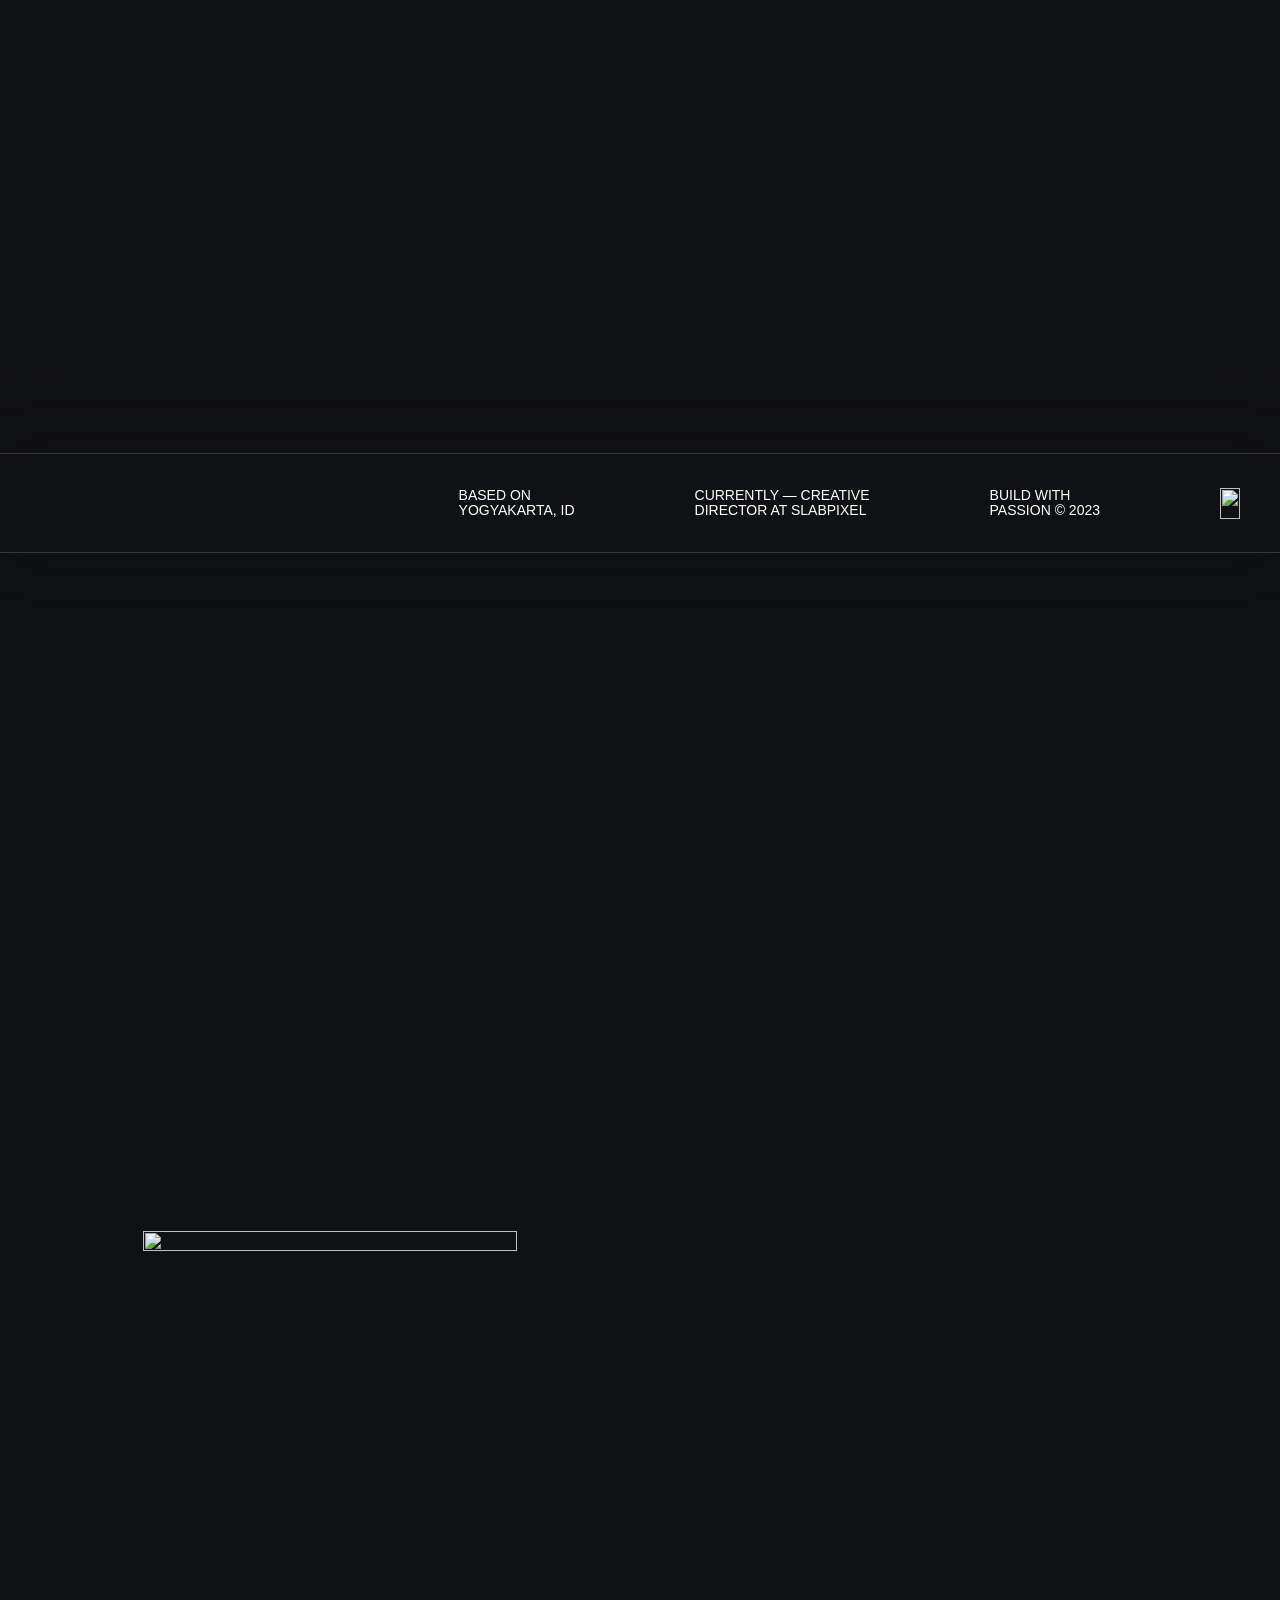
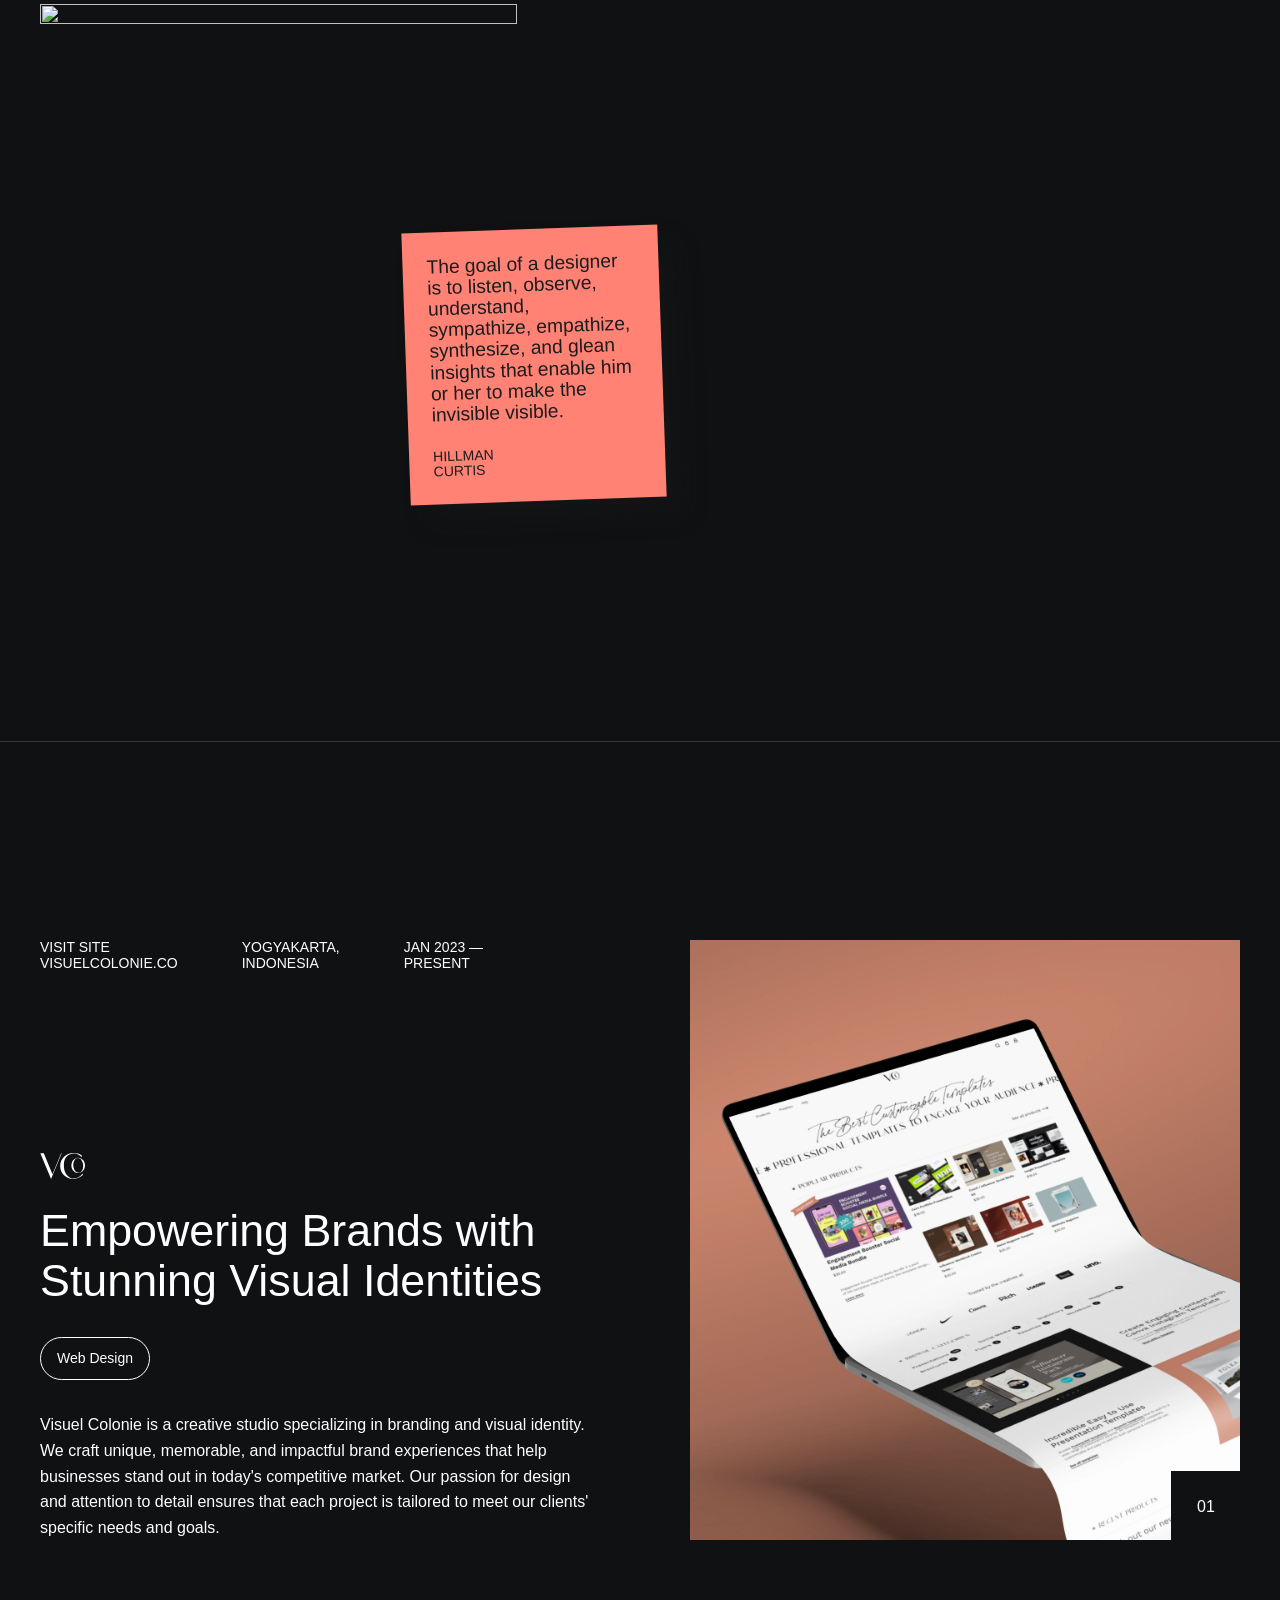
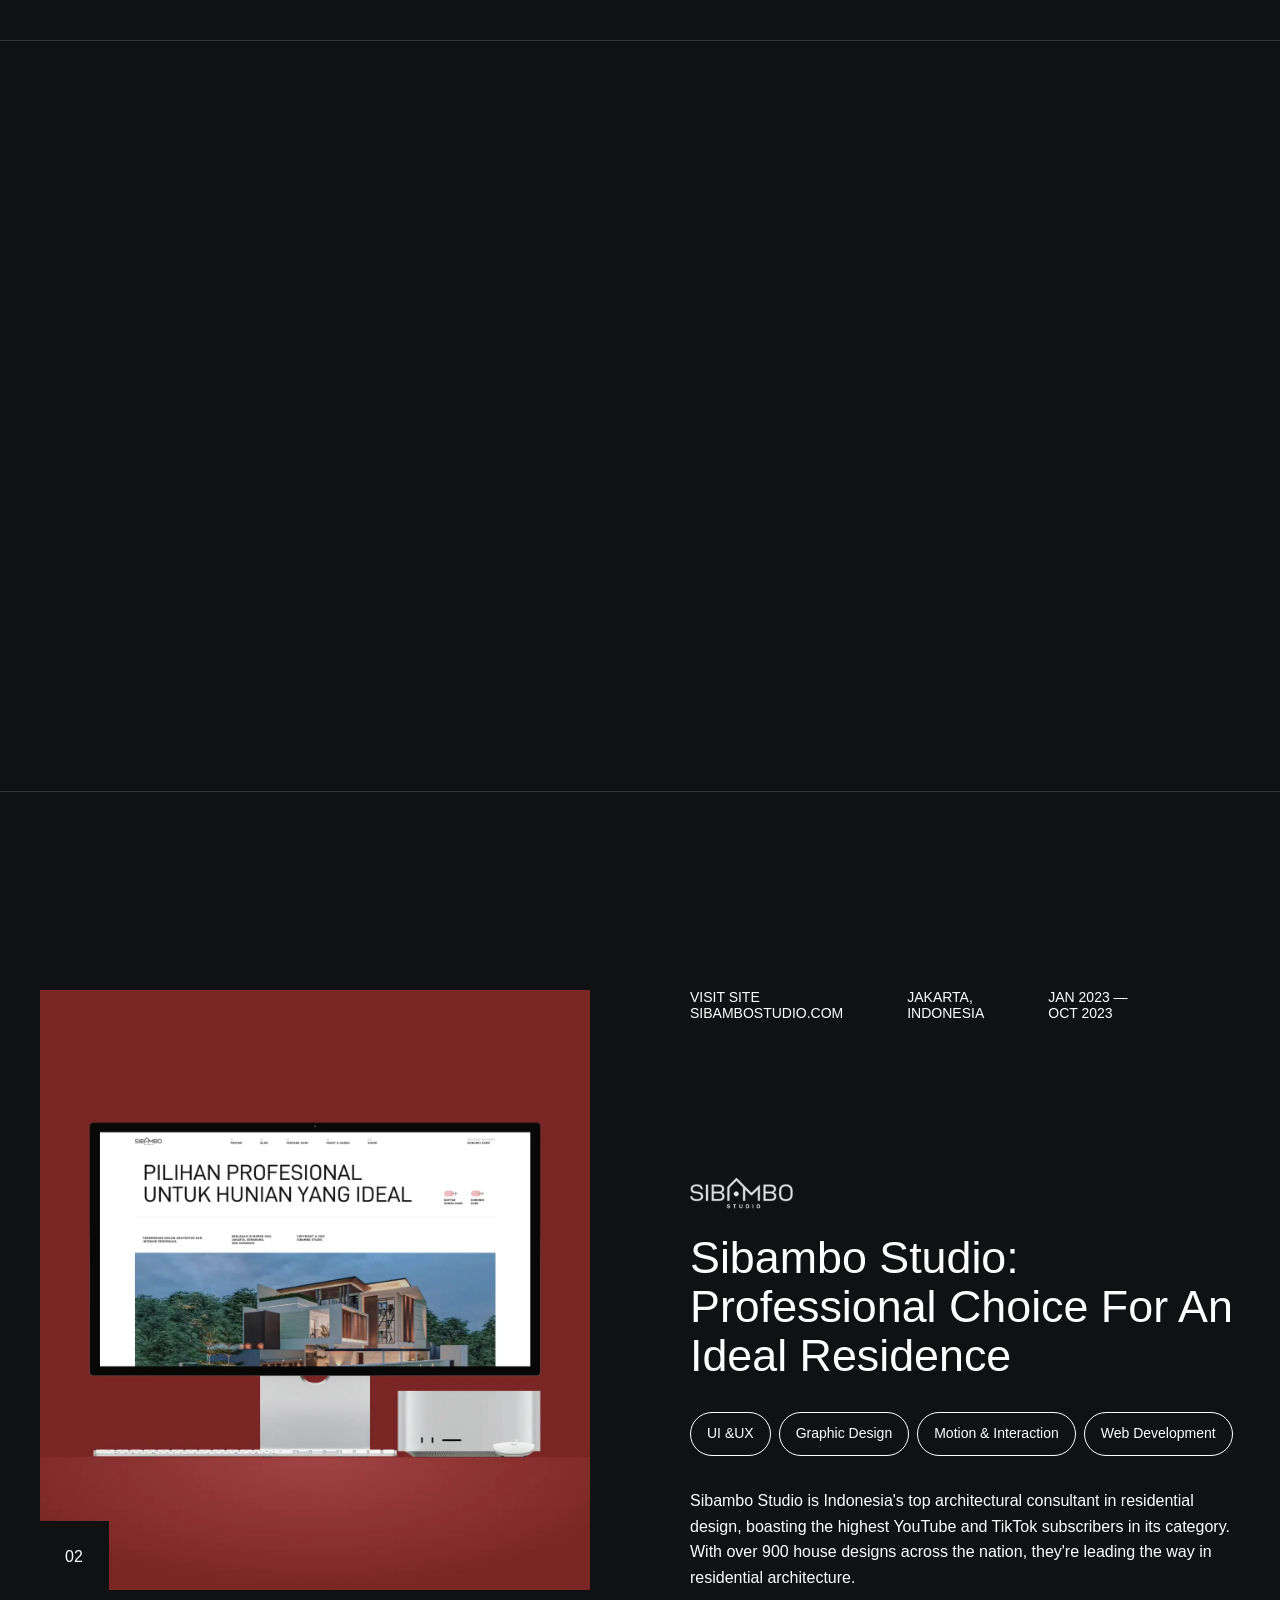
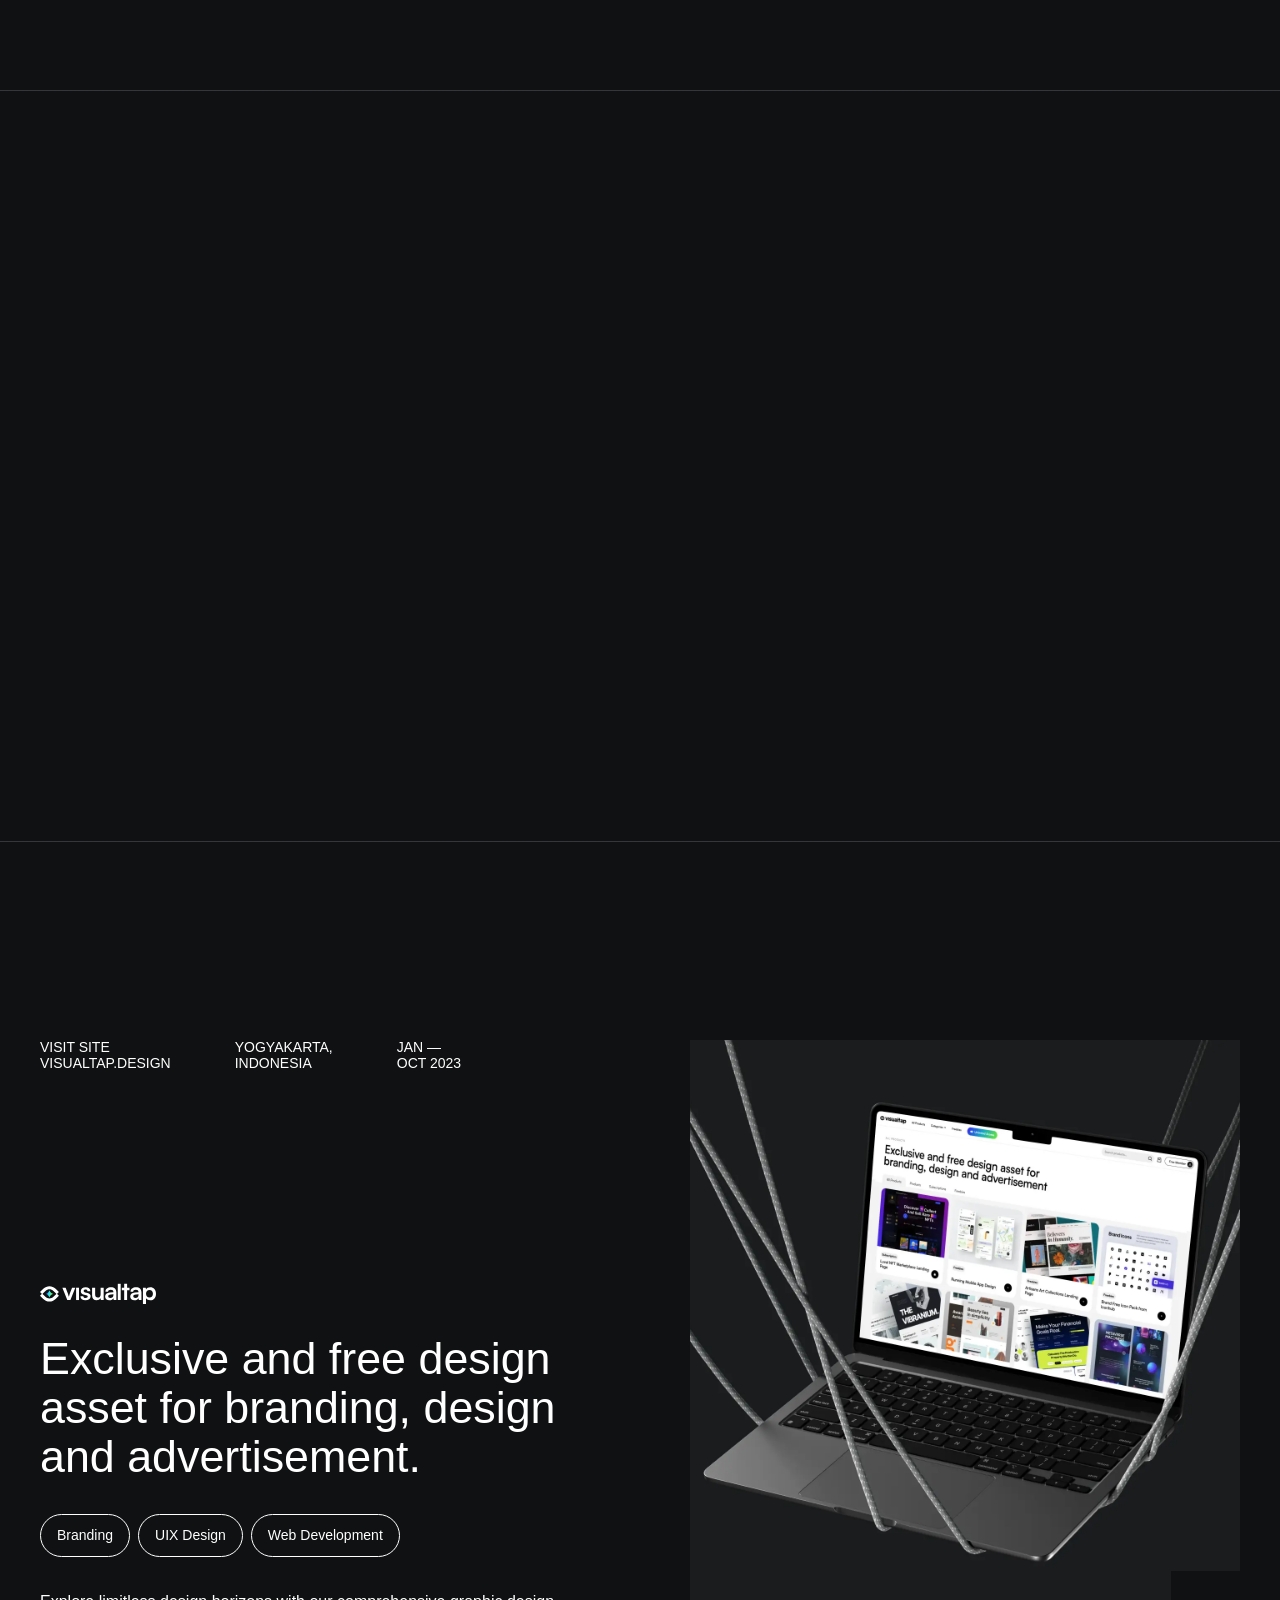
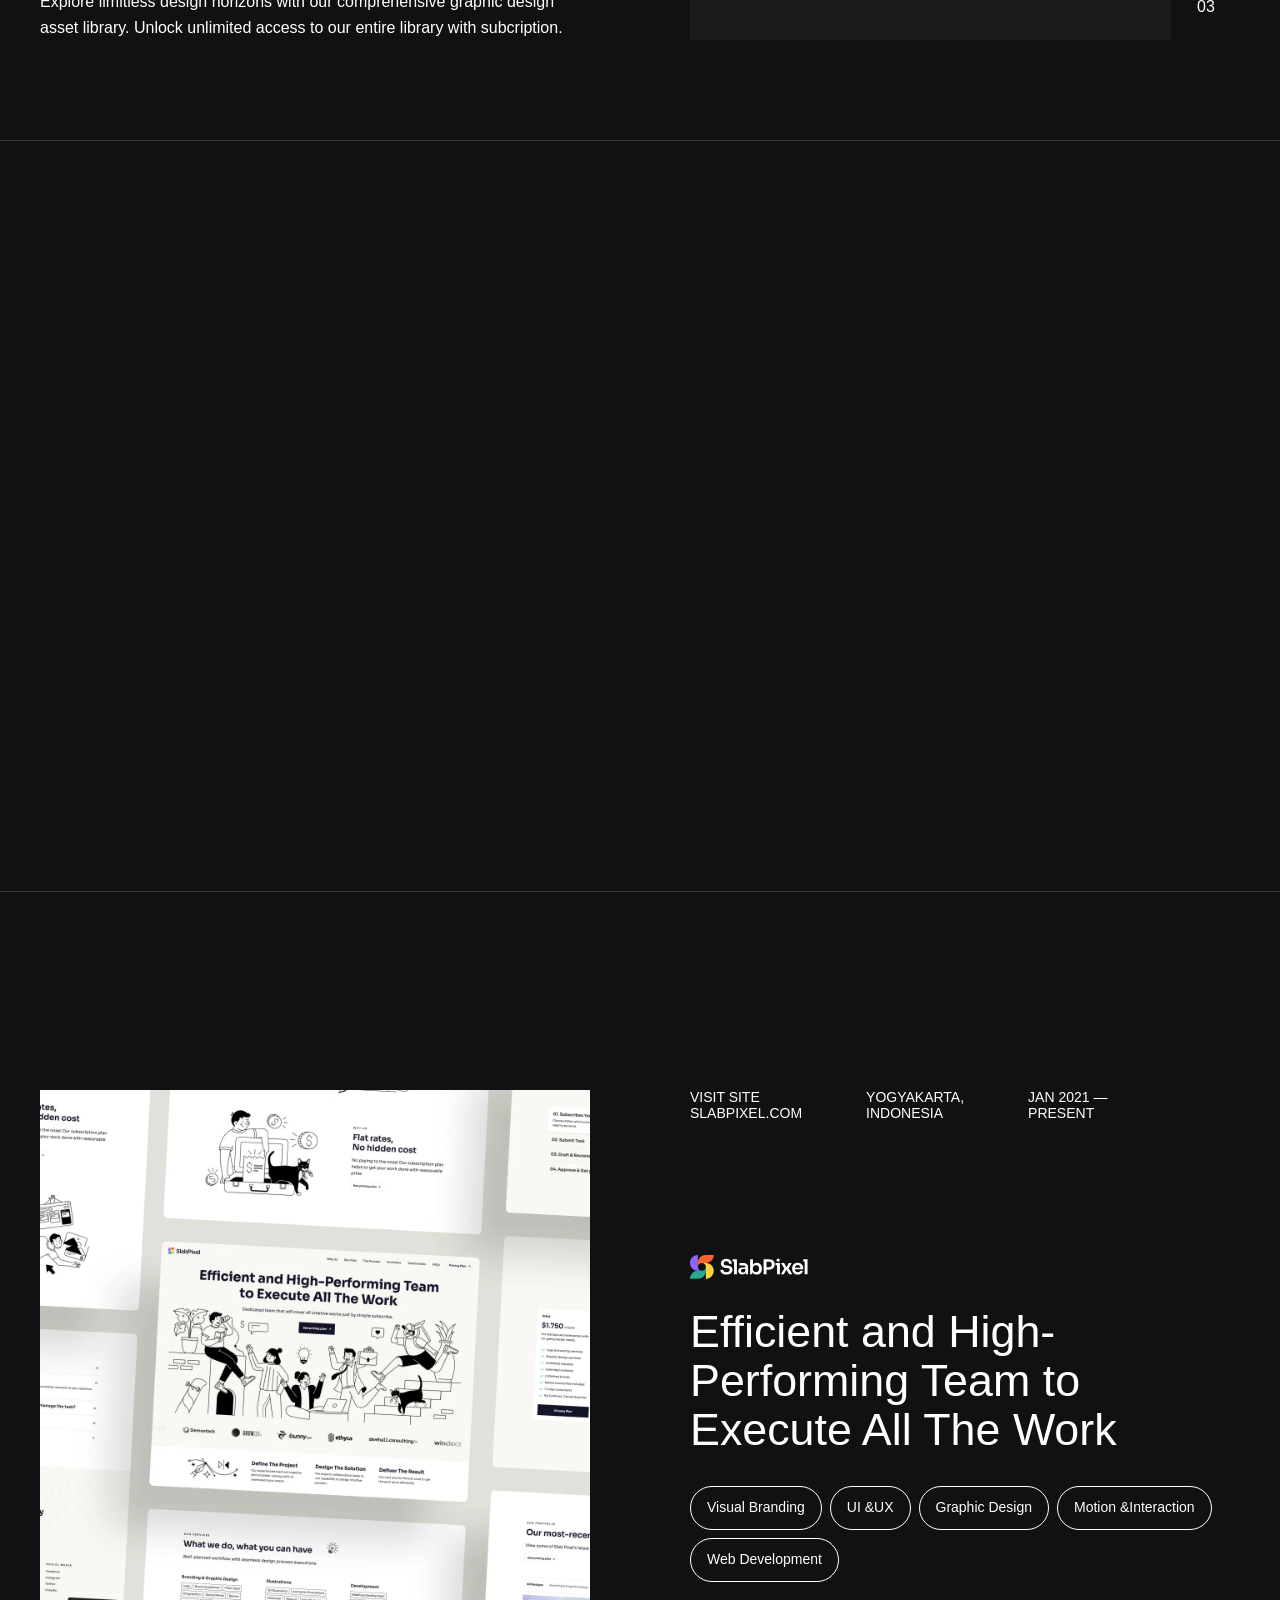
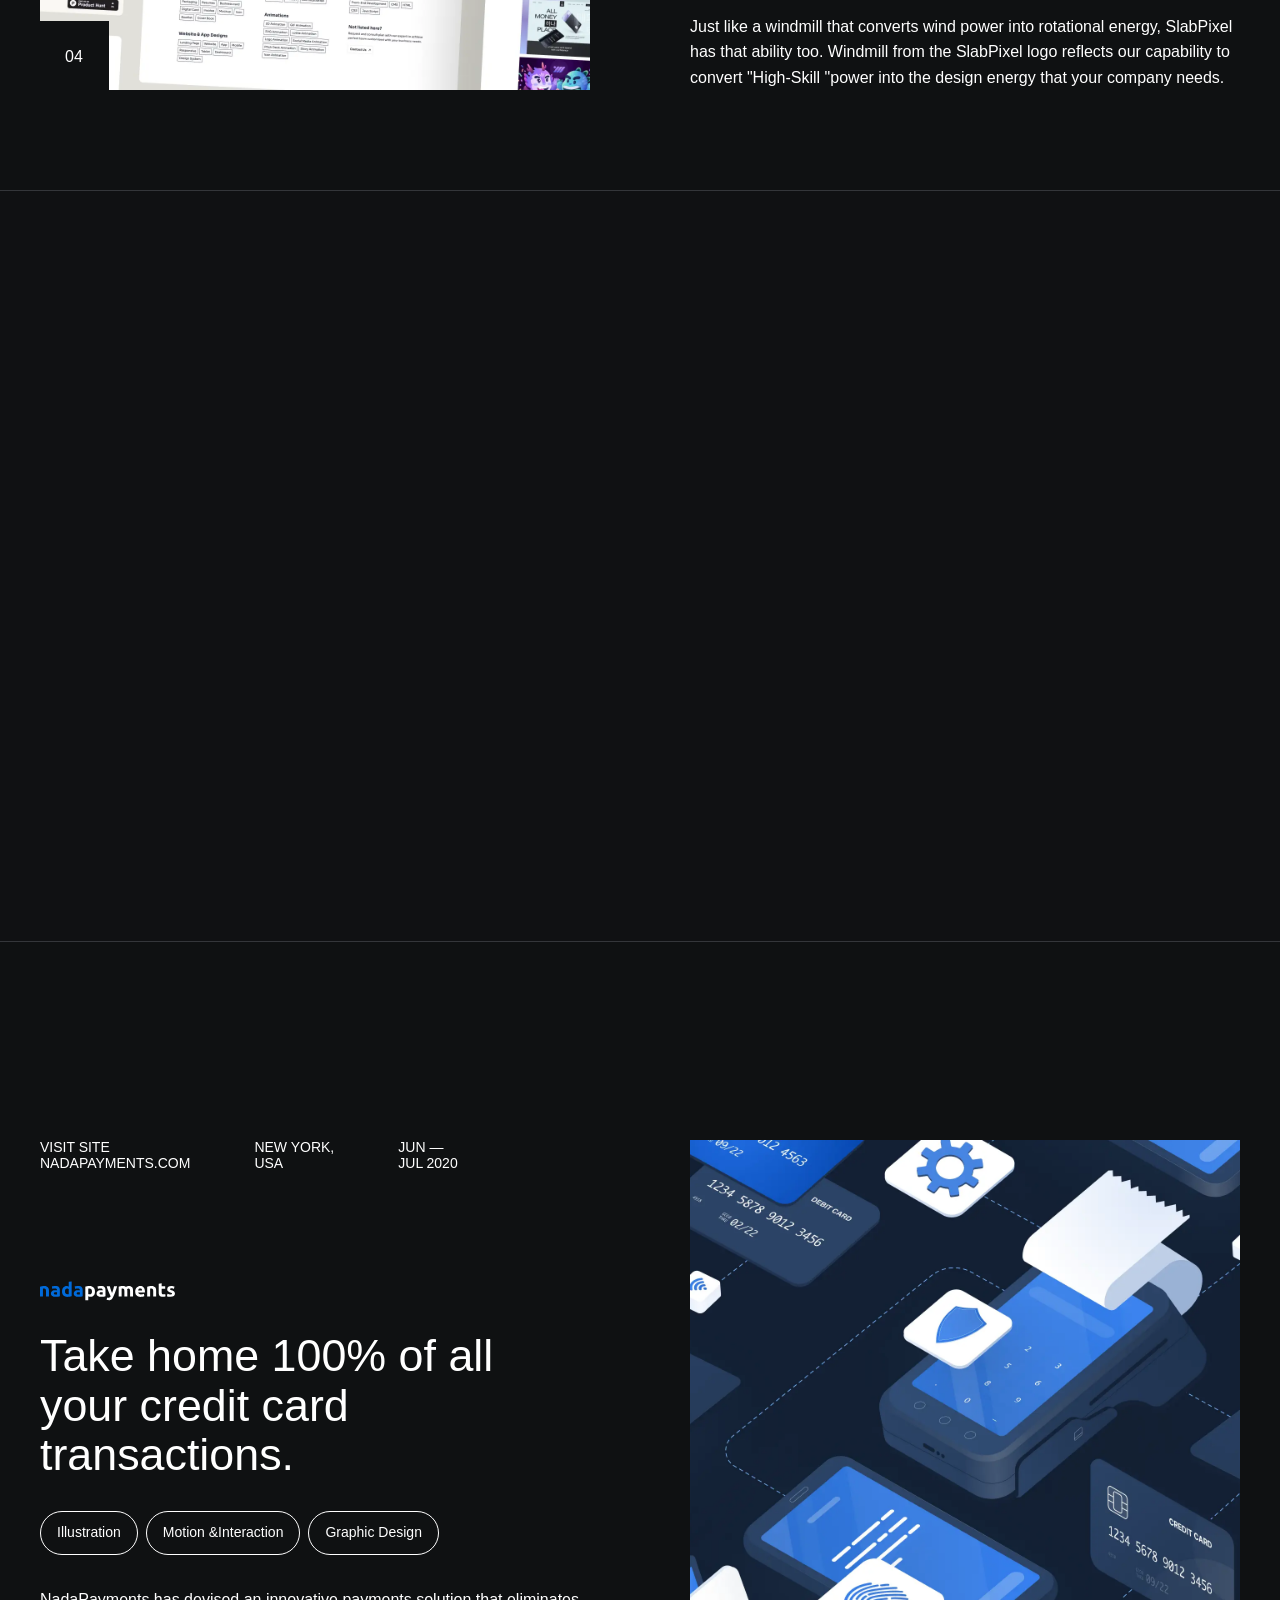
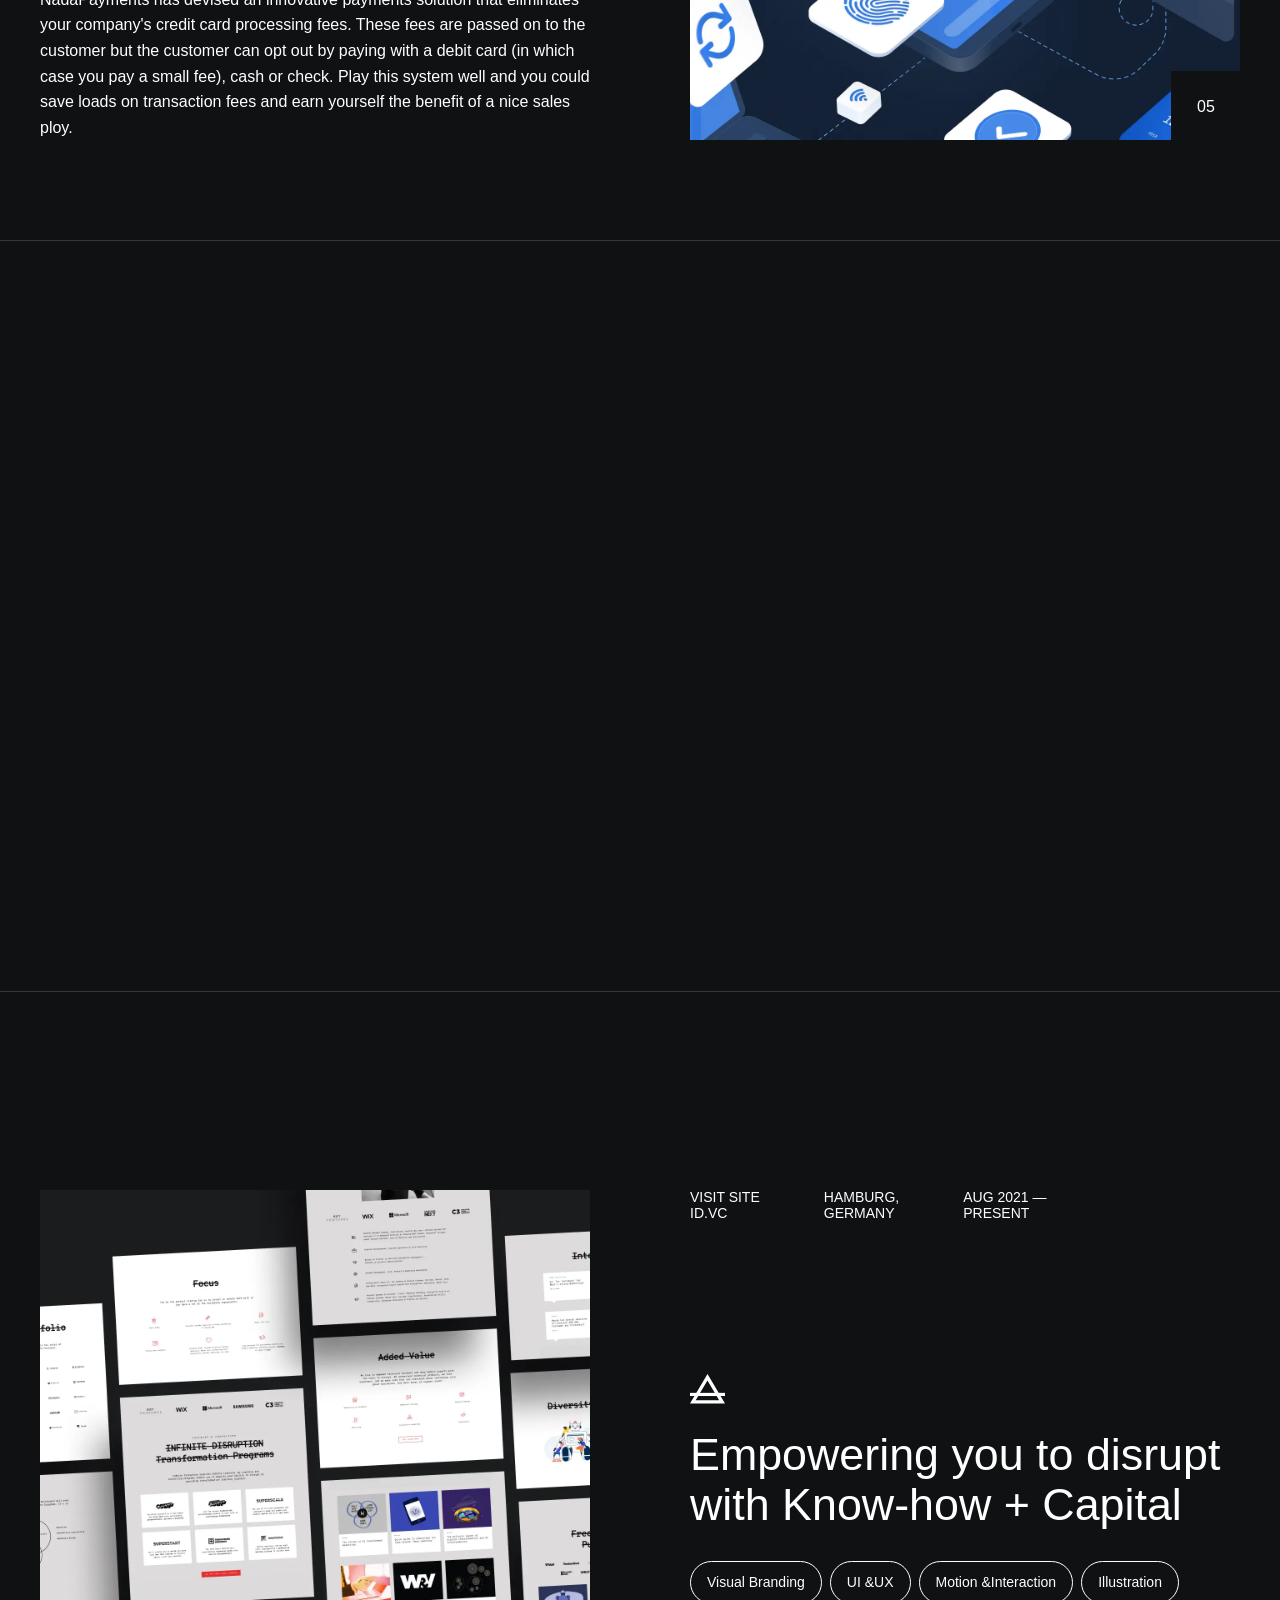
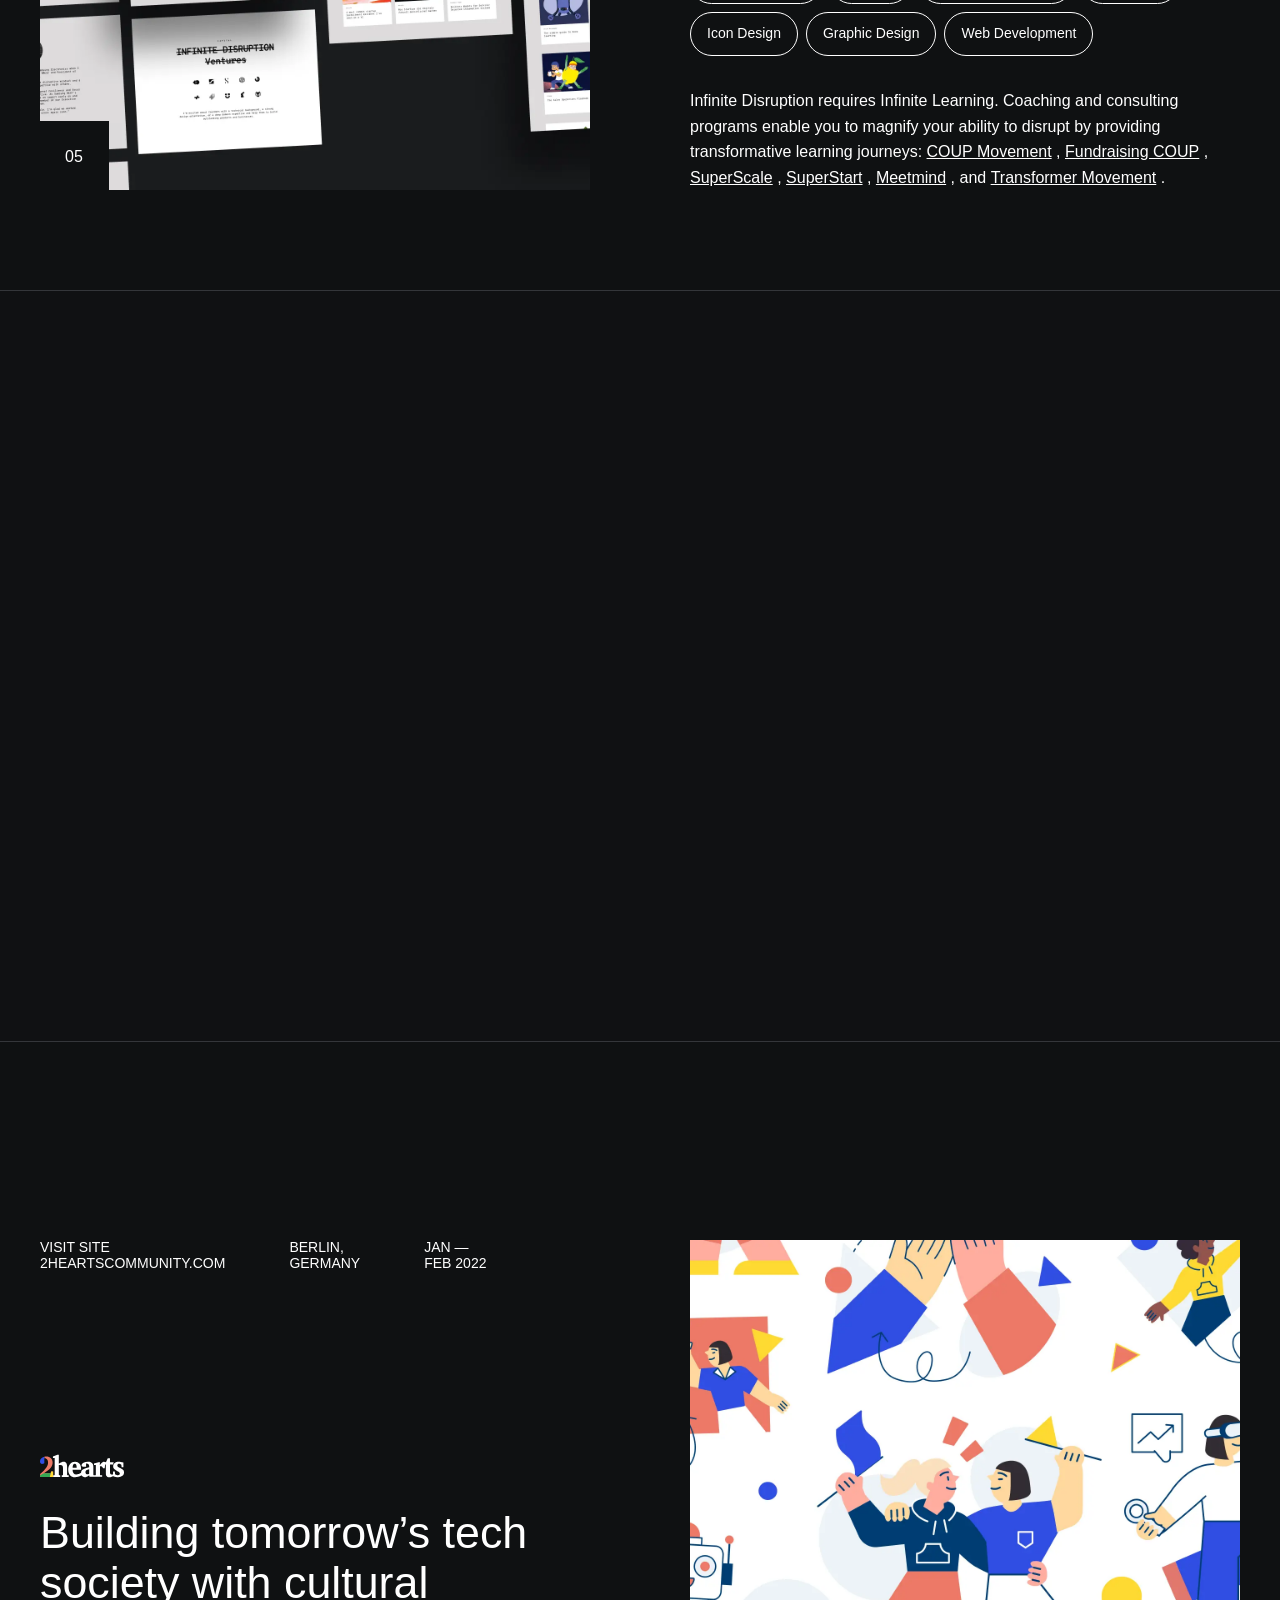
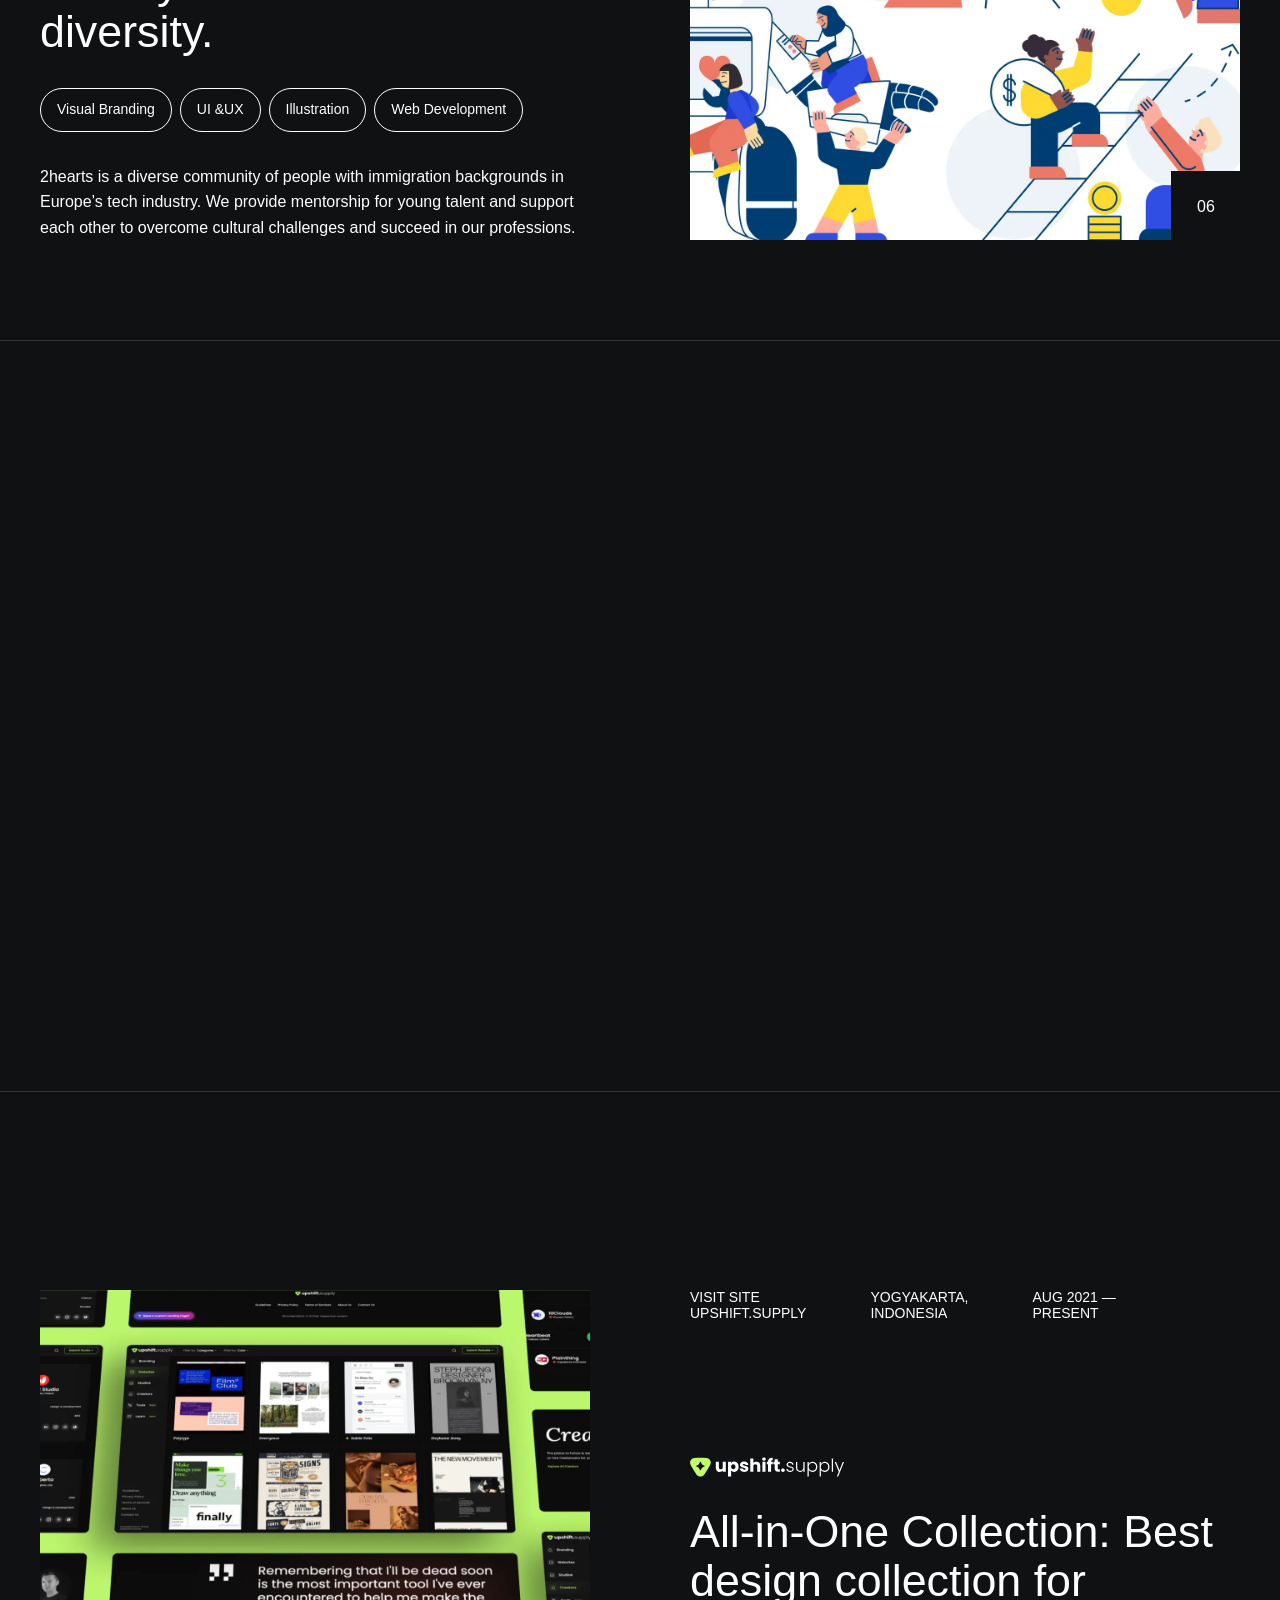
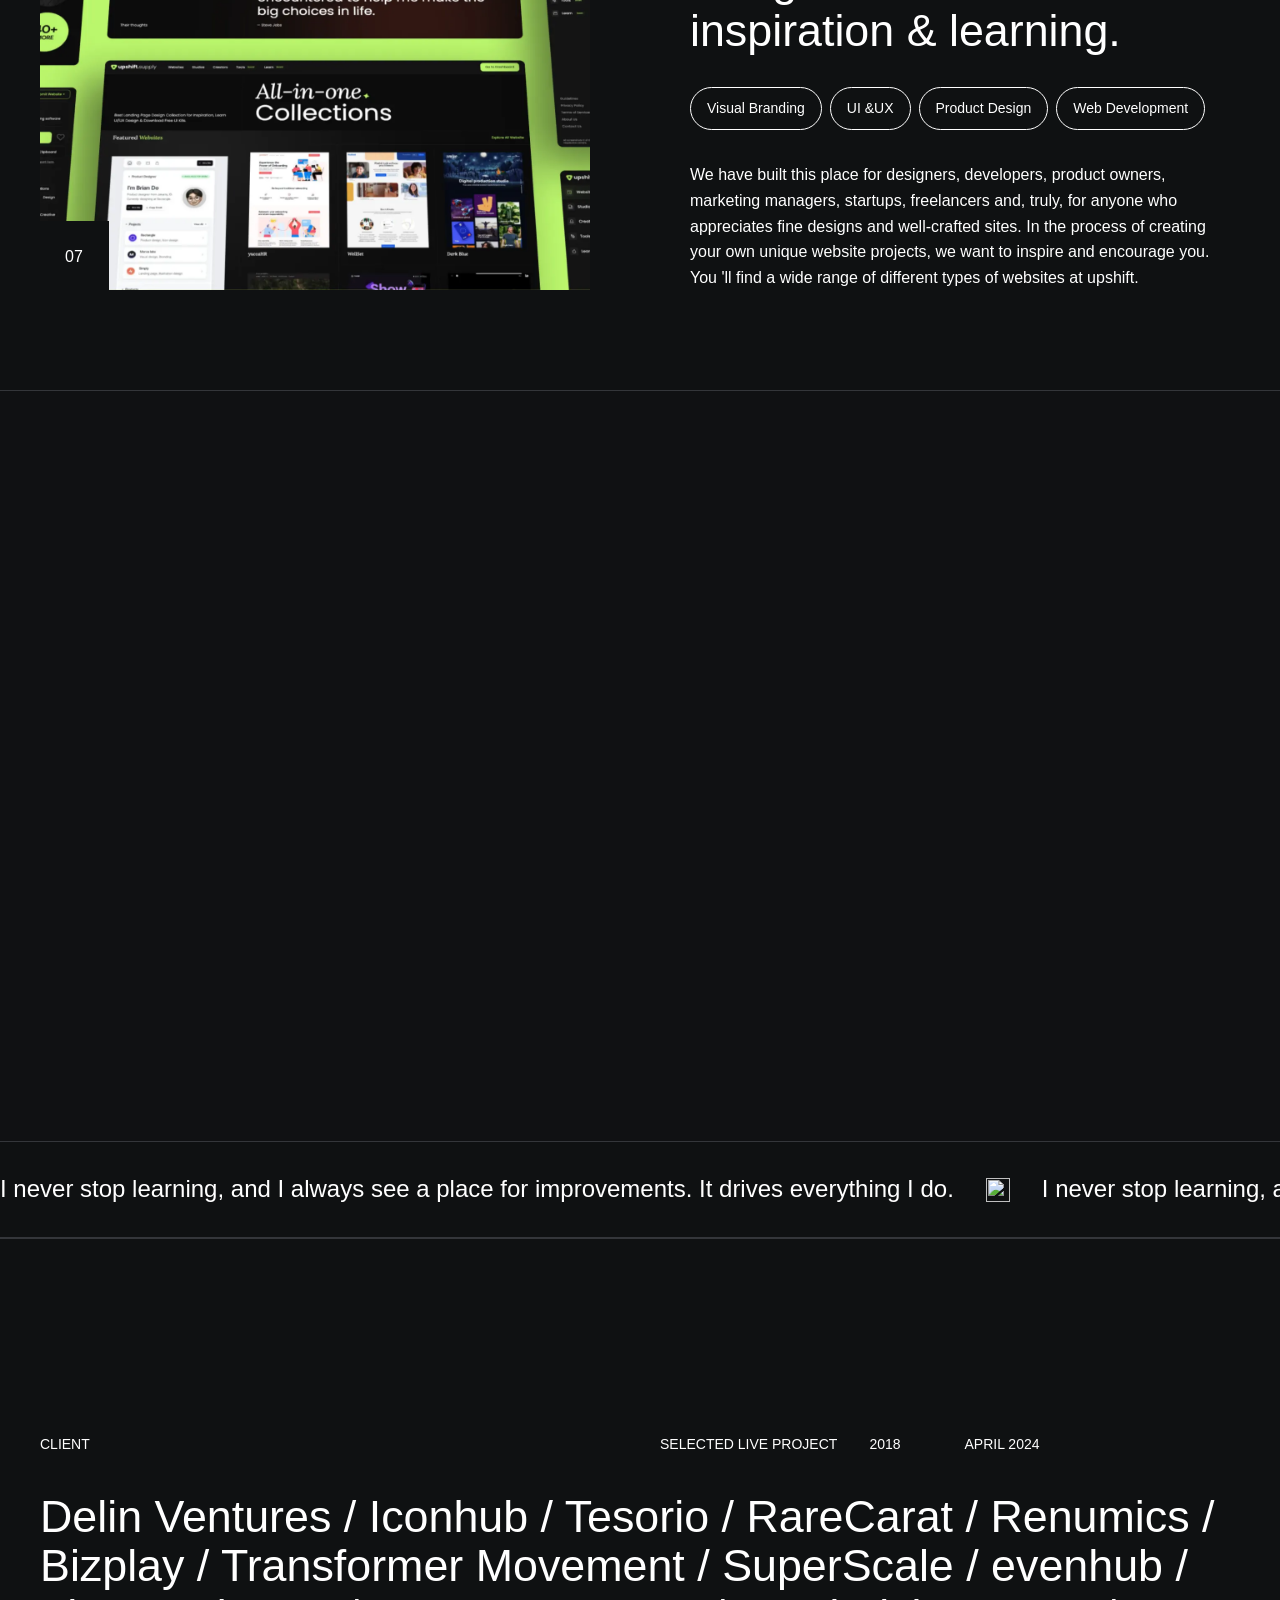
==== index.html @ 40f0d20d "update file" ====
<!DOCTYPE html>
<!-- This site was created in Webflow. https://www.webflow.com -->
<!-- Last Published: Tue Oct 24 2023 21:47:29 GMT+0000 (Coordinated Universal Time) -->
<html data-wf-domain="muhsalmon.webflow.io" data-wf-page="621a4f973ae00f10b6d14570"
    data-wf-site="5eaaff6f2c048cabeb929aa2" data-wf-status="1">

<head>
    <meta charset="utf-8" />
    <title>Muhammad Salmon - Visual Designer and Web Developer, based in Yogyakarta</title>
    <meta
        content="Expert Visual Designer & Web Developer in Yogyakarta | Crafting strategic, goal-oriented designs | Specializing in UI/UX, Product Design, Branding, Motion Graphics & Web Development | Transform your digital presence with Muhammad Salmon"
        name="description" />
    <meta content="Muhammad Salmon - Visual Designer and Web Developer, based in Yogyakarta" property="og:title" />
    <meta
        content="Visual Designer & Web Developer, based in Yogyakarta. Strategically designing things that actually work and achieve goals. Expertise in — Visual Identity, User Interface, User Experience, Product Design, Illustration, Motion Interaction, Icon, Graphic Design, and Web Development."
        property="og:description" />
    <meta
        content="https://assets-global.website-files.com/5eaaff6f2c048cabeb929aa2/62e2d67af2e6423e8e7da71c_cover-2.png"
        property="og:image" />
    <meta content="Muhammad Salmon - Visual Designer and Web Developer, based in Yogyakarta" property="twitter:title" />
    <meta
        content="Visual Designer & Web Developer, based in Yogyakarta. Strategically designing things that actually work and achieve goals. Expertise in — Visual Identity, User Interface, User Experience, Product Design, Illustration, Motion Interaction, Icon, Graphic Design, and Web Development."
        property="twitter:description" />
    <meta
        content="https://assets-global.website-files.com/5eaaff6f2c048cabeb929aa2/62e2d67af2e6423e8e7da71c_cover-2.png"
        property="twitter:image" />
    <meta property="og:type" content="website" />
    <meta content="summary_large_image" name="twitter:card" />
    <meta content="width=device-width, initial-scale=1" name="viewport" />
    <meta content="google-site-verification=dLWg-rcPOQfhmPPsnXAPffiFQlx8UR8rZKNXgzMjuQo"
        name="google-site-verification" />
    <meta content="Webflow" name="generator" />
    <link href="css/main.css" rel="stylesheet" type="text/css" />
    <style>
        @media (min-width: 992px) {
            html.w-mod-js:not(.w-mod-ix) [data-w-id="e2186590-a755-ec25-280a-7526d63b87fb"] {
                opacity: 0;
                -webkit-transform: translate3d(20px, 0, 0) scale3d(1, 1, 1) rotateX(0) rotateY(0) rotateZ(0) skew(0, 0);
                -moz-transform: translate3d(20px, 0, 0) scale3d(1, 1, 1) rotateX(0) rotateY(0) rotateZ(0) skew(0, 0);
                -ms-transform: translate3d(20px, 0, 0) scale3d(1, 1, 1) rotateX(0) rotateY(0) rotateZ(0) skew(0, 0);
                transform: translate3d(20px, 0, 0) scale3d(1, 1, 1) rotateX(0) rotateY(0) rotateZ(0) skew(0, 0);
            }

            html.w-mod-js:not(.w-mod-ix) [data-w-id="71e0983d-ef6e-a879-fd6f-4a4f6f9c9a0e"] {
                opacity: 0;
                -webkit-transform: translate3d(20px, 0, 0) scale3d(1, 1, 1) rotateX(0) rotateY(0) rotateZ(0) skew(0, 0);
                -moz-transform: translate3d(20px, 0, 0) scale3d(1, 1, 1) rotateX(0) rotateY(0) rotateZ(0) skew(0, 0);
                -ms-transform: translate3d(20px, 0, 0) scale3d(1, 1, 1) rotateX(0) rotateY(0) rotateZ(0) skew(0, 0);
                transform: translate3d(20px, 0, 0) scale3d(1, 1, 1) rotateX(0) rotateY(0) rotateZ(0) skew(0, 0);
            }

            html.w-mod-js:not(.w-mod-ix) [data-w-id="c417c3fc-08b6-05d9-a080-ac1e154d3569"] {
                opacity: 0;
                -webkit-transform: translate3d(20px, 0, 0) scale3d(1, 1, 1) rotateX(0) rotateY(0) rotateZ(0) skew(0, 0);
                -moz-transform: translate3d(20px, 0, 0) scale3d(1, 1, 1) rotateX(0) rotateY(0) rotateZ(0) skew(0, 0);
                -ms-transform: translate3d(20px, 0, 0) scale3d(1, 1, 1) rotateX(0) rotateY(0) rotateZ(0) skew(0, 0);
                transform: translate3d(20px, 0, 0) scale3d(1, 1, 1) rotateX(0) rotateY(0) rotateZ(0) skew(0, 0);
            }

            html.w-mod-js:not(.w-mod-ix) [data-w-id="1bffb077-4971-b724-c274-5c8fc122bd44"] {
                opacity: 0;
                -webkit-transform: translate3d(20px, 0, 0) scale3d(1, 1, 1) rotateX(0) rotateY(0) rotateZ(0) skew(0, 0);
                -moz-transform: translate3d(20px, 0, 0) scale3d(1, 1, 1) rotateX(0) rotateY(0) rotateZ(0) skew(0, 0);
                -ms-transform: translate3d(20px, 0, 0) scale3d(1, 1, 1) rotateX(0) rotateY(0) rotateZ(0) skew(0, 0);
                transform: translate3d(20px, 0, 0) scale3d(1, 1, 1) rotateX(0) rotateY(0) rotateZ(0) skew(0, 0);
            }

            html.w-mod-js:not(.w-mod-ix) [data-w-id="c3da18cb-e1f7-2787-ea1d-0f8b447a706e"] {
                opacity: 0;
                -webkit-transform: translate3d(20px, 0, 0) scale3d(1, 1, 1) rotateX(0) rotateY(0) rotateZ(0) skew(0, 0);
                -moz-transform: translate3d(20px, 0, 0) scale3d(1, 1, 1) rotateX(0) rotateY(0) rotateZ(0) skew(0, 0);
                -ms-transform: translate3d(20px, 0, 0) scale3d(1, 1, 1) rotateX(0) rotateY(0) rotateZ(0) skew(0, 0);
                transform: translate3d(20px, 0, 0) scale3d(1, 1, 1) rotateX(0) rotateY(0) rotateZ(0) skew(0, 0);
            }
        }
    </style>
    <link href="https://fonts.googleapis.com" rel="preconnect" />
    <link href="https://fonts.gstatic.com" rel="preconnect" crossorigin="anonymous" />
    <script src="https://ajax.googleapis.com/ajax/libs/webfont/1.6.26/webfont.js" type="text/javascript"></script>
    <script type="text/javascript">
        WebFont.load({
            google: {
                families: ["Montserrat:100,100italic,200,200italic,300,300italic,400,400italic,500,500italic,600,600italic,700,700italic,800,800italic,900,900italic", "Poppins:100,100italic,200,200italic,300,300italic,regular,italic,500,500italic,600,600italic,700,700italic,800,800italic,900,900italic", "Lora:regular,600"]
            }
        });
    </script>
    <script type="text/javascript">
        !function (o, c) {
            var n = c.documentElement
                , t = " w-mod-";
            n.className += t + "js",
                ("ontouchstart" in o || o.DocumentTouch && c instanceof DocumentTouch) && (n.className += t + "touch")
        }(window, document);
    </script>
    <link href="https://assets-global.website-files.com/5eaaff6f2c048cabeb929aa2/5eabeebfbc104736de6b925c_icon-32.svg"
        rel="shortcut icon" type="image/x-icon" />
    <link href="https://assets-global.website-files.com/5eaaff6f2c048cabeb929aa2/5eabee8a573fea613428a835_icon-256.svg"
        rel="apple-touch-icon" />
    <!-- Google tag (gtag.js) -->
    <script async src="https://www.googletagmanager.com/gtag/js?id=G-LTSCDB76YL"></script>
    <script>
        window.dataLayer = window.dataLayer || [];
        function gtag() { dataLayer.push(arguments); }
        gtag('js', new Date());

        gtag('config', 'G-LTSCDB76YL');
    </script>
    <style>
        /* Hide scrollbar for Chrome, Safari and Opera */
        .body::-webkit-scrollbar {
            display: none;
        }

        /* Hide scrollbar for IE, Edge and Firefox */
        .body {
            -ms-overflow-style: none;
            /* IE and Edge */
            scrollbar-width: none;
            /* Firefox */
        }
    </style>
    <script type="text/javascript">
        window.__WEBFLOW_CURRENCY_SETTINGS = {
            "currencyCode": "USD",
            "symbol": "$",
            "decimal": ".",
            "fractionDigits": 2,
            "group": ",",
            "template": "{{wf {\"path\":\"symbol\",\"type\":\"PlainText\"} }} {{wf {\"path\":\"amount\",\"type\":\"CommercePrice\"} }} {{wf {\"path\":\"currencyCode\",\"type\":\"PlainText\"} }}",
            "hideDecimalForWholeNumbers": false
        };
    </script>
    <script>
        document.addEventListener("DOMContentLoaded", function () {
            const mutationCallback = function (mutationsList, observer) {
                for (let mutation of mutationsList) {
                    if (mutation.type === 'childList' && mutation.addedNodes.length) {
                        for (let node of mutation.addedNodes) {
                            if (node.classList.contains("w-webflow-badge")) {
                                node.remove();
                            }
                        }
                    }
                }
            };

            const observer = new MutationObserver(mutationCallback);
            observer.observe(document, { childList: true, subtree: true });
        });
    </script>
    <script>
        document.addEventListener("DOMContentLoaded", function () {
            // Get references to elements with IDs "contact-form-desktop" and "contact-form-mobile"
            var desktopForm = document.getElementById("contact-form-desktop");
            var mobileForm = document.getElementById("contact-form-mobile");

            // Define a function to handle form submission
            function handleSubmit(event) {
                event.preventDefault(); // Prevent the default form submission

                // Serialize the form data
                var formData = new FormData(this);

                // Send the form data to the PHP script using fetch
                fetch("../php/contact-form.php", {
                    method: "POST",
                    body: formData
                })
                    .then(response => response.text())
                    .then(data => {
                        // Check the response and display the appropriate message
                        var successMessage = document.querySelector(".success-message.w-form-done");
                        var errorMessage = document.querySelector(".error-message.w-form-fail");
                        var question7 = document.querySelector(".div-questions.question-7");

                        if (data === "Form submitted successfully! The results have been sent to your email.") {
                            successMessage.style.display = "block";
                            errorMessage.style.display = "none";
                            question7.style.display = "none";
                        } else {
                            successMessage.style.display = "none";
                            errorMessage.style.display = "block";
                        }

                        // Display the response in the appropriate message container
                        document.getElementById("response-message").innerHTML = data;
                    })
                    .catch(error => {
                        console.error("Error:", error);
                    });
            }

            // Add the event listener to the desktop form
            if (desktopForm) {
                desktopForm.addEventListener("submit", handleSubmit);
            }

            // Add the event listener to the mobile form
            if (mobileForm) {
                mobileForm.addEventListener("submit", handleSubmit);
            }
        });
    </script>
</head>

<body class="body">
    <div data-w-id="7c38da92-daef-4288-8046-984091f89b3f" class="sec-header">
        <div data-w-id="a4f42eab-bb30-efd8-1ee8-6a1b8584205c"
            style="opacity:0;-webkit-transform:translate3d(0, 50px, 0) scale3d(1, 1, 1) rotateX(0) rotateY(0) rotateZ(0) skew(0, 0);-moz-transform:translate3d(0, 50px, 0) scale3d(1, 1, 1) rotateX(0) rotateY(0) rotateZ(0) skew(0, 0);-ms-transform:translate3d(0, 50px, 0) scale3d(1, 1, 1) rotateX(0) rotateY(0) rotateZ(0) skew(0, 0);transform:translate3d(0, 50px, 0) scale3d(1, 1, 1) rotateX(0) rotateY(0) rotateZ(0) skew(0, 0)"
            class="cont-header w-container">
            <h1 class="heading-1 header">Visual Designer & Web Developer, based in Yogyakarta — Strategically designing
                things that actually work and achieve goals.</h1>
            <div class="div-block">
                <img src="https://assets-global.website-files.com/5eaaff6f2c048cabeb929aa2/62d981c87136909f465e82c3_img-avatar-big.webp"
                    loading="eager" alt="" class="img-avatar-big" />
                <img src="https://assets-global.website-files.com/5eaaff6f2c048cabeb929aa2/63013ae75f6afb6466f5f4c0_img-hi.svg"
                    loading="lazy" alt="" class="img-hi" />
            </div>
        </div>
    </div>
    <div id="exploration" class="id-exploration"></div>
    <div data-w-id="1ae465e1-401d-1bcc-f209-66c1d1bf1934" class="sec-navbar">
        <div class="cont-navbar w-container">
            <div class="div-navbar">
                <a data-w-id="46221aa2-a01a-3096-9ec8-687bc10af2b2"
                    style="opacity:0;-webkit-transform:translate3d(-20px, 0, 0) scale3d(1, 1, 1) rotateX(0) rotateY(0) rotateZ(0) skew(0, 0);-moz-transform:translate3d(-20px, 0, 0) scale3d(1, 1, 1) rotateX(0) rotateY(0) rotateZ(0) skew(0, 0);-ms-transform:translate3d(-20px, 0, 0) scale3d(1, 1, 1) rotateX(0) rotateY(0) rotateZ(0) skew(0, 0);transform:translate3d(-20px, 0, 0) scale3d(1, 1, 1) rotateX(0) rotateY(0) rotateZ(0) skew(0, 0)"
                    href="/" aria-current="page" class="link-logo w-inline-block w--current">
                    <img src="https://assets-global.website-files.com/5eaaff6f2c048cabeb929aa2/62d981c82413ac01593921fe_img-avatar.webp"
                        loading="lazy" alt="" class="img-avatar" />
                    <h4 class="heading-4">
                        muhammad<br />salmon
                    </h4>
                </a>
                <div class="div-navigation">
                    <h4 data-w-id="7455bdda-223b-0b11-b7d6-69857ecc8363" class="heading-4">
                        based on<br />Yogyakarta, id
                    </h4>
                    <h4 data-w-id="2bd9cf5c-54f7-6f9c-012b-b82aa4e73bae" class="heading-4">
                        currently — Creative<br />
                        director AT <a href="https://slabpixel.com/" target="_blank" class="h4-link">SlabPixel</a>
                    </h4>
                    <h4 data-w-id="d6415cbe-d623-51d6-2d56-cb46d56bc2a6" class="heading-4">
                        Build with<br />passion © 2023
                    </h4>
                    <div class="div-menu">
                        <img src="https://assets-global.website-files.com/5eaaff6f2c048cabeb929aa2/62d981c89f12811f41a11e8b_icon-menu.svg"
                            loading="lazy" data-w-id="3907cedb-bc29-f667-d6f0-e39ce007139c" alt="" class="icon-menu" />
                        <img src="https://assets-global.website-files.com/5eaaff6f2c048cabeb929aa2/62d981c81bde82bbe4863417_icon-close.svg"
                            loading="lazy" alt="" class="icon-close" />
                    </div>
                </div>
                <div class="div-navigation-mobile">
                    <div class="div-menu">
                        <img src="https://assets-global.website-files.com/5eaaff6f2c048cabeb929aa2/62d981c89f12811f41a11e8b_icon-menu.svg"
                            loading="lazy" data-w-id="2914cd3b-393d-e839-bda1-c0a6296eee8b" alt="" class="icon-menu" />
                        <img src="https://assets-global.website-files.com/5eaaff6f2c048cabeb929aa2/62d981c81bde82bbe4863417_icon-close.svg"
                            loading="lazy" alt="" class="icon-close" />
                    </div>
                </div>
                <div class="div-navigation hide">
                    <h4 class="heading-4 navbar">
                        <a href="#exploration" class="h4-link">exploration</a>
                    </h4>
                    <h4 class="heading-4 navbar">
                        <a href="#work" class="h4-link">work</a>
                    </h4>
                    <h4 class="heading-4 navbar">
                        <a href="#client" class="h4-link">Client</a>
                    </h4>
                    <h4 class="heading-4 navbar">
                        <a href="#experience" class="h4-link">experience</a>
                    </h4>
                    <a href="#contact" class="btn-primary navbar w-button">Get in touch</a>
                </div>
            </div>
        </div>
    </div>
    <div class="sec-navbar fixed">
        <div class="cont-navbar w-container">
            <div class="div-navbar">
                <a href="/" aria-current="page" class="link-logo w-inline-block w--current">
                    <img src="https://assets-global.website-files.com/5eaaff6f2c048cabeb929aa2/62d981c82413ac01593921fe_img-avatar.webp"
                        loading="lazy" alt="" class="img-avatar" />
                    <h4 class="heading-4">
                        muhammad<br />salmon
                    </h4>
                </a>
                <div class="div-navigation navbar">
                    <h4 data-w-id="e2186590-a755-ec25-280a-7526d63b87fb" class="heading-4 navbar">
                        <a href="#exploration" class="h4-link">exploration</a>
                    </h4>
                    <h4 data-w-id="1bffb077-4971-b724-c274-5c8fc122bd44" class="heading-4 navbar">
                        <a href="#work" class="h4-link">work</a>
                    </h4>
                    <h4 data-w-id="c3da18cb-e1f7-2787-ea1d-0f8b447a706e" class="heading-4 navbar">
                        <a href="#client" class="h4-link">Client</a>
                    </h4>
                    <h4 data-w-id="c417c3fc-08b6-05d9-a080-ac1e154d3569" class="heading-4 navbar">
                        <a href="#experience" class="h4-link">experience</a>
                    </h4>
                    <a href="#contact" data-w-id="71e0983d-ef6e-a879-fd6f-4a4f6f9c9a0e"
                        class="btn-primary navbar w-button">Get in touch</a>
                </div>
            </div>
        </div>
    </div>
    <div class="sec-menu-mobile">
        <div class="cont-menu-mobile w-container">
            <img src="https://assets-global.website-files.com/5eaaff6f2c048cabeb929aa2/62d981c81bde82bbe4863417_icon-close.svg"
                loading="lazy" data-w-id="19af72e6-579e-5c24-8b54-259392792dc5" alt="" class="img-close" />
            <div class="div-menu-mobile">
                <a href="/" aria-current="page" class="link-menu w--current">HOME</a>
                <a href="#exploration" class="link-menu">EXPLORATION</a>
                <a href="#work" class="link-menu">work</a>
                <a href="#client" class="link-menu">client</a>
                <a href="#experience" class="link-menu">experience</a>
                <a href="#contact" class="link-menu">get in touch</a>
            </div>
        </div>
    </div>
    <div class="sec-work-grid">
        <div data-w-id="25b8dee3-e38b-89a5-bd49-fd223e5dc756" class="cont-work w-container">
            <div data-w-id="45d41194-2200-8c01-023a-dc4a54cc1e6f"
                style="opacity:0;-webkit-transform:translate3d(0, 50px, 0) scale3d(1, 1, 1) rotateX(0) rotateY(0) rotateZ(0) skew(0, 0);-moz-transform:translate3d(0, 50px, 0) scale3d(1, 1, 1) rotateX(0) rotateY(0) rotateZ(0) skew(0, 0);-ms-transform:translate3d(0, 50px, 0) scale3d(1, 1, 1) rotateX(0) rotateY(0) rotateZ(0) skew(0, 0);transform:translate3d(0, 50px, 0) scale3d(1, 1, 1) rotateX(0) rotateY(0) rotateZ(0) skew(0, 0)"
                class="div-grid align-bottom">
                <div id="w-node-cd08c152-6333-fc99-570d-1e43d4439dd1-b6d14570"
                    data-w-id="cd08c152-6333-fc99-570d-1e43d4439dd1" class="div-work-item">
                    <div data-poster-url="https://assets-global.website-files.com/5eaaff6f2c048cabeb929aa2/62d98787b39f6cbd7df66bae_Belder - Web Builder Dashboard-poster-00001.jpg"
                        data-video-urls="https://assets-global.website-files.com/5eaaff6f2c048cabeb929aa2/62d98787b39f6cbd7df66bae_Belder - Web Builder Dashboard-transcode.mp4,https://assets-global.website-files.com/5eaaff6f2c048cabeb929aa2/62d98787b39f6cbd7df66bae_Belder - Web Builder Dashboard-transcode.webm"
                        data-autoplay="true" data-loop="true" data-wf-ignore="true"
                        class="vid-work _1 w-background-video w-background-video-atom">
                        <video id="b6636f55-b1e8-34ee-99d4-e248e6a983a2-video" autoplay loop
                            style="background-image:url('https://assets-global.website-files.com/5eaaff6f2c048cabeb929aa2/62d98787b39f6cbd7df66bae_Belder - Web Builder Dashboard-poster-00001.jpg')"
                            muted playsinline data-wf-ignore="true" data-object-fit="cover">
                            <source
                                src="https://assets-global.website-files.com/5eaaff6f2c048cabeb929aa2/62d98787b39f6cbd7df66bae_Belder - Web Builder Dashboard-transcode.mp4"
                                data-wf-ignore="true">
                            <source
                                src="https://assets-global.website-files.com/5eaaff6f2c048cabeb929aa2/62d98787b39f6cbd7df66bae_Belder - Web Builder Dashboard-transcode.webm"
                                data-wf-ignore="true" />
                        </video>
                    </div>
                </div>
                <div id="w-node-d50bbd39-4834-0703-c73d-022a4870a148-b6d14570"
                    data-w-id="d50bbd39-4834-0703-c73d-022a4870a148" class="div-work-item">
                    <img src="https://assets-global.website-files.com/5eaaff6f2c048cabeb929aa2/62d9987b2aeaa536a43ec7b3_img-work-1.webp"
                        loading="eager" width="720"
                        sizes="(max-width: 479px) 92vw, (max-width: 767px) 5vw, (max-width: 991px) 4vw, (max-width: 1439px) 5vw, (max-width: 1919px) 2vw, 1vw"
                        alt=""
                        srcset="https://assets-global.website-files.com/5eaaff6f2c048cabeb929aa2/62d9987b2aeaa536a43ec7b3_img-work-1-p-500.webp 500w, https://assets-global.website-files.com/5eaaff6f2c048cabeb929aa2/62d9987b2aeaa536a43ec7b3_img-work-1-p-800.webp 800w, https://assets-global.website-files.com/5eaaff6f2c048cabeb929aa2/62d9987b2aeaa536a43ec7b3_img-work-1-p-1080.webp 1080w, https://assets-global.website-files.com/5eaaff6f2c048cabeb929aa2/62d9987b2aeaa536a43ec7b3_img-work-1.webp 1440w"
                        class="img-work" />
                    <div data-w-id="4bbee7c2-cbf5-8187-2c72-b6e3fde00815" class="div-quotes-1">
                        <p class="txt-quotes">Design is not just what it looks like and feels like. Design is how it
                            works.</p>
                        <h4 class="heading-4 color-black">
                            steve<br />job
                        </h4>
                        <img src="https://assets-global.website-files.com/5eaaff6f2c048cabeb929aa2/62daf390f9b3fe6b7b7a5522_img-avatar-add2.webp"
                            loading="lazy" alt="" class="img-avatar-1" />
                    </div>
                </div>
            </div>
            <div class="div-grid align-top">
                <div id="w-node-fd315f7e-4412-fdb7-a5c4-e12d86b8f12b-b6d14570"
                    data-w-id="fd315f7e-4412-fdb7-a5c4-e12d86b8f12b" class="div-work-item">
                    <img src="https://assets-global.website-files.com/5eaaff6f2c048cabeb929aa2/62d9987b8f111f9ade772eb7_img-work-6.webp"
                        loading="eager"
                        sizes="(max-width: 479px) 92vw, (max-width: 767px) 5vw, (max-width: 991px) 4vw, (max-width: 1439px) 5vw, (max-width: 1919px) 2vw, 1vw"
                        srcset="https://assets-global.website-files.com/5eaaff6f2c048cabeb929aa2/62d9987b8f111f9ade772eb7_img-work-6-p-500.webp 500w, https://assets-global.website-files.com/5eaaff6f2c048cabeb929aa2/62d9987b8f111f9ade772eb7_img-work-6-p-800.webp 800w, https://assets-global.website-files.com/5eaaff6f2c048cabeb929aa2/62d9987b8f111f9ade772eb7_img-work-6-p-1080.webp 1080w, https://assets-global.website-files.com/5eaaff6f2c048cabeb929aa2/62d9987b8f111f9ade772eb7_img-work-6.webp 1440w"
                        alt="" class="img-work" />
                </div>
                <div id="w-node-fd315f7e-4412-fdb7-a5c4-e12d86b8f129-b6d14570"
                    data-w-id="fd315f7e-4412-fdb7-a5c4-e12d86b8f129" class="div-work-item">
                    <div data-poster-url="https://assets-global.website-files.com/5eaaff6f2c048cabeb929aa2/62da6fa84ee03130ab611dbb_Sequence 01_7-poster-00001.jpg"
                        data-video-urls="https://assets-global.website-files.com/5eaaff6f2c048cabeb929aa2/62da6fa84ee03130ab611dbb_Sequence 01_7-transcode.mp4,https://assets-global.website-files.com/5eaaff6f2c048cabeb929aa2/62da6fa84ee03130ab611dbb_Sequence 01_7-transcode.webm"
                        data-autoplay="true" data-loop="true" data-wf-ignore="true"
                        class="vid-work _2 w-background-video w-background-video-atom">
                        <video id="866eacb1-e23d-fd81-7419-70041d8c9fa6-video" autoplay="" loop=""
                            style="background-image:url('https://assets-global.website-files.com/5eaaff6f2c048cabeb929aa2/62da6fa84ee03130ab611dbb_Sequence 01_7-poster-00001.jpg')"
                            muted="" playsinline="" data-wf-ignore="true" data-object-fit="cover">
                            <source
                                src="https://assets-global.website-files.com/5eaaff6f2c048cabeb929aa2/62da6fa84ee03130ab611dbb_Sequence 01_7-transcode.mp4"
                                data-wf-ignore="true">
                            <source
                                src="https://assets-global.website-files.com/5eaaff6f2c048cabeb929aa2/62da6fa84ee03130ab611dbb_Sequence 01_7-transcode.webm"
                                data-wf-ignore="true" />
                        </video>
                    </div>
                </div>
            </div>
            <div class="div-grid align-top">
                <div id="w-node-e3951cc6-7000-6da0-b8f2-f94d8d9ceeb1-b6d14570"
                    data-w-id="e3951cc6-7000-6da0-b8f2-f94d8d9ceeb1" class="div-work-item">
                    <img src="https://assets-global.website-files.com/5eaaff6f2c048cabeb929aa2/62d9930cb39f6c00baf6fbd0_img-work-4.webp"
                        loading="eager"
                        sizes="(max-width: 479px) 92vw, (max-width: 767px) 5vw, (max-width: 991px) 4vw, (max-width: 1439px) 5vw, (max-width: 1919px) 2vw, 1vw"
                        srcset="https://assets-global.website-files.com/5eaaff6f2c048cabeb929aa2/62d9930cb39f6c00baf6fbd0_img-work-4-p-500.webp 500w, https://assets-global.website-files.com/5eaaff6f2c048cabeb929aa2/62d9930cb39f6c00baf6fbd0_img-work-4-p-800.webp 800w, https://assets-global.website-files.com/5eaaff6f2c048cabeb929aa2/62d9930cb39f6c00baf6fbd0_img-work-4.webp 1080w"
                        alt="" class="img-work" />
                </div>
                <div id="w-node-e3951cc6-7000-6da0-b8f2-f94d8d9ceeb3-b6d14570"
                    data-w-id="e3951cc6-7000-6da0-b8f2-f94d8d9ceeb3" class="div-work-item">
                    <div data-poster-url="https://assets-global.website-files.com/5eaaff6f2c048cabeb929aa2/62d9940c445e7622015217f5_Reflex - Preview-poster-00001.jpg"
                        data-video-urls="https://assets-global.website-files.com/5eaaff6f2c048cabeb929aa2/62d9940c445e7622015217f5_Reflex - Preview-transcode.mp4,https://assets-global.website-files.com/5eaaff6f2c048cabeb929aa2/62d9940c445e7622015217f5_Reflex - Preview-transcode.webm"
                        data-autoplay="true" data-loop="true" data-wf-ignore="true"
                        class="vid-work _3 w-background-video w-background-video-atom">
                        <video id="e3951cc6-7000-6da0-b8f2-f94d8d9ceeb4-video" autoplay loop
                            style="background-image:url('https://assets-global.website-files.com/5eaaff6f2c048cabeb929aa2/62d9940c445e7622015217f5_Reflex - Preview-poster-00001.jpg')"
                            muted playsinline data-wf-ignore="true" data-object-fit="cover">
                            <source
                                src="https://assets-global.website-files.com/5eaaff6f2c048cabeb929aa2/62d9940c445e7622015217f5_Reflex - Preview-transcode.mp4"
                                data-wf-ignore="true">
                            <source
                                src="https://assets-global.website-files.com/5eaaff6f2c048cabeb929aa2/62d9940c445e7622015217f5_Reflex - Preview-transcode.webm"
                                data-wf-ignore="true" />
                        </video>
                    </div>
                    <div data-w-id="e3951cc6-7000-6da0-b8f2-f94d8d9ceeb5" class="div-quotes-2">
                        <p class="txt-quotes smaller">The goal of a designer is to listen, observe, understand,
                            sympathize, empathize, synthesize, and glean insights that enable him or her to make the
                            invisible visible.</p>
                        <h4 class="heading-4 color-black">
                            Hillman<br />Curtis
                        </h4>
                        <img src="https://assets-global.website-files.com/5eaaff6f2c048cabeb929aa2/62daf39077ee4946ad03fed8_img-avatar-add1.webp"
                            loading="lazy" alt="" class="img-avatar-2" />
                    </div>
                </div>
            </div>
        </div>
        <div id="work" class="id-work w-container"></div>
    </div>
    <div class="sec-work-featured">
        <div class="cont-work featured w-container">
            <div data-w-id="32a0a7df-cdb6-a552-c6f9-22b563bc742f" class="div-work-featured">
                <div id="w-node-_32a0a7df-cdb6-a552-c6f9-22b563bc7430-b6d14570" class="div-work-item">
                    <div class="div-work-details">
                        <h4 class="heading-4">
                            visit site<br />
                            <a href="https://visuelcolonie.co/" target="_blank" class="h4-link">visuelcolonie.co</a>
                        </h4>
                        <h4 class="heading-4">
                            Yogyakarta,<br />INDONESIA
                        </h4>
                        <h4 class="heading-4">
                            Jan 2023 —<br />Present
                        </h4>
                    </div>
                    <div class="div-work-heading">
                        <img src="images/img-featured-8.svg" loading="lazy" alt="" class="img-work featured" />
                        <h2 class="heading-2 padding-bottom">Empowering Brands with Stunning Visual Identities</h2>
                        <div class="div-label">
                            <div class="div-label-item">
                                <div class="text-block">Web Design</div>
                            </div>
                        </div>
                        <p class="txt-paragraph">Visuel Colonie is a creative studio specializing in branding and visual identity. We craft unique, memorable, and impactful brand experiences that help businesses stand out in today's competitive market. Our passion for design and attention to detail ensures that each project is tailored to meet our clients' specific needs and goals.</p>
                    </div>
                </div>
                <a id="w-node-baacff3f-cd65-d275-ab1a-a448079e4c84-b6d14570" href="https://visuelcolonie.co/"
                    target="_blank" class="link-work w-inline-block">
                    <div data-w-id="32a0a7df-cdb6-a552-c6f9-22b563bc744e" class="div-featured-item item-8">
                        <div class="div-work-number align-right">
                            <h3 class="heading-3 no-padding">01</h3>
                        </div>
                    </div>
                </a>
            </div>
        </div>
    </div>
    <div class="sec-work-featured">
        <div class="cont-work featured w-container">
            <div data-w-id="7d5dcc51-9927-154c-e84e-0a01040dfff0" class="div-work-featured">
                <a id="w-node-_772b6a7e-1eb7-7a48-5758-66a5263e4152-b6d14570" href="http://sibambostudio.com/"
                    target="_blank" class="link-work w-inline-block">
                    <div id="w-node-_7d5dcc51-9927-154c-e84e-0a01040dfff3-b6d14570"
                        data-w-id="7d5dcc51-9927-154c-e84e-0a01040dfff3" class="div-featured-item item-7">
                        <div class="div-work-number">
                            <h3 class="heading-3 no-padding">02</h3>
                        </div>
                    </div>
                </a>
                <div id="w-node-_7d5dcc51-9927-154c-e84e-0a01040dfff1-b6d14570" class="div-work-item">
                    <div class="div-work-details">
                        <h4 class="heading-4">
                            visit site<br />
                            <a href="http://sibambostudio.com/" target="_blank" class="h4-link">sibambostudio.com</a>
                        </h4>
                        <h4 class="heading-4">
                            jakarta,<br />indonesia
                        </h4>
                        <h4 class="heading-4">
                            jan 2023 —<br />oct 2023
                        </h4>
                    </div>
                    <div class="div-work-heading">
                        <img src="images/img-featured-7.webp" loading="lazy" alt="" class="img-work featured" />
                        <h2 class="heading-2 padding-bottom">Sibambo Studio: Professional Choice For An Ideal Residence
                        </h2>
                        <div class="div-label">
                            <div class="div-label-item">
                                <div class="text-block">UI &UX</div>
                            </div>
                            <div class="div-label-item">
                                <div class="text-block">Graphic Design</div>
                            </div>
                            <div class="div-label-item">
                                <div class="text-block">Motion & Interaction</div>
                            </div>
                            <div class="div-label-item">
                                <div class="text-block">Web Development</div>
                            </div>
                        </div>
                        <p class="txt-paragraph">
                            Sibambo Studio is Indonesia's top architectural consultant in residential design, boasting the highest YouTube and TikTok subscribers in its category. With over 900 house designs across the nation, they're leading the way in residential architecture.</p>
                    </div>
                </div>
            </div>
        </div>
    </div>
    <div class="sec-work-featured">
        <div class="cont-work featured w-container">
            <div data-w-id="32a0a7df-cdb6-a552-c6f9-22b563bc742f" class="div-work-featured">
                <div id="w-node-_32a0a7df-cdb6-a552-c6f9-22b563bc7430-b6d14570" class="div-work-item">
                    <div class="div-work-details">
                        <h4 class="heading-4">
                            visit site<br />
                            <a href="https://visualtap.design/" target="_blank" class="h4-link">visualtap.design</a>
                        </h4>
                        <h4 class="heading-4">
                            Yogyakarta,<br />INDONESIA
                        </h4>
                        <h4 class="heading-4">
                            Jan —<br />Oct 2023
                        </h4>
                    </div>
                    <div class="div-work-heading">
                        <img src="images/img-featured-6.svg" loading="lazy" alt="" class="img-work featured" />
                        <h2 class="heading-2 padding-bottom">Exclusive and free design asset for branding, design and
                            advertisement.</h2>
                        <div class="div-label">
                            <div class="div-label-item">
                                <div class="text-block">Branding</div>
                            </div>
                            <div class="div-label-item">
                                <div class="text-block">UIX Design</div>
                            </div>
                            <div class="div-label-item">
                                <div class="text-block">Web Development</div>
                            </div>
                        </div>
                        <p class="txt-paragraph">Explore limitless design horizons with our comprehensive graphic design
                            asset library. Unlock unlimited access to our entire library with subcription.</p>
                    </div>
                </div>
                <a id="w-node-baacff3f-cd65-d275-ab1a-a448079e4c84-b6d14570" href="https://visualtap.design/"
                    target="_blank" class="link-work w-inline-block">
                    <div data-w-id="32a0a7df-cdb6-a552-c6f9-22b563bc744e" class="div-featured-item item-6">
                        <div class="div-work-number align-right">
                            <h3 class="heading-3 no-padding">03</h3>
                        </div>
                    </div>
                </a>
            </div>
        </div>
    </div>
    <div class="sec-work-featured">
        <div class="cont-work featured w-container">
            <div data-w-id="7d5dcc51-9927-154c-e84e-0a01040dfff0" class="div-work-featured">
                <a id="w-node-_772b6a7e-1eb7-7a48-5758-66a5263e4152-b6d14570" href="http://slabpixel.com"
                    target="_blank" class="link-work w-inline-block">
                    <div id="w-node-_7d5dcc51-9927-154c-e84e-0a01040dfff3-b6d14570"
                        data-w-id="7d5dcc51-9927-154c-e84e-0a01040dfff3" class="div-featured-item item-1">
                        <div class="div-work-number">
                            <h3 class="heading-3 no-padding">04</h3>
                        </div>
                    </div>
                </a>
                <div id="w-node-_7d5dcc51-9927-154c-e84e-0a01040dfff1-b6d14570" class="div-work-item">
                    <div class="div-work-details">
                        <h4 class="heading-4">
                            visit site<br />
                            <a href="http://slabpixel.com" target="_blank" class="h4-link">slabpixel.com</a>
                        </h4>
                        <h4 class="heading-4">
                            yogyakarta,<br />indonesia
                        </h4>
                        <h4 class="heading-4">
                            jan 2021 —<br />present
                        </h4>
                    </div>
                    <div class="div-work-heading">
                        <img src="images/img-featured-1.svg" loading="lazy" alt="" class="img-work featured" />
                        <h2 class="heading-2 padding-bottom">Efficient and High-Performing Team to Execute All The Work
                        </h2>
                        <div class="div-label">
                            <div class="div-label-item">
                                <div class="text-block">Visual Branding</div>
                            </div>
                            <div class="div-label-item">
                                <div class="text-block">UI &UX</div>
                            </div>
                            <div class="div-label-item">
                                <div class="text-block">Graphic Design</div>
                            </div>
                            <div class="div-label-item">
                                <div class="text-block">Motion &Interaction</div>
                            </div>
                            <div class="div-label-item">
                                <div class="text-block">Web Development</div>
                            </div>
                        </div>
                        <p class="txt-paragraph">Just like a windmill that converts wind power into rotational energy,
                            SlabPixel has that ability too. Windmill from the SlabPixel logo reflects our capability to
                            convert &quot;High-Skill &quot;power into the design energy that your company needs.</p>
                    </div>
                </div>
            </div>
        </div>
    </div>
    <div class="sec-work-featured">
        <div class="cont-work featured w-container">
            <div data-w-id="32a0a7df-cdb6-a552-c6f9-22b563bc742f" class="div-work-featured">
                <div id="w-node-_32a0a7df-cdb6-a552-c6f9-22b563bc7430-b6d14570" class="div-work-item">
                    <div class="div-work-details">
                        <h4 class="heading-4">
                            visit site<br />
                            <a href="https://www.nadapayments.com/" target="_blank" class="h4-link">nadapayments.com</a>
                        </h4>
                        <h4 class="heading-4">
                            New York,<br />USA
                        </h4>
                        <h4 class="heading-4">
                            Jun —<br />Jul 2020
                        </h4>
                    </div>
                    <div class="div-work-heading">
                        <img src="images/img-featured-5.svg" loading="lazy" alt="" class="img-work featured" />
                        <h2 class="heading-2 padding-bottom">Take home 100% of all your credit card transactions.</h2>
                        <div class="div-label">
                            <div class="div-label-item">
                                <div class="text-block">Illustration</div>
                            </div>
                            <div class="div-label-item">
                                <div class="text-block">Motion &Interaction</div>
                            </div>
                            <div class="div-label-item">
                                <div class="text-block">Graphic Design</div>
                            </div>
                        </div>
                        <p class="txt-paragraph">NadaPayments has devised an innovative payments solution that
                            eliminates your company's credit card processing fees. These fees are passed on to the
                            customer but the customer can opt out by paying with a debit card (in which case you pay a
                            small fee), cash or check. Play this system well and you could save loads on transaction
                            fees and earn yourself the benefit of a nice sales ploy.</p>
                    </div>
                </div>
                <a id="w-node-baacff3f-cd65-d275-ab1a-a448079e4c84-b6d14570" href="https://www.nadapayments.com/"
                    target="_blank" class="link-work w-inline-block">
                    <div data-w-id="32a0a7df-cdb6-a552-c6f9-22b563bc744e" class="div-featured-item item-5">
                        <div class="div-work-number align-right">
                            <h3 class="heading-3 no-padding">05</h3>
                        </div>
                    </div>
                </a>
            </div>
        </div>
    </div>
    <div class="sec-work-featured">
        <div class="cont-work featured w-container">
            <div data-w-id="6d7a2d9e-7cb4-084e-f933-cbacd54fe02b" class="div-work-featured">
                <a id="w-node-_6d7a2d9e-7cb4-084e-f933-cbacd54fe068-b6d14570" href="http://id.vc" target="_blank"
                    class="link-work w-inline-block">
                    <div id="w-node-_6d7a2d9e-7cb4-084e-f933-cbacd54fe069-b6d14570"
                        data-w-id="6d7a2d9e-7cb4-084e-f933-cbacd54fe069" class="div-featured-item item-4">
                        <div class="div-work-number">
                            <h3 class="heading-3 no-padding">05</h3>
                        </div>
                    </div>
                </a>
                <div id="w-node-_6d7a2d9e-7cb4-084e-f933-cbacd54fe02c-b6d14570" class="div-work-item">
                    <div class="div-work-details">
                        <h4 class="heading-4">
                            visit site<br />
                            <a href="http://id.vc" target="_blank" class="h4-link">ID.VC</a>
                        </h4>
                        <h4 class="heading-4">
                            HAMBURG,<br />germany
                        </h4>
                        <h4 class="heading-4">
                            Aug 2021 —<br />PRESENT
                        </h4>
                    </div>
                    <div class="div-work-heading">
                        <img src="images/img-featured-4.svg" loading="lazy" alt="" class="img-work featured" />
                        <h2 class="heading-2 padding-bottom">Empowering you to disrupt with Know-how + Capital</h2>
                        <div class="div-label">
                            <div class="div-label-item">
                                <div class="text-block">Visual Branding</div>
                            </div>
                            <div class="div-label-item">
                                <div class="text-block">UI &UX</div>
                            </div>
                            <div class="div-label-item">
                                <div class="text-block">Motion &Interaction</div>
                            </div>
                            <div class="div-label-item">
                                <div class="text-block">Illustration</div>
                            </div>
                            <div class="div-label-item">
                                <div class="text-block">Icon Design</div>
                            </div>
                            <div class="div-label-item">
                                <div class="text-block">Graphic Design</div>
                            </div>
                            <div class="div-label-item">
                                <div class="text-block">Web Development</div>
                            </div>
                        </div>
                        <p class="txt-paragraph">
                            Infinite Disruption requires Infinite Learning. Coaching and consulting programs enable you
                            to magnify your ability to disrupt by providing transformative learning journeys: <a
                                href="http://coupmovement.com" target="_blank" class="txt-link">COUP Movement</a>
                            , <a href="http://fundraisingcoup.com" target="_blank" class="txt-link">Fundraising COUP</a>
                            , <a href="http://superscalenow.com" target="_blank" class="txt-link">SuperScale</a>
                            , <a href="http://superstartnow.com" target="_blank" class="txt-link">SuperStart</a>
                            , <a href="http://meetmind.com" target="_blank" class="txt-link">Meetmind</a>
                            , and <a href="http://transformermovement.com" target="_blank" class="txt-link">Transformer
                                Movement</a>
                            .
                        </p>
                    </div>
                </div>
            </div>
        </div>
    </div>
    <div class="sec-work-featured">
        <div class="cont-work featured w-container">
            <div data-w-id="726a686c-63a1-884e-e0b1-822536a30713" class="div-work-featured">
                <div id="w-node-_726a686c-63a1-884e-e0b1-822536a30714-b6d14570" class="div-work-item">
                    <div class="div-work-details">
                        <h4 class="heading-4">
                            visit site<br />
                            <a href="http://2heartscommunity.com" target="_blank"
                                class="h4-link">2heartscommunity.com</a>
                        </h4>
                        <h4 class="heading-4">
                            berlin,<br />germany
                        </h4>
                        <h4 class="heading-4">
                            Jan —<br />Feb 2022
                        </h4>
                    </div>
                    <div class="div-work-heading">
                        <img src="images/img-featured-2.svg" loading="lazy" alt="" class="img-work featured" />
                        <h2 class="heading-2 padding-bottom">Building tomorrow’s tech society with cultural diversity.
                        </h2>
                        <div class="div-label">
                            <div class="div-label-item">
                                <div class="text-block">Visual Branding</div>
                            </div>
                            <div class="div-label-item">
                                <div class="text-block">UI &UX</div>
                            </div>
                            <div class="div-label-item">
                                <div class="text-block">Illustration</div>
                            </div>
                            <div class="div-label-item">
                                <div class="text-block">Web Development</div>
                            </div>
                        </div>
                        <p class="txt-paragraph">2hearts is a diverse community of people with immigration backgrounds
                            in Europe’s tech industry. We provide mentorship for young talent and support each other to
                            overcome cultural challenges and succeed in our professions.</p>
                    </div>
                </div>
                <a id="w-node-_5589b8e4-bc78-42d7-0220-0f214362be87-b6d14570" href="http://2heartscommunity.com"
                    target="_blank" class="link-work w-inline-block">
                    <div id="w-node-_726a686c-63a1-884e-e0b1-822536a30733-b6d14570"
                        data-w-id="726a686c-63a1-884e-e0b1-822536a30733" class="div-featured-item item-3">
                        <div class="div-work-number align-right">
                            <h3 class="heading-3 no-padding">06</h3>
                        </div>
                    </div>
                </a>
            </div>
        </div>
    </div>
    <div class="sec-work-featured">
        <div class="cont-work featured w-container">
            <div data-w-id="b7610d57-86ef-1e34-bf31-ebc06a52f738" class="div-work-featured">
                <a id="w-node-_7ca48c99-8149-ff85-0e09-039aa10a1fcd-b6d14570" href="http://upshift.supply"
                    target="_blank" class="link-work w-inline-block">
                    <div id="w-node-b7610d57-86ef-1e34-bf31-ebc06a52f757-b6d14570"
                        data-w-id="b7610d57-86ef-1e34-bf31-ebc06a52f757" class="div-featured-item item-2">
                        <div class="div-work-number">
                            <h3 class="heading-3 no-padding">07</h3>
                        </div>
                    </div>
                </a>
                <div id="w-node-b7610d57-86ef-1e34-bf31-ebc06a52f739-b6d14570" class="div-work-item">
                    <div class="div-work-details">
                        <h4 class="heading-4">
                            visit site<br />
                            <a href="http://upshift.supply" target="_blank" class="h4-link">upshift.supply</a>
                        </h4>
                        <h4 class="heading-4">
                            yogyakarta,<br />indonesia
                        </h4>
                        <h4 class="heading-4">
                            Aug 2021 —<br />Present
                        </h4>
                    </div>
                    <div class="div-work-heading">
                        <img src="images/img-featured-3.svg" loading="lazy" alt="" class="img-work featured" />
                        <h2 class="heading-2 padding-bottom">All-in-One Collection: Best design collection for inspiration & learning.</h2>
                        <div class="div-label">
                            <div class="div-label-item">
                                <div class="text-block">Visual Branding</div>
                            </div>
                            <div class="div-label-item">
                                <div class="text-block">UI &UX</div>
                            </div>
                            <div class="div-label-item">
                                <div class="text-block">Product Design</div>
                            </div>
                            <div class="div-label-item">
                                <div class="text-block">Web Development</div>
                            </div>
                        </div>
                        <p class="txt-paragraph">We have built this place for designers, developers, product owners,
                            marketing managers, startups, freelancers and, truly, for anyone who appreciates fine
                            designs and well-crafted sites. In the process of creating your own unique website projects,
                            we want to inspire and encourage you. You &#x27;ll find a wide range of different types of
                            websites at upshift.</p>
                    </div>
                </div>
            </div>
        </div>
    </div>
    <div class="sec-running">
        <div class="cont-running w-container">
            <div data-w-id="67cb234f-fd34-7408-9800-7a6e5ce43567" class="div-running">
                <div class="txt-running">I never stop learning, and I always see a place for improvements. It drives
                    everything I do.</div>
                <img src="https://assets-global.website-files.com/5eaaff6f2c048cabeb929aa2/62da949d2c7bd63b4ae19fc7_icon-star.svg"
                    loading="lazy" alt="" class="img-star" />
                <div class="txt-running">I never stop learning, and I always see a place for improvements. It drives
                    everything I do.</div>
                <img src="https://assets-global.website-files.com/5eaaff6f2c048cabeb929aa2/62da949d2c7bd63b4ae19fc7_icon-star.svg"
                    loading="lazy" alt="" class="img-star" />
                <div class="txt-running">I never stop learning, and I always see a place for improvements. It drives
                    everything I do.</div>
            </div>
        </div>
    </div>
    <div id="client" class="id-client"></div>
    <div class="sec-live">
        <div data-w-id="364d6fcf-cfed-25d4-a918-e96e946fae28" class="cont-live w-container">
            <div class="div-grid">
                <div id="w-node-_23ddc8d9-350a-4b30-08f7-982378948c7d-b6d14570" class="div-live-header-item">
                    <h4 class="heading-4">client</h4>
                </div>
                <div id="w-node-_60d33afc-ebff-df20-d001-64439df7ba85-b6d14570" class="div-live-header-item">
                    <h4 class="heading-4">Selected live project</h4>
                    <h4 class="heading-4">2018</h4>
                    <img src="https://assets-global.website-files.com/5eaaff6f2c048cabeb929aa2/62da72be83203627101e610d_img-arrow.svg"
                        loading="lazy" alt="" class="img-arrow" />
                    <h4 class="heading-4">April 2024</h4>
                </div>
            </div>
            <div class="div-grid padding-top">
                <h2 id="w-node-_0c5e5347-422d-cc6b-c6fc-62abf801f2ea-b6d14570" class="heading-2 padding-bottom">
                    <a href="https://www.delinventures.com/" target="_blank" class="h2-link">Delin Ventures</a>
                    / <a href="http://iconhub.io" target="_blank" class="h2-link">Iconhub</a>
                    / <a href="http://tesorio.com" target="_blank" class="h2-link">Tesorio</a>
                    / <a href="https://www.rarecarat.com/" target="_blank" class="h2-link">RareCarat</a>
                    / <a href="https://renumics.com/" target="_blank" class="h2-link">Renumics</a>
                    / <a href="https://www.bizplay.com/" target="_blank" class="h2-link">Bizplay</a>
                    / <a href="http://transformermovement.com" target="_blank" class="h2-link">Transformer Movement</a>
                    / <a href="http://superscalenow.com" target="_blank" class="h2-link">SuperScale</a>
                    / <a href="https://www.joineventhub.com/" target="_blank" class="h2-link">evenhub</a>
                    / <a href="https://www.thegoodstore.com.au/" target="_blank" class="h2-link">TheGoodStore</a>
                    / <a href="http://coupmovement.com" target="_blank" class="h2-link">Coup Movement</a>
                    / <a href="http://fundraisingcoup.com" target="_blank" class="h2-link">Fundraising Coup</a>
                    / <a href="https://louisedirik.com/" target="_blank" class="h2-link">LouiseDirik</a>
                    / <a href="http://talentmagnetframework.com" target="_blank" class="h2-link">TalentMagnet</a>
                    / <a href="https://www.themostdisruptive.com/" target="_blank" class="h2-link">TheMostDisruptive</a>
                    / <a href="http://superstartnow.com" target="_blank" class="h2-link">SuperStart</a>
                    / and many more.
                </h2>
            </div>
        </div>
    </div>
    <div class="sec-client">
        <div class="cont-client w-container">
            <div data-w-id="147180e6-6e73-8495-9243-27297dfa1008" class="div-client _1">
                <img src="https://assets-global.website-files.com/5eaaff6f2c048cabeb929aa2/62da7a7767f1ce618812d110_img-logo-18.svg"
                    loading="lazy" alt="" class="img-client" />
                <img src="https://assets-global.website-files.com/5eaaff6f2c048cabeb929aa2/62da7a76694c956c44fba69f_img-logo-16.svg"
                    loading="lazy" alt="" class="img-client" />
                <img src="https://assets-global.website-files.com/5eaaff6f2c048cabeb929aa2/62da7a76cb0fa505d8da3893_img-logo-17.svg"
                    loading="lazy" alt="" class="img-client" />
                <img src="https://assets-global.website-files.com/5eaaff6f2c048cabeb929aa2/62da7a76cd3fea0d9d6b4036_img-logo-15.png"
                    loading="lazy" alt="" class="img-client" />
                <img src="https://assets-global.website-files.com/5eaaff6f2c048cabeb929aa2/62da7a765aa6182ce7080618_img-logo-14.png"
                    loading="lazy" alt="" class="img-client" />
                <img src="https://assets-global.website-files.com/5eaaff6f2c048cabeb929aa2/62da7a75a3bc5d3fe06923a4_img-logo-13.svg"
                    loading="lazy" alt="" class="img-client" />
            </div>
            <div data-w-id="2797ee4a-7981-374f-d65d-bd7ee9e39143" class="div-client _2">
                <img src="https://assets-global.website-files.com/5eaaff6f2c048cabeb929aa2/62da7ae83353de646446df9f_img-logo-11.svg"
                    loading="lazy" alt="" class="img-client" />
                <img src="https://assets-global.website-files.com/5eaaff6f2c048cabeb929aa2/62da7ae7cb0fa524b6da3b59_img-logo-10.svg"
                    loading="lazy" alt="" class="img-client" />
                <img src="https://assets-global.website-files.com/5eaaff6f2c048cabeb929aa2/62da7ae8650dccc11fac772e_img-logo-09.svg"
                    loading="lazy" alt="" class="img-client" />
                <img src="https://assets-global.website-files.com/5eaaff6f2c048cabeb929aa2/62da7ae754008ae328e838ff_img-logo-08.svg"
                    loading="lazy" alt="" class="img-client" />
                <img src="https://assets-global.website-files.com/5eaaff6f2c048cabeb929aa2/62da7ae7754c76d453b182c2_img-logo-12.svg"
                    loading="lazy" alt="" class="img-client" />
                <img src="https://assets-global.website-files.com/5eaaff6f2c048cabeb929aa2/62da7ae78af80616879f8a71_img-logo-07.svg"
                    loading="lazy" alt="" class="img-client" />
            </div>
            <div data-w-id="fa849cbe-17cf-0526-e3ed-5719fe71c17b" class="div-client _3">
                <img src="https://assets-global.website-files.com/5eaaff6f2c048cabeb929aa2/62da7bfb4ee0314e876191e5_img-logo-04.svg"
                    loading="lazy" alt="" class="img-client" />
                <img src="https://assets-global.website-files.com/5eaaff6f2c048cabeb929aa2/62da7bfbcd3fea34c36b514f_img-logo-06.svg"
                    loading="lazy" alt="" class="img-client" />
                <img src="https://assets-global.website-files.com/5eaaff6f2c048cabeb929aa2/62da7bfbd9559a47b090f6ac_img-logo-02.svg"
                    loading="lazy" alt="" class="img-client" />
                <img src="https://assets-global.website-files.com/5eaaff6f2c048cabeb929aa2/62da7bfbcd49617e33c24205_img-logo-05.svg"
                    loading="lazy" alt="" class="img-client" />
                <img src="https://assets-global.website-files.com/5eaaff6f2c048cabeb929aa2/62da7bfbcb6307d45e524a12_img-logo-01.png"
                    loading="lazy" alt="" class="img-client" />
                <img src="https://assets-global.website-files.com/5eaaff6f2c048cabeb929aa2/62da7bfb63ff24608ebf1944_img-logo-03.png"
                    loading="lazy" alt="" class="img-client" />
            </div>
        </div>
    </div>
    <div class="sec-tools">
        <div class="cont-tools w-container">
            <div class="div-tools">
                <img src="https://assets-global.website-files.com/5eaaff6f2c048cabeb929aa2/62f24607dd0a8a52a5925368_icon-app-group01.svg"
                    loading="lazy" alt="" class="img-tools" />
                <img src="https://assets-global.website-files.com/5eaaff6f2c048cabeb929aa2/62f2460655b33ffeeab48e77_icon-app-group02.svg"
                    loading="lazy" alt="" class="img-tools" />
                <img src="https://assets-global.website-files.com/5eaaff6f2c048cabeb929aa2/62f24607730ae0c50af4f352_icon-app-group03.svg"
                    loading="lazy" alt="" class="img-tools" />
            </div>
        </div>
    </div>
    <div id="experience" class="id-experience"></div>
    <div class="sec-experience">
        <div class="cont-experience w-container">
            <div data-w-id="df5d56f5-e4fe-dfdc-e8bf-4851b345c6bf" class="div-experience">
                <div id="w-node-_9cf19990-d3b7-b906-e437-2bc3de27b697-b6d14570" class="div-experience-item">
                    <div class="div-experience-heading">
                        <h4 class="heading-4">experience</h4>
                        <h2 class="heading-2 padding-both">Always passionate about creating beautiful &useful things.
                        </h2>
                        <p class="txt-paragraph">
                            Expertise in — Visual Identity, User Interface, User Experience, Product Design,
                            Illustration, Motion Interaction, Icon, Graphic Design, and Web Development.<br />
                            <br />Tools that I love ❤️ Figma, Principle, Webflow, Notion, Eagle, CleanShot, Slack,
                            Skype, Photoshop, and Illustrator.
                        </p>
                    </div>
                    <div class="div-work-details padding-top">
                        <h4 class="heading-4">
                            visit my linkedin<br />
                            <a href="http://linkedin.com/in/muhsalmon" target="_blank"
                                class="h4-link">linkedin.com/in/muhsalmon</a>
                        </h4>
                    </div>
                </div>
                <div id="w-node-_20ee8405-4674-0226-771b-c8817723d94d-b6d14570" class="div-experience-grid">
                    <a id="w-node-_647c3a5c-575d-6e37-8dfe-3f8b3f78b038-b6d14570" href="http://slabpixel.com"
                        target="_blank" class="link-experience w-inline-block">
                        <div data-w-id="bf810d05-4f02-53d9-2cb4-b9fb31b3c929" class="div-experience-grid-item">
                            <img src="https://assets-global.website-files.com/5eaaff6f2c048cabeb929aa2/60cf6a4d82c9a879664f1631_img-logo-exp8.webp"
                                loading="lazy" alt="" class="img-studio" />
                            <h3 class="heading-3 no-padding">Creative Director</h3>
                            <h4 class="heading-4">
                                SlabPixel<br />Aug 2022 - Present
                            </h4>
                        </div>
                    </a>
                    <a id="w-node-b7c24fb6-598d-c12f-6be9-8f1e8436c18d-b6d14570" href="http://oneweekwonders.com"
                        target="_blank" class="link-experience w-inline-block">
                        <div data-w-id="199c379f-31fe-cd43-3ab2-071e7fac96e0" class="div-experience-grid-item">
                            <img src="https://assets-global.website-files.com/5eaaff6f2c048cabeb929aa2/5edc56f89928733a7e77dd95_img-logo-exp2.webp"
                                loading="lazy" alt="" class="img-studio" />
                            <h3 class="heading-3 no-padding">Creative Director</h3>
                            <h4 class="heading-4">
                                One Week Wonders<br />Nov 2017 - Aug 2022
                            </h4>
                        </div>
                    </a>
                    <a id="w-node-_9e6b5c10-4a33-ae15-a2c4-7dbe8e95901e-b6d14570" href="http://sobat.io" target="_blank"
                        class="link-experience w-inline-block">
                        <div data-w-id="9d42d8a8-7c61-033d-43a7-fc761e038f73" class="div-experience-grid-item">
                            <img src="https://assets-global.website-files.com/5eaaff6f2c048cabeb929aa2/5edc56f8e93ebb254642e877_img-logo-exp1.webp"
                                loading="lazy" alt="" class="img-studio" />
                            <h3 class="heading-3 no-padding">Founder & Creative Director</h3>
                            <h4 class="heading-4">
                                Sobat Studio<br />Aug 2019 - Present
                            </h4>
                        </div>
                    </a>
                    <a id="w-node-_15510794-3f42-c11d-1a97-a931ef0f8118-b6d14570" href="http://upshift.supply"
                        target="_blank" class="link-experience w-inline-block">
                        <div data-w-id="7c30e4d4-1a14-c5e9-bc00-88ce92a7dad0" class="div-experience-grid-item">
                            <img src="https://assets-global.website-files.com/5eaaff6f2c048cabeb929aa2/60cf69be38e06cd70b226c72_img-logo-exp7.webp"
                                loading="lazy" alt="" class="img-studio" />
                            <h3 class="heading-3 no-padding">Co-Founder & Product Designer</h3>
                            <h4 class="heading-4">
                                Upshift.Supply<br />Sep 2020 - Present
                            </h4>
                        </div>
                    </a>
                    <a id="w-node-e5373e61-4539-12f1-9f33-93fec75cb37f-b6d14570" href="http://iconhub.com"
                        target="_blank" class="link-experience w-inline-block">
                        <div data-w-id="d5b18547-06e1-3768-4695-565679235c7b" class="div-experience-grid-item">
                            <img src="https://assets-global.website-files.com/5eaaff6f2c048cabeb929aa2/621679a6d3224852e7bb8836_img-logo-exp7.webp"
                                loading="lazy" alt="" class="img-studio" />
                            <h3 class="heading-3 no-padding">Product Designer</h3>
                            <h4 class="heading-4">
                                Iconhub<br />Sep 2020 - Present
                            </h4>
                        </div>
                    </a>
                    <a id="w-node-f1da59b9-07e8-358b-32ce-f15de47f093c-b6d14570" href="http://id.vc" target="_blank"
                        class="link-experience w-inline-block">
                        <div data-w-id="f367a3c3-d5ca-57bd-fea3-4e77d1985a50"
                            class="div-experience-grid-item last-item">
                            <img src="https://assets-global.website-files.com/5eaaff6f2c048cabeb929aa2/5edc56f899287346ba77dd94_img-logo-exp3.webp"
                                loading="lazy" alt="" class="img-studio" />
                            <h3 class="heading-3 no-padding">Visual Designer & Web Developer</h3>
                            <h4 class="heading-4">
                                INFINITE DISRUPTION<br />Feb 2020 – Present
                            </h4>
                        </div>
                    </a>
                </div>
            </div>
        </div>
    </div>
    <div id="contact" class="sec-contact">
        <div class="cont-contact w-container">
            <div data-w-id="19839f07-856f-d97c-2a06-a375a829858f" class="div-contact">
                <img src="https://assets-global.website-files.com/5eaaff6f2c048cabeb929aa2/62da9222cb0fa58edfdb5dab_img-avatar-big3.webp"
                    loading="lazy" alt="" class="img-avatar-contact" />
                <h2 class="heading-2 center-align">Let me know if you want to talk about your potential collaboration!
                </h2>
                <a data-w-id="13bf0689-1df4-4864-9e03-4b172a372d17" href="#" class="btn-primary w-button">Start
                    answering some questions</a>
                <div class="div-email">
                    <p class="txt-paragraph center-align">or, if you prefer to email me instead? click to copy</p>
                    <p fs-copyclip-element="copy-this" class="txt-paragraph hide">muhsalmon98@gmail.com</p>
                    <a href="#" fs-copyclip-duration="1000" fs-copyclip-element="click"
                        fs-copyclip-message="copied to your clipboard!"
                        class="button-small w-button">muhsalmon98@gmail.com</a>
                    <p class="txt-paragraph copy">click to copy</p>
                </div>
            </div>
            <div class="div-form">
                <div class="form-block w-form">
                    <form id="contact-form-desktop" action="" method="post" class="form">
                        <div class="div-questions question-1">
                            <h2 class="heading-2 padding-both">First of all, what &#x27;s your name?</h2>
                            <input type="text" class="form-field w-input" maxlength="256" name="name-2"
                                data-name="Name 2" placeholder="" id="name-2" required="" />
                            <a data-w-id="e428c70e-26bd-dcb9-22f5-d4f1305d87f3" href="#"
                                class="btn-secondary cencel w-button">. </a>
                            <a data-w-id="638821a9-9e34-28bb-fa17-cf2502bd4264" href="#"
                                class="btn-primary w-button">Next question!</a>
                        </div>
                        <div class="div-questions question-2">
                            <h2 class="heading-2 padding-both">Your fancy email address...</h2>
                            <input type="email" class="form-field w-input" maxlength="256" name="Email"
                                data-name="Email" placeholder="" id="Email" required="" />
                            <a data-w-id="6d163f6d-58bd-10b5-69a2-4a68a1763944" href="#"
                                class="btn-secondary back w-button">.</a>
                            <a data-w-id="21cd248b-ef7b-73d2-d4d5-5e3d40e42604" href="#"
                                class="btn-primary w-button">Next!</a>
                        </div>
                        <div class="div-questions question-3">
                            <h2 class="heading-2 padding-both">What Services are you interested in?</h2>
                            <div class="div-budget">
                                <label class="w-checkbox button-checkbox">
                                    <div class="w-checkbox-input w-checkbox-input--inputType-custom check"></div>
                                    <input type="checkbox" name="Visual-Identity" id="Visual-Identity"
                                        data-name="Visual Identity" style="opacity:0;position:absolute;z-index:-1" />
                                    <span class="check-label w-form-label" for="Visual-Identity">Visual Identity</span>
                                </label>
                                <label class="w-checkbox button-checkbox">
                                    <div class="w-checkbox-input w-checkbox-input--inputType-custom check"></div>
                                    <input type="checkbox" name="Web-App-Design" id="Web-App-Design"
                                        data-name="Web & App Design" style="opacity:0;position:absolute;z-index:-1" />
                                    <span class="check-label w-form-label" for="Web-App-Design">Web & App Design</span>
                                </label>
                                <label class="w-checkbox button-checkbox">
                                    <div class="w-checkbox-input w-checkbox-input--inputType-custom check"></div>
                                    <input type="checkbox" name="Graphic-Design" id="Graphic-Design"
                                        data-name="Graphic Design" style="opacity:0;position:absolute;z-index:-1" />
                                    <span class="check-label w-form-label" for="Graphic-Design">Graphic Design</span>
                                </label>
                                <label class="w-checkbox button-checkbox">
                                    <div class="w-checkbox-input w-checkbox-input--inputType-custom check"></div>
                                    <input type="checkbox" name="Illustration" id="Illustration"
                                        data-name="Illustration" style="opacity:0;position:absolute;z-index:-1" />
                                    <span class="check-label w-form-label" for="Illustration">Illustration</span>
                                </label>
                                <label class="w-checkbox button-checkbox">
                                    <div class="w-checkbox-input w-checkbox-input--inputType-custom check"></div>
                                    <input type="checkbox" name="Motion-Interaction" id="Motion-Interaction"
                                        data-name="Motion & Interaction"
                                        style="opacity:0;position:absolute;z-index:-1" />
                                    <span class="check-label w-form-label" for="Motion-Interaction">Motion &
                                        Interaction</span>
                                </label>
                                <label class="w-checkbox button-checkbox">
                                    <div class="w-checkbox-input w-checkbox-input--inputType-custom check"></div>
                                    <input type="checkbox" name="Icon-Design" id="Icon-Design" data-name="Icon Design"
                                        style="opacity:0;position:absolute;z-index:-1" />
                                    <span class="check-label w-form-label" for="Icon-Design">Icon Design</span>
                                </label>
                                <label class="w-checkbox button-checkbox">
                                    <div class="w-checkbox-input w-checkbox-input--inputType-custom check"></div>
                                    <input type="checkbox" name="Web-Development" id="Web-Development"
                                        data-name="Web Development" style="opacity:0;position:absolute;z-index:-1" />
                                    <span class="check-label w-form-label" for="Web-Development">Web Development</span>
                                </label>
                                <label class="w-checkbox button-checkbox">
                                    <div class="w-checkbox-input w-checkbox-input--inputType-custom check"></div>
                                    <input type="checkbox" name="Other" id="Other" data-name="Other"
                                        style="opacity:0;position:absolute;z-index:-1" />
                                    <span class="check-label w-form-label" for="Other">other...</span>
                                </label>
                            </div>
                            <a data-w-id="6a3ac0f0-6f4f-8ccd-3231-58fae11aa1fc" href="#"
                                class="btn-secondary back w-button">.</a>
                            <a data-w-id="0de7dee2-5d96-0e57-2e3d-eee474d4c90f" href="#"
                                class="btn-primary w-button">Next!</a>
                        </div>
                        <div class="div-questions question-4">
                            <h2 class="heading-2 padding-both">Do you have a timeline in mind?</h2>
                            <div class="div-budget">
                                <label class="button-radio w-radio">
                                    <div
                                        class="w-form-formradioinput w-form-formradioinput--inputType-custom radio w-radio-input">
                                    </div>
                                    <input type="radio" name="Timeline" id="ASAP" value="ASAP!" data-name="Timeline"
                                        style="opacity:0;position:absolute;z-index:-1" />
                                    <span class="radio-label w-form-label" for="ASAP">ASAP!</span>
                                </label>
                                <label class="button-radio w-radio">
                                    <div
                                        class="w-form-formradioinput w-form-formradioinput--inputType-custom radio w-radio-input">
                                    </div>
                                    <input type="radio" name="Timeline" id="1-2-Weeks" value="1-2 Weeks"
                                        data-name="Timeline" style="opacity:0;position:absolute;z-index:-1" />
                                    <span class="radio-label w-form-label" for="1-2-Weeks">1 - 2 Weeks</span>
                                </label>
                                <label class="button-radio w-radio">
                                    <div
                                        class="w-form-formradioinput w-form-formradioinput--inputType-custom radio w-radio-input">
                                    </div>
                                    <input type="radio" name="Timeline" id="2-4-Weeks" value="2-4 Weeks"
                                        data-name="Timeline" style="opacity:0;position:absolute;z-index:-1" />
                                    <span class="radio-label w-form-label" for="2-4-Weeks">2 - 4 Weeks</span>
                                </label>
                                <label class="button-radio w-radio">
                                    <div
                                        class="w-form-formradioinput w-form-formradioinput--inputType-custom radio w-radio-input">
                                    </div>
                                    <input type="radio" name="Timeline" id="1-2-Month" value="1-2 Month"
                                        data-name="Timeline" style="opacity:0;position:absolute;z-index:-1" />
                                    <span class="radio-label w-form-label" for="1-2-Month">1 - 2 month</span>
                                </label>
                                <label class="button-radio w-radio">
                                    <div
                                        class="w-form-formradioinput w-form-formradioinput--inputType-custom radio w-radio-input">
                                    </div>
                                    <input type="radio" name="Timeline" id="Long-Term" value="Long Term"
                                        data-name="Timeline" style="opacity:0;position:absolute;z-index:-1" />
                                    <span class="radio-label w-form-label" for="Long-Term">long-term</span>
                                </label>
                                <label class="button-radio w-radio">
                                    <div
                                        class="w-form-formradioinput w-form-formradioinput--inputType-custom radio w-radio-input">
                                    </div>
                                    <input type="radio" name="Timeline" id="Not-Sure" value="Not Sure"
                                        data-name="Timeline" style="opacity:0;position:absolute;z-index:-1" />
                                    <span class="radio-label w-form-label" for="Not-Sure">flexible timeline</span>
                                </label>
                            </div>
                            <a data-w-id="97d6fdfc-c980-2128-2a7e-4fe3b4d06cc8" href="#"
                                class="btn-secondary back w-button">Back</a>
                            <a data-w-id="1b17b57d-21f9-afc8-5464-67b7d47a9494" href="#"
                                class="btn-primary w-button">Next!</a>
                        </div>
                        <div class="div-questions question-5">
                            <h2 class="heading-2 padding-both">Tell us about your project goals in a snapshot...</h2>
                            <input type="text" class="form-field w-input" maxlength="256" name="Project-Details"
                                data-name="Project Details" placeholder="" id="Project-Details" required="" />
                            <a data-w-id="22b17ada-fcfc-4104-682c-8f1678729a3a" href="#"
                                class="btn-secondary back w-button">Back</a>
                            <a data-w-id="a2b3185b-915d-db48-1c6f-6f5062d48bce" href="#"
                                class="btn-primary w-button">Next!</a>
                        </div>
                        <div class="div-questions question-6">
                            <h2 class="heading-2 padding-both">What have you budgeted for this project?</h2>
                            <div class="div-budget">
                                <label class="button-radio w-radio">
                                    <div
                                        class="w-form-formradioinput w-form-formradioinput--inputType-custom radio w-radio-input">
                                    </div>
                                    <input type="radio" name="Budget" id="Under-1k-USD" value="Under $1k USD"
                                        data-name="Budget" style="opacity:0;position:absolute;z-index:-1" />
                                    <span class="radio-label w-form-label" for="Under-1k-USD">Under $1k USD</span>
                                </label>
                                <label class="button-radio w-radio">
                                    <div
                                        class="w-form-formradioinput w-form-formradioinput--inputType-custom radio w-radio-input">
                                    </div>
                                    <input type="radio" name="Budget" id="1k---5k-USD" value="$1k - $5k USD"
                                        data-name="Budget" style="opacity:0;position:absolute;z-index:-1" />
                                    <span class="radio-label w-form-label" for="1k---5k-USD">$1k - $5k USD</span>
                                </label>
                                <label class="button-radio w-radio">
                                    <div
                                        class="w-form-formradioinput w-form-formradioinput--inputType-custom radio w-radio-input">
                                    </div>
                                    <input type="radio" name="Budget" id="5k---10k-USD" value="$5k - $10k USD"
                                        data-name="Budget" style="opacity:0;position:absolute;z-index:-1" />
                                    <span class="radio-label w-form-label" for="5k---10k-USD">$5k - $10k USD</span>
                                </label>
                                <label class="button-radio w-radio">
                                    <div
                                        class="w-form-formradioinput w-form-formradioinput--inputType-custom radio w-radio-input">
                                    </div>
                                    <input type="radio" name="Budget" id="10k---25k-USD" value="$10k - $25k USD"
                                        data-name="Budget" style="opacity:0;position:absolute;z-index:-1" />
                                    <span class="radio-label w-form-label" for="10k---25k-USD">$10k - $25k USD</span>
                                </label>
                                <label class="button-radio w-radio">
                                    <div
                                        class="w-form-formradioinput w-form-formradioinput--inputType-custom radio w-radio-input">
                                    </div>
                                    <input type="radio" name="Budget" id="more-than-25k-USD" value="more than $25k USD"
                                        data-name="Budget" style="opacity:0;position:absolute;z-index:-1" />
                                    <span class="radio-label w-form-label" for="more-than-25k-USD">more than $25k
                                        USD</span>
                                </label>
                            </div>
                            <a data-w-id="c26d6a9e-cf63-3bbd-7749-eb580da68e76" href="#"
                                class="btn-secondary back w-button">Back</a>
                            <a data-w-id="6f11747e-81d1-fa86-8ba3-b4e89fd92010" href="#"
                                class="btn-primary w-button">Next!</a>
                        </div>
                        <div class="div-questions question-7">
                            <img alt="" loading="lazy"
                                src="https://assets-global.website-files.com/5eaaff6f2c048cabeb929aa2/62dfd7cbecd271f0ed11652d_img-avatar-big4.webp"
                                class="img-avatar-contact thankyou" />
                            <h2 class="heading-2 padding-both">That &#x27;s all! Thank you for filling out your
                                information.</h2>
                            <p class="txt-paragraph padding-bottom">Before submitting the form, please make sure each
                                question has been answered correctly.</p>
                            <a data-w-id="69b1ca9d-ca13-3572-36e0-75cd4e52aeaf" href="#"
                                class="btn-secondary back w-button">Back</a>
                            <input type="submit" value="Submit the form!" data-wait="Please wait..."
                                class="btn-primary w-button" />
                        </div>
                    </form>
                    <div class="success-message w-form-done">
                        <div class="div-success">
                            <img src="https://assets-global.website-files.com/5eaaff6f2c048cabeb929aa2/62dbfdad2ec14533cd19c576_img-avatar-add3.webp"
                                loading="lazy" alt="" class="img-avatar-3" />
                            <h2 class="heading-2 form-success">
                                Form submitted!<br />Thank you for getting in touch.
                            </h2>
                            <p class="txt-paragraph">I will get back in touch with you soon — Have a great day!</p>
                        </div>
                    </div>
                    <div class="error-message w-form-fail">
                        <div>Oops! Something went wrong while submitting the form.</div>
                    </div>
                </div>
            </div>
        </div>
    </div>
    <div class="sec-contact-mobile">
        <div class="cont-contact-mobile w-container">
            <div class="div-form mobile">
                <div class="form-block mobile w-form">
                    <form id="contact-form-mobile" action="" method="post" class="form mobile">
                        <div class="div-questions question-1">
                            <div class="div-questions-block">
                                <h2 class="heading-2 padding-both">First of all, what &#x27;s your name?</h2>
                                <input type="text" class="form-field w-input" maxlength="256" name="name-2"
                                    data-name="Name 2" placeholder="" id="name-2" required="" />
                            </div>
                            <div class="div-questions-block flex">
                                <a data-w-id="43b84cce-8f9d-ba92-e1ab-00432742e2eb" href="#"
                                    class="btn-secondary cencel w-button">. </a>
                                <a data-w-id="43b84cce-8f9d-ba92-e1ab-00432742e2ed" href="#"
                                    class="btn-primary mobile w-button">Next question!</a>
                            </div>
                        </div>
                        <div class="div-questions question-2">
                            <div class="div-questions-block">
                                <h2 class="heading-2 padding-both">Your fancy email address...</h2>
                                <input type="email" class="form-field w-input" maxlength="256" name="Email"
                                    data-name="Email" placeholder="" id="Email" required="" />
                            </div>
                            <div class="div-questions-block flex">
                                <a data-w-id="43b84cce-8f9d-ba92-e1ab-00432742e2f3" href="#"
                                    class="btn-secondary back w-button">.</a>
                                <a data-w-id="43b84cce-8f9d-ba92-e1ab-00432742e2f5" href="#"
                                    class="btn-primary mobile w-button">Next!</a>
                            </div>
                        </div>
                        <div class="div-questions question-3">
                            <div class="div-questions-block">
                                <h2 class="heading-2 padding-both">What Services are you interested in?</h2>
                                <div class="div-budget">
                                    <label class="w-checkbox button-checkbox">
                                        <div class="w-checkbox-input w-checkbox-input--inputType-custom check"></div>
                                        <input type="checkbox" name="Visual-Identity" id="Visual-Identity"
                                            data-name="Visual Identity 2"
                                            style="opacity:0;position:absolute;z-index:-1" />
                                        <span class="check-label w-form-label" for="Visual-Identity">Visual
                                            Identity</span>
                                    </label>
                                    <label class="w-checkbox button-checkbox">
                                        <div class="w-checkbox-input w-checkbox-input--inputType-custom check"></div>
                                        <input type="checkbox" name="Web-App-Design" id="Web-App-Design"
                                            data-name="Web App Design 2"
                                            style="opacity:0;position:absolute;z-index:-1" />
                                        <span class="check-label w-form-label" for="Web-App-Design">Web & App
                                            Design</span>
                                    </label>
                                    <label class="w-checkbox button-checkbox">
                                        <div class="w-checkbox-input w-checkbox-input--inputType-custom check"></div>
                                        <input type="checkbox" name="Graphic-Design" id="Graphic-Design"
                                            data-name="Graphic Design 2"
                                            style="opacity:0;position:absolute;z-index:-1" />
                                        <span class="check-label w-form-label" for="Graphic-Design">Graphic
                                            Design</span>
                                    </label>
                                    <label class="w-checkbox button-checkbox">
                                        <div class="w-checkbox-input w-checkbox-input--inputType-custom check"></div>
                                        <input type="checkbox" name="Illustration" id="Illustration"
                                            data-name="Illustration 2" style="opacity:0;position:absolute;z-index:-1" />
                                        <span class="check-label w-form-label" for="Illustration">Illustration</span>
                                    </label>
                                    <label class="w-checkbox button-checkbox">
                                        <div class="w-checkbox-input w-checkbox-input--inputType-custom check"></div>
                                        <input type="checkbox" name="Motion-Interaction" id="Motion-Interaction"
                                            data-name="Motion Interaction 2"
                                            style="opacity:0;position:absolute;z-index:-1" />
                                        <span class="check-label w-form-label" for="Motion-Interaction">Motion &
                                            Interaction</span>
                                    </label>
                                    <label class="w-checkbox button-checkbox">
                                        <div class="w-checkbox-input w-checkbox-input--inputType-custom check"></div>
                                        <input type="checkbox" name="Icon-Design" id="Icon-Design"
                                            data-name="Icon Design 2" style="opacity:0;position:absolute;z-index:-1" />
                                        <span class="check-label w-form-label" for="Icon-Design">Icon Design</span>
                                    </label>
                                    <label class="w-checkbox button-checkbox">
                                        <div class="w-checkbox-input w-checkbox-input--inputType-custom check"></div>
                                        <input type="checkbox" name="Web-Development" id="Web-Development"
                                            data-name="Web Development 2"
                                            style="opacity:0;position:absolute;z-index:-1" />
                                        <span class="check-label w-form-label" for="Web-Development">Web
                                            Development</span>
                                    </label>
                                    <label class="w-checkbox button-checkbox">
                                        <div class="w-checkbox-input w-checkbox-input--inputType-custom check"></div>
                                        <input type="checkbox" name="Other" id="Other" data-name="Other 2"
                                            style="opacity:0;position:absolute;z-index:-1" />
                                        <span class="check-label w-form-label" for="Other">other...</span>
                                    </label>
                                </div>
                            </div>
                            <div class="div-questions-block flex">
                                <a data-w-id="43b84cce-8f9d-ba92-e1ab-00432742e31b" href="#"
                                    class="btn-secondary back w-button">.</a>
                                <a data-w-id="43b84cce-8f9d-ba92-e1ab-00432742e31d" href="#"
                                    class="btn-primary mobile w-button">Next!</a>
                            </div>
                        </div>
                        <div class="div-questions question-4">
                            <div class="div-questions-block">
                                <h2 class="heading-2 padding-both">Do you have a timeline in mind?</h2>
                                <div class="div-budget">
                                    <label class="button-radio w-radio">
                                        <div
                                            class="w-form-formradioinput w-form-formradioinput--inputType-custom radio w-radio-input">
                                        </div>
                                        <input type="radio" name="Timeline" id="ASAP" value="ASAP!"
                                            data-name="Timeline" style="opacity:0;position:absolute;z-index:-1" />
                                        <span class="radio-label w-form-label" for="ASAP">ASAP!</span>
                                    </label>
                                    <label class="button-radio w-radio">
                                        <div
                                            class="w-form-formradioinput w-form-formradioinput--inputType-custom radio w-radio-input">
                                        </div>
                                        <input type="radio" name="Timeline" id="1-2-Weeks" value="1-2 Weeks"
                                            data-name="Timeline" style="opacity:0;position:absolute;z-index:-1" />
                                        <span class="radio-label w-form-label" for="1-2-Weeks">1 - 2 Weeks</span>
                                    </label>
                                    <label class="button-radio w-radio">
                                        <div
                                            class="w-form-formradioinput w-form-formradioinput--inputType-custom radio w-radio-input">
                                        </div>
                                        <input type="radio" name="Timeline" id="2-4-Weeks" value="2-4 Weeks"
                                            data-name="Timeline" style="opacity:0;position:absolute;z-index:-1" />
                                        <span class="radio-label w-form-label" for="2-4-Weeks">2 - 4 Weeks</span>
                                    </label>
                                    <label class="button-radio w-radio">
                                        <div
                                            class="w-form-formradioinput w-form-formradioinput--inputType-custom radio w-radio-input">
                                        </div>
                                        <input type="radio" name="Timeline" id="1-2-Month" value="1-2 Month"
                                            data-name="Timeline" style="opacity:0;position:absolute;z-index:-1" />
                                        <span class="radio-label w-form-label" for="1-2-Month">1 - 2 month</span>
                                    </label>
                                    <label class="button-radio w-radio">
                                        <div
                                            class="w-form-formradioinput w-form-formradioinput--inputType-custom radio w-radio-input">
                                        </div>
                                        <input type="radio" name="Timeline" id="Long-Term" value="Long-Term"
                                            data-name="Timeline" style="opacity:0;position:absolute;z-index:-1" />
                                        <span class="radio-label w-form-label" for="Long-Term">long-term</span>
                                    </label>
                                    <label class="button-radio w-radio">
                                        <div
                                            class="w-form-formradioinput w-form-formradioinput--inputType-custom radio w-radio-input">
                                        </div>
                                        <input type="radio" name="Timeline" id="Not-Sure" value="Not Sure"
                                            data-name="Timeline" style="opacity:0;position:absolute;z-index:-1" />
                                        <span class="radio-label w-form-label" for="Not-Sure">flexible timeline</span>
                                    </label>
                                </div>
                            </div>
                            <div class="div-questions-block flex">
                                <a data-w-id="43b84cce-8f9d-ba92-e1ab-00432742e33b" href="#"
                                    class="btn-secondary back w-button">Back</a>
                                <a data-w-id="43b84cce-8f9d-ba92-e1ab-00432742e33d" href="#"
                                    class="btn-primary mobile w-button">Next!</a>
                            </div>
                        </div>
                        <div class="div-questions question-5">
                            <div class="div-questions-block">
                                <h2 class="heading-2 padding-both">Tell us about your project goals in a snapshot...
                                </h2>
                                <input type="text" class="form-field w-input" maxlength="256" name="Project-Details"
                                    data-name="Project Details" placeholder="" id="Project-Details" required="" />
                            </div>
                            <div class="div-questions-block flex">
                                <a data-w-id="43b84cce-8f9d-ba92-e1ab-00432742e343" href="#"
                                    class="btn-secondary back w-button">Back</a>
                                <a data-w-id="43b84cce-8f9d-ba92-e1ab-00432742e345" href="#"
                                    class="btn-primary mobile w-button">Next!</a>
                            </div>
                        </div>
                        <div class="div-questions question-6">
                            <div class="div-questions-block">
                                <h2 class="heading-2 padding-both">What have you budgeted for this project?</h2>
                                <div class="div-budget">
                                    <label class="button-radio w-radio">
                                        <div
                                            class="w-form-formradioinput w-form-formradioinput--inputType-custom radio w-radio-input">
                                        </div>
                                        <input type="radio" name="Budget" id="Not-Sure" value="Not Sure"
                                            data-name="Budget" style="opacity:0;position:absolute;z-index:-1" />
                                        <span class="radio-label w-form-label" for="Not-Sure">not sure...</span>
                                    </label>
                                    <label class="button-radio w-radio">
                                        <div
                                            class="w-form-formradioinput w-form-formradioinput--inputType-custom radio w-radio-input">
                                        </div>
                                        <input type="radio" name="Budget" id="Under-1k-USD" value="Under $1k USD"
                                            data-name="Budget" style="opacity:0;position:absolute;z-index:-1" />
                                        <span class="radio-label w-form-label" for="Under-1k-USD">Under $1k USD</span>
                                    </label>
                                    <label class="button-radio w-radio">
                                        <div
                                            class="w-form-formradioinput w-form-formradioinput--inputType-custom radio w-radio-input">
                                        </div>
                                        <input type="radio" name="Budget" id="1k---5k-USD" value="$1k - $5k USD"
                                            data-name="Budget" style="opacity:0;position:absolute;z-index:-1" />
                                        <span class="radio-label w-form-label" for="1k---5k-USD">$1k - $5k USD</span>
                                    </label>
                                    <label class="button-radio w-radio">
                                        <div
                                            class="w-form-formradioinput w-form-formradioinput--inputType-custom radio w-radio-input">
                                        </div>
                                        <input type="radio" name="Budget" id="5k---10k-USD" value="$5k - $10k USD"
                                            data-name="Budget" style="opacity:0;position:absolute;z-index:-1" />
                                        <span class="radio-label w-form-label" for="5k---10k-USD">$5k - $10k USD</span>
                                    </label>
                                    <label class="button-radio w-radio">
                                        <div
                                            class="w-form-formradioinput w-form-formradioinput--inputType-custom radio w-radio-input">
                                        </div>
                                        <input type="radio" name="Budget" id="10k---25k-USD" value="$10k - $25k USD"
                                            data-name="Budget" style="opacity:0;position:absolute;z-index:-1" />
                                        <span class="radio-label w-form-label" for="10k---25k-USD">$10k - $25k
                                            USD</span>
                                    </label>
                                    <label class="button-radio w-radio">
                                        <div
                                            class="w-form-formradioinput w-form-formradioinput--inputType-custom radio w-radio-input">
                                        </div>
                                        <input type="radio" name="Budget" id="more-than-25k-USD"
                                            value="more than $25k USD" data-name="Budget"
                                            style="opacity:0;position:absolute;z-index:-1" />
                                        <span class="radio-label w-form-label" for="more-than-25k-USD">more than $25k
                                            USD</span>
                                    </label>
                                </div>
                            </div>
                            <div class="div-questions-block flex">
                                <a data-w-id="43b84cce-8f9d-ba92-e1ab-00432742e363" href="#"
                                    class="btn-secondary back w-button">Back</a>
                                <a data-w-id="43b84cce-8f9d-ba92-e1ab-00432742e365" href="#"
                                    class="btn-primary mobile w-button">Next!</a>
                            </div>
                        </div>
                        <div class="div-questions question-7">
                            <div class="div-questions-block">
                                <img alt="" loading="lazy"
                                    src="https://assets-global.website-files.com/5eaaff6f2c048cabeb929aa2/62dfd7cbecd271f0ed11652d_img-avatar-big4.webp"
                                    class="img-avatar-contact thankyou" />
                                <h2 class="heading-2 padding-both">That &#x27;s all! Thank you for filling out your
                                    information.</h2>
                                <p class="txt-paragraph padding-bottom">Before submitting the form, please make sure
                                    each question has been answered correctly.</p>
                            </div>
                            <div class="div-questions-block flex">
                                <a data-w-id="43b84cce-8f9d-ba92-e1ab-00432742e36c" href="#"
                                    class="btn-secondary back w-button">Back</a>
                                <input type="submit" value="Submit the form!" data-wait="Please wait..."
                                    class="btn-primary mobile w-button" />
                                <div id="response-message"></div>
                            </div>
                        </div>
                    </form>
                    <div class="success-message w-form-done">
                        <div class="div-success">
                            <img src="https://assets-global.website-files.com/5eaaff6f2c048cabeb929aa2/62dbfdad2ec14533cd19c576_img-avatar-add3.webp"
                                loading="lazy" alt="" class="img-avatar-3" />
                            <h2 class="heading-2 form-success">
                                Form submitted!<br />Thank you for getting in touch.
                            </h2>
                            <p class="txt-paragraph">I will get back in touch with you soon — Have a great day!</p>
                        </div>
                    </div>
                    <div class="error-message w-form-fail">
                        <div>Oops! Something went wrong while submitting the form.</div>
                    </div>
                </div>
            </div>
        </div>
    </div>
    <div class="sec-social">
        <div class="cont-social w-container">
            <div class="div-social">
                <div id="w-node-_4db07d80-22bc-c033-407b-60070a8060c1-b6d14570" class="div-social-item divider">
                    <h4 class="heading-4">Follow me on</h4>
                    <img src="https://assets-global.website-files.com/5eaaff6f2c048cabeb929aa2/62da72be83203627101e610d_img-arrow.svg"
                        loading="lazy" alt="" class="img-arrow" />
                    <h4 class="heading-4">Social Media</h4>
                </div>
                <div id="w-node-be115bc6-58f8-268d-e5f5-296d6cd5a8f6-b6d14570" class="div-social-item">
                    <a href="https://dribbble.com/kemonn" target="_blank" class="div-social-icon w-inline-block">
                        <img src="https://assets-global.website-files.com/5eaaff6f2c048cabeb929aa2/5eab5bf8adf96b06c3cb522f_Sosmed-dribbble.svg"
                            loading="lazy" alt="" class="icon-social" />
                    </a>
                    <a href="https://join.skype.com/invite/d2MpYZ27s1D1" target="_blank"
                        class="div-social-icon w-inline-block">
                        <img src="https://assets-global.website-files.com/5eaaff6f2c048cabeb929aa2/5eab5bf8508a3b1f21a790c5_Sosmed-skype.svg"
                            loading="lazy" alt="" class="icon-social" />
                    </a>
                    <a href="https://www.behance.net/muh_salmon" target="_blank" class="div-social-icon w-inline-block">
                        <img src="https://assets-global.website-files.com/5eaaff6f2c048cabeb929aa2/62dfd6b156b8048bceeb5cbb_Sosmed-behance.svg"
                            loading="lazy" alt="" class="icon-social" />
                    </a>
                    <a href="https://www.linkedin.com/in/muhsalmon/" target="_blank"
                        class="div-social-icon w-inline-block">
                        <img src="https://assets-global.website-files.com/5eaaff6f2c048cabeb929aa2/5eab5bf9adf96bcf81cb5230_Sosmed-linkedin.svg"
                            loading="lazy" alt="" class="icon-social" />
                    </a>
                    <a href="https://www.facebook.com/muh.salmon/" target="_blank"
                        class="div-social-icon w-inline-block">
                        <img src="https://assets-global.website-files.com/5eaaff6f2c048cabeb929aa2/5eab5bf932e6ce4121b8f497_Sosmed-facebook.svg"
                            loading="lazy" alt="" class="icon-social" />
                    </a>
                    <a href="https://www.instagram.com/m.kemonn/" target="_blank"
                        class="div-social-icon w-inline-block">
                        <img src="https://assets-global.website-files.com/5eaaff6f2c048cabeb929aa2/5eab5bf858f6c6405a625ba6_Sosmed-instagram.svg"
                            loading="lazy" alt="" class="icon-social" />
                    </a>
                </div>
            </div>
        </div>
    </div>
    <div class="cursor">
        <div data-w-id="e63754a5-b103-0dbc-d527-3ccff13bba39" class="cursor-dot"></div>
    </div>
    <div class="html-embed w-embed">
        <style>
            body:hover .cursor {
                opacity: 1.0;
            }

            .cursor {
                pointer-events: none;
            }
        </style>
    </div>
    <script src="https://d3e54v103j8qbb.cloudfront.net/js/jquery-3.5.1.min.dc5e7f18c8.js?site=5eaaff6f2c048cabeb929aa2"
        type="text/javascript" integrity="sha256-9/aliU8dGd2tb6OSsuzixeV4y/faTqgFtohetphbbj0="
        crossorigin="anonymous"></script>
    <script src="https://assets-global.website-files.com/5eaaff6f2c048cabeb929aa2/js/webflow.957a0a508.js"
        type="text/javascript"></script>
    <!-- [Attributes by Finsweet] Copy to clipboard -->
    <script defer src="https://cdn.jsdelivr.net/npm/@finsweet/attributes-copyclip@1/copyclip.js"></script>
    <script>
        history.scrollRestoration = "manual";
        $(window).on('unload', function () {
            $(window).scrollTop(0);
        });
    </script>
    <script>
        window.addEventListener("pageshow", function (event) {
            var historyTraversal = event.persisted || (typeof window.performance != "undefined" && window.performance.navigation.type === 2);
            if (historyTraversal) {
                // Handle page restore.
                window.location.reload();
            }
        });
    </script>
</body>

</html>
---- css/main.css ----
html {
  -ms-text-size-adjust: 100%;
  -webkit-text-size-adjust: 100%;
  font-family: sans-serif;
}

body {
  margin: 0;
}

article, aside, details, figcaption, figure, footer, header, hgroup, main, menu, nav, section, summary {
  display: block;
}

audio, canvas, progress, video {
  vertical-align: baseline;
  display: inline-block;
}

audio:not([controls]) {
  height: 0;
  display: none;
}

[hidden], template {
  display: none;
}

a {
  background-color: rgba(0, 0, 0, 0);
}

a:active, a:hover {
  outline: 0;
}

abbr[title] {
  border-bottom: 1px dotted;
}

b, strong {
  font-weight: bold;
}

dfn {
  font-style: italic;
}

h1 {
  margin: .67em 0;
  font-size: 2em;
}

mark {
  color: #000;
  background: #ff0;
}

small {
  font-size: 80%;
}

sub, sup {
  vertical-align: baseline;
  font-size: 75%;
  line-height: 0;
  position: relative;
}

sup {
  top: -.5em;
}

sub {
  bottom: -.25em;
}

img {
  border: 0;
}

svg:not(:root) {
  overflow: hidden;
}

figure {
  margin: 1em 40px;
}

hr {
  box-sizing: content-box;
  height: 0;
}

pre {
  overflow: auto;
}

code, kbd, pre, samp {
  font-family: monospace;
  font-size: 1em;
}

button, input, optgroup, select, textarea {
  color: inherit;
  font: inherit;
  margin: 0;
}

button {
  overflow: visible;
}

button, select {
  text-transform: none;
}

button, html input[type="button"], input[type="reset"] {
  -webkit-appearance: button;
  cursor: pointer;
}

button[disabled], html input[disabled] {
  cursor: default;
}

button::-moz-focus-inner, input::-moz-focus-inner {
  border: 0;
  padding: 0;
}

input {
  line-height: normal;
}

input[type="checkbox"], input[type="radio"] {
  box-sizing: border-box;
  padding: 0;
}

input[type="number"]::-webkit-inner-spin-button, input[type="number"]::-webkit-outer-spin-button {
  height: auto;
}

input[type="search"] {
  -webkit-appearance: none;
}

input[type="search"]::-webkit-search-cancel-button, input[type="search"]::-webkit-search-decoration {
  -webkit-appearance: none;
}

fieldset {
  border: 1px solid silver;
  margin: 0 2px;
  padding: .35em .625em .75em;
}

legend {
  border: 0;
  padding: 0;
}

textarea {
  overflow: auto;
}

optgroup {
  font-weight: bold;
}

table {
  border-collapse: collapse;
  border-spacing: 0;
}

td, th {
  padding: 0;
}

@font-face {
  font-family: webflow-icons;
  src: url("[data-uri]") format("truetype");
  font-weight: normal;
  font-style: normal;
}

[class^="w-icon-"], [class*=" w-icon-"] {
  speak: none;
  font-variant: normal;
  text-transform: none;
  -webkit-font-smoothing: antialiased;
  -moz-osx-font-smoothing: grayscale;
  font-style: normal;
  font-weight: normal;
  line-height: 1;
  font-family: webflow-icons !important;
}

.w-icon-slider-right:before {
  content: "î˜€";
}

.w-icon-slider-left:before {
  content: "î˜";
}

.w-icon-nav-menu:before {
  content: "î˜‚";
}

.w-icon-arrow-down:before, .w-icon-dropdown-toggle:before {
  content: "î˜ƒ";
}

.w-icon-file-upload-remove:before {
  content: "î¤€";
}

.w-icon-file-upload-icon:before {
  content: "î¤ƒ";
}

* {
  box-sizing: border-box;
}

html {
  height: 100%;
}

body {
  min-height: 100%;
  color: #333;
  background-color: #fff;
  margin: 0;
  font-family: Arial, sans-serif;
  font-size: 14px;
  line-height: 20px;
}

img {
  max-width: 100%;
  vertical-align: middle;
  display: inline-block;
}

html.w-mod-touch * {
  background-attachment: scroll !important;
}

.w-block {
  display: block;
}

.w-inline-block {
  max-width: 100%;
  display: inline-block;
}

.w-clearfix:before, .w-clearfix:after {
  content: " ";
  grid-area: 1 / 1 / 2 / 2;
  display: table;
}

.w-clearfix:after {
  clear: both;
}

.w-hidden {
  display: none;
}

.w-button {
  color: #fff;
  line-height: inherit;
  cursor: pointer;
  background-color: #3898ec;
  border: 0;
  border-radius: 0;
  padding: 9px 15px;
  text-decoration: none;
  display: inline-block;
}

input.w-button {
  -webkit-appearance: button;
}

html[data-w-dynpage] [data-w-cloak] {
  color: rgba(0, 0, 0, 0) !important;
}

.w-webflow-badge, .w-webflow-badge * {
  z-index: auto;
  visibility: visible;
  box-sizing: border-box;
  width: auto;
  height: auto;
  max-height: none;
  max-width: none;
  min-height: 0;
  min-width: 0;
  float: none;
  clear: none;
  box-shadow: none;
  opacity: 1;
  direction: ltr;
  font-family: inherit;
  font-weight: inherit;
  color: inherit;
  font-size: inherit;
  line-height: inherit;
  font-style: inherit;
  font-variant: inherit;
  text-align: inherit;
  letter-spacing: inherit;
  -webkit-text-decoration: inherit;
  text-decoration: inherit;
  text-indent: 0;
  text-transform: inherit;
  text-shadow: none;
  font-smoothing: auto;
  vertical-align: baseline;
  cursor: inherit;
  white-space: inherit;
  word-break: normal;
  word-spacing: normal;
  word-wrap: normal;
  background: none;
  border: 0 rgba(0, 0, 0, 0);
  border-radius: 0;
  margin: 0;
  padding: 0;
  list-style-type: disc;
  transition: none !important;
  display: none;
  position: static;
  top: auto;
  bottom: auto;
  left: auto;
  right: auto;
  overflow: visible;
  transform: none;
}

.w-webflow-badge {
  white-space: nowrap;
  cursor: pointer;
  box-shadow: 0 0 0 1px rgba(0, 0, 0, .1), 0 1px 3px rgba(0, 0, 0, .1);
  visibility: visible !important;
  z-index: 2147483647 !important;
  color: #aaadb0 !important;
  opacity: 1 !important;
  width: auto !important;
  height: auto !important;
  background-color: #fff !important;
  border-radius: 3px !important;
  margin: 0 !important;
  padding: 6px !important;
  font-size: 12px !important;
  line-height: 14px !important;
  text-decoration: none !important;
  display: inline-block !important;
  position: fixed !important;
  top: auto !important;
  bottom: 12px !important;
  left: auto !important;
  right: 12px !important;
  overflow: visible !important;
  transform: none !important;
}

.w-webflow-badge > img {
  visibility: visible !important;
  opacity: 1 !important;
  vertical-align: middle !important;
  display: inline-block !important;
}

h1, h2, h3, h4, h5, h6 {
  margin-bottom: 10px;
  font-weight: bold;
}

h1 {
  margin-top: 20px;
  font-size: 38px;
  line-height: 44px;
}

h2 {
  margin-top: 20px;
  font-size: 32px;
  line-height: 36px;
}

h3 {
  margin-top: 20px;
  font-size: 24px;
  line-height: 30px;
}

h4 {
  margin-top: 10px;
  font-size: 18px;
  line-height: 24px;
}

h5 {
  margin-top: 10px;
  font-size: 14px;
  line-height: 20px;
}

h6 {
  margin-top: 10px;
  font-size: 12px;
  line-height: 18px;
}

p {
  margin-top: 0;
  margin-bottom: 10px;
}

blockquote {
  border-left: 5px solid #e2e2e2;
  margin: 0 0 10px;
  padding: 10px 20px;
  font-size: 18px;
  line-height: 22px;
}

figure {
  margin: 0 0 10px;
}

figcaption {
  text-align: center;
  margin-top: 5px;
}

ul, ol {
  margin-top: 0;
  margin-bottom: 10px;
  padding-left: 40px;
}

.w-list-unstyled {
  padding-left: 0;
  list-style: none;
}

.w-embed:before, .w-embed:after {
  content: " ";
  grid-area: 1 / 1 / 2 / 2;
  display: table;
}

.w-embed:after {
  clear: both;
}

.w-video {
  width: 100%;
  padding: 0;
  position: relative;
}

.w-video iframe, .w-video object, .w-video embed {
  width: 100%;
  height: 100%;
  border: none;
  position: absolute;
  top: 0;
  left: 0;
}

fieldset {
  border: 0;
  margin: 0;
  padding: 0;
}

button, [type="button"], [type="reset"] {
  cursor: pointer;
  -webkit-appearance: button;
  border: 0;
}

.w-form {
  margin: 0 0 15px;
}

.w-form-done {
  text-align: center;
  background-color: #ddd;
  padding: 20px;
  display: none;
}

.w-form-fail {
  background-color: #ffdede;
  margin-top: 10px;
  padding: 10px;
  display: none;
}

label {
  margin-bottom: 5px;
  font-weight: bold;
  display: block;
}

.w-input, .w-select {
  width: 100%;
  height: 38px;
  color: #333;
  vertical-align: middle;
  background-color: #fff;
  border: 1px solid #ccc;
  margin-bottom: 10px;
  padding: 8px 12px;
  font-size: 14px;
  line-height: 1.42857;
  display: block;
}

.w-input:-moz-placeholder, .w-select:-moz-placeholder {
  color: #999;
}

.w-input::-moz-placeholder, .w-select::-moz-placeholder {
  color: #999;
  opacity: 1;
}

.w-input::-webkit-input-placeholder, .w-select::-webkit-input-placeholder {
  color: #999;
}

.w-input:focus, .w-select:focus {
  border-color: #3898ec;
  outline: 0;
}

.w-input[disabled], .w-select[disabled], .w-input[readonly], .w-select[readonly], fieldset[disabled] .w-input, fieldset[disabled] .w-select {
  cursor: not-allowed;
}

.w-input[disabled]:not(.w-input-disabled), .w-select[disabled]:not(.w-input-disabled), .w-input[readonly], .w-select[readonly], fieldset[disabled]:not(.w-input-disabled) .w-input, fieldset[disabled]:not(.w-input-disabled) .w-select {
  background-color: #eee;
}

textarea.w-input, textarea.w-select {
  height: auto;
}

.w-select {
  background-color: #f3f3f3;
}

.w-select[multiple] {
  height: auto;
}

.w-form-label {
  cursor: pointer;
  margin-bottom: 0;
  font-weight: normal;
  display: inline-block;
}

.w-radio {
  margin-bottom: 5px;
  padding-left: 20px;
  display: block;
}

.w-radio:before, .w-radio:after {
  content: " ";
  grid-area: 1 / 1 / 2 / 2;
  display: table;
}

.w-radio:after {
  clear: both;
}

.w-radio-input {
  float: left;
  margin: 3px 0 0 -20px;
  line-height: normal;
}

.w-file-upload {
  margin-bottom: 10px;
  display: block;
}

.w-file-upload-input {
  width: .1px;
  height: .1px;
  opacity: 0;
  z-index: -100;
  position: absolute;
  overflow: hidden;
}

.w-file-upload-default, .w-file-upload-uploading, .w-file-upload-success {
  color: #333;
  display: inline-block;
}

.w-file-upload-error {
  margin-top: 10px;
  display: block;
}

.w-file-upload-default.w-hidden, .w-file-upload-uploading.w-hidden, .w-file-upload-error.w-hidden, .w-file-upload-success.w-hidden {
  display: none;
}

.w-file-upload-uploading-btn {
  cursor: pointer;
  background-color: #fafafa;
  border: 1px solid #ccc;
  margin: 0;
  padding: 8px 12px;
  font-size: 14px;
  font-weight: normal;
  display: flex;
}

.w-file-upload-file {
  background-color: #fafafa;
  border: 1px solid #ccc;
  flex-grow: 1;
  justify-content: space-between;
  margin: 0;
  padding: 8px 9px 8px 11px;
  display: flex;
}

.w-file-upload-file-name {
  font-size: 14px;
  font-weight: normal;
  display: block;
}

.w-file-remove-link {
  width: auto;
  height: auto;
  cursor: pointer;
  margin-top: 3px;
  margin-left: 10px;
  padding: 3px;
  display: block;
}

.w-icon-file-upload-remove {
  margin: auto;
  font-size: 10px;
}

.w-file-upload-error-msg {
  color: #ea384c;
  padding: 2px 0;
  display: inline-block;
}

.w-file-upload-info {
  padding: 0 12px;
  line-height: 38px;
  display: inline-block;
}

.w-file-upload-label {
  cursor: pointer;
  background-color: #fafafa;
  border: 1px solid #ccc;
  margin: 0;
  padding: 8px 12px;
  font-size: 14px;
  font-weight: normal;
  display: inline-block;
}

.w-icon-file-upload-icon, .w-icon-file-upload-uploading {
  width: 20px;
  margin-right: 8px;
  display: inline-block;
}

.w-icon-file-upload-uploading {
  height: 20px;
}

.w-container {
  max-width: 940px;
  margin-left: auto;
  margin-right: auto;
}

.w-container:before, .w-container:after {
  content: " ";
  grid-area: 1 / 1 / 2 / 2;
  display: table;
}

.w-container:after {
  clear: both;
}

.w-container .w-row {
  margin-left: -10px;
  margin-right: -10px;
}

.w-row:before, .w-row:after {
  content: " ";
  grid-area: 1 / 1 / 2 / 2;
  display: table;
}

.w-row:after {
  clear: both;
}

.w-row .w-row {
  margin-left: 0;
  margin-right: 0;
}

.w-col {
  float: left;
  width: 100%;
  min-height: 1px;
  padding-left: 10px;
  padding-right: 10px;
  position: relative;
}

.w-col .w-col {
  padding-left: 0;
  padding-right: 0;
}

.w-col-1 {
  width: 8.33333%;
}

.w-col-2 {
  width: 16.6667%;
}

.w-col-3 {
  width: 25%;
}

.w-col-4 {
  width: 33.3333%;
}

.w-col-5 {
  width: 41.6667%;
}

.w-col-6 {
  width: 50%;
}

.w-col-7 {
  width: 58.3333%;
}

.w-col-8 {
  width: 66.6667%;
}

.w-col-9 {
  width: 75%;
}

.w-col-10 {
  width: 83.3333%;
}

.w-col-11 {
  width: 91.6667%;
}

.w-col-12 {
  width: 100%;
}

.w-hidden-main {
  display: none !important;
}

@media screen and (max-width: 991px) {
  .w-container {
    max-width: 728px;
  }

  .w-hidden-main {
    display: inherit !important;
  }

  .w-hidden-medium {
    display: none !important;
  }

  .w-col-medium-1 {
    width: 8.33333%;
  }

  .w-col-medium-2 {
    width: 16.6667%;
  }

  .w-col-medium-3 {
    width: 25%;
  }

  .w-col-medium-4 {
    width: 33.3333%;
  }

  .w-col-medium-5 {
    width: 41.6667%;
  }

  .w-col-medium-6 {
    width: 50%;
  }

  .w-col-medium-7 {
    width: 58.3333%;
  }

  .w-col-medium-8 {
    width: 66.6667%;
  }

  .w-col-medium-9 {
    width: 75%;
  }

  .w-col-medium-10 {
    width: 83.3333%;
  }

  .w-col-medium-11 {
    width: 91.6667%;
  }

  .w-col-medium-12 {
    width: 100%;
  }

  .w-col-stack {
    width: 100%;
    left: auto;
    right: auto;
  }
}

@media screen and (max-width: 767px) {
  .w-hidden-main, .w-hidden-medium {
    display: inherit !important;
  }

  .w-hidden-small {
    display: none !important;
  }

  .w-row, .w-container .w-row {
    margin-left: 0;
    margin-right: 0;
  }

  .w-col {
    width: 100%;
    left: auto;
    right: auto;
  }

  .w-col-small-1 {
    width: 8.33333%;
  }

  .w-col-small-2 {
    width: 16.6667%;
  }

  .w-col-small-3 {
    width: 25%;
  }

  .w-col-small-4 {
    width: 33.3333%;
  }

  .w-col-small-5 {
    width: 41.6667%;
  }

  .w-col-small-6 {
    width: 50%;
  }

  .w-col-small-7 {
    width: 58.3333%;
  }

  .w-col-small-8 {
    width: 66.6667%;
  }

  .w-col-small-9 {
    width: 75%;
  }

  .w-col-small-10 {
    width: 83.3333%;
  }

  .w-col-small-11 {
    width: 91.6667%;
  }

  .w-col-small-12 {
    width: 100%;
  }
}

@media screen and (max-width: 479px) {
  .w-container {
    max-width: none;
  }

  .w-hidden-main, .w-hidden-medium, .w-hidden-small {
    display: inherit !important;
  }

  .w-hidden-tiny {
    display: none !important;
  }

  .w-col {
    width: 100%;
  }

  .w-col-tiny-1 {
    width: 8.33333%;
  }

  .w-col-tiny-2 {
    width: 16.6667%;
  }

  .w-col-tiny-3 {
    width: 25%;
  }

  .w-col-tiny-4 {
    width: 33.3333%;
  }

  .w-col-tiny-5 {
    width: 41.6667%;
  }

  .w-col-tiny-6 {
    width: 50%;
  }

  .w-col-tiny-7 {
    width: 58.3333%;
  }

  .w-col-tiny-8 {
    width: 66.6667%;
  }

  .w-col-tiny-9 {
    width: 75%;
  }

  .w-col-tiny-10 {
    width: 83.3333%;
  }

  .w-col-tiny-11 {
    width: 91.6667%;
  }

  .w-col-tiny-12 {
    width: 100%;
  }
}

.w-widget {
  position: relative;
}

.w-widget-map {
  width: 100%;
  height: 400px;
}

.w-widget-map label {
  width: auto;
  display: inline;
}

.w-widget-map img {
  max-width: inherit;
}

.w-widget-map .gm-style-iw {
  text-align: center;
}

.w-widget-map .gm-style-iw > button {
  display: none !important;
}

.w-widget-twitter {
  overflow: hidden;
}

.w-widget-twitter-count-shim {
  vertical-align: top;
  width: 28px;
  height: 20px;
  text-align: center;
  background: #fff;
  border: 1px solid #758696;
  border-radius: 3px;
  display: inline-block;
  position: relative;
}

.w-widget-twitter-count-shim * {
  pointer-events: none;
  -webkit-user-select: none;
  -ms-user-select: none;
  user-select: none;
}

.w-widget-twitter-count-shim .w-widget-twitter-count-inner {
  text-align: center;
  color: #999;
  font-family: serif;
  font-size: 15px;
  line-height: 12px;
  position: relative;
}

.w-widget-twitter-count-shim .w-widget-twitter-count-clear {
  display: block;
  position: relative;
}

.w-widget-twitter-count-shim.w--large {
  width: 36px;
  height: 28px;
}

.w-widget-twitter-count-shim.w--large .w-widget-twitter-count-inner {
  font-size: 18px;
  line-height: 18px;
}

.w-widget-twitter-count-shim:not(.w--vertical) {
  margin-left: 5px;
  margin-right: 8px;
}

.w-widget-twitter-count-shim:not(.w--vertical).w--large {
  margin-left: 6px;
}

.w-widget-twitter-count-shim:not(.w--vertical):before, .w-widget-twitter-count-shim:not(.w--vertical):after {
  content: " ";
  height: 0;
  width: 0;
  pointer-events: none;
  border: solid rgba(0, 0, 0, 0);
  position: absolute;
  top: 50%;
  left: 0;
}

.w-widget-twitter-count-shim:not(.w--vertical):before {
  border-width: 4px;
  border-color: rgba(117, 134, 150, 0) #5d6c7b rgba(117, 134, 150, 0) rgba(117, 134, 150, 0);
  margin-top: -4px;
  margin-left: -9px;
}

.w-widget-twitter-count-shim:not(.w--vertical).w--large:before {
  border-width: 5px;
  margin-top: -5px;
  margin-left: -10px;
}

.w-widget-twitter-count-shim:not(.w--vertical):after {
  border-width: 4px;
  border-color: rgba(255, 255, 255, 0) #fff rgba(255, 255, 255, 0) rgba(255, 255, 255, 0);
  margin-top: -4px;
  margin-left: -8px;
}

.w-widget-twitter-count-shim:not(.w--vertical).w--large:after {
  border-width: 5px;
  margin-top: -5px;
  margin-left: -9px;
}

.w-widget-twitter-count-shim.w--vertical {
  width: 61px;
  height: 33px;
  margin-bottom: 8px;
}

.w-widget-twitter-count-shim.w--vertical:before, .w-widget-twitter-count-shim.w--vertical:after {
  content: " ";
  height: 0;
  width: 0;
  pointer-events: none;
  border: solid rgba(0, 0, 0, 0);
  position: absolute;
  top: 100%;
  left: 50%;
}

.w-widget-twitter-count-shim.w--vertical:before {
  border-width: 5px;
  border-color: #5d6c7b rgba(117, 134, 150, 0) rgba(117, 134, 150, 0);
  margin-left: -5px;
}

.w-widget-twitter-count-shim.w--vertical:after {
  border-width: 4px;
  border-color: #fff rgba(255, 255, 255, 0) rgba(255, 255, 255, 0);
  margin-left: -4px;
}

.w-widget-twitter-count-shim.w--vertical .w-widget-twitter-count-inner {
  font-size: 18px;
  line-height: 22px;
}

.w-widget-twitter-count-shim.w--vertical.w--large {
  width: 76px;
}

.w-background-video {
  height: 500px;
  color: #fff;
  position: relative;
  overflow: hidden;
}

.w-background-video > video {
  width: 100%;
  height: 100%;
  object-fit: cover;
  z-index: -100;
  background-position: 50%;
  background-size: cover;
  margin: auto;
  position: absolute;
  top: -100%;
  bottom: -100%;
  left: -100%;
  right: -100%;
}

.w-background-video > video::-webkit-media-controls-start-playback-button {
  -webkit-appearance: none;
  display: none !important;
}

.w-background-video--control {
  background-color: rgba(0, 0, 0, 0);
  padding: 0;
  position: absolute;
  bottom: 1em;
  right: 1em;
}

.w-background-video--control > [hidden] {
  display: none !important;
}

.w-slider {
  height: 300px;
  text-align: center;
  clear: both;
  -webkit-tap-highlight-color: rgba(0, 0, 0, 0);
  tap-highlight-color: rgba(0, 0, 0, 0);
  background: #ddd;
  position: relative;
}

.w-slider-mask {
  z-index: 1;
  height: 100%;
  white-space: nowrap;
  display: block;
  position: relative;
  left: 0;
  right: 0;
  overflow: hidden;
}

.w-slide {
  vertical-align: top;
  width: 100%;
  height: 100%;
  white-space: normal;
  text-align: left;
  display: inline-block;
  position: relative;
}

.w-slider-nav {
  z-index: 2;
  height: 40px;
  text-align: center;
  -webkit-tap-highlight-color: rgba(0, 0, 0, 0);
  tap-highlight-color: rgba(0, 0, 0, 0);
  margin: auto;
  padding-top: 10px;
  position: absolute;
  top: auto;
  bottom: 0;
  left: 0;
  right: 0;
}

.w-slider-nav.w-round > div {
  border-radius: 100%;
}

.w-slider-nav.w-num > div {
  width: auto;
  height: auto;
  font-size: inherit;
  line-height: inherit;
  padding: .2em .5em;
}

.w-slider-nav.w-shadow > div {
  box-shadow: 0 0 3px rgba(51, 51, 51, .4);
}

.w-slider-nav-invert {
  color: #fff;
}

.w-slider-nav-invert > div {
  background-color: rgba(34, 34, 34, .4);
}

.w-slider-nav-invert > div.w-active {
  background-color: #222;
}

.w-slider-dot {
  width: 1em;
  height: 1em;
  cursor: pointer;
  background-color: rgba(255, 255, 255, .4);
  margin: 0 3px .5em;
  transition: background-color .1s, color .1s;
  display: inline-block;
  position: relative;
}

.w-slider-dot.w-active {
  background-color: #fff;
}

.w-slider-dot:focus {
  outline: none;
  box-shadow: 0 0 0 2px #fff;
}

.w-slider-dot:focus.w-active {
  box-shadow: none;
}

.w-slider-arrow-left, .w-slider-arrow-right {
  width: 80px;
  cursor: pointer;
  color: #fff;
  -webkit-tap-highlight-color: rgba(0, 0, 0, 0);
  tap-highlight-color: rgba(0, 0, 0, 0);
  -webkit-user-select: none;
  -ms-user-select: none;
  user-select: none;
  margin: auto;
  font-size: 40px;
  position: absolute;
  top: 0;
  bottom: 0;
  left: 0;
  right: 0;
  overflow: hidden;
}

.w-slider-arrow-left [class^="w-icon-"], .w-slider-arrow-right [class^="w-icon-"], .w-slider-arrow-left [class*=" w-icon-"], .w-slider-arrow-right [class*=" w-icon-"] {
  position: absolute;
}

.w-slider-arrow-left:focus, .w-slider-arrow-right:focus {
  outline: 0;
}

.w-slider-arrow-left {
  z-index: 3;
  right: auto;
}

.w-slider-arrow-right {
  z-index: 4;
  left: auto;
}

.w-icon-slider-left, .w-icon-slider-right {
  width: 1em;
  height: 1em;
  margin: auto;
  top: 0;
  bottom: 0;
  left: 0;
  right: 0;
}

.w-slider-aria-label {
  clip: rect(0 0 0 0);
  height: 1px;
  width: 1px;
  border: 0;
  margin: -1px;
  padding: 0;
  position: absolute;
  overflow: hidden;
}

.w-slider-force-show {
  display: block !important;
}

.w-dropdown {
  text-align: left;
  z-index: 900;
  margin-left: auto;
  margin-right: auto;
  display: inline-block;
  position: relative;
}

.w-dropdown-btn, .w-dropdown-toggle, .w-dropdown-link {
  vertical-align: top;
  color: #222;
  text-align: left;
  white-space: nowrap;
  margin-left: auto;
  margin-right: auto;
  padding: 20px;
  text-decoration: none;
  position: relative;
}

.w-dropdown-toggle {
  -webkit-user-select: none;
  -ms-user-select: none;
  user-select: none;
  cursor: pointer;
  padding-right: 40px;
  display: inline-block;
}

.w-dropdown-toggle:focus {
  outline: 0;
}

.w-icon-dropdown-toggle {
  width: 1em;
  height: 1em;
  margin: auto 20px auto auto;
  position: absolute;
  top: 0;
  bottom: 0;
  right: 0;
}

.w-dropdown-list {
  min-width: 100%;
  background: #ddd;
  display: none;
  position: absolute;
}

.w-dropdown-list.w--open {
  display: block;
}

.w-dropdown-link {
  color: #222;
  padding: 10px 20px;
  display: block;
}

.w-dropdown-link.w--current {
  color: #0082f3;
}

.w-dropdown-link:focus {
  outline: 0;
}

@media screen and (max-width: 767px) {
  .w-nav-brand {
    padding-left: 10px;
  }
}

.w-lightbox-backdrop {
  cursor: auto;
  letter-spacing: normal;
  text-indent: 0;
  text-shadow: none;
  text-transform: none;
  visibility: visible;
  white-space: normal;
  word-break: normal;
  word-spacing: normal;
  word-wrap: normal;
  color: #fff;
  text-align: center;
  z-index: 2000;
  opacity: 0;
  -webkit-user-select: none;
  -moz-user-select: none;
  -webkit-tap-highlight-color: transparent;
  background: rgba(0, 0, 0, .9);
  outline: 0;
  font-family: Helvetica Neue, Helvetica, Ubuntu, Segoe UI, Verdana, sans-serif;
  font-size: 17px;
  font-style: normal;
  font-weight: 300;
  line-height: 1.2;
  list-style: disc;
  position: fixed;
  top: 0;
  bottom: 0;
  left: 0;
  right: 0;
  -webkit-transform: translate(0);
}

.w-lightbox-backdrop, .w-lightbox-container {
  height: 100%;
  -webkit-overflow-scrolling: touch;
  overflow: auto;
}

.w-lightbox-content {
  height: 100vh;
  position: relative;
  overflow: hidden;
}

.w-lightbox-view {
  width: 100vw;
  height: 100vh;
  opacity: 0;
  position: absolute;
}

.w-lightbox-view:before {
  content: "";
  height: 100vh;
}

.w-lightbox-group, .w-lightbox-group .w-lightbox-view, .w-lightbox-group .w-lightbox-view:before {
  height: 86vh;
}

.w-lightbox-frame, .w-lightbox-view:before {
  vertical-align: middle;
  display: inline-block;
}

.w-lightbox-figure {
  margin: 0;
  position: relative;
}

.w-lightbox-group .w-lightbox-figure {
  cursor: pointer;
}

.w-lightbox-img {
  width: auto;
  height: auto;
  max-width: none;
}

.w-lightbox-image {
  float: none;
  max-width: 100vw;
  max-height: 100vh;
  display: block;
}

.w-lightbox-group .w-lightbox-image {
  max-height: 86vh;
}

.w-lightbox-caption {
  text-align: left;
  text-overflow: ellipsis;
  white-space: nowrap;
  background: rgba(0, 0, 0, .4);
  padding: .5em 1em;
  position: absolute;
  bottom: 0;
  left: 0;
  right: 0;
  overflow: hidden;
}

.w-lightbox-embed {
  width: 100%;
  height: 100%;
  position: absolute;
  top: 0;
  bottom: 0;
  left: 0;
  right: 0;
}

.w-lightbox-control {
  width: 4em;
  cursor: pointer;
  background-position: center;
  background-repeat: no-repeat;
  background-size: 24px;
  transition: all .3s;
  position: absolute;
  top: 0;
}

.w-lightbox-left {
  background-image: url("[data-uri]");
  display: none;
  bottom: 0;
  left: 0;
}

.w-lightbox-right {
  background-image: url("[data-uri]");
  display: none;
  bottom: 0;
  right: 0;
}

.w-lightbox-close {
  height: 2.6em;
  background-image: url("[data-uri]");
  background-size: 18px;
  right: 0;
}

.w-lightbox-strip {
  white-space: nowrap;
  padding: 0 1vh;
  line-height: 0;
  position: absolute;
  bottom: 0;
  left: 0;
  right: 0;
  overflow-x: auto;
  overflow-y: hidden;
}

.w-lightbox-item {
  width: 10vh;
  box-sizing: content-box;
  cursor: pointer;
  padding: 2vh 1vh;
  display: inline-block;
  -webkit-transform: translate3d(0, 0, 0);
}

.w-lightbox-active {
  opacity: .3;
}

.w-lightbox-thumbnail {
  height: 10vh;
  background: #222;
  position: relative;
  overflow: hidden;
}

.w-lightbox-thumbnail-image {
  position: absolute;
  top: 0;
  left: 0;
}

.w-lightbox-thumbnail .w-lightbox-tall {
  width: 100%;
  top: 50%;
  transform: translate(0, -50%);
}

.w-lightbox-thumbnail .w-lightbox-wide {
  height: 100%;
  left: 50%;
  transform: translate(-50%);
}

.w-lightbox-spinner {
  box-sizing: border-box;
  width: 40px;
  height: 40px;
  border: 5px solid rgba(0, 0, 0, .4);
  border-radius: 50%;
  margin-top: -20px;
  margin-left: -20px;
  animation: .8s linear infinite spin;
  position: absolute;
  top: 50%;
  left: 50%;
}

.w-lightbox-spinner:after {
  content: "";
  border: 3px solid rgba(0, 0, 0, 0);
  border-bottom-color: #fff;
  border-radius: 50%;
  position: absolute;
  top: -4px;
  bottom: -4px;
  left: -4px;
  right: -4px;
}

.w-lightbox-hide {
  display: none;
}

.w-lightbox-noscroll {
  overflow: hidden;
}

@media (min-width: 768px) {
  .w-lightbox-content {
    height: 96vh;
    margin-top: 2vh;
  }

  .w-lightbox-view, .w-lightbox-view:before {
    height: 96vh;
  }

  .w-lightbox-group, .w-lightbox-group .w-lightbox-view, .w-lightbox-group .w-lightbox-view:before {
    height: 84vh;
  }

  .w-lightbox-image {
    max-width: 96vw;
    max-height: 96vh;
  }

  .w-lightbox-group .w-lightbox-image {
    max-width: 82.3vw;
    max-height: 84vh;
  }

  .w-lightbox-left, .w-lightbox-right {
    opacity: .5;
    display: block;
  }

  .w-lightbox-close {
    opacity: .8;
  }

  .w-lightbox-control:hover {
    opacity: 1;
  }
}

.w-lightbox-inactive, .w-lightbox-inactive:hover {
  opacity: 0;
}

.w-richtext:before, .w-richtext:after {
  content: " ";
  grid-area: 1 / 1 / 2 / 2;
  display: table;
}

.w-richtext:after {
  clear: both;
}

.w-richtext[contenteditable="true"]:before, .w-richtext[contenteditable="true"]:after {
  white-space: initial;
}

.w-richtext ol, .w-richtext ul {
  overflow: hidden;
}

.w-richtext .w-richtext-figure-selected.w-richtext-figure-type-video div:after, .w-richtext .w-richtext-figure-selected[data-rt-type="video"] div:after, .w-richtext .w-richtext-figure-selected.w-richtext-figure-type-image div, .w-richtext .w-richtext-figure-selected[data-rt-type="image"] div {
  outline: 2px solid #2895f7;
}

.w-richtext figure.w-richtext-figure-type-video > div:after, .w-richtext figure[data-rt-type="video"] > div:after {
  content: "";
  display: none;
  position: absolute;
  top: 0;
  bottom: 0;
  left: 0;
  right: 0;
}

.w-richtext figure {
  max-width: 60%;
  position: relative;
}

.w-richtext figure > div:before {
  cursor: default !important;
}

.w-richtext figure img {
  width: 100%;
}

.w-richtext figure figcaption.w-richtext-figcaption-placeholder {
  opacity: .6;
}

.w-richtext figure div {
  color: rgba(0, 0, 0, 0);
  font-size: 0;
}

.w-richtext figure.w-richtext-figure-type-image, .w-richtext figure[data-rt-type="image"] {
  display: table;
}

.w-richtext figure.w-richtext-figure-type-image > div, .w-richtext figure[data-rt-type="image"] > div {
  display: inline-block;
}

.w-richtext figure.w-richtext-figure-type-image > figcaption, .w-richtext figure[data-rt-type="image"] > figcaption {
  caption-side: bottom;
  display: table-caption;
}

.w-richtext figure.w-richtext-figure-type-video, .w-richtext figure[data-rt-type="video"] {
  width: 60%;
  height: 0;
}

.w-richtext figure.w-richtext-figure-type-video iframe, .w-richtext figure[data-rt-type="video"] iframe {
  width: 100%;
  height: 100%;
  position: absolute;
  top: 0;
  left: 0;
}

.w-richtext figure.w-richtext-figure-type-video > div, .w-richtext figure[data-rt-type="video"] > div {
  width: 100%;
}

.w-richtext figure.w-richtext-align-center {
  clear: both;
  margin-left: auto;
  margin-right: auto;
}

.w-richtext figure.w-richtext-align-center.w-richtext-figure-type-image > div, .w-richtext figure.w-richtext-align-center[data-rt-type="image"] > div {
  max-width: 100%;
}

.w-richtext figure.w-richtext-align-normal {
  clear: both;
}

.w-richtext figure.w-richtext-align-fullwidth {
  width: 100%;
  max-width: 100%;
  text-align: center;
  clear: both;
  margin-left: auto;
  margin-right: auto;
  display: block;
}

.w-richtext figure.w-richtext-align-fullwidth > div {
  padding-bottom: inherit;
  display: inline-block;
}

.w-richtext figure.w-richtext-align-fullwidth > figcaption {
  display: block;
}

.w-richtext figure.w-richtext-align-floatleft {
  float: left;
  clear: none;
  margin-right: 15px;
}

.w-richtext figure.w-richtext-align-floatright {
  float: right;
  clear: none;
  margin-left: 15px;
}

.w-nav {
  z-index: 1000;
  background: #ddd;
  position: relative;
}

.w-nav:before, .w-nav:after {
  content: " ";
  grid-area: 1 / 1 / 2 / 2;
  display: table;
}

.w-nav:after {
  clear: both;
}

.w-nav-brand {
  float: left;
  color: #333;
  text-decoration: none;
  position: relative;
}

.w-nav-link {
  vertical-align: top;
  color: #222;
  text-align: left;
  margin-left: auto;
  margin-right: auto;
  padding: 20px;
  text-decoration: none;
  display: inline-block;
  position: relative;
}

.w-nav-link.w--current {
  color: #0082f3;
}

.w-nav-menu {
  float: right;
  position: relative;
}

[data-nav-menu-open] {
  text-align: center;
  min-width: 200px;
  background: #c8c8c8;
  position: absolute;
  top: 100%;
  left: 0;
  right: 0;
  overflow: visible;
  display: block !important;
}

.w--nav-link-open {
  display: block;
  position: relative;
}

.w-nav-overlay {
  width: 100%;
  display: none;
  position: absolute;
  top: 100%;
  left: 0;
  right: 0;
  overflow: hidden;
}

.w-nav-overlay [data-nav-menu-open] {
  top: 0;
}

.w-nav[data-animation="over-left"] .w-nav-overlay {
  width: auto;
}

.w-nav[data-animation="over-left"] .w-nav-overlay, .w-nav[data-animation="over-left"] [data-nav-menu-open] {
  z-index: 1;
  top: 0;
  right: auto;
}

.w-nav[data-animation="over-right"] .w-nav-overlay {
  width: auto;
}

.w-nav[data-animation="over-right"] .w-nav-overlay, .w-nav[data-animation="over-right"] [data-nav-menu-open] {
  z-index: 1;
  top: 0;
  left: auto;
}

.w-nav-button {
  float: right;
  cursor: pointer;
  -webkit-tap-highlight-color: rgba(0, 0, 0, 0);
  tap-highlight-color: rgba(0, 0, 0, 0);
  -webkit-user-select: none;
  -ms-user-select: none;
  user-select: none;
  padding: 18px;
  font-size: 24px;
  display: none;
  position: relative;
}

.w-nav-button:focus {
  outline: 0;
}

.w-nav-button.w--open {
  color: #fff;
  background-color: #c8c8c8;
}

.w-nav[data-collapse="all"] .w-nav-menu {
  display: none;
}

.w-nav[data-collapse="all"] .w-nav-button, .w--nav-dropdown-open, .w--nav-dropdown-toggle-open {
  display: block;
}

.w--nav-dropdown-list-open {
  position: static;
}

@media screen and (max-width: 991px) {
  .w-nav[data-collapse="medium"] .w-nav-menu {
    display: none;
  }

  .w-nav[data-collapse="medium"] .w-nav-button {
    display: block;
  }
}

@media screen and (max-width: 767px) {
  .w-nav[data-collapse="small"] .w-nav-menu {
    display: none;
  }

  .w-nav[data-collapse="small"] .w-nav-button {
    display: block;
  }

  .w-nav-brand {
    padding-left: 10px;
  }
}

@media screen and (max-width: 479px) {
  .w-nav[data-collapse="tiny"] .w-nav-menu {
    display: none;
  }

  .w-nav[data-collapse="tiny"] .w-nav-button {
    display: block;
  }
}

.w-tabs {
  position: relative;
}

.w-tabs:before, .w-tabs:after {
  content: " ";
  grid-area: 1 / 1 / 2 / 2;
  display: table;
}

.w-tabs:after {
  clear: both;
}

.w-tab-menu {
  position: relative;
}

.w-tab-link {
  vertical-align: top;
  text-align: left;
  cursor: pointer;
  color: #222;
  background-color: #ddd;
  padding: 9px 30px;
  text-decoration: none;
  display: inline-block;
  position: relative;
}

.w-tab-link.w--current {
  background-color: #c8c8c8;
}

.w-tab-link:focus {
  outline: 0;
}

.w-tab-content {
  display: block;
  position: relative;
  overflow: hidden;
}

.w-tab-pane {
  display: none;
  position: relative;
}

.w--tab-active {
  display: block;
}

@media screen and (max-width: 479px) {
  .w-tab-link {
    display: block;
  }
}

.w-ix-emptyfix:after {
  content: "";
}

@keyframes spin {
  0% {
    transform: rotate(0);
  }

  100% {
    transform: rotate(360deg);
  }
}

.w-dyn-empty {
  background-color: #ddd;
  padding: 10px;
}

.w-dyn-hide, .w-dyn-bind-empty, .w-condition-invisible {
  display: none !important;
}

.wf-layout-layout {
  display: grid;
}

:root {
  --white: white;
  --black: #1b1c1f;
  --salmon: #ff8274;
  --dark-slate-grey: #34363a;
  --black-2: #26282c;
  --grey: #8d8d8f;
  --dim-grey: #545764;
}

.w-checkbox {
  margin-bottom: 5px;
  padding-left: 20px;
  display: block;
}

.w-checkbox:before {
  content: " ";
  grid-area: 1 / 1 / 2 / 2;
  display: table;
}

.w-checkbox:after {
  content: " ";
  clear: both;
  grid-area: 1 / 1 / 2 / 2;
  display: table;
}

.w-checkbox-input {
  float: left;
  margin: 4px 0 0 -20px;
  line-height: normal;
}

.w-checkbox-input--inputType-custom {
  width: 12px;
  height: 12px;
  border: 1px solid #ccc;
  border-radius: 2px;
}

.w-checkbox-input--inputType-custom.w--redirected-checked {
  background-color: #3898ec;
  background-image: url("https://d3e54v103j8qbb.cloudfront.net/static/custom-checkbox-checkmark.589d534424.svg");
  background-position: 50%;
  background-repeat: no-repeat;
  background-size: cover;
  border-color: #3898ec;
}

.w-checkbox-input--inputType-custom.w--redirected-focus {
  box-shadow: 0 0 3px 1px #3898ec;
}

.w-form-formradioinput--inputType-custom {
  width: 12px;
  height: 12px;
  border: 1px solid #ccc;
  border-radius: 50%;
}

.w-form-formradioinput--inputType-custom.w--redirected-focus {
  box-shadow: 0 0 3px 1px #3898ec;
}

.w-form-formradioinput--inputType-custom.w--redirected-checked {
  border-width: 4px;
  border-color: #3898ec;
}

.w-users-userformpagewrap {
  height: 100vh;
  max-width: 340px;
  flex-direction: column;
  justify-content: center;
  align-items: stretch;
  margin-left: auto;
  margin-right: auto;
  display: flex;
}

.w-users-userloginformwrapper {
  margin-bottom: 0;
  padding-left: 20px;
  padding-right: 20px;
  position: relative;
}

.w-users-userformheader {
  text-align: center;
}

.w-users-userformbutton {
  width: 100%;
  text-align: center;
}

.w-users-userformfooter {
  justify-content: space-between;
  margin-top: 12px;
  display: flex;
}

.w-users-userformerrorstate {
  margin-left: 20px;
  margin-right: 20px;
  position: absolute;
  top: 100%;
  left: 0%;
  right: 0%;
}

.w-users-usersignupformwrapper {
  margin-bottom: 0;
  padding-left: 20px;
  padding-right: 20px;
  position: relative;
}

.w-users-userformsuccessstate {
  display: none;
}

.w-checkbox-input {
  float: left;
  margin: 4px 0 0 -20px;
  line-height: normal;
}

.w-checkbox-input--inputType-custom {
  width: 12px;
  height: 12px;
  border: 1px solid #ccc;
  border-radius: 2px;
}

.w-checkbox-input--inputType-custom.w--redirected-checked {
  background-color: #3898ec;
  background-image: url("https://d3e54v103j8qbb.cloudfront.net/static/custom-checkbox-checkmark.589d534424.svg");
  background-position: 50%;
  background-repeat: no-repeat;
  background-size: cover;
  border-color: #3898ec;
}

.w-checkbox-input--inputType-custom.w--redirected-focus {
  box-shadow: 0 0 3px 1px #3898ec;
}

.w-users-usersignupverificationmessage {
  display: none;
}

.w-users-userresetpasswordformwrapper, .w-users-userupdatepasswordformwrapper {
  margin-bottom: 0;
  padding-left: 20px;
  padding-right: 20px;
  position: relative;
}

.w-users-useraccountwrapper {
  width: 100%;
  min-height: 100vh;
  background-color: #f5f5f5;
  padding: 20px;
}

.w-users-blockheader {
  background-color: #fff;
  border: 1px solid #e6e6e6;
  justify-content: space-between;
  align-items: baseline;
  padding: 4px 20px;
  display: flex;
}

.w-users-blockcontent {
  background-color: #fff;
  border-bottom: 1px solid #e6e6e6;
  border-left: 1px solid #e6e6e6;
  border-right: 1px solid #e6e6e6;
  margin-bottom: 20px;
  padding: 20px;
}

.w-users-useraccountformsavebutton {
  text-align: center;
  margin-right: 8px;
}

.w-users-useraccountformcancelbutton {
  text-align: center;
  color: #333;
  background-color: #d3d3d3;
}

.w-commerce-commercecartwrapper {
  display: inline-block;
  position: relative;
}

.w-commerce-commercecartopenlink {
  color: #fff;
  cursor: pointer;
  -webkit-appearance: none;
  -ms-appearance: none;
  appearance: none;
  background-color: #3898ec;
  border-width: 0;
  border-radius: 0;
  align-items: center;
  padding: 9px 15px;
  text-decoration: none;
  display: flex;
}

.w-commerce-commercecartopenlinkicon {
  margin-right: 8px;
}

.w-commerce-commercecartopenlinkcount {
  height: 18px;
  min-width: 18px;
  color: #3898ec;
  text-align: center;
  background-color: #fff;
  border-radius: 9px;
  margin-left: 8px;
  padding-left: 6px;
  padding-right: 6px;
  font-size: 11px;
  font-weight: 700;
  line-height: 18px;
  display: inline-block;
}

.w-commerce-commercecartcontainerwrapper {
  z-index: 1001;
  background-color: rgba(0, 0, 0, .8);
  position: fixed;
  top: 0;
  bottom: 0;
  left: 0;
  right: 0;
}

.w-commerce-commercecartcontainerwrapper--cartType-modal {
  flex-direction: column;
  justify-content: center;
  align-items: center;
  display: flex;
}

.w-commerce-commercecartcontainerwrapper--cartType-leftSidebar {
  flex-direction: row;
  justify-content: flex-start;
  align-items: stretch;
  display: flex;
}

.w-commerce-commercecartcontainerwrapper--cartType-rightSidebar {
  flex-direction: row;
  justify-content: flex-end;
  align-items: stretch;
  display: flex;
}

.w-commerce-commercecartcontainerwrapper--cartType-leftDropdown {
  background-color: rgba(0, 0, 0, 0);
  position: absolute;
  top: 100%;
  bottom: auto;
  left: 0;
  right: auto;
}

.w-commerce-commercecartcontainerwrapper--cartType-rightDropdown {
  background-color: rgba(0, 0, 0, 0);
  position: absolute;
  top: 100%;
  bottom: auto;
  left: auto;
  right: 0;
}

.w-commerce-commercecartcontainer {
  width: 100%;
  max-width: 480px;
  min-width: 320px;
  background-color: #fff;
  flex-direction: column;
  display: flex;
  overflow: auto;
  box-shadow: 0 5px 25px rgba(0, 0, 0, .25);
}

.w-commerce-commercecartheader {
  border-bottom: 1px solid #e6e6e6;
  flex: none;
  justify-content: space-between;
  align-items: center;
  padding: 16px 24px;
  display: flex;
  position: relative;
}

.w-commerce-commercecartheading {
  margin-top: 0;
  margin-bottom: 0;
  padding-left: 0;
  padding-right: 0;
}

.w-commerce-commercecartcloselink {
  width: 16px;
  height: 16px;
}

.w-commerce-commercecartformwrapper {
  flex-direction: column;
  flex: 1;
  display: flex;
}

.w-commerce-commercecartform {
  flex-direction: column;
  flex: 1;
  justify-content: flex-start;
  display: flex;
}

.w-commerce-commercecartlist {
  -webkit-overflow-scrolling: touch;
  flex: 1;
  padding: 12px 24px;
  overflow: auto;
}

.w-commerce-commercecartitem {
  align-items: flex-start;
  padding-top: 12px;
  padding-bottom: 12px;
  display: flex;
}

.w-commerce-commercecartitemimage {
  width: 60px;
  height: 0%;
}

.w-commerce-commercecartiteminfo {
  flex-direction: column;
  flex: 1;
  margin-left: 16px;
  margin-right: 16px;
  display: flex;
}

.w-commerce-commercecartproductname {
  font-weight: 700;
}

.w-commerce-commercecartoptionlist {
  margin-bottom: 0;
  padding-left: 0;
  text-decoration: none;
  list-style-type: none;
}

.w-commerce-commercecartquantity {
  height: 38px;
  width: 60px;
  -webkit-appearance: none;
  -ms-appearance: none;
  appearance: none;
  background-color: #fafafa;
  border: 1px solid #ddd;
  border-radius: 3px;
  margin-bottom: 10px;
  padding: 8px 6px 8px 12px;
  line-height: 20px;
  display: block;
}

.w-commerce-commercecartquantity::-ms-input-placeholder {
  color: #999;
}

.w-commerce-commercecartquantity::placeholder {
  color: #999;
}

.w-commerce-commercecartquantity:focus {
  border-color: #3898ec;
  outline-style: none;
}

.w-commerce-commercecartfooter {
  border-top: 1px solid #e6e6e6;
  flex-direction: column;
  flex: none;
  padding: 16px 24px 24px;
  display: flex;
}

.w-commerce-commercecartlineitem {
  flex: none;
  justify-content: space-between;
  align-items: baseline;
  margin-bottom: 16px;
  display: flex;
}

.w-commerce-commercecartordervalue {
  font-weight: 700;
}

.w-commerce-commercecartemptystate {
  flex: 1;
  justify-content: center;
  align-items: center;
  padding-top: 100px;
  padding-bottom: 100px;
  display: flex;
}

.w-commerce-commercecarterrorstate {
  background-color: #ffdede;
  flex: none;
  margin: 0 24px 24px;
  padding: 10px;
}

.w-commerce-commerceaddtocartform {
  margin: 0 0 15px;
}

.w-commerce-commerceaddtocartoptionpillgroup {
  margin-bottom: 10px;
  display: flex;
}

.w-commerce-commerceaddtocartoptionpill {
  color: #000;
  cursor: pointer;
  background-color: #fff;
  border: 1px solid #000;
  margin-right: 10px;
  padding: 8px 15px;
}

.w-commerce-commerceaddtocartoptionpill.w--ecommerce-pill-selected {
  color: #fff;
  background-color: #000;
}

.w-commerce-commerceaddtocartoptionpill.w--ecommerce-pill-disabled {
  color: #666;
  cursor: not-allowed;
  background-color: #e6e6e6;
  border-color: #e6e6e6;
  outline-style: none;
}

.w-commerce-commerceaddtocartquantityinput {
  height: 38px;
  width: 60px;
  -webkit-appearance: none;
  -ms-appearance: none;
  appearance: none;
  background-color: #fafafa;
  border: 1px solid #ddd;
  border-radius: 3px;
  margin-bottom: 10px;
  padding: 8px 6px 8px 12px;
  line-height: 20px;
  display: block;
}

.w-commerce-commerceaddtocartquantityinput::-ms-input-placeholder {
  color: #999;
}

.w-commerce-commerceaddtocartquantityinput::placeholder {
  color: #999;
}

.w-commerce-commerceaddtocartquantityinput:focus {
  border-color: #3898ec;
  outline-style: none;
}

.w-commerce-commerceaddtocartbutton {
  color: #fff;
  cursor: pointer;
  -webkit-appearance: none;
  -ms-appearance: none;
  appearance: none;
  background-color: #3898ec;
  border-width: 0;
  border-radius: 0;
  align-items: center;
  padding: 9px 15px;
  text-decoration: none;
  display: flex;
}

.w-commerce-commerceaddtocartbutton.w--ecommerce-add-to-cart-disabled {
  color: #666;
  cursor: not-allowed;
  background-color: #e6e6e6;
  border-color: #e6e6e6;
  outline-style: none;
}

.w-commerce-commercebuynowbutton {
  color: #fff;
  cursor: pointer;
  -webkit-appearance: none;
  -ms-appearance: none;
  appearance: none;
  background-color: #3898ec;
  border-width: 0;
  border-radius: 0;
  align-items: center;
  margin-top: 10px;
  padding: 9px 15px;
  text-decoration: none;
  display: inline-block;
}

.w-commerce-commercebuynowbutton.w--ecommerce-buy-now-disabled {
  color: #666;
  cursor: not-allowed;
  background-color: #e6e6e6;
  border-color: #e6e6e6;
  outline-style: none;
}

.w-commerce-commerceaddtocartoutofstock {
  background-color: #ddd;
  margin-top: 10px;
  padding: 10px;
}

.w-commerce-commerceaddtocarterror {
  background-color: #ffdede;
  margin-top: 10px;
  padding: 10px;
}

.w-commerce-commercecheckoutformcontainer {
  width: 100%;
  min-height: 100vh;
  background-color: #f5f5f5;
  padding: 20px;
}

.w-commerce-commercelayoutcontainer {
  justify-content: center;
  align-items: flex-start;
  display: flex;
}

.w-commerce-commercelayoutmain {
  flex: 0 800px;
  margin-right: 20px;
}

.w-commerce-commercecartapplepaybutton {
  color: #fff;
  cursor: pointer;
  -webkit-appearance: none;
  -ms-appearance: none;
  appearance: none;
  height: 38px;
  min-height: 30px;
  background-color: #000;
  border-width: 0;
  border-radius: 2px;
  align-items: center;
  margin-bottom: 8px;
  padding: 0;
  text-decoration: none;
  display: flex;
}

.w-commerce-commercecartapplepayicon {
  width: 100%;
  height: 50%;
  min-height: 20px;
}

.w-commerce-commercecartquickcheckoutbutton {
  color: #fff;
  cursor: pointer;
  -webkit-appearance: none;
  -ms-appearance: none;
  appearance: none;
  height: 38px;
  background-color: #000;
  border-width: 0;
  border-radius: 2px;
  justify-content: center;
  align-items: center;
  margin-bottom: 8px;
  padding: 0 15px;
  text-decoration: none;
  display: flex;
}

.w-commerce-commercequickcheckoutgoogleicon, .w-commerce-commercequickcheckoutmicrosofticon {
  margin-right: 8px;
  display: block;
}

.w-commerce-commercecheckoutcustomerinfowrapper {
  margin-bottom: 20px;
}

.w-commerce-commercecheckoutblockheader {
  background-color: #fff;
  border: 1px solid #e6e6e6;
  justify-content: space-between;
  align-items: baseline;
  padding: 4px 20px;
  display: flex;
}

.w-commerce-commercecheckoutblockcontent {
  background-color: #fff;
  border-bottom: 1px solid #e6e6e6;
  border-left: 1px solid #e6e6e6;
  border-right: 1px solid #e6e6e6;
  padding: 20px;
}

.w-commerce-commercecheckoutlabel {
  margin-bottom: 8px;
}

.w-commerce-commercecheckoutemailinput {
  height: 38px;
  width: 100%;
  -webkit-appearance: none;
  -ms-appearance: none;
  appearance: none;
  background-color: #fafafa;
  border: 1px solid #ddd;
  border-radius: 3px;
  margin-bottom: 0;
  padding: 8px 12px;
  line-height: 20px;
  display: block;
}

.w-commerce-commercecheckoutemailinput::-ms-input-placeholder {
  color: #999;
}

.w-commerce-commercecheckoutemailinput::placeholder {
  color: #999;
}

.w-commerce-commercecheckoutemailinput:focus {
  border-color: #3898ec;
  outline-style: none;
}

.w-commerce-commercecheckoutshippingaddresswrapper {
  margin-bottom: 20px;
}

.w-commerce-commercecheckoutshippingfullname {
  height: 38px;
  width: 100%;
  -webkit-appearance: none;
  -ms-appearance: none;
  appearance: none;
  background-color: #fafafa;
  border: 1px solid #ddd;
  border-radius: 3px;
  margin-bottom: 16px;
  padding: 8px 12px;
  line-height: 20px;
  display: block;
}

.w-commerce-commercecheckoutshippingfullname::-ms-input-placeholder {
  color: #999;
}

.w-commerce-commercecheckoutshippingfullname::placeholder {
  color: #999;
}

.w-commerce-commercecheckoutshippingfullname:focus {
  border-color: #3898ec;
  outline-style: none;
}

.w-commerce-commercecheckoutshippingstreetaddress {
  height: 38px;
  width: 100%;
  -webkit-appearance: none;
  -ms-appearance: none;
  appearance: none;
  background-color: #fafafa;
  border: 1px solid #ddd;
  border-radius: 3px;
  margin-bottom: 16px;
  padding: 8px 12px;
  line-height: 20px;
  display: block;
}

.w-commerce-commercecheckoutshippingstreetaddress::-ms-input-placeholder {
  color: #999;
}

.w-commerce-commercecheckoutshippingstreetaddress::placeholder {
  color: #999;
}

.w-commerce-commercecheckoutshippingstreetaddress:focus {
  border-color: #3898ec;
  outline-style: none;
}

.w-commerce-commercecheckoutshippingstreetaddressoptional {
  height: 38px;
  width: 100%;
  -webkit-appearance: none;
  -ms-appearance: none;
  appearance: none;
  background-color: #fafafa;
  border: 1px solid #ddd;
  border-radius: 3px;
  margin-bottom: 16px;
  padding: 8px 12px;
  line-height: 20px;
  display: block;
}

.w-commerce-commercecheckoutshippingstreetaddressoptional::-ms-input-placeholder {
  color: #999;
}

.w-commerce-commercecheckoutshippingstreetaddressoptional::placeholder {
  color: #999;
}

.w-commerce-commercecheckoutshippingstreetaddressoptional:focus {
  border-color: #3898ec;
  outline-style: none;
}

.w-commerce-commercecheckoutrow {
  margin-left: -8px;
  margin-right: -8px;
  display: flex;
}

.w-commerce-commercecheckoutcolumn {
  flex: 1;
  padding-left: 8px;
  padding-right: 8px;
}

.w-commerce-commercecheckoutshippingcity {
  height: 38px;
  width: 100%;
  -webkit-appearance: none;
  -ms-appearance: none;
  appearance: none;
  background-color: #fafafa;
  border: 1px solid #ddd;
  border-radius: 3px;
  margin-bottom: 16px;
  padding: 8px 12px;
  line-height: 20px;
  display: block;
}

.w-commerce-commercecheckoutshippingcity::-ms-input-placeholder {
  color: #999;
}

.w-commerce-commercecheckoutshippingcity::placeholder {
  color: #999;
}

.w-commerce-commercecheckoutshippingcity:focus {
  border-color: #3898ec;
  outline-style: none;
}

.w-commerce-commercecheckoutshippingstateprovince {
  height: 38px;
  width: 100%;
  -webkit-appearance: none;
  -ms-appearance: none;
  appearance: none;
  background-color: #fafafa;
  border: 1px solid #ddd;
  border-radius: 3px;
  margin-bottom: 16px;
  padding: 8px 12px;
  line-height: 20px;
  display: block;
}

.w-commerce-commercecheckoutshippingstateprovince::-ms-input-placeholder {
  color: #999;
}

.w-commerce-commercecheckoutshippingstateprovince::placeholder {
  color: #999;
}

.w-commerce-commercecheckoutshippingstateprovince:focus {
  border-color: #3898ec;
  outline-style: none;
}

.w-commerce-commercecheckoutshippingzippostalcode {
  height: 38px;
  width: 100%;
  -webkit-appearance: none;
  -ms-appearance: none;
  appearance: none;
  background-color: #fafafa;
  border: 1px solid #ddd;
  border-radius: 3px;
  margin-bottom: 16px;
  padding: 8px 12px;
  line-height: 20px;
  display: block;
}

.w-commerce-commercecheckoutshippingzippostalcode::-ms-input-placeholder {
  color: #999;
}

.w-commerce-commercecheckoutshippingzippostalcode::placeholder {
  color: #999;
}

.w-commerce-commercecheckoutshippingzippostalcode:focus {
  border-color: #3898ec;
  outline-style: none;
}

.w-commerce-commercecheckoutshippingcountryselector {
  height: 38px;
  width: 100%;
  -webkit-appearance: none;
  -ms-appearance: none;
  appearance: none;
  background-color: #fafafa;
  border: 1px solid #ddd;
  border-radius: 3px;
  margin-bottom: 0;
  padding: 8px 12px;
  line-height: 20px;
  display: block;
}

.w-commerce-commercecheckoutshippingcountryselector::-ms-input-placeholder {
  color: #999;
}

.w-commerce-commercecheckoutshippingcountryselector::placeholder {
  color: #999;
}

.w-commerce-commercecheckoutshippingcountryselector:focus {
  border-color: #3898ec;
  outline-style: none;
}

.w-commerce-commercecheckoutshippingmethodswrapper {
  margin-bottom: 20px;
}

.w-commerce-commercecheckoutshippingmethodslist {
  border-left: 1px solid #e6e6e6;
  border-right: 1px solid #e6e6e6;
}

.w-commerce-commercecheckoutshippingmethoditem {
  background-color: #fff;
  border-bottom: 1px solid #e6e6e6;
  flex-direction: row;
  align-items: baseline;
  margin-bottom: 0;
  padding: 16px;
  font-weight: 400;
  display: flex;
}

.w-commerce-commercecheckoutshippingmethoddescriptionblock {
  flex-direction: column;
  flex-grow: 1;
  margin-left: 12px;
  margin-right: 12px;
  display: flex;
}

.w-commerce-commerceboldtextblock {
  font-weight: 700;
}

.w-commerce-commercecheckoutshippingmethodsemptystate {
  text-align: center;
  background-color: #fff;
  border-bottom: 1px solid #e6e6e6;
  border-left: 1px solid #e6e6e6;
  border-right: 1px solid #e6e6e6;
  padding: 64px 16px;
}

.w-commerce-commercecheckoutpaymentinfowrapper {
  margin-bottom: 20px;
}

.w-commerce-commercecheckoutcardnumber {
  height: 38px;
  width: 100%;
  -webkit-appearance: none;
  -ms-appearance: none;
  appearance: none;
  cursor: text;
  background-color: #fafafa;
  border: 1px solid #ddd;
  border-radius: 3px;
  margin-bottom: 16px;
  padding: 8px 12px;
  line-height: 20px;
  display: block;
}

.w-commerce-commercecheckoutcardnumber::-ms-input-placeholder {
  color: #999;
}

.w-commerce-commercecheckoutcardnumber::placeholder {
  color: #999;
}

.w-commerce-commercecheckoutcardnumber:focus, .w-commerce-commercecheckoutcardnumber.-wfp-focus {
  border-color: #3898ec;
  outline-style: none;
}

.w-commerce-commercecheckoutcardexpirationdate {
  height: 38px;
  width: 100%;
  -webkit-appearance: none;
  -ms-appearance: none;
  appearance: none;
  cursor: text;
  background-color: #fafafa;
  border: 1px solid #ddd;
  border-radius: 3px;
  margin-bottom: 16px;
  padding: 8px 12px;
  line-height: 20px;
  display: block;
}

.w-commerce-commercecheckoutcardexpirationdate::-ms-input-placeholder {
  color: #999;
}

.w-commerce-commercecheckoutcardexpirationdate::placeholder {
  color: #999;
}

.w-commerce-commercecheckoutcardexpirationdate:focus, .w-commerce-commercecheckoutcardexpirationdate.-wfp-focus {
  border-color: #3898ec;
  outline-style: none;
}

.w-commerce-commercecheckoutcardsecuritycode {
  height: 38px;
  width: 100%;
  -webkit-appearance: none;
  -ms-appearance: none;
  appearance: none;
  cursor: text;
  background-color: #fafafa;
  border: 1px solid #ddd;
  border-radius: 3px;
  margin-bottom: 16px;
  padding: 8px 12px;
  line-height: 20px;
  display: block;
}

.w-commerce-commercecheckoutcardsecuritycode::-ms-input-placeholder {
  color: #999;
}

.w-commerce-commercecheckoutcardsecuritycode::placeholder {
  color: #999;
}

.w-commerce-commercecheckoutcardsecuritycode:focus, .w-commerce-commercecheckoutcardsecuritycode.-wfp-focus {
  border-color: #3898ec;
  outline-style: none;
}

.w-commerce-commercecheckoutbillingaddresstogglewrapper {
  flex-direction: row;
  display: flex;
}

.w-commerce-commercecheckoutbillingaddresstogglecheckbox {
  margin-top: 4px;
}

.w-commerce-commercecheckoutbillingaddresstogglelabel {
  margin-left: 8px;
  font-weight: 400;
}

.w-commerce-commercecheckoutbillingaddresswrapper {
  margin-top: 16px;
  margin-bottom: 20px;
}

.w-commerce-commercecheckoutbillingfullname {
  height: 38px;
  width: 100%;
  -webkit-appearance: none;
  -ms-appearance: none;
  appearance: none;
  background-color: #fafafa;
  border: 1px solid #ddd;
  border-radius: 3px;
  margin-bottom: 16px;
  padding: 8px 12px;
  line-height: 20px;
  display: block;
}

.w-commerce-commercecheckoutbillingfullname::-ms-input-placeholder {
  color: #999;
}

.w-commerce-commercecheckoutbillingfullname::placeholder {
  color: #999;
}

.w-commerce-commercecheckoutbillingfullname:focus {
  border-color: #3898ec;
  outline-style: none;
}

.w-commerce-commercecheckoutbillingstreetaddress {
  height: 38px;
  width: 100%;
  -webkit-appearance: none;
  -ms-appearance: none;
  appearance: none;
  background-color: #fafafa;
  border: 1px solid #ddd;
  border-radius: 3px;
  margin-bottom: 16px;
  padding: 8px 12px;
  line-height: 20px;
  display: block;
}

.w-commerce-commercecheckoutbillingstreetaddress::-ms-input-placeholder {
  color: #999;
}

.w-commerce-commercecheckoutbillingstreetaddress::placeholder {
  color: #999;
}

.w-commerce-commercecheckoutbillingstreetaddress:focus {
  border-color: #3898ec;
  outline-style: none;
}

.w-commerce-commercecheckoutbillingstreetaddressoptional {
  height: 38px;
  width: 100%;
  -webkit-appearance: none;
  -ms-appearance: none;
  appearance: none;
  background-color: #fafafa;
  border: 1px solid #ddd;
  border-radius: 3px;
  margin-bottom: 16px;
  padding: 8px 12px;
  line-height: 20px;
  display: block;
}

.w-commerce-commercecheckoutbillingstreetaddressoptional::-ms-input-placeholder {
  color: #999;
}

.w-commerce-commercecheckoutbillingstreetaddressoptional::placeholder {
  color: #999;
}

.w-commerce-commercecheckoutbillingstreetaddressoptional:focus {
  border-color: #3898ec;
  outline-style: none;
}

.w-commerce-commercecheckoutbillingcity {
  height: 38px;
  width: 100%;
  -webkit-appearance: none;
  -ms-appearance: none;
  appearance: none;
  background-color: #fafafa;
  border: 1px solid #ddd;
  border-radius: 3px;
  margin-bottom: 16px;
  padding: 8px 12px;
  line-height: 20px;
  display: block;
}

.w-commerce-commercecheckoutbillingcity::-ms-input-placeholder {
  color: #999;
}

.w-commerce-commercecheckoutbillingcity::placeholder {
  color: #999;
}

.w-commerce-commercecheckoutbillingcity:focus {
  border-color: #3898ec;
  outline-style: none;
}

.w-commerce-commercecheckoutbillingstateprovince {
  height: 38px;
  width: 100%;
  -webkit-appearance: none;
  -ms-appearance: none;
  appearance: none;
  background-color: #fafafa;
  border: 1px solid #ddd;
  border-radius: 3px;
  margin-bottom: 16px;
  padding: 8px 12px;
  line-height: 20px;
  display: block;
}

.w-commerce-commercecheckoutbillingstateprovince::-ms-input-placeholder {
  color: #999;
}

.w-commerce-commercecheckoutbillingstateprovince::placeholder {
  color: #999;
}

.w-commerce-commercecheckoutbillingstateprovince:focus {
  border-color: #3898ec;
  outline-style: none;
}

.w-commerce-commercecheckoutbillingzippostalcode {
  height: 38px;
  width: 100%;
  -webkit-appearance: none;
  -ms-appearance: none;
  appearance: none;
  background-color: #fafafa;
  border: 1px solid #ddd;
  border-radius: 3px;
  margin-bottom: 16px;
  padding: 8px 12px;
  line-height: 20px;
  display: block;
}

.w-commerce-commercecheckoutbillingzippostalcode::-ms-input-placeholder {
  color: #999;
}

.w-commerce-commercecheckoutbillingzippostalcode::placeholder {
  color: #999;
}

.w-commerce-commercecheckoutbillingzippostalcode:focus {
  border-color: #3898ec;
  outline-style: none;
}

.w-commerce-commercecheckoutbillingcountryselector {
  height: 38px;
  width: 100%;
  -webkit-appearance: none;
  -ms-appearance: none;
  appearance: none;
  background-color: #fafafa;
  border: 1px solid #ddd;
  border-radius: 3px;
  margin-bottom: 0;
  padding: 8px 12px;
  line-height: 20px;
  display: block;
}

.w-commerce-commercecheckoutbillingcountryselector::-ms-input-placeholder {
  color: #999;
}

.w-commerce-commercecheckoutbillingcountryselector::placeholder {
  color: #999;
}

.w-commerce-commercecheckoutbillingcountryselector:focus {
  border-color: #3898ec;
  outline-style: none;
}

.w-commerce-commercecheckoutorderitemswrapper {
  margin-bottom: 20px;
}

.w-commerce-commercecheckoutsummaryblockheader {
  background-color: #fff;
  border: 1px solid #e6e6e6;
  justify-content: space-between;
  align-items: baseline;
  padding: 4px 20px;
  display: flex;
}

.w-commerce-commercecheckoutorderitemslist {
  margin-bottom: -20px;
}

.w-commerce-commercecheckoutorderitem {
  margin-bottom: 20px;
  display: flex;
}

.w-commerce-commercecheckoutorderitemdescriptionwrapper {
  flex-grow: 1;
  margin-left: 16px;
  margin-right: 16px;
}

.w-commerce-commercecheckoutorderitemquantitywrapper {
  white-space: pre-wrap;
  display: flex;
}

.w-commerce-commercecheckoutorderitemoptionlist {
  margin-bottom: 0;
  padding-left: 0;
  text-decoration: none;
  list-style-type: none;
}

.w-commerce-commercelayoutsidebar {
  flex: 0 0 320px;
  position: -webkit-sticky;
  position: sticky;
  top: 20px;
}

.w-commerce-commercecheckoutordersummarywrapper {
  margin-bottom: 20px;
}

.w-commerce-commercecheckoutsummarylineitem, .w-commerce-commercecheckoutordersummaryextraitemslistitem {
  flex-direction: row;
  justify-content: space-between;
  margin-bottom: 8px;
  display: flex;
}

.w-commerce-commercecheckoutsummarytotal {
  font-weight: 700;
}

.w-commerce-commercecheckoutplaceorderbutton {
  color: #fff;
  cursor: pointer;
  -webkit-appearance: none;
  -ms-appearance: none;
  appearance: none;
  text-align: center;
  background-color: #3898ec;
  border-width: 0;
  border-radius: 3px;
  align-items: center;
  margin-bottom: 20px;
  padding: 9px 15px;
  text-decoration: none;
  display: block;
}

.w-commerce-commercecheckouterrorstate {
  background-color: #ffdede;
  margin-top: 16px;
  margin-bottom: 16px;
  padding: 10px 16px;
}

.w-commerce-commercepaypalcheckoutformcontainer {
  width: 100%;
  min-height: 100vh;
  background-color: #f5f5f5;
  padding: 20px;
}

.w-commerce-commercecheckoutcustomerinfosummarywrapper {
  margin-bottom: 20px;
}

.w-commerce-commercecheckoutsummaryitem, .w-commerce-commercecheckoutsummarylabel {
  margin-bottom: 8px;
}

.w-commerce-commercecheckoutsummaryflexboxdiv {
  flex-direction: row;
  justify-content: flex-start;
  display: flex;
}

.w-commerce-commercecheckoutsummarytextspacingondiv {
  margin-right: .33em;
}

.w-commerce-commercecheckoutpaymentsummarywrapper {
  margin-bottom: 20px;
}

.w-commerce-commercepaypalcheckouterrorstate {
  background-color: #ffdede;
  margin-top: 16px;
  margin-bottom: 16px;
  padding: 10px 16px;
}

.w-commerce-commerceorderconfirmationcontainer {
  width: 100%;
  min-height: 100vh;
  background-color: #f5f5f5;
  padding: 20px;
}

.w-commerce-commercecheckoutshippingsummarywrapper {
  margin-bottom: 20px;
}

@media screen and (max-width: 767px) {
  .w-commerce-commercelayoutcontainer {
    flex-direction: column;
    align-items: stretch;
  }

  .w-commerce-commercelayoutmain {
    flex-basis: auto;
    margin-right: 0;
  }

  .w-commerce-commercelayoutsidebar {
    flex-basis: auto;
  }
}

@media screen and (max-width: 479px) {
  .w-commerce-commercecartcontainerwrapper--cartType-modal {
    flex-direction: row;
    justify-content: center;
    align-items: stretch;
  }

  .w-commerce-commercecartcontainerwrapper--cartType-leftDropdown, .w-commerce-commercecartcontainerwrapper--cartType-rightDropdown {
    flex-direction: row;
    justify-content: center;
    align-items: stretch;
    display: flex;
    position: fixed;
    top: 0;
    bottom: 0;
    left: 0;
    right: 0;
  }

  .w-commerce-commercecartquantity, .w-commerce-commerceaddtocartquantityinput, .w-commerce-commercecheckoutemailinput, .w-commerce-commercecheckoutshippingfullname, .w-commerce-commercecheckoutshippingstreetaddress, .w-commerce-commercecheckoutshippingstreetaddressoptional {
    font-size: 16px;
  }

  .w-commerce-commercecheckoutrow {
    flex-direction: column;
  }

  .w-commerce-commercecheckoutshippingcity, .w-commerce-commercecheckoutshippingstateprovince, .w-commerce-commercecheckoutshippingzippostalcode, .w-commerce-commercecheckoutshippingcountryselector, .w-commerce-commercecheckoutcardnumber, .w-commerce-commercecheckoutcardexpirationdate, .w-commerce-commercecheckoutcardsecuritycode, .w-commerce-commercecheckoutbillingfullname, .w-commerce-commercecheckoutbillingstreetaddress, .w-commerce-commercecheckoutbillingstreetaddressoptional, .w-commerce-commercecheckoutbillingcity, .w-commerce-commercecheckoutbillingstateprovince, .w-commerce-commercecheckoutbillingzippostalcode, .w-commerce-commercecheckoutbillingcountryselector {
    font-size: 16px;
  }
}

body {
  color: #1a1b1f;
  font-family: Montserrat, sans-serif;
  font-size: 16px;
  font-weight: 400;
  line-height: 28px;
}

h1 {
  margin-top: 20px;
  margin-bottom: 15px;
  font-size: 44px;
  font-weight: 400;
  line-height: 62px;
}

h2 {
  margin-top: 10px;
  margin-bottom: 10px;
  font-size: 36px;
  font-weight: 600;
  line-height: 50px;
}

h3 {
  margin-top: 10px;
  margin-bottom: 10px;
  font-size: 30px;
  font-weight: 400;
  line-height: 46px;
}

h4 {
  margin-top: 10px;
  margin-bottom: 10px;
  font-size: 24px;
  font-weight: 400;
  line-height: 38px;
}

h5 {
  margin-top: 10px;
  margin-bottom: 10px;
  font-size: 20px;
  font-weight: 500;
  line-height: 34px;
}

h6 {
  margin-top: 10px;
  margin-bottom: 10px;
  font-size: 16px;
  font-weight: 500;
  line-height: 28px;
}

p {
  margin-bottom: 10px;
}

a {
  color: #1a1b1f;
  text-decoration: underline;
  transition: opacity .2s;
  display: block;
}

a:hover {
  color: #32343a;
}

a:active {
  color: #43464d;
}

ul {
  margin-top: 20px;
  margin-bottom: 20px;
  padding-left: 40px;
  list-style-type: disc;
}

li {
  margin-bottom: 10px;
}

img {
  display: block;
}

label {
  letter-spacing: 1px;
  text-transform: uppercase;
  margin-bottom: 10px;
  font-size: 12px;
  font-weight: 500;
  line-height: 20px;
}

blockquote {
  border-left: 5px solid #e2e2e2;
  margin-top: 25px;
  margin-bottom: 25px;
  padding: 15px 30px;
  font-size: 20px;
  line-height: 34px;
}

figure {
  margin-top: 25px;
  padding-bottom: 20px;
}

figcaption {
  opacity: .6;
  text-align: center;
  margin-top: 5px;
  font-size: 14px;
  line-height: 26px;
}

.container {
  width: 100%;
  max-width: 1140px;
  margin-left: auto;
  margin-right: auto;
}

.heading-jumbo {
  text-transform: none;
  margin-top: 10px;
  margin-bottom: 10px;
  font-size: 64px;
  line-height: 80px;
}

.paragraph-tiny {
  color: #fff;
  font-size: 12px;
  line-height: 20px;
}

.paragraph-light {
  opacity: .6;
}

.section {
  margin-left: 30px;
  margin-right: 30px;
}

.section.cc-contact {
  background-color: #f4f4f4;
  padding-left: 80px;
  padding-right: 80px;
}

.button {
  color: #fff;
  letter-spacing: 2px;
  text-transform: uppercase;
  background-color: #1a1b1f;
  border-radius: 0;
  padding: 12px 25px;
  font-size: 12px;
  line-height: 20px;
  text-decoration: none;
  transition: background-color .4s, opacity .4s, color .4s;
}

.button:hover {
  color: #fff;
  background-color: #32343a;
}

.button:active {
  background-color: #43464d;
}

.button.cc-white-button {
  color: #202020;
  background-color: #fff;
  padding: 16px 35px;
  font-size: 14px;
  line-height: 26px;
}

.button.cc-white-button:hover {
  background-color: rgba(255, 255, 255, .8);
}

.button.cc-white-button:active {
  background-color: rgba(255, 255, 255, .9);
}

.paragraph-bigger {
  opacity: 1;
  margin-bottom: 10px;
  font-size: 20px;
  font-weight: 400;
  line-height: 34px;
}

.paragraph-bigger.cc-bigger-light {
  opacity: .6;
}

.logo-link {
  z-index: 1;
}

.logo-link:hover {
  opacity: .8;
}

.logo-link:active {
  opacity: .7;
}

.navigation-item {
  opacity: .6;
  letter-spacing: 1px;
  text-transform: uppercase;
  padding-top: 9px;
  padding-bottom: 9px;
  font-size: 12px;
  font-weight: 500;
  line-height: 20px;
}

.navigation-item:hover {
  opacity: .9;
}

.navigation-item:active {
  opacity: .8;
}

.navigation-item.w--current {
  opacity: 1;
  color: #1a1b1f;
  font-weight: 600;
}

.navigation-item.w--current:hover {
  opacity: .8;
  color: #32343a;
}

.navigation-item.w--current:active {
  opacity: .7;
  color: #32343a;
}

.navigation-items {
  flex: 1;
  justify-content: space-between;
  align-items: center;
  display: flex;
}

.navigation {
  background-color: rgba(0, 0, 0, 0);
  align-items: center;
  padding: 30px 50px;
  display: flex;
}

.logo-image {
  display: block;
}

.navigation-wrap {
  align-items: center;
  margin-right: -20px;
  display: flex;
}

.text-field {
  border: 1px solid #e4e4e4;
  border-radius: 0;
  margin-bottom: 18px;
  padding: 21px 20px;
  font-size: 14px;
  line-height: 26px;
  transition: border-color .4s;
}

.text-field:hover {
  border-color: #e3e6eb;
}

.text-field:active, .text-field:focus {
  border-color: #43464d;
}

.text-field::-ms-input-placeholder {
  color: rgba(50, 52, 58, .4);
}

.text-field::placeholder {
  color: rgba(50, 52, 58, .4);
}

.text-field.cc-textarea {
  height: 200px;
  padding-top: 12px;
}

.status-message {
  color: #fff;
  text-align: center;
  background-color: #202020;
  padding: 9px 30px;
  font-size: 14px;
  line-height: 26px;
}

.status-message.cc-success-message {
  background-color: #12b878;
}

.status-message.cc-error-message {
  background-color: #db4b68;
}

.contact {
  padding-top: 80px;
  padding-bottom: 90px;
}

.contact-headline {
  width: 70%;
  margin-bottom: 40px;
}

.contact-form-grid {
  grid-column-gap: 30px;
  grid-row-gap: 10px;
}

.contact-form-wrap {
  width: 70%;
}

.footer-wrap {
  background-color: rgba(0, 0, 0, 0);
  border: 1px solid rgba(0, 0, 0, 0);
  justify-content: space-between;
  align-items: center;
  margin-top: 0;
  padding: 40px 100px;
  display: flex;
}

.webflow-link {
  opacity: .5;
  text-transform: uppercase;
  align-items: center;
  text-decoration: none;
  transition: opacity .4s;
  display: flex;
}

.webflow-link:hover {
  opacity: 1;
}

.webflow-link:active {
  opacity: .8;
}

.webflow-logo-tiny {
  margin-top: -2px;
  margin-right: 8px;
}

.footer-links {
  align-items: center;
  margin-right: 0;
  display: flex;
}

.footer-item {
  opacity: .6;
  letter-spacing: 1px;
  text-transform: uppercase;
  margin-left: 20px;
  margin-right: 20px;
  font-size: 12px;
  line-height: 20px;
  text-decoration: none;
}

.footer-item:hover {
  opacity: .9;
}

.footer-item:active {
  opacity: .8;
}

.utility-page-wrap {
  width: 100vw;
  height: 100vh;
  max-height: 100%;
  max-width: 100%;
  color: #fff;
  text-align: center;
  justify-content: center;
  align-items: center;
  padding: 30px;
  display: flex;
}

._404-wrap {
  width: 100%;
  height: 100%;
  background-color: #1a1b1f;
  flex-direction: column;
  justify-content: center;
  align-items: center;
  padding: 30px;
  display: flex;
}

._404-content-wrap {
  margin-bottom: 20px;
}

.protected-wrap {
  text-align: center;
  justify-content: center;
  padding-top: 90px;
  padding-bottom: 100px;
  display: flex;
}

.protected-form {
  flex-direction: column;
  display: flex;
}

.protected-heading {
  margin-bottom: 30px;
}

.body {
  color: var(--white);
  background-color: #101113;
  font-family: "Circular 400 book", sans-serif;
  line-height: 110%;
}

.body.light {
  color: var(--black);
  background-color: #fff;
}

.sec-header {
  z-index: 0;
  width: 100%;
  padding: 100px 40px 3px;
  position: -webkit-sticky;
  position: sticky;
  top: 0;
}

.cont-header {
  max-width: 1440px;
  position: relative;
}

.heading-1 {
  margin-top: 0;
  margin-bottom: 0;
}

.heading-1.header {
  width: 100%;
  max-width: 75vw;
  margin-bottom: 100px;
  font-family: "Circular 400 book", sans-serif;
  font-size: 4.5vw;
  font-weight: 400;
  line-height: 110%;
}

.sec-navbar {
  z-index: 2;
  background-color: #0f1112;
  border-top: 1px solid #34363a;
  border-bottom: 1px solid #34363a;
  padding: 24px 40px;
  position: relative;
  box-shadow: 0 1px 100px 48px rgba(15, 17, 18, .25);
}

.sec-navbar.fixed {
  z-index: 11;
  width: 100%;
  display: none;
  position: fixed;
  top: 0%;
  bottom: auto;
  left: 0%;
  right: auto;
}

.cont-navbar {
  max-width: 1440px;
}

.div-navbar {
  width: 100%;
  justify-content: space-between;
  align-items: center;
  display: flex;
}

.link-logo {
  align-items: center;
  display: flex;
}

.link-logo.w--current {
  flex: none;
}

.img-avatar {
  width: 48px;
  height: 50px;
  margin-right: 16px;
}

.heading-4 {
  color: #fff;
  text-transform: uppercase;
  align-self: center;
  margin-top: 0;
  margin-bottom: 0;
  font-size: 14px;
  line-height: 110%;
}

.heading-4.color-black {
  color: var(--black);
}

.heading-4.navbar {
  font-size: 16px;
}

.div-navigation {
  grid-column-gap: 120px;
  flex: none;
  align-self: center;
  display: flex;
}

.div-navigation.hide {
  grid-column-gap: 64px;
  opacity: 0;
  display: none;
}

.div-navigation.navbar {
  grid-column-gap: 64px;
}

.div-navigation.mobile {
  display: none;
}

.h4-link {
  color: #fff;
  text-decoration: none;
  display: inline-block;
}

.h4-link:hover {
  color: var(--salmon);
}

.div-menu {
  display: flex;
}

.icon-menu {
  width: 100%;
  height: 100%;
  cursor: pointer;
}

.icon-close {
  display: none;
}

.img-avatar-big {
  width: 16vw;
  position: absolute;
  top: auto;
  bottom: 0%;
  left: auto;
  right: 0%;
}

.sec-work-grid {
  z-index: 1;
  background-color: #0f1112;
  padding-top: 100px;
  padding-left: 40px;
  padding-right: 40px;
  position: relative;
  overflow: hidden;
}

.cont-work {
  height: 100%;
  max-width: 1440px;
}

.div-grid {
  width: 100%;
  grid-column-gap: 40px;
  grid-row-gap: 16px;
  grid-template-rows: auto;
  grid-template-columns: 1fr 1fr 1fr 1fr 1fr 1fr 1fr 1fr 1fr 1fr 1fr 1fr;
  grid-auto-columns: 1fr;
  display: grid;
}

.div-grid.align-bottom {
  width: 100%;
  grid-column-gap: 40px;
  grid-row-gap: 40px;
  perspective: 2000px;
  align-items: end;
}

.div-grid.align-top {
  width: 100%;
  grid-column-gap: 40px;
  grid-row-gap: 40px;
  perspective: 2000px;
  align-items: start;
  margin-top: 40px;
}

.div-grid.padding-top {
  margin-top: 40px;
}

.div-work-item {
  flex-direction: column;
  justify-content: space-between;
  display: flex;
  position: relative;
}

.div-work-item.item-1 {
  width: 100%;
  height: 100%;
  background-color: #faf8f4;
  justify-content: center;
  align-items: center;
  transform: translate(.001px);
}

.div-work-item.item-2 {
  width: 100%;
  height: 100%;
  background-color: #f85b2e;
  justify-content: center;
  align-items: center;
  overflow: hidden;
}

.div-work-item.item-3 {
  width: 100%;
  height: 100%;
  background-color: #002c53;
  justify-content: center;
  align-items: center;
}

.div-work-item.item-4 {
  width: 100%;
  height: 100%;
  background-color: var(--black);
  justify-content: center;
  align-items: center;
}

.img-work {
  width: 100%;
  height: 100%;
}

.img-work.featured {
  z-index: 1;
  width: auto;
  height: 48px;
  margin-bottom: 16px;
  position: relative;
}

.vid-work {
  width: 100%;
  height: 42vw;
  filter: contrast(115%);
}

.vid-work._3 {
  height: 30vw;
  height: 42vw;
}

.vid-work._2 {
  height: 26vw;
}

.sec-work-featured {
  z-index: 7;
  height: 100vh;
  border-top: 1px solid var(--dark-slate-grey);
  background-color: #0f1112;
  border-bottom: 1px solid #34363a;
  justify-content: center;
  align-items: center;
  margin-bottom: 750px;
  padding: 198px 40px 100px;
  display: flex;
  position: -webkit-sticky;
  position: sticky;
  top: 0;
  overflow: hidden;
}

.heading-2 {
  margin-top: 0;
  margin-bottom: 0;
  font-family: "Circular 400 book", sans-serif;
  font-size: 3.5vw;
  font-weight: 400;
  line-height: 110%;
}

.heading-2.padding-bottom {
  margin-bottom: 32px;
}

.heading-2.center-align {
  max-width: 60vw;
  text-align: center;
  margin-bottom: 40px;
}

.heading-2.padding-both {
  margin-top: 32px;
  margin-bottom: 32px;
}

.heading-2.form-success {
  max-width: none;
  text-align: center;
  margin-bottom: 32px;
}

.div-label {
  width: 100%;
  grid-column-gap: 8px;
  grid-row-gap: 8px;
  flex-wrap: wrap;
  margin-bottom: 32px;
  display: flex;
}

.div-label-item {
  border: 1px solid #fff;
  border-radius: 50px;
  padding: 12px 16px;
  display: inline-block;
}

.text-block {
  font-family: "Circular 400 book", sans-serif;
  font-size: 14px;
  font-weight: 400;
}

.div-work-details {
  grid-column-gap: 64px;
  align-items: center;
  display: flex;
}

.div-work-details.padding-top {
  margin-top: 40px;
}

.div-quotes-1 {
  z-index: 2;
  width: 19vw;
  background-color: var(--salmon);
  padding: 24px;
  position: absolute;
  top: -37px;
  bottom: auto;
  left: -32%;
  right: auto;
  transform: rotate(2deg);
  box-shadow: 18px 18px 25px rgba(27, 28, 31, .25);
}

.txt-quotes {
  color: var(--black);
  margin-bottom: 24px;
  font-family: "Circular 400 book", sans-serif;
  font-size: 2vw;
  font-weight: 400;
  line-height: 110%;
}

.txt-quotes.smaller {
  font-size: 1.5vw;
}

.div-quotes-2 {
  z-index: 2;
  width: 20vw;
  background-color: var(--salmon);
  padding: 24px;
  position: absolute;
  top: 17.6vw;
  bottom: auto;
  left: -22%;
  right: auto;
  transform: rotate(-2deg);
  box-shadow: 18px 18px 25px rgba(27, 28, 31, .25);
}

.txt-paragraph {
  margin-bottom: 0;
  font-family: Lora, sans-serif;
  font-size: 16px;
  font-weight: 400;
  line-height: 160%;
}

.txt-paragraph.padding-bottom {
  margin-bottom: 40px;
}

.txt-paragraph.center-align {
  text-align: center;
}

.txt-paragraph.copy {
  display: none;
  position: absolute;
  bottom: auto;
  left: auto;
  right: -20%;
}

.txt-paragraph.hide {
  display: none;
}

.div-work-featured {
  width: 100%;
  height: 100%;
  grid-column-gap: 100px;
  grid-row-gap: 100px;
  grid-template-rows: auto;
  grid-template-columns: 1fr 1fr;
  grid-auto-columns: 1fr;
  display: grid;
}

.sec-live {
  z-index: 8;
  height: 74vh;
  border-top: 1px solid var(--dark-slate-grey);
  background-color: #0f1112;
  padding: 198px 40px 100px;
  position: -webkit-sticky;
  position: sticky;
  top: 0;
  overflow: hidden;
}

.cont-live {
  max-width: 1440px;
}

.div-live-header-item {
  grid-column-gap: 32px;
  align-items: center;
  display: flex;
}

.img-arrow {
  height: 12px;
}

.h2-link {
  color: #fff;
  text-decoration: none;
  display: inline;
}

.h2-link:hover {
  color: var(--salmon);
  text-decoration: none;
}

.sec-client {
  z-index: 9;
  height: 26vh;
  border-top: 1px solid var(--dark-slate-grey);
  border-bottom: 1px solid var(--dark-slate-grey);
  background-color: #0f1112;
  padding: 100px 40px;
  position: relative;
  overflow: hidden;
}

.cont-client {
  height: 100%;
  max-width: 1440px;
  justify-content: center;
  align-items: center;
  display: flex;
}

.div-client {
  grid-column-gap: 32px;
  justify-content: space-between;
  display: flex;
}

.div-client._1 {
  flex: 1;
}

.div-client._2, .div-client._3 {
  flex: 1;
  display: none;
}

.img-client {
  height: 40px;
}

.txt-link {
  color: #fff;
  display: inline-block;
}

.txt-link:hover {
  color: var(--salmon);
}

.sec-contact {
  z-index: 10;
  height: 90vh;
  border-top: 1px solid var(--dark-slate-grey);
  background-color: #0f1112;
  margin-top: 200px;
  padding: 150px 40px 50px;
  position: relative;
  overflow: hidden;
}

.cont-contact {
  height: 100%;
  max-width: 1440px;
  perspective: 2000px;
  justify-content: center;
  align-items: center;
  display: flex;
}

.img-avatar-contact {
  width: 16vw;
  margin-bottom: 40px;
}

.img-avatar-contact.thankyou {
  margin-bottom: 0;
  display: inline-block;
}

.div-contact {
  width: 100%;
  flex-direction: column;
  flex: none;
  justify-content: center;
  align-items: center;
  display: flex;
}

.div-contact-button {
  display: flex;
}

.div-email {
  grid-column-gap: 8px;
  grid-row-gap: 3px;
  flex-wrap: wrap;
  align-items: center;
  margin-top: 40px;
  display: flex;
  position: relative;
}

.btn-primary {
  color: #0f1112;
  background-color: #fff;
  border-radius: 100px;
  align-self: center;
  padding: 24px 48px;
  font-size: 16px;
  line-height: 150%;
  text-decoration: none;
  transition: opacity .2s;
}

.btn-primary:hover {
  background-color: var(--salmon);
  color: #fff;
}

.btn-primary.navbar {
  padding: 12px 24px;
}

.btn-primary.mobile {
  width: 100%;
}

.sec-running {
  z-index: 8;
  border-top: 1px solid var(--dark-slate-grey);
  border-bottom: 1px solid var(--dark-slate-grey);
  background-color: #0f1112;
  padding-top: 34px;
  padding-bottom: 34px;
  position: relative;
  overflow: hidden;
}

.cont-running {
  max-width: 1440px;
  flex-wrap: nowrap;
  position: relative;
}

.txt-running {
  flex: none;
  font-family: Lora, sans-serif;
  font-size: 24px;
  line-height: 110%;
  display: inline-block;
}

.img-star {
  width: 24px;
  height: 24px;
}

.div-running {
  grid-column-gap: 32px;
  align-items: center;
  display: flex;
}

.sec-social {
  z-index: 10;
  height: 10vh;
  border-top: 1px solid var(--dark-slate-grey);
  background-color: #0f1112;
  position: relative;
}

.cont-social {
  height: 100%;
  max-width: 1440px;
  justify-content: center;
  align-items: center;
  display: flex;
}

.div-social {
  width: 100%;
  height: 100%;
  grid-column-gap: 0px;
  grid-row-gap: 0px;
  grid-template-rows: auto;
  grid-template-columns: auto 1fr;
  grid-auto-columns: 1fr;
  display: grid;
}

.div-social-item {
  height: 100%;
  justify-content: space-between;
  align-items: center;
  display: flex;
}

.div-social-item.divider {
  grid-column-gap: 32px;
  border-right: 1px solid var(--dark-slate-grey);
  padding-left: 40px;
  padding-right: 40px;
}

.div-social-icon {
  width: 100%;
  height: 100%;
  justify-content: center;
  align-items: center;
  display: flex;
}

.div-social-icon:hover {
  background-color: var(--salmon);
}

.icon-social {
  width: 24px;
  height: 24px;
}

.sec-experience {
  z-index: 9;
  height: 100vh;
  background-color: #0f1112;
  padding: 198px 40px 100px;
  position: -webkit-sticky;
  position: sticky;
  top: 0;
  overflow: hidden;
}

.cont-experience {
  height: 100%;
  max-width: 1440px;
  justify-content: center;
  align-items: center;
  display: flex;
}

.div-experience {
  width: 100%;
  grid-column-gap: 100px;
  grid-row-gap: 0px;
  grid-template-rows: auto;
  grid-template-columns: 1fr 1.25fr;
  grid-auto-columns: 1fr;
  display: grid;
}

.div-experience-grid {
  grid-column-gap: 0px;
  grid-row-gap: 0px;
  perspective: 2000px;
  grid-template-rows: auto auto;
  grid-template-columns: 1fr;
  grid-auto-columns: 1fr;
  display: grid;
}

.div-experience-grid-item {
  height: 100%;
  grid-column-gap: 16px;
  grid-row-gap: 16px;
  border-bottom: 1px solid var(--dark-slate-grey);
  grid-template-rows: auto;
  grid-template-columns: minmax(auto, auto) 1.5fr 1fr;
  grid-auto-columns: 1fr;
  align-items: center;
  padding-top: 20px;
  padding-bottom: 20px;
  display: grid;
}

.div-experience-grid-item.hide {
  display: none;
}

.div-experience-grid-item.last-item {
  border-bottom-style: none;
}

.div-experience-item {
  flex-direction: column;
  justify-content: space-between;
  display: flex;
}

.img-studio {
  width: 50px;
  height: 50px;
  margin-bottom: 0;
}

.heading-3 {
  margin-top: 0;
  margin-bottom: 16px;
  font-size: 1.25vw;
  line-height: 110%;
}

.heading-3.no-padding {
  margin-bottom: 0;
}

.id-exploration {
  height: 0;
  margin-bottom: -3px;
}

.id-work {
  height: 100%;
  max-width: 1440px;
  margin-top: 200px;
}

.div-work-number {
  z-index: 1;
  width: 70px;
  height: 70px;
  color: #fff;
  background-color: #0f1112;
  justify-content: center;
  align-items: center;
  margin-bottom: -1px;
  margin-left: -1px;
  display: flex;
  position: absolute;
  top: auto;
  bottom: 0%;
  left: 0%;
  right: auto;
}

.div-work-number.align-right {
  margin-bottom: -1px;
  margin-left: 0;
  margin-right: -1px;
  top: auto;
  bottom: 0%;
  left: auto;
  right: 0%;
}

.img-avatar-1 {
  width: 11vw;
  position: absolute;
  top: auto;
  bottom: -8%;
  left: auto;
  right: -12%;
  transform: rotate(11deg);
}

.img-avatar-2 {
  width: 9vw;
  position: absolute;
  top: auto;
  bottom: -15%;
  left: auto;
  right: -18%;
  transform: rotate(9deg);
}

.link-work {
  perspective: 2000px;
}

.div-form {
  width: 100%;
  flex-direction: column;
  justify-content: center;
  align-items: center;
  display: flex;
}

.div-form.mobile {
  height: 100%;
}

.form-block {
  width: 100%;
  max-width: 970px;
  text-align: center;
}

.form-block.mobile {
  height: 100%;
  flex-direction: column;
  justify-content: space-between;
  margin-bottom: 0;
  padding-top: 40px;
  padding-bottom: 40px;
}

.div-form-step {
  grid-column-gap: 32px;
  justify-content: center;
  align-items: center;
  display: flex;
}

.form {
  width: 100%;
  flex-direction: column;
  align-items: center;
  display: flex;
}

.form.mobile {
  height: 100%;
}

.form-field {
  border-style: none none solid;
  border-width: 1px;
  border-color: black black var(--dark-slate-grey);
  color: #fff;
  text-align: center;
  background-color: rgba(0, 0, 0, 0);
  margin-bottom: 40px;
  padding: 32px;
  font-size: 32px;
  line-height: 150%;
}

.form-field:active {
  background-color: rgba(0, 0, 0, 0);
}

.form-field:focus {
  color: #fff;
  background-color: rgba(0, 0, 0, 0);
}

.form-field:focus-visible {
  background-color: rgba(0, 0, 0, 0);
}

.form-field[data-wf-focus-visible] {
  background-color: rgba(0, 0, 0, 0);
}

.form-field::-ms-input-placeholder {
  color: #fff;
}

.form-field::placeholder {
  color: #fff;
}

.button-submit {
  color: #0f1112;
  background-color: #fff;
  border-radius: 100px;
  padding: 24px 48px;
  line-height: 150%;
  display: block;
}

.button-submit:hover {
  background-color: var(--salmon);
  color: #fff;
}

.div-questions {
  width: 100%;
}

.div-questions.question-1 {
  display: none;
}

.div-questions.question-1.mobile {
  height: 100%;
  flex-direction: column;
  justify-content: space-between;
  display: flex;
}

.div-questions.question-2, .div-questions.question-3, .div-questions.question-4, .div-questions.question-5, .div-questions.question-6, .div-questions.question-7 {
  display: none;
}

.button-checkbox {
  border: 1px solid var(--dark-slate-grey);
  border-radius: 100px;
  align-items: center;
  margin-bottom: 0;
  padding-left: 0;
  padding-right: 0;
  display: flex;
}

.check {
  width: 32px;
  height: 32px;
  background-color: var(--black-2);
  border-style: none;
  border-radius: 100px;
  margin-top: 0;
  margin-left: 24px;
  display: block;
}

.check.w--redirected-checked {
  background-color: var(--salmon);
  background-image: url("https://assets-global.website-files.com/5eaaff6f2c048cabeb929aa2/62db46756fc452e70d0dc6bc_icon-star2.svg");
  background-size: 16px 16px;
  border-style: none;
  margin-left: 24px;
  display: block;
}

.check.w--redirected-focus {
  box-shadow: none;
}

.check-label {
  width: 100%;
  height: 100%;
  border-radius: 100px;
  margin-left: -56px;
  padding: 24px 32px 24px 72px;
  font-size: 16px;
  line-height: 150%;
}

.div-budget {
  grid-column-gap: 16px;
  grid-row-gap: 16px;
  flex-wrap: wrap;
  justify-content: center;
  align-items: center;
  margin-bottom: 40px;
  display: flex;
}

.radio {
  width: 32px;
  height: 32px;
  border-color: var(--dark-slate-grey);
  margin-top: 0;
  margin-left: 0;
  margin-right: 16px;
}

.radio.w--redirected-checked {
  background-color: var(--salmon);
  background-image: url("https://assets-global.website-files.com/5eaaff6f2c048cabeb929aa2/62db46756fc452e70d0dc6bc_icon-star2.svg");
  background-position: 50%;
  background-repeat: no-repeat;
  background-size: 16px 16px;
  border-style: none;
}

.radio.w--redirected-focus {
  box-shadow: none;
}

.radio-label {
  z-index: 1;
  margin-bottom: 0;
  font-size: 16px;
  line-height: 150%;
}

.button-radio {
  border: 1px solid var(--dark-slate-grey);
  border-radius: 100px;
  align-items: center;
  margin-bottom: 0;
  padding: 20px 32px 20px 24px;
  display: flex;
  position: relative;
}

.btn-secondary {
  color: #fff;
  background-color: rgba(0, 0, 0, 0);
  border: 1px solid #fff;
  border-radius: 100px;
  align-self: center;
  margin-right: 16px;
  padding: 24px 48px;
  font-size: 16px;
  line-height: 150%;
  text-decoration: none;
  transition: opacity .2s;
}

.btn-secondary:hover {
  border-style: solid;
  border-color: var(--salmon);
  background-color: var(--salmon);
  color: #fff;
}

.btn-secondary.navbar {
  padding: 12px 24px;
}

.btn-secondary.cencel {
  width: 72px;
  height: 72px;
  color: rgba(0, 0, 0, 0);
  background-image: url("https://assets-global.website-files.com/5eaaff6f2c048cabeb929aa2/62d981c81bde82bbe4863417_icon-close.svg");
  background-position: 50%;
  background-repeat: no-repeat;
  background-size: 32px 32px;
  padding-left: 24px;
  padding-right: 24px;
}

.btn-secondary.back {
  width: 72px;
  height: 72px;
  color: rgba(0, 0, 0, 0);
  background-image: url("https://assets-global.website-files.com/5eaaff6f2c048cabeb929aa2/62dbf9a52ec1453b431984ee_icon-left.svg");
  background-position: 50%;
  background-repeat: no-repeat;
  background-size: 32px 32px;
  padding-left: 24px;
  padding-right: 24px;
}

.link-experience {
  perspective: 2000px;
  color: #fff;
  text-decoration: none;
}

.link-experience:hover {
  color: #fff;
}

.link-experience.hide {
  display: none;
}

.div-navigation-mobile {
  grid-column-gap: 120px;
  flex: none;
  align-self: center;
  display: none;
}

.div-navigation-mobile.hide {
  grid-column-gap: 64px;
  opacity: 0;
  display: none;
}

.div-navigation-mobile.navbar {
  grid-column-gap: 64px;
}

.div-navigation-mobile.mobile {
  display: none;
}

.success-message {
  background-color: rgba(0, 0, 0, 0);
}

.div-success {
  width: 100%;
  flex-direction: column;
  align-items: center;
  display: flex;
}

.img-avatar-3 {
  width: 10vw;
  min-width: 80px;
  margin-bottom: 32px;
}

.error-message {
  background-color: rgba(0, 0, 0, 0);
}

.sec-cursor {
  height: 0;
}

.cursor {
  z-index: 12;
  width: 100vw;
  height: 100vh;
  opacity: 0;
  justify-content: center;
  align-items: center;
  transition: all .2s;
  display: flex;
  position: fixed;
  top: 0%;
  bottom: 0%;
  left: 0%;
  right: 0%;
}

.cursor-dot {
  z-index: 1;
  width: 20px;
  height: 20px;
  mix-blend-mode: exclusion;
  border: 1px solid #fff;
  border-radius: 100px;
  position: relative;
}

.div-featured-item {
  width: 100%;
  height: 100%;
  background-color: var(--black);
  perspective: 2000px;
  flex-direction: column;
  justify-content: center;
  align-items: center;
  display: flex;
  position: relative;
}

.div-featured-item.item-1 {
  width: 100%;
  height: 100%;
  background-color: #faf8f4;
  background-image: url("../images/img-preview-04.webp");
  background-position: 50%;
  background-repeat: no-repeat;
  background-size: cover;
  flex-direction: row;
  justify-content: center;
  align-items: center;
  overflow: hidden;
  transform: translate(.001px);
}

.div-featured-item.item-2 {
  width: 100%;
  height: 100%;
  background-color: #f85b2e;
  background-image: url("../images/img-preview-03.webp");
  background-position: 50%;
  background-repeat: no-repeat;
  background-size: cover;
  justify-content: center;
  align-items: center;
  overflow: hidden;
}

.div-featured-item.item-3 {
  width: 100%;
  height: 100%;
  background-color: #002c53;
  background-image: url("../images/img-preview-05.webp");
  background-position: 50%;
  background-repeat: no-repeat;
  background-size: cover;
  justify-content: center;
  align-items: center;
}

.div-featured-item.item-4 {
  width: 100%;
  height: 100%;
  background-color: var(--black);
  background-image: url("../images/img-preview-01.webp");
  background-position: 50%;
  background-repeat: no-repeat;
  background-size: cover;
  justify-content: center;
  align-items: center;
}

.div-featured-item.item-5 {
  width: 100%;
  height: 100%;
  background-color: #0070f4;
  background-image: url("../images/img-preview-02.webp");
  background-position: 50%;
  background-repeat: no-repeat;
  background-size: cover;
  justify-content: center;
  align-items: center;
}

.div-featured-item.item-6 {
  width: 100%;
  height: 100%;
  background-color: #0070f4;
  background-image: url("../images/img-preview-06.webp");
  background-position: 50%;
  background-repeat: no-repeat;
  background-size: cover;
  justify-content: center;
  align-items: center;
}

.div-featured-item.item-7 {
  width: 100%;
  height: 100%;
  background-color: #0070f4;
  background-image: url("../images/img-preview-07.webp");
  background-position: 50%;
  background-repeat: no-repeat;
  background-size: cover;
  justify-content: center;
  align-items: center;
}

.div-featured-item.item-8 {
  width: 100%;
  height: 100%;
  background-color: #D18971;
  background-image: url("../images/img-preview-08.webp");
  background-position: 50%;
  background-repeat: no-repeat;
  background-size: cover;
  justify-content: center;
  align-items: center;
}

.id-client {
  z-index: 5;
  height: 0;
}

.id-experience {
  height: 0;
}

.sec-contact-mobile {
  display: none;
  overflow: hidden;
}

.cont-contact-mobile {
  z-index: 4;
  max-width: 100%;
  background-color: #0f1112;
  flex-direction: column;
  justify-content: center;
  align-items: center;
  display: flex;
  position: fixed;
  top: 0%;
  bottom: 0%;
  left: 0%;
  right: 0%;
}

.div-questions-block.flex {
  display: flex;
}

.div-copy {
  background-color: var(--black);
  cursor: pointer;
  border-radius: 100px;
  padding: 2px 8px;
}

.button-small {
  background-color: var(--black);
  border-radius: 100px;
  padding: 2px 8px;
  font-family: Lora, sans-serif;
  font-size: 16px;
  line-height: 160%;
}

.button-small:hover {
  color: var(--salmon);
  text-decoration: none;
}

.sec-menu-mobile {
  grid-column-gap: 16px;
  grid-row-gap: 16px;
  grid-template-rows: auto auto;
  grid-template-columns: 1fr 1fr;
  grid-auto-columns: 1fr;
  display: none;
}

.sec-tools {
  z-index: 8;
  border-bottom: 1px solid var(--dark-slate-grey);
  background-color: #0f1112;
  padding-top: 100px;
  padding-bottom: 100px;
  display: none;
  position: relative;
  overflow: hidden;
}

.cont-tools {
  height: 100%;
  max-width: 1440px;
  justify-content: center;
  align-items: center;
  display: flex;
}

.div-tools {
  grid-row-gap: 3vw;
  flex-wrap: wrap;
  justify-content: space-between;
  display: flex;
  position: relative;
}

.div-tools._1 {
  flex: 1;
}

.div-tools._2, .div-tools._3 {
  flex: 1;
  display: none;
}

.img-tools {
  width: 100%;
}

.div-tools-cover {
  width: 100%;
  height: 100%;
  background-image: linear-gradient(to right, #0f1112, rgba(15, 17, 18, 0) 20%, rgba(15, 17, 18, 0) 80%, #0f1112);
  position: absolute;
  top: 0%;
  bottom: 0%;
  left: 0%;
  right: 0%;
}

.div-preview {
  z-index: 0;
  background-color: #fff;
  position: absolute;
  top: 0%;
  bottom: 0%;
  left: 0%;
  right: 0%;
}

.div-block {
  width: 16vw;
  height: 101%;
  position: absolute;
  top: auto;
  bottom: 0%;
  left: auto;
  right: 0%;
}

.img-hi {
  width: 56px;
  position: absolute;
  bottom: 58%;
  left: auto;
  right: 0%;
}

.navbar-logo-left-container {
  z-index: 5;
  width: 1030px;
  max-width: 100%;
  background-color: rgba(0, 0, 0, 0);
  margin-left: auto;
  margin-right: auto;
  padding: 15px 20px;
}

.navbar-logo-left-container.shadow-three {
  width: 100%;
  margin-bottom: 0;
  padding-top: 20px;
  padding-bottom: 20px;
}

.container-2 {
  width: 100%;
  max-width: 940px;
  margin-left: auto;
  margin-right: auto;
}

.container-2.navbar {
  max-width: none;
}

.navbar-wrapper {
  justify-content: space-between;
  align-items: center;
  display: flex;
}

.nav-menu-two {
  justify-content: space-between;
  align-items: center;
  margin-top: 0;
  margin-bottom: 0;
  display: flex;
}

.nav-link {
  color: #1a1b1f;
  letter-spacing: .25px;
  margin-left: 5px;
  margin-right: 5px;
  padding: 5px 10px;
  font-size: 14px;
  line-height: 20px;
  text-decoration: none;
}

.nav-link:hover {
  color: rgba(26, 27, 31, .75);
}

.nav-link:focus-visible {
  outline-offset: 0px;
  color: #0050bd;
  border-radius: 4px;
  outline: 2px solid #0050bd;
}

.nav-link[data-wf-focus-visible] {
  outline-offset: 0px;
  color: #0050bd;
  border-radius: 4px;
  outline: 2px solid #0050bd;
}

.nav-dropdown {
  margin-left: 5px;
  margin-right: 5px;
}

.nav-dropdown-toggle {
  letter-spacing: .25px;
  padding: 5px 30px 5px 10px;
  font-size: 14px;
  line-height: 20px;
}

.nav-dropdown-toggle:hover {
  color: rgba(26, 27, 31, .75);
}

.nav-dropdown-toggle:focus-visible {
  outline-offset: 0px;
  color: #0050bd;
  border-radius: 5px;
  outline: 2px solid #0050bd;
}

.nav-dropdown-toggle[data-wf-focus-visible] {
  outline-offset: 0px;
  color: #0050bd;
  border-radius: 5px;
  outline: 2px solid #0050bd;
}

.nav-dropdown-icon {
  margin-right: 10px;
}

.nav-dropdown-list {
  background-color: #fff;
  border-radius: 12px;
}

.nav-dropdown-list.w--open {
  padding-top: 10px;
  padding-bottom: 10px;
}

.nav-dropdown-link {
  padding-top: 5px;
  padding-bottom: 5px;
  font-size: 14px;
}

.nav-dropdown-link:focus-visible {
  outline-offset: 0px;
  color: #0050bd;
  border-radius: 5px;
  outline: 2px solid #0050bd;
}

.nav-dropdown-link[data-wf-focus-visible] {
  outline-offset: 0px;
  color: #0050bd;
  border-radius: 5px;
  outline: 2px solid #0050bd;
}

.nav-divider {
  width: 1px;
  height: 22px;
  background-color: #e4ebf3;
  margin-left: 15px;
  margin-right: 15px;
}

.nav-link-accent {
  color: #1a1b1f;
  letter-spacing: .25px;
  margin-left: 5px;
  margin-right: 20px;
  padding: 5px 10px;
  font-size: 14px;
  font-weight: 700;
  line-height: 20px;
  text-decoration: none;
}

.nav-link-accent:hover {
  color: rgba(26, 27, 31, .75);
}

.mobile-margin-top-10 {
  margin-bottom: 0;
}

.button-primary {
  color: #fff;
  letter-spacing: 2px;
  text-transform: uppercase;
  background-color: #1a1b1f;
  padding: 12px 25px;
  font-size: 12px;
  line-height: 20px;
  transition: all .2s;
}

.button-primary:hover {
  color: #fff;
  background-color: #32343a;
}

.button-primary:active {
  background-color: #43464d;
}

.hero-heading-right {
  background-color: #f5f7fa;
  border-bottom: 1px solid #e4ebf3;
  padding: 80px 30px;
  position: relative;
}

.hero-wrapper {
  justify-content: space-between;
  align-items: center;
  display: flex;
}

.hero-split {
  max-width: 46%;
  flex-direction: column;
  justify-content: flex-start;
  align-items: flex-start;
  display: flex;
}

.shadow-two {
  box-shadow: 0 4px 24px rgba(150, 163, 181, .08);
}

.margin-bottom-24px {
  margin-bottom: 24px;
}

.list-item {
  margin-bottom: 0;
}

.div-block-2 {
  grid-column-gap: 8px;
  flex-direction: row;
  align-items: center;
  display: flex;
}

.hero-heading-right-2 {
  background-color: #f5f7fa;
  border-bottom: 1px solid #e4ebf3;
  padding: 80px 30px;
  position: relative;
}

.container-3 {
  width: 100%;
  max-width: 940px;
  margin-left: auto;
  margin-right: auto;
}

.hero-wrapper-2 {
  justify-content: space-between;
  align-items: center;
  display: flex;
}

.hero-split-2 {
  max-width: 46%;
  flex-direction: column;
  justify-content: flex-start;
  align-items: flex-start;
  display: flex;
}

.shadow-two-2 {
  box-shadow: 0 4px 24px rgba(150, 163, 181, .08);
}

.margin-bottom-24px-2 {
  margin-bottom: 24px;
}

.button-primary-2 {
  color: #fff;
  letter-spacing: 2px;
  text-transform: uppercase;
  background-color: #1a1b1f;
  padding: 12px 25px;
  font-size: 12px;
  line-height: 20px;
  transition: all .2s;
}

.button-primary-2:hover {
  color: #fff;
  background-color: #32343a;
}

.button-primary-2:active {
  background-color: #43464d;
}

.button-primary-2.footer-form-button {
  padding: 8px 18px;
  position: absolute;
  right: 8px;
}

.team-slider {
  background-color: #f5f7fa;
  border-bottom: 1px solid #e4ebf3;
  padding: 80px 30px;
  position: relative;
}

.centered-heading {
  text-align: center;
  margin-bottom: 16px;
}

.centered-subheading {
  max-width: 530px;
  text-align: center;
  margin-left: auto;
  margin-right: auto;
}

.team-slider-wrapper {
  height: auto;
  background-color: rgba(0, 0, 0, 0);
  margin-top: 50px;
}

.team-slide-wrapper {
  width: 30%;
  margin-right: 5%;
}

.team-block {
  background-color: #fff;
  padding-bottom: 24px;
}

.team-member-image-two {
  margin-bottom: 18px;
}

.team-block-info {
  flex-direction: column;
  align-items: flex-start;
  padding-left: 24px;
  padding-right: 24px;
  display: flex;
}

.team-member-name-two {
  margin-bottom: 12px;
  font-weight: 600;
}

.team-member-text {
  margin-bottom: 20px;
}

.text-link-arrow {
  color: #1a1b1f;
  justify-content: flex-start;
  align-items: center;
  font-size: 14px;
  line-height: 20px;
  text-decoration: none;
  display: flex;
}

.arrow-embed {
  margin-left: 2px;
  display: flex;
}

.team-slider-arrow {
  display: none;
}

.team-slider-nav {
  margin-top: 24px;
  font-size: 10px;
  position: static;
  bottom: -60px;
}

.features-list {
  border-bottom: 1px solid #e4ebf3;
  padding: 80px 30px;
  position: relative;
}

.features-wrapper-two {
  justify-content: space-between;
  align-items: flex-start;
  display: flex;
}

.features-left {
  max-width: 40%;
  flex-direction: column;
  justify-content: flex-start;
  align-items: flex-start;
  display: flex;
}

.features-paragraph {
  margin-bottom: 24px;
}

.features-right {
  max-width: 46%;
  flex-direction: column;
  justify-content: flex-start;
  align-items: flex-start;
  margin-bottom: -16px;
  display: flex;
}

.features-block-two {
  justify-content: flex-start;
  align-items: center;
  margin-bottom: 16px;
  display: flex;
}

.features-image {
  width: 80px;
  height: 80px;
  object-fit: cover;
  margin-right: 16px;
}

.footer-subscribe {
  border-bottom: 1px solid #e4ebf3;
  padding: 50px 30px 40px;
  position: relative;
}

.footer-form-two {
  background-color: #f5f7fa;
  margin-bottom: 40px;
  padding: 64px;
}

.footer-form-container-two {
  justify-content: space-between;
  align-items: center;
  display: flex;
}

.footer-form-title {
  font-size: 24px;
  line-height: 32px;
}

.footer-form-block-two {
  justify-content: flex-end;
  align-items: center;
  display: flex;
  position: relative;
}

.footer-form-input {
  width: 460px;
  height: 48px;
  border: 1px #000;
  margin-bottom: 0;
  padding: 12px 180px 12px 20px;
}

.footer-form-input::-ms-input-placeholder {
  color: rgba(26, 27, 31, .8);
}

.footer-form-input::placeholder {
  color: rgba(26, 27, 31, .8);
}

.footer-wrapper-three {
  justify-content: space-between;
  align-items: center;
  display: flex;
}

.footer-block-three {
  justify-content: flex-start;
  align-items: center;
  margin-left: -20px;
  margin-right: -20px;
  display: flex;
}

.footer-link-three {
  color: #1a1b1f;
  margin-left: 20px;
  margin-right: 20px;
  text-decoration: none;
}

.footer-link-three:hover {
  color: rgba(26, 27, 31, .75);
}

.footer-social-block-three {
  justify-content: flex-start;
  align-items: center;
  margin-left: -32px;
  display: flex;
}

.footer-social-link-three {
  margin-left: 32px;
}

.footer-divider-two {
  width: 100%;
  height: 1px;
  background-color: #e4ebf3;
  margin-top: 40px;
  margin-bottom: 40px;
}

.footer-bottom {
  justify-content: space-between;
  align-items: center;
  display: flex;
}

.footer-copyright {
  color: #3a4554;
}

.footer-legal-block {
  justify-content: flex-start;
  align-items: center;
  display: flex;
}

.footer-legal-link {
  color: #3a4554;
  margin-left: 24px;
}

.footer-legal-link:hover {
  color: #3a4554;
}

.button-secondary-2 {
  border: 1px solid var(--grey);
  color: var(--black);
  letter-spacing: 2px;
  text-transform: uppercase;
  background-color: rgba(0, 0, 0, 0);
  padding: 12px 25px;
  font-size: 12px;
  line-height: 20px;
  transition: all .2s;
}

.button-secondary-2:hover {
  color: #fff;
  background-color: #32343a;
}

.button-secondary-2:active {
  background-color: #43464d;
}

.button-secondary-2.footer-form-button {
  padding: 8px 18px;
  position: absolute;
  right: 8px;
}

.collection-list {
  grid-column-gap: 16px;
  grid-row-gap: 16px;
  grid-template-rows: auto;
  grid-template-columns: 1fr 1fr 1fr;
  grid-auto-columns: 1fr;
  display: grid;
}

.cart-2 {
  color: #000;
}

@media screen and (min-width: 1440px) {
  .footer-wrap {
    max-width: none;
    background-color: rgba(0, 0, 0, 0);
    padding-left: 75px;
    padding-right: 75px;
  }

  .img-avatar-big {
    width: 240px;
  }

  .div-grid.align-bottom {
    grid-column-gap: 100px;
  }

  .div-grid.align-top {
    grid-column-gap: 100px;
    margin-top: 100px;
  }

  .cont-work.featured {
    max-height: 670px;
  }  

  .vid-work {
    height: 620px;
  }

  .vid-work._1, .vid-work._3 {
    height: 600px;
  }

  .vid-work._2 {
    height: 400px;
  }

  .heading-1.header {
    max-width: 1080px;
    font-size: 64px;
  }

  .heading-2.center-align, .heading-2.form-success {
    max-width: 970px;
  }

  .sec-live {
    position: relative;
  }

  .img-avatar-contact {
    width: 240px;
  }

  .cont-running {
    max-width: 100%;
    display: flex;
  }

  .div-running {
    width: 100%;
  }

  .div-experience-grid-item {
    padding-top: 24px;
    padding-bottom: 24px;
  }

  .div-experience-grid-item.hide {
    display: block;
  }

  .img-avatar-1 {
    width: 150px;
  }

  .img-avatar-2 {
    width: 120px;
  }

  .link-experience.hide {
    display: block;
  }

  .div-block {
    width: 240px;
  }

  .img-hi {
    bottom: 64%;
  }
}

@media screen and (min-width: 1920px) {
  .footer-wrap {
    max-width: none;
  }

  .heading-1.header {
    max-width: 1200px;
    font-size: 72px;
  }

  .cont-work {
    flex-direction: column;
    justify-content: center;
    align-items: center;
    display: flex;
  }

  .cont-work.featured {
    max-height: 670px;
  }  

  .vid-work._3 {
    height: 440px;
    height: 620px;
  }

  .sec-work-featured {
    align-items: center;
  }

  .heading-2 {
    font-size: 56px;
  }

  .div-quotes-1 {
    width: 290px;
    top: -60px;
  }

  .txt-quotes {
    font-size: 32px;
  }

  .txt-quotes.smaller {
    font-size: 24px;
  }

  .div-quotes-2 {
    width: 320px;
    top: 241px;
    left: -29%;
  }

  .div-work-featured {
    max-height: 770px;
  }

  .sec-experience {
    border-bottom-style: none;
  }

  .div-experience {
    height: 100%;
    max-height: 770px;
  }

  .heading-3 {
    font-size: 24px;
  }

  .img-avatar-1 {
    bottom: -12%;
    right: -19%;
  }

  .img-avatar-2 {
    bottom: -16%;
    right: -14%;
  }

  .img-hi {
    bottom: 59%;
  }
}

@media screen and (max-width: 991px) {
  .heading-jumbo {
    font-size: 56px;
    line-height: 70px;
  }

  .section.cc-contact {
    padding-left: 0;
    padding-right: 0;
  }

  .button {
    justify-content: center;
  }

  .logo-link.w--current {
    flex: 1;
  }

  .menu-icon {
    display: block;
  }

  .navigation-item {
    text-align: center;
    padding: 15px 30px;
    transition: background-color .4s, opacity .4s, color .4s;
  }

  .navigation-item:hover {
    background-color: #f7f8f9;
  }

  .navigation-item:active {
    background-color: #eef0f3;
  }

  .navigation-items {
    background-color: #fff;
  }

  .navigation {
    padding: 25px 30px;
  }

  .menu-button {
    padding: 0;
  }

  .menu-button.w--open {
    background-color: rgba(0, 0, 0, 0);
  }

  .navigation-wrap {
    margin-right: 0;
  }

  .contact {
    width: auto;
    padding: 30px 50px 40px;
  }

  .contact-headline, .contact-form-wrap {
    width: 100%;
  }

  .footer-wrap {
    padding-left: 50px;
    padding-right: 50px;
  }

  .sec-header {
    padding-top: 40px;
  }

  .heading-1.header {
    max-width: 71vw;
    margin-bottom: 40px;
    font-size: 48px;
  }

  .heading-4, .heading-4.navbar {
    font-size: 12px;
  }

  .div-navigation {
    grid-column-gap: 5vw;
  }

  .div-navigation.navbar {
    grid-column-gap: 32px;
  }

  .img-avatar-big {
    width: 140px;
  }

  .sec-work-featured {
    height: auto;
    margin-bottom: 0;
    padding-top: 100px;
    position: relative;
  }

  .cont-work.featured {
    max-height: auto;
  }

  .heading-2.padding-bottom, .heading-2.padding-both {
    font-size: 32px;
  }

  .div-work-details, .div-work-heading {
    margin-top: 40px;
  }

  .div-quotes-1 {
    width: 170px;
    padding: 16px;
    top: -68px;
  }

  .txt-quotes {
    font-size: 16px;
  }

  .txt-quotes.smaller {
    font-size: 14px;
  }

  .div-quotes-2 {
    width: 200px;
    padding: 16px;
    left: -32%;
  }

  .div-work-featured {
    grid-row-gap: 40px;
    grid-template-columns: 1fr;
  }

  .sec-live {
    height: auto;
    padding-top: 100px;
    position: relative;
  }

  .sec-client {
    height: auto;
    padding-top: 40px;
    padding-bottom: 40px;
    position: relative;
  }

  .div-client._1 {
    grid-column-gap: 32px;
    grid-row-gap: 32px;
    flex-wrap: wrap;
    grid-template-rows: auto;
    grid-template-columns: 1fr 1fr 1fr;
    grid-auto-columns: 1fr;
    align-items: center;
    justify-items: center;
    display: grid;
  }

  .div-client._2, .div-client._3 {
    grid-column-gap: 32px;
    grid-row-gap: 32px;
    flex-wrap: wrap;
    grid-template-rows: auto auto;
    grid-template-columns: 1fr 1fr 1fr;
    grid-auto-columns: 1fr;
    align-items: center;
    justify-items: center;
    display: none;
  }

  .sec-contact {
    height: auto;
    margin-top: 0;
    padding-top: 100px;
    padding-bottom: 100px;
  }

  .sec-social {
    height: auto;
  }

  .div-social {
    grid-template-columns: auto;
  }

  .div-social-item.divider {
    border-bottom: 1px solid var(--dark-slate-grey);
    border-right-style: none;
    padding-top: 40px;
    padding-bottom: 40px;
  }

  .div-social-icon {
    height: 15vw;
  }

  .sec-experience {
    height: auto;
    padding-top: 100px;
    position: relative;
  }

  .div-experience {
    grid-column-gap: 40px;
    grid-template-columns: 1fr;
  }

  .div-experience-grid {
    grid-template-columns: 1fr;
  }

  .div-experience-grid-item {
    padding-top: 24px;
    padding-bottom: 24px;
  }

  .div-experience-item {
    margin-bottom: 40px;
  }

  .heading-3 {
    font-size: 18px;
  }

  .div-work-number.align-right {
    top: auto;
    bottom: 0%;
    left: 0%;
    right: auto;
  }

  .link-experience.hide {
    display: block;
  }

  .div-navigation-mobile {
    grid-column-gap: 7vw;
  }

  .div-navigation-mobile.navbar {
    grid-column-gap: 32px;
  }

  .cursor {
    display: none;
  }

  .div-featured-item, .div-featured-item.item-1, .div-featured-item.item-2, .div-featured-item.item-3, .div-featured-item.item-4, .div-featured-item.item-5, .div-featured-item.item-6, .div-featured-item.item-7 {
    height: 60vw;
  }

  .html-embed, .sec-contact-mobile {
    display: none;
  }

  .sec-menu-mobile {
    display: block;
  }

  .cont-menu-mobile {
    z-index: 4;
    max-width: 100%;
    background-color: #0f1112;
    justify-content: center;
    align-items: center;
    padding: 20px 40px;
    display: none;
    position: fixed;
    top: 0%;
    bottom: 0%;
    left: 0%;
    right: 0%;
  }

  .div-menu-mobile {
    width: 100%;
    grid-row-gap: 32px;
    opacity: 0;
    flex-direction: column;
    transition: all .2s;
    display: flex;
  }

  .link-menu {
    color: #fff;
    text-transform: uppercase;
    font-size: 8vw;
    line-height: 110%;
    text-decoration: none;
  }

  .link-menu:hover {
    color: var(--salmon);
  }

  .img-close {
    width: 40px;
    height: 40px;
    cursor: pointer;
    margin-top: 40px;
    margin-right: 40px;
    position: absolute;
    top: 0%;
    bottom: auto;
    left: auto;
    right: 0%;
  }

  .sec-tools {
    height: auto;
    padding-top: 40px;
    padding-bottom: 40px;
  }

  .div-tools._1 {
    grid-column-gap: 32px;
    grid-row-gap: 32px;
    flex-wrap: wrap;
    grid-template-rows: auto;
    grid-template-columns: 1fr 1fr 1fr;
    grid-auto-columns: 1fr;
    align-items: center;
    justify-items: center;
    display: grid;
  }

  .div-tools._2, .div-tools._3 {
    grid-column-gap: 32px;
    grid-row-gap: 32px;
    flex-wrap: wrap;
    grid-template-rows: auto auto;
    grid-template-columns: 1fr 1fr 1fr;
    grid-auto-columns: 1fr;
    align-items: center;
    justify-items: center;
    display: none;
  }

  .img-hi {
    display: none;
  }

  .container-2 {
    max-width: 728px;
  }

  .nav-menu-wrapper {
    background-color: rgba(0, 0, 0, 0);
  }

  .nav-menu-two {
    background-color: #fff;
    border-radius: 50px;
    flex-wrap: wrap;
    justify-content: space-around;
    align-items: center;
    margin-top: 10px;
    padding: 20px;
    display: flex;
    box-shadow: 0 8px 50px rgba(0, 0, 0, .05);
  }

  .nav-link {
    padding-left: 5px;
    padding-right: 5px;
  }

  .nav-dropdown-list.shadow-three.w--open {
    position: absolute;
  }

  .menu-button-2 {
    padding: 12px;
  }

  .menu-button-2.w--open {
    color: #fff;
    background-color: #a6b1bf;
  }

  .hero-wrapper {
    flex-direction: column;
    justify-content: flex-start;
    align-items: flex-start;
    margin-bottom: -40px;
  }

  .hero-split {
    max-width: 100%;
    margin-bottom: 40px;
  }

  .container-3 {
    max-width: 728px;
  }

  .hero-wrapper-2 {
    flex-direction: column;
    justify-content: flex-start;
    align-items: flex-start;
    margin-bottom: -40px;
  }

  .hero-split-2 {
    max-width: 100%;
    margin-bottom: 40px;
  }

  .team-slide-wrapper {
    width: 47%;
    margin-right: 6%;
  }

  .features-wrapper-two {
    flex-direction: column;
    justify-content: flex-start;
    align-items: flex-start;
  }

  .features-left {
    max-width: 100%;
    margin-bottom: 40px;
  }

  .features-right {
    max-width: 100%;
  }

  .footer-form-two {
    padding: 40px;
  }

  .footer-form-title {
    margin-right: 15px;
  }

  .footer-form-input {
    width: 400px;
    padding-right: 180px;
  }

  .footer-wrapper-three {
    flex-direction: column;
    justify-content: flex-start;
    align-items: flex-start;
  }

  .footer-social-block-three {
    margin-top: 40px;
  }
}

@media screen and (max-width: 767px) {
  .container {
    text-align: center;
  }

  .heading-jumbo {
    font-size: 50px;
    line-height: 64px;
  }

  .cont-work.featured {
    max-height: auto;
  }

  .section {
    margin-left: 15px;
    margin-right: 15px;
  }

  .section.cc-contact {
    padding: 15px;
  }

  .paragraph-bigger {
    font-size: 16px;
    line-height: 28px;
  }

  .logo-link {
    padding-left: 0;
  }

  .navigation {
    padding: 20px 30px;
  }

  .text-field.cc-textarea {
    text-align: left;
  }

  .contact {
    padding-left: 30px;
    padding-right: 30px;
  }

  .contact-form-grid {
    grid-column-gap: 30px;
    grid-template: "."
                   "."
                   "."
                   / 1fr;
  }

  .contact-form {
    flex-direction: column;
    display: flex;
  }

  .contact-form-wrap {
    text-align: left;
  }

  .footer-wrap {
    text-align: center;
    border-radius: 0;
    flex-direction: column;
    padding-left: 20px;
    padding-right: 20px;
  }

  .webflow-link {
    margin-bottom: 15px;
  }

  .footer-links {
    flex-direction: column;
  }

  .footer-item {
    margin-top: 10px;
    margin-bottom: 10px;
    margin-left: 0;
  }

  .utility-page-wrap {
    padding: 15px;
  }

  ._404-wrap {
    padding: 30px;
  }

  .sec-header {
    padding-bottom: 0;
  }

  .heading-1.header {
    max-width: none;
    font-size: 40px;
  }

  .div-navigation {
    display: none;
  }

  .div-navigation.mobile {
    display: block;
  }

  .div-menu {
    justify-content: flex-end;
  }

  .img-avatar-big {
    display: none;
  }

  .div-grid.align-bottom {
    grid-column-gap: 20px;
    grid-row-gap: 20px;
  }

  .div-grid.align-top {
    grid-column-gap: 20px;
    grid-row-gap: 20px;
    margin-top: 20px;
  }

  .div-quotes-1 {
    z-index: 2;
    top: -68px;
    left: -48%;
  }

  .div-quotes-2 {
    top: 19.6vw;
    left: -49%;
  }

  .img-client {
    height: 32px;
  }

  .div-email {
    text-align: center;
    justify-content: center;
  }

  .div-social-item {
    grid-column-gap: 0px;
    grid-row-gap: 0px;
    grid-template-rows: 1fr 1fr;
    grid-template-columns: 1fr 1fr 1fr;
    grid-auto-columns: 1fr;
    display: grid;
  }

  .div-social-item.divider {
    grid-template-rows: 1fr;
  }

  .div-social-icon {
    height: 30vw;
  }

  .id-exploration {
    margin-bottom: 0;
  }

  .id-work {
    margin-top: 200px;
  }

  .img-avatar-1 {
    z-index: 1;
    width: 14vw;
    min-width: 110px;
  }

  .img-avatar-2 {
    z-index: 1;
    width: 11vw;
    min-width: 80px;
  }

  .div-navigation-mobile, .div-navigation-mobile.mobile {
    display: block;
  }

  .navbar-logo-left-container {
    max-width: 100%;
  }

  .navbar-brand {
    padding-left: 0;
  }

  .nav-menu-two {
    border-radius: 20px;
    flex-direction: column;
    padding-bottom: 30px;
  }

  .nav-link {
    padding-top: 10px;
    padding-bottom: 10px;
    display: inline-block;
  }

  .nav-dropdown {
    flex-direction: column;
    align-items: center;
    display: flex;
  }

  .nav-dropdown-toggle {
    padding-top: 10px;
    padding-bottom: 10px;
  }

  .nav-dropdown-list.shadow-three {
    box-shadow: 0 8px 50px rgba(0, 0, 0, .05);
  }

  .nav-dropdown-list.shadow-three.w--open {
    position: relative;
  }

  .nav-dropdown-list.shadow-three.mobile-shadow-hide {
    box-shadow: none;
  }

  .nav-divider {
    width: 200px;
    height: 1px;
    max-width: 100%;
    margin-top: 10px;
    margin-bottom: 10px;
  }

  .nav-link-accent {
    margin-right: 5px;
    padding-top: 10px;
    padding-bottom: 10px;
    display: inline-block;
  }

  .mobile-margin-top-10 {
    margin-top: 10px;
  }

  .hero-heading-right, .hero-heading-right-2, .team-slider, .features-list {
    padding: 60px 15px;
  }

  .footer-subscribe {
    padding-left: 15px;
    padding-right: 15px;
  }

  .footer-form-container-two {
    flex-direction: column;
    justify-content: flex-start;
    align-items: flex-start;
  }

  .footer-form-title {
    margin-right: 0;
  }

  .footer-form-block-two {
    width: 100%;
    margin-top: 20px;
  }

  .footer-form-input {
    width: 100%;
  }

  .footer-block-three {
    flex-flow: column wrap;
    justify-content: flex-start;
    align-items: flex-start;
  }

  .footer-link-three {
    margin-bottom: 10px;
  }

  .footer-social-block-three {
    margin-top: 10px;
  }

  .footer-bottom {
    flex-direction: column;
    justify-content: flex-start;
    align-items: flex-start;
  }

  .footer-copyright {
    font-size: 14px;
    line-height: 20px;
  }

  .footer-legal-block {
    margin-top: 15px;
    margin-left: -24px;
  }

  .footer-legal-link {
    font-size: 14px;
    line-height: 20px;
  }
}

@media screen and (max-width: 479px) {
  .heading-jumbo {
    font-size: 36px;
    line-height: 48px;
  }

  .navigation {
    padding-left: 20px;
    padding-right: 20px;
  }

  .menu-button, .menu-button.w--open {
    flex: none;
  }

  .contact {
    padding-left: 15px;
    padding-right: 15px;
  }

  .contact-form, .contact-form-wrap {
    flex-direction: column;
  }

  .footer-wrap {
    border-radius: 0;
    flex-direction: column;
    padding-top: 50px;
    padding-bottom: 60px;
  }

  .sec-header {
    padding-left: 20px;
    padding-right: 20px;
    overflow: hidden;
  }

  .cont-header {
    flex-direction: column;
    justify-content: center;
    align-items: center;
    display: flex;
  }

  .heading-1.header {
    max-width: none;
    margin-bottom: 40px;
    font-size: 9vw;
  }

  .sec-navbar {
    padding: 20px;
  }

  .heading-4 {
    font-size: 12px;
  }

  .heading-4.padding-bottom {
    margin-bottom: 20px;
  }

  .div-navigation {
    grid-column-gap: 7vw;
    grid-row-gap: 16px;
    grid-template-rows: auto auto;
    grid-template-columns: 1fr 1fr;
    grid-auto-columns: 1fr;
    display: none;
  }

  .div-navigation.mobile {
    display: block;
  }

  .img-avatar-big {
    width: 60%;
    display: none;
    position: static;
    top: auto;
    bottom: 0%;
  }

  .sec-work-grid {
    padding-top: 40px;
    padding-left: 20px;
    padding-right: 20px;
    overflow: hidden;
  }

  .cont-work.featured {
    max-height: auto;
  }

  .div-grid {
    grid-template-columns: 1fr;
  }

  .div-grid.align-bottom {
    grid-column-gap: 10px;
    grid-row-gap: 20px;
  }

  .div-grid.align-top {
    grid-column-gap: 20px;
    grid-row-gap: 20px;
    margin-top: 20px;
  }

  .vid-work._1, .vid-work._3 {
    height: 70vw;
  }

  .vid-work._3 {
    height: 40vw;
  }

  .vid-work._2 {
    height: 70vw;
  }

  .sec-work-featured {
    padding: 40px 20px;
    overflow: hidden;
  }

  .heading-2.padding-bottom {
    width: 100%;
    font-size: 8vw;
  }

  .heading-2.center-align {
    max-width: none;
    font-size: 8vw;
  }

  .heading-2.padding-both {
    font-size: 8vw;
  }

  .heading-2.form-success {
    max-width: none;
    font-size: 8vw;
  }

  .div-label {
    grid-column-gap: 5px;
    grid-row-gap: 5px;
  }

  .div-label-item {
    padding: 8px 12px;
  }

  .text-block {
    font-size: 12px;
  }

  .div-work-details {
    grid-column-gap: 20px;
    flex-direction: row;
    display: flex;
  }

  .div-quotes-1 {
    top: -35%;
    bottom: auto;
    left: auto;
    right: -44%;
  }

  .txt-quotes {
    margin-bottom: 16px;
    font-size: 13px;
  }

  .txt-quotes.smaller {
    font-size: 13px;
  }

  .div-quotes-2 {
    top: 79%;
    bottom: auto;
    left: auto;
    right: 37%;
  }

  .txt-paragraph {
    font-size: 16px;
  }

  .div-work-featured {
    grid-row-gap: 0px;
  }

  .sec-live {
    padding: 40px 20px;
  }

  .div-live-header-item {
    width: 100%;
    grid-column-gap: 24px;
    grid-row-gap: 16px;
    flex-flow: wrap;
  }

  .sec-client {
    padding-left: 20px;
    padding-right: 20px;
  }

  .div-client._1 {
    grid-row-gap: 32px;
    flex-wrap: wrap;
    grid-template-columns: 1fr 1fr;
    justify-content: center;
  }

  .div-client._2, .div-client._3 {
    grid-column-gap: 32px;
    grid-row-gap: 32px;
    flex-wrap: wrap;
    grid-template-rows: auto auto;
    grid-template-columns: 1fr 1fr;
    grid-auto-columns: 1fr;
    justify-content: center;
    display: none;
  }

  .sec-contact {
    padding: 40px 20px;
  }

  .img-avatar-contact {
    width: 170px;
  }

  .div-email {
    text-align: center;
    justify-content: center;
  }

  .btn-primary {
    text-align: center;
    padding: 16px 24px;
  }

  .sec-social {
    height: auto;
  }

  .div-social {
    grid-template-columns: auto;
  }

  .div-social-item.divider {
    grid-template-rows: 1fr;
    padding: 20px;
  }

  .div-social-icon {
    height: 32vw;
  }

  .sec-experience {
    padding: 40px 20px;
  }

  .div-experience-grid {
    grid-column-gap: 10px;
    grid-row-gap: 10px;
  }

  .div-experience-grid-item {
    padding-top: 16px;
    padding-bottom: 16px;
  }

  .heading-3 {
    font-size: 16px;
  }

  .id-work {
    margin-top: 200px;
  }

  .div-work-number {
    width: 60px;
    height: 60px;
  }

  .img-avatar-1 {
    min-width: 100px;
    bottom: -16%;
  }

  .form.mobile {
    justify-content: center;
  }

  .div-questions.question-1 {
    display: none;
  }

  .div-questions.question-1.mobile {
    display: block;
  }

  .div-questions.question-2.mobile {
    height: 100%;
    flex-direction: column;
    justify-content: space-between;
    display: none;
  }

  .div-questions.question-3 {
    display: none;
  }

  .div-questions.question-3.mobile {
    height: 100%;
    flex-direction: column;
    justify-content: space-between;
    display: none;
  }

  .div-questions.question-4 {
    display: none;
  }

  .div-questions.question-4.mobile {
    height: 100%;
  }

  .div-questions.question-5, .div-questions.question-7 {
    display: none;
  }

  .button-checkbox {
    width: 100%;
  }

  .check {
    width: 24px;
    height: 24px;
    margin-left: 8px;
  }

  .check.w--redirected-checked {
    margin-left: 8px;
  }

  .check-label {
    text-align: left;
    justify-content: flex-start;
    margin-bottom: 0;
    margin-left: -32px;
    padding: 12px 24px 12px 40px;
    font-size: 12px;
    display: flex;
  }

  .div-budget {
    grid-row-gap: 8px;
  }

  .radio {
    width: 24px;
    height: 24px;
    margin-right: 12px;
  }

  .radio-label {
    font-size: 12px;
  }

  .button-radio {
    width: 100%;
    padding: 12px 24px 12px 12px;
  }

  .btn-secondary {
    padding: 16px 24px;
  }

  .btn-secondary.cencel, .btn-secondary.back {
    width: 56px;
    height: 56px;
  }

  .div-navigation-mobile {
    grid-column-gap: 7vw;
    grid-row-gap: 16px;
    grid-template-rows: auto auto;
    grid-template-columns: 1fr 1fr;
    grid-auto-columns: 1fr;
    display: block;
  }

  .div-navigation-mobile.mobile, .sec-contact-mobile {
    display: block;
  }

  .cont-contact-mobile {
    z-index: 11;
    padding-left: 20px;
    padding-right: 20px;
    display: none;
  }

  .cont-menu-mobile {
    z-index: 4;
    padding: 40px 20px;
    display: none;
  }

  .sec-tools {
    padding-left: 20px;
    padding-right: 20px;
  }

  .div-tools._1 {
    grid-row-gap: 32px;
    flex-wrap: wrap;
    grid-template-columns: 1fr 1fr;
    justify-content: center;
  }

  .div-tools._2, .div-tools._3 {
    grid-column-gap: 32px;
    grid-row-gap: 32px;
    flex-wrap: wrap;
    grid-template-rows: auto auto;
    grid-template-columns: 1fr 1fr;
    grid-auto-columns: 1fr;
    justify-content: center;
    display: none;
  }

  .container-2 {
    max-width: none;
  }

  .nav-menu-two {
    flex-direction: column;
  }

  .container-3 {
    max-width: none;
  }

  .button-primary-2.footer-form-button {
    position: relative;
    right: 0;
  }

  .centered-heading {
    margin-bottom: 24px;
  }

  .team-slide-wrapper {
    width: 100%;
    margin-right: 0%;
  }

  .features-right {
    margin-bottom: -30px;
  }

  .features-block-two {
    flex-direction: column;
    justify-content: flex-start;
    align-items: flex-start;
    margin-bottom: 30px;
  }

  .features-image {
    margin-bottom: 10px;
  }

  .footer-form-two {
    padding: 20px;
  }

  .footer-form-block-two {
    flex-direction: column;
    justify-content: flex-start;
    align-items: flex-start;
  }

  .footer-form-input {
    margin-bottom: 10px;
    padding-right: 20px;
  }

  .footer-bottom {
    flex-direction: column;
    justify-content: flex-start;
    align-items: flex-start;
  }

  .button-secondary-2.footer-form-button {
    position: relative;
    right: 0;
  }
}

#w-node-cd08c152-6333-fc99-570d-1e43d4439dd1-b6d14570 {
  grid-area: span 1 / span 7 / span 1 / span 7;
}

#w-node-d50bbd39-4834-0703-c73d-022a4870a148-b6d14570 {
  grid-area: span 1 / span 5 / span 1 / span 5;
}

#w-node-fd315f7e-4412-fdb7-a5c4-e12d86b8f12b-b6d14570 {
  grid-area: 1 / 2 / 2 / 6;
}

#w-node-fd315f7e-4412-fdb7-a5c4-e12d86b8f129-b6d14570 {
  grid-area: span 1 / span 5 / span 1 / span 5;
}

#w-node-e3951cc6-7000-6da0-b8f2-f94d8d9ceeb1-b6d14570 {
  grid-area: 1 / 1 / 2 / 6;
}

#w-node-e3951cc6-7000-6da0-b8f2-f94d8d9ceeb3-b6d14570 {
  grid-area: 1 / 6 / 2 / 13;
}

#w-node-_772b6a7e-1eb7-7a48-5758-66a5263e4152-b6d14570, #w-node-_7d5dcc51-9927-154c-e84e-0a01040dfff3-b6d14570, #w-node-_7d5dcc51-9927-154c-e84e-0a01040dfff1-b6d14570, #w-node-_32a0a7df-cdb6-a552-c6f9-22b563bc7430-b6d14570, #w-node-_6d7a2d9e-7cb4-084e-f933-cbacd54fe069-b6d14570, #w-node-_6d7a2d9e-7cb4-084e-f933-cbacd54fe02c-b6d14570, #w-node-_726a686c-63a1-884e-e0b1-822536a30714-b6d14570, #w-node-_726a686c-63a1-884e-e0b1-822536a30733-b6d14570, #w-node-b7610d57-86ef-1e34-bf31-ebc06a52f757-b6d14570, #w-node-b7610d57-86ef-1e34-bf31-ebc06a52f739-b6d14570 {
  grid-area: span 1 / span 1 / span 1 / span 1;
}

#w-node-_23ddc8d9-350a-4b30-08f7-982378948c7d-b6d14570, #w-node-_60d33afc-ebff-df20-d001-64439df7ba85-b6d14570 {
  grid-area: span 1 / span 6 / span 1 / span 6;
}

#w-node-_0c5e5347-422d-cc6b-c6fc-62abf801f2ea-b6d14570 {
  grid-area: span 1 / span 12 / span 1 / span 12;
}

#w-node-_20ee8405-4674-0226-771b-c8817723d94d-b6d14570, #w-node-b7c24fb6-598d-c12f-6be9-8f1e8436c18d-b6d14570, #w-node-_9e6b5c10-4a33-ae15-a2c4-7dbe8e95901e-b6d14570, #w-node-_15510794-3f42-c11d-1a97-a931ef0f8118-b6d14570, #w-node-_647c3a5c-575d-6e37-8dfe-3f8b3f78b038-b6d14570, #w-node-e5373e61-4539-12f1-9f33-93fec75cb37f-b6d14570, #w-node-f1da59b9-07e8-358b-32ce-f15de47f093c-b6d14570, #w-node-_4db07d80-22bc-c033-407b-60070a8060c1-b6d14570, #w-node-be115bc6-58f8-268d-e5f5-296d6cd5a8f6-b6d14570 {
  grid-area: span 1 / span 1 / span 1 / span 1;
}

@media screen and (min-width: 1920px) {
  #w-node-fd315f7e-4412-fdb7-a5c4-e12d86b8f12b-b6d14570 {
    grid-column-end: 5;
  }

  #w-node-_7d5dcc51-9927-154c-e84e-0a01040dfff1-b6d14570 {
    grid-area: span 1 / span 1 / span 1 / span 1;
  }
}

@media screen and (max-width: 991px) {
  #w-node-baacff3f-cd65-d275-ab1a-a448079e4c84-b6d14570, #w-node-_6d7a2d9e-7cb4-084e-f933-cbacd54fe068-b6d14570, #w-node-_5589b8e4-bc78-42d7-0220-0f214362be87-b6d14570, #w-node-_7ca48c99-8149-ff85-0e09-039aa10a1fcd-b6d14570 {
    order: -9999;
  }

  #w-node-_23ddc8d9-350a-4b30-08f7-982378948c7d-b6d14570 {
    grid-column: span 3 / span 3;
  }

  #w-node-_60d33afc-ebff-df20-d001-64439df7ba85-b6d14570 {
    grid-column: span 9 / span 9;
    justify-self: end;
  }

  #w-node-_9cf19990-d3b7-b906-e437-2bc3de27b697-b6d14570 {
    order: -9999;
  }
}

@media screen and (max-width: 479px) {
  #w-node-_23ddc8d9-350a-4b30-08f7-982378948c7d-b6d14570, #w-node-_60d33afc-ebff-df20-d001-64439df7ba85-b6d14570, #w-node-_0c5e5347-422d-cc6b-c6fc-62abf801f2ea-b6d14570 {
    grid-column: span 1 / span 1;
  }
}

@font-face {
  font-family: 'Circular 400 book';
  src: url('https://uploads-ssl.webflow.com/5eaaff6f2c048cabeb929aa2/62d97eb6aaeb8c9c23ec05cc_Circular-400-Book.ttf') format('truetype');
  font-weight: 400;
  font-style: normal;
  font-display: swap;
}
@font-face {
  font-family: 'Circular 500';
  src: url('https://uploads-ssl.webflow.com/5eaaff6f2c048cabeb929aa2/62d97eb677cf4b3323cd5274_Circular-500-Medium.ttf') format('truetype');
  font-weight: 500;
  font-style: normal;
  font-display: swap;
}
@font-face {
  font-family: 'Circular 700';
  src: url('https://uploads-ssl.webflow.com/5eaaff6f2c048cabeb929aa2/62d97eb79600355e637959df_Circular-700-Bold.ttf') format('truetype');
  font-weight: 700;
  font-style: normal;
  font-display: swap;
}
@font-face {
  font-family: 'Circular 800';
  src: url('https://uploads-ssl.webflow.com/5eaaff6f2c048cabeb929aa2/62d97eb7960035a1b97959e0_Circular-800-Black.ttf') format('truetype');
  font-weight: 900;
  font-style: normal;
  font-display: swap;
}
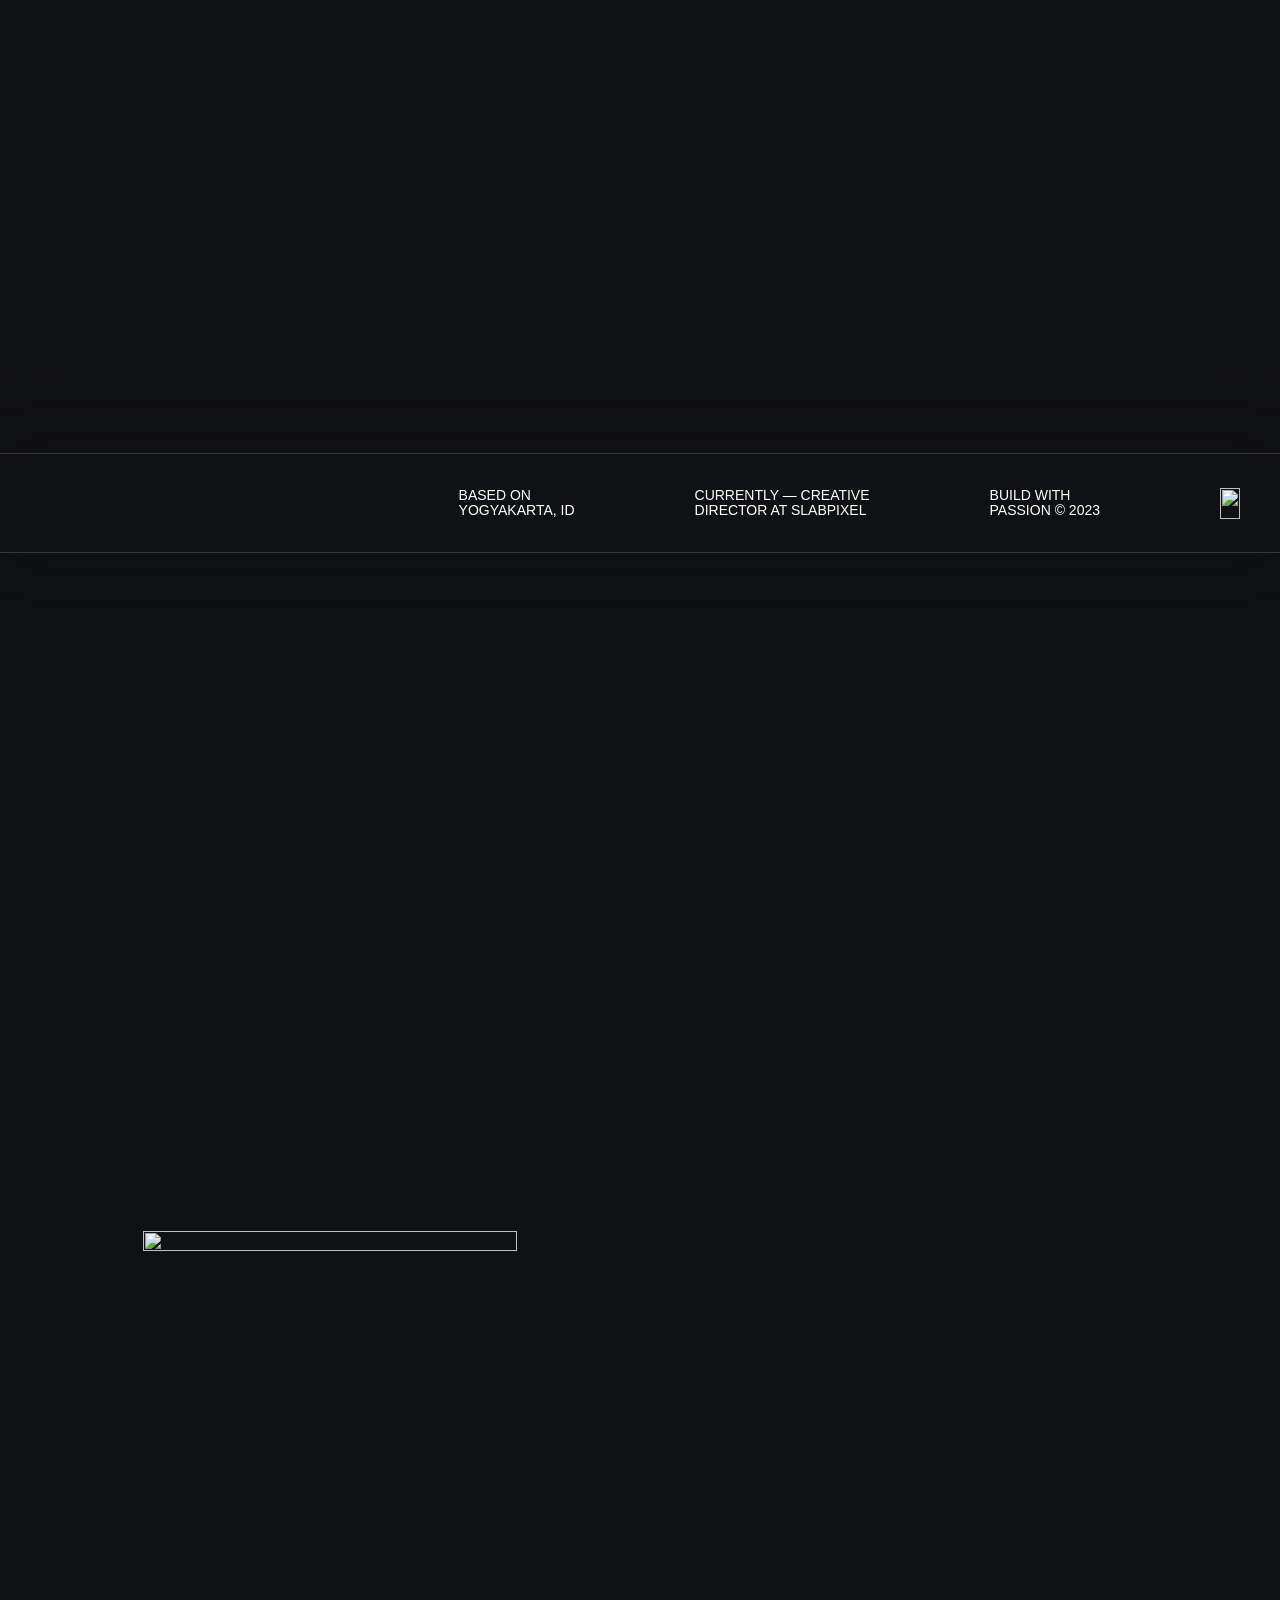
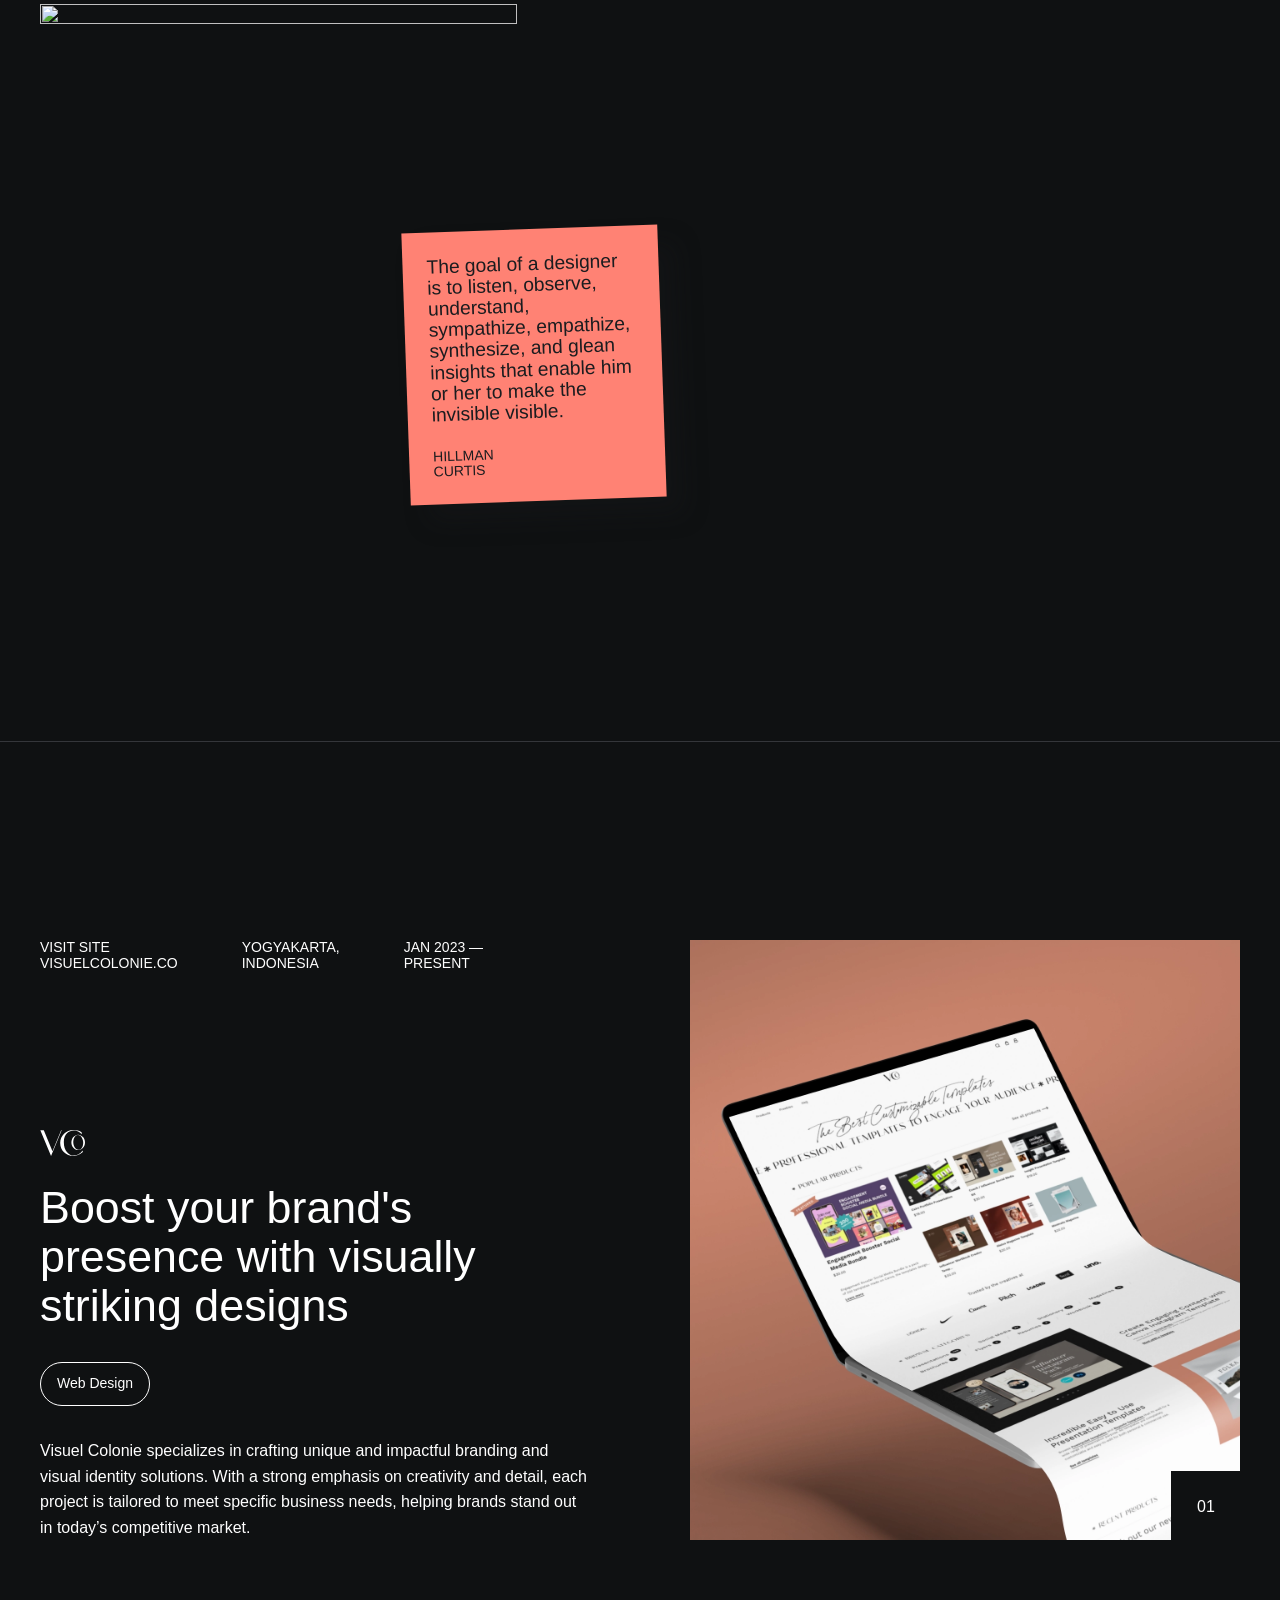
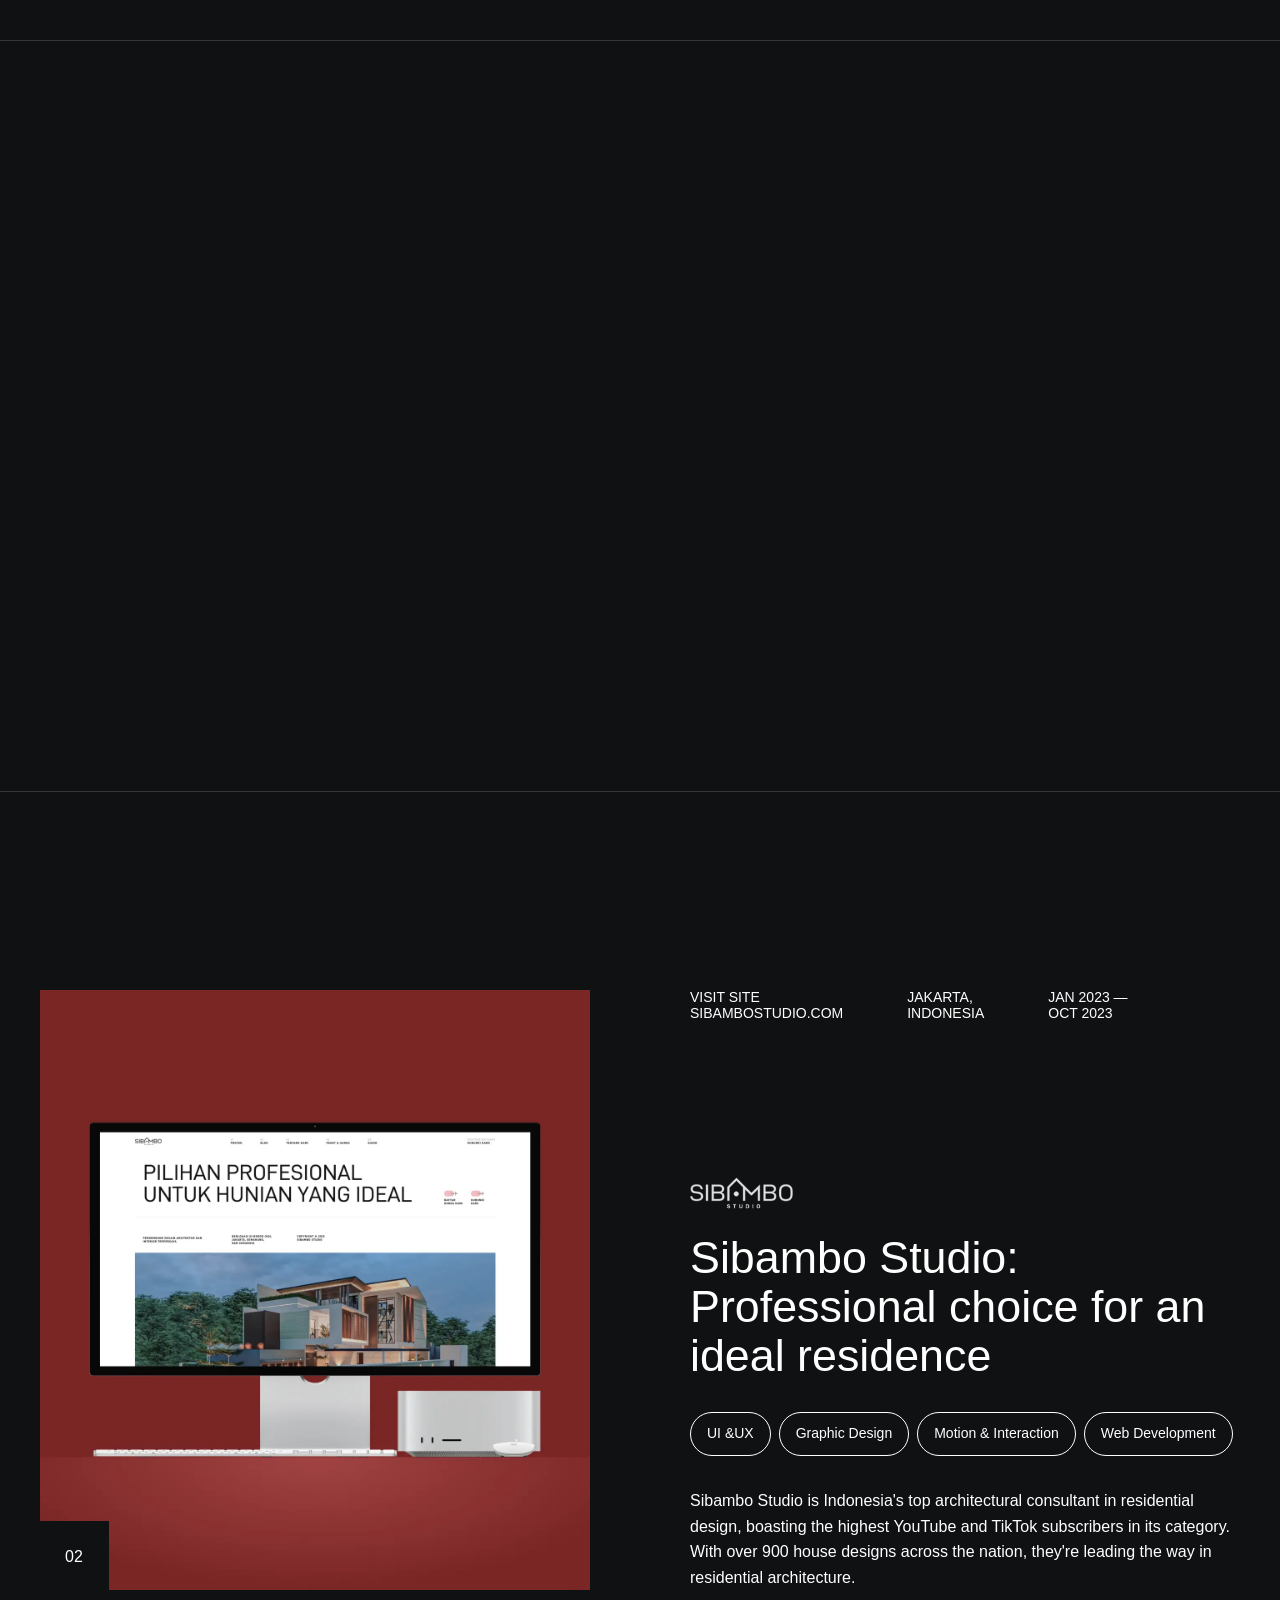
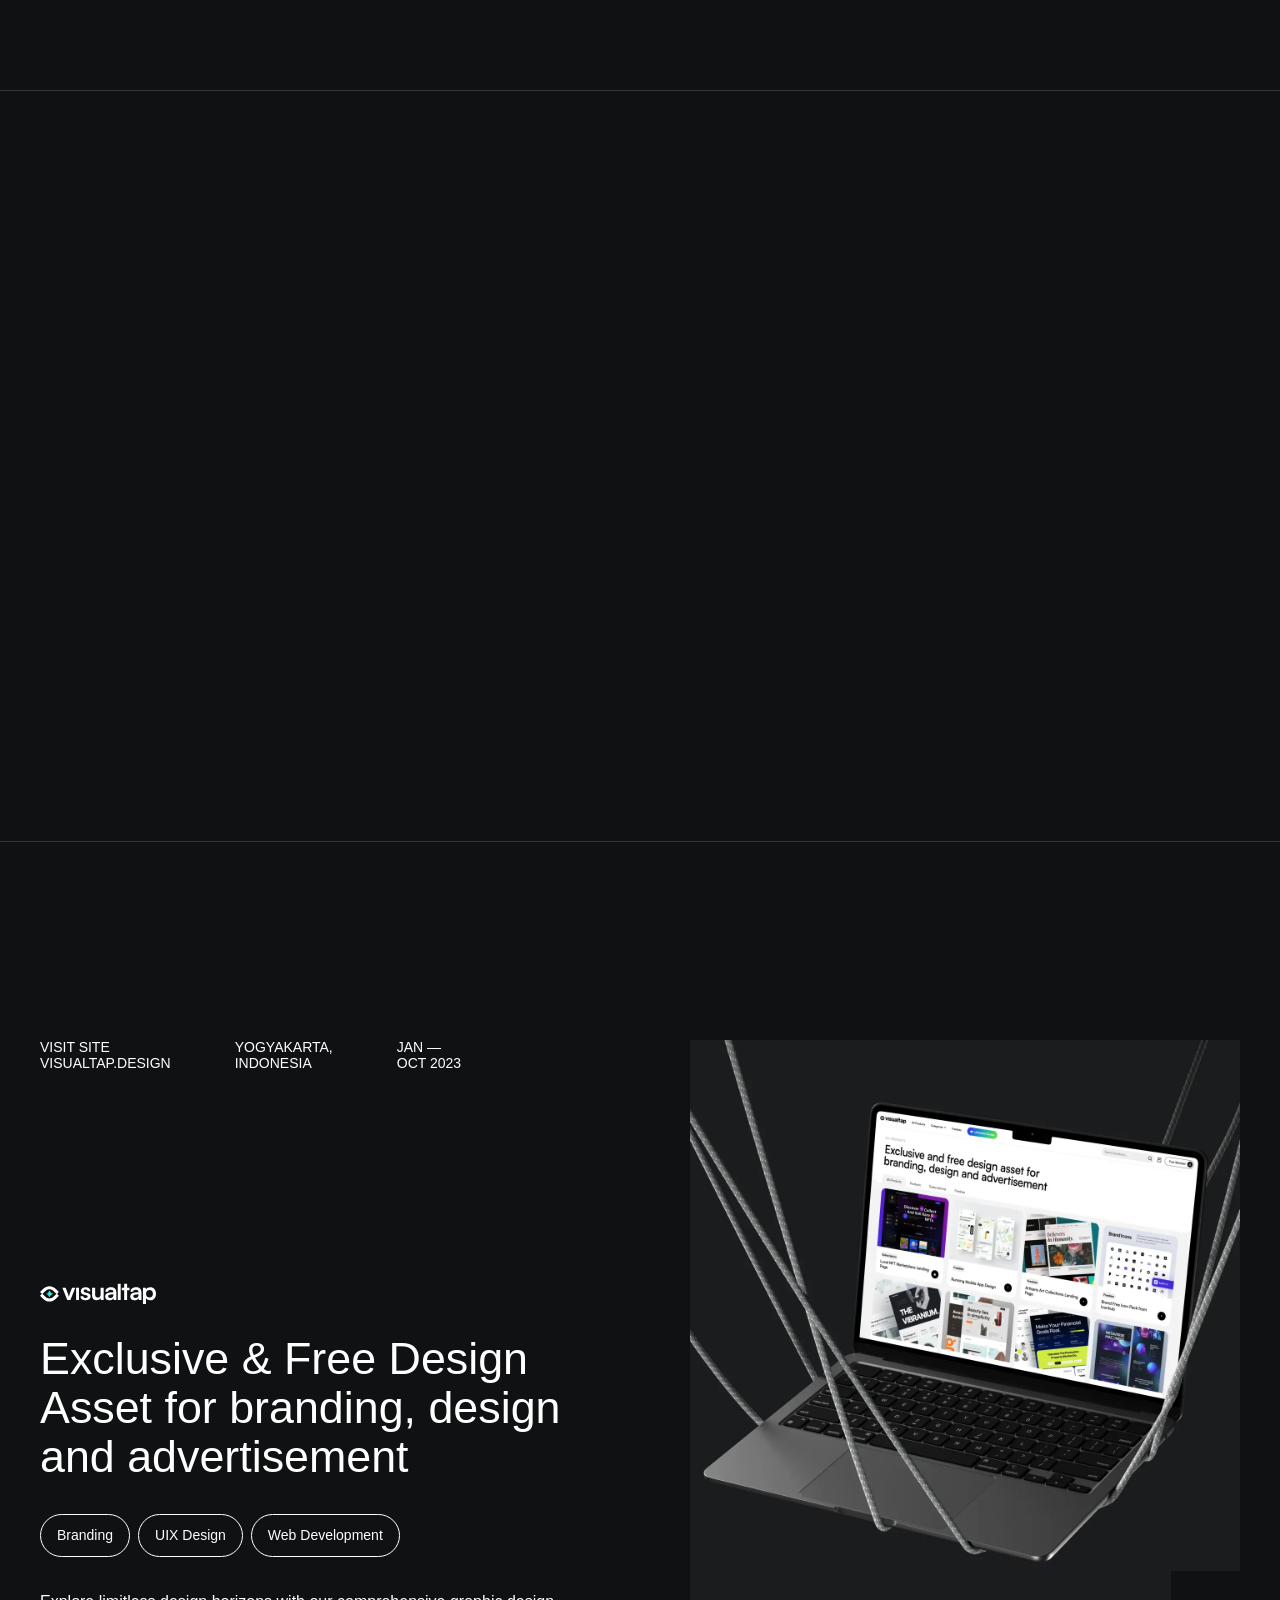
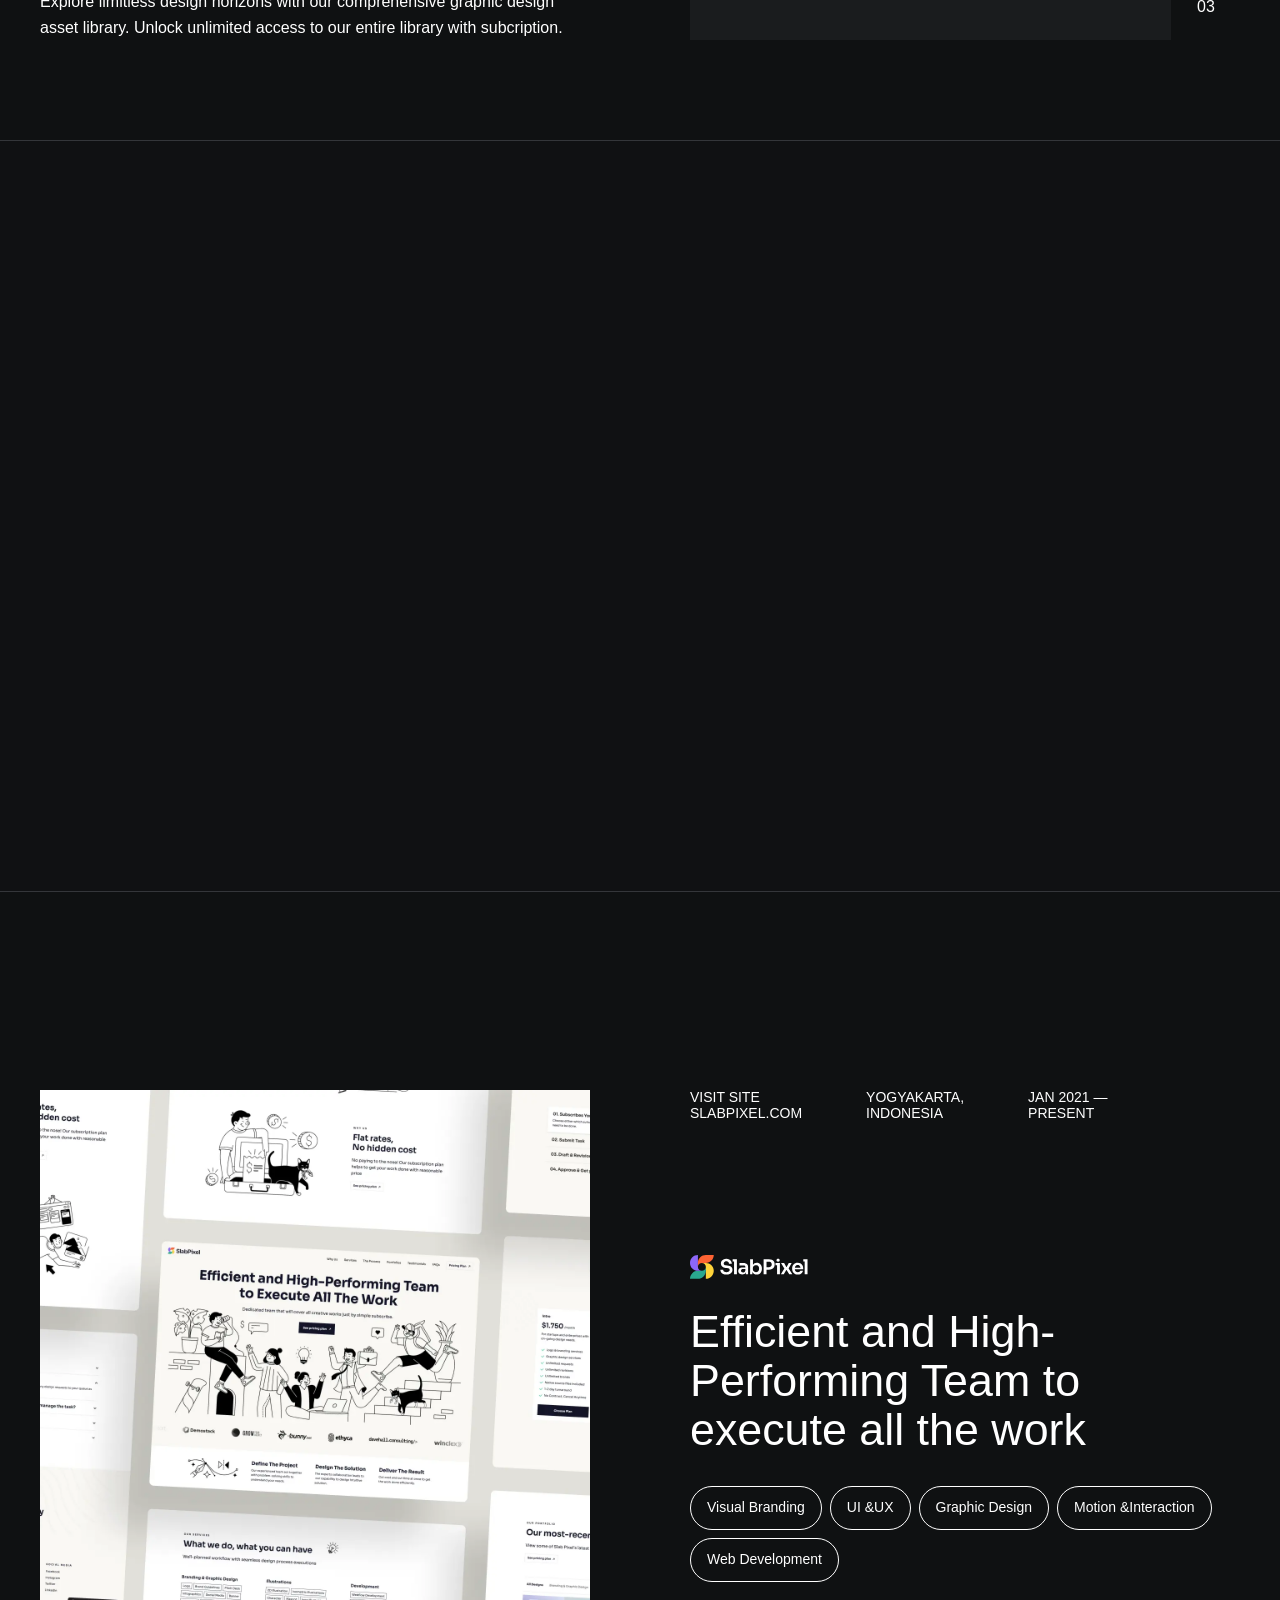
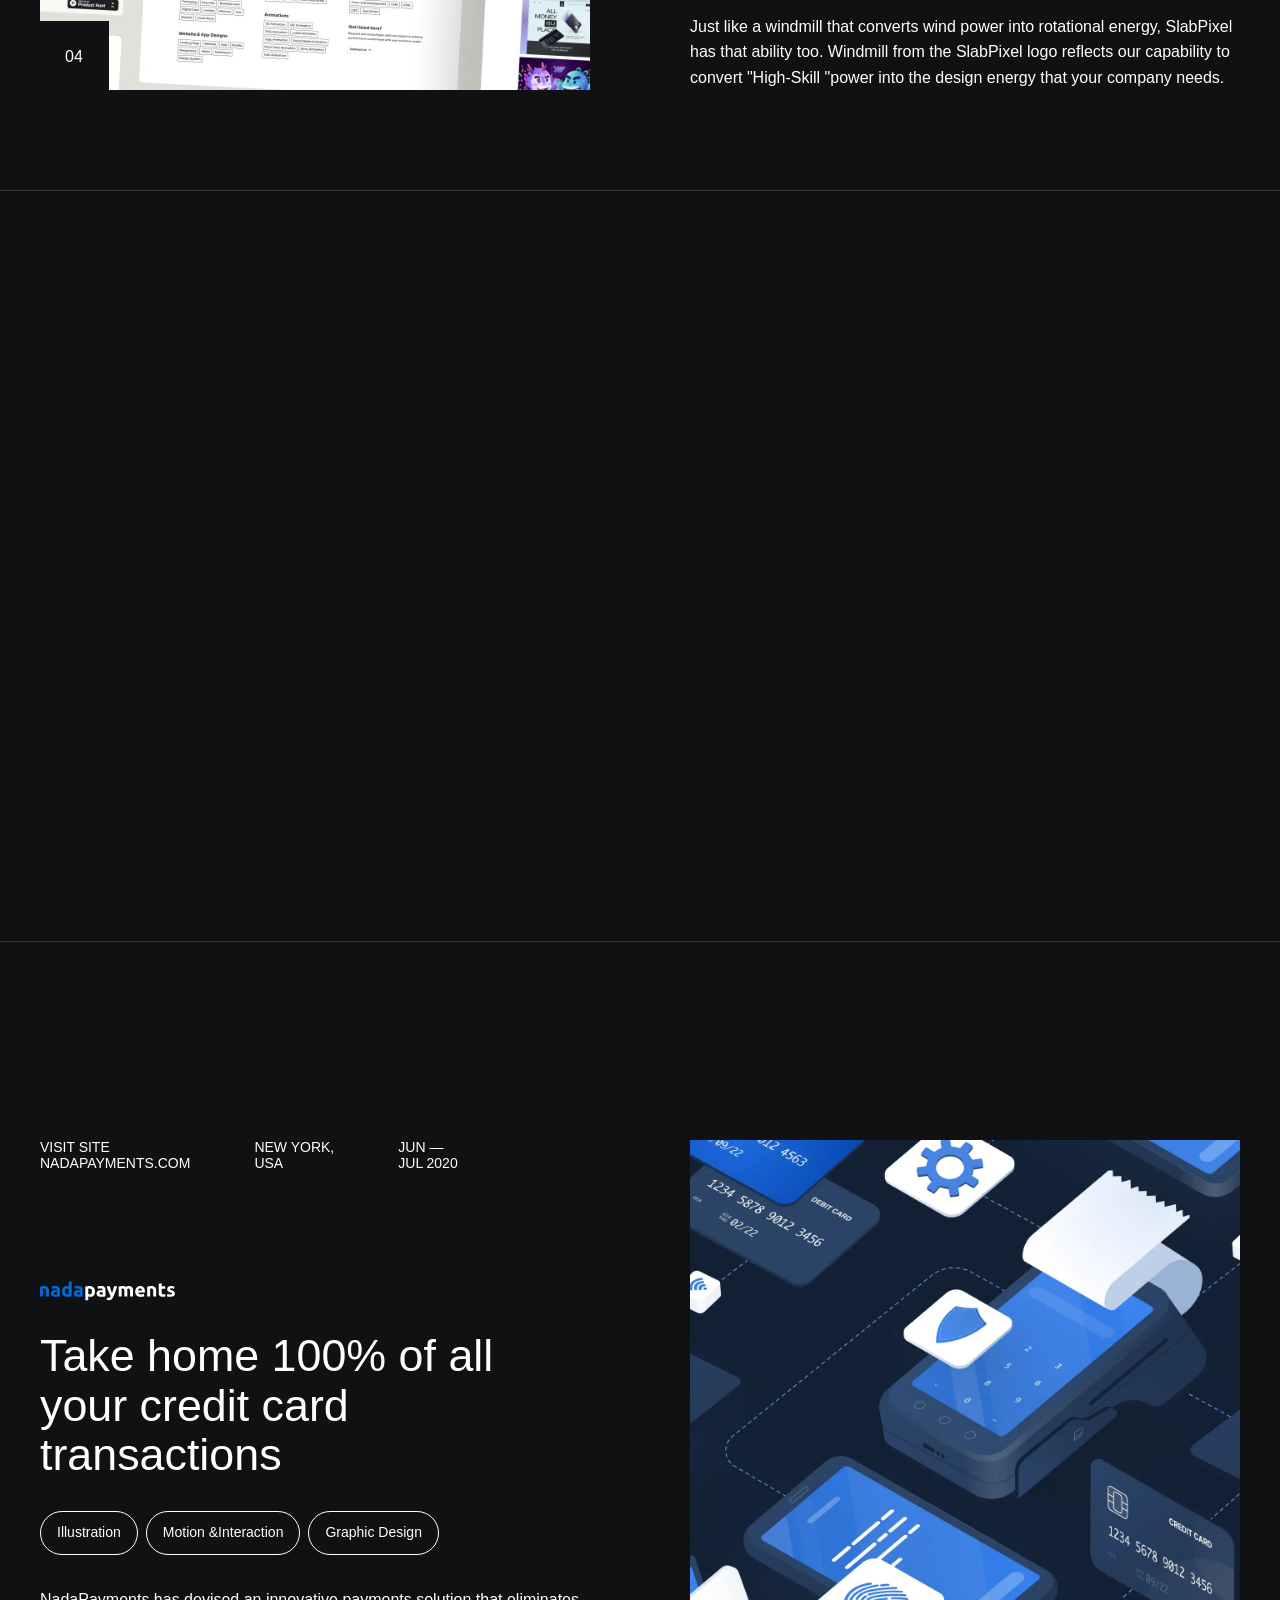
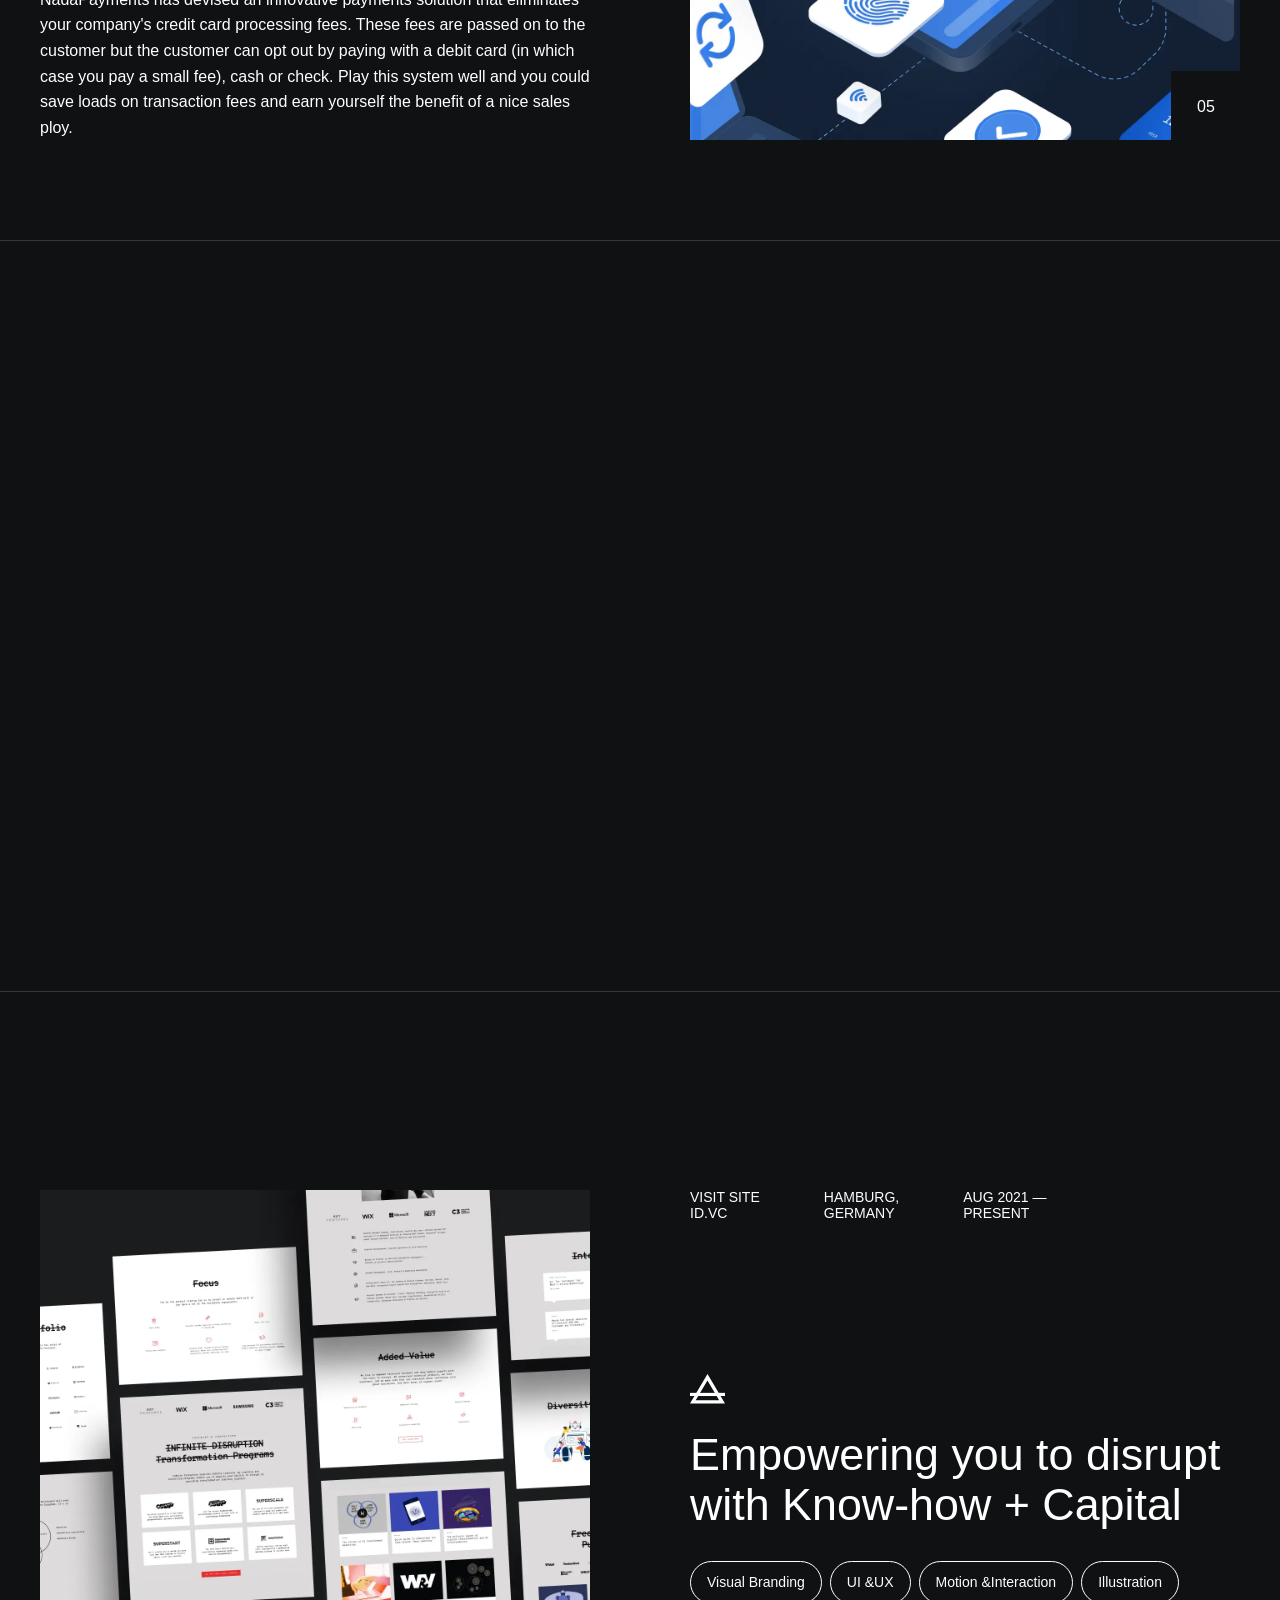
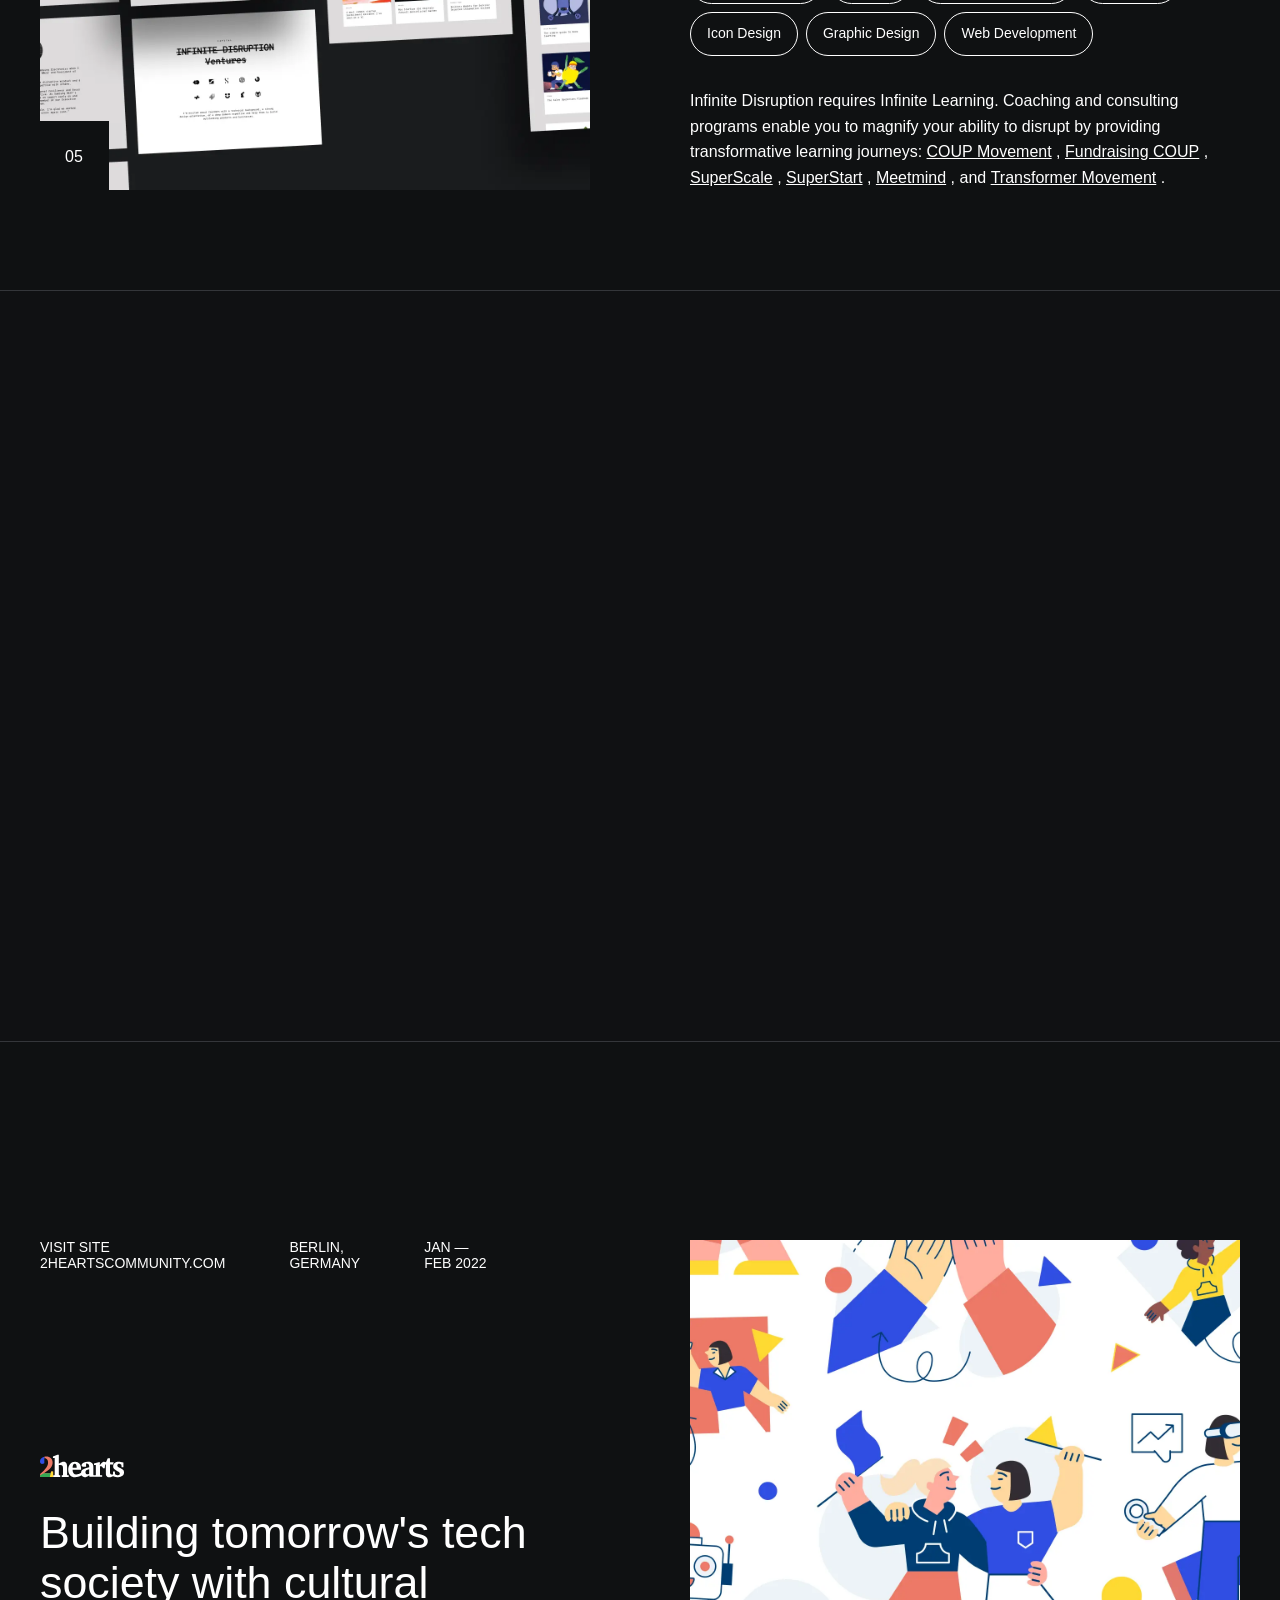
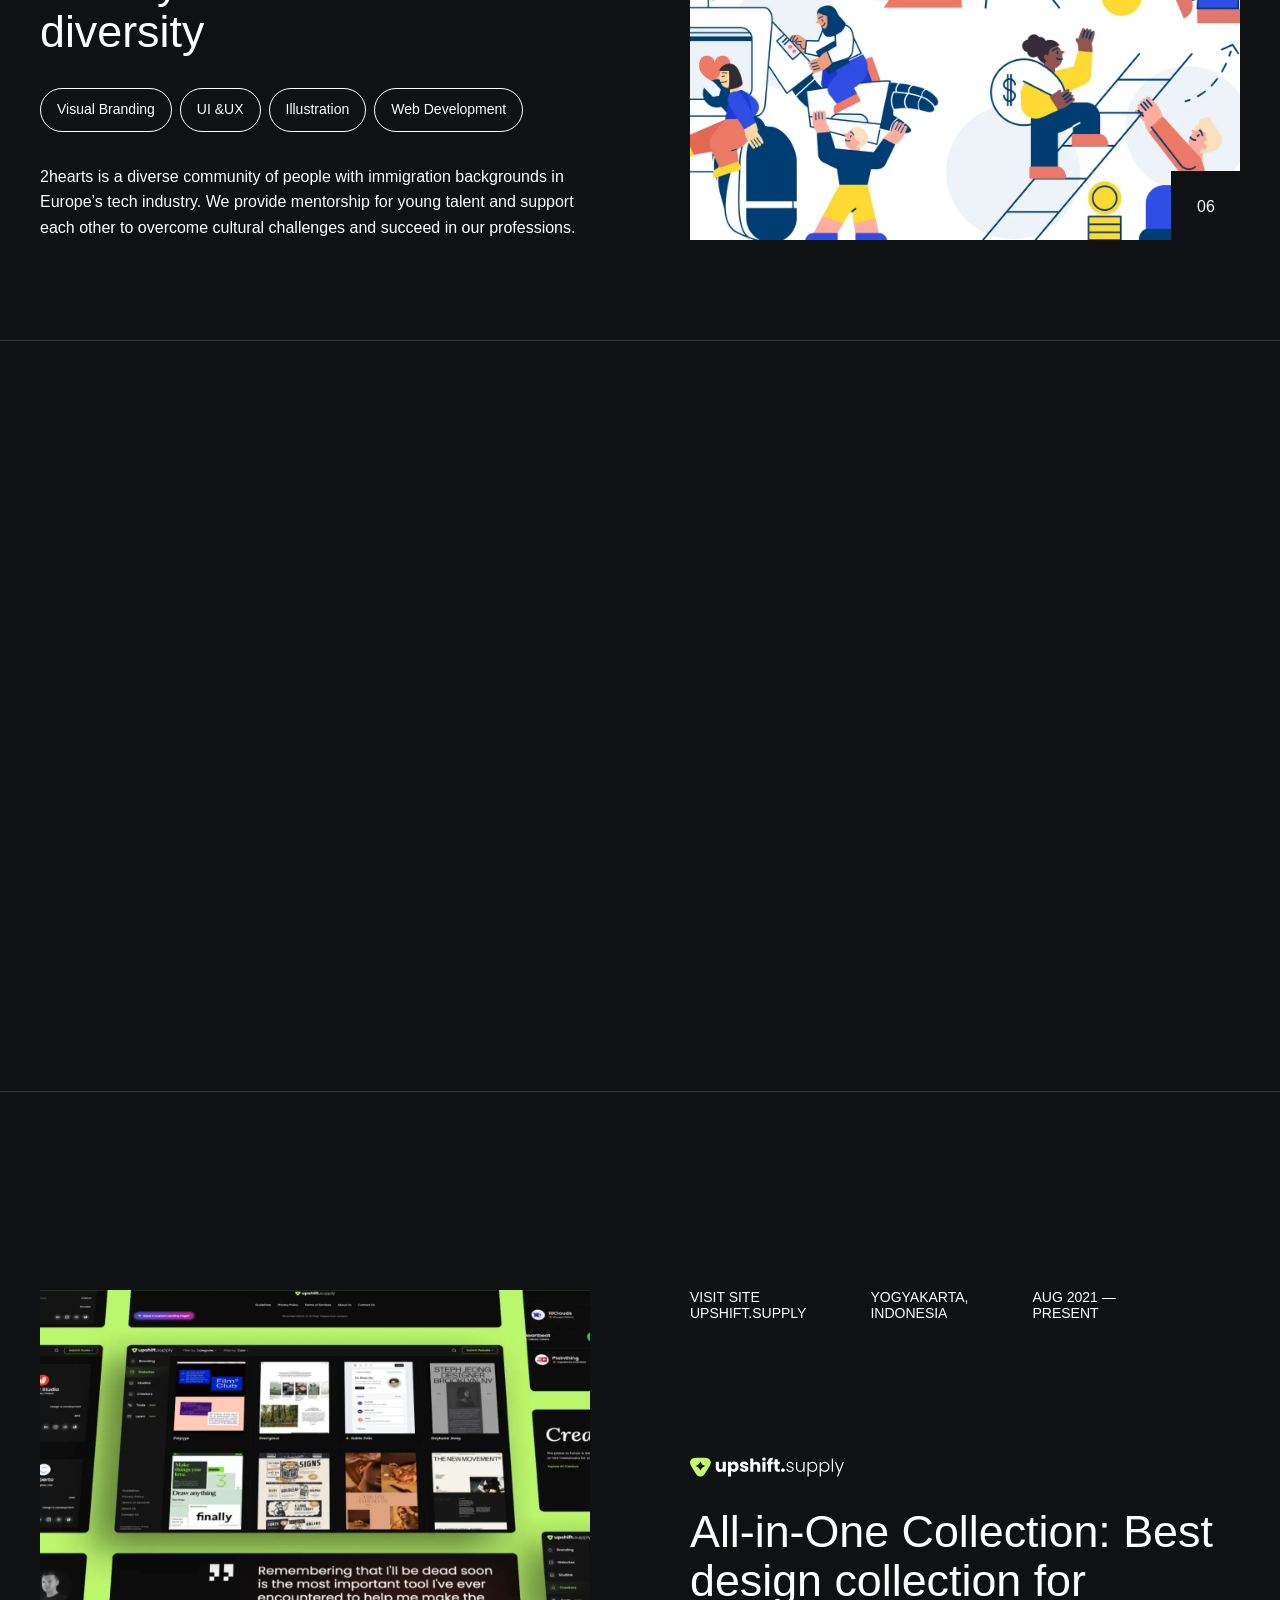
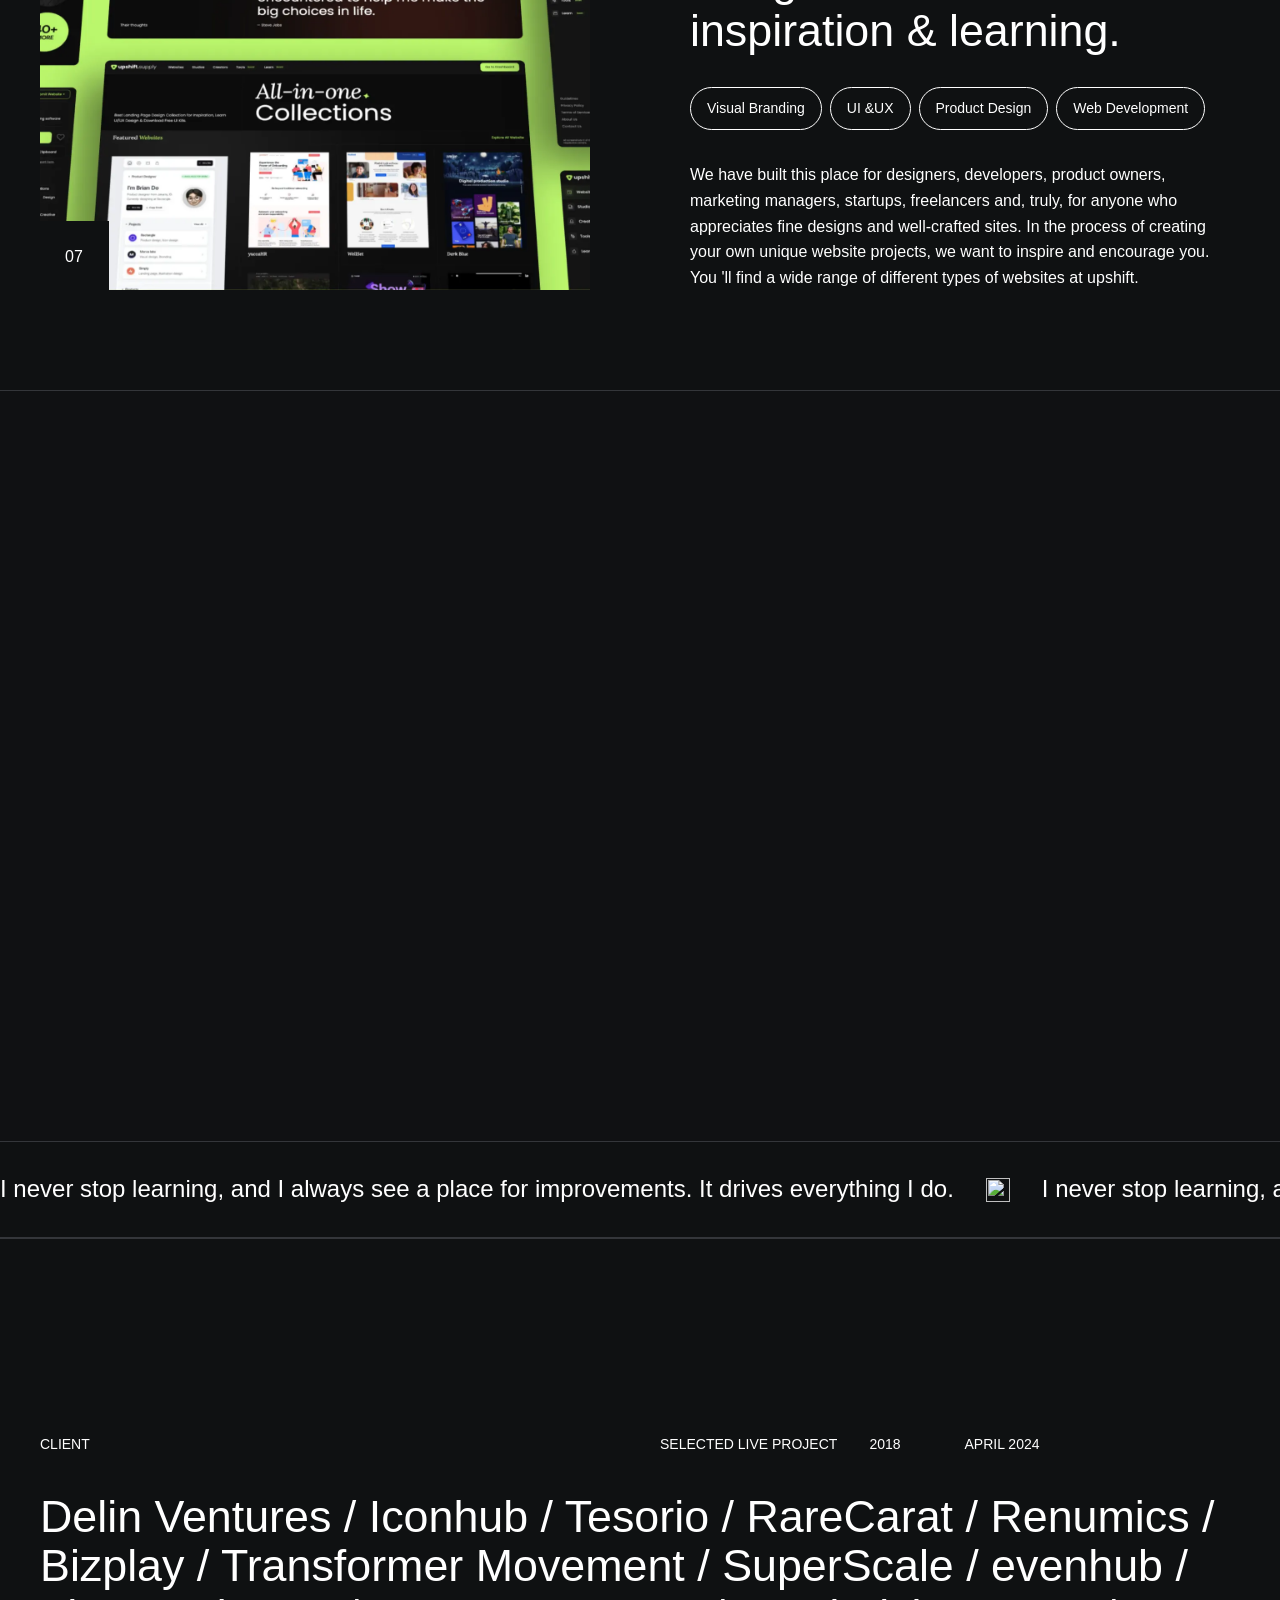
==== commit 714d6dfa: "update file" ====
--- a/index.html
+++ b/index.html
@@ -447,13 +447,13 @@
                     </div>
                     <div class="div-work-heading">
                         <img src="images/img-featured-8.svg" loading="lazy" alt="" class="img-work featured" />
-                        <h2 class="heading-2 padding-bottom">Empowering Brands with Stunning Visual Identities</h2>
+                        <h2 class="heading-2 padding-bottom">Boost your brand's presence with visually striking designs</h2>
                         <div class="div-label">
                             <div class="div-label-item">
                                 <div class="text-block">Web Design</div>
                             </div>
                         </div>
-                        <p class="txt-paragraph">Visuel Colonie is a creative studio specializing in branding and visual identity. We craft unique, memorable, and impactful brand experiences that help businesses stand out in today's competitive market. Our passion for design and attention to detail ensures that each project is tailored to meet our clients' specific needs and goals.</p>
+                        <p class="txt-paragraph">Visuel Colonie specializes in crafting unique and impactful branding and visual identity solutions. With a strong emphasis on creativity and detail, each project is tailored to meet specific business needs, helping brands stand out in today’s competitive market.</p>
                     </div>
                 </div>
                 <a id="w-node-baacff3f-cd65-d275-ab1a-a448079e4c84-b6d14570" href="https://visuelcolonie.co/"
@@ -494,8 +494,7 @@
                     </div>
                     <div class="div-work-heading">
                         <img src="images/img-featured-7.webp" loading="lazy" alt="" class="img-work featured" />
-                        <h2 class="heading-2 padding-bottom">Sibambo Studio: Professional Choice For An Ideal Residence
-                        </h2>
+                        <h2 class="heading-2 padding-bottom">Sibambo Studio: Professional choice for an ideal residence</h2>
                         <div class="div-label">
                             <div class="div-label-item">
                                 <div class="text-block">UI &UX</div>
@@ -535,8 +534,7 @@
                     </div>
                     <div class="div-work-heading">
                         <img src="images/img-featured-6.svg" loading="lazy" alt="" class="img-work featured" />
-                        <h2 class="heading-2 padding-bottom">Exclusive and free design asset for branding, design and
-                            advertisement.</h2>
+                        <h2 class="heading-2 padding-bottom">Exclusive & Free Design Asset for branding, design and advertisement</h2>
                         <div class="div-label">
                             <div class="div-label-item">
                                 <div class="text-block">Branding</div>
@@ -590,7 +588,7 @@
                     </div>
                     <div class="div-work-heading">
                         <img src="images/img-featured-1.svg" loading="lazy" alt="" class="img-work featured" />
-                        <h2 class="heading-2 padding-bottom">Efficient and High-Performing Team to Execute All The Work
+                        <h2 class="heading-2 padding-bottom">Efficient and High-Performing Team to execute all the work
                         </h2>
                         <div class="div-label">
                             <div class="div-label-item">
@@ -635,7 +633,7 @@
                     </div>
                     <div class="div-work-heading">
                         <img src="images/img-featured-5.svg" loading="lazy" alt="" class="img-work featured" />
-                        <h2 class="heading-2 padding-bottom">Take home 100% of all your credit card transactions.</h2>
+                        <h2 class="heading-2 padding-bottom">Take home 100% of all your credit card transactions</h2>
                         <div class="div-label">
                             <div class="div-label-item">
                                 <div class="text-block">Illustration</div>
@@ -752,8 +750,7 @@
                     </div>
                     <div class="div-work-heading">
                         <img src="images/img-featured-2.svg" loading="lazy" alt="" class="img-work featured" />
-                        <h2 class="heading-2 padding-bottom">Building tomorrow’s tech society with cultural diversity.
-                        </h2>
+                        <h2 class="heading-2 padding-bottom">Building tomorrow's tech society with cultural diversity</h2>
                         <div class="div-label">
                             <div class="div-label-item">
                                 <div class="text-block">Visual Branding</div>
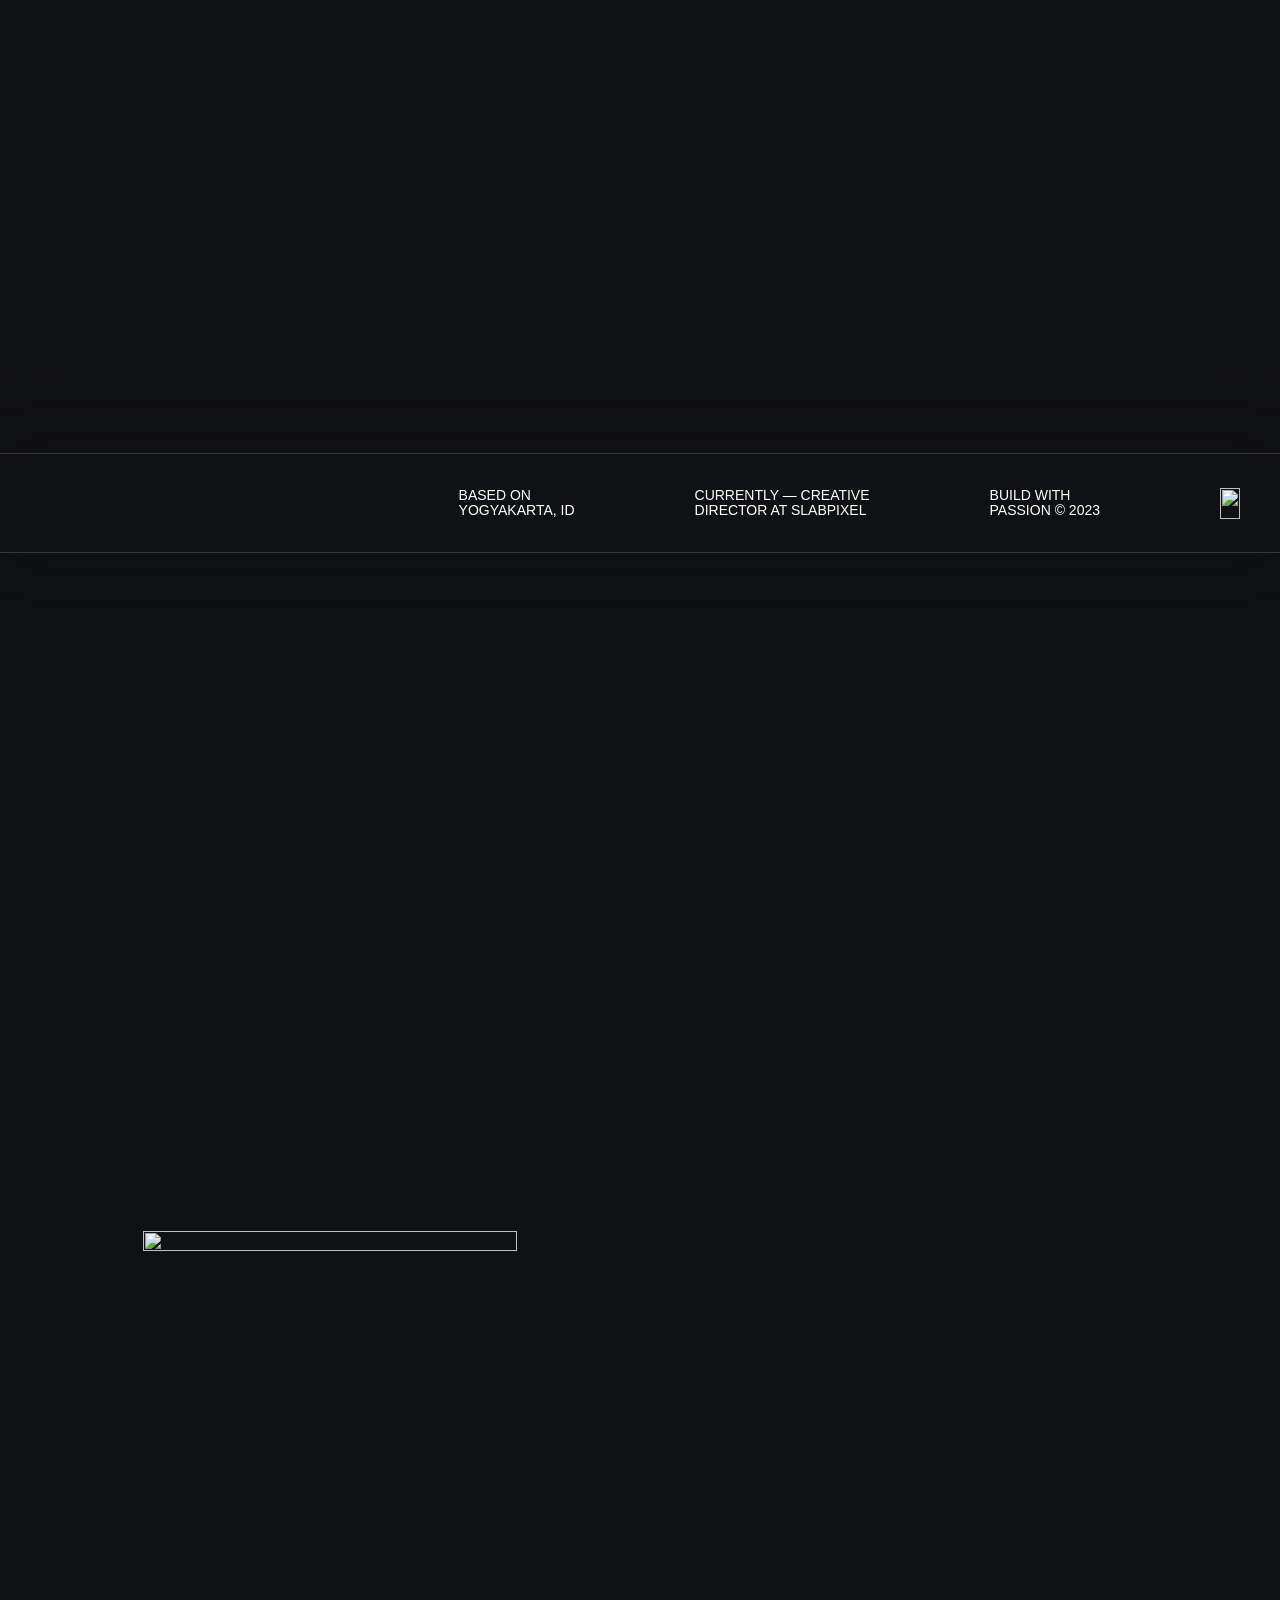
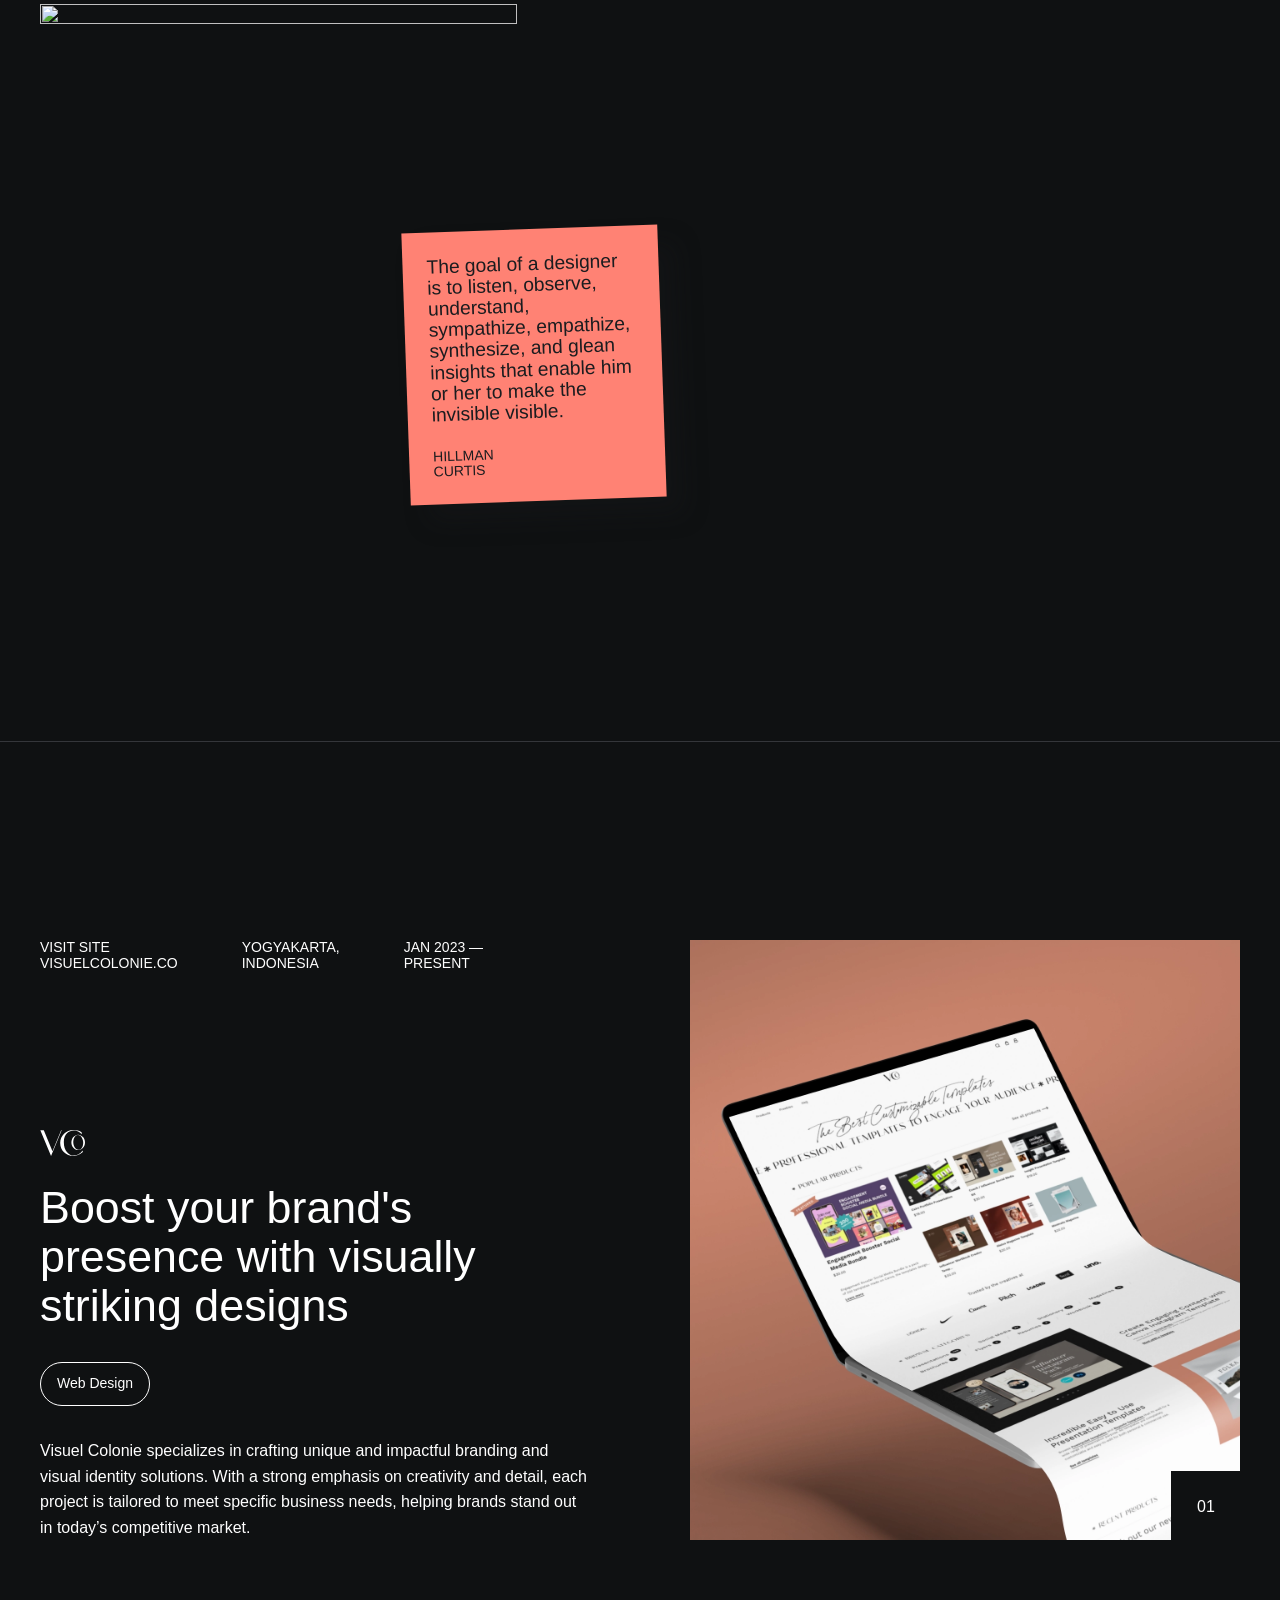
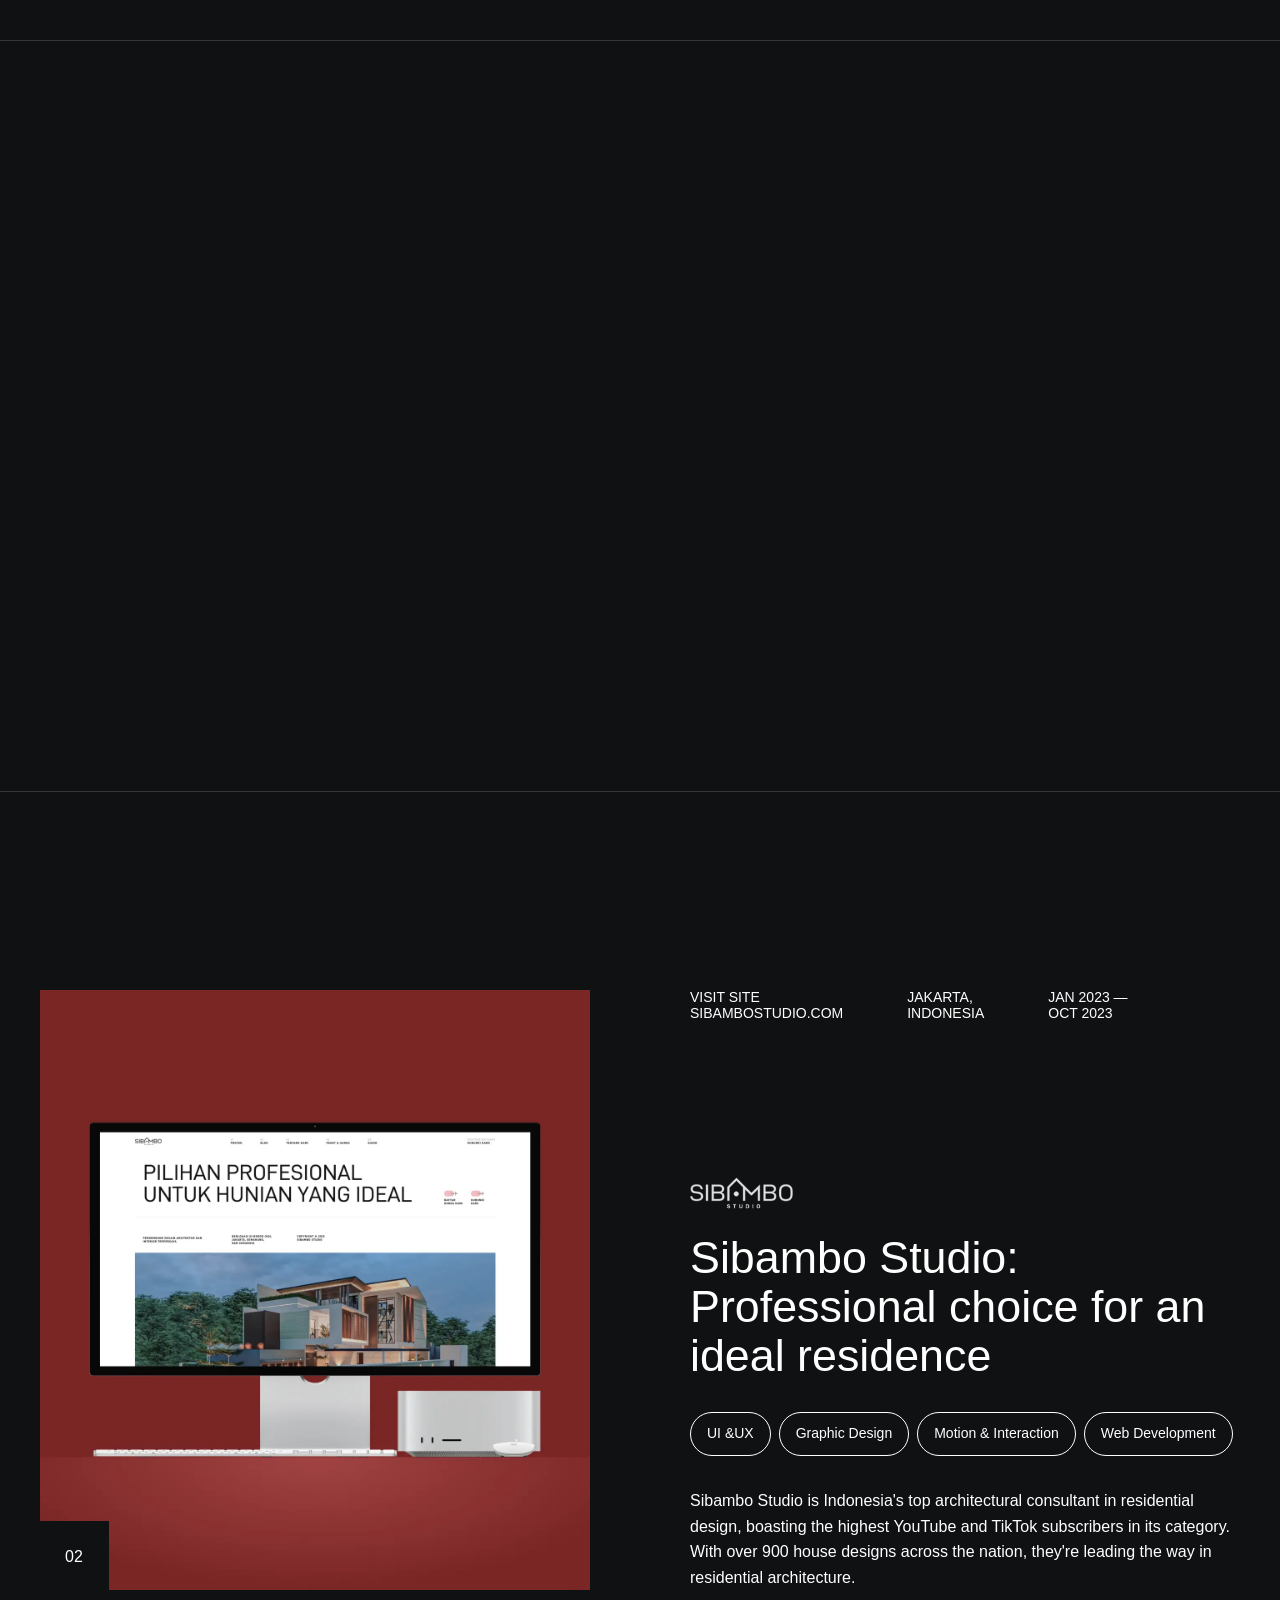
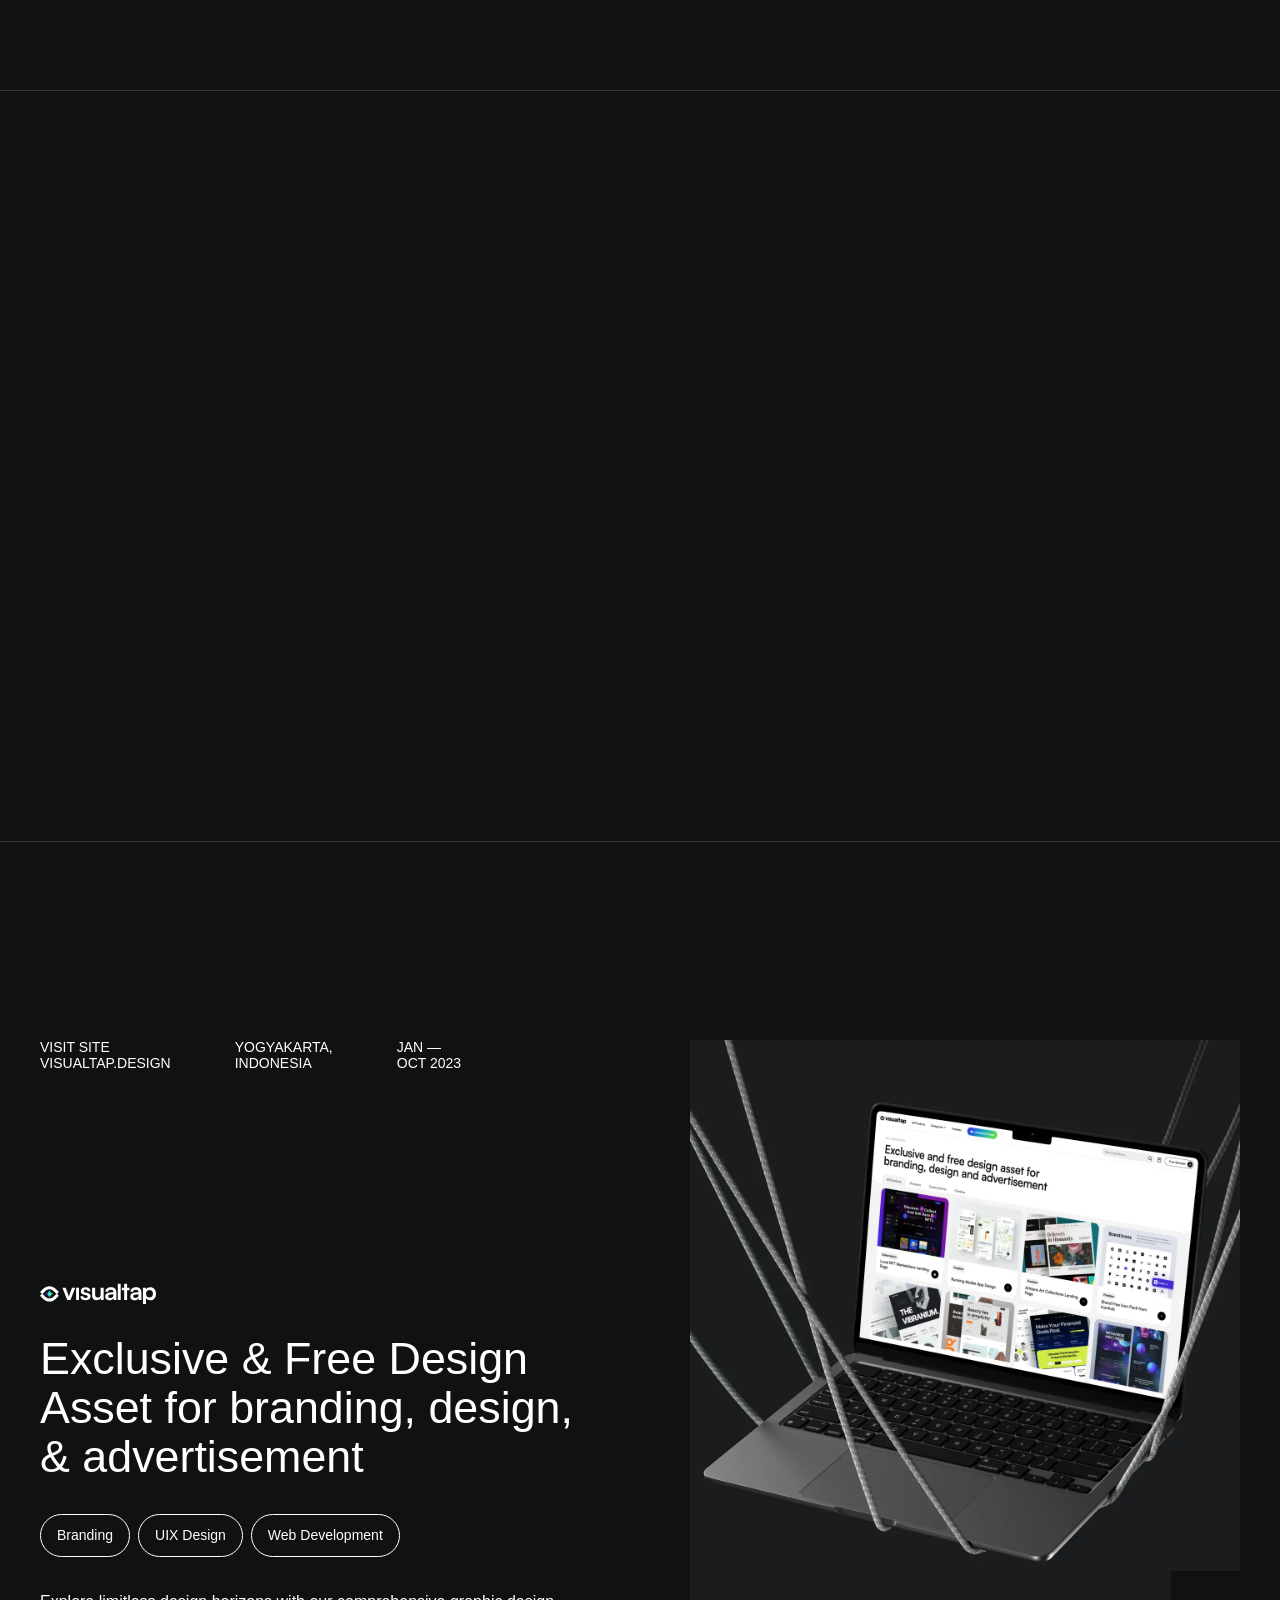
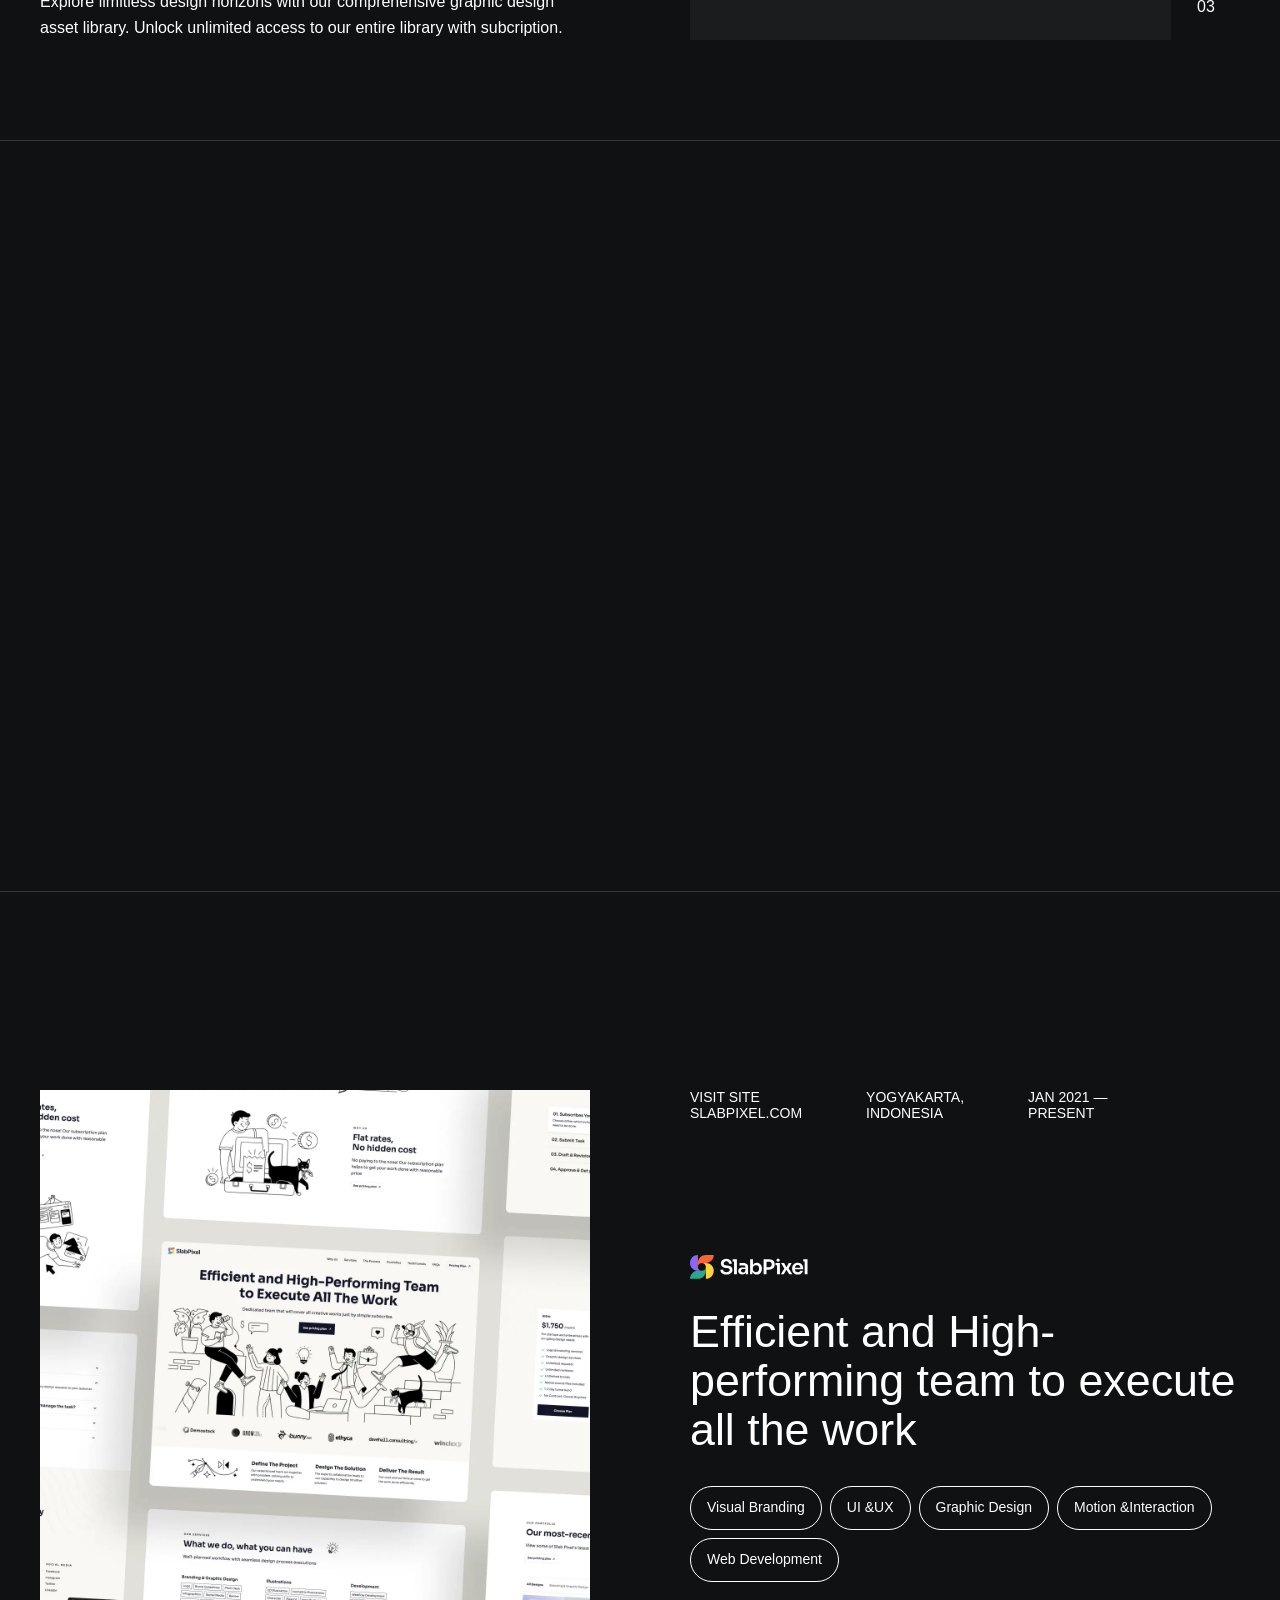
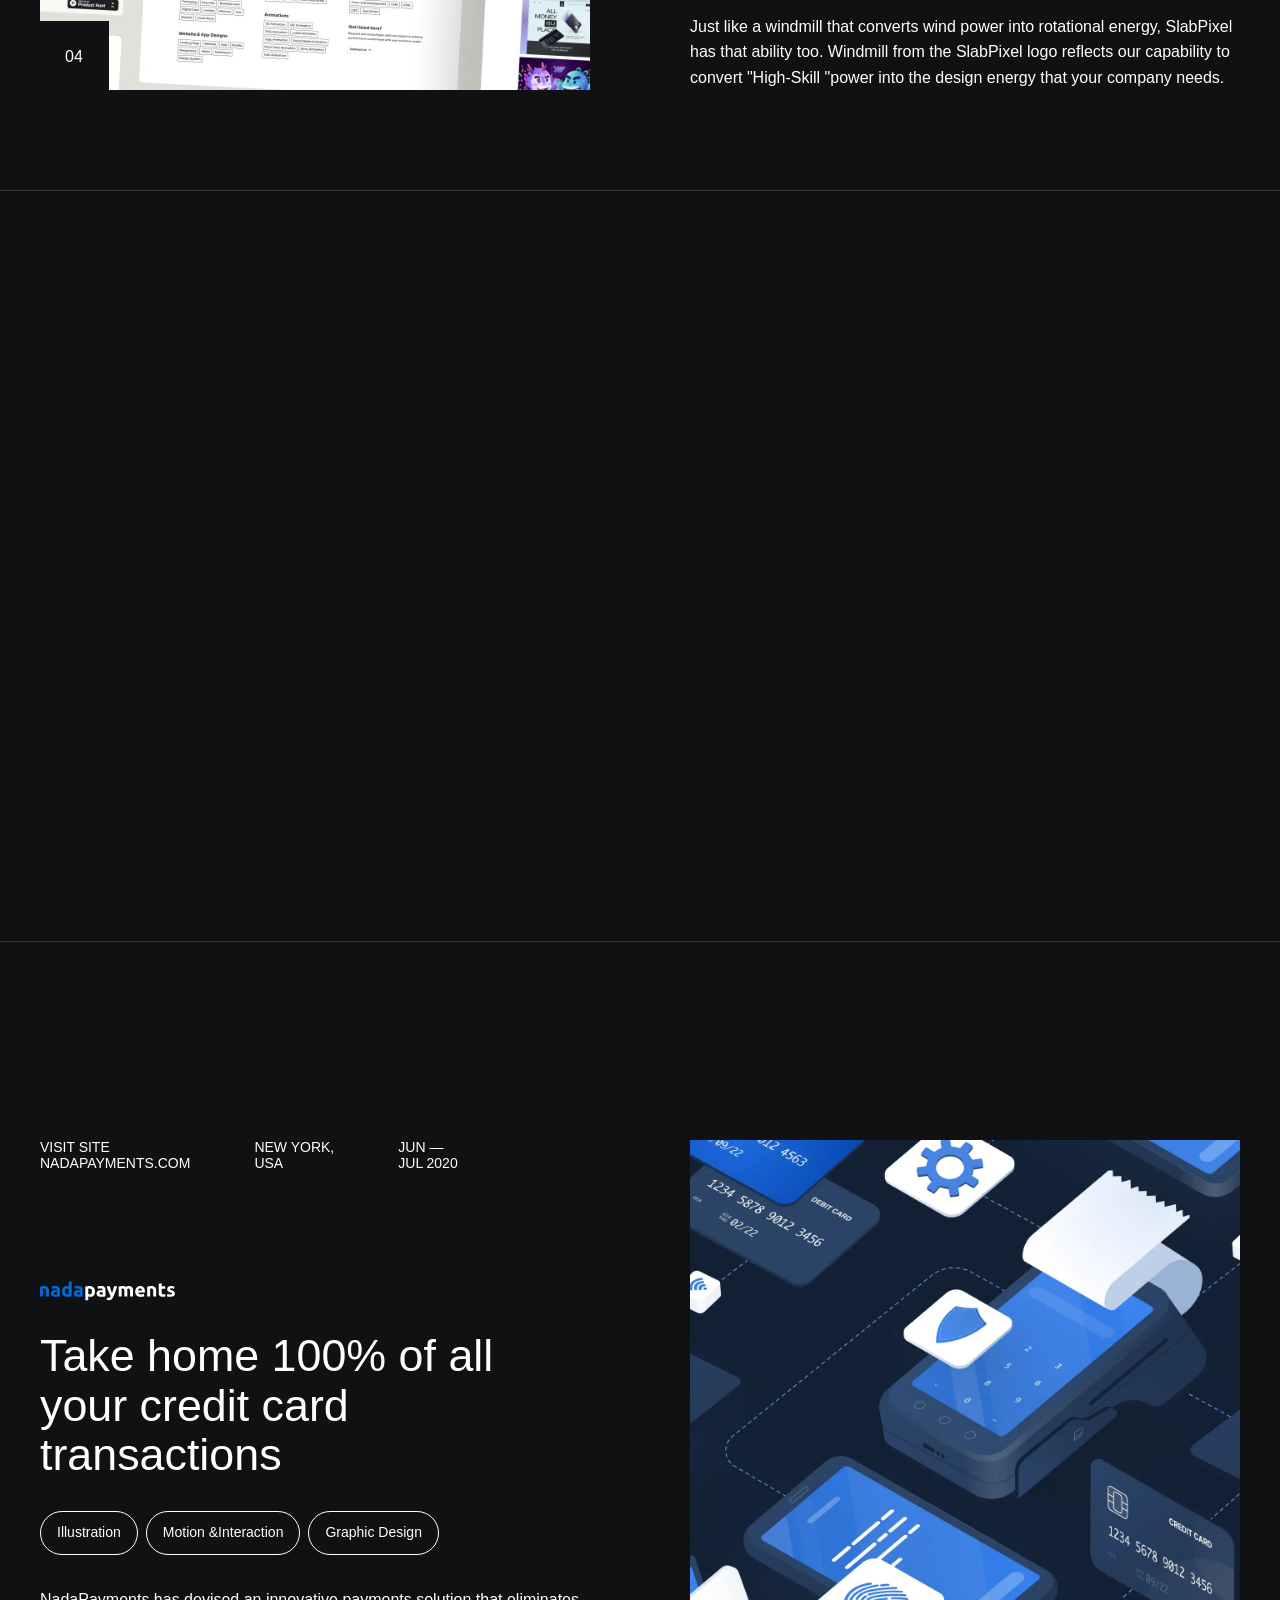
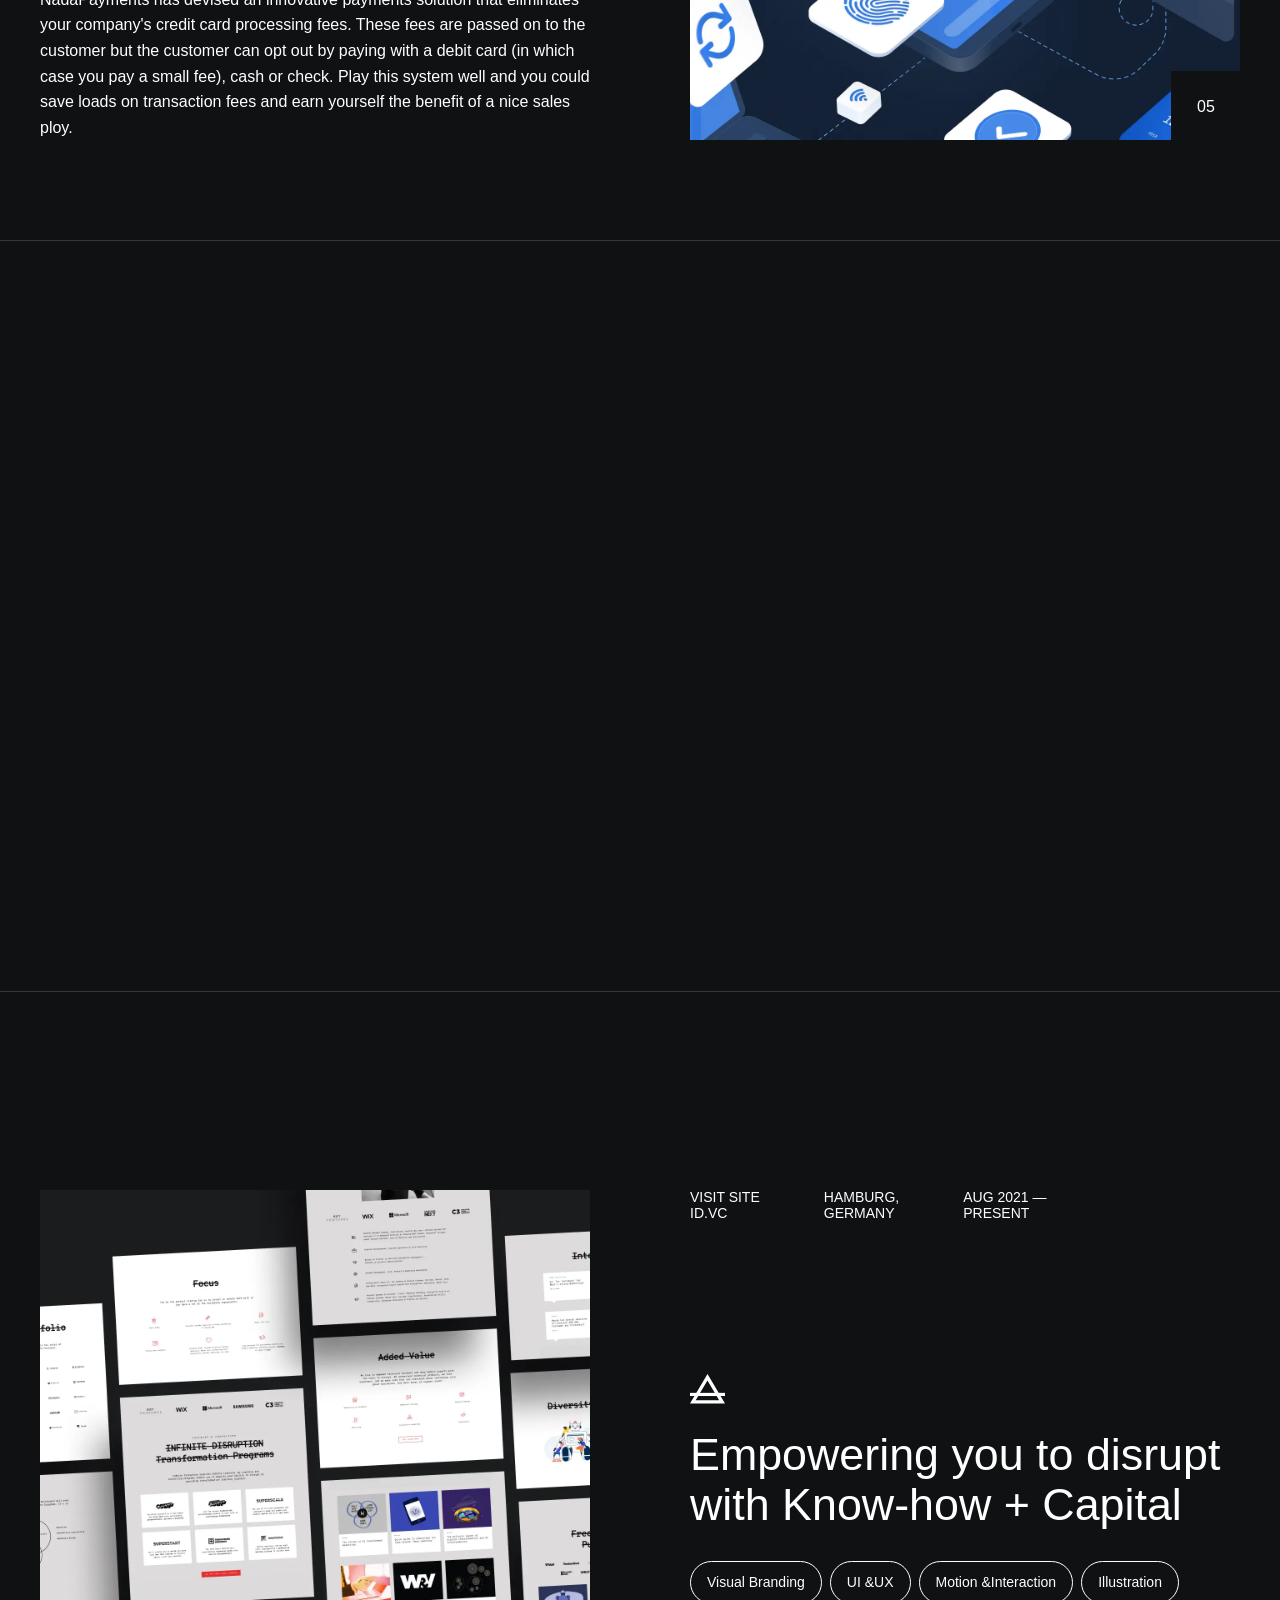
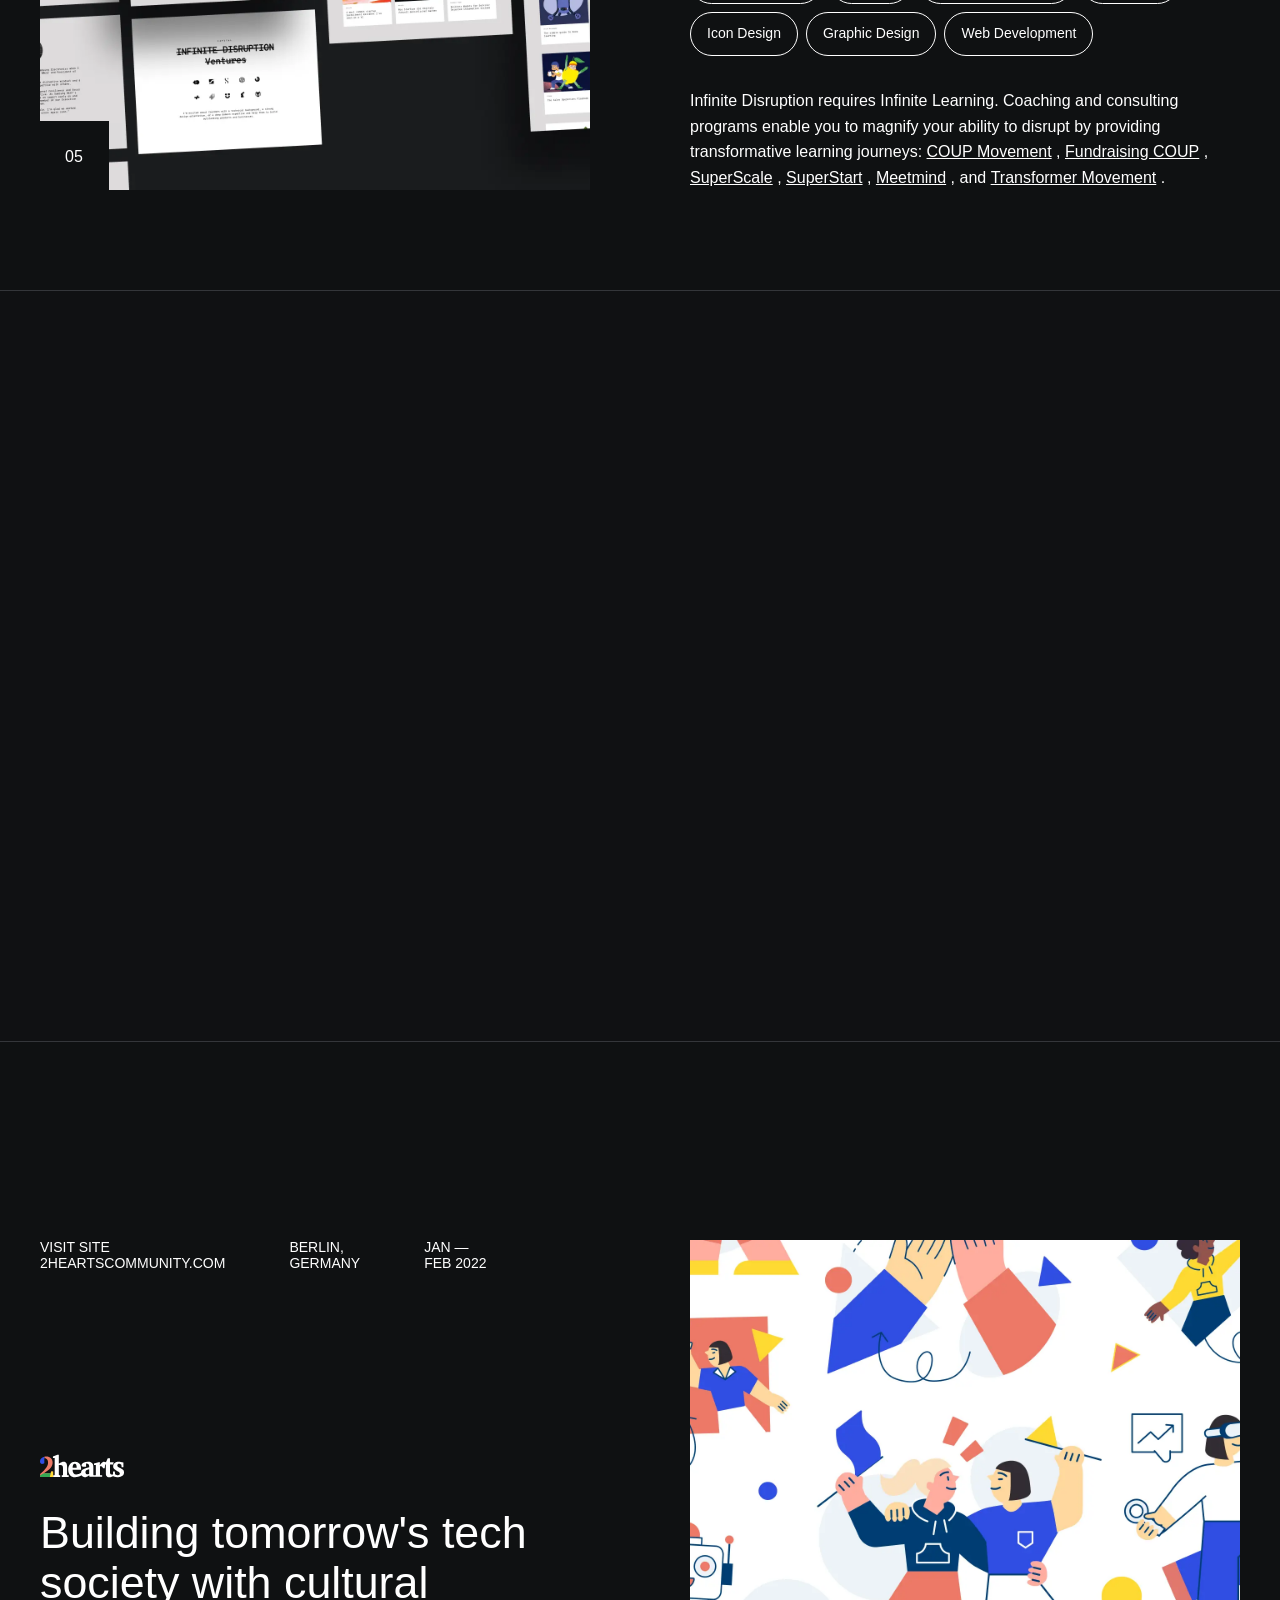
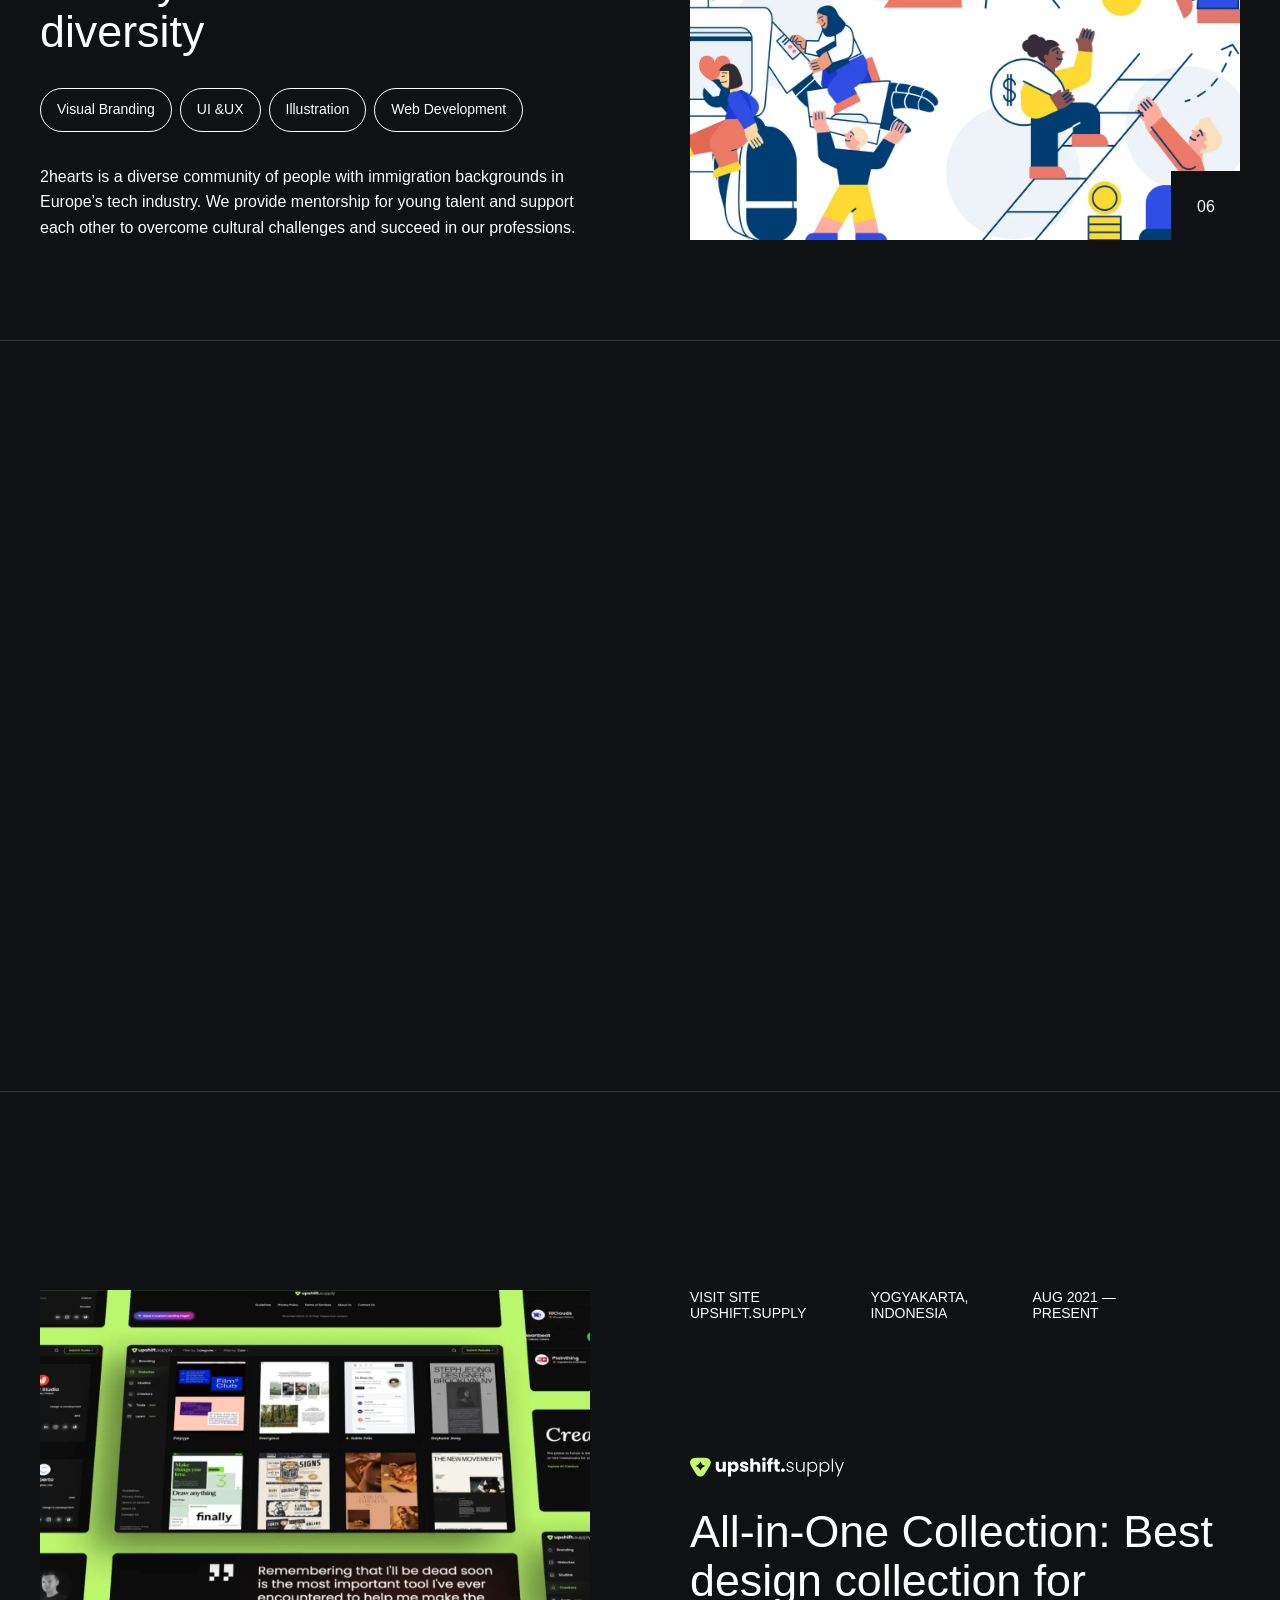
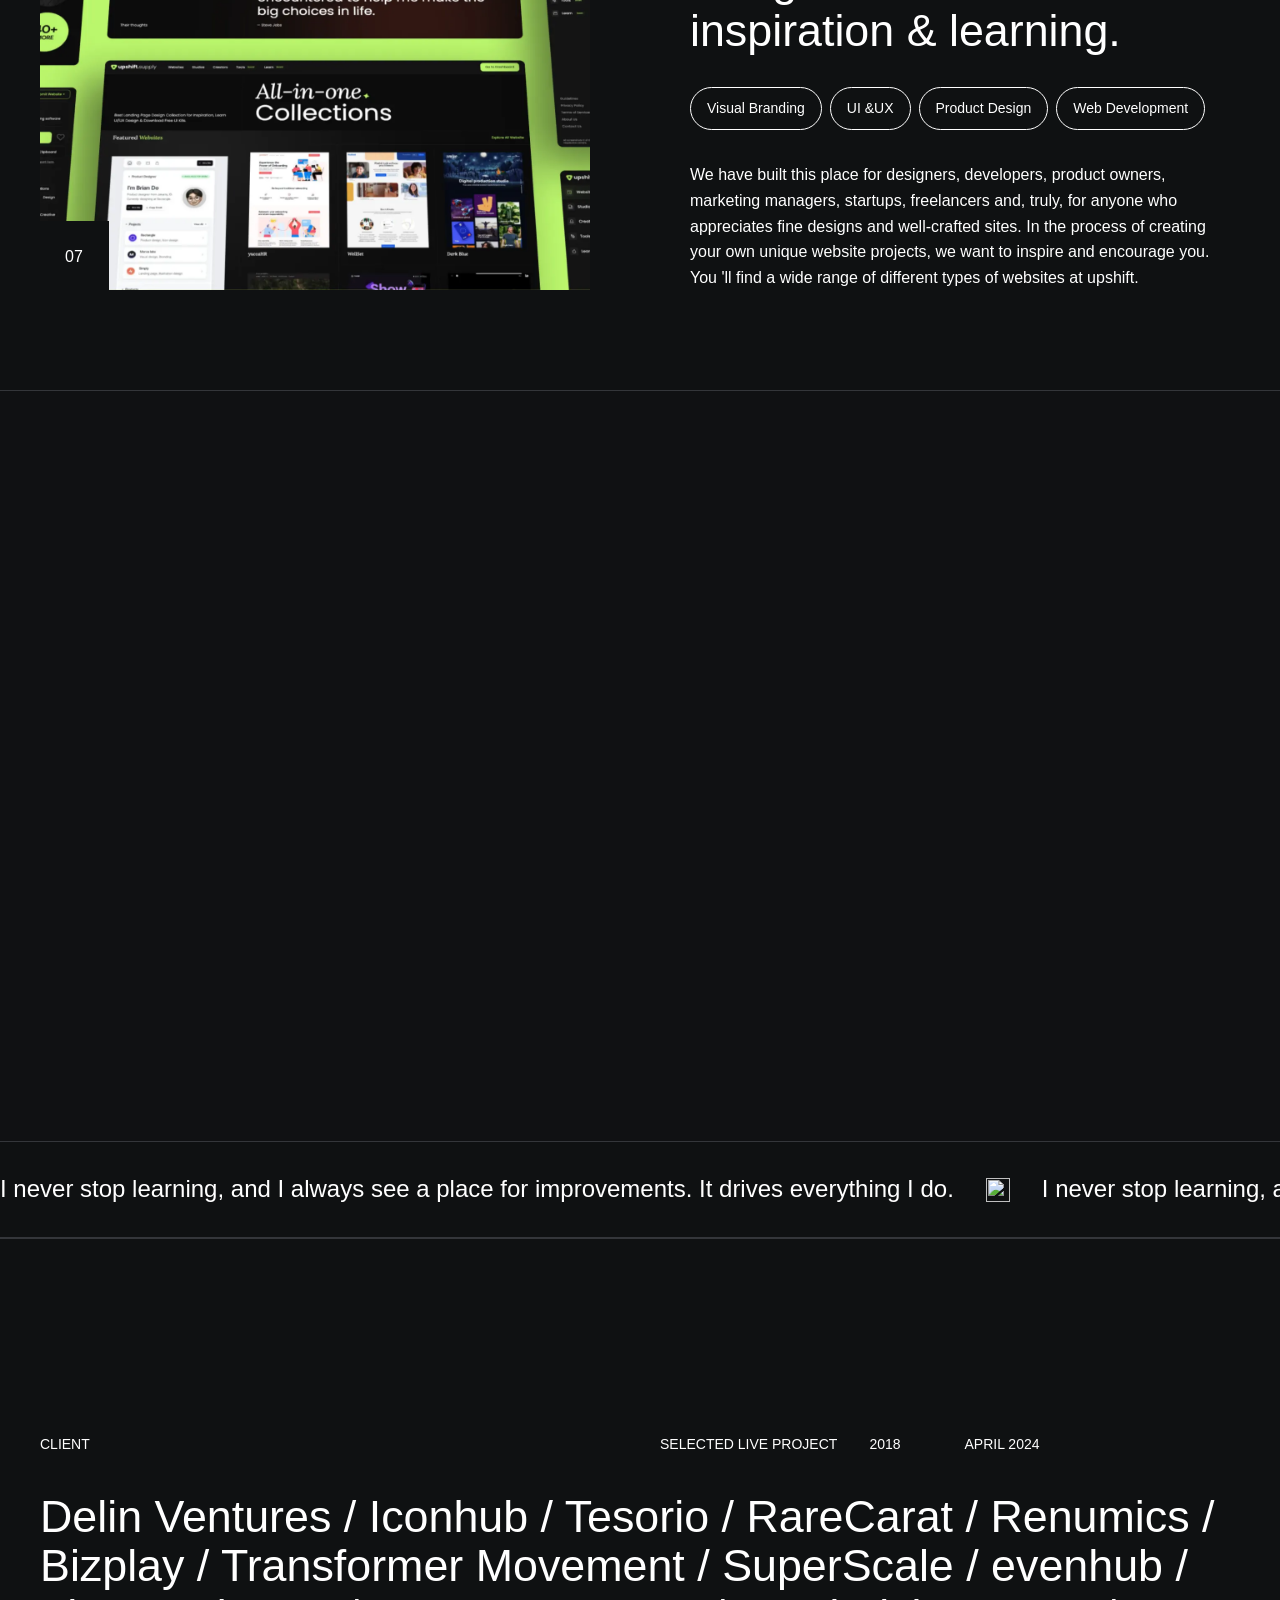
==== commit 6c9f07ee: "update file" ====
--- a/index.html
+++ b/index.html
@@ -534,7 +534,7 @@
                     </div>
                     <div class="div-work-heading">
                         <img src="images/img-featured-6.svg" loading="lazy" alt="" class="img-work featured" />
-                        <h2 class="heading-2 padding-bottom">Exclusive & Free Design Asset for branding, design and advertisement</h2>
+                        <h2 class="heading-2 padding-bottom">Exclusive & Free Design Asset for branding, design, & advertisement</h2>
                         <div class="div-label">
                             <div class="div-label-item">
                                 <div class="text-block">Branding</div>
@@ -588,7 +588,7 @@
                     </div>
                     <div class="div-work-heading">
                         <img src="images/img-featured-1.svg" loading="lazy" alt="" class="img-work featured" />
-                        <h2 class="heading-2 padding-bottom">Efficient and High-Performing Team to execute all the work
+                        <h2 class="heading-2 padding-bottom">Efficient and High-performing team to execute all the work
                         </h2>
                         <div class="div-label">
                             <div class="div-label-item">
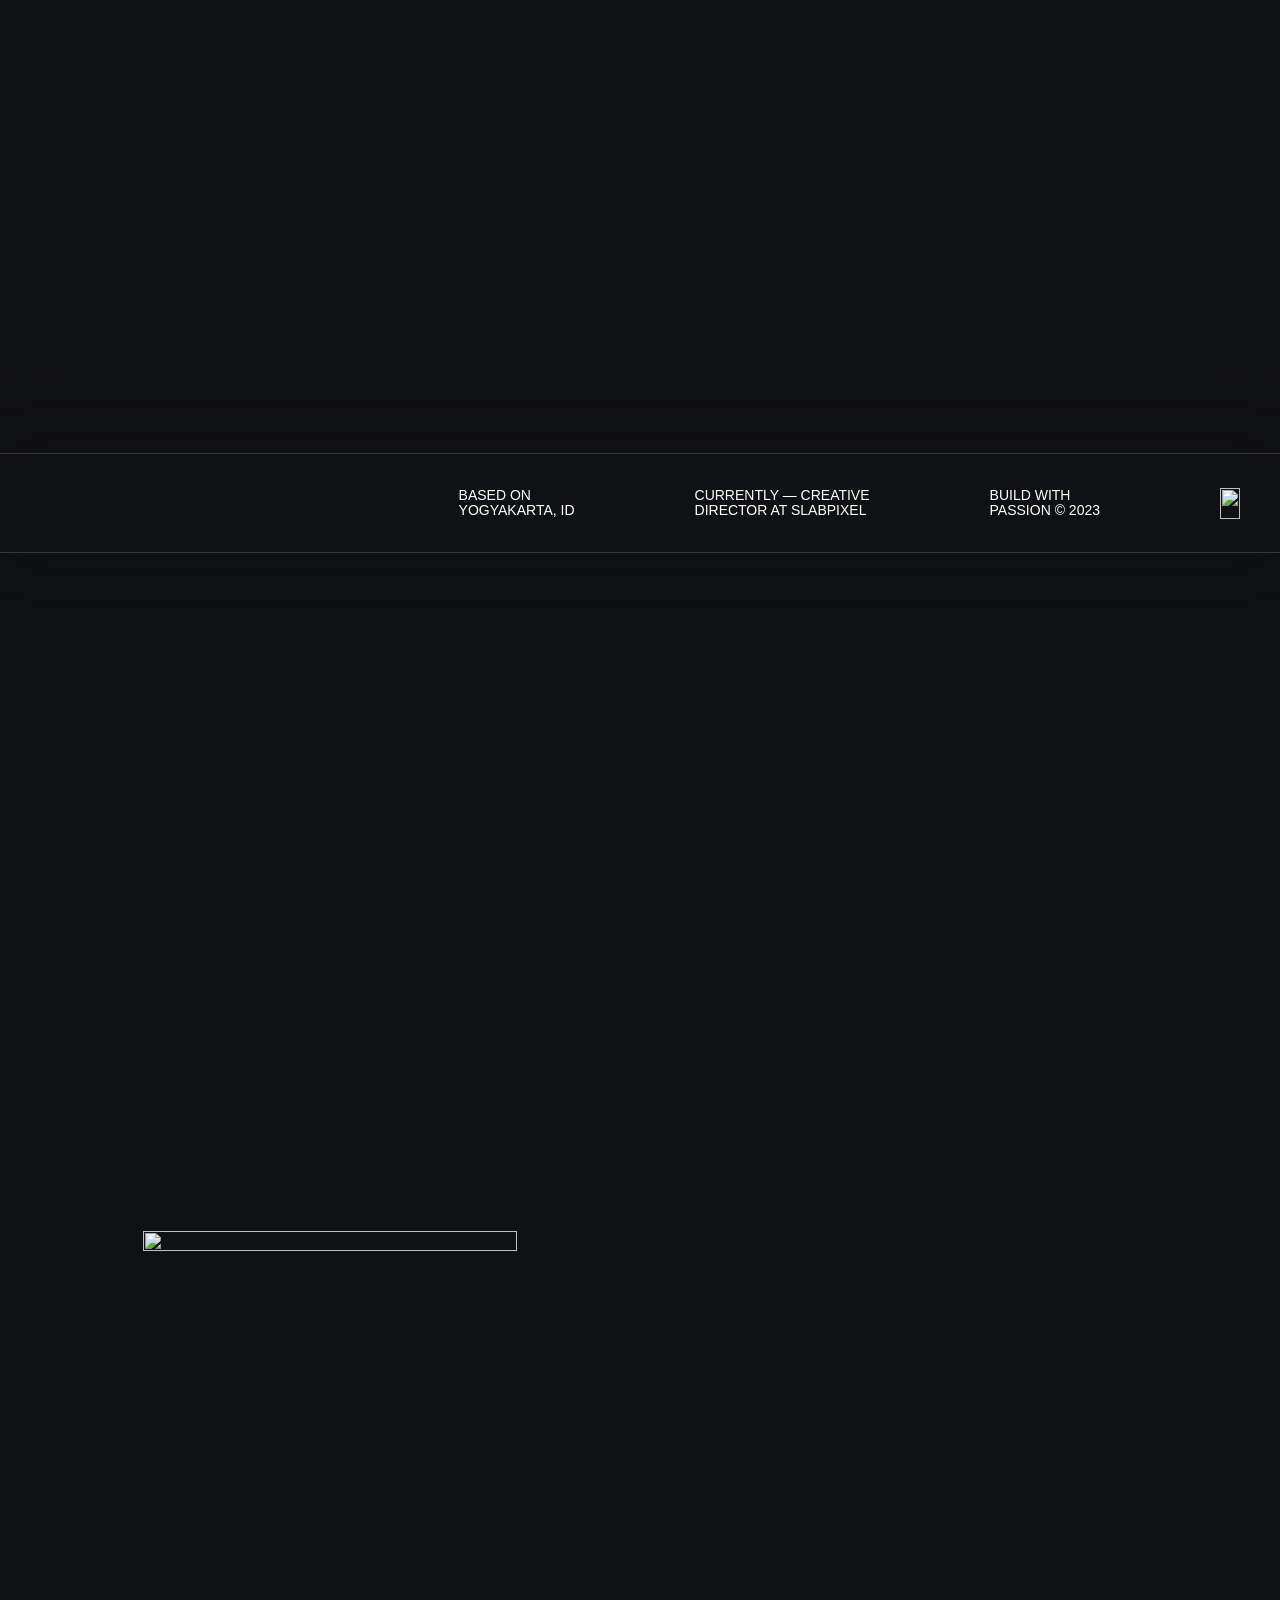
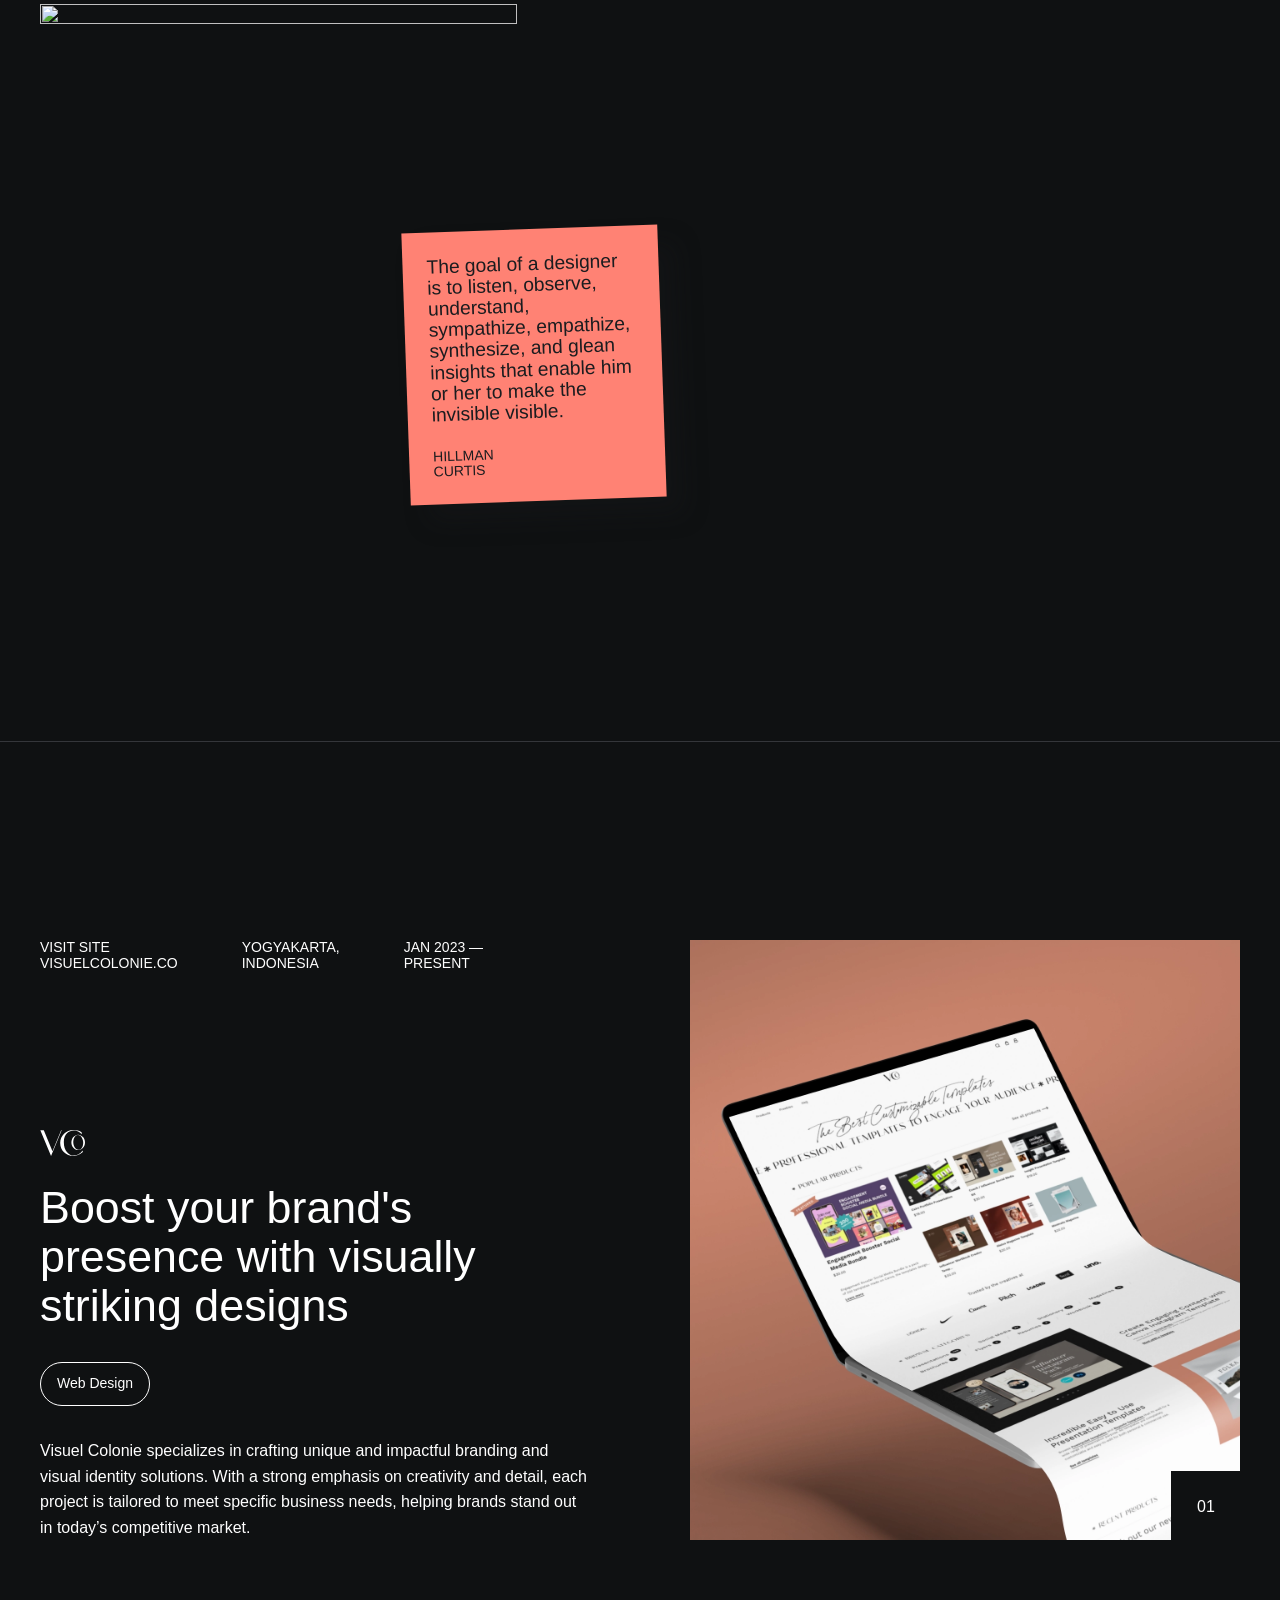
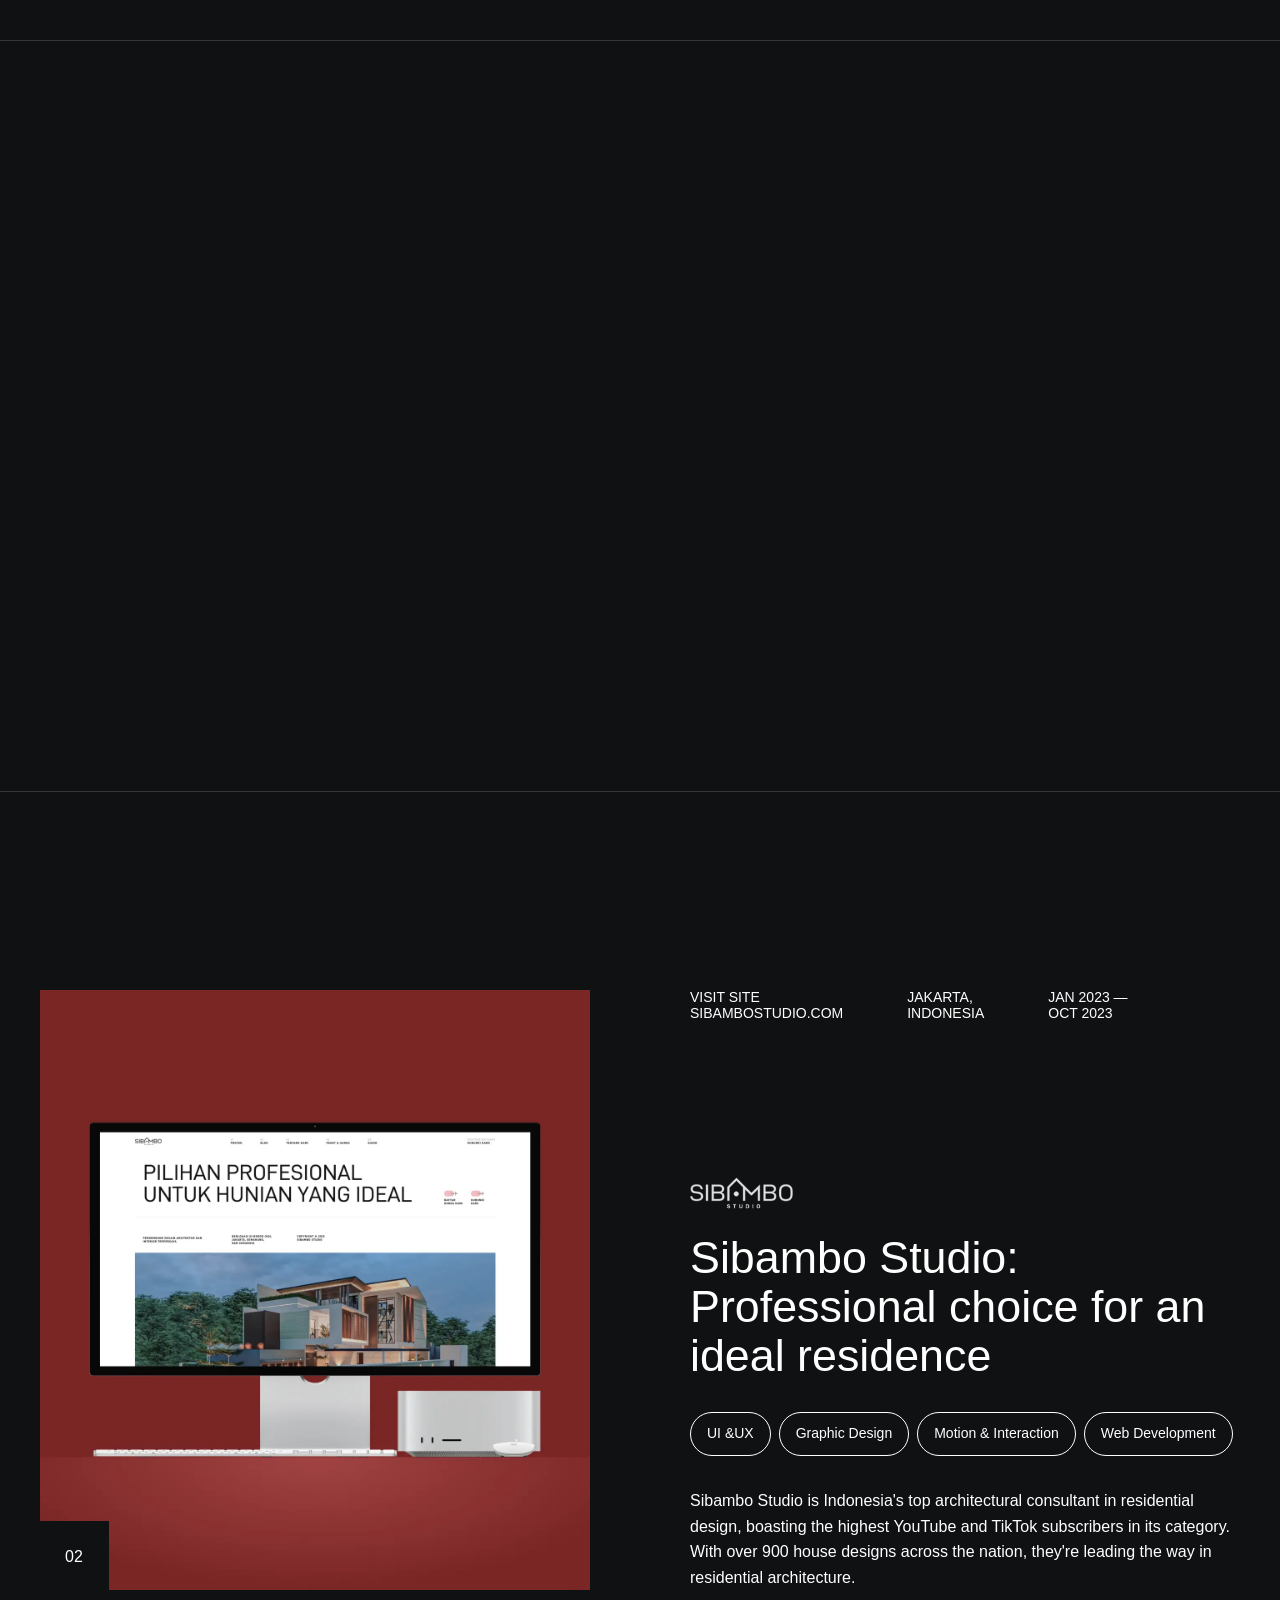
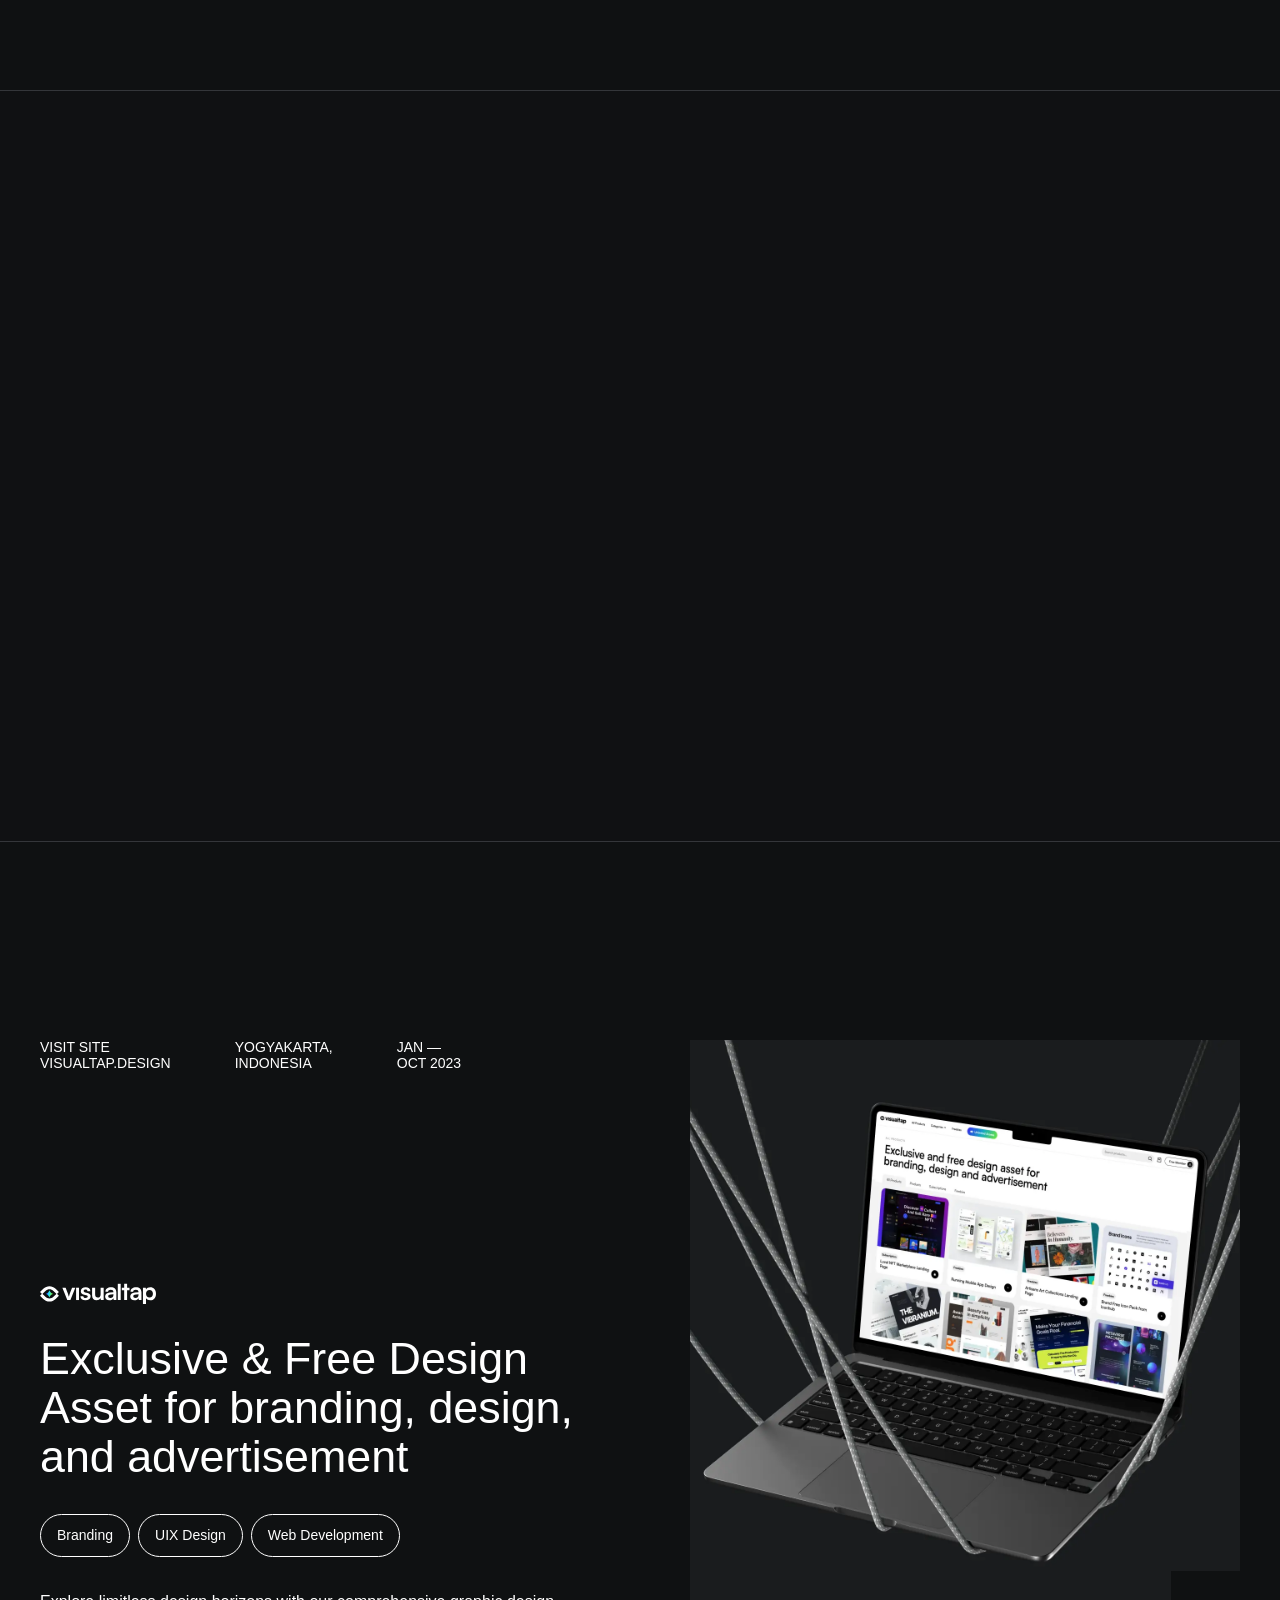
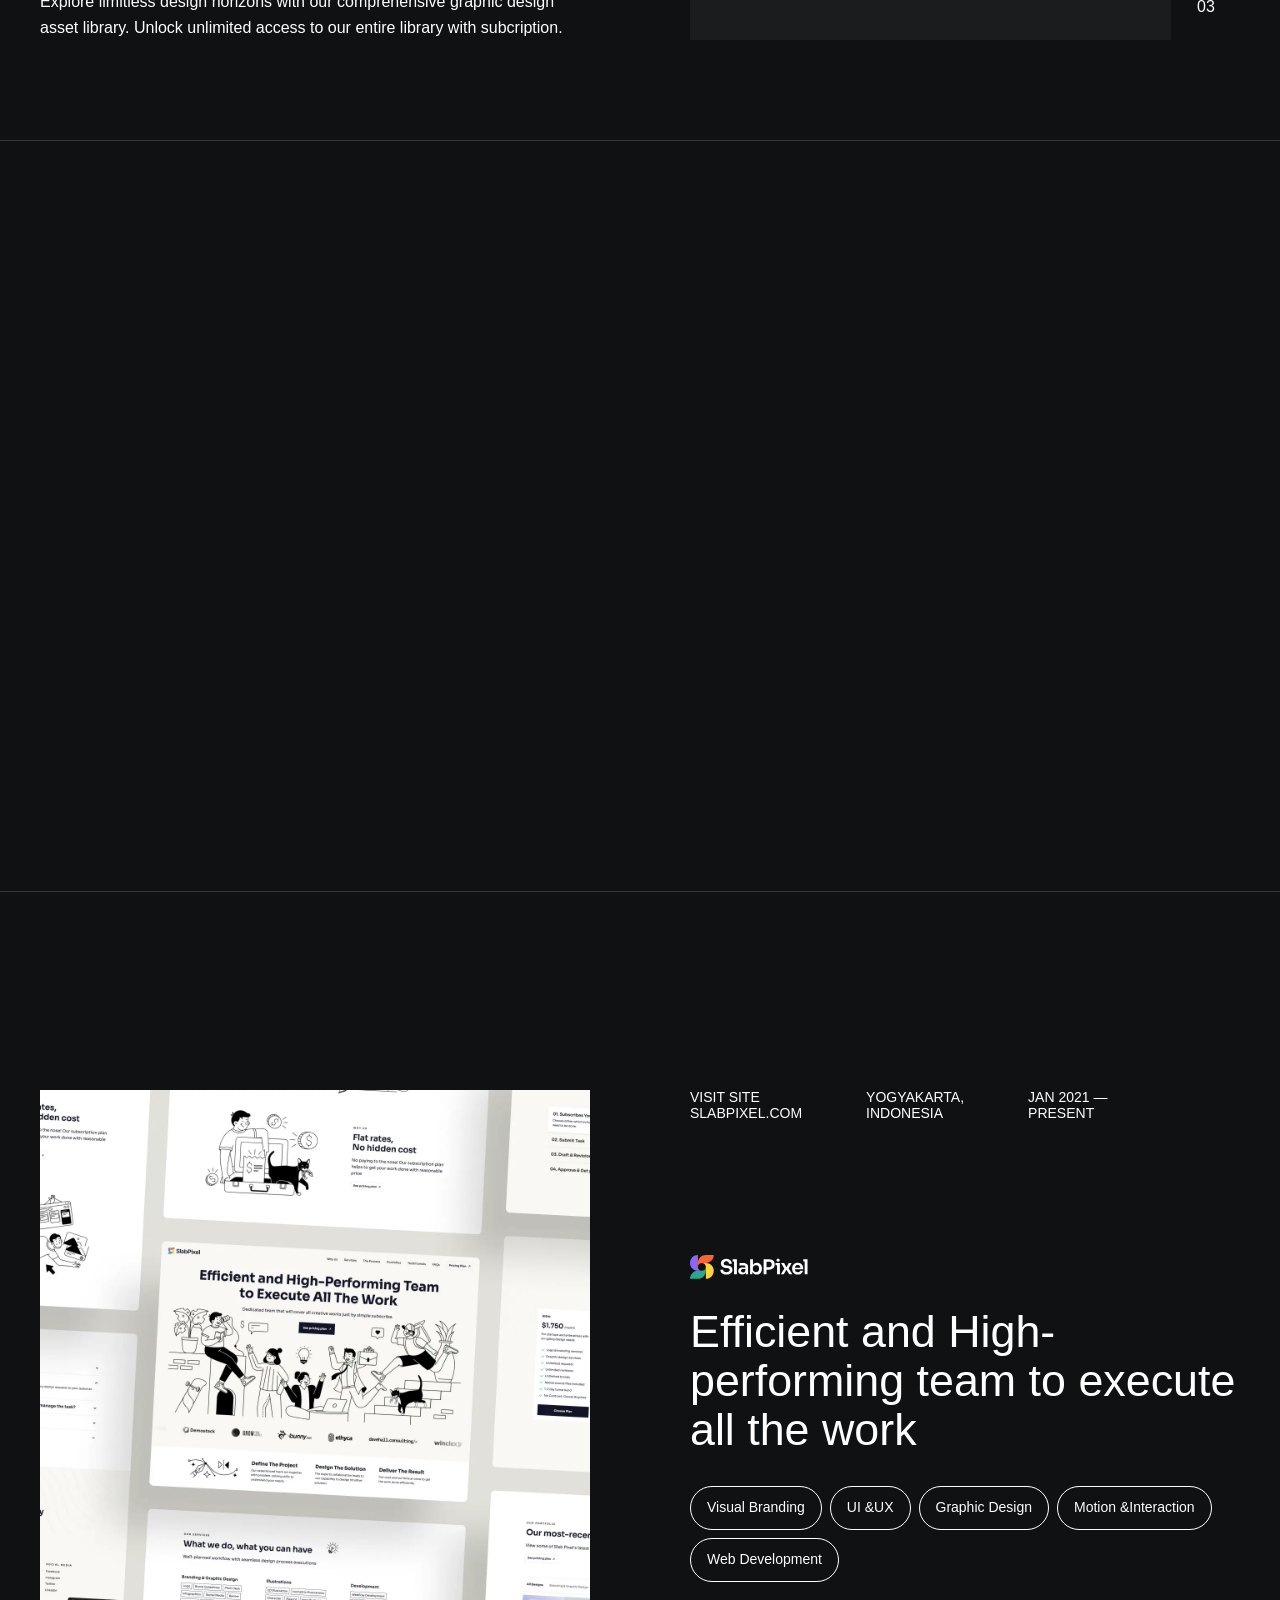
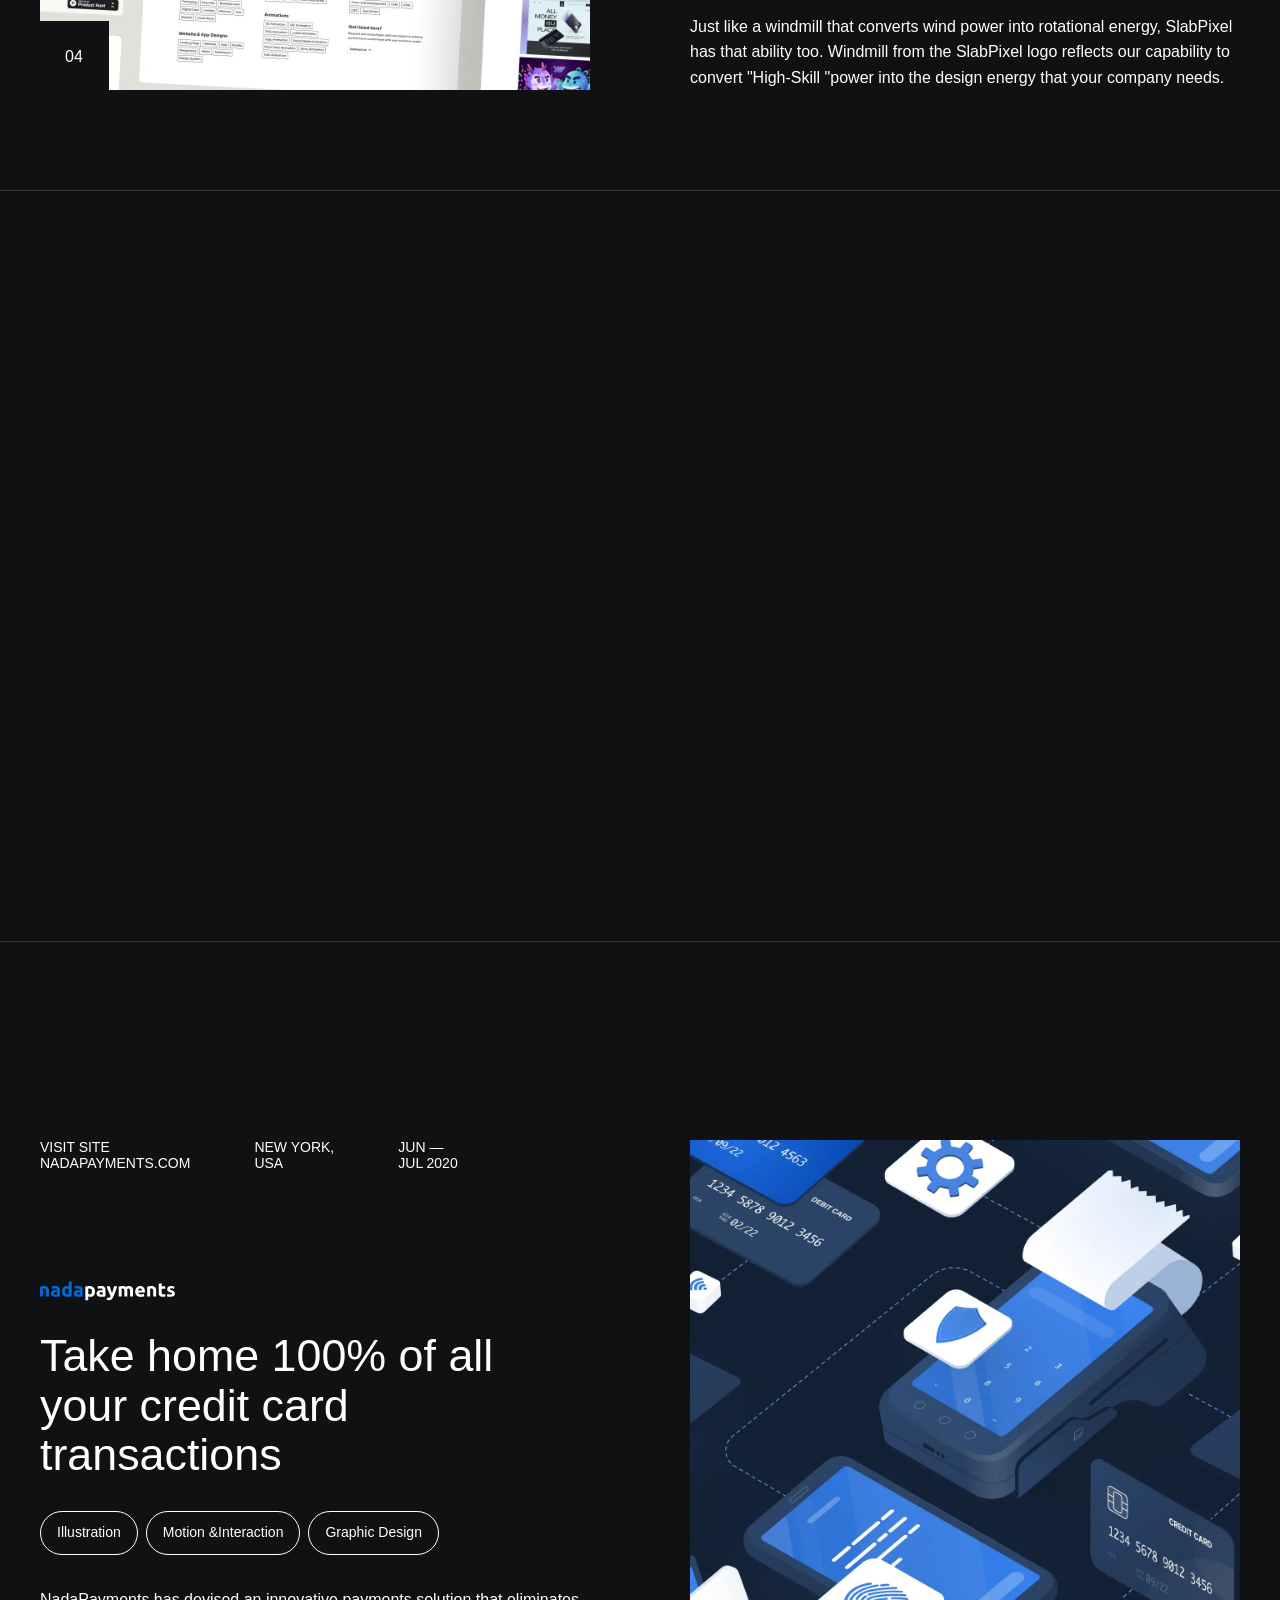
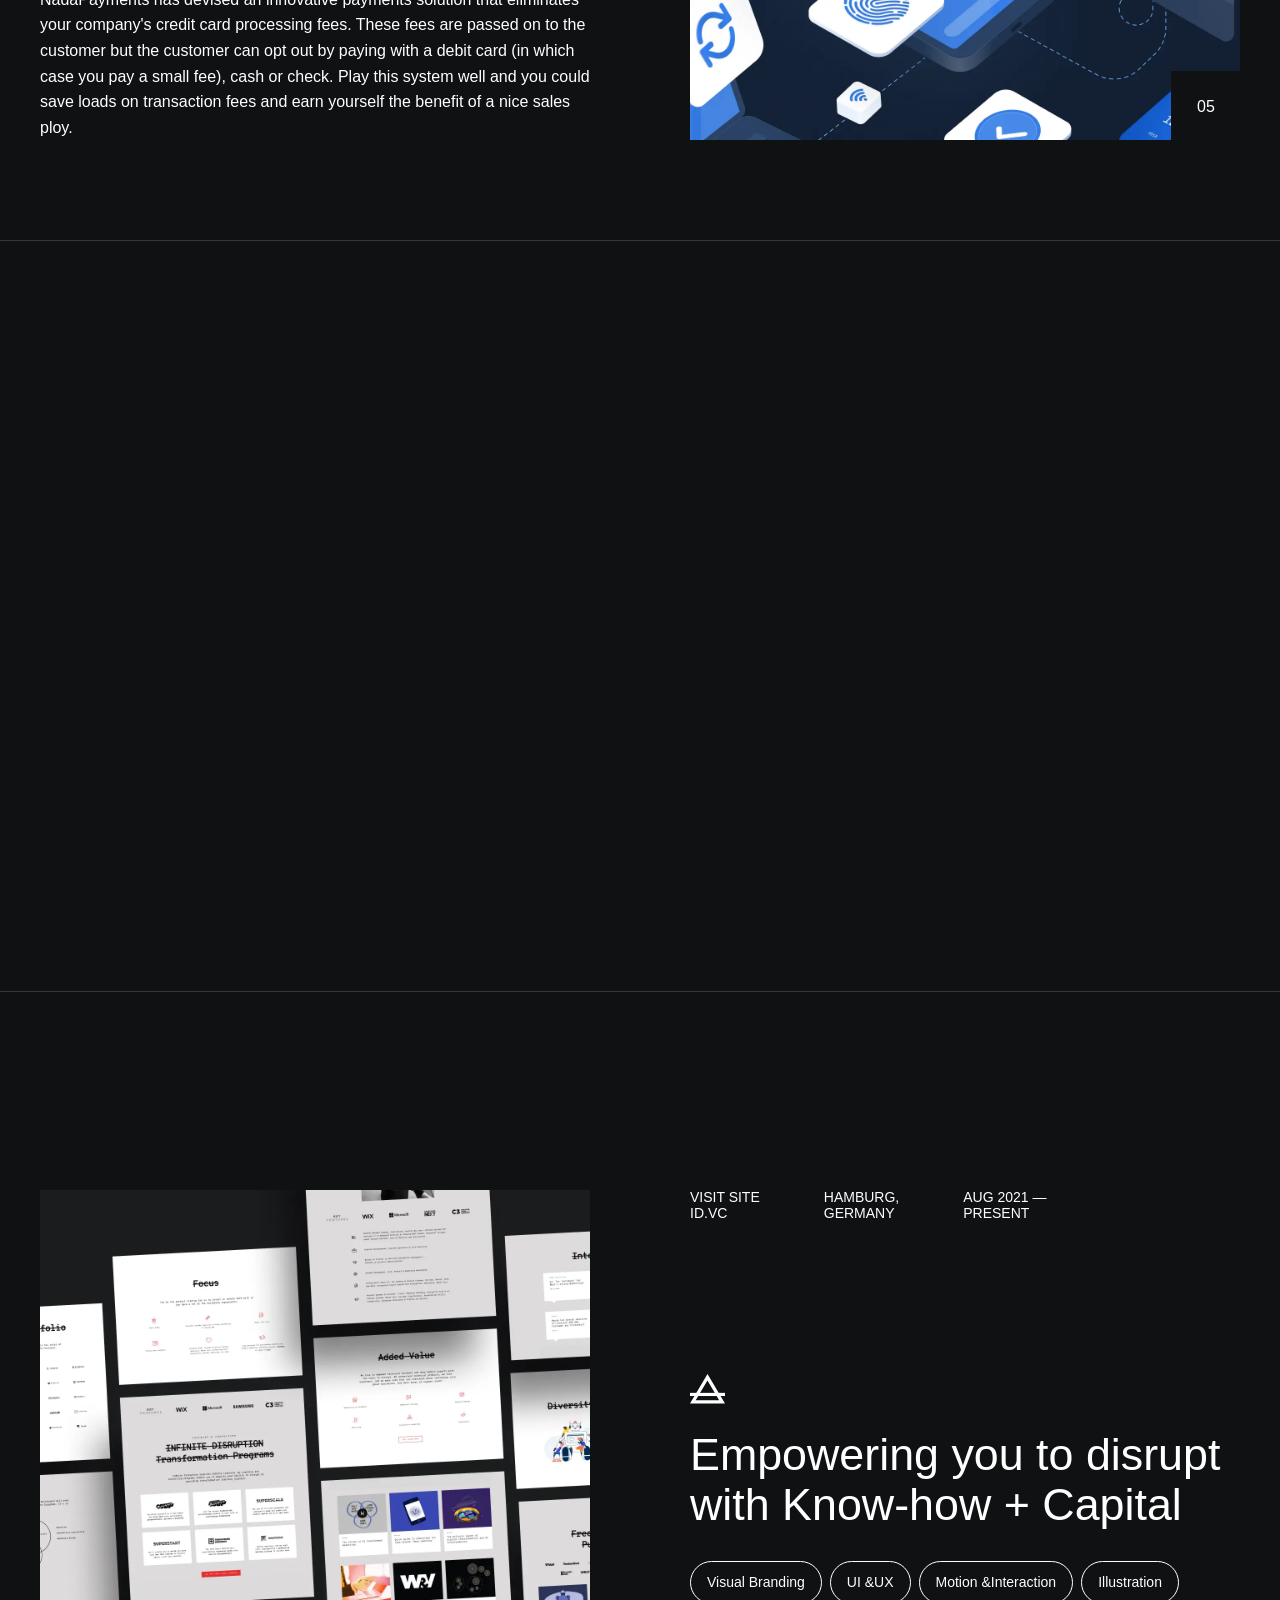
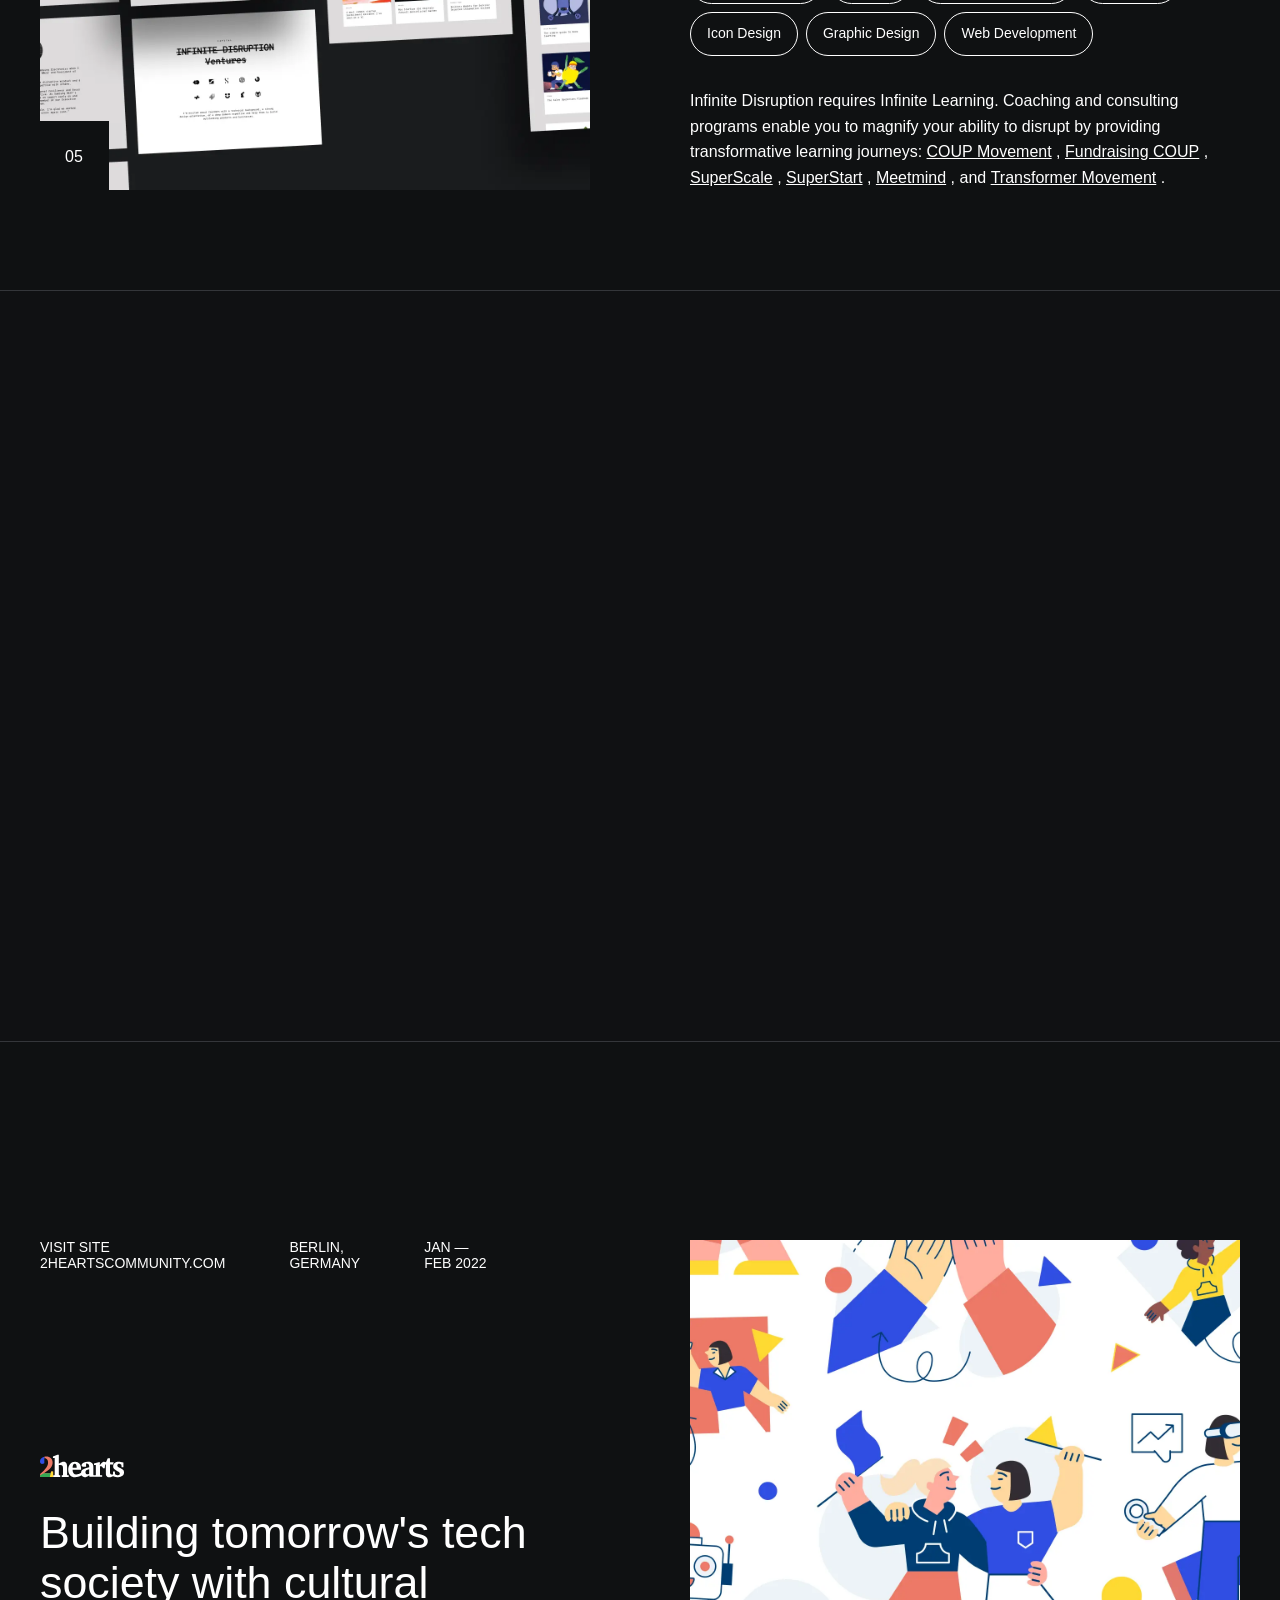
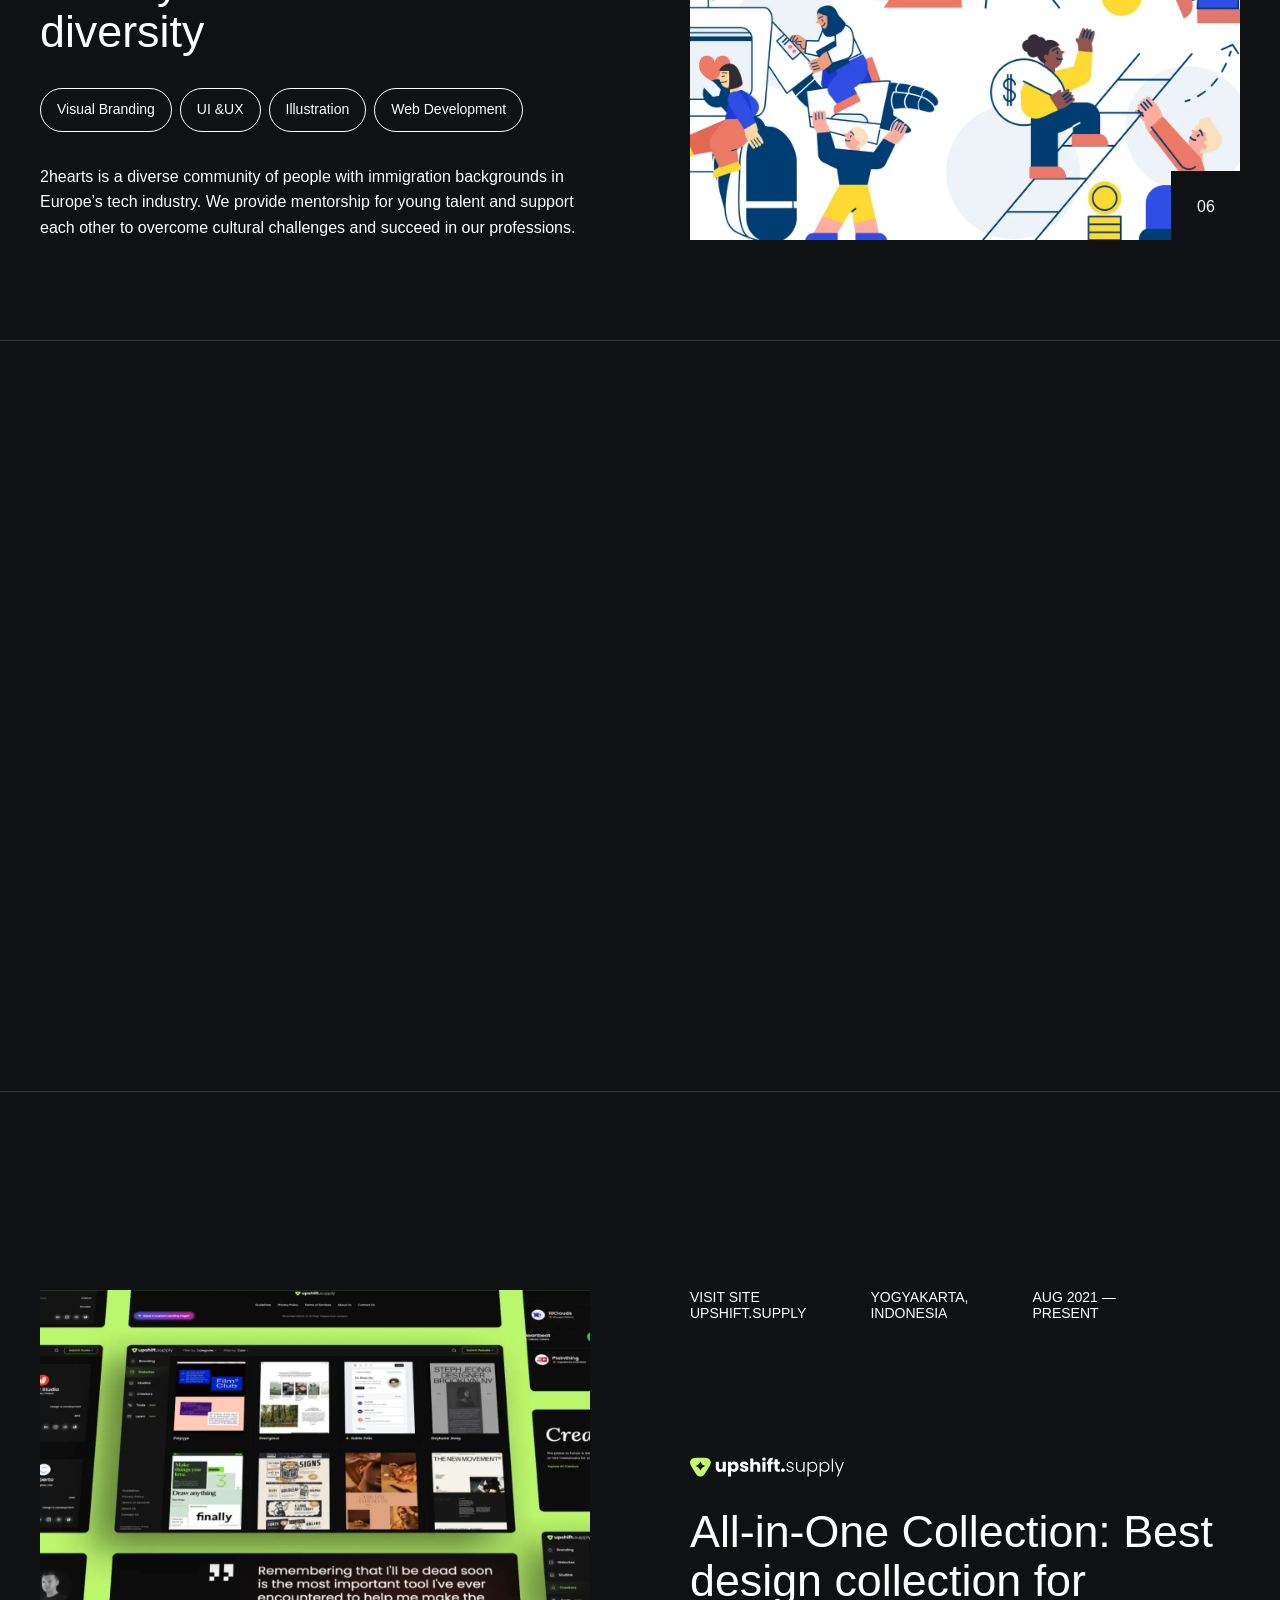
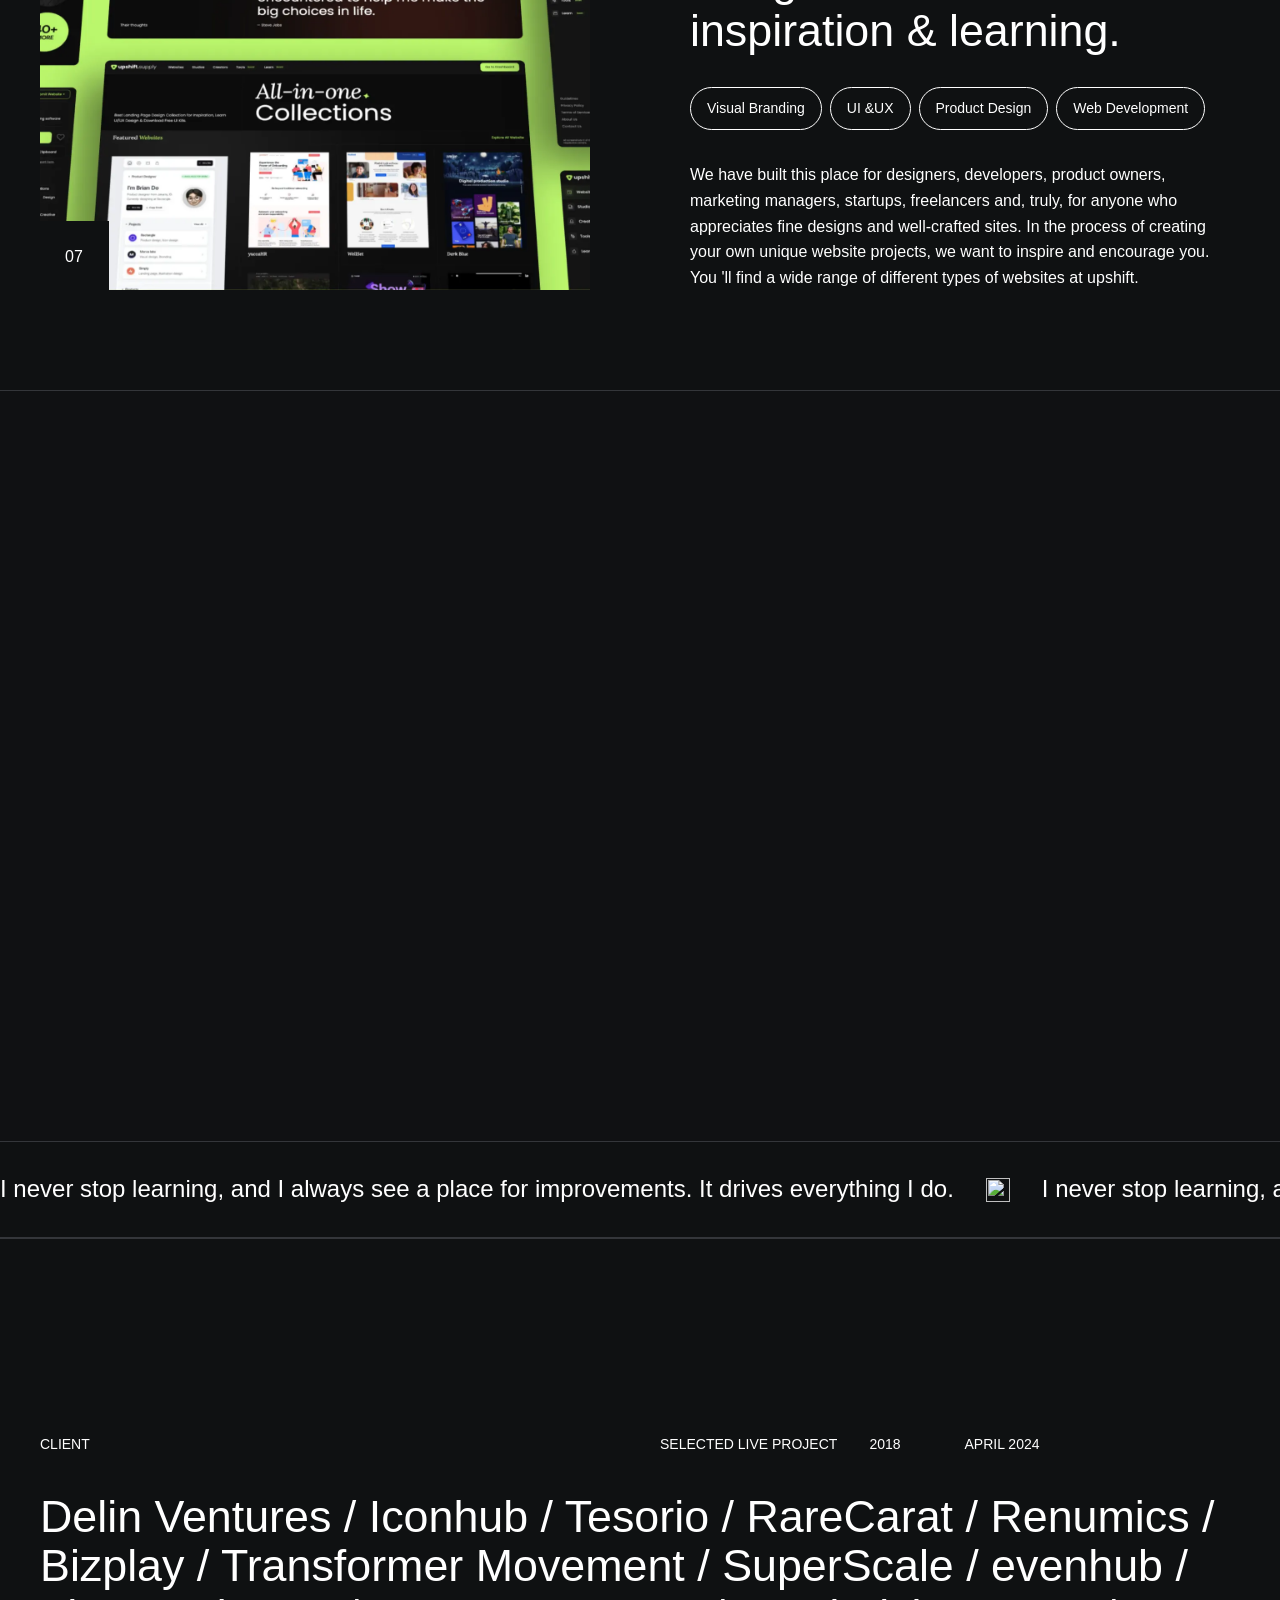
==== commit 86d623df: "update file" ====
--- a/index.html
+++ b/index.html
@@ -534,7 +534,7 @@
                     </div>
                     <div class="div-work-heading">
                         <img src="images/img-featured-6.svg" loading="lazy" alt="" class="img-work featured" />
-                        <h2 class="heading-2 padding-bottom">Exclusive & Free Design Asset for branding, design, & advertisement</h2>
+                        <h2 class="heading-2 padding-bottom">Exclusive & Free Design Asset for branding, design, and advertisement</h2>
                         <div class="div-label">
                             <div class="div-label-item">
                                 <div class="text-block">Branding</div>
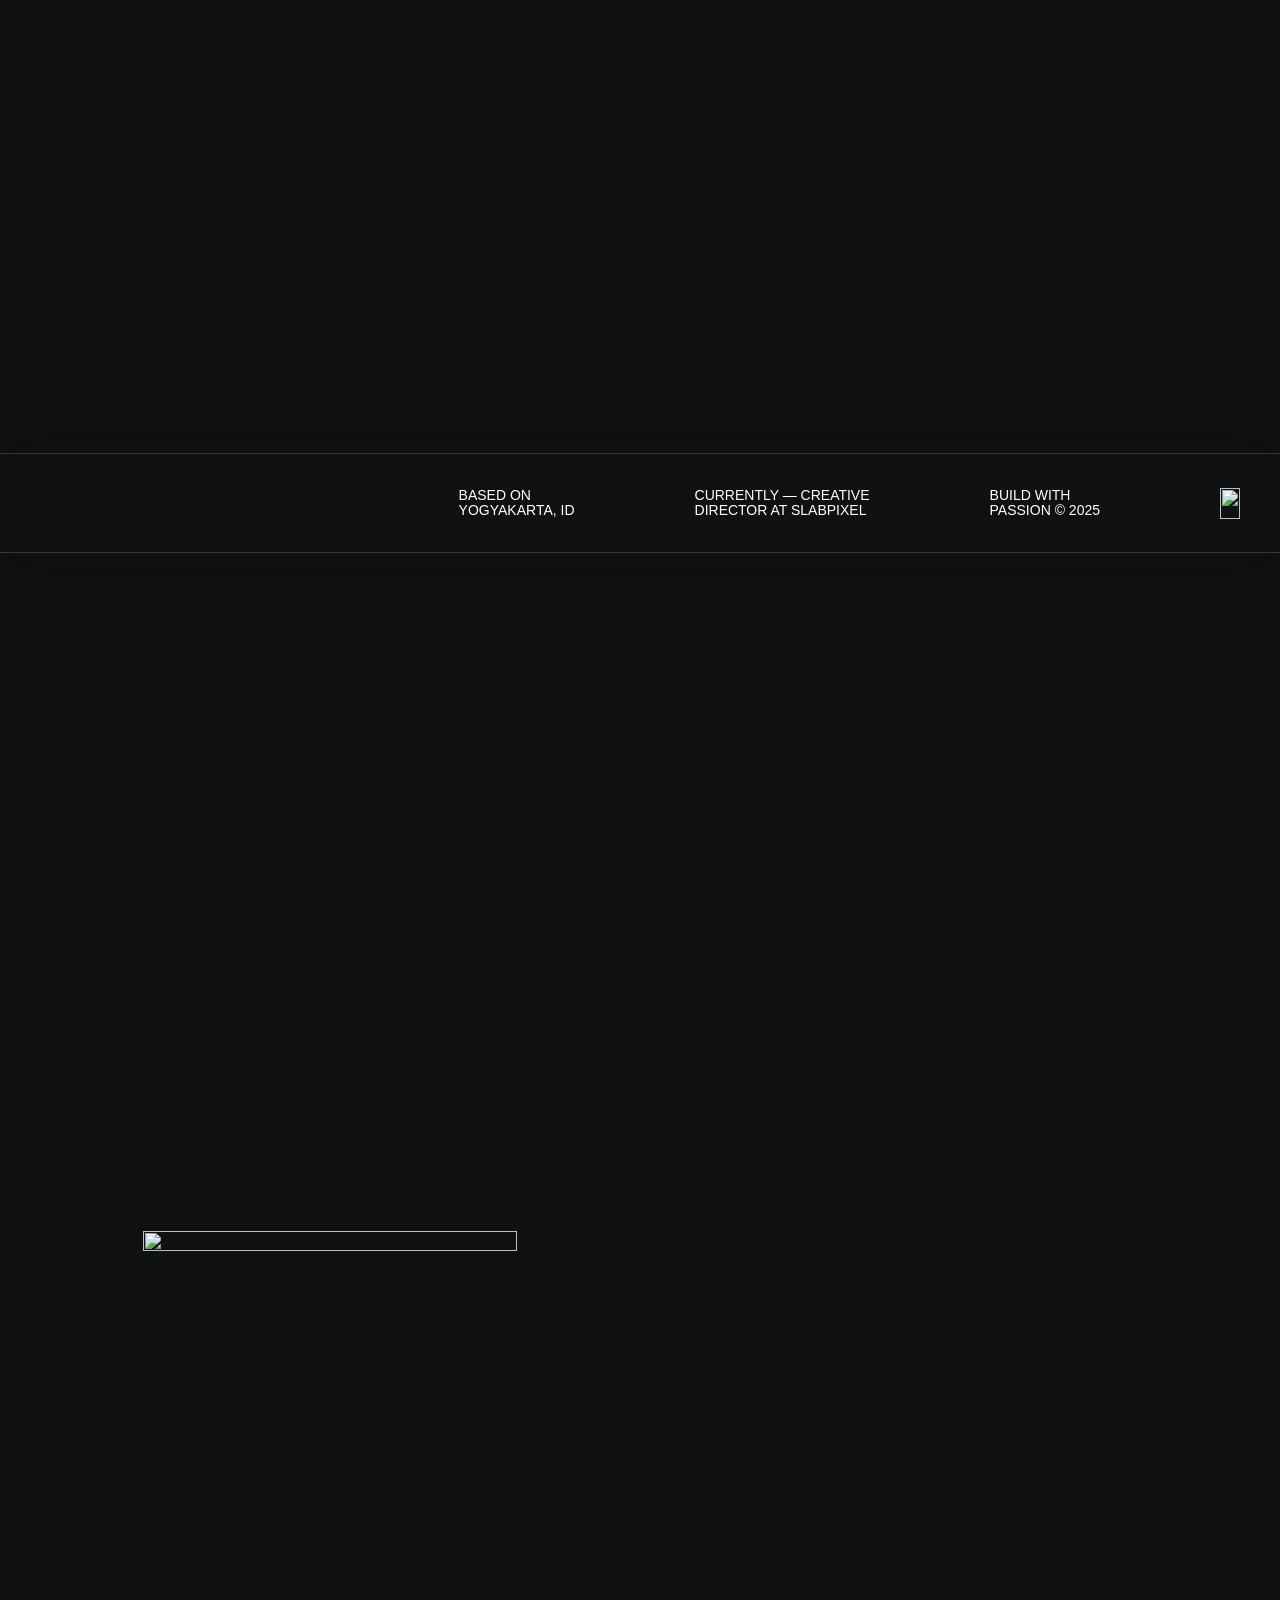
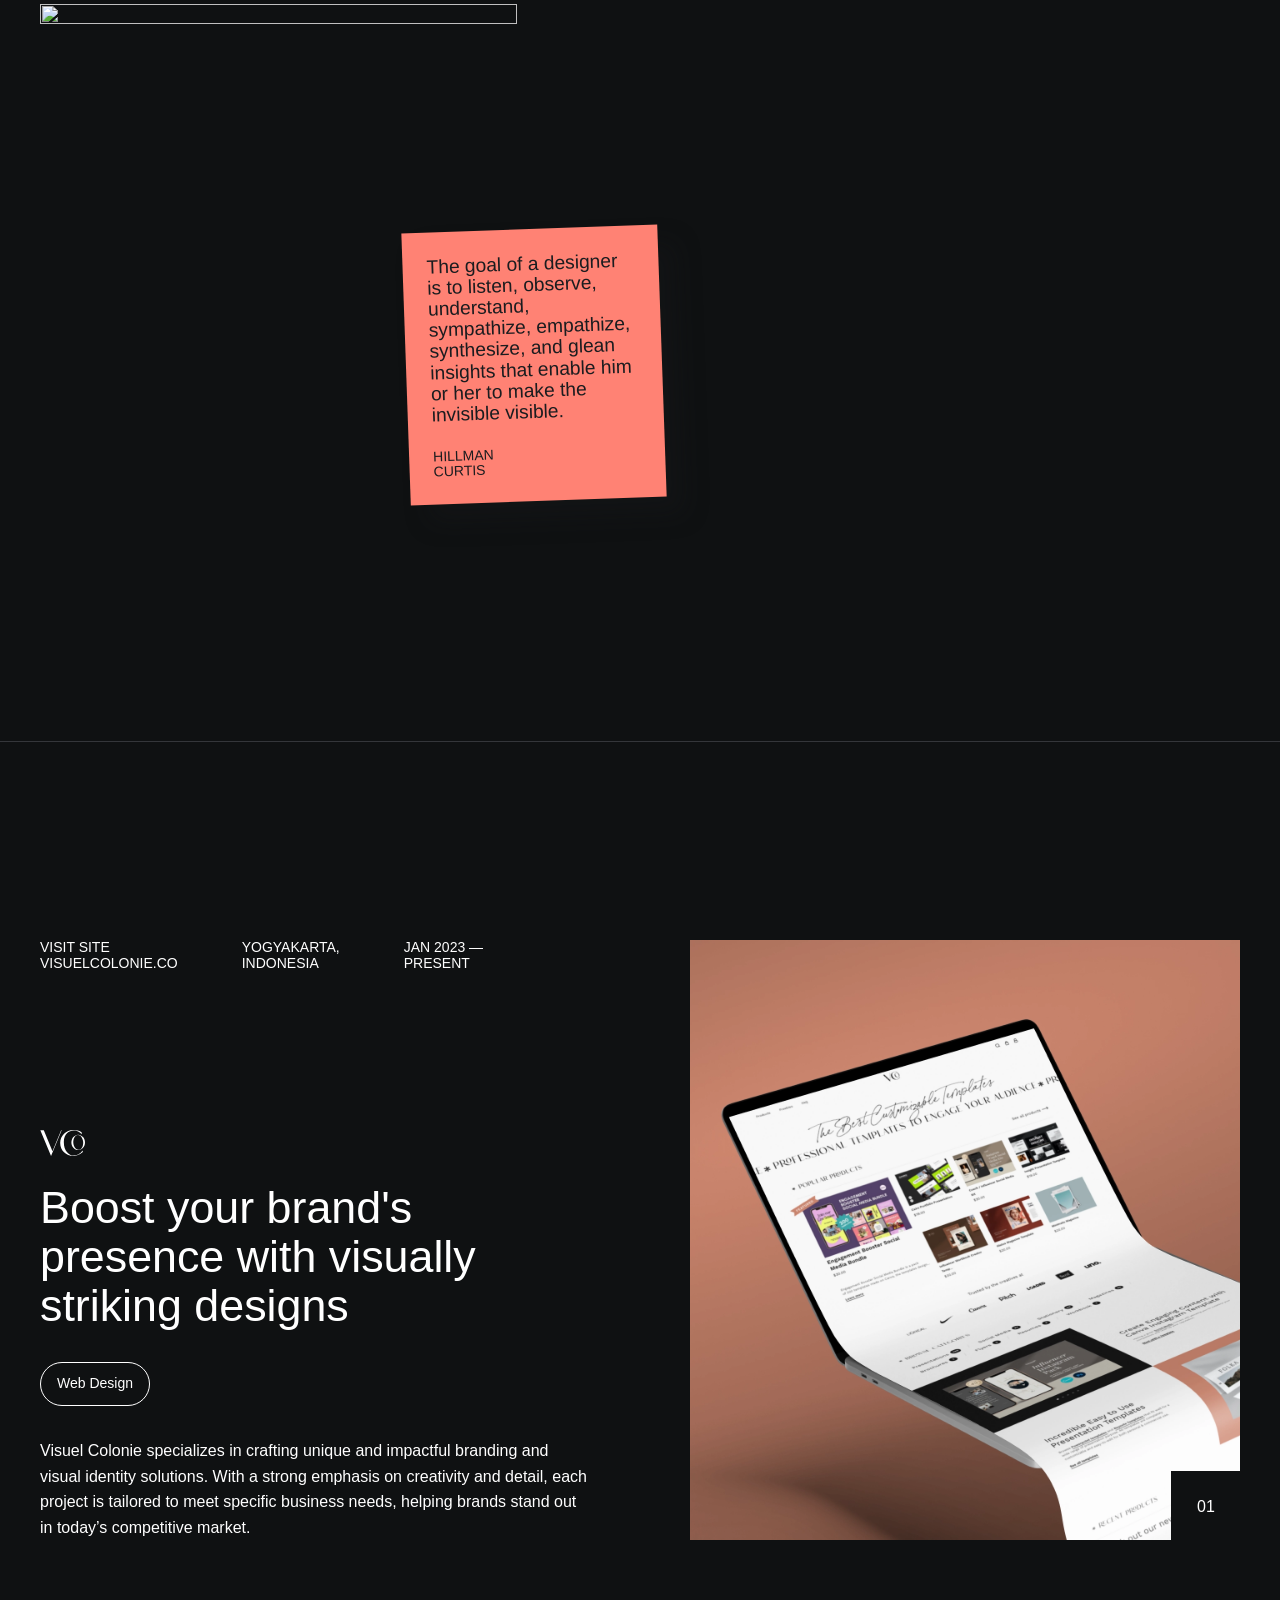
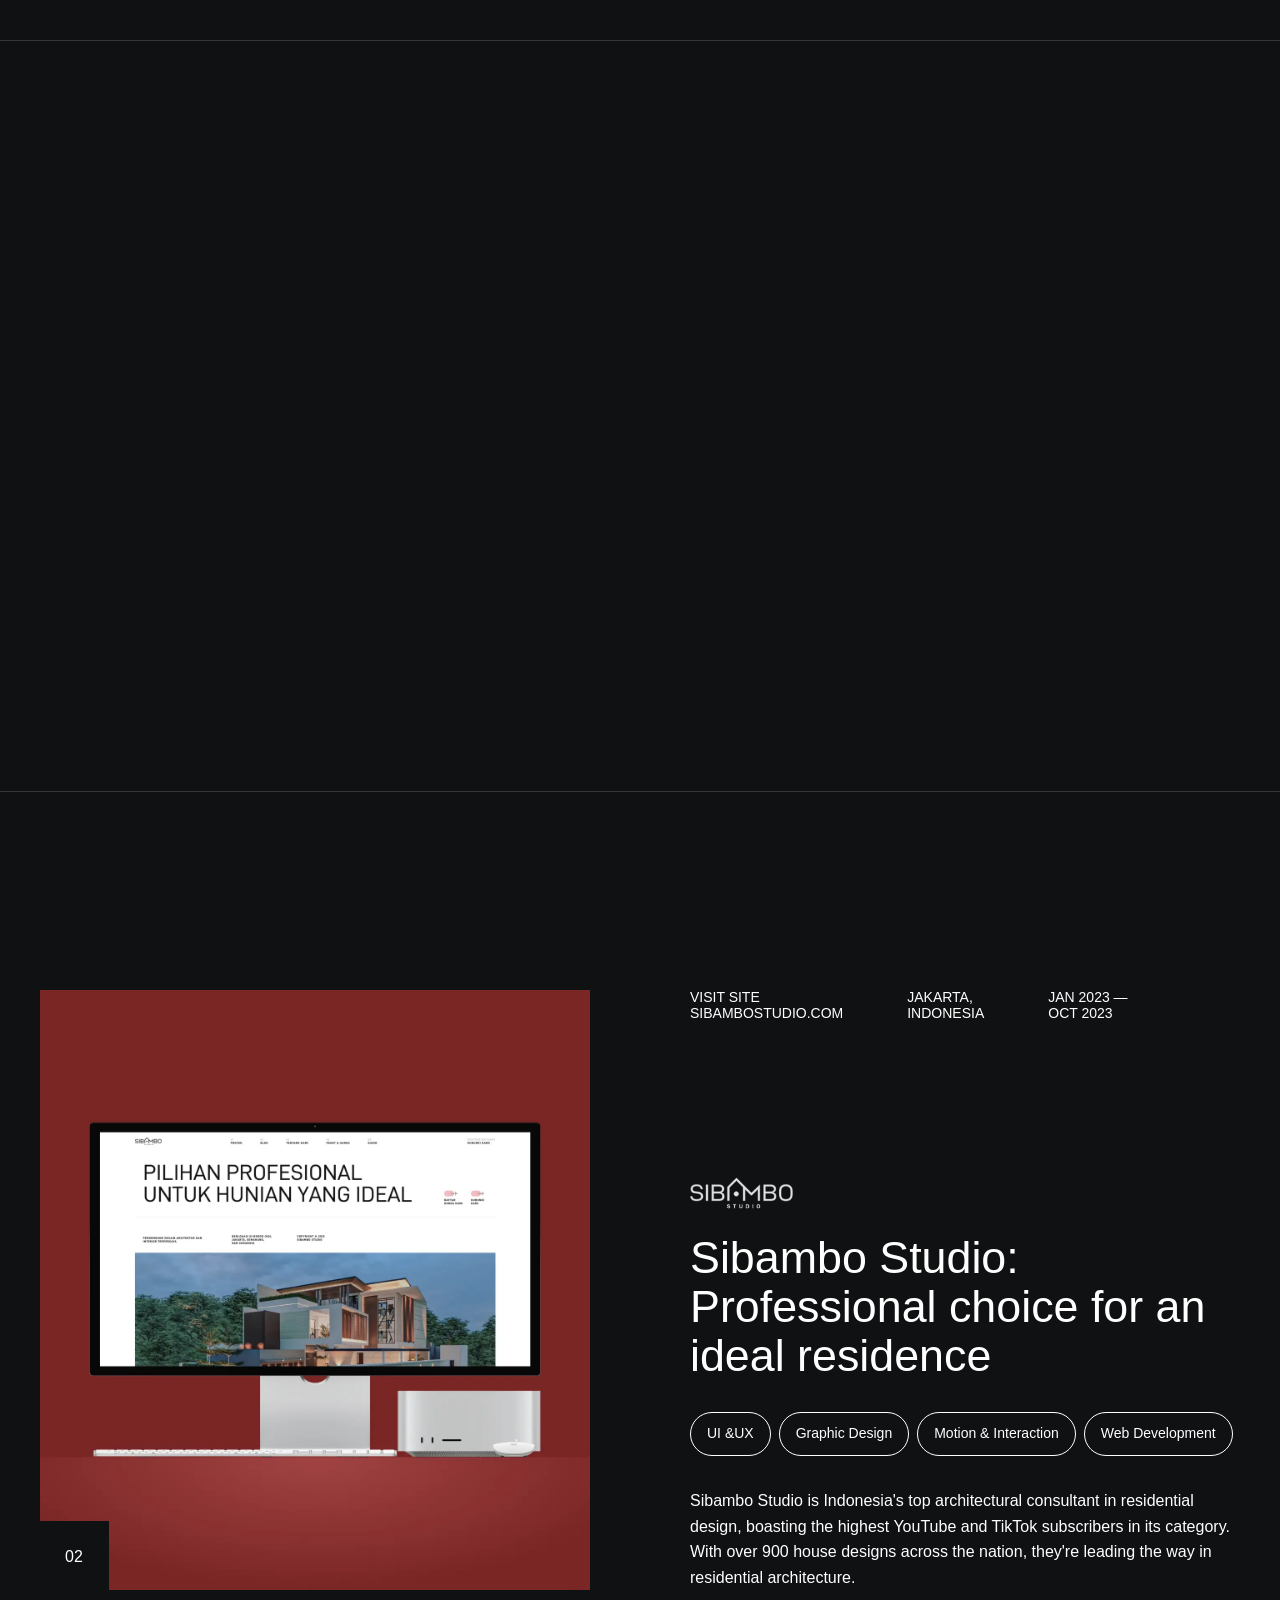
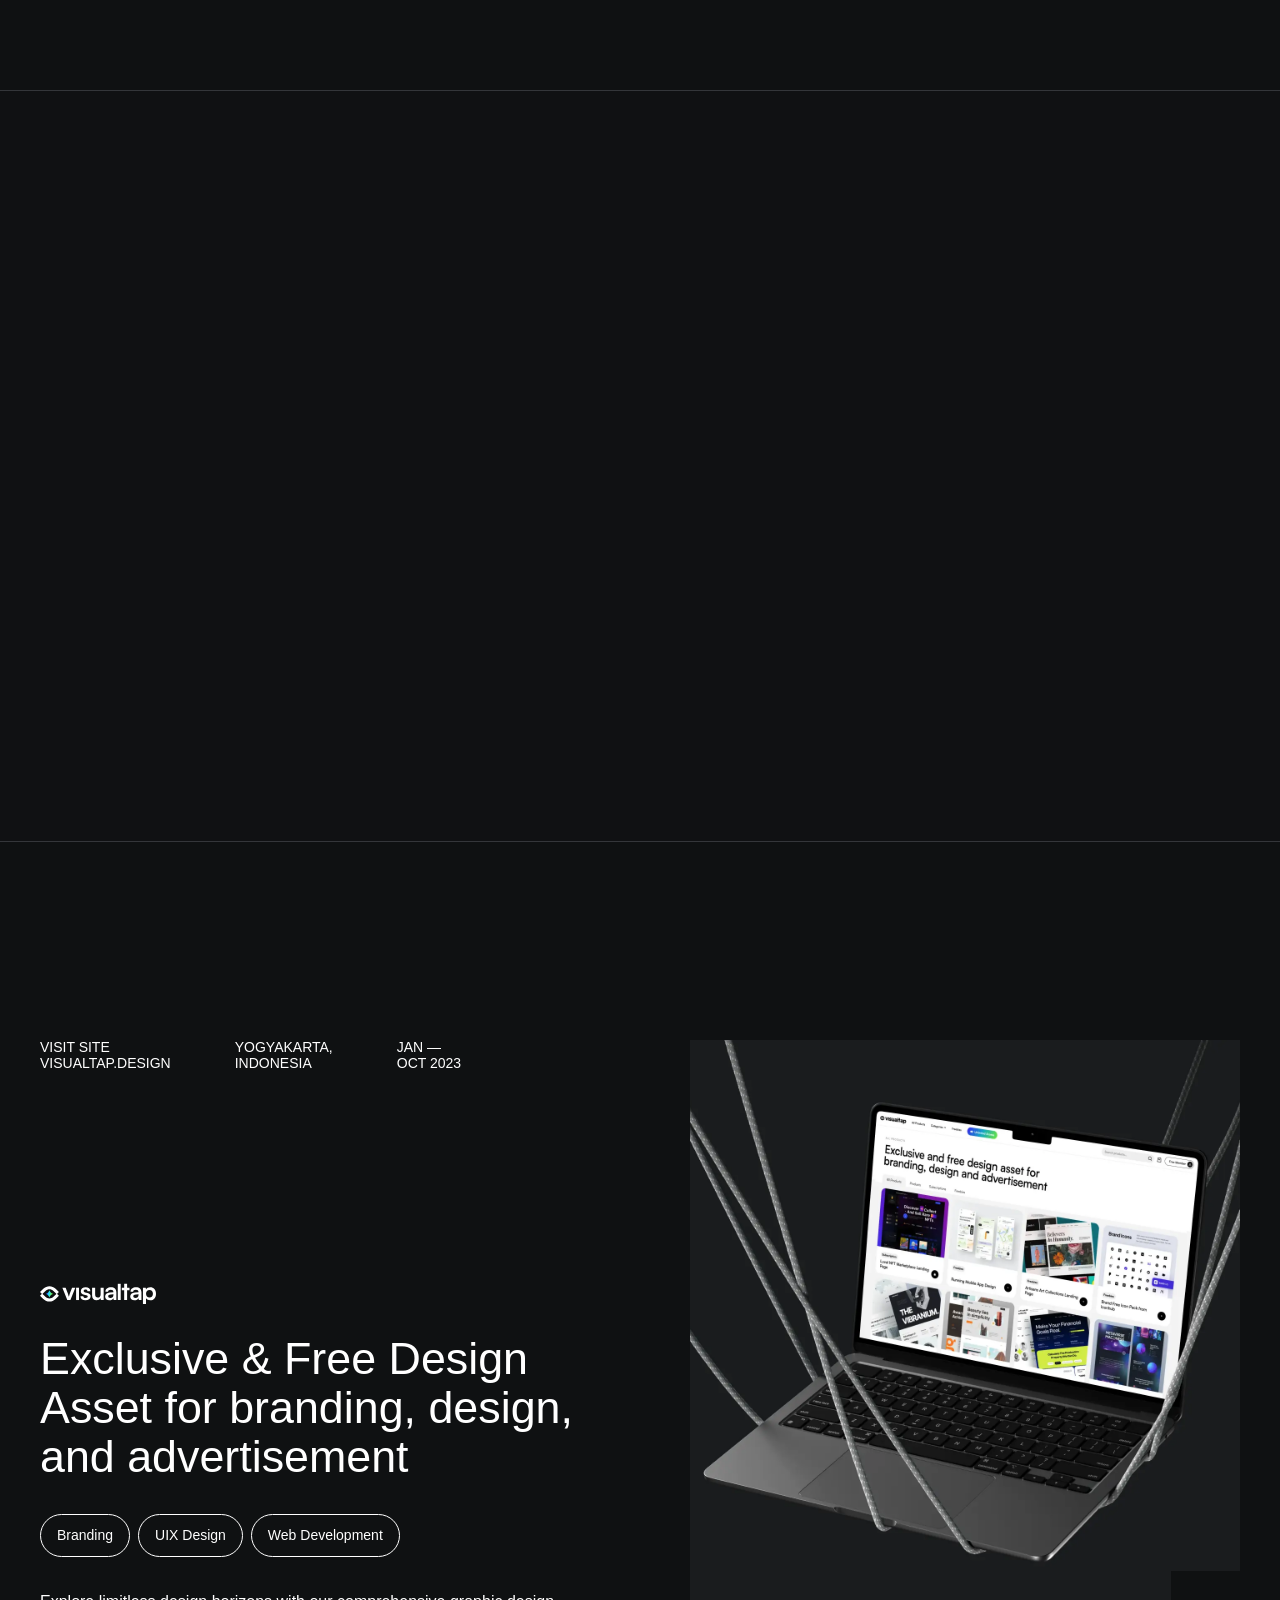
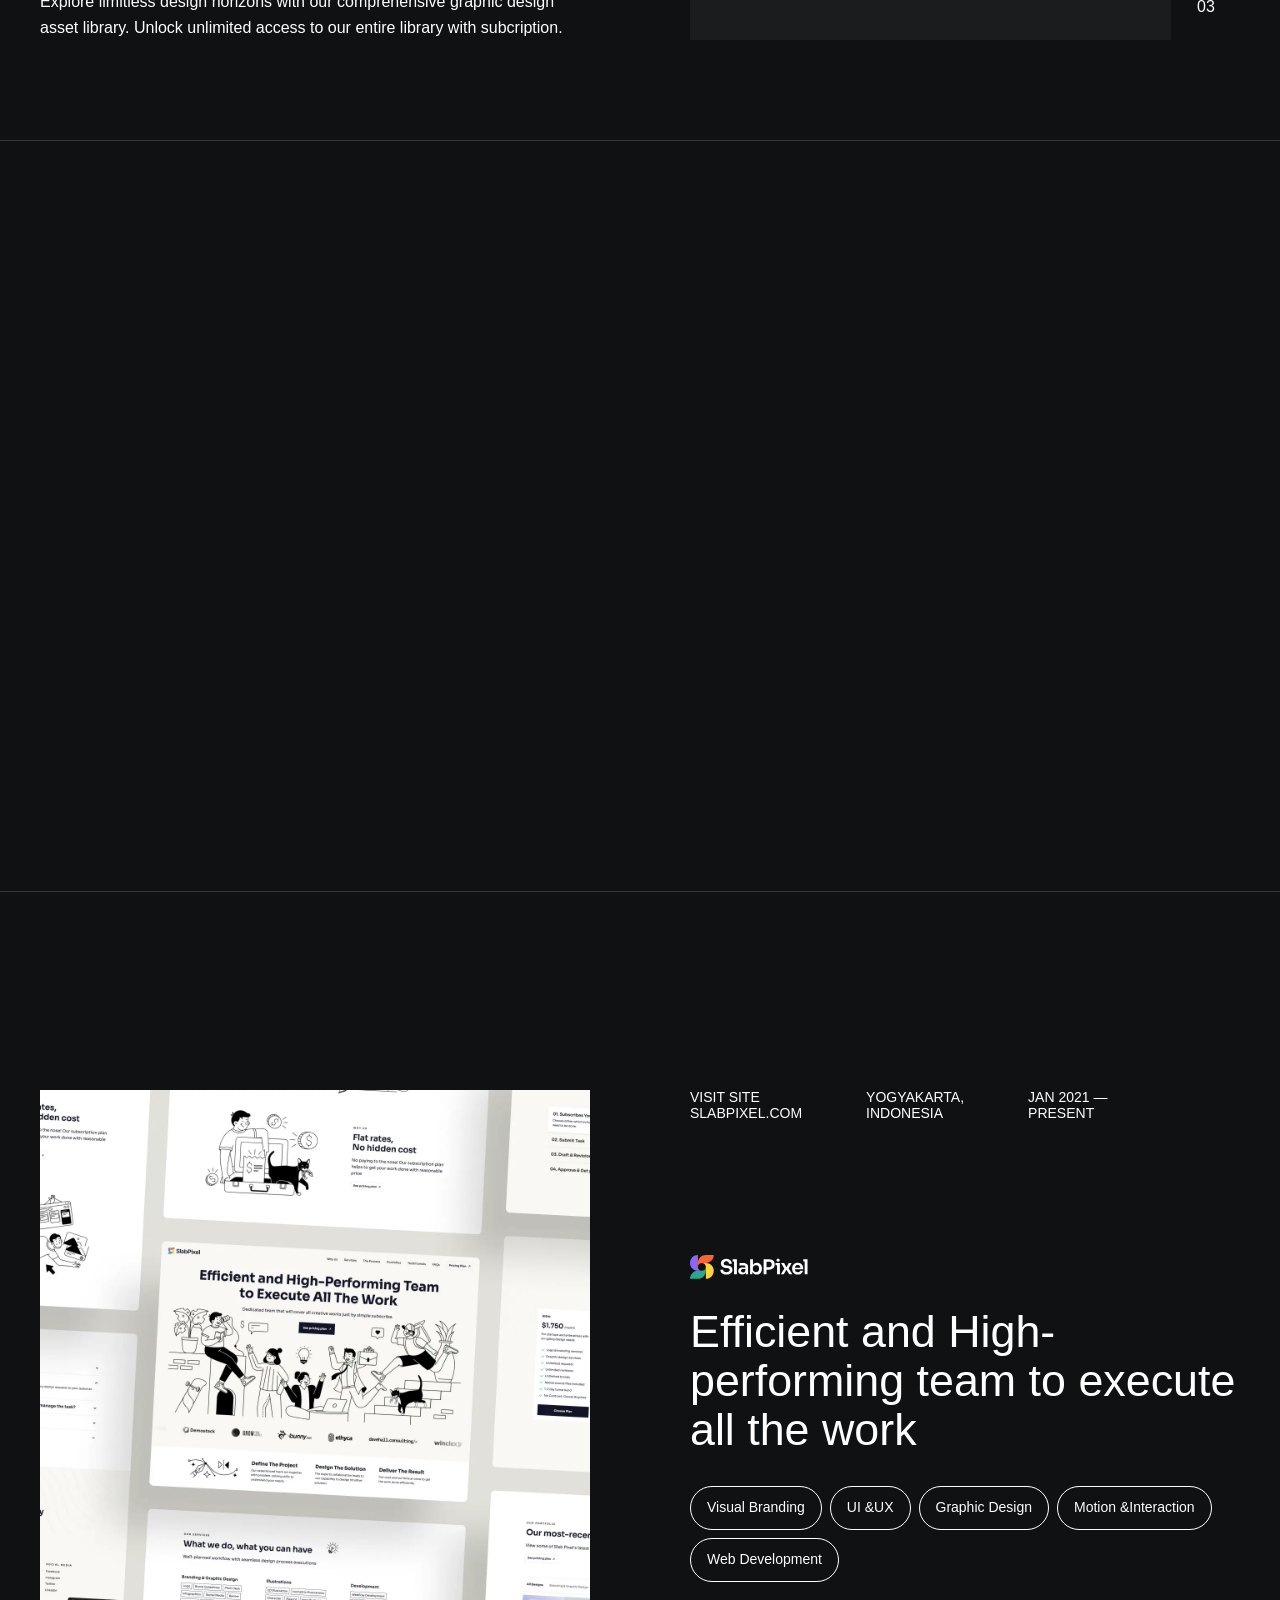
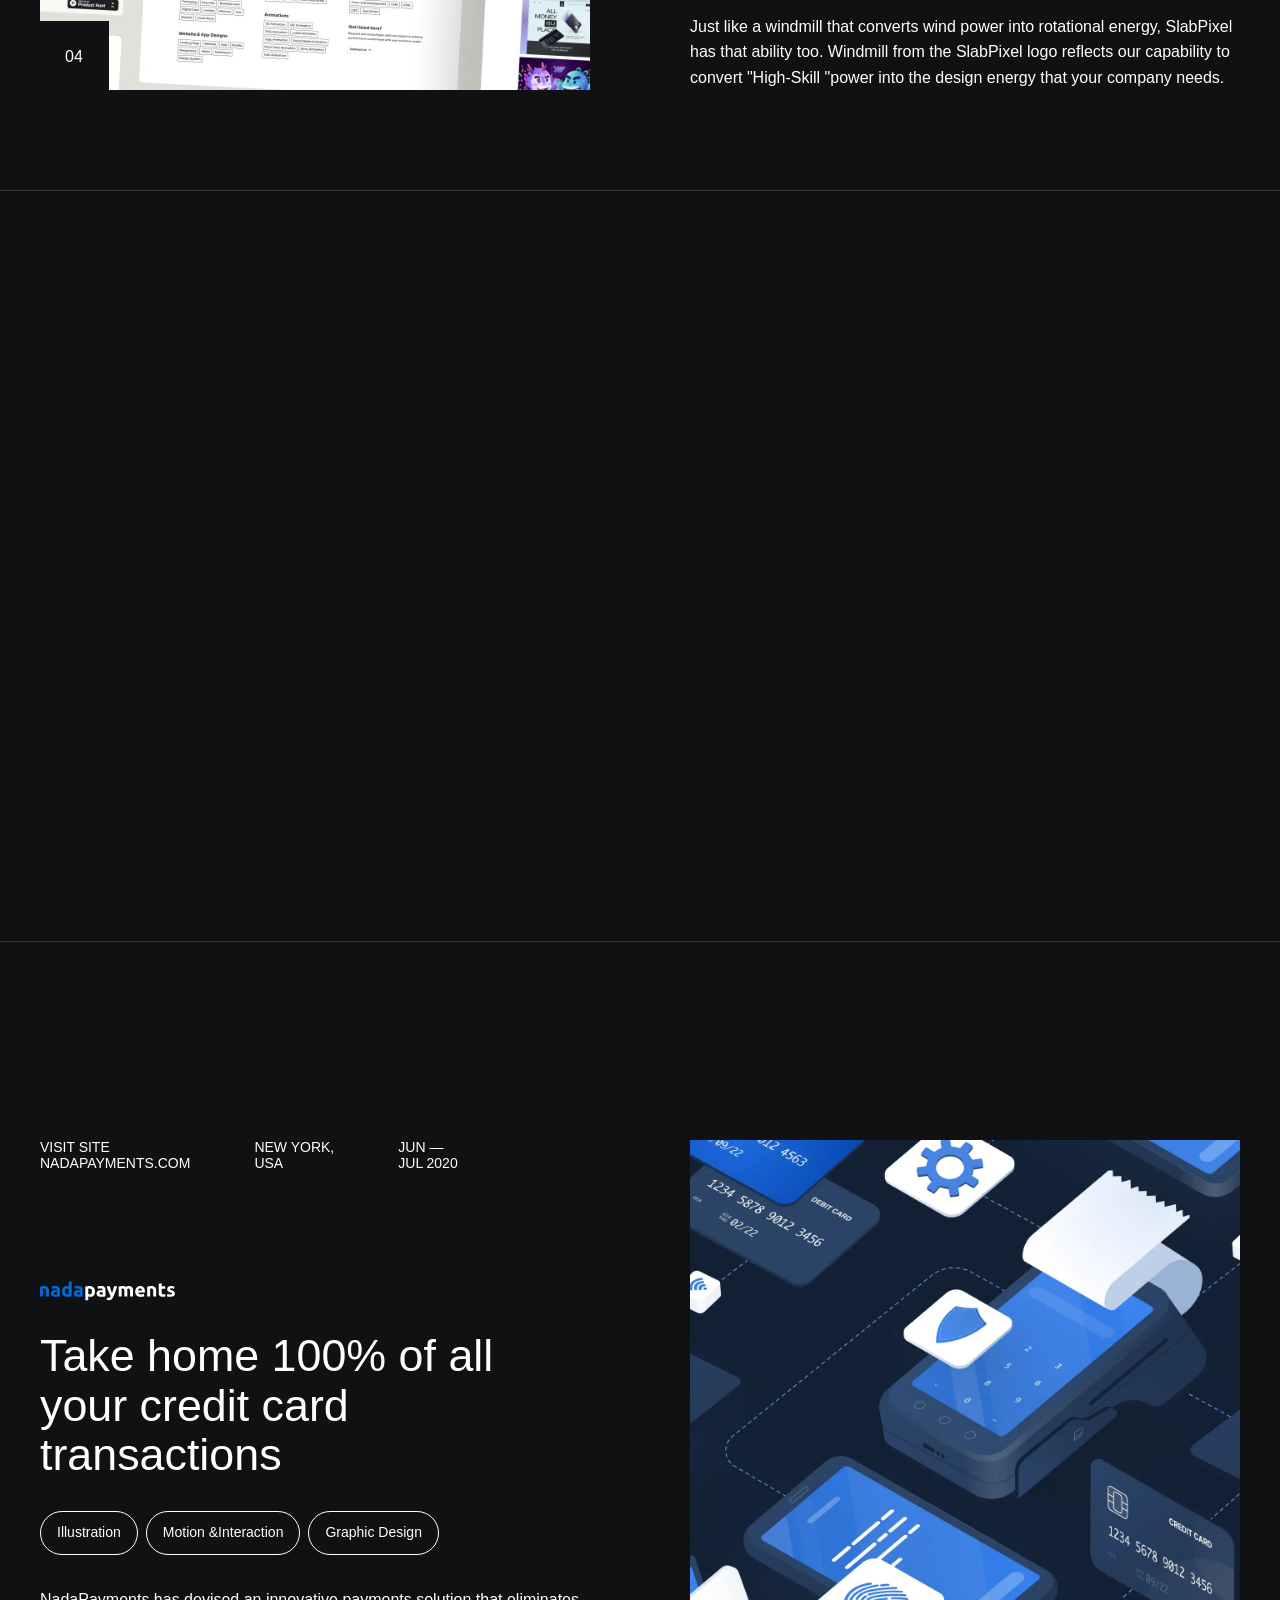
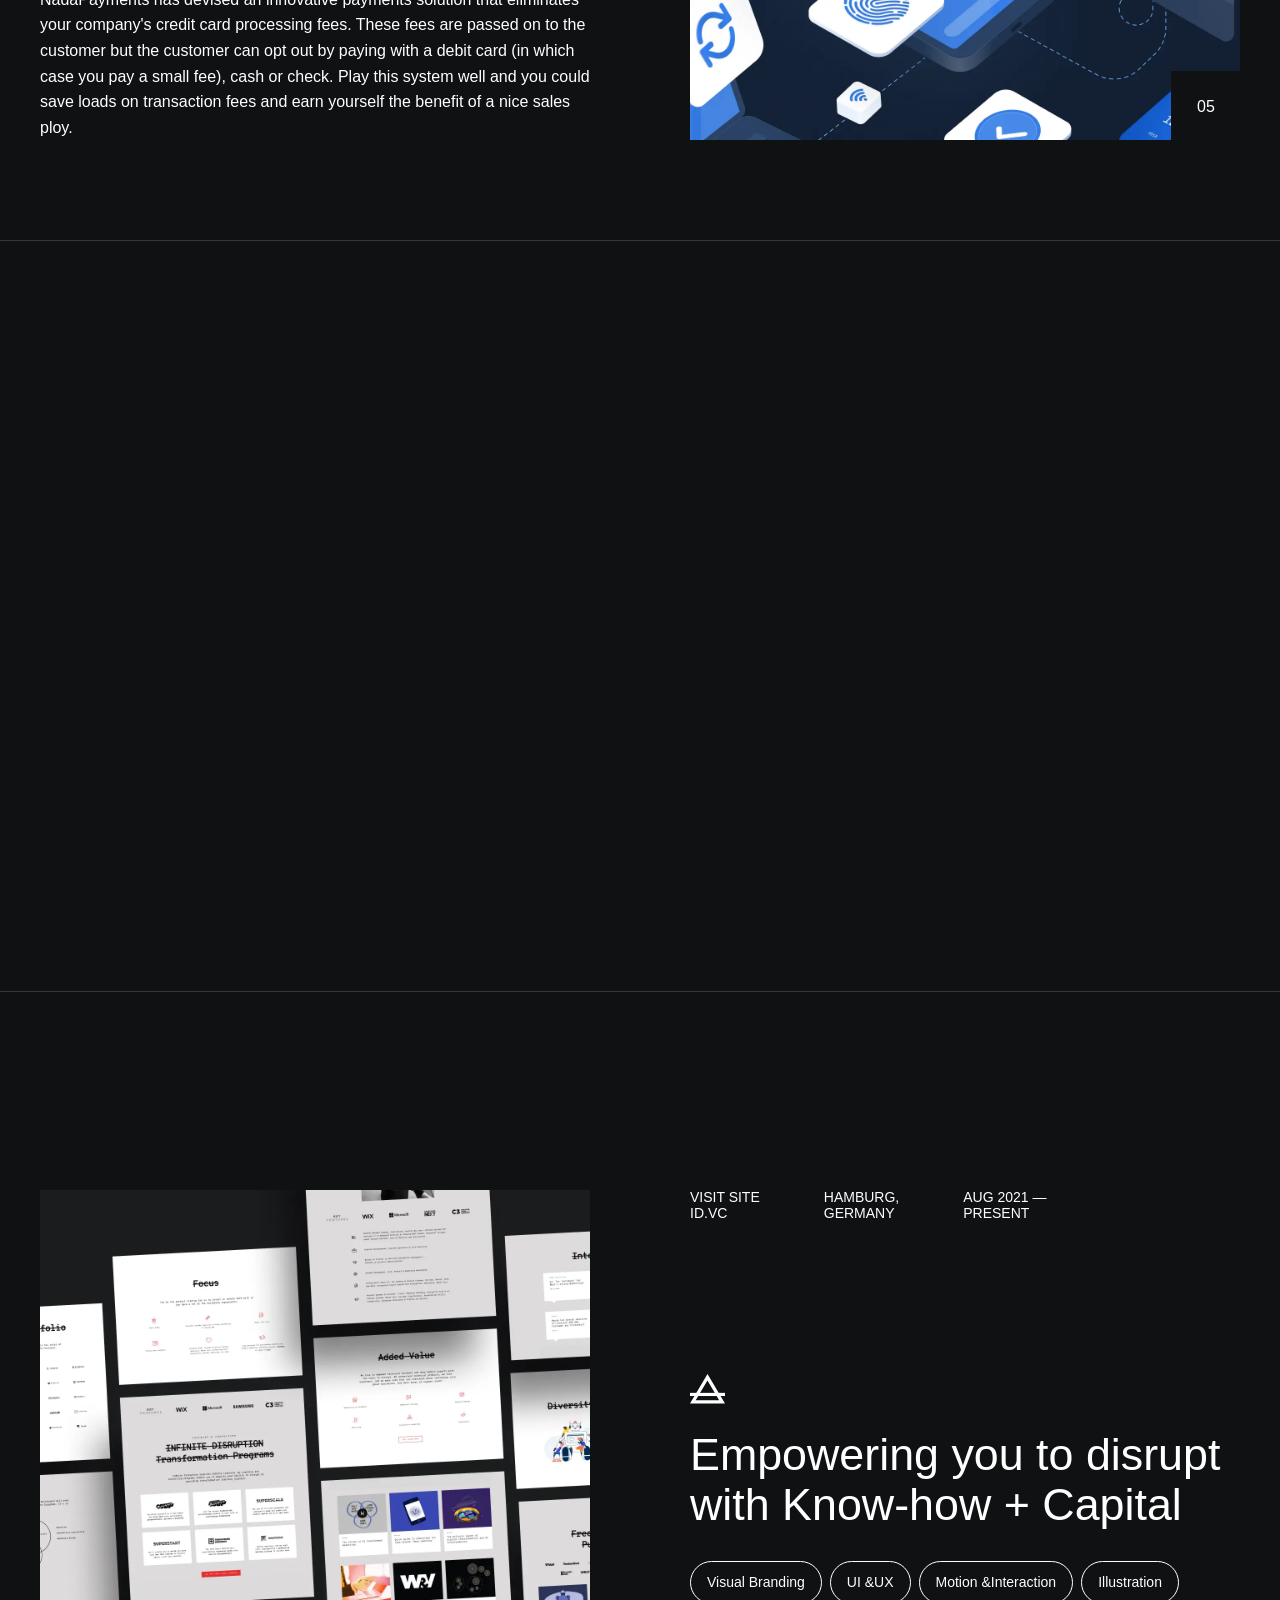
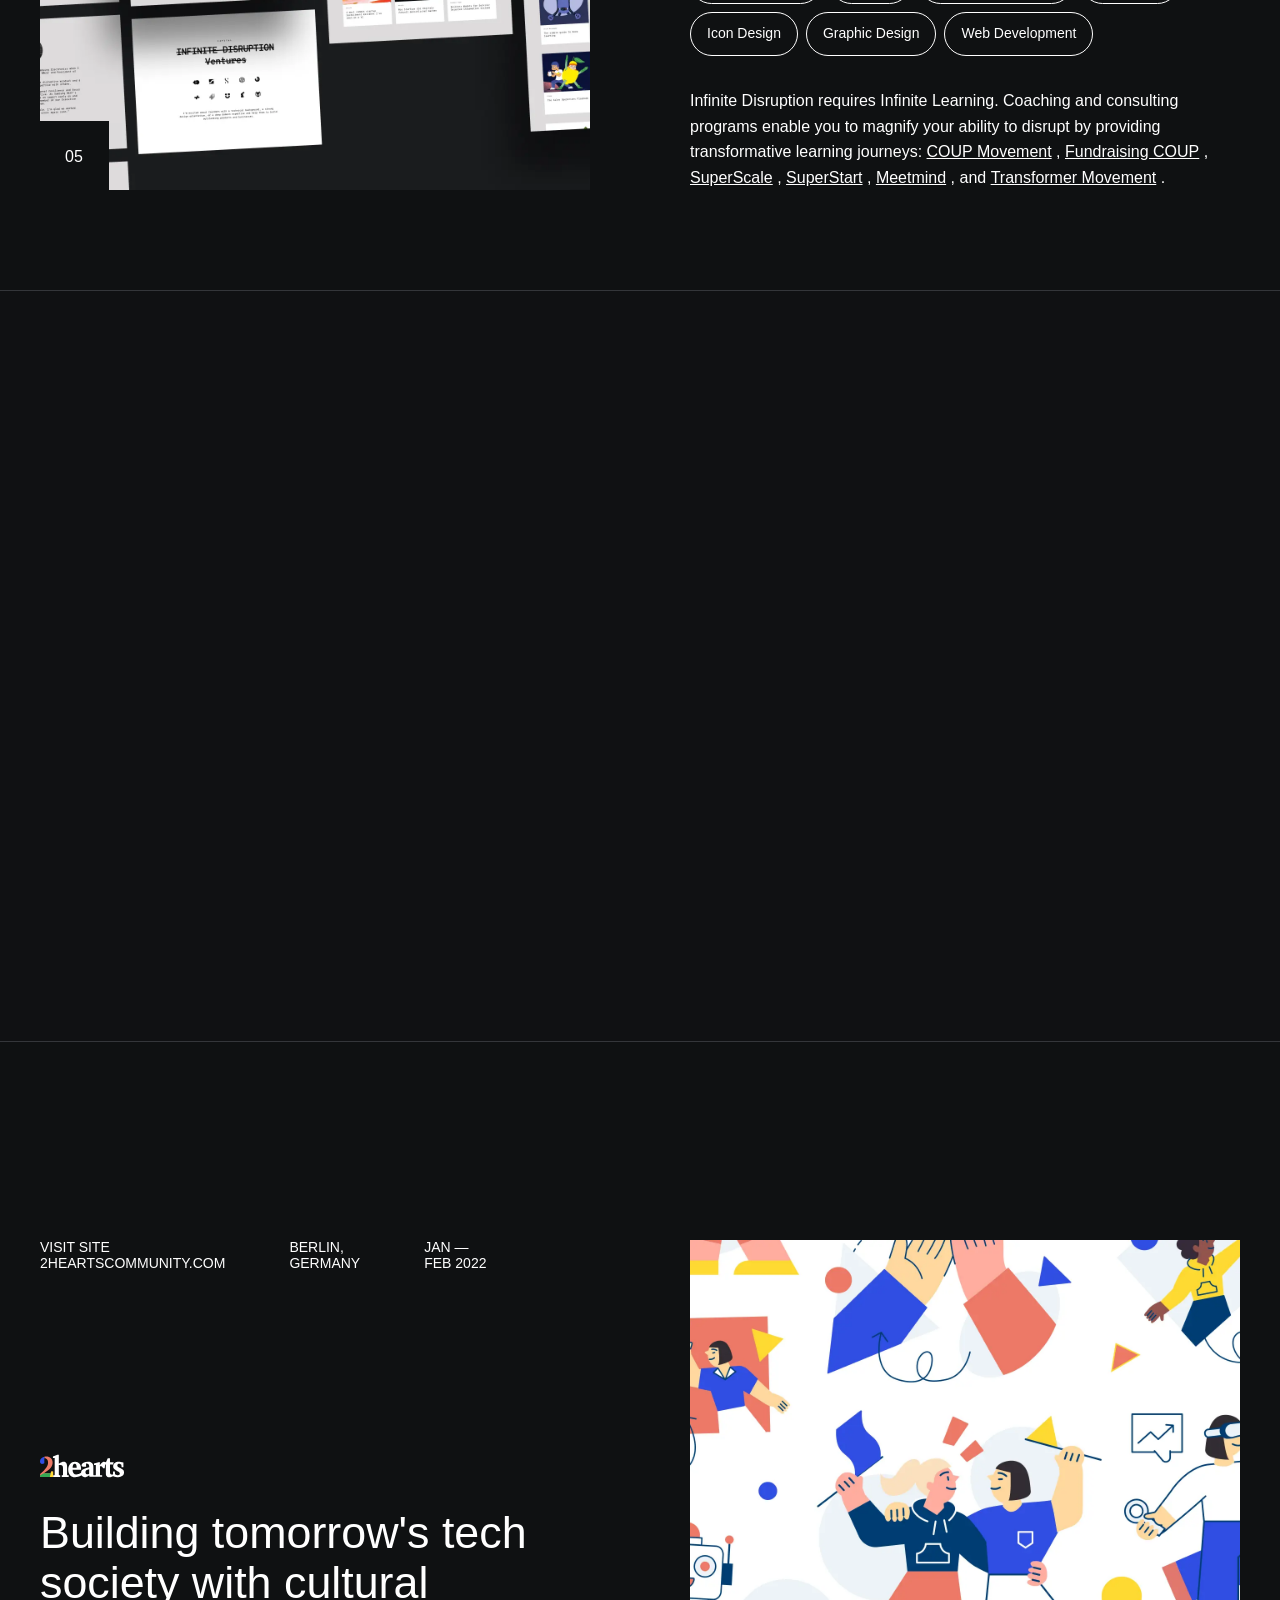
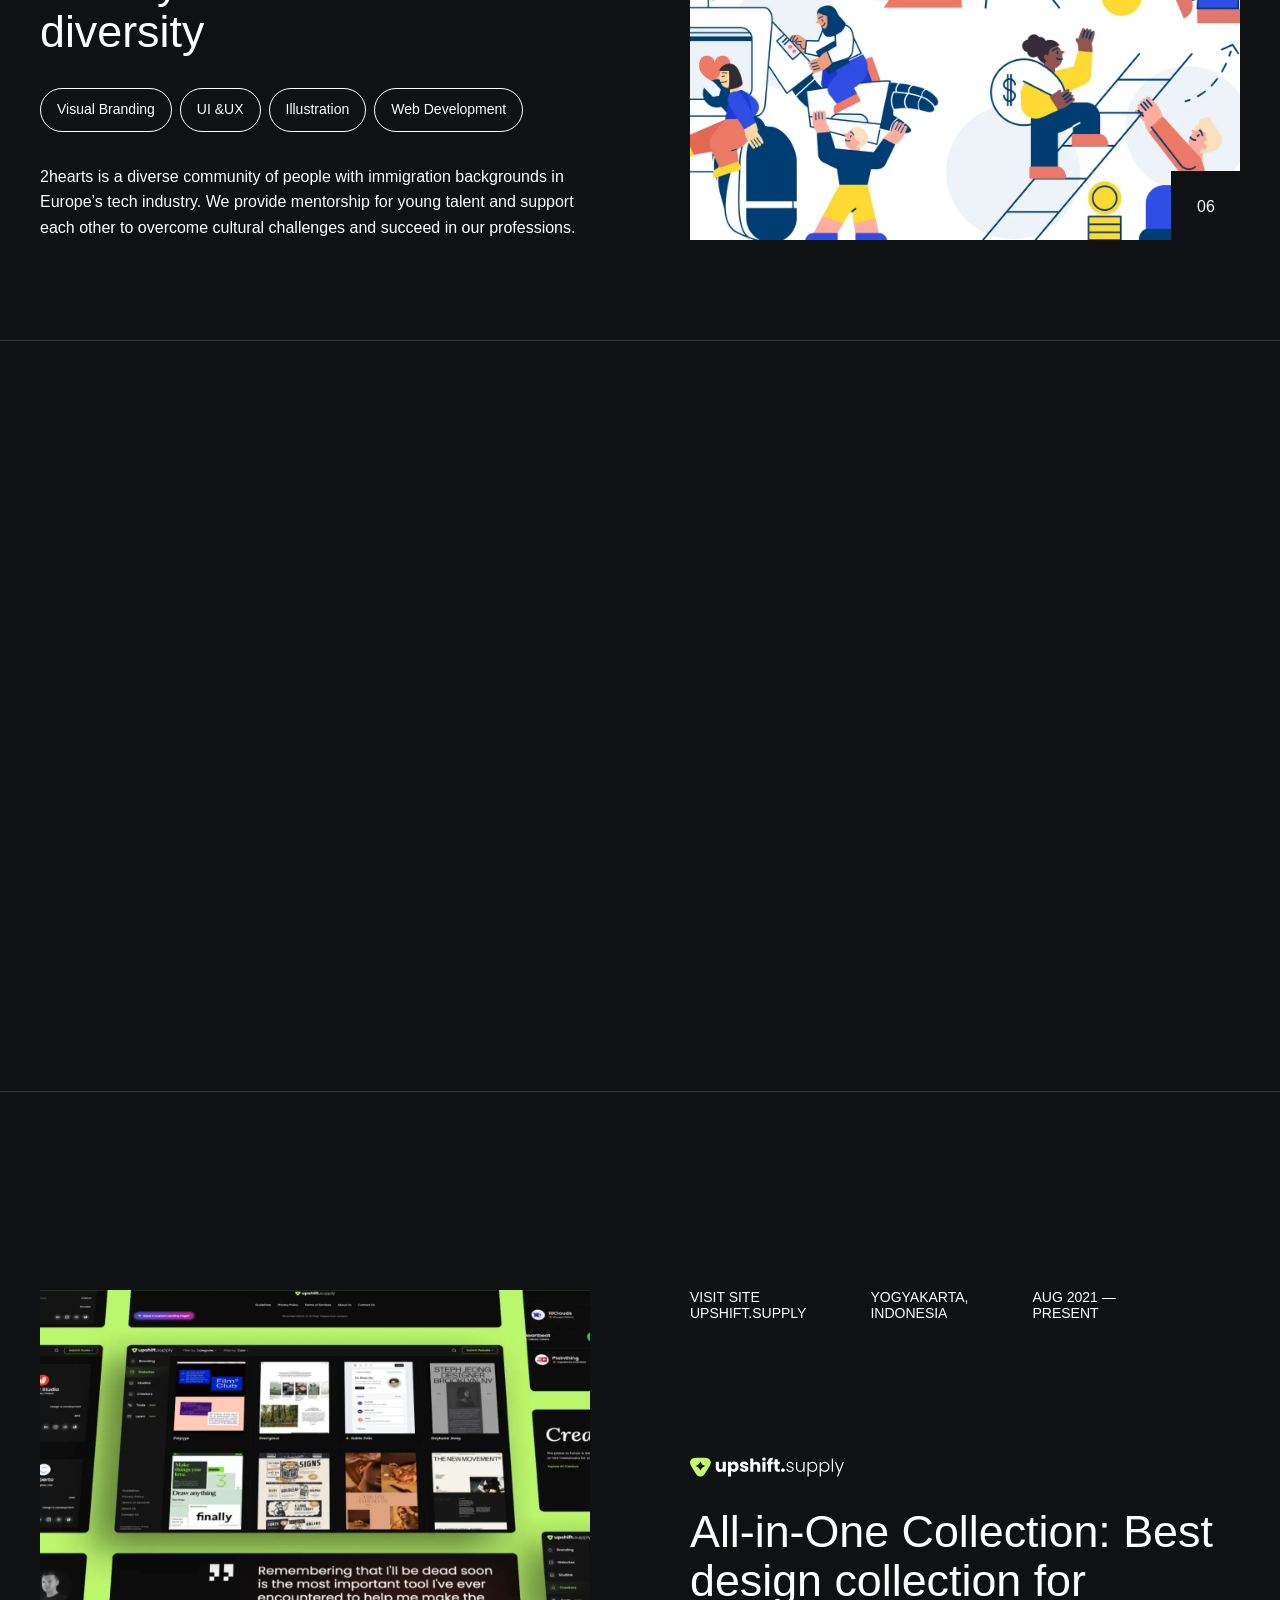
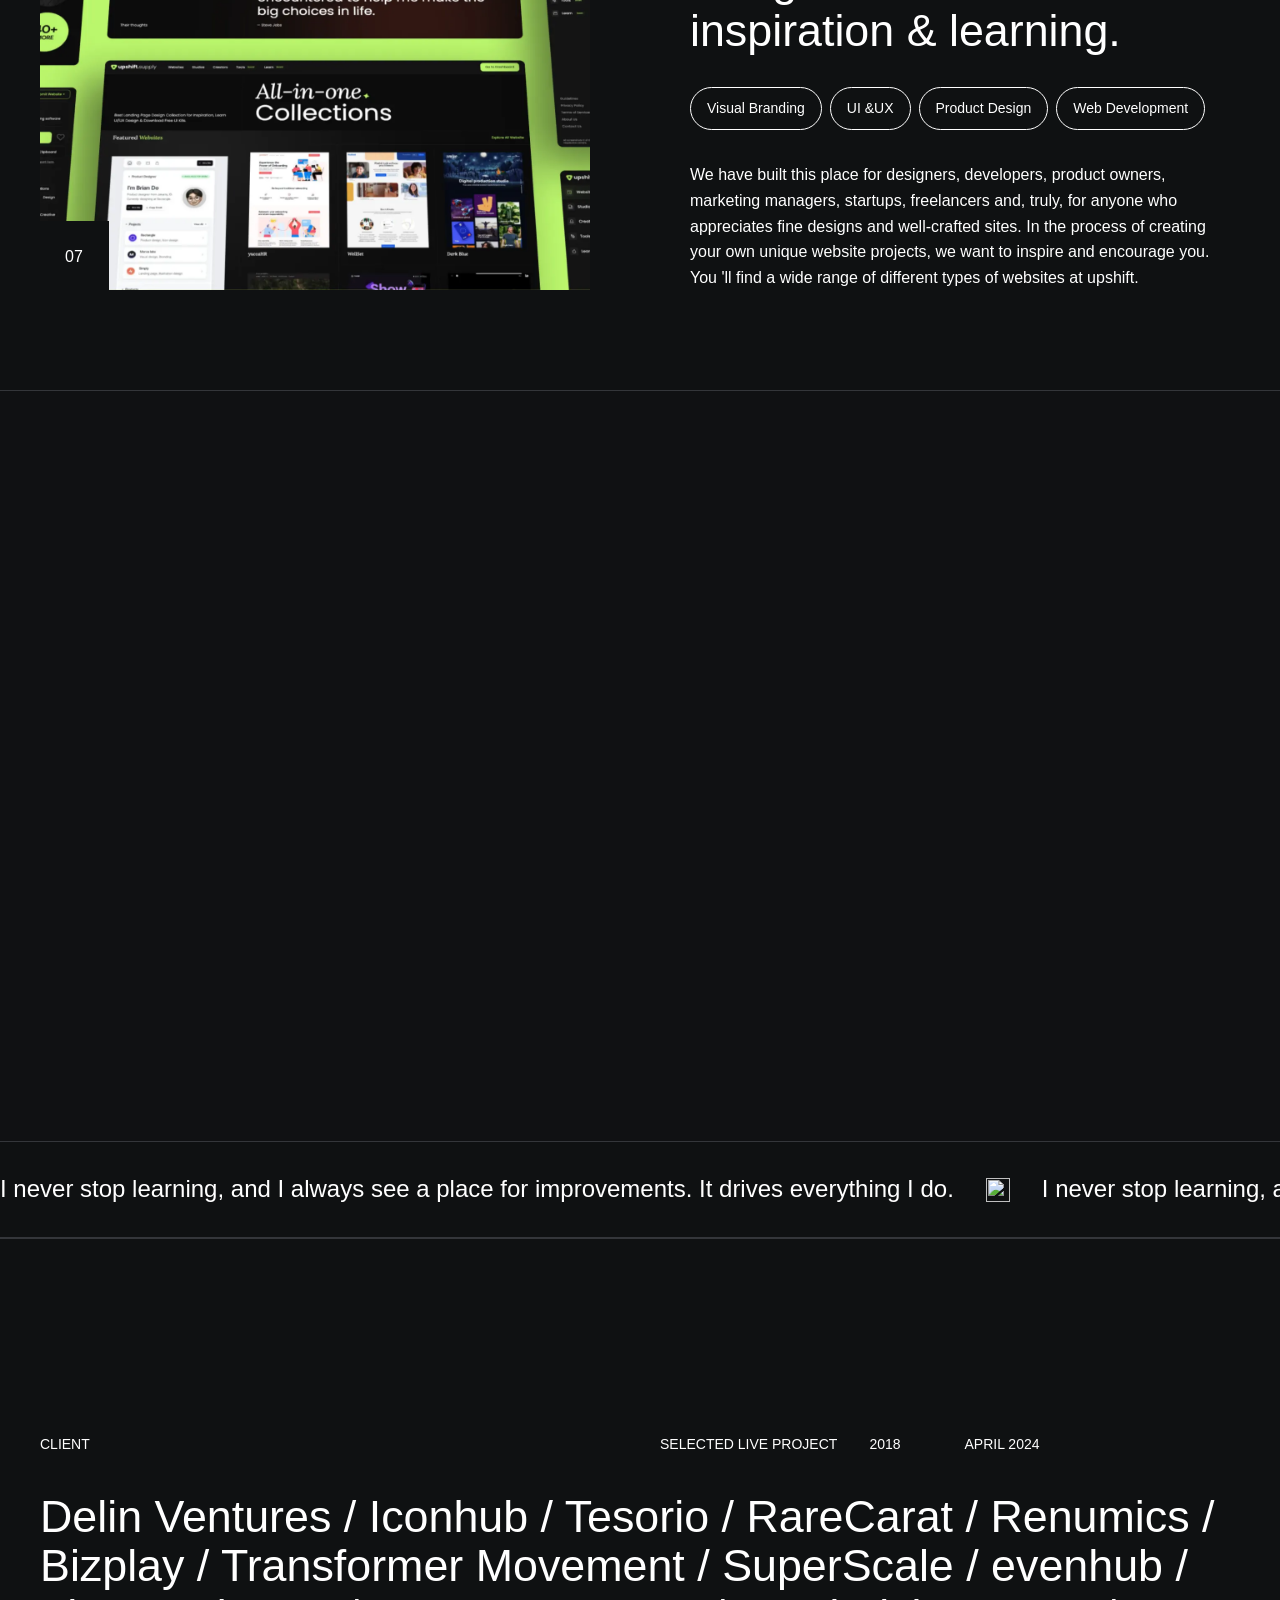
==== commit 4831cd12: "content updates" ====
--- a/index.html
+++ b/index.html
@@ -240,7 +240,7 @@
                         director AT <a href="https://slabpixel.com/" target="_blank" class="h4-link">SlabPixel</a>
                     </h4>
                     <h4 data-w-id="d6415cbe-d623-51d6-2d56-cb46d56bc2a6" class="heading-4">
-                        Build with<br />passion © 2023
+                        Build with<br />passion © 2025
                     </h4>
                     <div class="div-menu">
                         <img src="https://assets-global.website-files.com/5eaaff6f2c048cabeb929aa2/62d981c89f12811f41a11e8b_icon-menu.svg"
--- a/css/main.css
+++ b/css/main.css
@@ -2,6 +2,10 @@
   -ms-text-size-adjust: 100%;
   -webkit-text-size-adjust: 100%;
   font-family: sans-serif;
+}
+
+.w-webflow-badge {
+  display: none !important;
 }
 
 body {
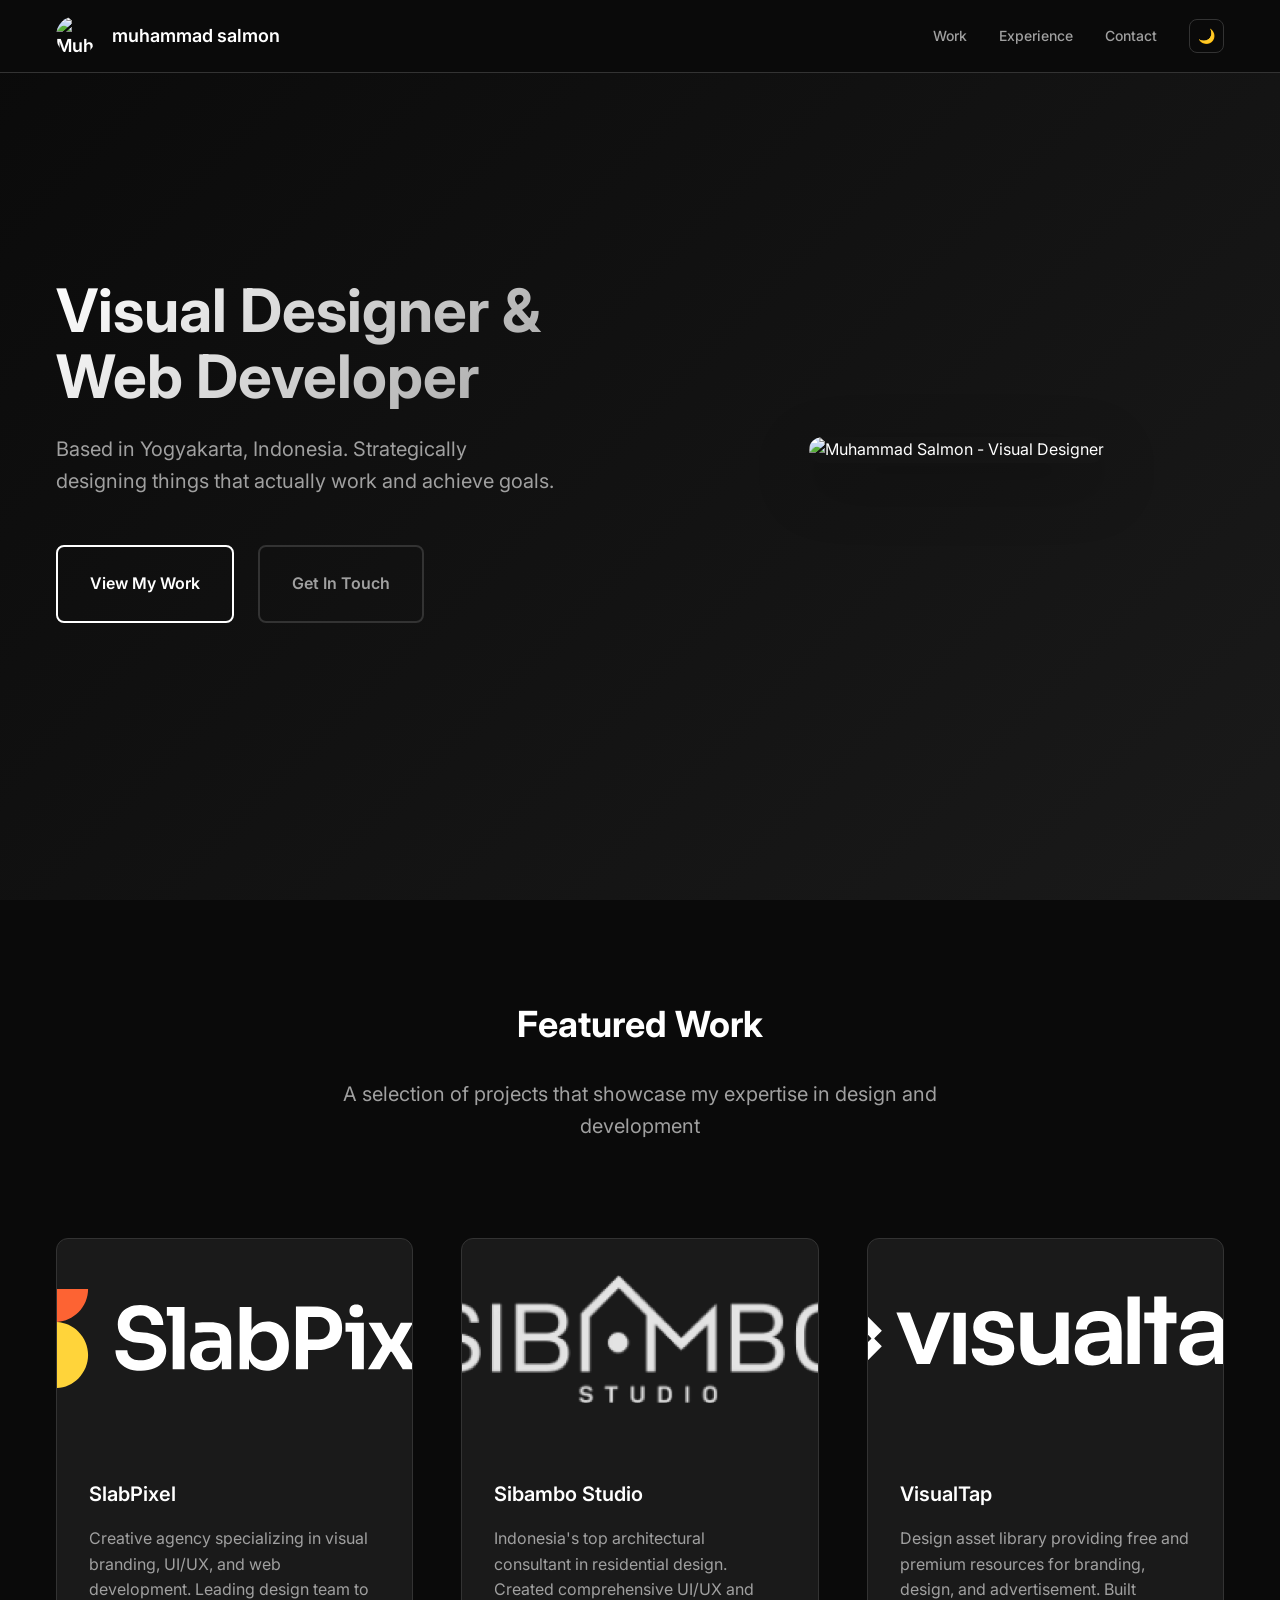
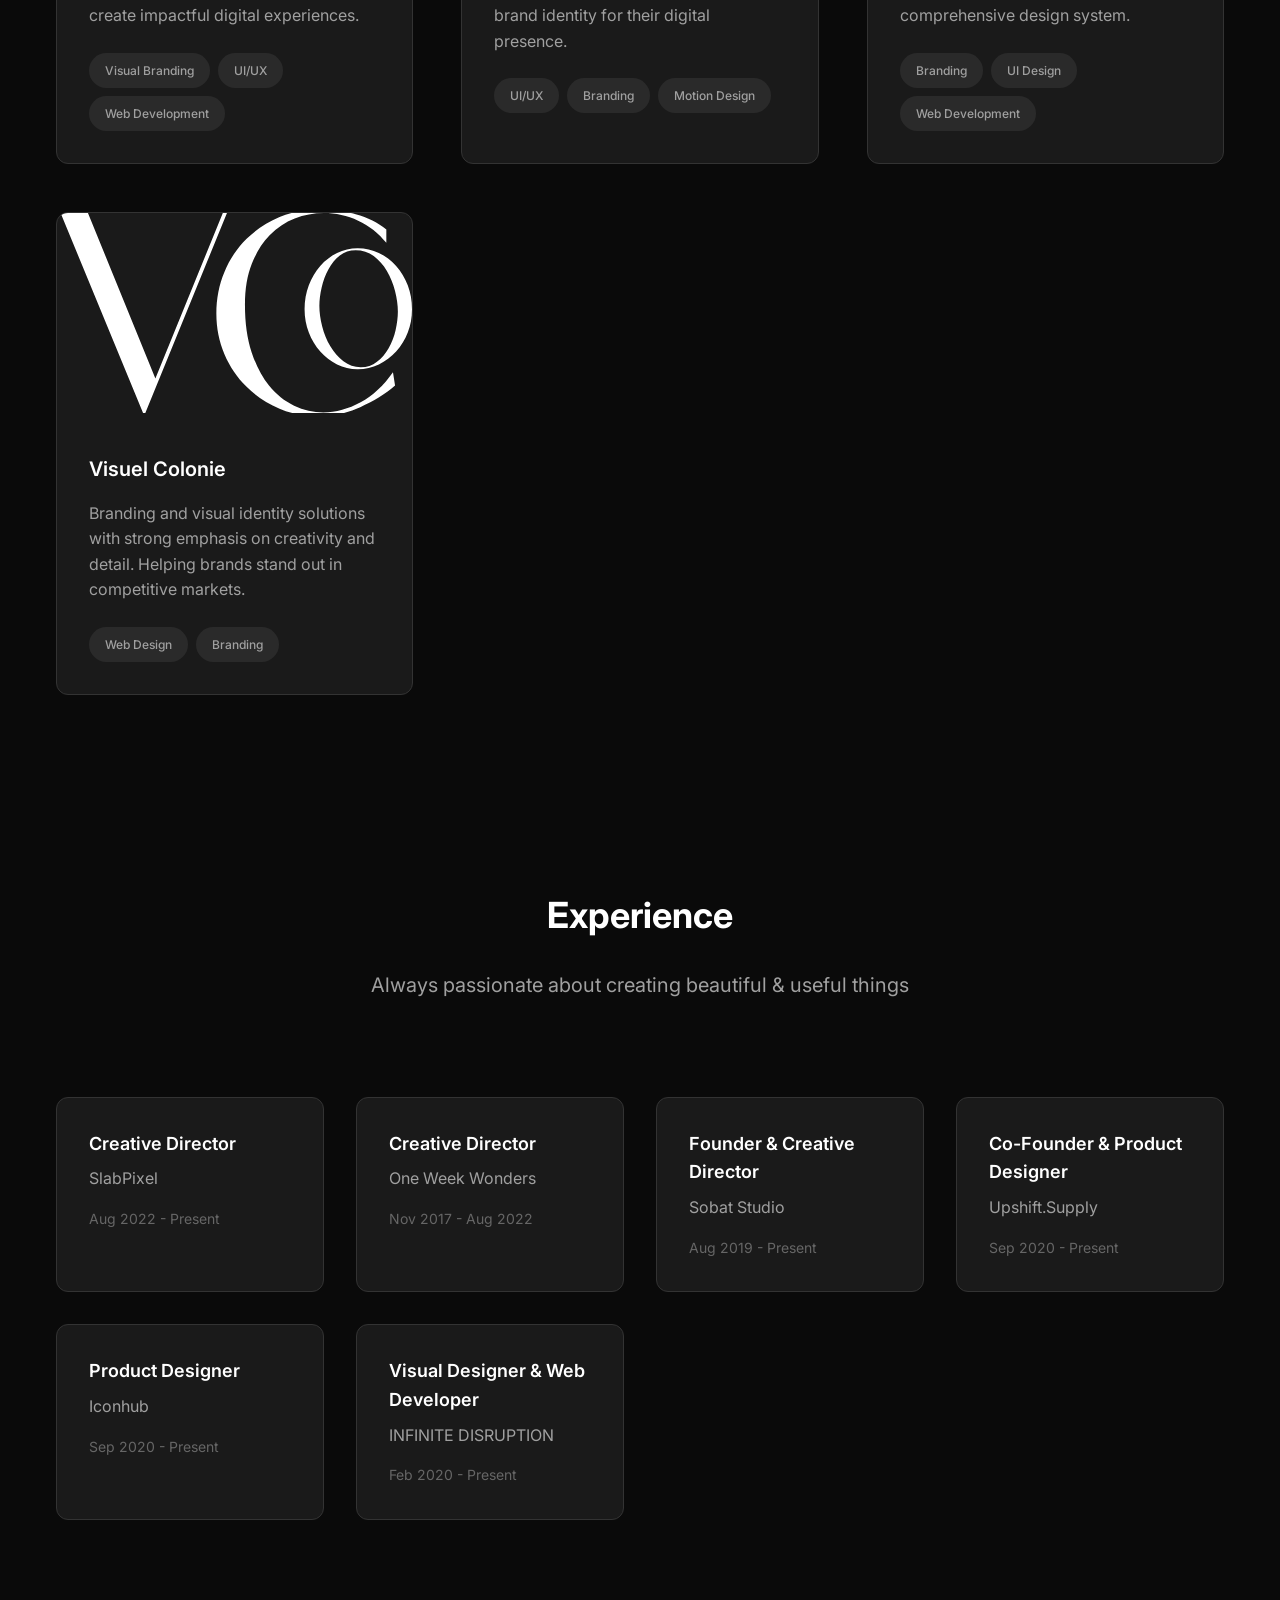
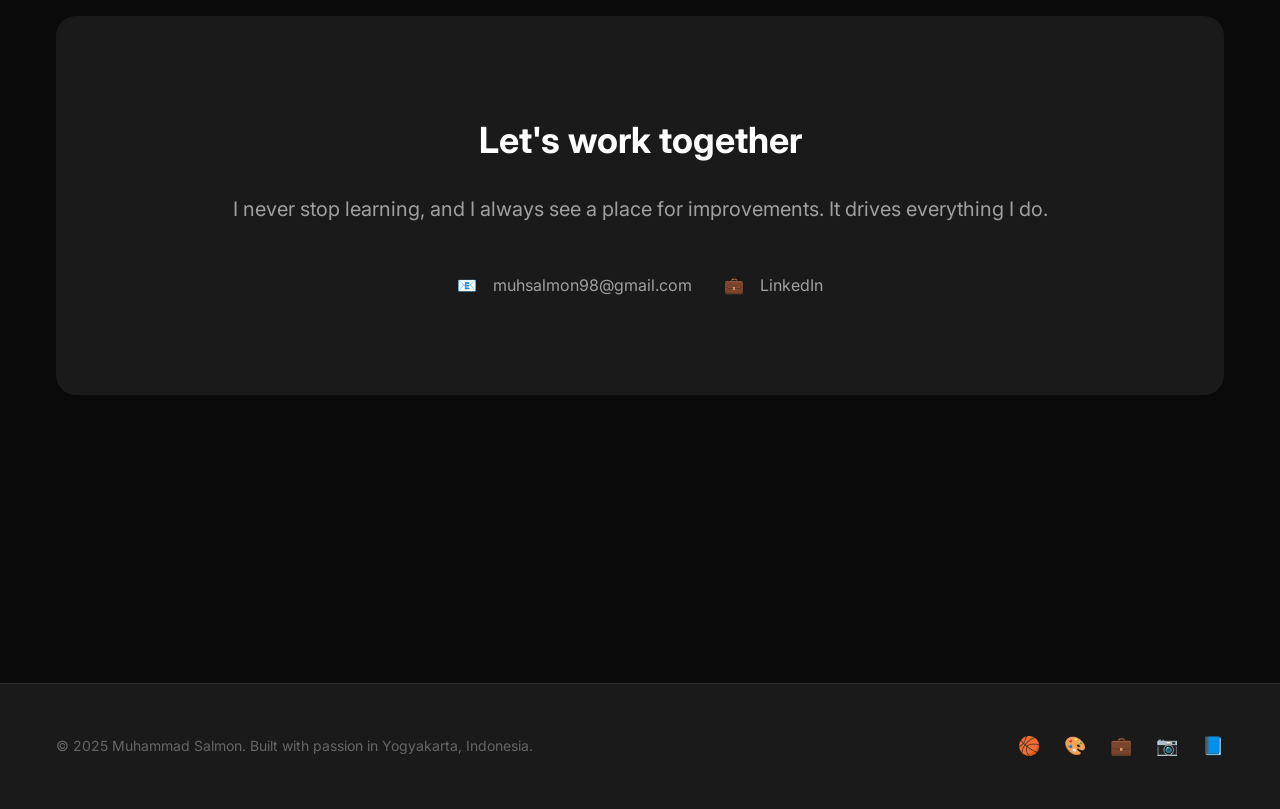
==== commit e9091342: "new design updates" ====
--- a/index.html
+++ b/index.html
@@ -1,1647 +1,922 @@
 <!DOCTYPE html>
-<!-- This site was created in Webflow. https://www.webflow.com -->
-<!-- Last Published: Tue Oct 24 2023 21:47:29 GMT+0000 (Coordinated Universal Time) -->
-<html data-wf-domain="muhsalmon.webflow.io" data-wf-page="621a4f973ae00f10b6d14570"
-    data-wf-site="5eaaff6f2c048cabeb929aa2" data-wf-status="1">
-
+<html lang="en" data-theme="dark">
 <head>
-    <meta charset="utf-8" />
-    <title>Muhammad Salmon - Visual Designer and Web Developer, based in Yogyakarta</title>
-    <meta
-        content="Expert Visual Designer & Web Developer in Yogyakarta | Crafting strategic, goal-oriented designs | Specializing in UI/UX, Product Design, Branding, Motion Graphics & Web Development | Transform your digital presence with Muhammad Salmon"
-        name="description" />
-    <meta content="Muhammad Salmon - Visual Designer and Web Developer, based in Yogyakarta" property="og:title" />
-    <meta
-        content="Visual Designer & Web Developer, based in Yogyakarta. Strategically designing things that actually work and achieve goals. Expertise in — Visual Identity, User Interface, User Experience, Product Design, Illustration, Motion Interaction, Icon, Graphic Design, and Web Development."
-        property="og:description" />
-    <meta
-        content="https://assets-global.website-files.com/5eaaff6f2c048cabeb929aa2/62e2d67af2e6423e8e7da71c_cover-2.png"
-        property="og:image" />
-    <meta content="Muhammad Salmon - Visual Designer and Web Developer, based in Yogyakarta" property="twitter:title" />
-    <meta
-        content="Visual Designer & Web Developer, based in Yogyakarta. Strategically designing things that actually work and achieve goals. Expertise in — Visual Identity, User Interface, User Experience, Product Design, Illustration, Motion Interaction, Icon, Graphic Design, and Web Development."
-        property="twitter:description" />
-    <meta
-        content="https://assets-global.website-files.com/5eaaff6f2c048cabeb929aa2/62e2d67af2e6423e8e7da71c_cover-2.png"
-        property="twitter:image" />
-    <meta property="og:type" content="website" />
-    <meta content="summary_large_image" name="twitter:card" />
-    <meta content="width=device-width, initial-scale=1" name="viewport" />
-    <meta content="google-site-verification=dLWg-rcPOQfhmPPsnXAPffiFQlx8UR8rZKNXgzMjuQo"
-        name="google-site-verification" />
-    <meta content="Webflow" name="generator" />
-    <link href="css/main.css" rel="stylesheet" type="text/css" />
-    <style>
-        @media (min-width: 992px) {
-            html.w-mod-js:not(.w-mod-ix) [data-w-id="e2186590-a755-ec25-280a-7526d63b87fb"] {
-                opacity: 0;
-                -webkit-transform: translate3d(20px, 0, 0) scale3d(1, 1, 1) rotateX(0) rotateY(0) rotateZ(0) skew(0, 0);
-                -moz-transform: translate3d(20px, 0, 0) scale3d(1, 1, 1) rotateX(0) rotateY(0) rotateZ(0) skew(0, 0);
-                -ms-transform: translate3d(20px, 0, 0) scale3d(1, 1, 1) rotateX(0) rotateY(0) rotateZ(0) skew(0, 0);
-                transform: translate3d(20px, 0, 0) scale3d(1, 1, 1) rotateX(0) rotateY(0) rotateZ(0) skew(0, 0);
-            }
-
-            html.w-mod-js:not(.w-mod-ix) [data-w-id="71e0983d-ef6e-a879-fd6f-4a4f6f9c9a0e"] {
-                opacity: 0;
-                -webkit-transform: translate3d(20px, 0, 0) scale3d(1, 1, 1) rotateX(0) rotateY(0) rotateZ(0) skew(0, 0);
-                -moz-transform: translate3d(20px, 0, 0) scale3d(1, 1, 1) rotateX(0) rotateY(0) rotateZ(0) skew(0, 0);
-                -ms-transform: translate3d(20px, 0, 0) scale3d(1, 1, 1) rotateX(0) rotateY(0) rotateZ(0) skew(0, 0);
-                transform: translate3d(20px, 0, 0) scale3d(1, 1, 1) rotateX(0) rotateY(0) rotateZ(0) skew(0, 0);
-            }
-
-            html.w-mod-js:not(.w-mod-ix) [data-w-id="c417c3fc-08b6-05d9-a080-ac1e154d3569"] {
-                opacity: 0;
-                -webkit-transform: translate3d(20px, 0, 0) scale3d(1, 1, 1) rotateX(0) rotateY(0) rotateZ(0) skew(0, 0);
-                -moz-transform: translate3d(20px, 0, 0) scale3d(1, 1, 1) rotateX(0) rotateY(0) rotateZ(0) skew(0, 0);
-                -ms-transform: translate3d(20px, 0, 0) scale3d(1, 1, 1) rotateX(0) rotateY(0) rotateZ(0) skew(0, 0);
-                transform: translate3d(20px, 0, 0) scale3d(1, 1, 1) rotateX(0) rotateY(0) rotateZ(0) skew(0, 0);
-            }
-
-            html.w-mod-js:not(.w-mod-ix) [data-w-id="1bffb077-4971-b724-c274-5c8fc122bd44"] {
-                opacity: 0;
-                -webkit-transform: translate3d(20px, 0, 0) scale3d(1, 1, 1) rotateX(0) rotateY(0) rotateZ(0) skew(0, 0);
-                -moz-transform: translate3d(20px, 0, 0) scale3d(1, 1, 1) rotateX(0) rotateY(0) rotateZ(0) skew(0, 0);
-                -ms-transform: translate3d(20px, 0, 0) scale3d(1, 1, 1) rotateX(0) rotateY(0) rotateZ(0) skew(0, 0);
-                transform: translate3d(20px, 0, 0) scale3d(1, 1, 1) rotateX(0) rotateY(0) rotateZ(0) skew(0, 0);
-            }
-
-            html.w-mod-js:not(.w-mod-ix) [data-w-id="c3da18cb-e1f7-2787-ea1d-0f8b447a706e"] {
-                opacity: 0;
-                -webkit-transform: translate3d(20px, 0, 0) scale3d(1, 1, 1) rotateX(0) rotateY(0) rotateZ(0) skew(0, 0);
-                -moz-transform: translate3d(20px, 0, 0) scale3d(1, 1, 1) rotateX(0) rotateY(0) rotateZ(0) skew(0, 0);
-                -ms-transform: translate3d(20px, 0, 0) scale3d(1, 1, 1) rotateX(0) rotateY(0) rotateZ(0) skew(0, 0);
-                transform: translate3d(20px, 0, 0) scale3d(1, 1, 1) rotateX(0) rotateY(0) rotateZ(0) skew(0, 0);
-            }
-        }
-    </style>
-    <link href="https://fonts.googleapis.com" rel="preconnect" />
-    <link href="https://fonts.gstatic.com" rel="preconnect" crossorigin="anonymous" />
-    <script src="https://ajax.googleapis.com/ajax/libs/webfont/1.6.26/webfont.js" type="text/javascript"></script>
-    <script type="text/javascript">
-        WebFont.load({
-            google: {
-                families: ["Montserrat:100,100italic,200,200italic,300,300italic,400,400italic,500,500italic,600,600italic,700,700italic,800,800italic,900,900italic", "Poppins:100,100italic,200,200italic,300,300italic,regular,italic,500,500italic,600,600italic,700,700italic,800,800italic,900,900italic", "Lora:regular,600"]
-            }
-        });
-    </script>
-    <script type="text/javascript">
-        !function (o, c) {
-            var n = c.documentElement
-                , t = " w-mod-";
-            n.className += t + "js",
-                ("ontouchstart" in o || o.DocumentTouch && c instanceof DocumentTouch) && (n.className += t + "touch")
-        }(window, document);
-    </script>
-    <link href="https://assets-global.website-files.com/5eaaff6f2c048cabeb929aa2/5eabeebfbc104736de6b925c_icon-32.svg"
-        rel="shortcut icon" type="image/x-icon" />
-    <link href="https://assets-global.website-files.com/5eaaff6f2c048cabeb929aa2/5eabee8a573fea613428a835_icon-256.svg"
-        rel="apple-touch-icon" />
-    <!-- Google tag (gtag.js) -->
+    <meta charset="UTF-8">
+    <meta name="viewport" content="width=device-width, initial-scale=1.0">
+    
+    <!-- SEO Meta Tags -->
+    <title>Muhammad Salmon - Visual Designer & Web Developer | Yogyakarta</title>
+    <meta name="description" content="Expert Visual Designer & Web Developer in Yogyakarta. Specializing in UI/UX, Product Design, Branding, Motion Graphics & Web Development. Transform your digital presence with strategic, goal-oriented designs.">
+    <meta name="keywords" content="visual designer, web developer, UI/UX designer, product designer, branding, motion graphics, Yogyakarta, Indonesia, creative director, SlabPixel">
+    <meta name="author" content="Muhammad Salmon">
+    <meta name="robots" content="index, follow">
+    
+    <!-- Open Graph Meta Tags -->
+    <meta property="og:title" content="Muhammad Salmon - Visual Designer & Web Developer">
+    <meta property="og:description" content="Expert Visual Designer & Web Developer in Yogyakarta. Specializing in UI/UX, Product Design, Branding, Motion Graphics & Web Development.">
+    <meta property="og:type" content="website">
+    <meta property="og:url" content="https://muhsalmon.com">
+    <meta property="og:image" content="https://assets-global.website-files.com/5eaaff6f2c048cabeb929aa2/62e2d67af2e6423e8e7da71c_cover-2.png">
+    <meta property="og:site_name" content="Muhammad Salmon Portfolio">
+    <meta property="og:locale" content="en_US">
+    
+    <!-- Twitter Card Meta Tags -->
+    <meta name="twitter:card" content="summary_large_image">
+    <meta name="twitter:title" content="Muhammad Salmon - Visual Designer & Web Developer">
+    <meta name="twitter:description" content="Expert Visual Designer & Web Developer in Yogyakarta. Specializing in UI/UX, Product Design, Branding, Motion Graphics & Web Development.">
+    <meta name="twitter:image" content="https://assets-global.website-files.com/5eaaff6f2c048cabeb929aa2/62e2d67af2e6423e8e7da71c_cover-2.png">
+    
+    <!-- Favicon -->
+    <link rel="icon" type="image/x-icon" href="https://assets-global.website-files.com/5eaaff6f2c048cabeb929aa2/5eabeebfbc104736de6b925c_icon-32.svg">
+    <link rel="apple-touch-icon" href="https://assets-global.website-files.com/5eaaff6f2c048cabeb929aa2/5eabee8a573fea613428a835_icon-256.svg">
+    
+    <!-- Fonts -->
+    <link rel="preconnect" href="https://fonts.googleapis.com">
+    <link rel="preconnect" href="https://fonts.gstatic.com" crossorigin>
+    <link href="https://fonts.googleapis.com/css2?family=Inter:wght@300;400;500;600;700&display=swap" rel="stylesheet">
+    
+    <!-- Google Analytics -->
     <script async src="https://www.googletagmanager.com/gtag/js?id=G-LTSCDB76YL"></script>
     <script>
         window.dataLayer = window.dataLayer || [];
-        function gtag() { dataLayer.push(arguments); }
+        function gtag(){dataLayer.push(arguments);}
         gtag('js', new Date());
-
         gtag('config', 'G-LTSCDB76YL');
     </script>
+    
+    <!-- Structured Data -->
+    <script type="application/ld+json">
+    {
+        "@context": "https://schema.org",
+        "@type": "Person",
+        "name": "Muhammad Salmon",
+        "jobTitle": "Visual Designer & Web Developer",
+        "description": "Expert Visual Designer & Web Developer in Yogyakarta, specializing in UI/UX, Product Design, Branding, Motion Graphics & Web Development.",
+        "url": "https://muhsalmon.com",
+        "image": "https://assets-global.website-files.com/5eaaff6f2c048cabeb929aa2/62d981c87136909f465e82c3_img-avatar-big.webp",
+        "address": {
+            "@type": "PostalAddress",
+            "addressLocality": "Yogyakarta",
+            "addressCountry": "Indonesia"
+        },
+        "worksFor": {
+            "@type": "Organization",
+            "name": "SlabPixel",
+            "url": "https://slabpixel.com"
+        },
+        "sameAs": [
+            "https://www.linkedin.com/in/muhsalmon/",
+            "https://dribbble.com/kemonn",
+            "https://www.behance.net/muh_salmon",
+            "https://www.instagram.com/m.kemonn/",
+            "https://www.facebook.com/muh.salmon/"
+        ],
+        "email": "muhsalmon98@gmail.com"
+    }
+    </script>
+    
     <style>
-        /* Hide scrollbar for Chrome, Safari and Opera */
-        .body::-webkit-scrollbar {
+        :root {
+            /* Dark Theme Colors */
+            --bg-primary: #0a0a0a;
+            --bg-secondary: #1a1a1a;
+            --bg-tertiary: #2a2a2a;
+            --text-primary: #ffffff;
+            --text-secondary: #a0a0a0;
+            --text-muted: #666666;
+            --accent: #ffffff;
+            --accent-hover: #f0f0f0;
+            --border: #333333;
+            
+            /* Light Theme Colors */
+            --bg-primary-light: #ffffff;
+            --bg-secondary-light: #f8f8f8;
+            --bg-tertiary-light: #f0f0f0;
+            --text-primary-light: #000000;
+            --text-secondary-light: #333333;
+            --text-muted-light: #666666;
+            --accent-light: #000000;
+            --accent-hover-light: #333333;
+            --border-light: #e0e0e0;
+            
+            /* Typography */
+            --font-family: 'Inter', -apple-system, BlinkMacSystemFont, 'Segoe UI', Roboto, sans-serif;
+            --font-size-xs: 0.75rem;
+            --font-size-sm: 0.875rem;
+            --font-size-base: 1rem;
+            --font-size-lg: 1.125rem;
+            --font-size-xl: 1.25rem;
+            --font-size-2xl: 1.5rem;
+            --font-size-3xl: 1.875rem;
+            --font-size-4xl: 2.25rem;
+            --font-size-5xl: 3rem;
+            --font-size-6xl: 3.75rem;
+            
+            /* Spacing */
+            --spacing-xs: 0.5rem;
+            --spacing-sm: 1rem;
+            --spacing-md: 1.5rem;
+            --spacing-lg: 2rem;
+            --spacing-xl: 3rem;
+            --spacing-2xl: 4rem;
+            --spacing-3xl: 6rem;
+            
+            /* Transitions */
+            --transition: all 0.3s ease;
+        }
+        
+        * {
+            margin: 0;
+            padding: 0;
+            box-sizing: border-box;
+        }
+        
+        html {
+            scroll-behavior: smooth;
+        }
+        
+        body {
+            font-family: var(--font-family);
+            background-color: var(--bg-primary);
+            color: var(--text-primary);
+            line-height: 1.6;
+            transition: var(--transition);
+            overflow-x: hidden;
+        }
+        
+        /* Theme Variables */
+        [data-theme="dark"] {
+            --bg-primary: #0a0a0a;
+            --bg-secondary: #1a1a1a;
+            --bg-tertiary: #2a2a2a;
+            --text-primary: #ffffff;
+            --text-secondary: #a0a0a0;
+            --text-muted: #666666;
+            --accent: #ffffff;
+            --accent-hover: #f0f0f0;
+            --border: #333333;
+        }
+        
+        [data-theme="light"] {
+            --bg-primary: #ffffff;
+            --bg-secondary: #f8f8f8;
+            --bg-tertiary: #f0f0f0;
+            --text-primary: #000000;
+            --text-secondary: #333333;
+            --text-muted: #666666;
+            --accent: #000000;
+            --accent-hover: #333333;
+            --border: #e0e0e0;
+        }
+        
+        /* Container */
+        .container {
+            max-width: 1200px;
+            margin: 0 auto;
+            padding: 0 var(--spacing-sm);
+        }
+        
+        /* Header */
+        .header {
+            position: fixed;
+            top: 0;
+            left: 0;
+            right: 0;
+            background-color: var(--bg-primary);
+            border-bottom: 1px solid var(--border);
+            z-index: 1000;
+            backdrop-filter: blur(10px);
+            transition: var(--transition);
+        }
+        
+        .header-content {
+            display: flex;
+            justify-content: space-between;
+            align-items: center;
+            padding: var(--spacing-sm) 0;
+        }
+        
+        .logo {
+            display: flex;
+            align-items: center;
+            gap: var(--spacing-sm);
+            text-decoration: none;
+            color: var(--text-primary);
+            font-weight: 600;
+            font-size: var(--font-size-lg);
+            transition: var(--transition);
+        }
+        
+        .logo:hover {
+            color: var(--accent-hover);
+        }
+        
+        .logo img {
+            width: 40px;
+            height: 40px;
+            border-radius: 50%;
+            object-fit: cover;
+        }
+        
+        .nav {
+            display: flex;
+            gap: var(--spacing-lg);
+            align-items: center;
+        }
+        
+        .nav-link {
+            color: var(--text-secondary);
+            text-decoration: none;
+            font-size: var(--font-size-sm);
+            font-weight: 500;
+            transition: var(--transition);
+            position: relative;
+        }
+        
+        .nav-link:hover {
+            color: var(--text-primary);
+        }
+        
+        .nav-link::after {
+            content: '';
+            position: absolute;
+            bottom: -4px;
+            left: 0;
+            width: 0;
+            height: 2px;
+            background-color: var(--accent);
+            transition: var(--transition);
+        }
+        
+        .nav-link:hover::after {
+            width: 100%;
+        }
+        
+        .theme-toggle {
+            background: none;
+            border: 1px solid var(--border);
+            color: var(--text-primary);
+            padding: var(--spacing-xs);
+            border-radius: 8px;
+            cursor: pointer;
+            transition: var(--transition);
+            font-size: var(--font-size-sm);
+        }
+        
+        .theme-toggle:hover {
+            background-color: var(--bg-secondary);
+        }
+        
+        .mobile-menu-toggle {
             display: none;
-        }
-
-        /* Hide scrollbar for IE, Edge and Firefox */
-        .body {
-            -ms-overflow-style: none;
-            /* IE and Edge */
-            scrollbar-width: none;
-            /* Firefox */
+            background: none;
+            border: none;
+            color: var(--text-primary);
+            font-size: var(--font-size-lg);
+            cursor: pointer;
+        }
+        
+        /* Hero Section */
+        .hero {
+            min-height: 100vh;
+            display: flex;
+            align-items: center;
+            padding: var(--spacing-3xl) 0;
+            background: linear-gradient(135deg, var(--bg-primary) 0%, var(--bg-secondary) 100%);
+        }
+        
+        .hero-content {
+            display: grid;
+            grid-template-columns: 1fr 1fr;
+            gap: var(--spacing-3xl);
+            align-items: center;
+        }
+        
+        .hero-text h1 {
+            font-size: var(--font-size-6xl);
+            font-weight: 700;
+            line-height: 1.1;
+            margin-bottom: var(--spacing-md);
+            background: linear-gradient(135deg, var(--text-primary) 0%, var(--text-secondary) 100%);
+            -webkit-background-clip: text;
+            -webkit-text-fill-color: transparent;
+            background-clip: text;
+        }
+        
+        .hero-text p {
+            font-size: var(--font-size-xl);
+            color: var(--text-secondary);
+            margin-bottom: var(--spacing-xl);
+            max-width: 500px;
+        }
+        
+        .hero-buttons {
+            display: flex;
+            gap: var(--spacing-md);
+            flex-wrap: wrap;
+        }
+        
+        .btn {
+            display: inline-flex;
+            align-items: center;
+            padding: var(--spacing-md) var(--spacing-lg);
+            border: 2px solid var(--accent);
+            background-color: transparent;
+            color: var(--accent);
+            text-decoration: none;
+            font-weight: 600;
+            border-radius: 8px;
+            transition: var(--transition);
+            cursor: pointer;
+            font-size: var(--font-size-base);
+        }
+        
+        .btn:hover {
+            background-color: var(--accent);
+            color: var(--bg-primary);
+        }
+        
+        .btn-secondary {
+            border-color: var(--border);
+            color: var(--text-secondary);
+        }
+        
+        .btn-secondary:hover {
+            background-color: var(--bg-secondary);
+            color: var(--text-primary);
+            border-color: var(--text-secondary);
+        }
+        
+        .hero-image {
+            display: flex;
+            justify-content: center;
+            align-items: center;
+        }
+        
+        .hero-image img {
+            max-width: 100%;
+            height: auto;
+            border-radius: 20px;
+            box-shadow: 0 20px 60px rgba(0, 0, 0, 0.3);
+        }
+        
+        /* Section */
+        .section {
+            padding: var(--spacing-3xl) 0;
+        }
+        
+        .section-header {
+            text-align: center;
+            margin-bottom: var(--spacing-3xl);
+        }
+        
+        .section-title {
+            font-size: var(--font-size-4xl);
+            font-weight: 700;
+            margin-bottom: var(--spacing-md);
+            color: var(--text-primary);
+        }
+        
+        .section-subtitle {
+            font-size: var(--font-size-xl);
+            color: var(--text-secondary);
+            max-width: 600px;
+            margin: 0 auto;
+        }
+        
+        /* Work Grid */
+        .work-grid {
+            display: grid;
+            grid-template-columns: repeat(auto-fit, minmax(300px, 1fr));
+            gap: var(--spacing-xl);
+            margin-top: var(--spacing-3xl);
+        }
+        
+        .work-item {
+            background-color: var(--bg-secondary);
+            border-radius: 12px;
+            overflow: hidden;
+            transition: var(--transition);
+            border: 1px solid var(--border);
+        }
+        
+        .work-item:hover {
+            transform: translateY(-8px);
+            box-shadow: 0 20px 40px rgba(0, 0, 0, 0.2);
+        }
+        
+        .work-image {
+            width: 100%;
+            height: 200px;
+            object-fit: cover;
+        }
+        
+        .work-content {
+            padding: var(--spacing-lg);
+        }
+        
+        .work-title {
+            font-size: var(--font-size-xl);
+            font-weight: 600;
+            margin-bottom: var(--spacing-sm);
+            color: var(--text-primary);
+        }
+        
+        .work-description {
+            color: var(--text-secondary);
+            margin-bottom: var(--spacing-md);
+        }
+        
+        .work-tags {
+            display: flex;
+            flex-wrap: wrap;
+            gap: var(--spacing-xs);
+        }
+        
+        .work-tag {
+            background-color: var(--bg-tertiary);
+            color: var(--text-secondary);
+            padding: var(--spacing-xs) var(--spacing-sm);
+            border-radius: 20px;
+            font-size: var(--font-size-xs);
+            font-weight: 500;
+        }
+        
+        /* Experience */
+        .experience-grid {
+            display: grid;
+            grid-template-columns: repeat(auto-fit, minmax(250px, 1fr));
+            gap: var(--spacing-lg);
+            margin-top: var(--spacing-3xl);
+        }
+        
+        .experience-item {
+            background-color: var(--bg-secondary);
+            padding: var(--spacing-lg);
+            border-radius: 12px;
+            border: 1px solid var(--border);
+            transition: var(--transition);
+        }
+        
+        .experience-item:hover {
+            transform: translateY(-4px);
+            box-shadow: 0 10px 30px rgba(0, 0, 0, 0.1);
+        }
+        
+        .experience-role {
+            font-size: var(--font-size-lg);
+            font-weight: 600;
+            margin-bottom: var(--spacing-xs);
+            color: var(--text-primary);
+        }
+        
+        .experience-company {
+            font-size: var(--font-size-base);
+            color: var(--text-secondary);
+            margin-bottom: var(--spacing-sm);
+        }
+        
+        .experience-period {
+            font-size: var(--font-size-sm);
+            color: var(--text-muted);
+        }
+        
+        /* Contact */
+        .contact {
+            background-color: var(--bg-secondary);
+            border-radius: 20px;
+            padding: var(--spacing-3xl);
+            text-align: center;
+            margin: var(--spacing-3xl) 0;
+        }
+        
+        .contact h2 {
+            font-size: var(--font-size-4xl);
+            font-weight: 700;
+            margin-bottom: var(--spacing-md);
+            color: var(--text-primary);
+        }
+        
+        .contact p {
+            font-size: var(--font-size-xl);
+            color: var(--text-secondary);
+            margin-bottom: var(--spacing-xl);
+        }
+        
+        .contact-info {
+            display: flex;
+            justify-content: center;
+            gap: var(--spacing-lg);
+            flex-wrap: wrap;
+        }
+        
+        .contact-item {
+            display: flex;
+            align-items: center;
+            gap: var(--spacing-sm);
+            color: var(--text-secondary);
+            text-decoration: none;
+            transition: var(--transition);
+        }
+        
+        .contact-item:hover {
+            color: var(--text-primary);
+        }
+        
+        /* Footer */
+        .footer {
+            background-color: var(--bg-secondary);
+            border-top: 1px solid var(--border);
+            padding: var(--spacing-xl) 0;
+            margin-top: var(--spacing-3xl);
+        }
+        
+        .footer-content {
+            display: flex;
+            justify-content: space-between;
+            align-items: center;
+            flex-wrap: wrap;
+            gap: var(--spacing-md);
+        }
+        
+        .footer-text {
+            color: var(--text-muted);
+            font-size: var(--font-size-sm);
+        }
+        
+        .social-links {
+            display: flex;
+            gap: var(--spacing-md);
+        }
+        
+        .social-link {
+            color: var(--text-secondary);
+            text-decoration: none;
+            font-size: var(--font-size-lg);
+            transition: var(--transition);
+        }
+        
+        .social-link:hover {
+            color: var(--text-primary);
+        }
+        
+        /* Responsive Design */
+        @media (max-width: 768px) {
+            .mobile-menu-toggle {
+                display: block;
+            }
+            
+            .nav {
+                display: none;
+            }
+            
+            .hero-content {
+                grid-template-columns: 1fr;
+                text-align: center;
+                gap: var(--spacing-xl);
+            }
+            
+            .hero-text h1 {
+                font-size: var(--font-size-4xl);
+            }
+            
+            .hero-text p {
+                font-size: var(--font-size-lg);
+            }
+            
+            .work-grid {
+                grid-template-columns: 1fr;
+            }
+            
+            .experience-grid {
+                grid-template-columns: 1fr;
+            }
+            
+            .contact-info {
+                flex-direction: column;
+                gap: var(--spacing-md);
+            }
+            
+            .footer-content {
+                flex-direction: column;
+                text-align: center;
+            }
+        }
+        
+        @media (max-width: 480px) {
+            .container {
+                padding: 0 var(--spacing-xs);
+            }
+            
+            .hero-text h1 {
+                font-size: var(--font-size-3xl);
+            }
+            
+            .section-title {
+                font-size: var(--font-size-3xl);
+            }
+            
+            .btn {
+                padding: var(--spacing-sm) var(--spacing-md);
+                font-size: var(--font-size-sm);
+            }
+        }
+        
+        /* Smooth scrolling for anchor links */
+        html {
+            scroll-padding-top: 80px;
+        }
+        
+        /* Loading animation */
+        .loading {
+            opacity: 0;
+            animation: fadeIn 0.6s ease-in-out forwards;
+        }
+        
+        @keyframes fadeIn {
+            to {
+                opacity: 1;
+            }
+        }
+        
+        /* Focus styles for accessibility */
+        .btn:focus,
+        .nav-link:focus,
+        .theme-toggle:focus {
+            outline: 2px solid var(--accent);
+            outline-offset: 2px;
         }
     </style>
-    <script type="text/javascript">
-        window.__WEBFLOW_CURRENCY_SETTINGS = {
-            "currencyCode": "USD",
-            "symbol": "$",
-            "decimal": ".",
-            "fractionDigits": 2,
-            "group": ",",
-            "template": "{{wf {\"path\":\"symbol\",\"type\":\"PlainText\"} }} {{wf {\"path\":\"amount\",\"type\":\"CommercePrice\"} }} {{wf {\"path\":\"currencyCode\",\"type\":\"PlainText\"} }}",
-            "hideDecimalForWholeNumbers": false
-        };
-    </script>
-    <script>
-        document.addEventListener("DOMContentLoaded", function () {
-            const mutationCallback = function (mutationsList, observer) {
-                for (let mutation of mutationsList) {
-                    if (mutation.type === 'childList' && mutation.addedNodes.length) {
-                        for (let node of mutation.addedNodes) {
-                            if (node.classList.contains("w-webflow-badge")) {
-                                node.remove();
-                            }
-                        }
-                    }
-                }
-            };
-
-            const observer = new MutationObserver(mutationCallback);
-            observer.observe(document, { childList: true, subtree: true });
-        });
-    </script>
-    <script>
-        document.addEventListener("DOMContentLoaded", function () {
-            // Get references to elements with IDs "contact-form-desktop" and "contact-form-mobile"
-            var desktopForm = document.getElementById("contact-form-desktop");
-            var mobileForm = document.getElementById("contact-form-mobile");
-
-            // Define a function to handle form submission
-            function handleSubmit(event) {
-                event.preventDefault(); // Prevent the default form submission
-
-                // Serialize the form data
-                var formData = new FormData(this);
-
-                // Send the form data to the PHP script using fetch
-                fetch("../php/contact-form.php", {
-                    method: "POST",
-                    body: formData
-                })
-                    .then(response => response.text())
-                    .then(data => {
-                        // Check the response and display the appropriate message
-                        var successMessage = document.querySelector(".success-message.w-form-done");
-                        var errorMessage = document.querySelector(".error-message.w-form-fail");
-                        var question7 = document.querySelector(".div-questions.question-7");
-
-                        if (data === "Form submitted successfully! The results have been sent to your email.") {
-                            successMessage.style.display = "block";
-                            errorMessage.style.display = "none";
-                            question7.style.display = "none";
-                        } else {
-                            successMessage.style.display = "none";
-                            errorMessage.style.display = "block";
-                        }
-
-                        // Display the response in the appropriate message container
-                        document.getElementById("response-message").innerHTML = data;
-                    })
-                    .catch(error => {
-                        console.error("Error:", error);
-                    });
-            }
-
-            // Add the event listener to the desktop form
-            if (desktopForm) {
-                desktopForm.addEventListener("submit", handleSubmit);
-            }
-
-            // Add the event listener to the mobile form
-            if (mobileForm) {
-                mobileForm.addEventListener("submit", handleSubmit);
-            }
-        });
-    </script>
 </head>
 
-<body class="body">
-    <div data-w-id="7c38da92-daef-4288-8046-984091f89b3f" class="sec-header">
-        <div data-w-id="a4f42eab-bb30-efd8-1ee8-6a1b8584205c"
-            style="opacity:0;-webkit-transform:translate3d(0, 50px, 0) scale3d(1, 1, 1) rotateX(0) rotateY(0) rotateZ(0) skew(0, 0);-moz-transform:translate3d(0, 50px, 0) scale3d(1, 1, 1) rotateX(0) rotateY(0) rotateZ(0) skew(0, 0);-ms-transform:translate3d(0, 50px, 0) scale3d(1, 1, 1) rotateX(0) rotateY(0) rotateZ(0) skew(0, 0);transform:translate3d(0, 50px, 0) scale3d(1, 1, 1) rotateX(0) rotateY(0) rotateZ(0) skew(0, 0)"
-            class="cont-header w-container">
-            <h1 class="heading-1 header">Visual Designer & Web Developer, based in Yogyakarta — Strategically designing
-                things that actually work and achieve goals.</h1>
-            <div class="div-block">
-                <img src="https://assets-global.website-files.com/5eaaff6f2c048cabeb929aa2/62d981c87136909f465e82c3_img-avatar-big.webp"
-                    loading="eager" alt="" class="img-avatar-big" />
-                <img src="https://assets-global.website-files.com/5eaaff6f2c048cabeb929aa2/63013ae75f6afb6466f5f4c0_img-hi.svg"
-                    loading="lazy" alt="" class="img-hi" />
+<body>
+    <!-- Header -->
+    <header class="header">
+        <div class="container">
+            <div class="header-content">
+                <a href="#" class="logo">
+                    <img src="https://assets-global.website-files.com/5eaaff6f2c048cabeb929aa2/62d981c82413ac01593921fe_img-avatar.webp" alt="Muhammad Salmon">
+                    <span>muhammad salmon</span>
+                </a>
+                
+                <nav class="nav">
+                    <a href="#work" class="nav-link">Work</a>
+                    <a href="#experience" class="nav-link">Experience</a>
+                    <a href="#contact" class="nav-link">Contact</a>
+                    <button class="theme-toggle" onclick="toggleTheme()">
+                        <span id="theme-icon">🌙</span>
+                    </button>
+                </nav>
+                
+                <button class="mobile-menu-toggle">☰</button>
             </div>
         </div>
-    </div>
-    <div id="exploration" class="id-exploration"></div>
-    <div data-w-id="1ae465e1-401d-1bcc-f209-66c1d1bf1934" class="sec-navbar">
-        <div class="cont-navbar w-container">
-            <div class="div-navbar">
-                <a data-w-id="46221aa2-a01a-3096-9ec8-687bc10af2b2"
-                    style="opacity:0;-webkit-transform:translate3d(-20px, 0, 0) scale3d(1, 1, 1) rotateX(0) rotateY(0) rotateZ(0) skew(0, 0);-moz-transform:translate3d(-20px, 0, 0) scale3d(1, 1, 1) rotateX(0) rotateY(0) rotateZ(0) skew(0, 0);-ms-transform:translate3d(-20px, 0, 0) scale3d(1, 1, 1) rotateX(0) rotateY(0) rotateZ(0) skew(0, 0);transform:translate3d(-20px, 0, 0) scale3d(1, 1, 1) rotateX(0) rotateY(0) rotateZ(0) skew(0, 0)"
-                    href="/" aria-current="page" class="link-logo w-inline-block w--current">
-                    <img src="https://assets-global.website-files.com/5eaaff6f2c048cabeb929aa2/62d981c82413ac01593921fe_img-avatar.webp"
-                        loading="lazy" alt="" class="img-avatar" />
-                    <h4 class="heading-4">
-                        muhammad<br />salmon
-                    </h4>
-                </a>
-                <div class="div-navigation">
-                    <h4 data-w-id="7455bdda-223b-0b11-b7d6-69857ecc8363" class="heading-4">
-                        based on<br />Yogyakarta, id
-                    </h4>
-                    <h4 data-w-id="2bd9cf5c-54f7-6f9c-012b-b82aa4e73bae" class="heading-4">
-                        currently — Creative<br />
-                        director AT <a href="https://slabpixel.com/" target="_blank" class="h4-link">SlabPixel</a>
-                    </h4>
-                    <h4 data-w-id="d6415cbe-d623-51d6-2d56-cb46d56bc2a6" class="heading-4">
-                        Build with<br />passion © 2025
-                    </h4>
-                    <div class="div-menu">
-                        <img src="https://assets-global.website-files.com/5eaaff6f2c048cabeb929aa2/62d981c89f12811f41a11e8b_icon-menu.svg"
-                            loading="lazy" data-w-id="3907cedb-bc29-f667-d6f0-e39ce007139c" alt="" class="icon-menu" />
-                        <img src="https://assets-global.website-files.com/5eaaff6f2c048cabeb929aa2/62d981c81bde82bbe4863417_icon-close.svg"
-                            loading="lazy" alt="" class="icon-close" />
+    </header>
+
+    <!-- Hero Section -->
+    <section class="hero">
+        <div class="container">
+            <div class="hero-content loading">
+                <div class="hero-text">
+                    <h1>Visual Designer & Web Developer</h1>
+                    <p>Based in Yogyakarta, Indonesia. Strategically designing things that actually work and achieve goals.</p>
+                    <div class="hero-buttons">
+                        <a href="#work" class="btn">View My Work</a>
+                        <a href="#contact" class="btn btn-secondary">Get In Touch</a>
                     </div>
                 </div>
-                <div class="div-navigation-mobile">
-                    <div class="div-menu">
-                        <img src="https://assets-global.website-files.com/5eaaff6f2c048cabeb929aa2/62d981c89f12811f41a11e8b_icon-menu.svg"
-                            loading="lazy" data-w-id="2914cd3b-393d-e839-bda1-c0a6296eee8b" alt="" class="icon-menu" />
-                        <img src="https://assets-global.website-files.com/5eaaff6f2c048cabeb929aa2/62d981c81bde82bbe4863417_icon-close.svg"
-                            loading="lazy" alt="" class="icon-close" />
-                    </div>
-                </div>
-                <div class="div-navigation hide">
-                    <h4 class="heading-4 navbar">
-                        <a href="#exploration" class="h4-link">exploration</a>
-                    </h4>
-                    <h4 class="heading-4 navbar">
-                        <a href="#work" class="h4-link">work</a>
-                    </h4>
-                    <h4 class="heading-4 navbar">
-                        <a href="#client" class="h4-link">Client</a>
-                    </h4>
-                    <h4 class="heading-4 navbar">
-                        <a href="#experience" class="h4-link">experience</a>
-                    </h4>
-                    <a href="#contact" class="btn-primary navbar w-button">Get in touch</a>
+                <div class="hero-image">
+                    <img src="https://assets-global.website-files.com/5eaaff6f2c048cabeb929aa2/62d981c87136909f465e82c3_img-avatar-big.webp" alt="Muhammad Salmon - Visual Designer">
                 </div>
             </div>
         </div>
-    </div>
-    <div class="sec-navbar fixed">
-        <div class="cont-navbar w-container">
-            <div class="div-navbar">
-                <a href="/" aria-current="page" class="link-logo w-inline-block w--current">
-                    <img src="https://assets-global.website-files.com/5eaaff6f2c048cabeb929aa2/62d981c82413ac01593921fe_img-avatar.webp"
-                        loading="lazy" alt="" class="img-avatar" />
-                    <h4 class="heading-4">
-                        muhammad<br />salmon
-                    </h4>
-                </a>
-                <div class="div-navigation navbar">
-                    <h4 data-w-id="e2186590-a755-ec25-280a-7526d63b87fb" class="heading-4 navbar">
-                        <a href="#exploration" class="h4-link">exploration</a>
-                    </h4>
-                    <h4 data-w-id="1bffb077-4971-b724-c274-5c8fc122bd44" class="heading-4 navbar">
-                        <a href="#work" class="h4-link">work</a>
-                    </h4>
-                    <h4 data-w-id="c3da18cb-e1f7-2787-ea1d-0f8b447a706e" class="heading-4 navbar">
-                        <a href="#client" class="h4-link">Client</a>
-                    </h4>
-                    <h4 data-w-id="c417c3fc-08b6-05d9-a080-ac1e154d3569" class="heading-4 navbar">
-                        <a href="#experience" class="h4-link">experience</a>
-                    </h4>
-                    <a href="#contact" data-w-id="71e0983d-ef6e-a879-fd6f-4a4f6f9c9a0e"
-                        class="btn-primary navbar w-button">Get in touch</a>
-                </div>
+    </section>
+
+    <!-- Work Section -->
+    <section id="work" class="section">
+        <div class="container">
+            <div class="section-header">
+                <h2 class="section-title">Featured Work</h2>
+                <p class="section-subtitle">A selection of projects that showcase my expertise in design and development</p>
+            </div>
+            
+            <div class="work-grid">
+                <article class="work-item">
+                    <img src="images/img-featured-1.svg" alt="SlabPixel" class="work-image">
+                    <div class="work-content">
+                        <h3 class="work-title">SlabPixel</h3>
+                        <p class="work-description">Creative agency specializing in visual branding, UI/UX, and web development. Leading design team to create impactful digital experiences.</p>
+                        <div class="work-tags">
+                            <span class="work-tag">Visual Branding</span>
+                            <span class="work-tag">UI/UX</span>
+                            <span class="work-tag">Web Development</span>
+                        </div>
+                    </div>
+                </article>
+                
+                <article class="work-item">
+                    <img src="images/img-featured-7.webp" alt="Sibambo Studio" class="work-image">
+                    <div class="work-content">
+                        <h3 class="work-title">Sibambo Studio</h3>
+                        <p class="work-description">Indonesia's top architectural consultant in residential design. Created comprehensive UI/UX and brand identity for their digital presence.</p>
+                        <div class="work-tags">
+                            <span class="work-tag">UI/UX</span>
+                            <span class="work-tag">Branding</span>
+                            <span class="work-tag">Motion Design</span>
+                        </div>
+                    </div>
+                </article>
+                
+                <article class="work-item">
+                    <img src="images/img-featured-6.svg" alt="VisualTap" class="work-image">
+                    <div class="work-content">
+                        <h3 class="work-title">VisualTap</h3>
+                        <p class="work-description">Design asset library providing free and premium resources for branding, design, and advertisement. Built comprehensive design system.</p>
+                        <div class="work-tags">
+                            <span class="work-tag">Branding</span>
+                            <span class="work-tag">UI Design</span>
+                            <span class="work-tag">Web Development</span>
+                        </div>
+                    </div>
+                </article>
+                
+                <article class="work-item">
+                    <img src="images/img-featured-8.svg" alt="Visuel Colonie" class="work-image">
+                    <div class="work-content">
+                        <h3 class="work-title">Visuel Colonie</h3>
+                        <p class="work-description">Branding and visual identity solutions with strong emphasis on creativity and detail. Helping brands stand out in competitive markets.</p>
+                        <div class="work-tags">
+                            <span class="work-tag">Web Design</span>
+                            <span class="work-tag">Branding</span>
+                        </div>
+                    </div>
+                </article>
             </div>
         </div>
-    </div>
-    <div class="sec-menu-mobile">
-        <div class="cont-menu-mobile w-container">
-            <img src="https://assets-global.website-files.com/5eaaff6f2c048cabeb929aa2/62d981c81bde82bbe4863417_icon-close.svg"
-                loading="lazy" data-w-id="19af72e6-579e-5c24-8b54-259392792dc5" alt="" class="img-close" />
-            <div class="div-menu-mobile">
-                <a href="/" aria-current="page" class="link-menu w--current">HOME</a>
-                <a href="#exploration" class="link-menu">EXPLORATION</a>
-                <a href="#work" class="link-menu">work</a>
-                <a href="#client" class="link-menu">client</a>
-                <a href="#experience" class="link-menu">experience</a>
-                <a href="#contact" class="link-menu">get in touch</a>
+    </section>
+
+    <!-- Experience Section -->
+    <section id="experience" class="section">
+        <div class="container">
+            <div class="section-header">
+                <h2 class="section-title">Experience</h2>
+                <p class="section-subtitle">Always passionate about creating beautiful & useful things</p>
+            </div>
+            
+            <div class="experience-grid">
+                <div class="experience-item">
+                    <h3 class="experience-role">Creative Director</h3>
+                    <div class="experience-company">SlabPixel</div>
+                    <div class="experience-period">Aug 2022 - Present</div>
+                </div>
+                
+                <div class="experience-item">
+                    <h3 class="experience-role">Creative Director</h3>
+                    <div class="experience-company">One Week Wonders</div>
+                    <div class="experience-period">Nov 2017 - Aug 2022</div>
+                </div>
+                
+                <div class="experience-item">
+                    <h3 class="experience-role">Founder & Creative Director</h3>
+                    <div class="experience-company">Sobat Studio</div>
+                    <div class="experience-period">Aug 2019 - Present</div>
+                </div>
+                
+                <div class="experience-item">
+                    <h3 class="experience-role">Co-Founder & Product Designer</h3>
+                    <div class="experience-company">Upshift.Supply</div>
+                    <div class="experience-period">Sep 2020 - Present</div>
+                </div>
+                
+                <div class="experience-item">
+                    <h3 class="experience-role">Product Designer</h3>
+                    <div class="experience-company">Iconhub</div>
+                    <div class="experience-period">Sep 2020 - Present</div>
+                </div>
+                
+                <div class="experience-item">
+                    <h3 class="experience-role">Visual Designer & Web Developer</h3>
+                    <div class="experience-company">INFINITE DISRUPTION</div>
+                    <div class="experience-period">Feb 2020 - Present</div>
+                </div>
+            </div>
+            
+            <div class="contact">
+                <h2>Let's work together</h2>
+                <p>I never stop learning, and I always see a place for improvements. It drives everything I do.</p>
+                <div class="contact-info">
+                    <a href="mailto:muhsalmon98@gmail.com" class="contact-item">
+                        <span>📧</span>
+                        <span>muhsalmon98@gmail.com</span>
+                    </a>
+                    <a href="https://www.linkedin.com/in/muhsalmon/" target="_blank" class="contact-item">
+                        <span>💼</span>
+                        <span>LinkedIn</span>
+                    </a>
+                </div>
             </div>
         </div>
-    </div>
-    <div class="sec-work-grid">
-        <div data-w-id="25b8dee3-e38b-89a5-bd49-fd223e5dc756" class="cont-work w-container">
-            <div data-w-id="45d41194-2200-8c01-023a-dc4a54cc1e6f"
-                style="opacity:0;-webkit-transform:translate3d(0, 50px, 0) scale3d(1, 1, 1) rotateX(0) rotateY(0) rotateZ(0) skew(0, 0);-moz-transform:translate3d(0, 50px, 0) scale3d(1, 1, 1) rotateX(0) rotateY(0) rotateZ(0) skew(0, 0);-ms-transform:translate3d(0, 50px, 0) scale3d(1, 1, 1) rotateX(0) rotateY(0) rotateZ(0) skew(0, 0);transform:translate3d(0, 50px, 0) scale3d(1, 1, 1) rotateX(0) rotateY(0) rotateZ(0) skew(0, 0)"
-                class="div-grid align-bottom">
-                <div id="w-node-cd08c152-6333-fc99-570d-1e43d4439dd1-b6d14570"
-                    data-w-id="cd08c152-6333-fc99-570d-1e43d4439dd1" class="div-work-item">
-                    <div data-poster-url="https://assets-global.website-files.com/5eaaff6f2c048cabeb929aa2/62d98787b39f6cbd7df66bae_Belder - Web Builder Dashboard-poster-00001.jpg"
-                        data-video-urls="https://assets-global.website-files.com/5eaaff6f2c048cabeb929aa2/62d98787b39f6cbd7df66bae_Belder - Web Builder Dashboard-transcode.mp4,https://assets-global.website-files.com/5eaaff6f2c048cabeb929aa2/62d98787b39f6cbd7df66bae_Belder - Web Builder Dashboard-transcode.webm"
-                        data-autoplay="true" data-loop="true" data-wf-ignore="true"
-                        class="vid-work _1 w-background-video w-background-video-atom">
-                        <video id="b6636f55-b1e8-34ee-99d4-e248e6a983a2-video" autoplay loop
-                            style="background-image:url('https://assets-global.website-files.com/5eaaff6f2c048cabeb929aa2/62d98787b39f6cbd7df66bae_Belder - Web Builder Dashboard-poster-00001.jpg')"
-                            muted playsinline data-wf-ignore="true" data-object-fit="cover">
-                            <source
-                                src="https://assets-global.website-files.com/5eaaff6f2c048cabeb929aa2/62d98787b39f6cbd7df66bae_Belder - Web Builder Dashboard-transcode.mp4"
-                                data-wf-ignore="true">
-                            <source
-                                src="https://assets-global.website-files.com/5eaaff6f2c048cabeb929aa2/62d98787b39f6cbd7df66bae_Belder - Web Builder Dashboard-transcode.webm"
-                                data-wf-ignore="true" />
-                        </video>
-                    </div>
-                </div>
-                <div id="w-node-d50bbd39-4834-0703-c73d-022a4870a148-b6d14570"
-                    data-w-id="d50bbd39-4834-0703-c73d-022a4870a148" class="div-work-item">
-                    <img src="https://assets-global.website-files.com/5eaaff6f2c048cabeb929aa2/62d9987b2aeaa536a43ec7b3_img-work-1.webp"
-                        loading="eager" width="720"
-                        sizes="(max-width: 479px) 92vw, (max-width: 767px) 5vw, (max-width: 991px) 4vw, (max-width: 1439px) 5vw, (max-width: 1919px) 2vw, 1vw"
-                        alt=""
-                        srcset="https://assets-global.website-files.com/5eaaff6f2c048cabeb929aa2/62d9987b2aeaa536a43ec7b3_img-work-1-p-500.webp 500w, https://assets-global.website-files.com/5eaaff6f2c048cabeb929aa2/62d9987b2aeaa536a43ec7b3_img-work-1-p-800.webp 800w, https://assets-global.website-files.com/5eaaff6f2c048cabeb929aa2/62d9987b2aeaa536a43ec7b3_img-work-1-p-1080.webp 1080w, https://assets-global.website-files.com/5eaaff6f2c048cabeb929aa2/62d9987b2aeaa536a43ec7b3_img-work-1.webp 1440w"
-                        class="img-work" />
-                    <div data-w-id="4bbee7c2-cbf5-8187-2c72-b6e3fde00815" class="div-quotes-1">
-                        <p class="txt-quotes">Design is not just what it looks like and feels like. Design is how it
-                            works.</p>
-                        <h4 class="heading-4 color-black">
-                            steve<br />job
-                        </h4>
-                        <img src="https://assets-global.website-files.com/5eaaff6f2c048cabeb929aa2/62daf390f9b3fe6b7b7a5522_img-avatar-add2.webp"
-                            loading="lazy" alt="" class="img-avatar-1" />
-                    </div>
-                </div>
-            </div>
-            <div class="div-grid align-top">
-                <div id="w-node-fd315f7e-4412-fdb7-a5c4-e12d86b8f12b-b6d14570"
-                    data-w-id="fd315f7e-4412-fdb7-a5c4-e12d86b8f12b" class="div-work-item">
-                    <img src="https://assets-global.website-files.com/5eaaff6f2c048cabeb929aa2/62d9987b8f111f9ade772eb7_img-work-6.webp"
-                        loading="eager"
-                        sizes="(max-width: 479px) 92vw, (max-width: 767px) 5vw, (max-width: 991px) 4vw, (max-width: 1439px) 5vw, (max-width: 1919px) 2vw, 1vw"
-                        srcset="https://assets-global.website-files.com/5eaaff6f2c048cabeb929aa2/62d9987b8f111f9ade772eb7_img-work-6-p-500.webp 500w, https://assets-global.website-files.com/5eaaff6f2c048cabeb929aa2/62d9987b8f111f9ade772eb7_img-work-6-p-800.webp 800w, https://assets-global.website-files.com/5eaaff6f2c048cabeb929aa2/62d9987b8f111f9ade772eb7_img-work-6-p-1080.webp 1080w, https://assets-global.website-files.com/5eaaff6f2c048cabeb929aa2/62d9987b8f111f9ade772eb7_img-work-6.webp 1440w"
-                        alt="" class="img-work" />
-                </div>
-                <div id="w-node-fd315f7e-4412-fdb7-a5c4-e12d86b8f129-b6d14570"
-                    data-w-id="fd315f7e-4412-fdb7-a5c4-e12d86b8f129" class="div-work-item">
-                    <div data-poster-url="https://assets-global.website-files.com/5eaaff6f2c048cabeb929aa2/62da6fa84ee03130ab611dbb_Sequence 01_7-poster-00001.jpg"
-                        data-video-urls="https://assets-global.website-files.com/5eaaff6f2c048cabeb929aa2/62da6fa84ee03130ab611dbb_Sequence 01_7-transcode.mp4,https://assets-global.website-files.com/5eaaff6f2c048cabeb929aa2/62da6fa84ee03130ab611dbb_Sequence 01_7-transcode.webm"
-                        data-autoplay="true" data-loop="true" data-wf-ignore="true"
-                        class="vid-work _2 w-background-video w-background-video-atom">
-                        <video id="866eacb1-e23d-fd81-7419-70041d8c9fa6-video" autoplay="" loop=""
-                            style="background-image:url('https://assets-global.website-files.com/5eaaff6f2c048cabeb929aa2/62da6fa84ee03130ab611dbb_Sequence 01_7-poster-00001.jpg')"
-                            muted="" playsinline="" data-wf-ignore="true" data-object-fit="cover">
-                            <source
-                                src="https://assets-global.website-files.com/5eaaff6f2c048cabeb929aa2/62da6fa84ee03130ab611dbb_Sequence 01_7-transcode.mp4"
-                                data-wf-ignore="true">
-                            <source
-                                src="https://assets-global.website-files.com/5eaaff6f2c048cabeb929aa2/62da6fa84ee03130ab611dbb_Sequence 01_7-transcode.webm"
-                                data-wf-ignore="true" />
-                        </video>
-                    </div>
-                </div>
-            </div>
-            <div class="div-grid align-top">
-                <div id="w-node-e3951cc6-7000-6da0-b8f2-f94d8d9ceeb1-b6d14570"
-                    data-w-id="e3951cc6-7000-6da0-b8f2-f94d8d9ceeb1" class="div-work-item">
-                    <img src="https://assets-global.website-files.com/5eaaff6f2c048cabeb929aa2/62d9930cb39f6c00baf6fbd0_img-work-4.webp"
-                        loading="eager"
-                        sizes="(max-width: 479px) 92vw, (max-width: 767px) 5vw, (max-width: 991px) 4vw, (max-width: 1439px) 5vw, (max-width: 1919px) 2vw, 1vw"
-                        srcset="https://assets-global.website-files.com/5eaaff6f2c048cabeb929aa2/62d9930cb39f6c00baf6fbd0_img-work-4-p-500.webp 500w, https://assets-global.website-files.com/5eaaff6f2c048cabeb929aa2/62d9930cb39f6c00baf6fbd0_img-work-4-p-800.webp 800w, https://assets-global.website-files.com/5eaaff6f2c048cabeb929aa2/62d9930cb39f6c00baf6fbd0_img-work-4.webp 1080w"
-                        alt="" class="img-work" />
-                </div>
-                <div id="w-node-e3951cc6-7000-6da0-b8f2-f94d8d9ceeb3-b6d14570"
-                    data-w-id="e3951cc6-7000-6da0-b8f2-f94d8d9ceeb3" class="div-work-item">
-                    <div data-poster-url="https://assets-global.website-files.com/5eaaff6f2c048cabeb929aa2/62d9940c445e7622015217f5_Reflex - Preview-poster-00001.jpg"
-                        data-video-urls="https://assets-global.website-files.com/5eaaff6f2c048cabeb929aa2/62d9940c445e7622015217f5_Reflex - Preview-transcode.mp4,https://assets-global.website-files.com/5eaaff6f2c048cabeb929aa2/62d9940c445e7622015217f5_Reflex - Preview-transcode.webm"
-                        data-autoplay="true" data-loop="true" data-wf-ignore="true"
-                        class="vid-work _3 w-background-video w-background-video-atom">
-                        <video id="e3951cc6-7000-6da0-b8f2-f94d8d9ceeb4-video" autoplay loop
-                            style="background-image:url('https://assets-global.website-files.com/5eaaff6f2c048cabeb929aa2/62d9940c445e7622015217f5_Reflex - Preview-poster-00001.jpg')"
-                            muted playsinline data-wf-ignore="true" data-object-fit="cover">
-                            <source
-                                src="https://assets-global.website-files.com/5eaaff6f2c048cabeb929aa2/62d9940c445e7622015217f5_Reflex - Preview-transcode.mp4"
-                                data-wf-ignore="true">
-                            <source
-                                src="https://assets-global.website-files.com/5eaaff6f2c048cabeb929aa2/62d9940c445e7622015217f5_Reflex - Preview-transcode.webm"
-                                data-wf-ignore="true" />
-                        </video>
-                    </div>
-                    <div data-w-id="e3951cc6-7000-6da0-b8f2-f94d8d9ceeb5" class="div-quotes-2">
-                        <p class="txt-quotes smaller">The goal of a designer is to listen, observe, understand,
-                            sympathize, empathize, synthesize, and glean insights that enable him or her to make the
-                            invisible visible.</p>
-                        <h4 class="heading-4 color-black">
-                            Hillman<br />Curtis
-                        </h4>
-                        <img src="https://assets-global.website-files.com/5eaaff6f2c048cabeb929aa2/62daf39077ee4946ad03fed8_img-avatar-add1.webp"
-                            loading="lazy" alt="" class="img-avatar-2" />
-                    </div>
+    </section>
+
+    <!-- Footer -->
+    <footer class="footer">
+        <div class="container">
+            <div class="footer-content">
+                <div class="footer-text">
+                    <p>&copy; 2025 Muhammad Salmon. Built with passion in Yogyakarta, Indonesia.</p>
+                </div>
+                <div class="social-links">
+                    <a href="https://dribbble.com/kemonn" target="_blank" class="social-link" aria-label="Dribbble">🏀</a>
+                    <a href="https://www.behance.net/muh_salmon" target="_blank" class="social-link" aria-label="Behance">🎨</a>
+                    <a href="https://www.linkedin.com/in/muhsalmon/" target="_blank" class="social-link" aria-label="LinkedIn">💼</a>
+                    <a href="https://www.instagram.com/m.kemonn/" target="_blank" class="social-link" aria-label="Instagram">📷</a>
+                    <a href="https://www.facebook.com/muh.salmon/" target="_blank" class="social-link" aria-label="Facebook">📘</a>
                 </div>
             </div>
         </div>
-        <div id="work" class="id-work w-container"></div>
-    </div>
-    <div class="sec-work-featured">
-        <div class="cont-work featured w-container">
-            <div data-w-id="32a0a7df-cdb6-a552-c6f9-22b563bc742f" class="div-work-featured">
-                <div id="w-node-_32a0a7df-cdb6-a552-c6f9-22b563bc7430-b6d14570" class="div-work-item">
-                    <div class="div-work-details">
-                        <h4 class="heading-4">
-                            visit site<br />
-                            <a href="https://visuelcolonie.co/" target="_blank" class="h4-link">visuelcolonie.co</a>
-                        </h4>
-                        <h4 class="heading-4">
-                            Yogyakarta,<br />INDONESIA
-                        </h4>
-                        <h4 class="heading-4">
-                            Jan 2023 —<br />Present
-                        </h4>
-                    </div>
-                    <div class="div-work-heading">
-                        <img src="images/img-featured-8.svg" loading="lazy" alt="" class="img-work featured" />
-                        <h2 class="heading-2 padding-bottom">Boost your brand's presence with visually striking designs</h2>
-                        <div class="div-label">
-                            <div class="div-label-item">
-                                <div class="text-block">Web Design</div>
-                            </div>
-                        </div>
-                        <p class="txt-paragraph">Visuel Colonie specializes in crafting unique and impactful branding and visual identity solutions. With a strong emphasis on creativity and detail, each project is tailored to meet specific business needs, helping brands stand out in today’s competitive market.</p>
-                    </div>
-                </div>
-                <a id="w-node-baacff3f-cd65-d275-ab1a-a448079e4c84-b6d14570" href="https://visuelcolonie.co/"
-                    target="_blank" class="link-work w-inline-block">
-                    <div data-w-id="32a0a7df-cdb6-a552-c6f9-22b563bc744e" class="div-featured-item item-8">
-                        <div class="div-work-number align-right">
-                            <h3 class="heading-3 no-padding">01</h3>
-                        </div>
-                    </div>
-                </a>
-            </div>
-        </div>
-    </div>
-    <div class="sec-work-featured">
-        <div class="cont-work featured w-container">
-            <div data-w-id="7d5dcc51-9927-154c-e84e-0a01040dfff0" class="div-work-featured">
-                <a id="w-node-_772b6a7e-1eb7-7a48-5758-66a5263e4152-b6d14570" href="http://sibambostudio.com/"
-                    target="_blank" class="link-work w-inline-block">
-                    <div id="w-node-_7d5dcc51-9927-154c-e84e-0a01040dfff3-b6d14570"
-                        data-w-id="7d5dcc51-9927-154c-e84e-0a01040dfff3" class="div-featured-item item-7">
-                        <div class="div-work-number">
-                            <h3 class="heading-3 no-padding">02</h3>
-                        </div>
-                    </div>
-                </a>
-                <div id="w-node-_7d5dcc51-9927-154c-e84e-0a01040dfff1-b6d14570" class="div-work-item">
-                    <div class="div-work-details">
-                        <h4 class="heading-4">
-                            visit site<br />
-                            <a href="http://sibambostudio.com/" target="_blank" class="h4-link">sibambostudio.com</a>
-                        </h4>
-                        <h4 class="heading-4">
-                            jakarta,<br />indonesia
-                        </h4>
-                        <h4 class="heading-4">
-                            jan 2023 —<br />oct 2023
-                        </h4>
-                    </div>
-                    <div class="div-work-heading">
-                        <img src="images/img-featured-7.webp" loading="lazy" alt="" class="img-work featured" />
-                        <h2 class="heading-2 padding-bottom">Sibambo Studio: Professional choice for an ideal residence</h2>
-                        <div class="div-label">
-                            <div class="div-label-item">
-                                <div class="text-block">UI &UX</div>
-                            </div>
-                            <div class="div-label-item">
-                                <div class="text-block">Graphic Design</div>
-                            </div>
-                            <div class="div-label-item">
-                                <div class="text-block">Motion & Interaction</div>
-                            </div>
-                            <div class="div-label-item">
-                                <div class="text-block">Web Development</div>
-                            </div>
-                        </div>
-                        <p class="txt-paragraph">
-                            Sibambo Studio is Indonesia's top architectural consultant in residential design, boasting the highest YouTube and TikTok subscribers in its category. With over 900 house designs across the nation, they're leading the way in residential architecture.</p>
-                    </div>
-                </div>
-            </div>
-        </div>
-    </div>
-    <div class="sec-work-featured">
-        <div class="cont-work featured w-container">
-            <div data-w-id="32a0a7df-cdb6-a552-c6f9-22b563bc742f" class="div-work-featured">
-                <div id="w-node-_32a0a7df-cdb6-a552-c6f9-22b563bc7430-b6d14570" class="div-work-item">
-                    <div class="div-work-details">
-                        <h4 class="heading-4">
-                            visit site<br />
-                            <a href="https://visualtap.design/" target="_blank" class="h4-link">visualtap.design</a>
-                        </h4>
-                        <h4 class="heading-4">
-                            Yogyakarta,<br />INDONESIA
-                        </h4>
-                        <h4 class="heading-4">
-                            Jan —<br />Oct 2023
-                        </h4>
-                    </div>
-                    <div class="div-work-heading">
-                        <img src="images/img-featured-6.svg" loading="lazy" alt="" class="img-work featured" />
-                        <h2 class="heading-2 padding-bottom">Exclusive & Free Design Asset for branding, design, and advertisement</h2>
-                        <div class="div-label">
-                            <div class="div-label-item">
-                                <div class="text-block">Branding</div>
-                            </div>
-                            <div class="div-label-item">
-                                <div class="text-block">UIX Design</div>
-                            </div>
-                            <div class="div-label-item">
-                                <div class="text-block">Web Development</div>
-                            </div>
-                        </div>
-                        <p class="txt-paragraph">Explore limitless design horizons with our comprehensive graphic design
-                            asset library. Unlock unlimited access to our entire library with subcription.</p>
-                    </div>
-                </div>
-                <a id="w-node-baacff3f-cd65-d275-ab1a-a448079e4c84-b6d14570" href="https://visualtap.design/"
-                    target="_blank" class="link-work w-inline-block">
-                    <div data-w-id="32a0a7df-cdb6-a552-c6f9-22b563bc744e" class="div-featured-item item-6">
-                        <div class="div-work-number align-right">
-                            <h3 class="heading-3 no-padding">03</h3>
-                        </div>
-                    </div>
-                </a>
-            </div>
-        </div>
-    </div>
-    <div class="sec-work-featured">
-        <div class="cont-work featured w-container">
-            <div data-w-id="7d5dcc51-9927-154c-e84e-0a01040dfff0" class="div-work-featured">
-                <a id="w-node-_772b6a7e-1eb7-7a48-5758-66a5263e4152-b6d14570" href="http://slabpixel.com"
-                    target="_blank" class="link-work w-inline-block">
-                    <div id="w-node-_7d5dcc51-9927-154c-e84e-0a01040dfff3-b6d14570"
-                        data-w-id="7d5dcc51-9927-154c-e84e-0a01040dfff3" class="div-featured-item item-1">
-                        <div class="div-work-number">
-                            <h3 class="heading-3 no-padding">04</h3>
-                        </div>
-                    </div>
-                </a>
-                <div id="w-node-_7d5dcc51-9927-154c-e84e-0a01040dfff1-b6d14570" class="div-work-item">
-                    <div class="div-work-details">
-                        <h4 class="heading-4">
-                            visit site<br />
-                            <a href="http://slabpixel.com" target="_blank" class="h4-link">slabpixel.com</a>
-                        </h4>
-                        <h4 class="heading-4">
-                            yogyakarta,<br />indonesia
-                        </h4>
-                        <h4 class="heading-4">
-                            jan 2021 —<br />present
-                        </h4>
-                    </div>
-                    <div class="div-work-heading">
-                        <img src="images/img-featured-1.svg" loading="lazy" alt="" class="img-work featured" />
-                        <h2 class="heading-2 padding-bottom">Efficient and High-performing team to execute all the work
-                        </h2>
-                        <div class="div-label">
-                            <div class="div-label-item">
-                                <div class="text-block">Visual Branding</div>
-                            </div>
-                            <div class="div-label-item">
-                                <div class="text-block">UI &UX</div>
-                            </div>
-                            <div class="div-label-item">
-                                <div class="text-block">Graphic Design</div>
-                            </div>
-                            <div class="div-label-item">
-                                <div class="text-block">Motion &Interaction</div>
-                            </div>
-                            <div class="div-label-item">
-                                <div class="text-block">Web Development</div>
-                            </div>
-                        </div>
-                        <p class="txt-paragraph">Just like a windmill that converts wind power into rotational energy,
-                            SlabPixel has that ability too. Windmill from the SlabPixel logo reflects our capability to
-                            convert &quot;High-Skill &quot;power into the design energy that your company needs.</p>
-                    </div>
-                </div>
-            </div>
-        </div>
-    </div>
-    <div class="sec-work-featured">
-        <div class="cont-work featured w-container">
-            <div data-w-id="32a0a7df-cdb6-a552-c6f9-22b563bc742f" class="div-work-featured">
-                <div id="w-node-_32a0a7df-cdb6-a552-c6f9-22b563bc7430-b6d14570" class="div-work-item">
-                    <div class="div-work-details">
-                        <h4 class="heading-4">
-                            visit site<br />
-                            <a href="https://www.nadapayments.com/" target="_blank" class="h4-link">nadapayments.com</a>
-                        </h4>
-                        <h4 class="heading-4">
-                            New York,<br />USA
-                        </h4>
-                        <h4 class="heading-4">
-                            Jun —<br />Jul 2020
-                        </h4>
-                    </div>
-                    <div class="div-work-heading">
-                        <img src="images/img-featured-5.svg" loading="lazy" alt="" class="img-work featured" />
-                        <h2 class="heading-2 padding-bottom">Take home 100% of all your credit card transactions</h2>
-                        <div class="div-label">
-                            <div class="div-label-item">
-                                <div class="text-block">Illustration</div>
-                            </div>
-                            <div class="div-label-item">
-                                <div class="text-block">Motion &Interaction</div>
-                            </div>
-                            <div class="div-label-item">
-                                <div class="text-block">Graphic Design</div>
-                            </div>
-                        </div>
-                        <p class="txt-paragraph">NadaPayments has devised an innovative payments solution that
-                            eliminates your company's credit card processing fees. These fees are passed on to the
-                            customer but the customer can opt out by paying with a debit card (in which case you pay a
-                            small fee), cash or check. Play this system well and you could save loads on transaction
-                            fees and earn yourself the benefit of a nice sales ploy.</p>
-                    </div>
-                </div>
-                <a id="w-node-baacff3f-cd65-d275-ab1a-a448079e4c84-b6d14570" href="https://www.nadapayments.com/"
-                    target="_blank" class="link-work w-inline-block">
-                    <div data-w-id="32a0a7df-cdb6-a552-c6f9-22b563bc744e" class="div-featured-item item-5">
-                        <div class="div-work-number align-right">
-                            <h3 class="heading-3 no-padding">05</h3>
-                        </div>
-                    </div>
-                </a>
-            </div>
-        </div>
-    </div>
-    <div class="sec-work-featured">
-        <div class="cont-work featured w-container">
-            <div data-w-id="6d7a2d9e-7cb4-084e-f933-cbacd54fe02b" class="div-work-featured">
-                <a id="w-node-_6d7a2d9e-7cb4-084e-f933-cbacd54fe068-b6d14570" href="http://id.vc" target="_blank"
-                    class="link-work w-inline-block">
-                    <div id="w-node-_6d7a2d9e-7cb4-084e-f933-cbacd54fe069-b6d14570"
-                        data-w-id="6d7a2d9e-7cb4-084e-f933-cbacd54fe069" class="div-featured-item item-4">
-                        <div class="div-work-number">
-                            <h3 class="heading-3 no-padding">05</h3>
-                        </div>
-                    </div>
-                </a>
-                <div id="w-node-_6d7a2d9e-7cb4-084e-f933-cbacd54fe02c-b6d14570" class="div-work-item">
-                    <div class="div-work-details">
-                        <h4 class="heading-4">
-                            visit site<br />
-                            <a href="http://id.vc" target="_blank" class="h4-link">ID.VC</a>
-                        </h4>
-                        <h4 class="heading-4">
-                            HAMBURG,<br />germany
-                        </h4>
-                        <h4 class="heading-4">
-                            Aug 2021 —<br />PRESENT
-                        </h4>
-                    </div>
-                    <div class="div-work-heading">
-                        <img src="images/img-featured-4.svg" loading="lazy" alt="" class="img-work featured" />
-                        <h2 class="heading-2 padding-bottom">Empowering you to disrupt with Know-how + Capital</h2>
-                        <div class="div-label">
-                            <div class="div-label-item">
-                                <div class="text-block">Visual Branding</div>
-                            </div>
-                            <div class="div-label-item">
-                                <div class="text-block">UI &UX</div>
-                            </div>
-                            <div class="div-label-item">
-                                <div class="text-block">Motion &Interaction</div>
-                            </div>
-                            <div class="div-label-item">
-                                <div class="text-block">Illustration</div>
-                            </div>
-                            <div class="div-label-item">
-                                <div class="text-block">Icon Design</div>
-                            </div>
-                            <div class="div-label-item">
-                                <div class="text-block">Graphic Design</div>
-                            </div>
-                            <div class="div-label-item">
-                                <div class="text-block">Web Development</div>
-                            </div>
-                        </div>
-                        <p class="txt-paragraph">
-                            Infinite Disruption requires Infinite Learning. Coaching and consulting programs enable you
-                            to magnify your ability to disrupt by providing transformative learning journeys: <a
-                                href="http://coupmovement.com" target="_blank" class="txt-link">COUP Movement</a>
-                            , <a href="http://fundraisingcoup.com" target="_blank" class="txt-link">Fundraising COUP</a>
-                            , <a href="http://superscalenow.com" target="_blank" class="txt-link">SuperScale</a>
-                            , <a href="http://superstartnow.com" target="_blank" class="txt-link">SuperStart</a>
-                            , <a href="http://meetmind.com" target="_blank" class="txt-link">Meetmind</a>
-                            , and <a href="http://transformermovement.com" target="_blank" class="txt-link">Transformer
-                                Movement</a>
-                            .
-                        </p>
-                    </div>
-                </div>
-            </div>
-        </div>
-    </div>
-    <div class="sec-work-featured">
-        <div class="cont-work featured w-container">
-            <div data-w-id="726a686c-63a1-884e-e0b1-822536a30713" class="div-work-featured">
-                <div id="w-node-_726a686c-63a1-884e-e0b1-822536a30714-b6d14570" class="div-work-item">
-                    <div class="div-work-details">
-                        <h4 class="heading-4">
-                            visit site<br />
-                            <a href="http://2heartscommunity.com" target="_blank"
-                                class="h4-link">2heartscommunity.com</a>
-                        </h4>
-                        <h4 class="heading-4">
-                            berlin,<br />germany
-                        </h4>
-                        <h4 class="heading-4">
-                            Jan —<br />Feb 2022
-                        </h4>
-                    </div>
-                    <div class="div-work-heading">
-                        <img src="images/img-featured-2.svg" loading="lazy" alt="" class="img-work featured" />
-                        <h2 class="heading-2 padding-bottom">Building tomorrow's tech society with cultural diversity</h2>
-                        <div class="div-label">
-                            <div class="div-label-item">
-                                <div class="text-block">Visual Branding</div>
-                            </div>
-                            <div class="div-label-item">
-                                <div class="text-block">UI &UX</div>
-                            </div>
-                            <div class="div-label-item">
-                                <div class="text-block">Illustration</div>
-                            </div>
-                            <div class="div-label-item">
-                                <div class="text-block">Web Development</div>
-                            </div>
-                        </div>
-                        <p class="txt-paragraph">2hearts is a diverse community of people with immigration backgrounds
-                            in Europe’s tech industry. We provide mentorship for young talent and support each other to
-                            overcome cultural challenges and succeed in our professions.</p>
-                    </div>
-                </div>
-                <a id="w-node-_5589b8e4-bc78-42d7-0220-0f214362be87-b6d14570" href="http://2heartscommunity.com"
-                    target="_blank" class="link-work w-inline-block">
-                    <div id="w-node-_726a686c-63a1-884e-e0b1-822536a30733-b6d14570"
-                        data-w-id="726a686c-63a1-884e-e0b1-822536a30733" class="div-featured-item item-3">
-                        <div class="div-work-number align-right">
-                            <h3 class="heading-3 no-padding">06</h3>
-                        </div>
-                    </div>
-                </a>
-            </div>
-        </div>
-    </div>
-    <div class="sec-work-featured">
-        <div class="cont-work featured w-container">
-            <div data-w-id="b7610d57-86ef-1e34-bf31-ebc06a52f738" class="div-work-featured">
-                <a id="w-node-_7ca48c99-8149-ff85-0e09-039aa10a1fcd-b6d14570" href="http://upshift.supply"
-                    target="_blank" class="link-work w-inline-block">
-                    <div id="w-node-b7610d57-86ef-1e34-bf31-ebc06a52f757-b6d14570"
-                        data-w-id="b7610d57-86ef-1e34-bf31-ebc06a52f757" class="div-featured-item item-2">
-                        <div class="div-work-number">
-                            <h3 class="heading-3 no-padding">07</h3>
-                        </div>
-                    </div>
-                </a>
-                <div id="w-node-b7610d57-86ef-1e34-bf31-ebc06a52f739-b6d14570" class="div-work-item">
-                    <div class="div-work-details">
-                        <h4 class="heading-4">
-                            visit site<br />
-                            <a href="http://upshift.supply" target="_blank" class="h4-link">upshift.supply</a>
-                        </h4>
-                        <h4 class="heading-4">
-                            yogyakarta,<br />indonesia
-                        </h4>
-                        <h4 class="heading-4">
-                            Aug 2021 —<br />Present
-                        </h4>
-                    </div>
-                    <div class="div-work-heading">
-                        <img src="images/img-featured-3.svg" loading="lazy" alt="" class="img-work featured" />
-                        <h2 class="heading-2 padding-bottom">All-in-One Collection: Best design collection for inspiration & learning.</h2>
-                        <div class="div-label">
-                            <div class="div-label-item">
-                                <div class="text-block">Visual Branding</div>
-                            </div>
-                            <div class="div-label-item">
-                                <div class="text-block">UI &UX</div>
-                            </div>
-                            <div class="div-label-item">
-                                <div class="text-block">Product Design</div>
-                            </div>
-                            <div class="div-label-item">
-                                <div class="text-block">Web Development</div>
-                            </div>
-                        </div>
-                        <p class="txt-paragraph">We have built this place for designers, developers, product owners,
-                            marketing managers, startups, freelancers and, truly, for anyone who appreciates fine
-                            designs and well-crafted sites. In the process of creating your own unique website projects,
-                            we want to inspire and encourage you. You &#x27;ll find a wide range of different types of
-                            websites at upshift.</p>
-                    </div>
-                </div>
-            </div>
-        </div>
-    </div>
-    <div class="sec-running">
-        <div class="cont-running w-container">
-            <div data-w-id="67cb234f-fd34-7408-9800-7a6e5ce43567" class="div-running">
-                <div class="txt-running">I never stop learning, and I always see a place for improvements. It drives
-                    everything I do.</div>
-                <img src="https://assets-global.website-files.com/5eaaff6f2c048cabeb929aa2/62da949d2c7bd63b4ae19fc7_icon-star.svg"
-                    loading="lazy" alt="" class="img-star" />
-                <div class="txt-running">I never stop learning, and I always see a place for improvements. It drives
-                    everything I do.</div>
-                <img src="https://assets-global.website-files.com/5eaaff6f2c048cabeb929aa2/62da949d2c7bd63b4ae19fc7_icon-star.svg"
-                    loading="lazy" alt="" class="img-star" />
-                <div class="txt-running">I never stop learning, and I always see a place for improvements. It drives
-                    everything I do.</div>
-            </div>
-        </div>
-    </div>
-    <div id="client" class="id-client"></div>
-    <div class="sec-live">
-        <div data-w-id="364d6fcf-cfed-25d4-a918-e96e946fae28" class="cont-live w-container">
-            <div class="div-grid">
-                <div id="w-node-_23ddc8d9-350a-4b30-08f7-982378948c7d-b6d14570" class="div-live-header-item">
-                    <h4 class="heading-4">client</h4>
-                </div>
-                <div id="w-node-_60d33afc-ebff-df20-d001-64439df7ba85-b6d14570" class="div-live-header-item">
-                    <h4 class="heading-4">Selected live project</h4>
-                    <h4 class="heading-4">2018</h4>
-                    <img src="https://assets-global.website-files.com/5eaaff6f2c048cabeb929aa2/62da72be83203627101e610d_img-arrow.svg"
-                        loading="lazy" alt="" class="img-arrow" />
-                    <h4 class="heading-4">April 2024</h4>
-                </div>
-            </div>
-            <div class="div-grid padding-top">
-                <h2 id="w-node-_0c5e5347-422d-cc6b-c6fc-62abf801f2ea-b6d14570" class="heading-2 padding-bottom">
-                    <a href="https://www.delinventures.com/" target="_blank" class="h2-link">Delin Ventures</a>
-                    / <a href="http://iconhub.io" target="_blank" class="h2-link">Iconhub</a>
-                    / <a href="http://tesorio.com" target="_blank" class="h2-link">Tesorio</a>
-                    / <a href="https://www.rarecarat.com/" target="_blank" class="h2-link">RareCarat</a>
-                    / <a href="https://renumics.com/" target="_blank" class="h2-link">Renumics</a>
-                    / <a href="https://www.bizplay.com/" target="_blank" class="h2-link">Bizplay</a>
-                    / <a href="http://transformermovement.com" target="_blank" class="h2-link">Transformer Movement</a>
-                    / <a href="http://superscalenow.com" target="_blank" class="h2-link">SuperScale</a>
-                    / <a href="https://www.joineventhub.com/" target="_blank" class="h2-link">evenhub</a>
-                    / <a href="https://www.thegoodstore.com.au/" target="_blank" class="h2-link">TheGoodStore</a>
-                    / <a href="http://coupmovement.com" target="_blank" class="h2-link">Coup Movement</a>
-                    / <a href="http://fundraisingcoup.com" target="_blank" class="h2-link">Fundraising Coup</a>
-                    / <a href="https://louisedirik.com/" target="_blank" class="h2-link">LouiseDirik</a>
-                    / <a href="http://talentmagnetframework.com" target="_blank" class="h2-link">TalentMagnet</a>
-                    / <a href="https://www.themostdisruptive.com/" target="_blank" class="h2-link">TheMostDisruptive</a>
-                    / <a href="http://superstartnow.com" target="_blank" class="h2-link">SuperStart</a>
-                    / and many more.
-                </h2>
-            </div>
-        </div>
-    </div>
-    <div class="sec-client">
-        <div class="cont-client w-container">
-            <div data-w-id="147180e6-6e73-8495-9243-27297dfa1008" class="div-client _1">
-                <img src="https://assets-global.website-files.com/5eaaff6f2c048cabeb929aa2/62da7a7767f1ce618812d110_img-logo-18.svg"
-                    loading="lazy" alt="" class="img-client" />
-                <img src="https://assets-global.website-files.com/5eaaff6f2c048cabeb929aa2/62da7a76694c956c44fba69f_img-logo-16.svg"
-                    loading="lazy" alt="" class="img-client" />
-                <img src="https://assets-global.website-files.com/5eaaff6f2c048cabeb929aa2/62da7a76cb0fa505d8da3893_img-logo-17.svg"
-                    loading="lazy" alt="" class="img-client" />
-                <img src="https://assets-global.website-files.com/5eaaff6f2c048cabeb929aa2/62da7a76cd3fea0d9d6b4036_img-logo-15.png"
-                    loading="lazy" alt="" class="img-client" />
-                <img src="https://assets-global.website-files.com/5eaaff6f2c048cabeb929aa2/62da7a765aa6182ce7080618_img-logo-14.png"
-                    loading="lazy" alt="" class="img-client" />
-                <img src="https://assets-global.website-files.com/5eaaff6f2c048cabeb929aa2/62da7a75a3bc5d3fe06923a4_img-logo-13.svg"
-                    loading="lazy" alt="" class="img-client" />
-            </div>
-            <div data-w-id="2797ee4a-7981-374f-d65d-bd7ee9e39143" class="div-client _2">
-                <img src="https://assets-global.website-files.com/5eaaff6f2c048cabeb929aa2/62da7ae83353de646446df9f_img-logo-11.svg"
-                    loading="lazy" alt="" class="img-client" />
-                <img src="https://assets-global.website-files.com/5eaaff6f2c048cabeb929aa2/62da7ae7cb0fa524b6da3b59_img-logo-10.svg"
-                    loading="lazy" alt="" class="img-client" />
-                <img src="https://assets-global.website-files.com/5eaaff6f2c048cabeb929aa2/62da7ae8650dccc11fac772e_img-logo-09.svg"
-                    loading="lazy" alt="" class="img-client" />
-                <img src="https://assets-global.website-files.com/5eaaff6f2c048cabeb929aa2/62da7ae754008ae328e838ff_img-logo-08.svg"
-                    loading="lazy" alt="" class="img-client" />
-                <img src="https://assets-global.website-files.com/5eaaff6f2c048cabeb929aa2/62da7ae7754c76d453b182c2_img-logo-12.svg"
-                    loading="lazy" alt="" class="img-client" />
-                <img src="https://assets-global.website-files.com/5eaaff6f2c048cabeb929aa2/62da7ae78af80616879f8a71_img-logo-07.svg"
-                    loading="lazy" alt="" class="img-client" />
-            </div>
-            <div data-w-id="fa849cbe-17cf-0526-e3ed-5719fe71c17b" class="div-client _3">
-                <img src="https://assets-global.website-files.com/5eaaff6f2c048cabeb929aa2/62da7bfb4ee0314e876191e5_img-logo-04.svg"
-                    loading="lazy" alt="" class="img-client" />
-                <img src="https://assets-global.website-files.com/5eaaff6f2c048cabeb929aa2/62da7bfbcd3fea34c36b514f_img-logo-06.svg"
-                    loading="lazy" alt="" class="img-client" />
-                <img src="https://assets-global.website-files.com/5eaaff6f2c048cabeb929aa2/62da7bfbd9559a47b090f6ac_img-logo-02.svg"
-                    loading="lazy" alt="" class="img-client" />
-                <img src="https://assets-global.website-files.com/5eaaff6f2c048cabeb929aa2/62da7bfbcd49617e33c24205_img-logo-05.svg"
-                    loading="lazy" alt="" class="img-client" />
-                <img src="https://assets-global.website-files.com/5eaaff6f2c048cabeb929aa2/62da7bfbcb6307d45e524a12_img-logo-01.png"
-                    loading="lazy" alt="" class="img-client" />
-                <img src="https://assets-global.website-files.com/5eaaff6f2c048cabeb929aa2/62da7bfb63ff24608ebf1944_img-logo-03.png"
-                    loading="lazy" alt="" class="img-client" />
-            </div>
-        </div>
-    </div>
-    <div class="sec-tools">
-        <div class="cont-tools w-container">
-            <div class="div-tools">
-                <img src="https://assets-global.website-files.com/5eaaff6f2c048cabeb929aa2/62f24607dd0a8a52a5925368_icon-app-group01.svg"
-                    loading="lazy" alt="" class="img-tools" />
-                <img src="https://assets-global.website-files.com/5eaaff6f2c048cabeb929aa2/62f2460655b33ffeeab48e77_icon-app-group02.svg"
-                    loading="lazy" alt="" class="img-tools" />
-                <img src="https://assets-global.website-files.com/5eaaff6f2c048cabeb929aa2/62f24607730ae0c50af4f352_icon-app-group03.svg"
-                    loading="lazy" alt="" class="img-tools" />
-            </div>
-        </div>
-    </div>
-    <div id="experience" class="id-experience"></div>
-    <div class="sec-experience">
-        <div class="cont-experience w-container">
-            <div data-w-id="df5d56f5-e4fe-dfdc-e8bf-4851b345c6bf" class="div-experience">
-                <div id="w-node-_9cf19990-d3b7-b906-e437-2bc3de27b697-b6d14570" class="div-experience-item">
-                    <div class="div-experience-heading">
-                        <h4 class="heading-4">experience</h4>
-                        <h2 class="heading-2 padding-both">Always passionate about creating beautiful &useful things.
-                        </h2>
-                        <p class="txt-paragraph">
-                            Expertise in — Visual Identity, User Interface, User Experience, Product Design,
-                            Illustration, Motion Interaction, Icon, Graphic Design, and Web Development.<br />
-                            <br />Tools that I love ❤️ Figma, Principle, Webflow, Notion, Eagle, CleanShot, Slack,
-                            Skype, Photoshop, and Illustrator.
-                        </p>
-                    </div>
-                    <div class="div-work-details padding-top">
-                        <h4 class="heading-4">
-                            visit my linkedin<br />
-                            <a href="http://linkedin.com/in/muhsalmon" target="_blank"
-                                class="h4-link">linkedin.com/in/muhsalmon</a>
-                        </h4>
-                    </div>
-                </div>
-                <div id="w-node-_20ee8405-4674-0226-771b-c8817723d94d-b6d14570" class="div-experience-grid">
-                    <a id="w-node-_647c3a5c-575d-6e37-8dfe-3f8b3f78b038-b6d14570" href="http://slabpixel.com"
-                        target="_blank" class="link-experience w-inline-block">
-                        <div data-w-id="bf810d05-4f02-53d9-2cb4-b9fb31b3c929" class="div-experience-grid-item">
-                            <img src="https://assets-global.website-files.com/5eaaff6f2c048cabeb929aa2/60cf6a4d82c9a879664f1631_img-logo-exp8.webp"
-                                loading="lazy" alt="" class="img-studio" />
-                            <h3 class="heading-3 no-padding">Creative Director</h3>
-                            <h4 class="heading-4">
-                                SlabPixel<br />Aug 2022 - Present
-                            </h4>
-                        </div>
-                    </a>
-                    <a id="w-node-b7c24fb6-598d-c12f-6be9-8f1e8436c18d-b6d14570" href="http://oneweekwonders.com"
-                        target="_blank" class="link-experience w-inline-block">
-                        <div data-w-id="199c379f-31fe-cd43-3ab2-071e7fac96e0" class="div-experience-grid-item">
-                            <img src="https://assets-global.website-files.com/5eaaff6f2c048cabeb929aa2/5edc56f89928733a7e77dd95_img-logo-exp2.webp"
-                                loading="lazy" alt="" class="img-studio" />
-                            <h3 class="heading-3 no-padding">Creative Director</h3>
-                            <h4 class="heading-4">
-                                One Week Wonders<br />Nov 2017 - Aug 2022
-                            </h4>
-                        </div>
-                    </a>
-                    <a id="w-node-_9e6b5c10-4a33-ae15-a2c4-7dbe8e95901e-b6d14570" href="http://sobat.io" target="_blank"
-                        class="link-experience w-inline-block">
-                        <div data-w-id="9d42d8a8-7c61-033d-43a7-fc761e038f73" class="div-experience-grid-item">
-                            <img src="https://assets-global.website-files.com/5eaaff6f2c048cabeb929aa2/5edc56f8e93ebb254642e877_img-logo-exp1.webp"
-                                loading="lazy" alt="" class="img-studio" />
-                            <h3 class="heading-3 no-padding">Founder & Creative Director</h3>
-                            <h4 class="heading-4">
-                                Sobat Studio<br />Aug 2019 - Present
-                            </h4>
-                        </div>
-                    </a>
-                    <a id="w-node-_15510794-3f42-c11d-1a97-a931ef0f8118-b6d14570" href="http://upshift.supply"
-                        target="_blank" class="link-experience w-inline-block">
-                        <div data-w-id="7c30e4d4-1a14-c5e9-bc00-88ce92a7dad0" class="div-experience-grid-item">
-                            <img src="https://assets-global.website-files.com/5eaaff6f2c048cabeb929aa2/60cf69be38e06cd70b226c72_img-logo-exp7.webp"
-                                loading="lazy" alt="" class="img-studio" />
-                            <h3 class="heading-3 no-padding">Co-Founder & Product Designer</h3>
-                            <h4 class="heading-4">
-                                Upshift.Supply<br />Sep 2020 - Present
-                            </h4>
-                        </div>
-                    </a>
-                    <a id="w-node-e5373e61-4539-12f1-9f33-93fec75cb37f-b6d14570" href="http://iconhub.com"
-                        target="_blank" class="link-experience w-inline-block">
-                        <div data-w-id="d5b18547-06e1-3768-4695-565679235c7b" class="div-experience-grid-item">
-                            <img src="https://assets-global.website-files.com/5eaaff6f2c048cabeb929aa2/621679a6d3224852e7bb8836_img-logo-exp7.webp"
-                                loading="lazy" alt="" class="img-studio" />
-                            <h3 class="heading-3 no-padding">Product Designer</h3>
-                            <h4 class="heading-4">
-                                Iconhub<br />Sep 2020 - Present
-                            </h4>
-                        </div>
-                    </a>
-                    <a id="w-node-f1da59b9-07e8-358b-32ce-f15de47f093c-b6d14570" href="http://id.vc" target="_blank"
-                        class="link-experience w-inline-block">
-                        <div data-w-id="f367a3c3-d5ca-57bd-fea3-4e77d1985a50"
-                            class="div-experience-grid-item last-item">
-                            <img src="https://assets-global.website-files.com/5eaaff6f2c048cabeb929aa2/5edc56f899287346ba77dd94_img-logo-exp3.webp"
-                                loading="lazy" alt="" class="img-studio" />
-                            <h3 class="heading-3 no-padding">Visual Designer & Web Developer</h3>
-                            <h4 class="heading-4">
-                                INFINITE DISRUPTION<br />Feb 2020 – Present
-                            </h4>
-                        </div>
-                    </a>
-                </div>
-            </div>
-        </div>
-    </div>
-    <div id="contact" class="sec-contact">
-        <div class="cont-contact w-container">
-            <div data-w-id="19839f07-856f-d97c-2a06-a375a829858f" class="div-contact">
-                <img src="https://assets-global.website-files.com/5eaaff6f2c048cabeb929aa2/62da9222cb0fa58edfdb5dab_img-avatar-big3.webp"
-                    loading="lazy" alt="" class="img-avatar-contact" />
-                <h2 class="heading-2 center-align">Let me know if you want to talk about your potential collaboration!
-                </h2>
-                <a data-w-id="13bf0689-1df4-4864-9e03-4b172a372d17" href="#" class="btn-primary w-button">Start
-                    answering some questions</a>
-                <div class="div-email">
-                    <p class="txt-paragraph center-align">or, if you prefer to email me instead? click to copy</p>
-                    <p fs-copyclip-element="copy-this" class="txt-paragraph hide">muhsalmon98@gmail.com</p>
-                    <a href="#" fs-copyclip-duration="1000" fs-copyclip-element="click"
-                        fs-copyclip-message="copied to your clipboard!"
-                        class="button-small w-button">muhsalmon98@gmail.com</a>
-                    <p class="txt-paragraph copy">click to copy</p>
-                </div>
-            </div>
-            <div class="div-form">
-                <div class="form-block w-form">
-                    <form id="contact-form-desktop" action="" method="post" class="form">
-                        <div class="div-questions question-1">
-                            <h2 class="heading-2 padding-both">First of all, what &#x27;s your name?</h2>
-                            <input type="text" class="form-field w-input" maxlength="256" name="name-2"
-                                data-name="Name 2" placeholder="" id="name-2" required="" />
-                            <a data-w-id="e428c70e-26bd-dcb9-22f5-d4f1305d87f3" href="#"
-                                class="btn-secondary cencel w-button">. </a>
-                            <a data-w-id="638821a9-9e34-28bb-fa17-cf2502bd4264" href="#"
-                                class="btn-primary w-button">Next question!</a>
-                        </div>
-                        <div class="div-questions question-2">
-                            <h2 class="heading-2 padding-both">Your fancy email address...</h2>
-                            <input type="email" class="form-field w-input" maxlength="256" name="Email"
-                                data-name="Email" placeholder="" id="Email" required="" />
-                            <a data-w-id="6d163f6d-58bd-10b5-69a2-4a68a1763944" href="#"
-                                class="btn-secondary back w-button">.</a>
-                            <a data-w-id="21cd248b-ef7b-73d2-d4d5-5e3d40e42604" href="#"
-                                class="btn-primary w-button">Next!</a>
-                        </div>
-                        <div class="div-questions question-3">
-                            <h2 class="heading-2 padding-both">What Services are you interested in?</h2>
-                            <div class="div-budget">
-                                <label class="w-checkbox button-checkbox">
-                                    <div class="w-checkbox-input w-checkbox-input--inputType-custom check"></div>
-                                    <input type="checkbox" name="Visual-Identity" id="Visual-Identity"
-                                        data-name="Visual Identity" style="opacity:0;position:absolute;z-index:-1" />
-                                    <span class="check-label w-form-label" for="Visual-Identity">Visual Identity</span>
-                                </label>
-                                <label class="w-checkbox button-checkbox">
-                                    <div class="w-checkbox-input w-checkbox-input--inputType-custom check"></div>
-                                    <input type="checkbox" name="Web-App-Design" id="Web-App-Design"
-                                        data-name="Web & App Design" style="opacity:0;position:absolute;z-index:-1" />
-                                    <span class="check-label w-form-label" for="Web-App-Design">Web & App Design</span>
-                                </label>
-                                <label class="w-checkbox button-checkbox">
-                                    <div class="w-checkbox-input w-checkbox-input--inputType-custom check"></div>
-                                    <input type="checkbox" name="Graphic-Design" id="Graphic-Design"
-                                        data-name="Graphic Design" style="opacity:0;position:absolute;z-index:-1" />
-                                    <span class="check-label w-form-label" for="Graphic-Design">Graphic Design</span>
-                                </label>
-                                <label class="w-checkbox button-checkbox">
-                                    <div class="w-checkbox-input w-checkbox-input--inputType-custom check"></div>
-                                    <input type="checkbox" name="Illustration" id="Illustration"
-                                        data-name="Illustration" style="opacity:0;position:absolute;z-index:-1" />
-                                    <span class="check-label w-form-label" for="Illustration">Illustration</span>
-                                </label>
-                                <label class="w-checkbox button-checkbox">
-                                    <div class="w-checkbox-input w-checkbox-input--inputType-custom check"></div>
-                                    <input type="checkbox" name="Motion-Interaction" id="Motion-Interaction"
-                                        data-name="Motion & Interaction"
-                                        style="opacity:0;position:absolute;z-index:-1" />
-                                    <span class="check-label w-form-label" for="Motion-Interaction">Motion &
-                                        Interaction</span>
-                                </label>
-                                <label class="w-checkbox button-checkbox">
-                                    <div class="w-checkbox-input w-checkbox-input--inputType-custom check"></div>
-                                    <input type="checkbox" name="Icon-Design" id="Icon-Design" data-name="Icon Design"
-                                        style="opacity:0;position:absolute;z-index:-1" />
-                                    <span class="check-label w-form-label" for="Icon-Design">Icon Design</span>
-                                </label>
-                                <label class="w-checkbox button-checkbox">
-                                    <div class="w-checkbox-input w-checkbox-input--inputType-custom check"></div>
-                                    <input type="checkbox" name="Web-Development" id="Web-Development"
-                                        data-name="Web Development" style="opacity:0;position:absolute;z-index:-1" />
-                                    <span class="check-label w-form-label" for="Web-Development">Web Development</span>
-                                </label>
-                                <label class="w-checkbox button-checkbox">
-                                    <div class="w-checkbox-input w-checkbox-input--inputType-custom check"></div>
-                                    <input type="checkbox" name="Other" id="Other" data-name="Other"
-                                        style="opacity:0;position:absolute;z-index:-1" />
-                                    <span class="check-label w-form-label" for="Other">other...</span>
-                                </label>
-                            </div>
-                            <a data-w-id="6a3ac0f0-6f4f-8ccd-3231-58fae11aa1fc" href="#"
-                                class="btn-secondary back w-button">.</a>
-                            <a data-w-id="0de7dee2-5d96-0e57-2e3d-eee474d4c90f" href="#"
-                                class="btn-primary w-button">Next!</a>
-                        </div>
-                        <div class="div-questions question-4">
-                            <h2 class="heading-2 padding-both">Do you have a timeline in mind?</h2>
-                            <div class="div-budget">
-                                <label class="button-radio w-radio">
-                                    <div
-                                        class="w-form-formradioinput w-form-formradioinput--inputType-custom radio w-radio-input">
-                                    </div>
-                                    <input type="radio" name="Timeline" id="ASAP" value="ASAP!" data-name="Timeline"
-                                        style="opacity:0;position:absolute;z-index:-1" />
-                                    <span class="radio-label w-form-label" for="ASAP">ASAP!</span>
-                                </label>
-                                <label class="button-radio w-radio">
-                                    <div
-                                        class="w-form-formradioinput w-form-formradioinput--inputType-custom radio w-radio-input">
-                                    </div>
-                                    <input type="radio" name="Timeline" id="1-2-Weeks" value="1-2 Weeks"
-                                        data-name="Timeline" style="opacity:0;position:absolute;z-index:-1" />
-                                    <span class="radio-label w-form-label" for="1-2-Weeks">1 - 2 Weeks</span>
-                                </label>
-                                <label class="button-radio w-radio">
-                                    <div
-                                        class="w-form-formradioinput w-form-formradioinput--inputType-custom radio w-radio-input">
-                                    </div>
-                                    <input type="radio" name="Timeline" id="2-4-Weeks" value="2-4 Weeks"
-                                        data-name="Timeline" style="opacity:0;position:absolute;z-index:-1" />
-                                    <span class="radio-label w-form-label" for="2-4-Weeks">2 - 4 Weeks</span>
-                                </label>
-                                <label class="button-radio w-radio">
-                                    <div
-                                        class="w-form-formradioinput w-form-formradioinput--inputType-custom radio w-radio-input">
-                                    </div>
-                                    <input type="radio" name="Timeline" id="1-2-Month" value="1-2 Month"
-                                        data-name="Timeline" style="opacity:0;position:absolute;z-index:-1" />
-                                    <span class="radio-label w-form-label" for="1-2-Month">1 - 2 month</span>
-                                </label>
-                                <label class="button-radio w-radio">
-                                    <div
-                                        class="w-form-formradioinput w-form-formradioinput--inputType-custom radio w-radio-input">
-                                    </div>
-                                    <input type="radio" name="Timeline" id="Long-Term" value="Long Term"
-                                        data-name="Timeline" style="opacity:0;position:absolute;z-index:-1" />
-                                    <span class="radio-label w-form-label" for="Long-Term">long-term</span>
-                                </label>
-                                <label class="button-radio w-radio">
-                                    <div
-                                        class="w-form-formradioinput w-form-formradioinput--inputType-custom radio w-radio-input">
-                                    </div>
-                                    <input type="radio" name="Timeline" id="Not-Sure" value="Not Sure"
-                                        data-name="Timeline" style="opacity:0;position:absolute;z-index:-1" />
-                                    <span class="radio-label w-form-label" for="Not-Sure">flexible timeline</span>
-                                </label>
-                            </div>
-                            <a data-w-id="97d6fdfc-c980-2128-2a7e-4fe3b4d06cc8" href="#"
-                                class="btn-secondary back w-button">Back</a>
-                            <a data-w-id="1b17b57d-21f9-afc8-5464-67b7d47a9494" href="#"
-                                class="btn-primary w-button">Next!</a>
-                        </div>
-                        <div class="div-questions question-5">
-                            <h2 class="heading-2 padding-both">Tell us about your project goals in a snapshot...</h2>
-                            <input type="text" class="form-field w-input" maxlength="256" name="Project-Details"
-                                data-name="Project Details" placeholder="" id="Project-Details" required="" />
-                            <a data-w-id="22b17ada-fcfc-4104-682c-8f1678729a3a" href="#"
-                                class="btn-secondary back w-button">Back</a>
-                            <a data-w-id="a2b3185b-915d-db48-1c6f-6f5062d48bce" href="#"
-                                class="btn-primary w-button">Next!</a>
-                        </div>
-                        <div class="div-questions question-6">
-                            <h2 class="heading-2 padding-both">What have you budgeted for this project?</h2>
-                            <div class="div-budget">
-                                <label class="button-radio w-radio">
-                                    <div
-                                        class="w-form-formradioinput w-form-formradioinput--inputType-custom radio w-radio-input">
-                                    </div>
-                                    <input type="radio" name="Budget" id="Under-1k-USD" value="Under $1k USD"
-                                        data-name="Budget" style="opacity:0;position:absolute;z-index:-1" />
-                                    <span class="radio-label w-form-label" for="Under-1k-USD">Under $1k USD</span>
-                                </label>
-                                <label class="button-radio w-radio">
-                                    <div
-                                        class="w-form-formradioinput w-form-formradioinput--inputType-custom radio w-radio-input">
-                                    </div>
-                                    <input type="radio" name="Budget" id="1k---5k-USD" value="$1k - $5k USD"
-                                        data-name="Budget" style="opacity:0;position:absolute;z-index:-1" />
-                                    <span class="radio-label w-form-label" for="1k---5k-USD">$1k - $5k USD</span>
-                                </label>
-                                <label class="button-radio w-radio">
-                                    <div
-                                        class="w-form-formradioinput w-form-formradioinput--inputType-custom radio w-radio-input">
-                                    </div>
-                                    <input type="radio" name="Budget" id="5k---10k-USD" value="$5k - $10k USD"
-                                        data-name="Budget" style="opacity:0;position:absolute;z-index:-1" />
-                                    <span class="radio-label w-form-label" for="5k---10k-USD">$5k - $10k USD</span>
-                                </label>
-                                <label class="button-radio w-radio">
-                                    <div
-                                        class="w-form-formradioinput w-form-formradioinput--inputType-custom radio w-radio-input">
-                                    </div>
-                                    <input type="radio" name="Budget" id="10k---25k-USD" value="$10k - $25k USD"
-                                        data-name="Budget" style="opacity:0;position:absolute;z-index:-1" />
-                                    <span class="radio-label w-form-label" for="10k---25k-USD">$10k - $25k USD</span>
-                                </label>
-                                <label class="button-radio w-radio">
-                                    <div
-                                        class="w-form-formradioinput w-form-formradioinput--inputType-custom radio w-radio-input">
-                                    </div>
-                                    <input type="radio" name="Budget" id="more-than-25k-USD" value="more than $25k USD"
-                                        data-name="Budget" style="opacity:0;position:absolute;z-index:-1" />
-                                    <span class="radio-label w-form-label" for="more-than-25k-USD">more than $25k
-                                        USD</span>
-                                </label>
-                            </div>
-                            <a data-w-id="c26d6a9e-cf63-3bbd-7749-eb580da68e76" href="#"
-                                class="btn-secondary back w-button">Back</a>
-                            <a data-w-id="6f11747e-81d1-fa86-8ba3-b4e89fd92010" href="#"
-                                class="btn-primary w-button">Next!</a>
-                        </div>
-                        <div class="div-questions question-7">
-                            <img alt="" loading="lazy"
-                                src="https://assets-global.website-files.com/5eaaff6f2c048cabeb929aa2/62dfd7cbecd271f0ed11652d_img-avatar-big4.webp"
-                                class="img-avatar-contact thankyou" />
-                            <h2 class="heading-2 padding-both">That &#x27;s all! Thank you for filling out your
-                                information.</h2>
-                            <p class="txt-paragraph padding-bottom">Before submitting the form, please make sure each
-                                question has been answered correctly.</p>
-                            <a data-w-id="69b1ca9d-ca13-3572-36e0-75cd4e52aeaf" href="#"
-                                class="btn-secondary back w-button">Back</a>
-                            <input type="submit" value="Submit the form!" data-wait="Please wait..."
-                                class="btn-primary w-button" />
-                        </div>
-                    </form>
-                    <div class="success-message w-form-done">
-                        <div class="div-success">
-                            <img src="https://assets-global.website-files.com/5eaaff6f2c048cabeb929aa2/62dbfdad2ec14533cd19c576_img-avatar-add3.webp"
-                                loading="lazy" alt="" class="img-avatar-3" />
-                            <h2 class="heading-2 form-success">
-                                Form submitted!<br />Thank you for getting in touch.
-                            </h2>
-                            <p class="txt-paragraph">I will get back in touch with you soon — Have a great day!</p>
-                        </div>
-                    </div>
-                    <div class="error-message w-form-fail">
-                        <div>Oops! Something went wrong while submitting the form.</div>
-                    </div>
-                </div>
-            </div>
-        </div>
-    </div>
-    <div class="sec-contact-mobile">
-        <div class="cont-contact-mobile w-container">
-            <div class="div-form mobile">
-                <div class="form-block mobile w-form">
-                    <form id="contact-form-mobile" action="" method="post" class="form mobile">
-                        <div class="div-questions question-1">
-                            <div class="div-questions-block">
-                                <h2 class="heading-2 padding-both">First of all, what &#x27;s your name?</h2>
-                                <input type="text" class="form-field w-input" maxlength="256" name="name-2"
-                                    data-name="Name 2" placeholder="" id="name-2" required="" />
-                            </div>
-                            <div class="div-questions-block flex">
-                                <a data-w-id="43b84cce-8f9d-ba92-e1ab-00432742e2eb" href="#"
-                                    class="btn-secondary cencel w-button">. </a>
-                                <a data-w-id="43b84cce-8f9d-ba92-e1ab-00432742e2ed" href="#"
-                                    class="btn-primary mobile w-button">Next question!</a>
-                            </div>
-                        </div>
-                        <div class="div-questions question-2">
-                            <div class="div-questions-block">
-                                <h2 class="heading-2 padding-both">Your fancy email address...</h2>
-                                <input type="email" class="form-field w-input" maxlength="256" name="Email"
-                                    data-name="Email" placeholder="" id="Email" required="" />
-                            </div>
-                            <div class="div-questions-block flex">
-                                <a data-w-id="43b84cce-8f9d-ba92-e1ab-00432742e2f3" href="#"
-                                    class="btn-secondary back w-button">.</a>
-                                <a data-w-id="43b84cce-8f9d-ba92-e1ab-00432742e2f5" href="#"
-                                    class="btn-primary mobile w-button">Next!</a>
-                            </div>
-                        </div>
-                        <div class="div-questions question-3">
-                            <div class="div-questions-block">
-                                <h2 class="heading-2 padding-both">What Services are you interested in?</h2>
-                                <div class="div-budget">
-                                    <label class="w-checkbox button-checkbox">
-                                        <div class="w-checkbox-input w-checkbox-input--inputType-custom check"></div>
-                                        <input type="checkbox" name="Visual-Identity" id="Visual-Identity"
-                                            data-name="Visual Identity 2"
-                                            style="opacity:0;position:absolute;z-index:-1" />
-                                        <span class="check-label w-form-label" for="Visual-Identity">Visual
-                                            Identity</span>
-                                    </label>
-                                    <label class="w-checkbox button-checkbox">
-                                        <div class="w-checkbox-input w-checkbox-input--inputType-custom check"></div>
-                                        <input type="checkbox" name="Web-App-Design" id="Web-App-Design"
-                                            data-name="Web App Design 2"
-                                            style="opacity:0;position:absolute;z-index:-1" />
-                                        <span class="check-label w-form-label" for="Web-App-Design">Web & App
-                                            Design</span>
-                                    </label>
-                                    <label class="w-checkbox button-checkbox">
-                                        <div class="w-checkbox-input w-checkbox-input--inputType-custom check"></div>
-                                        <input type="checkbox" name="Graphic-Design" id="Graphic-Design"
-                                            data-name="Graphic Design 2"
-                                            style="opacity:0;position:absolute;z-index:-1" />
-                                        <span class="check-label w-form-label" for="Graphic-Design">Graphic
-                                            Design</span>
-                                    </label>
-                                    <label class="w-checkbox button-checkbox">
-                                        <div class="w-checkbox-input w-checkbox-input--inputType-custom check"></div>
-                                        <input type="checkbox" name="Illustration" id="Illustration"
-                                            data-name="Illustration 2" style="opacity:0;position:absolute;z-index:-1" />
-                                        <span class="check-label w-form-label" for="Illustration">Illustration</span>
-                                    </label>
-                                    <label class="w-checkbox button-checkbox">
-                                        <div class="w-checkbox-input w-checkbox-input--inputType-custom check"></div>
-                                        <input type="checkbox" name="Motion-Interaction" id="Motion-Interaction"
-                                            data-name="Motion Interaction 2"
-                                            style="opacity:0;position:absolute;z-index:-1" />
-                                        <span class="check-label w-form-label" for="Motion-Interaction">Motion &
-                                            Interaction</span>
-                                    </label>
-                                    <label class="w-checkbox button-checkbox">
-                                        <div class="w-checkbox-input w-checkbox-input--inputType-custom check"></div>
-                                        <input type="checkbox" name="Icon-Design" id="Icon-Design"
-                                            data-name="Icon Design 2" style="opacity:0;position:absolute;z-index:-1" />
-                                        <span class="check-label w-form-label" for="Icon-Design">Icon Design</span>
-                                    </label>
-                                    <label class="w-checkbox button-checkbox">
-                                        <div class="w-checkbox-input w-checkbox-input--inputType-custom check"></div>
-                                        <input type="checkbox" name="Web-Development" id="Web-Development"
-                                            data-name="Web Development 2"
-                                            style="opacity:0;position:absolute;z-index:-1" />
-                                        <span class="check-label w-form-label" for="Web-Development">Web
-                                            Development</span>
-                                    </label>
-                                    <label class="w-checkbox button-checkbox">
-                                        <div class="w-checkbox-input w-checkbox-input--inputType-custom check"></div>
-                                        <input type="checkbox" name="Other" id="Other" data-name="Other 2"
-                                            style="opacity:0;position:absolute;z-index:-1" />
-                                        <span class="check-label w-form-label" for="Other">other...</span>
-                                    </label>
-                                </div>
-                            </div>
-                            <div class="div-questions-block flex">
-                                <a data-w-id="43b84cce-8f9d-ba92-e1ab-00432742e31b" href="#"
-                                    class="btn-secondary back w-button">.</a>
-                                <a data-w-id="43b84cce-8f9d-ba92-e1ab-00432742e31d" href="#"
-                                    class="btn-primary mobile w-button">Next!</a>
-                            </div>
-                        </div>
-                        <div class="div-questions question-4">
-                            <div class="div-questions-block">
-                                <h2 class="heading-2 padding-both">Do you have a timeline in mind?</h2>
-                                <div class="div-budget">
-                                    <label class="button-radio w-radio">
-                                        <div
-                                            class="w-form-formradioinput w-form-formradioinput--inputType-custom radio w-radio-input">
-                                        </div>
-                                        <input type="radio" name="Timeline" id="ASAP" value="ASAP!"
-                                            data-name="Timeline" style="opacity:0;position:absolute;z-index:-1" />
-                                        <span class="radio-label w-form-label" for="ASAP">ASAP!</span>
-                                    </label>
-                                    <label class="button-radio w-radio">
-                                        <div
-                                            class="w-form-formradioinput w-form-formradioinput--inputType-custom radio w-radio-input">
-                                        </div>
-                                        <input type="radio" name="Timeline" id="1-2-Weeks" value="1-2 Weeks"
-                                            data-name="Timeline" style="opacity:0;position:absolute;z-index:-1" />
-                                        <span class="radio-label w-form-label" for="1-2-Weeks">1 - 2 Weeks</span>
-                                    </label>
-                                    <label class="button-radio w-radio">
-                                        <div
-                                            class="w-form-formradioinput w-form-formradioinput--inputType-custom radio w-radio-input">
-                                        </div>
-                                        <input type="radio" name="Timeline" id="2-4-Weeks" value="2-4 Weeks"
-                                            data-name="Timeline" style="opacity:0;position:absolute;z-index:-1" />
-                                        <span class="radio-label w-form-label" for="2-4-Weeks">2 - 4 Weeks</span>
-                                    </label>
-                                    <label class="button-radio w-radio">
-                                        <div
-                                            class="w-form-formradioinput w-form-formradioinput--inputType-custom radio w-radio-input">
-                                        </div>
-                                        <input type="radio" name="Timeline" id="1-2-Month" value="1-2 Month"
-                                            data-name="Timeline" style="opacity:0;position:absolute;z-index:-1" />
-                                        <span class="radio-label w-form-label" for="1-2-Month">1 - 2 month</span>
-                                    </label>
-                                    <label class="button-radio w-radio">
-                                        <div
-                                            class="w-form-formradioinput w-form-formradioinput--inputType-custom radio w-radio-input">
-                                        </div>
-                                        <input type="radio" name="Timeline" id="Long-Term" value="Long-Term"
-                                            data-name="Timeline" style="opacity:0;position:absolute;z-index:-1" />
-                                        <span class="radio-label w-form-label" for="Long-Term">long-term</span>
-                                    </label>
-                                    <label class="button-radio w-radio">
-                                        <div
-                                            class="w-form-formradioinput w-form-formradioinput--inputType-custom radio w-radio-input">
-                                        </div>
-                                        <input type="radio" name="Timeline" id="Not-Sure" value="Not Sure"
-                                            data-name="Timeline" style="opacity:0;position:absolute;z-index:-1" />
-                                        <span class="radio-label w-form-label" for="Not-Sure">flexible timeline</span>
-                                    </label>
-                                </div>
-                            </div>
-                            <div class="div-questions-block flex">
-                                <a data-w-id="43b84cce-8f9d-ba92-e1ab-00432742e33b" href="#"
-                                    class="btn-secondary back w-button">Back</a>
-                                <a data-w-id="43b84cce-8f9d-ba92-e1ab-00432742e33d" href="#"
-                                    class="btn-primary mobile w-button">Next!</a>
-                            </div>
-                        </div>
-                        <div class="div-questions question-5">
-                            <div class="div-questions-block">
-                                <h2 class="heading-2 padding-both">Tell us about your project goals in a snapshot...
-                                </h2>
-                                <input type="text" class="form-field w-input" maxlength="256" name="Project-Details"
-                                    data-name="Project Details" placeholder="" id="Project-Details" required="" />
-                            </div>
-                            <div class="div-questions-block flex">
-                                <a data-w-id="43b84cce-8f9d-ba92-e1ab-00432742e343" href="#"
-                                    class="btn-secondary back w-button">Back</a>
-                                <a data-w-id="43b84cce-8f9d-ba92-e1ab-00432742e345" href="#"
-                                    class="btn-primary mobile w-button">Next!</a>
-                            </div>
-                        </div>
-                        <div class="div-questions question-6">
-                            <div class="div-questions-block">
-                                <h2 class="heading-2 padding-both">What have you budgeted for this project?</h2>
-                                <div class="div-budget">
-                                    <label class="button-radio w-radio">
-                                        <div
-                                            class="w-form-formradioinput w-form-formradioinput--inputType-custom radio w-radio-input">
-                                        </div>
-                                        <input type="radio" name="Budget" id="Not-Sure" value="Not Sure"
-                                            data-name="Budget" style="opacity:0;position:absolute;z-index:-1" />
-                                        <span class="radio-label w-form-label" for="Not-Sure">not sure...</span>
-                                    </label>
-                                    <label class="button-radio w-radio">
-                                        <div
-                                            class="w-form-formradioinput w-form-formradioinput--inputType-custom radio w-radio-input">
-                                        </div>
-                                        <input type="radio" name="Budget" id="Under-1k-USD" value="Under $1k USD"
-                                            data-name="Budget" style="opacity:0;position:absolute;z-index:-1" />
-                                        <span class="radio-label w-form-label" for="Under-1k-USD">Under $1k USD</span>
-                                    </label>
-                                    <label class="button-radio w-radio">
-                                        <div
-                                            class="w-form-formradioinput w-form-formradioinput--inputType-custom radio w-radio-input">
-                                        </div>
-                                        <input type="radio" name="Budget" id="1k---5k-USD" value="$1k - $5k USD"
-                                            data-name="Budget" style="opacity:0;position:absolute;z-index:-1" />
-                                        <span class="radio-label w-form-label" for="1k---5k-USD">$1k - $5k USD</span>
-                                    </label>
-                                    <label class="button-radio w-radio">
-                                        <div
-                                            class="w-form-formradioinput w-form-formradioinput--inputType-custom radio w-radio-input">
-                                        </div>
-                                        <input type="radio" name="Budget" id="5k---10k-USD" value="$5k - $10k USD"
-                                            data-name="Budget" style="opacity:0;position:absolute;z-index:-1" />
-                                        <span class="radio-label w-form-label" for="5k---10k-USD">$5k - $10k USD</span>
-                                    </label>
-                                    <label class="button-radio w-radio">
-                                        <div
-                                            class="w-form-formradioinput w-form-formradioinput--inputType-custom radio w-radio-input">
-                                        </div>
-                                        <input type="radio" name="Budget" id="10k---25k-USD" value="$10k - $25k USD"
-                                            data-name="Budget" style="opacity:0;position:absolute;z-index:-1" />
-                                        <span class="radio-label w-form-label" for="10k---25k-USD">$10k - $25k
-                                            USD</span>
-                                    </label>
-                                    <label class="button-radio w-radio">
-                                        <div
-                                            class="w-form-formradioinput w-form-formradioinput--inputType-custom radio w-radio-input">
-                                        </div>
-                                        <input type="radio" name="Budget" id="more-than-25k-USD"
-                                            value="more than $25k USD" data-name="Budget"
-                                            style="opacity:0;position:absolute;z-index:-1" />
-                                        <span class="radio-label w-form-label" for="more-than-25k-USD">more than $25k
-                                            USD</span>
-                                    </label>
-                                </div>
-                            </div>
-                            <div class="div-questions-block flex">
-                                <a data-w-id="43b84cce-8f9d-ba92-e1ab-00432742e363" href="#"
-                                    class="btn-secondary back w-button">Back</a>
-                                <a data-w-id="43b84cce-8f9d-ba92-e1ab-00432742e365" href="#"
-                                    class="btn-primary mobile w-button">Next!</a>
-                            </div>
-                        </div>
-                        <div class="div-questions question-7">
-                            <div class="div-questions-block">
-                                <img alt="" loading="lazy"
-                                    src="https://assets-global.website-files.com/5eaaff6f2c048cabeb929aa2/62dfd7cbecd271f0ed11652d_img-avatar-big4.webp"
-                                    class="img-avatar-contact thankyou" />
-                                <h2 class="heading-2 padding-both">That &#x27;s all! Thank you for filling out your
-                                    information.</h2>
-                                <p class="txt-paragraph padding-bottom">Before submitting the form, please make sure
-                                    each question has been answered correctly.</p>
-                            </div>
-                            <div class="div-questions-block flex">
-                                <a data-w-id="43b84cce-8f9d-ba92-e1ab-00432742e36c" href="#"
-                                    class="btn-secondary back w-button">Back</a>
-                                <input type="submit" value="Submit the form!" data-wait="Please wait..."
-                                    class="btn-primary mobile w-button" />
-                                <div id="response-message"></div>
-                            </div>
-                        </div>
-                    </form>
-                    <div class="success-message w-form-done">
-                        <div class="div-success">
-                            <img src="https://assets-global.website-files.com/5eaaff6f2c048cabeb929aa2/62dbfdad2ec14533cd19c576_img-avatar-add3.webp"
-                                loading="lazy" alt="" class="img-avatar-3" />
-                            <h2 class="heading-2 form-success">
-                                Form submitted!<br />Thank you for getting in touch.
-                            </h2>
-                            <p class="txt-paragraph">I will get back in touch with you soon — Have a great day!</p>
-                        </div>
-                    </div>
-                    <div class="error-message w-form-fail">
-                        <div>Oops! Something went wrong while submitting the form.</div>
-                    </div>
-                </div>
-            </div>
-        </div>
-    </div>
-    <div class="sec-social">
-        <div class="cont-social w-container">
-            <div class="div-social">
-                <div id="w-node-_4db07d80-22bc-c033-407b-60070a8060c1-b6d14570" class="div-social-item divider">
-                    <h4 class="heading-4">Follow me on</h4>
-                    <img src="https://assets-global.website-files.com/5eaaff6f2c048cabeb929aa2/62da72be83203627101e610d_img-arrow.svg"
-                        loading="lazy" alt="" class="img-arrow" />
-                    <h4 class="heading-4">Social Media</h4>
-                </div>
-                <div id="w-node-be115bc6-58f8-268d-e5f5-296d6cd5a8f6-b6d14570" class="div-social-item">
-                    <a href="https://dribbble.com/kemonn" target="_blank" class="div-social-icon w-inline-block">
-                        <img src="https://assets-global.website-files.com/5eaaff6f2c048cabeb929aa2/5eab5bf8adf96b06c3cb522f_Sosmed-dribbble.svg"
-                            loading="lazy" alt="" class="icon-social" />
-                    </a>
-                    <a href="https://join.skype.com/invite/d2MpYZ27s1D1" target="_blank"
-                        class="div-social-icon w-inline-block">
-                        <img src="https://assets-global.website-files.com/5eaaff6f2c048cabeb929aa2/5eab5bf8508a3b1f21a790c5_Sosmed-skype.svg"
-                            loading="lazy" alt="" class="icon-social" />
-                    </a>
-                    <a href="https://www.behance.net/muh_salmon" target="_blank" class="div-social-icon w-inline-block">
-                        <img src="https://assets-global.website-files.com/5eaaff6f2c048cabeb929aa2/62dfd6b156b8048bceeb5cbb_Sosmed-behance.svg"
-                            loading="lazy" alt="" class="icon-social" />
-                    </a>
-                    <a href="https://www.linkedin.com/in/muhsalmon/" target="_blank"
-                        class="div-social-icon w-inline-block">
-                        <img src="https://assets-global.website-files.com/5eaaff6f2c048cabeb929aa2/5eab5bf9adf96bcf81cb5230_Sosmed-linkedin.svg"
-                            loading="lazy" alt="" class="icon-social" />
-                    </a>
-                    <a href="https://www.facebook.com/muh.salmon/" target="_blank"
-                        class="div-social-icon w-inline-block">
-                        <img src="https://assets-global.website-files.com/5eaaff6f2c048cabeb929aa2/5eab5bf932e6ce4121b8f497_Sosmed-facebook.svg"
-                            loading="lazy" alt="" class="icon-social" />
-                    </a>
-                    <a href="https://www.instagram.com/m.kemonn/" target="_blank"
-                        class="div-social-icon w-inline-block">
-                        <img src="https://assets-global.website-files.com/5eaaff6f2c048cabeb929aa2/5eab5bf858f6c6405a625ba6_Sosmed-instagram.svg"
-                            loading="lazy" alt="" class="icon-social" />
-                    </a>
-                </div>
-            </div>
-        </div>
-    </div>
-    <div class="cursor">
-        <div data-w-id="e63754a5-b103-0dbc-d527-3ccff13bba39" class="cursor-dot"></div>
-    </div>
-    <div class="html-embed w-embed">
-        <style>
-            body:hover .cursor {
-                opacity: 1.0;
-            }
+    </footer>
 
-            .cursor {
-                pointer-events: none;
-            }
-        </style>
-    </div>
-    <script src="https://d3e54v103j8qbb.cloudfront.net/js/jquery-3.5.1.min.dc5e7f18c8.js?site=5eaaff6f2c048cabeb929aa2"
-        type="text/javascript" integrity="sha256-9/aliU8dGd2tb6OSsuzixeV4y/faTqgFtohetphbbj0="
-        crossorigin="anonymous"></script>
-    <script src="https://assets-global.website-files.com/5eaaff6f2c048cabeb929aa2/js/webflow.957a0a508.js"
-        type="text/javascript"></script>
-    <!-- [Attributes by Finsweet] Copy to clipboard -->
-    <script defer src="https://cdn.jsdelivr.net/npm/@finsweet/attributes-copyclip@1/copyclip.js"></script>
     <script>
-        history.scrollRestoration = "manual";
-        $(window).on('unload', function () {
-            $(window).scrollTop(0);
+        // Theme toggle functionality
+        function toggleTheme() {
+            const html = document.documentElement;
+            const themeIcon = document.getElementById('theme-icon');
+            const currentTheme = html.getAttribute('data-theme');
+            
+            if (currentTheme === 'dark') {
+                html.setAttribute('data-theme', 'light');
+                themeIcon.textContent = '☀️';
+                localStorage.setItem('theme', 'light');
+            } else {
+                html.setAttribute('data-theme', 'dark');
+                themeIcon.textContent = '🌙';
+                localStorage.setItem('theme', 'dark');
+            }
+        }
+        
+        // Load saved theme
+        document.addEventListener('DOMContentLoaded', function() {
+            const savedTheme = localStorage.getItem('theme') || 'dark';
+            const themeIcon = document.getElementById('theme-icon');
+            
+            document.documentElement.setAttribute('data-theme', savedTheme);
+            themeIcon.textContent = savedTheme === 'light' ? '☀️' : '🌙';
+            
+            // Add loading animation
+            const loadingElements = document.querySelectorAll('.loading');
+            loadingElements.forEach((element, index) => {
+                setTimeout(() => {
+                    element.style.opacity = '1';
+                }, index * 200);
+            });
         });
-    </script>
-    <script>
-        window.addEventListener("pageshow", function (event) {
-            var historyTraversal = event.persisted || (typeof window.performance != "undefined" && window.performance.navigation.type === 2);
-            if (historyTraversal) {
-                // Handle page restore.
-                window.location.reload();
-            }
+        
+        // Smooth scrolling for anchor links
+        document.querySelectorAll('a[href^="#"]').forEach(anchor => {
+            anchor.addEventListener('click', function (e) {
+                e.preventDefault();
+                const target = document.querySelector(this.getAttribute('href'));
+                if (target) {
+                    target.scrollIntoView({
+                        behavior: 'smooth',
+                        block: 'start'
+                    });
+                }
+            });
+        });
+        
+        // Header scroll effect
+        window.addEventListener('scroll', function() {
+            const header = document.querySelector('.header');
+            if (window.scrollY > 100) {
+                header.style.backgroundColor = 'rgba(10, 10, 10, 0.95)';
+            } else {
+                header.style.backgroundColor = 'var(--bg-primary)';
+            }
+        });
+        
+        // Intersection Observer for animations
+        const observerOptions = {
+            threshold: 0.1,
+            rootMargin: '0px 0px -50px 0px'
+        };
+        
+        const observer = new IntersectionObserver(function(entries) {
+            entries.forEach(entry => {
+                if (entry.isIntersecting) {
+                    entry.target.style.opacity = '1';
+                    entry.target.style.transform = 'translateY(0)';
+                }
+            });
+        }, observerOptions);
+        
+        // Observe elements for animation
+        document.querySelectorAll('.work-item, .experience-item').forEach(el => {
+            el.style.opacity = '0';
+            el.style.transform = 'translateY(30px)';
+            el.style.transition = 'opacity 0.6s ease, transform 0.6s ease';
+            observer.observe(el);
         });
     </script>
 </body>
-
 </html>
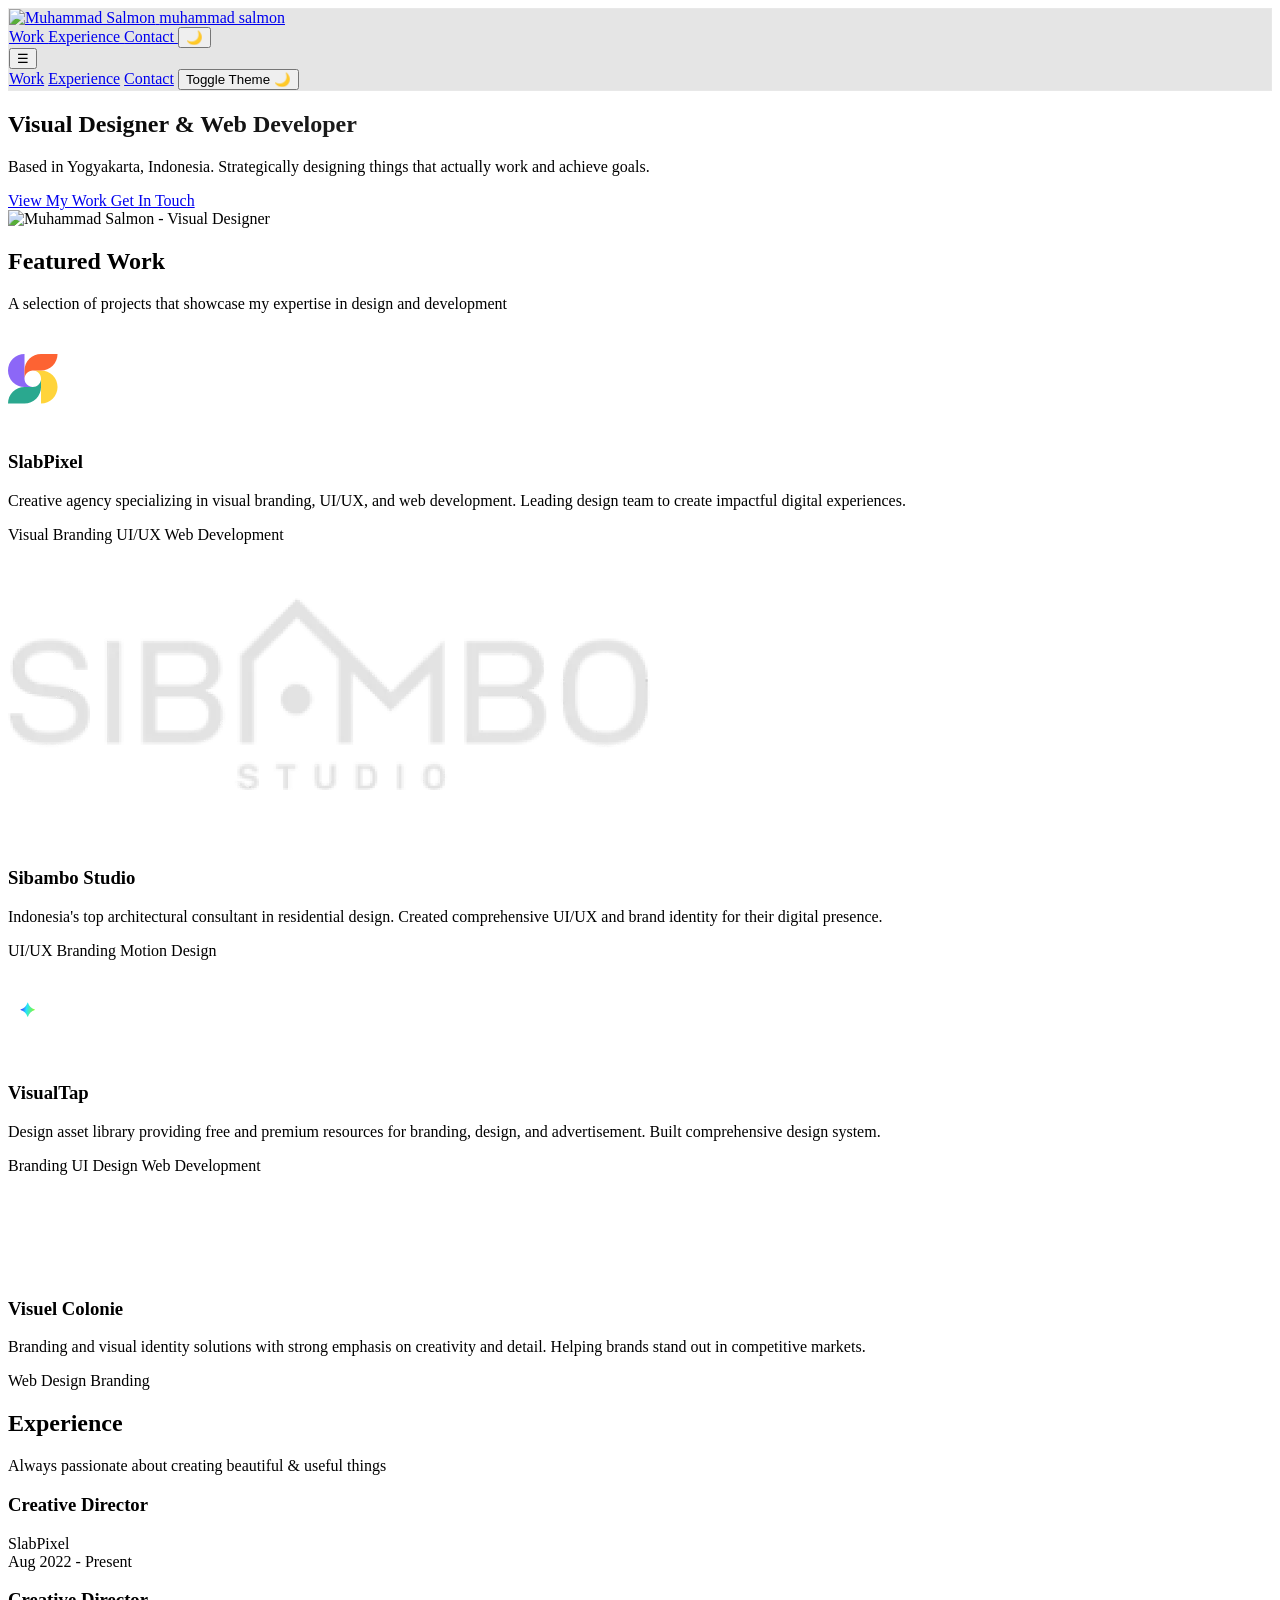
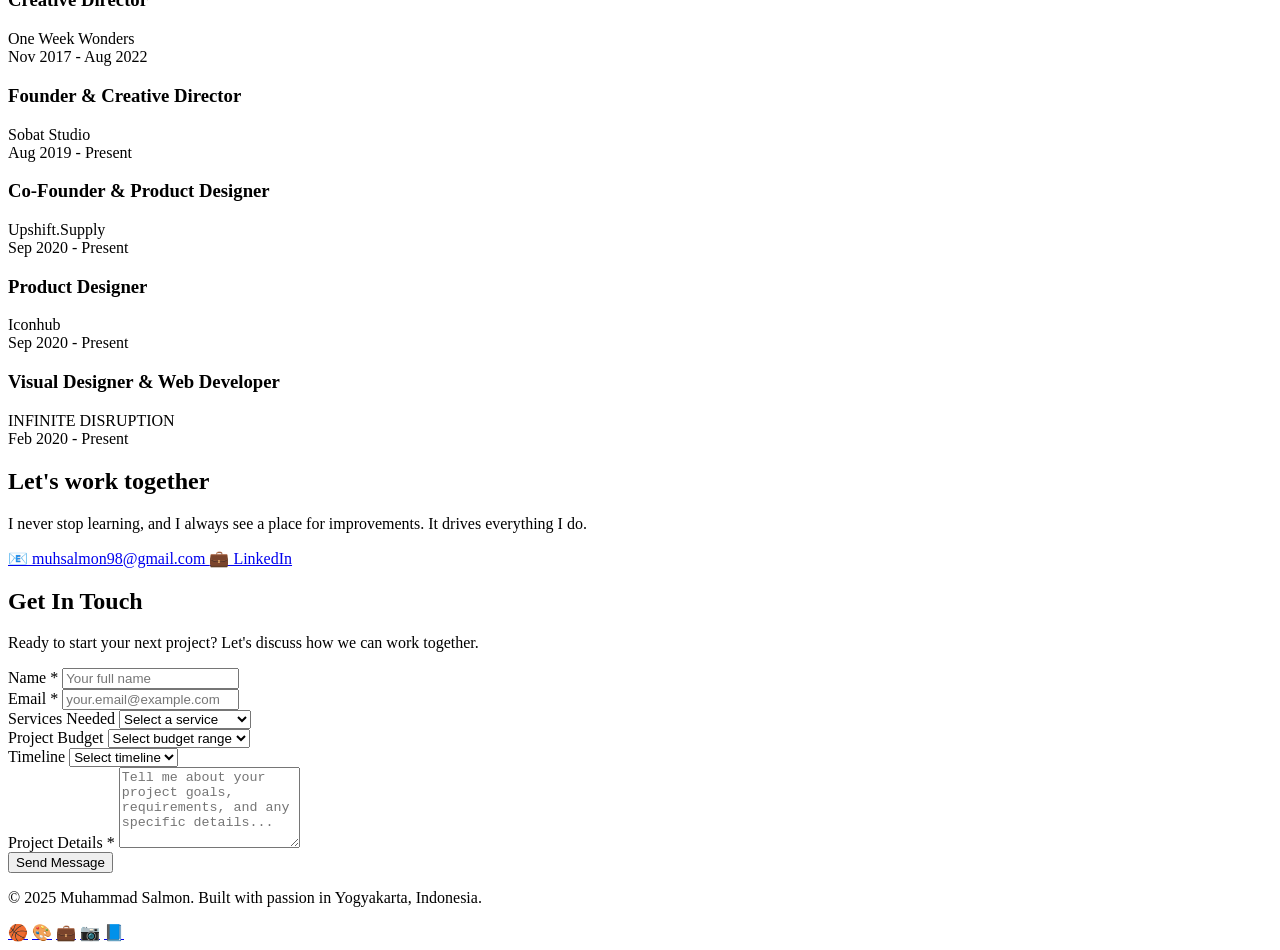
==== commit dad29956: "new design updates" ====
--- a/index.html
+++ b/index.html
@@ -29,6 +29,35 @@
     <!-- Favicon -->
     <link rel="icon" type="image/x-icon" href="https://assets-global.website-files.com/5eaaff6f2c048cabeb929aa2/5eabeebfbc104736de6b925c_icon-32.svg">
     <link rel="apple-touch-icon" href="https://assets-global.website-files.com/5eaaff6f2c048cabeb929aa2/5eabee8a573fea613428a835_icon-256.svg">
+    
+    <!-- Tailwind CSS -->
+    <script src="https://cdn.tailwindcss.com"></script>
+    <script>
+        tailwind.config = {
+            darkMode: 'class',
+            theme: {
+                extend: {
+                    fontFamily: {
+                        'sans': ['Inter', 'system-ui', 'sans-serif'],
+                    },
+                    colors: {
+                        primary: {
+                            50: '#f8fafc',
+                            100: '#f1f5f9',
+                            200: '#e2e8f0',
+                            300: '#cbd5e1',
+                            400: '#94a3b8',
+                            500: '#64748b',
+                            600: '#475569',
+                            700: '#334155',
+                            800: '#1e293b',
+                            900: '#0f172a',
+                        }
+                    }
+                }
+            }
+        }
+    </script>
     
     <!-- Fonts -->
     <link rel="preconnect" href="https://fonts.googleapis.com">
@@ -75,679 +104,261 @@
     }
     </script>
     
+    <!-- Custom Styles for Enhanced Components -->
     <style>
-        :root {
-            /* Dark Theme Colors */
-            --bg-primary: #0a0a0a;
-            --bg-secondary: #1a1a1a;
-            --bg-tertiary: #2a2a2a;
-            --text-primary: #ffffff;
-            --text-secondary: #a0a0a0;
-            --text-muted: #666666;
-            --accent: #ffffff;
-            --accent-hover: #f0f0f0;
-            --border: #333333;
-            
-            /* Light Theme Colors */
-            --bg-primary-light: #ffffff;
-            --bg-secondary-light: #f8f8f8;
-            --bg-tertiary-light: #f0f0f0;
-            --text-primary-light: #000000;
-            --text-secondary-light: #333333;
-            --text-muted-light: #666666;
-            --accent-light: #000000;
-            --accent-hover-light: #333333;
-            --border-light: #e0e0e0;
-            
-            /* Typography */
-            --font-family: 'Inter', -apple-system, BlinkMacSystemFont, 'Segoe UI', Roboto, sans-serif;
-            --font-size-xs: 0.75rem;
-            --font-size-sm: 0.875rem;
-            --font-size-base: 1rem;
-            --font-size-lg: 1.125rem;
-            --font-size-xl: 1.25rem;
-            --font-size-2xl: 1.5rem;
-            --font-size-3xl: 1.875rem;
-            --font-size-4xl: 2.25rem;
-            --font-size-5xl: 3rem;
-            --font-size-6xl: 3.75rem;
-            
-            /* Spacing */
-            --spacing-xs: 0.5rem;
-            --spacing-sm: 1rem;
-            --spacing-md: 1.5rem;
-            --spacing-lg: 2rem;
-            --spacing-xl: 3rem;
-            --spacing-2xl: 4rem;
-            --spacing-3xl: 6rem;
-            
-            /* Transitions */
-            --transition: all 0.3s ease;
-        }
-        
-        * {
-            margin: 0;
-            padding: 0;
-            box-sizing: border-box;
-        }
-        
         html {
             scroll-behavior: smooth;
-        }
-        
-        body {
-            font-family: var(--font-family);
-            background-color: var(--bg-primary);
-            color: var(--text-primary);
-            line-height: 1.6;
-            transition: var(--transition);
-            overflow-x: hidden;
-        }
-        
-        /* Theme Variables */
-        [data-theme="dark"] {
-            --bg-primary: #0a0a0a;
-            --bg-secondary: #1a1a1a;
-            --bg-tertiary: #2a2a2a;
-            --text-primary: #ffffff;
-            --text-secondary: #a0a0a0;
-            --text-muted: #666666;
-            --accent: #ffffff;
-            --accent-hover: #f0f0f0;
-            --border: #333333;
-        }
-        
-        [data-theme="light"] {
-            --bg-primary: #ffffff;
-            --bg-secondary: #f8f8f8;
-            --bg-tertiary: #f0f0f0;
-            --text-primary: #000000;
-            --text-secondary: #333333;
-            --text-muted: #666666;
-            --accent: #000000;
-            --accent-hover: #333333;
-            --border: #e0e0e0;
-        }
-        
-        /* Container */
-        .container {
-            max-width: 1200px;
-            margin: 0 auto;
-            padding: 0 var(--spacing-sm);
-        }
-        
-        /* Header */
-        .header {
-            position: fixed;
-            top: 0;
-            left: 0;
-            right: 0;
-            background-color: var(--bg-primary);
-            border-bottom: 1px solid var(--border);
-            z-index: 1000;
-            backdrop-filter: blur(10px);
-            transition: var(--transition);
-        }
-        
-        .header-content {
-            display: flex;
-            justify-content: space-between;
-            align-items: center;
-            padding: var(--spacing-sm) 0;
-        }
-        
-        .logo {
-            display: flex;
-            align-items: center;
-            gap: var(--spacing-sm);
-            text-decoration: none;
-            color: var(--text-primary);
-            font-weight: 600;
-            font-size: var(--font-size-lg);
-            transition: var(--transition);
-        }
-        
-        .logo:hover {
-            color: var(--accent-hover);
-        }
-        
-        .logo img {
-            width: 40px;
-            height: 40px;
-            border-radius: 50%;
-            object-fit: cover;
-        }
-        
-        .nav {
-            display: flex;
-            gap: var(--spacing-lg);
-            align-items: center;
-        }
-        
-        .nav-link {
-            color: var(--text-secondary);
-            text-decoration: none;
-            font-size: var(--font-size-sm);
-            font-weight: 500;
-            transition: var(--transition);
-            position: relative;
-        }
-        
-        .nav-link:hover {
-            color: var(--text-primary);
-        }
-        
-        .nav-link::after {
-            content: '';
-            position: absolute;
-            bottom: -4px;
-            left: 0;
-            width: 0;
-            height: 2px;
-            background-color: var(--accent);
-            transition: var(--transition);
-        }
-        
-        .nav-link:hover::after {
-            width: 100%;
-        }
-        
-        .theme-toggle {
-            background: none;
-            border: 1px solid var(--border);
-            color: var(--text-primary);
-            padding: var(--spacing-xs);
-            border-radius: 8px;
-            cursor: pointer;
-            transition: var(--transition);
-            font-size: var(--font-size-sm);
-        }
-        
-        .theme-toggle:hover {
-            background-color: var(--bg-secondary);
-        }
-        
-        .mobile-menu-toggle {
-            display: none;
-            background: none;
-            border: none;
-            color: var(--text-primary);
-            font-size: var(--font-size-lg);
-            cursor: pointer;
-        }
-        
-        /* Hero Section */
-        .hero {
-            min-height: 100vh;
-            display: flex;
-            align-items: center;
-            padding: var(--spacing-3xl) 0;
-            background: linear-gradient(135deg, var(--bg-primary) 0%, var(--bg-secondary) 100%);
-        }
-        
-        .hero-content {
-            display: grid;
-            grid-template-columns: 1fr 1fr;
-            gap: var(--spacing-3xl);
-            align-items: center;
-        }
-        
-        .hero-text h1 {
-            font-size: var(--font-size-6xl);
-            font-weight: 700;
-            line-height: 1.1;
-            margin-bottom: var(--spacing-md);
-            background: linear-gradient(135deg, var(--text-primary) 0%, var(--text-secondary) 100%);
+            scroll-padding-top: 80px;
+        }
+        
+        .gradient-text {
+            background: linear-gradient(135deg, #ffffff 0%, #a0a0a0 100%);
             -webkit-background-clip: text;
             -webkit-text-fill-color: transparent;
             background-clip: text;
         }
         
-        .hero-text p {
-            font-size: var(--font-size-xl);
-            color: var(--text-secondary);
-            margin-bottom: var(--spacing-xl);
-            max-width: 500px;
-        }
-        
-        .hero-buttons {
-            display: flex;
-            gap: var(--spacing-md);
-            flex-wrap: wrap;
-        }
-        
-        .btn {
-            display: inline-flex;
-            align-items: center;
-            padding: var(--spacing-md) var(--spacing-lg);
-            border: 2px solid var(--accent);
-            background-color: transparent;
-            color: var(--accent);
-            text-decoration: none;
-            font-weight: 600;
-            border-radius: 8px;
-            transition: var(--transition);
-            cursor: pointer;
-            font-size: var(--font-size-base);
-        }
-        
-        .btn:hover {
-            background-color: var(--accent);
-            color: var(--bg-primary);
+        .dark .gradient-text {
+            background: linear-gradient(135deg, #000000 0%, #666666 100%);
+            -webkit-background-clip: text;
+            -webkit-text-fill-color: transparent;
+            background-clip: text;
+        }
+        
+        .glass-effect {
+            backdrop-filter: blur(10px);
+            background: rgba(255, 255, 255, 0.1);
+            border: 1px solid rgba(255, 255, 255, 0.2);
+        }
+        
+        .dark .glass-effect {
+            background: rgba(0, 0, 0, 0.1);
+            border: 1px solid rgba(255, 255, 255, 0.1);
+        }
+        
+        .animate-fade-in {
+            animation: fadeIn 0.6s ease-in-out forwards;
+        }
+        
+        @keyframes fadeIn {
+            from { opacity: 0; transform: translateY(20px); }
+            to { opacity: 1; transform: translateY(0); }
+        }
+        
+        .animate-slide-up {
+            animation: slideUp 0.6s ease-out forwards;
+        }
+        
+        @keyframes slideUp {
+            from { opacity: 0; transform: translateY(30px); }
+            to { opacity: 1; transform: translateY(0); }
+        }
+        
+        .hover-lift {
+            transition: all 0.3s ease;
+        }
+        
+        .hover-lift:hover {
+            transform: translateY(-8px);
+            box-shadow: 0 20px 40px rgba(0, 0, 0, 0.15);
+        }
+        
+        .dark .hover-lift:hover {
+            box-shadow: 0 20px 40px rgba(0, 0, 0, 0.3);
+        }
+        
+        /* Form Styles */
+        .form-input {
+            @apply w-full px-4 py-3 rounded-lg border border-gray-300 dark:border-gray-600 
+                   bg-white dark:bg-gray-800 text-gray-900 dark:text-white
+                   focus:ring-2 focus:ring-blue-500 focus:border-transparent
+                   transition-all duration-200;
+        }
+        
+        .form-label {
+            @apply block text-sm font-medium text-gray-700 dark:text-gray-300 mb-2;
+        }
+        
+        .btn-primary {
+            @apply bg-blue-600 hover:bg-blue-700 text-white font-semibold py-3 px-6 rounded-lg
+                   transition-all duration-200 transform hover:scale-105 focus:outline-none
+                   focus:ring-2 focus:ring-blue-500 focus:ring-offset-2;
         }
         
         .btn-secondary {
-            border-color: var(--border);
-            color: var(--text-secondary);
-        }
-        
-        .btn-secondary:hover {
-            background-color: var(--bg-secondary);
-            color: var(--text-primary);
-            border-color: var(--text-secondary);
-        }
-        
-        .hero-image {
-            display: flex;
-            justify-content: center;
-            align-items: center;
-        }
-        
-        .hero-image img {
-            max-width: 100%;
-            height: auto;
-            border-radius: 20px;
-            box-shadow: 0 20px 60px rgba(0, 0, 0, 0.3);
-        }
-        
-        /* Section */
-        .section {
-            padding: var(--spacing-3xl) 0;
-        }
-        
-        .section-header {
-            text-align: center;
-            margin-bottom: var(--spacing-3xl);
-        }
-        
-        .section-title {
-            font-size: var(--font-size-4xl);
-            font-weight: 700;
-            margin-bottom: var(--spacing-md);
-            color: var(--text-primary);
-        }
-        
-        .section-subtitle {
-            font-size: var(--font-size-xl);
-            color: var(--text-secondary);
-            max-width: 600px;
-            margin: 0 auto;
-        }
-        
-        /* Work Grid */
-        .work-grid {
-            display: grid;
-            grid-template-columns: repeat(auto-fit, minmax(300px, 1fr));
-            gap: var(--spacing-xl);
-            margin-top: var(--spacing-3xl);
-        }
-        
-        .work-item {
-            background-color: var(--bg-secondary);
-            border-radius: 12px;
-            overflow: hidden;
-            transition: var(--transition);
-            border: 1px solid var(--border);
-        }
-        
-        .work-item:hover {
-            transform: translateY(-8px);
-            box-shadow: 0 20px 40px rgba(0, 0, 0, 0.2);
-        }
-        
-        .work-image {
-            width: 100%;
-            height: 200px;
-            object-fit: cover;
-        }
-        
-        .work-content {
-            padding: var(--spacing-lg);
-        }
-        
-        .work-title {
-            font-size: var(--font-size-xl);
-            font-weight: 600;
-            margin-bottom: var(--spacing-sm);
-            color: var(--text-primary);
-        }
-        
-        .work-description {
-            color: var(--text-secondary);
-            margin-bottom: var(--spacing-md);
-        }
-        
-        .work-tags {
-            display: flex;
-            flex-wrap: wrap;
-            gap: var(--spacing-xs);
-        }
-        
-        .work-tag {
-            background-color: var(--bg-tertiary);
-            color: var(--text-secondary);
-            padding: var(--spacing-xs) var(--spacing-sm);
-            border-radius: 20px;
-            font-size: var(--font-size-xs);
-            font-weight: 500;
-        }
-        
-        /* Experience */
-        .experience-grid {
-            display: grid;
-            grid-template-columns: repeat(auto-fit, minmax(250px, 1fr));
-            gap: var(--spacing-lg);
-            margin-top: var(--spacing-3xl);
-        }
-        
-        .experience-item {
-            background-color: var(--bg-secondary);
-            padding: var(--spacing-lg);
-            border-radius: 12px;
-            border: 1px solid var(--border);
-            transition: var(--transition);
-        }
-        
-        .experience-item:hover {
-            transform: translateY(-4px);
-            box-shadow: 0 10px 30px rgba(0, 0, 0, 0.1);
-        }
-        
-        .experience-role {
-            font-size: var(--font-size-lg);
-            font-weight: 600;
-            margin-bottom: var(--spacing-xs);
-            color: var(--text-primary);
-        }
-        
-        .experience-company {
-            font-size: var(--font-size-base);
-            color: var(--text-secondary);
-            margin-bottom: var(--spacing-sm);
-        }
-        
-        .experience-period {
-            font-size: var(--font-size-sm);
-            color: var(--text-muted);
-        }
-        
-        /* Contact */
-        .contact {
-            background-color: var(--bg-secondary);
-            border-radius: 20px;
-            padding: var(--spacing-3xl);
-            text-align: center;
-            margin: var(--spacing-3xl) 0;
-        }
-        
-        .contact h2 {
-            font-size: var(--font-size-4xl);
-            font-weight: 700;
-            margin-bottom: var(--spacing-md);
-            color: var(--text-primary);
-        }
-        
-        .contact p {
-            font-size: var(--font-size-xl);
-            color: var(--text-secondary);
-            margin-bottom: var(--spacing-xl);
-        }
-        
-        .contact-info {
-            display: flex;
-            justify-content: center;
-            gap: var(--spacing-lg);
-            flex-wrap: wrap;
-        }
-        
-        .contact-item {
-            display: flex;
-            align-items: center;
-            gap: var(--spacing-sm);
-            color: var(--text-secondary);
-            text-decoration: none;
-            transition: var(--transition);
-        }
-        
-        .contact-item:hover {
-            color: var(--text-primary);
-        }
-        
-        /* Footer */
-        .footer {
-            background-color: var(--bg-secondary);
-            border-top: 1px solid var(--border);
-            padding: var(--spacing-xl) 0;
-            margin-top: var(--spacing-3xl);
-        }
-        
-        .footer-content {
-            display: flex;
-            justify-content: space-between;
-            align-items: center;
-            flex-wrap: wrap;
-            gap: var(--spacing-md);
-        }
-        
-        .footer-text {
-            color: var(--text-muted);
-            font-size: var(--font-size-sm);
-        }
-        
-        .social-links {
-            display: flex;
-            gap: var(--spacing-md);
-        }
-        
-        .social-link {
-            color: var(--text-secondary);
-            text-decoration: none;
-            font-size: var(--font-size-lg);
-            transition: var(--transition);
-        }
-        
-        .social-link:hover {
-            color: var(--text-primary);
-        }
-        
-        /* Responsive Design */
-        @media (max-width: 768px) {
-            .mobile-menu-toggle {
-                display: block;
-            }
-            
-            .nav {
-                display: none;
-            }
-            
-            .hero-content {
-                grid-template-columns: 1fr;
-                text-align: center;
-                gap: var(--spacing-xl);
-            }
-            
-            .hero-text h1 {
-                font-size: var(--font-size-4xl);
-            }
-            
-            .hero-text p {
-                font-size: var(--font-size-lg);
-            }
-            
-            .work-grid {
-                grid-template-columns: 1fr;
-            }
-            
-            .experience-grid {
-                grid-template-columns: 1fr;
-            }
-            
-            .contact-info {
-                flex-direction: column;
-                gap: var(--spacing-md);
-            }
-            
-            .footer-content {
-                flex-direction: column;
-                text-align: center;
-            }
-        }
-        
-        @media (max-width: 480px) {
-            .container {
-                padding: 0 var(--spacing-xs);
-            }
-            
-            .hero-text h1 {
-                font-size: var(--font-size-3xl);
-            }
-            
-            .section-title {
-                font-size: var(--font-size-3xl);
-            }
-            
-            .btn {
-                padding: var(--spacing-sm) var(--spacing-md);
-                font-size: var(--font-size-sm);
-            }
-        }
-        
-        /* Smooth scrolling for anchor links */
-        html {
-            scroll-padding-top: 80px;
-        }
-        
-        /* Loading animation */
-        .loading {
-            opacity: 0;
-            animation: fadeIn 0.6s ease-in-out forwards;
-        }
-        
-        @keyframes fadeIn {
-            to {
-                opacity: 1;
-            }
-        }
-        
-        /* Focus styles for accessibility */
-        .btn:focus,
-        .nav-link:focus,
-        .theme-toggle:focus {
-            outline: 2px solid var(--accent);
-            outline-offset: 2px;
+            @apply bg-gray-200 hover:bg-gray-300 dark:bg-gray-700 dark:hover:bg-gray-600
+                   text-gray-900 dark:text-white font-semibold py-3 px-6 rounded-lg
+                   transition-all duration-200 transform hover:scale-105 focus:outline-none
+                   focus:ring-2 focus:ring-gray-500 focus:ring-offset-2;
+        }
+        
+        /* Modal Styles */
+        .modal-overlay {
+            @apply fixed inset-0 bg-black bg-opacity-50 flex items-center justify-center z-50;
+        }
+        
+        .modal-content {
+            @apply bg-white dark:bg-gray-800 rounded-lg p-6 max-w-md w-full mx-4;
         }
     </style>
 </head>
 
-<body>
+<body class="bg-white dark:bg-gray-900 text-gray-900 dark:text-white font-sans transition-colors duration-300">
     <!-- Header -->
-    <header class="header">
-        <div class="container">
-            <div class="header-content">
-                <a href="#" class="logo">
-                    <img src="https://assets-global.website-files.com/5eaaff6f2c048cabeb929aa2/62d981c82413ac01593921fe_img-avatar.webp" alt="Muhammad Salmon">
-                    <span>muhammad salmon</span>
+    <header class="fixed top-0 left-0 right-0 z-50 glass-effect">
+        <div class="max-w-6xl mx-auto px-4">
+            <div class="flex justify-between items-center py-4">
+                <a href="#" class="flex items-center space-x-3 text-xl font-semibold hover:opacity-80 transition-opacity">
+                    <img src="https://assets-global.website-files.com/5eaaff6f2c048cabeb929aa2/62d981c82413ac01593921fe_img-avatar.webp" 
+                         alt="Muhammad Salmon" 
+                         class="w-10 h-10 rounded-full object-cover">
+                    <span class="hidden sm:block">muhammad salmon</span>
                 </a>
                 
-                <nav class="nav">
-                    <a href="#work" class="nav-link">Work</a>
-                    <a href="#experience" class="nav-link">Experience</a>
-                    <a href="#contact" class="nav-link">Contact</a>
-                    <button class="theme-toggle" onclick="toggleTheme()">
-                        <span id="theme-icon">🌙</span>
+                <nav class="hidden md:flex items-center space-x-8">
+                    <a href="#work" class="text-sm font-medium text-gray-600 dark:text-gray-300 hover:text-gray-900 dark:hover:text-white transition-colors relative group">
+                        Work
+                        <span class="absolute -bottom-1 left-0 w-0 h-0.5 bg-blue-600 transition-all group-hover:w-full"></span>
+                    </a>
+                    <a href="#experience" class="text-sm font-medium text-gray-600 dark:text-gray-300 hover:text-gray-900 dark:hover:text-white transition-colors relative group">
+                        Experience
+                        <span class="absolute -bottom-1 left-0 w-0 h-0.5 bg-blue-600 transition-all group-hover:w-full"></span>
+                    </a>
+                    <a href="#contact" class="text-sm font-medium text-gray-600 dark:text-gray-300 hover:text-gray-900 dark:hover:text-white transition-colors relative group">
+                        Contact
+                        <span class="absolute -bottom-1 left-0 w-0 h-0.5 bg-blue-600 transition-all group-hover:w-full"></span>
+                    </a>
+                    <button onclick="toggleTheme()" class="p-2 rounded-lg border border-gray-300 dark:border-gray-600 hover:bg-gray-100 dark:hover:bg-gray-800 transition-colors">
+                        <span id="theme-icon" class="text-lg">🌙</span>
                     </button>
                 </nav>
                 
-                <button class="mobile-menu-toggle">☰</button>
+                <button class="md:hidden p-2 rounded-lg border border-gray-300 dark:border-gray-600 hover:bg-gray-100 dark:hover:bg-gray-800 transition-colors" onclick="toggleMobileMenu()">
+                    ☰
+                </button>
+            </div>
+        </div>
+        
+        <!-- Mobile Menu -->
+        <div id="mobile-menu" class="md:hidden hidden bg-white dark:bg-gray-900 border-t border-gray-200 dark:border-gray-700">
+            <div class="px-4 py-4 space-y-4">
+                <a href="#work" class="block text-gray-600 dark:text-gray-300 hover:text-gray-900 dark:hover:text-white transition-colors">Work</a>
+                <a href="#experience" class="block text-gray-600 dark:text-gray-300 hover:text-gray-900 dark:hover:text-white transition-colors">Experience</a>
+                <a href="#contact" class="block text-gray-600 dark:text-gray-300 hover:text-gray-900 dark:hover:text-white transition-colors">Contact</a>
+                <button onclick="toggleTheme()" class="flex items-center space-x-2 text-gray-600 dark:text-gray-300 hover:text-gray-900 dark:hover:text-white transition-colors">
+                    <span>Toggle Theme</span>
+                    <span id="theme-icon-mobile" class="text-lg">🌙</span>
+                </button>
             </div>
         </div>
     </header>
 
     <!-- Hero Section -->
-    <section class="hero">
-        <div class="container">
-            <div class="hero-content loading">
-                <div class="hero-text">
-                    <h1>Visual Designer & Web Developer</h1>
-                    <p>Based in Yogyakarta, Indonesia. Strategically designing things that actually work and achieve goals.</p>
-                    <div class="hero-buttons">
-                        <a href="#work" class="btn">View My Work</a>
-                        <a href="#contact" class="btn btn-secondary">Get In Touch</a>
-                    </div>
-                </div>
-                <div class="hero-image">
-                    <img src="https://assets-global.website-files.com/5eaaff6f2c048cabeb929aa2/62d981c87136909f465e82c3_img-avatar-big.webp" alt="Muhammad Salmon - Visual Designer">
+    <section class="min-h-screen flex items-center pt-20 bg-gradient-to-br from-white to-gray-50 dark:from-gray-900 dark:to-gray-800">
+        <div class="max-w-6xl mx-auto px-4">
+            <div class="grid lg:grid-cols-2 gap-12 items-center">
+                <div class="animate-fade-in">
+                    <h1 class="text-5xl lg:text-7xl font-bold leading-tight mb-6 gradient-text">
+                        Visual Designer & Web Developer
+                    </h1>
+                    <p class="text-xl text-gray-600 dark:text-gray-300 mb-8 max-w-lg">
+                        Based in Yogyakarta, Indonesia. Strategically designing things that actually work and achieve goals.
+                    </p>
+                    <div class="flex flex-wrap gap-4">
+                        <a href="#work" class="btn-primary">
+                            View My Work
+                        </a>
+                        <a href="#contact" class="btn-secondary">
+                            Get In Touch
+                        </a>
+                    </div>
+                </div>
+                <div class="flex justify-center animate-slide-up">
+                    <div class="relative">
+                        <img src="https://assets-global.website-files.com/5eaaff6f2c048cabeb929aa2/62d981c87136909f465e82c3_img-avatar-big.webp" 
+                             alt="Muhammad Salmon - Visual Designer" 
+                             class="w-80 h-80 lg:w-96 lg:h-96 rounded-2xl object-cover shadow-2xl">
+                        <div class="absolute inset-0 bg-gradient-to-t from-blue-600/20 to-transparent rounded-2xl"></div>
+                    </div>
                 </div>
             </div>
         </div>
     </section>
 
     <!-- Work Section -->
-    <section id="work" class="section">
-        <div class="container">
-            <div class="section-header">
-                <h2 class="section-title">Featured Work</h2>
-                <p class="section-subtitle">A selection of projects that showcase my expertise in design and development</p>
-            </div>
-            
-            <div class="work-grid">
-                <article class="work-item">
-                    <img src="images/img-featured-1.svg" alt="SlabPixel" class="work-image">
-                    <div class="work-content">
-                        <h3 class="work-title">SlabPixel</h3>
-                        <p class="work-description">Creative agency specializing in visual branding, UI/UX, and web development. Leading design team to create impactful digital experiences.</p>
-                        <div class="work-tags">
-                            <span class="work-tag">Visual Branding</span>
-                            <span class="work-tag">UI/UX</span>
-                            <span class="work-tag">Web Development</span>
+    <section id="work" class="py-20 bg-gray-50 dark:bg-gray-800">
+        <div class="max-w-6xl mx-auto px-4">
+            <div class="text-center mb-16">
+                <h2 class="text-4xl lg:text-5xl font-bold mb-4">Featured Work</h2>
+                <p class="text-xl text-gray-600 dark:text-gray-300 max-w-2xl mx-auto">
+                    A selection of projects that showcase my expertise in design and development
+                </p>
+            </div>
+            
+            <div class="grid md:grid-cols-2 lg:grid-cols-2 gap-8">
+                <article class="bg-white dark:bg-gray-900 rounded-xl overflow-hidden shadow-lg hover-lift group">
+                    <div class="aspect-video bg-gradient-to-br from-blue-500 to-purple-600 flex items-center justify-center">
+                        <img src="images/img-featured-1.svg" alt="SlabPixel" class="w-32 h-32 object-contain">
+                    </div>
+                    <div class="p-6">
+                        <h3 class="text-xl font-semibold mb-3 group-hover:text-blue-600 transition-colors">SlabPixel</h3>
+                        <p class="text-gray-600 dark:text-gray-300 mb-4">
+                            Creative agency specializing in visual branding, UI/UX, and web development. Leading design team to create impactful digital experiences.
+                        </p>
+                        <div class="flex flex-wrap gap-2">
+                            <span class="px-3 py-1 bg-blue-100 dark:bg-blue-900 text-blue-800 dark:text-blue-200 text-sm rounded-full">Visual Branding</span>
+                            <span class="px-3 py-1 bg-green-100 dark:bg-green-900 text-green-800 dark:text-green-200 text-sm rounded-full">UI/UX</span>
+                            <span class="px-3 py-1 bg-purple-100 dark:bg-purple-900 text-purple-800 dark:text-purple-200 text-sm rounded-full">Web Development</span>
                         </div>
                     </div>
                 </article>
                 
-                <article class="work-item">
-                    <img src="images/img-featured-7.webp" alt="Sibambo Studio" class="work-image">
-                    <div class="work-content">
-                        <h3 class="work-title">Sibambo Studio</h3>
-                        <p class="work-description">Indonesia's top architectural consultant in residential design. Created comprehensive UI/UX and brand identity for their digital presence.</p>
-                        <div class="work-tags">
-                            <span class="work-tag">UI/UX</span>
-                            <span class="work-tag">Branding</span>
-                            <span class="work-tag">Motion Design</span>
+                <article class="bg-white dark:bg-gray-900 rounded-xl overflow-hidden shadow-lg hover-lift group">
+                    <div class="aspect-video bg-gradient-to-br from-green-500 to-teal-600 flex items-center justify-center">
+                        <img src="images/img-featured-7.webp" alt="Sibambo Studio" class="w-32 h-32 object-contain">
+                    </div>
+                    <div class="p-6">
+                        <h3 class="text-xl font-semibold mb-3 group-hover:text-blue-600 transition-colors">Sibambo Studio</h3>
+                        <p class="text-gray-600 dark:text-gray-300 mb-4">
+                            Indonesia's top architectural consultant in residential design. Created comprehensive UI/UX and brand identity for their digital presence.
+                        </p>
+                        <div class="flex flex-wrap gap-2">
+                            <span class="px-3 py-1 bg-green-100 dark:bg-green-900 text-green-800 dark:text-green-200 text-sm rounded-full">UI/UX</span>
+                            <span class="px-3 py-1 bg-blue-100 dark:bg-blue-900 text-blue-800 dark:text-blue-200 text-sm rounded-full">Branding</span>
+                            <span class="px-3 py-1 bg-orange-100 dark:bg-orange-900 text-orange-800 dark:text-orange-200 text-sm rounded-full">Motion Design</span>
                         </div>
                     </div>
                 </article>
                 
-                <article class="work-item">
-                    <img src="images/img-featured-6.svg" alt="VisualTap" class="work-image">
-                    <div class="work-content">
-                        <h3 class="work-title">VisualTap</h3>
-                        <p class="work-description">Design asset library providing free and premium resources for branding, design, and advertisement. Built comprehensive design system.</p>
-                        <div class="work-tags">
-                            <span class="work-tag">Branding</span>
-                            <span class="work-tag">UI Design</span>
-                            <span class="work-tag">Web Development</span>
+                <article class="bg-white dark:bg-gray-900 rounded-xl overflow-hidden shadow-lg hover-lift group">
+                    <div class="aspect-video bg-gradient-to-br from-purple-500 to-pink-600 flex items-center justify-center">
+                        <img src="images/img-featured-6.svg" alt="VisualTap" class="w-32 h-32 object-contain">
+                    </div>
+                    <div class="p-6">
+                        <h3 class="text-xl font-semibold mb-3 group-hover:text-blue-600 transition-colors">VisualTap</h3>
+                        <p class="text-gray-600 dark:text-gray-300 mb-4">
+                            Design asset library providing free and premium resources for branding, design, and advertisement. Built comprehensive design system.
+                        </p>
+                        <div class="flex flex-wrap gap-2">
+                            <span class="px-3 py-1 bg-blue-100 dark:bg-blue-900 text-blue-800 dark:text-blue-200 text-sm rounded-full">Branding</span>
+                            <span class="px-3 py-1 bg-green-100 dark:bg-green-900 text-green-800 dark:text-green-200 text-sm rounded-full">UI Design</span>
+                            <span class="px-3 py-1 bg-purple-100 dark:bg-purple-900 text-purple-800 dark:text-purple-200 text-sm rounded-full">Web Development</span>
                         </div>
                     </div>
                 </article>
                 
-                <article class="work-item">
-                    <img src="images/img-featured-8.svg" alt="Visuel Colonie" class="work-image">
-                    <div class="work-content">
-                        <h3 class="work-title">Visuel Colonie</h3>
-                        <p class="work-description">Branding and visual identity solutions with strong emphasis on creativity and detail. Helping brands stand out in competitive markets.</p>
-                        <div class="work-tags">
-                            <span class="work-tag">Web Design</span>
-                            <span class="work-tag">Branding</span>
+                <article class="bg-white dark:bg-gray-900 rounded-xl overflow-hidden shadow-lg hover-lift group">
+                    <div class="aspect-video bg-gradient-to-br from-orange-500 to-red-600 flex items-center justify-center">
+                        <img src="images/img-featured-8.svg" alt="Visuel Colonie" class="w-32 h-32 object-contain">
+                    </div>
+                    <div class="p-6">
+                        <h3 class="text-xl font-semibold mb-3 group-hover:text-blue-600 transition-colors">Visuel Colonie</h3>
+                        <p class="text-gray-600 dark:text-gray-300 mb-4">
+                            Branding and visual identity solutions with strong emphasis on creativity and detail. Helping brands stand out in competitive markets.
+                        </p>
+                        <div class="flex flex-wrap gap-2">
+                            <span class="px-3 py-1 bg-green-100 dark:bg-green-900 text-green-800 dark:text-green-200 text-sm rounded-full">Web Design</span>
+                            <span class="px-3 py-1 bg-blue-100 dark:bg-blue-900 text-blue-800 dark:text-blue-200 text-sm rounded-full">Branding</span>
                         </div>
                     </div>
                 </article>
@@ -756,81 +367,162 @@
     </section>
 
     <!-- Experience Section -->
-    <section id="experience" class="section">
-        <div class="container">
-            <div class="section-header">
-                <h2 class="section-title">Experience</h2>
-                <p class="section-subtitle">Always passionate about creating beautiful & useful things</p>
-            </div>
-            
-            <div class="experience-grid">
-                <div class="experience-item">
-                    <h3 class="experience-role">Creative Director</h3>
-                    <div class="experience-company">SlabPixel</div>
-                    <div class="experience-period">Aug 2022 - Present</div>
-                </div>
-                
-                <div class="experience-item">
-                    <h3 class="experience-role">Creative Director</h3>
-                    <div class="experience-company">One Week Wonders</div>
-                    <div class="experience-period">Nov 2017 - Aug 2022</div>
-                </div>
-                
-                <div class="experience-item">
-                    <h3 class="experience-role">Founder & Creative Director</h3>
-                    <div class="experience-company">Sobat Studio</div>
-                    <div class="experience-period">Aug 2019 - Present</div>
-                </div>
-                
-                <div class="experience-item">
-                    <h3 class="experience-role">Co-Founder & Product Designer</h3>
-                    <div class="experience-company">Upshift.Supply</div>
-                    <div class="experience-period">Sep 2020 - Present</div>
-                </div>
-                
-                <div class="experience-item">
-                    <h3 class="experience-role">Product Designer</h3>
-                    <div class="experience-company">Iconhub</div>
-                    <div class="experience-period">Sep 2020 - Present</div>
-                </div>
-                
-                <div class="experience-item">
-                    <h3 class="experience-role">Visual Designer & Web Developer</h3>
-                    <div class="experience-company">INFINITE DISRUPTION</div>
-                    <div class="experience-period">Feb 2020 - Present</div>
-                </div>
-            </div>
-            
-            <div class="contact">
-                <h2>Let's work together</h2>
-                <p>I never stop learning, and I always see a place for improvements. It drives everything I do.</p>
-                <div class="contact-info">
-                    <a href="mailto:muhsalmon98@gmail.com" class="contact-item">
-                        <span>📧</span>
-                        <span>muhsalmon98@gmail.com</span>
+    <section id="experience" class="py-20 bg-white dark:bg-gray-900">
+        <div class="max-w-6xl mx-auto px-4">
+            <div class="text-center mb-16">
+                <h2 class="text-4xl lg:text-5xl font-bold mb-4">Experience</h2>
+                <p class="text-xl text-gray-600 dark:text-gray-300 max-w-2xl mx-auto">
+                    Always passionate about creating beautiful & useful things
+                </p>
+            </div>
+            
+            <div class="grid md:grid-cols-2 lg:grid-cols-3 gap-6 mb-16">
+                <div class="bg-gray-50 dark:bg-gray-800 p-6 rounded-xl hover-lift">
+                    <h3 class="text-lg font-semibold mb-2">Creative Director</h3>
+                    <div class="text-gray-600 dark:text-gray-300 mb-2">SlabPixel</div>
+                    <div class="text-sm text-gray-500 dark:text-gray-400">Aug 2022 - Present</div>
+                </div>
+                
+                <div class="bg-gray-50 dark:bg-gray-800 p-6 rounded-xl hover-lift">
+                    <h3 class="text-lg font-semibold mb-2">Creative Director</h3>
+                    <div class="text-gray-600 dark:text-gray-300 mb-2">One Week Wonders</div>
+                    <div class="text-sm text-gray-500 dark:text-gray-400">Nov 2017 - Aug 2022</div>
+                </div>
+                
+                <div class="bg-gray-50 dark:bg-gray-800 p-6 rounded-xl hover-lift">
+                    <h3 class="text-lg font-semibold mb-2">Founder & Creative Director</h3>
+                    <div class="text-gray-600 dark:text-gray-300 mb-2">Sobat Studio</div>
+                    <div class="text-sm text-gray-500 dark:text-gray-400">Aug 2019 - Present</div>
+                </div>
+                
+                <div class="bg-gray-50 dark:bg-gray-800 p-6 rounded-xl hover-lift">
+                    <h3 class="text-lg font-semibold mb-2">Co-Founder & Product Designer</h3>
+                    <div class="text-gray-600 dark:text-gray-300 mb-2">Upshift.Supply</div>
+                    <div class="text-sm text-gray-500 dark:text-gray-400">Sep 2020 - Present</div>
+                </div>
+                
+                <div class="bg-gray-50 dark:bg-gray-800 p-6 rounded-xl hover-lift">
+                    <h3 class="text-lg font-semibold mb-2">Product Designer</h3>
+                    <div class="text-gray-600 dark:text-gray-300 mb-2">Iconhub</div>
+                    <div class="text-sm text-gray-500 dark:text-gray-400">Sep 2020 - Present</div>
+                </div>
+                
+                <div class="bg-gray-50 dark:bg-gray-800 p-6 rounded-xl hover-lift">
+                    <h3 class="text-lg font-semibold mb-2">Visual Designer & Web Developer</h3>
+                    <div class="text-gray-600 dark:text-gray-300 mb-2">INFINITE DISRUPTION</div>
+                    <div class="text-sm text-gray-500 dark:text-gray-400">Feb 2020 - Present</div>
+                </div>
+            </div>
+            
+            <!-- Contact CTA -->
+            <div class="bg-gradient-to-r from-blue-600 to-purple-600 rounded-2xl p-8 text-center text-white">
+                <h2 class="text-3xl font-bold mb-4">Let's work together</h2>
+                <p class="text-xl mb-8 opacity-90">
+                    I never stop learning, and I always see a place for improvements. It drives everything I do.
+                </p>
+                <div class="flex flex-wrap justify-center gap-4">
+                    <a href="mailto:muhsalmon98@gmail.com" class="bg-white text-blue-600 px-6 py-3 rounded-lg font-semibold hover:bg-gray-100 transition-colors">
+                        📧 muhsalmon98@gmail.com
                     </a>
-                    <a href="https://www.linkedin.com/in/muhsalmon/" target="_blank" class="contact-item">
-                        <span>💼</span>
-                        <span>LinkedIn</span>
+                    <a href="https://www.linkedin.com/in/muhsalmon/" target="_blank" class="bg-blue-700 text-white px-6 py-3 rounded-lg font-semibold hover:bg-blue-800 transition-colors">
+                        💼 LinkedIn
                     </a>
                 </div>
+            </div>
+        </div>
+    </section>
+
+    <!-- Contact Form Section -->
+    <section id="contact" class="py-20 bg-gray-50 dark:bg-gray-800">
+        <div class="max-w-4xl mx-auto px-4">
+            <div class="text-center mb-12">
+                <h2 class="text-4xl lg:text-5xl font-bold mb-4">Get In Touch</h2>
+                <p class="text-xl text-gray-600 dark:text-gray-300">
+                    Ready to start your next project? Let's discuss how we can work together.
+                </p>
+            </div>
+            
+            <div class="bg-white dark:bg-gray-900 rounded-2xl shadow-xl p-8">
+                <form id="contact-form" action="php/contact-form.php" method="post" class="space-y-6">
+                    <div class="grid md:grid-cols-2 gap-6">
+                        <div>
+                            <label for="name" class="form-label">Name *</label>
+                            <input type="text" id="name" name="name" required class="form-input" placeholder="Your full name">
+                        </div>
+                        <div>
+                            <label for="email" class="form-label">Email *</label>
+                            <input type="email" id="email" name="email" required class="form-input" placeholder="your.email@example.com">
+                        </div>
+                    </div>
+                    
+                    <div>
+                        <label for="services" class="form-label">Services Needed</label>
+                        <select id="services" name="services" class="form-input">
+                            <option value="">Select a service</option>
+                            <option value="visual-branding">Visual Branding</option>
+                            <option value="ui-ux">UI/UX Design</option>
+                            <option value="web-development">Web Development</option>
+                            <option value="graphic-design">Graphic Design</option>
+                            <option value="motion-graphics">Motion Graphics</option>
+                            <option value="other">Other</option>
+                        </select>
+                    </div>
+                    
+                    <div>
+                        <label for="budget" class="form-label">Project Budget</label>
+                        <select id="budget" name="budget" class="form-input">
+                            <option value="">Select budget range</option>
+                            <option value="under-1k">Under $1,000</option>
+                            <option value="1k-5k">$1,000 - $5,000</option>
+                            <option value="5k-10k">$5,000 - $10,000</option>
+                            <option value="10k-25k">$10,000 - $25,000</option>
+                            <option value="over-25k">Over $25,000</option>
+                        </select>
+                    </div>
+                    
+                    <div>
+                        <label for="timeline" class="form-label">Timeline</label>
+                        <select id="timeline" name="timeline" class="form-input">
+                            <option value="">Select timeline</option>
+                            <option value="asap">ASAP</option>
+                            <option value="1-2-weeks">1-2 weeks</option>
+                            <option value="1-month">1 month</option>
+                            <option value="2-3-months">2-3 months</option>
+                            <option value="flexible">Flexible</option>
+                        </select>
+                    </div>
+                    
+                    <div>
+                        <label for="message" class="form-label">Project Details *</label>
+                        <textarea id="message" name="message" required rows="5" class="form-input" placeholder="Tell me about your project goals, requirements, and any specific details..."></textarea>
+                    </div>
+                    
+                    <div class="text-center">
+                        <button type="submit" class="btn-primary">
+                            Send Message
+                        </button>
+                    </div>
+                    
+                    <!-- Success/Error Messages -->
+                    <div id="form-messages" class="hidden text-center p-4 rounded-lg"></div>
+                </form>
             </div>
         </div>
     </section>
 
     <!-- Footer -->
-    <footer class="footer">
-        <div class="container">
-            <div class="footer-content">
-                <div class="footer-text">
+    <footer class="bg-white dark:bg-gray-900 border-t border-gray-200 dark:border-gray-700 py-12">
+        <div class="max-w-6xl mx-auto px-4">
+            <div class="flex flex-col md:flex-row justify-between items-center space-y-4 md:space-y-0">
+                <div class="text-gray-600 dark:text-gray-400 text-sm">
                     <p>&copy; 2025 Muhammad Salmon. Built with passion in Yogyakarta, Indonesia.</p>
                 </div>
-                <div class="social-links">
-                    <a href="https://dribbble.com/kemonn" target="_blank" class="social-link" aria-label="Dribbble">🏀</a>
-                    <a href="https://www.behance.net/muh_salmon" target="_blank" class="social-link" aria-label="Behance">🎨</a>
-                    <a href="https://www.linkedin.com/in/muhsalmon/" target="_blank" class="social-link" aria-label="LinkedIn">💼</a>
-                    <a href="https://www.instagram.com/m.kemonn/" target="_blank" class="social-link" aria-label="Instagram">📷</a>
-                    <a href="https://www.facebook.com/muh.salmon/" target="_blank" class="social-link" aria-label="Facebook">📘</a>
+                <div class="flex space-x-6">
+                    <a href="https://dribbble.com/kemonn" target="_blank" class="text-gray-400 hover:text-gray-600 dark:hover:text-gray-300 transition-colors text-xl" aria-label="Dribbble">🏀</a>
+                    <a href="https://www.behance.net/muh_salmon" target="_blank" class="text-gray-400 hover:text-gray-600 dark:hover:text-gray-300 transition-colors text-xl" aria-label="Behance">🎨</a>
+                    <a href="https://www.linkedin.com/in/muhsalmon/" target="_blank" class="text-gray-400 hover:text-gray-600 dark:hover:text-gray-300 transition-colors text-xl" aria-label="LinkedIn">💼</a>
+                    <a href="https://www.instagram.com/m.kemonn/" target="_blank" class="text-gray-400 hover:text-gray-600 dark:hover:text-gray-300 transition-colors text-xl" aria-label="Instagram">📷</a>
+                    <a href="https://www.facebook.com/muh.salmon/" target="_blank" class="text-gray-400 hover:text-gray-600 dark:hover:text-gray-300 transition-colors text-xl" aria-label="Facebook">📘</a>
                 </div>
             </div>
         </div>
@@ -841,33 +533,49 @@
         function toggleTheme() {
             const html = document.documentElement;
             const themeIcon = document.getElementById('theme-icon');
-            const currentTheme = html.getAttribute('data-theme');
-            
-            if (currentTheme === 'dark') {
-                html.setAttribute('data-theme', 'light');
+            const themeIconMobile = document.getElementById('theme-icon-mobile');
+            
+            if (html.classList.contains('dark')) {
+                html.classList.remove('dark');
                 themeIcon.textContent = '☀️';
+                if (themeIconMobile) themeIconMobile.textContent = '☀️';
                 localStorage.setItem('theme', 'light');
             } else {
-                html.setAttribute('data-theme', 'dark');
+                html.classList.add('dark');
                 themeIcon.textContent = '🌙';
+                if (themeIconMobile) themeIconMobile.textContent = '🌙';
                 localStorage.setItem('theme', 'dark');
             }
+        }
+        
+        // Mobile menu toggle
+        function toggleMobileMenu() {
+            const mobileMenu = document.getElementById('mobile-menu');
+            mobileMenu.classList.toggle('hidden');
         }
         
         // Load saved theme
         document.addEventListener('DOMContentLoaded', function() {
             const savedTheme = localStorage.getItem('theme') || 'dark';
+            const html = document.documentElement;
             const themeIcon = document.getElementById('theme-icon');
-            
-            document.documentElement.setAttribute('data-theme', savedTheme);
-            themeIcon.textContent = savedTheme === 'light' ? '☀️' : '🌙';
-            
-            // Add loading animation
-            const loadingElements = document.querySelectorAll('.loading');
-            loadingElements.forEach((element, index) => {
-                setTimeout(() => {
-                    element.style.opacity = '1';
-                }, index * 200);
+            const themeIconMobile = document.getElementById('theme-icon-mobile');
+            
+            if (savedTheme === 'light') {
+                html.classList.remove('dark');
+                themeIcon.textContent = '☀️';
+                if (themeIconMobile) themeIconMobile.textContent = '☀️';
+            } else {
+                html.classList.add('dark');
+                themeIcon.textContent = '🌙';
+                if (themeIconMobile) themeIconMobile.textContent = '🌙';
+            }
+            
+            // Close mobile menu when clicking on links
+            document.querySelectorAll('#mobile-menu a').forEach(link => {
+                link.addEventListener('click', () => {
+                    document.getElementById('mobile-menu').classList.add('hidden');
+                });
             });
         });
         
@@ -885,14 +593,45 @@
             });
         });
         
-        // Header scroll effect
-        window.addEventListener('scroll', function() {
-            const header = document.querySelector('.header');
-            if (window.scrollY > 100) {
-                header.style.backgroundColor = 'rgba(10, 10, 10, 0.95)';
-            } else {
-                header.style.backgroundColor = 'var(--bg-primary)';
-            }
+        // Contact form handling
+        document.getElementById('contact-form').addEventListener('submit', function(e) {
+            e.preventDefault();
+            
+            const formData = new FormData(this);
+            const messagesDiv = document.getElementById('form-messages');
+            
+            // Show loading state
+            const submitBtn = this.querySelector('button[type="submit"]');
+            const originalText = submitBtn.textContent;
+            submitBtn.textContent = 'Sending...';
+            submitBtn.disabled = true;
+            
+            fetch('php/contact-form.php', {
+                method: 'POST',
+                body: formData
+            })
+            .then(response => response.text())
+            .then(data => {
+                messagesDiv.classList.remove('hidden');
+                
+                if (data.includes('successfully')) {
+                    messagesDiv.className = 'text-center p-4 rounded-lg bg-green-100 dark:bg-green-900 text-green-800 dark:text-green-200';
+                    messagesDiv.textContent = 'Thank you! Your message has been sent successfully. I\'ll get back to you soon.';
+                    this.reset();
+                } else {
+                    messagesDiv.className = 'text-center p-4 rounded-lg bg-red-100 dark:bg-red-900 text-red-800 dark:text-red-200';
+                    messagesDiv.textContent = 'Sorry, there was an error sending your message. Please try again or contact me directly at muhsalmon98@gmail.com';
+                }
+            })
+            .catch(error => {
+                messagesDiv.classList.remove('hidden');
+                messagesDiv.className = 'text-center p-4 rounded-lg bg-red-100 dark:bg-red-900 text-red-800 dark:text-red-200';
+                messagesDiv.textContent = 'Sorry, there was an error sending your message. Please try again or contact me directly at muhsalmon98@gmail.com';
+            })
+            .finally(() => {
+                submitBtn.textContent = originalText;
+                submitBtn.disabled = false;
+            });
         });
         
         // Intersection Observer for animations
@@ -904,19 +643,30 @@
         const observer = new IntersectionObserver(function(entries) {
             entries.forEach(entry => {
                 if (entry.isIntersecting) {
-                    entry.target.style.opacity = '1';
-                    entry.target.style.transform = 'translateY(0)';
+                    entry.target.classList.add('animate-fade-in');
                 }
             });
         }, observerOptions);
         
         // Observe elements for animation
-        document.querySelectorAll('.work-item, .experience-item').forEach(el => {
-            el.style.opacity = '0';
-            el.style.transform = 'translateY(30px)';
-            el.style.transition = 'opacity 0.6s ease, transform 0.6s ease';
+        document.querySelectorAll('article, .hover-lift').forEach(el => {
             observer.observe(el);
         });
+        
+        // Copy email to clipboard
+        function copyEmail() {
+            navigator.clipboard.writeText('muhsalmon98@gmail.com').then(() => {
+                // Show temporary success message
+                const notification = document.createElement('div');
+                notification.className = 'fixed top-20 right-4 bg-green-600 text-white px-4 py-2 rounded-lg shadow-lg z-50';
+                notification.textContent = 'Email copied to clipboard!';
+                document.body.appendChild(notification);
+                
+                setTimeout(() => {
+                    notification.remove();
+                }, 2000);
+            });
+        }
     </script>
 </body>
 </html>
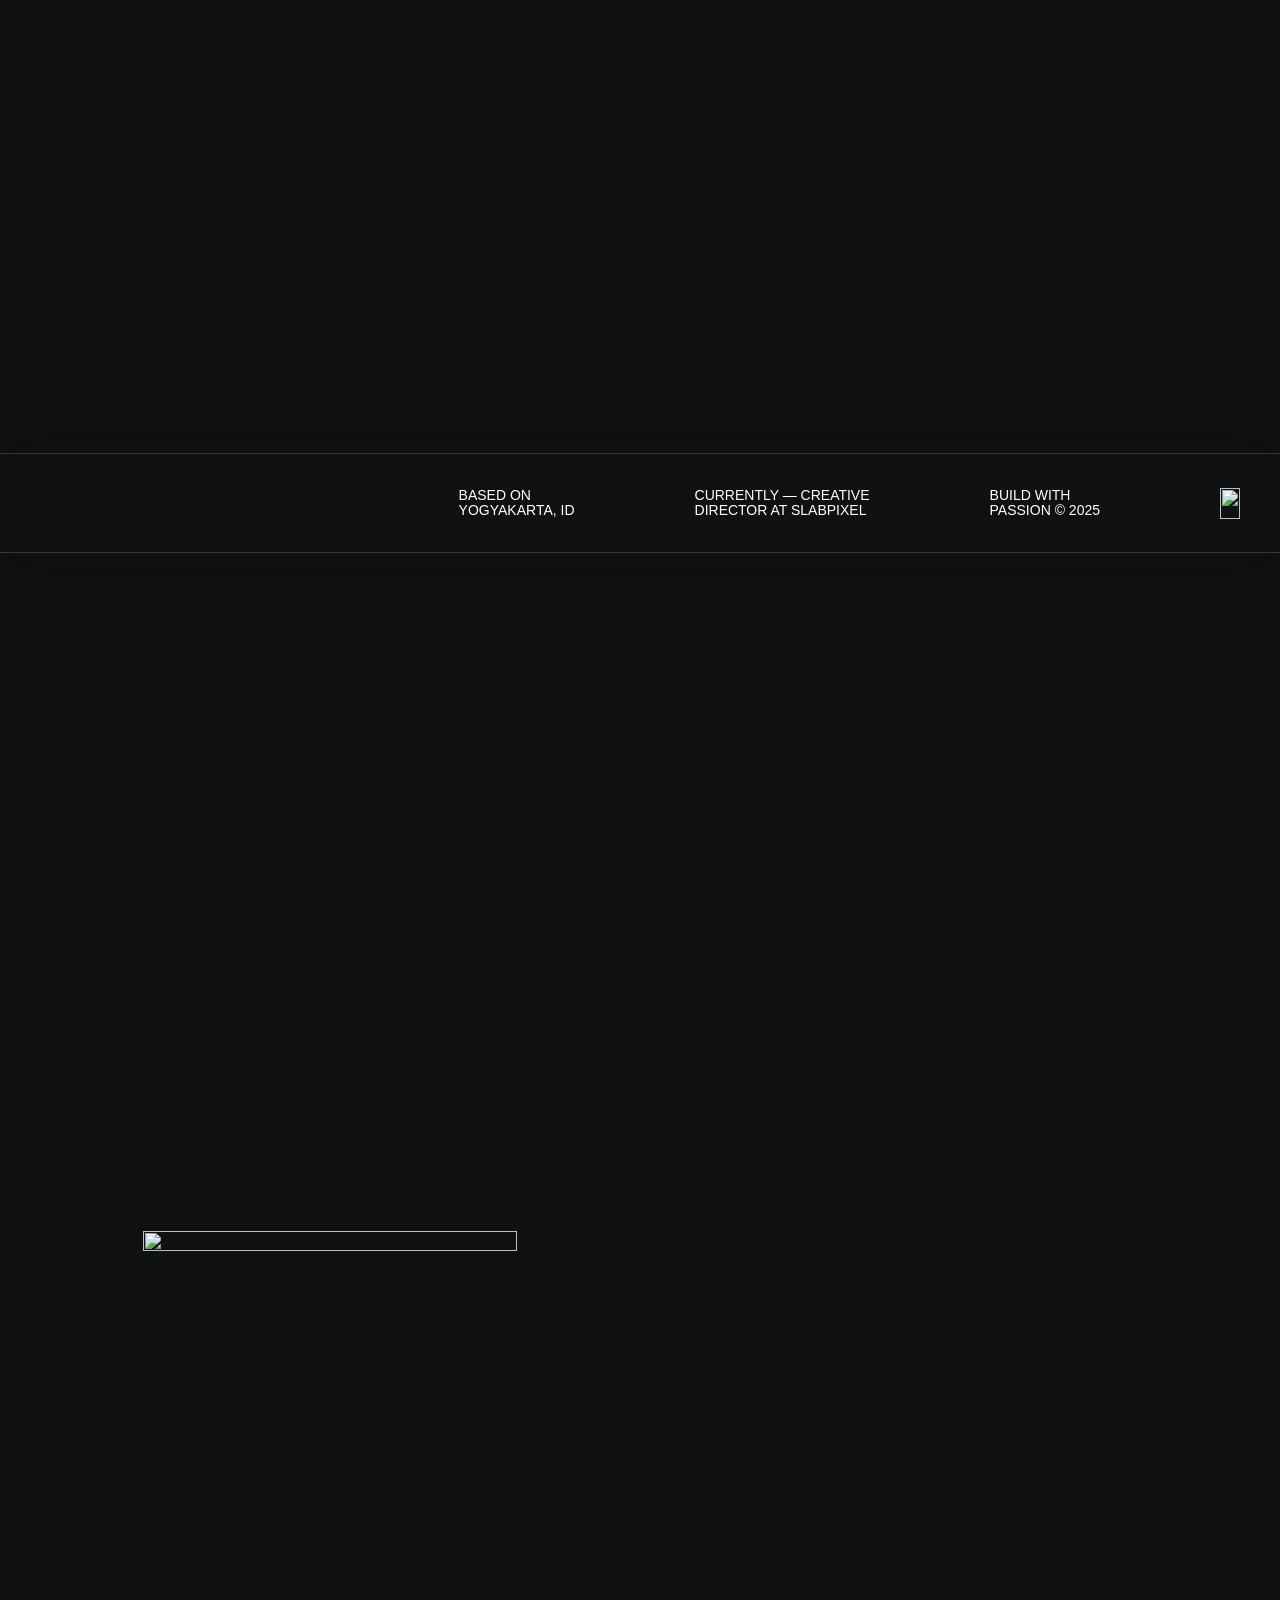
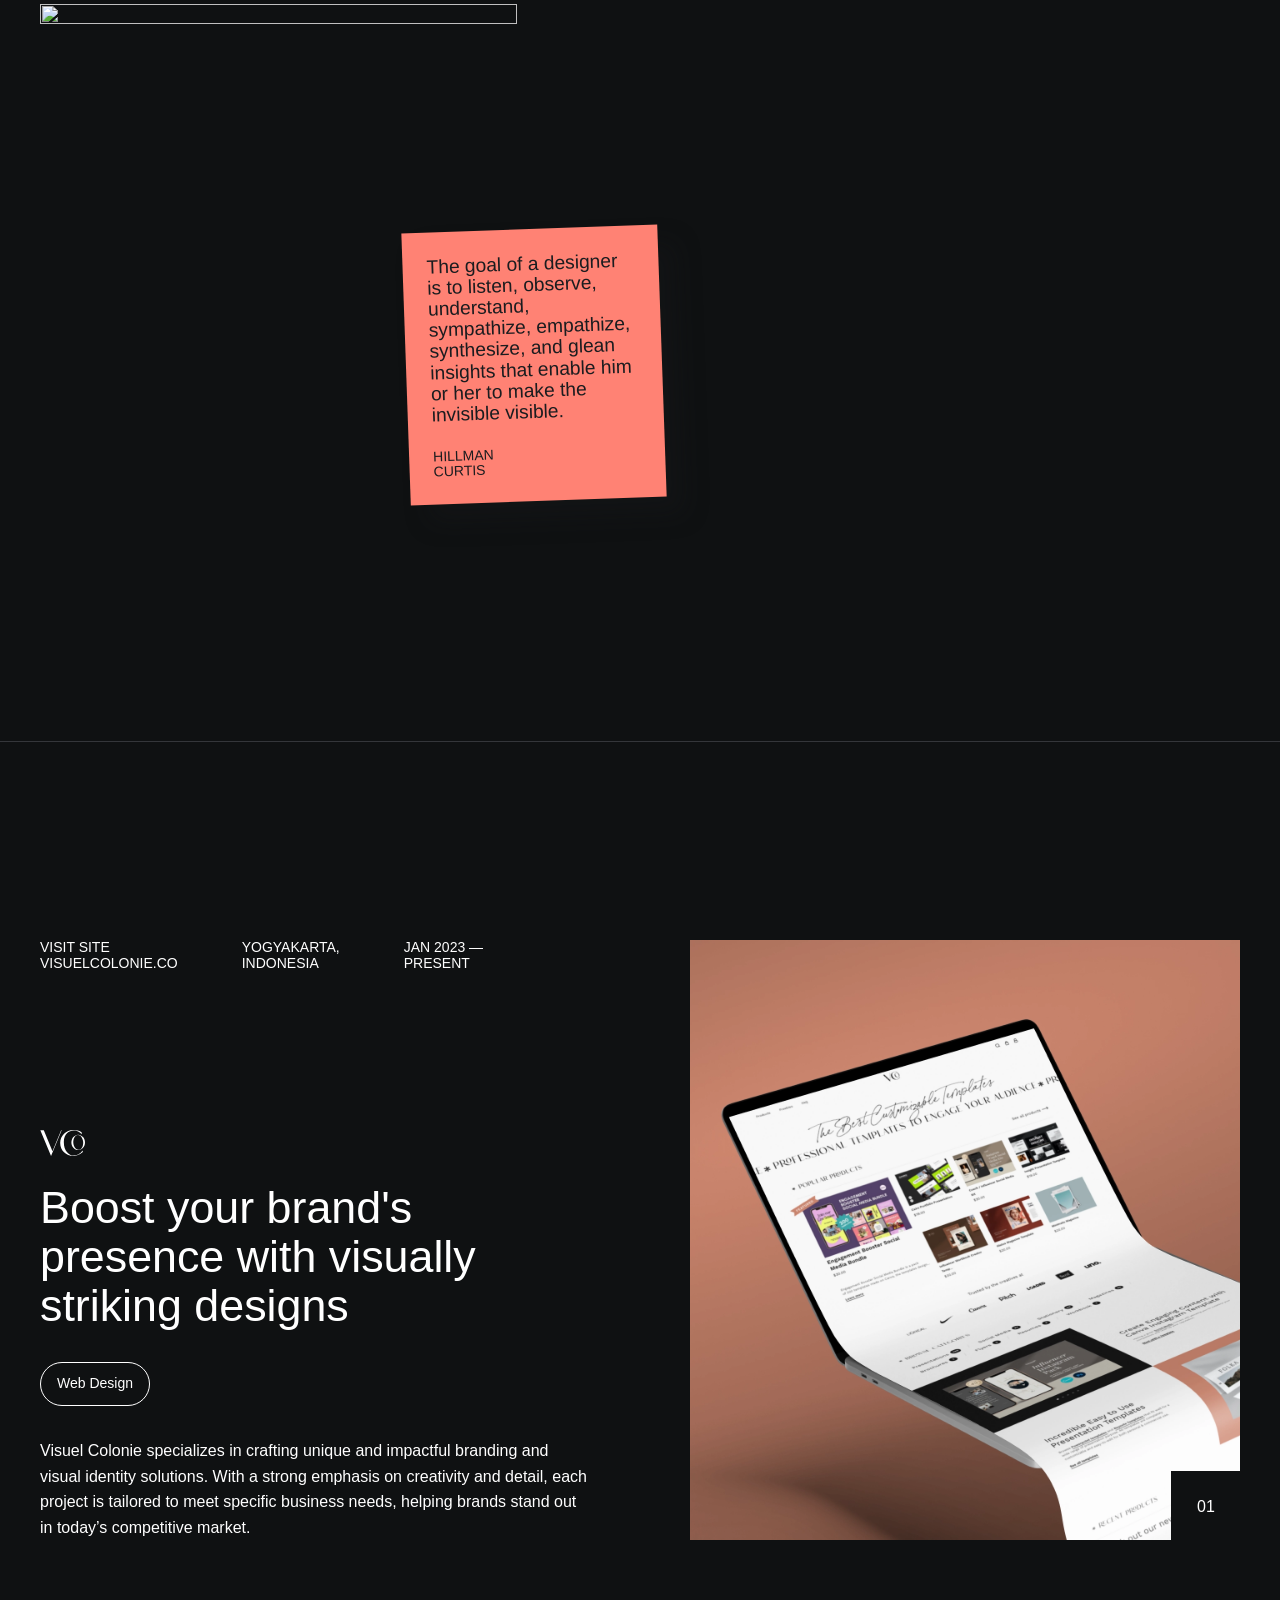
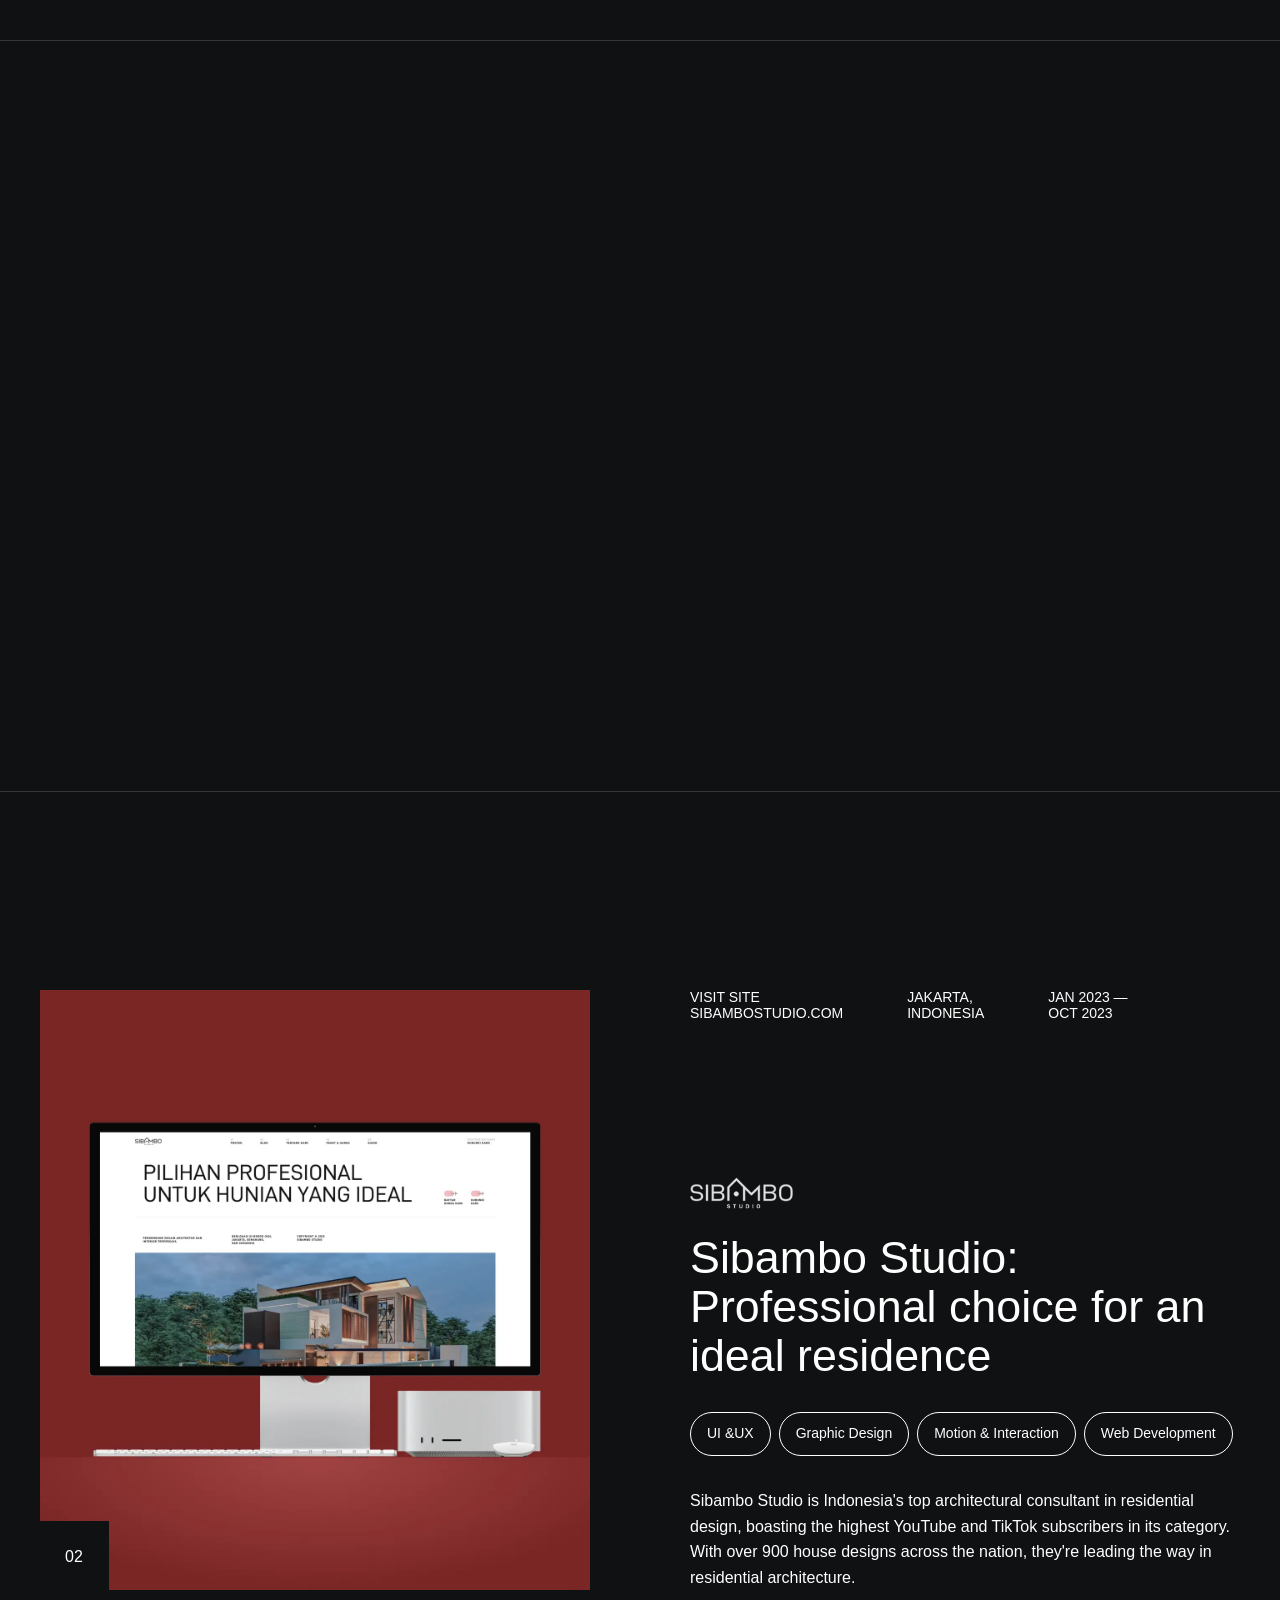
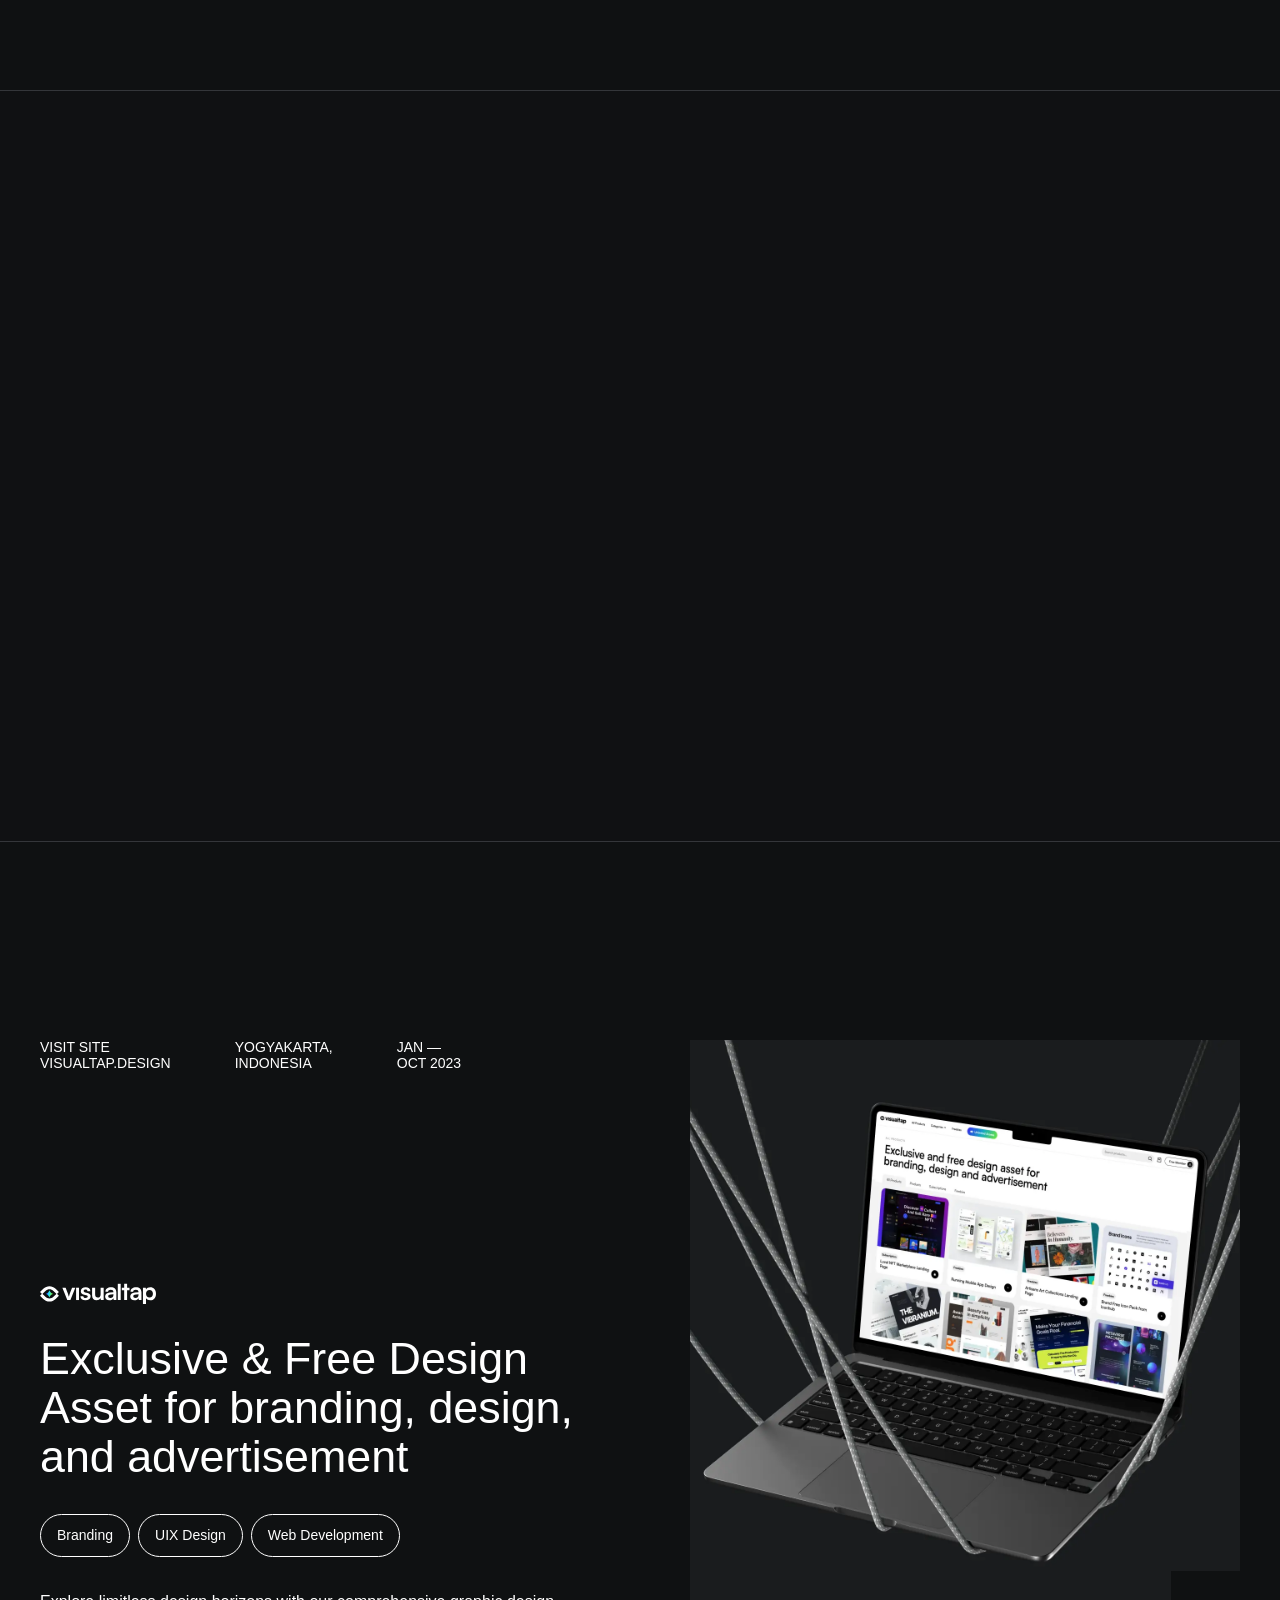
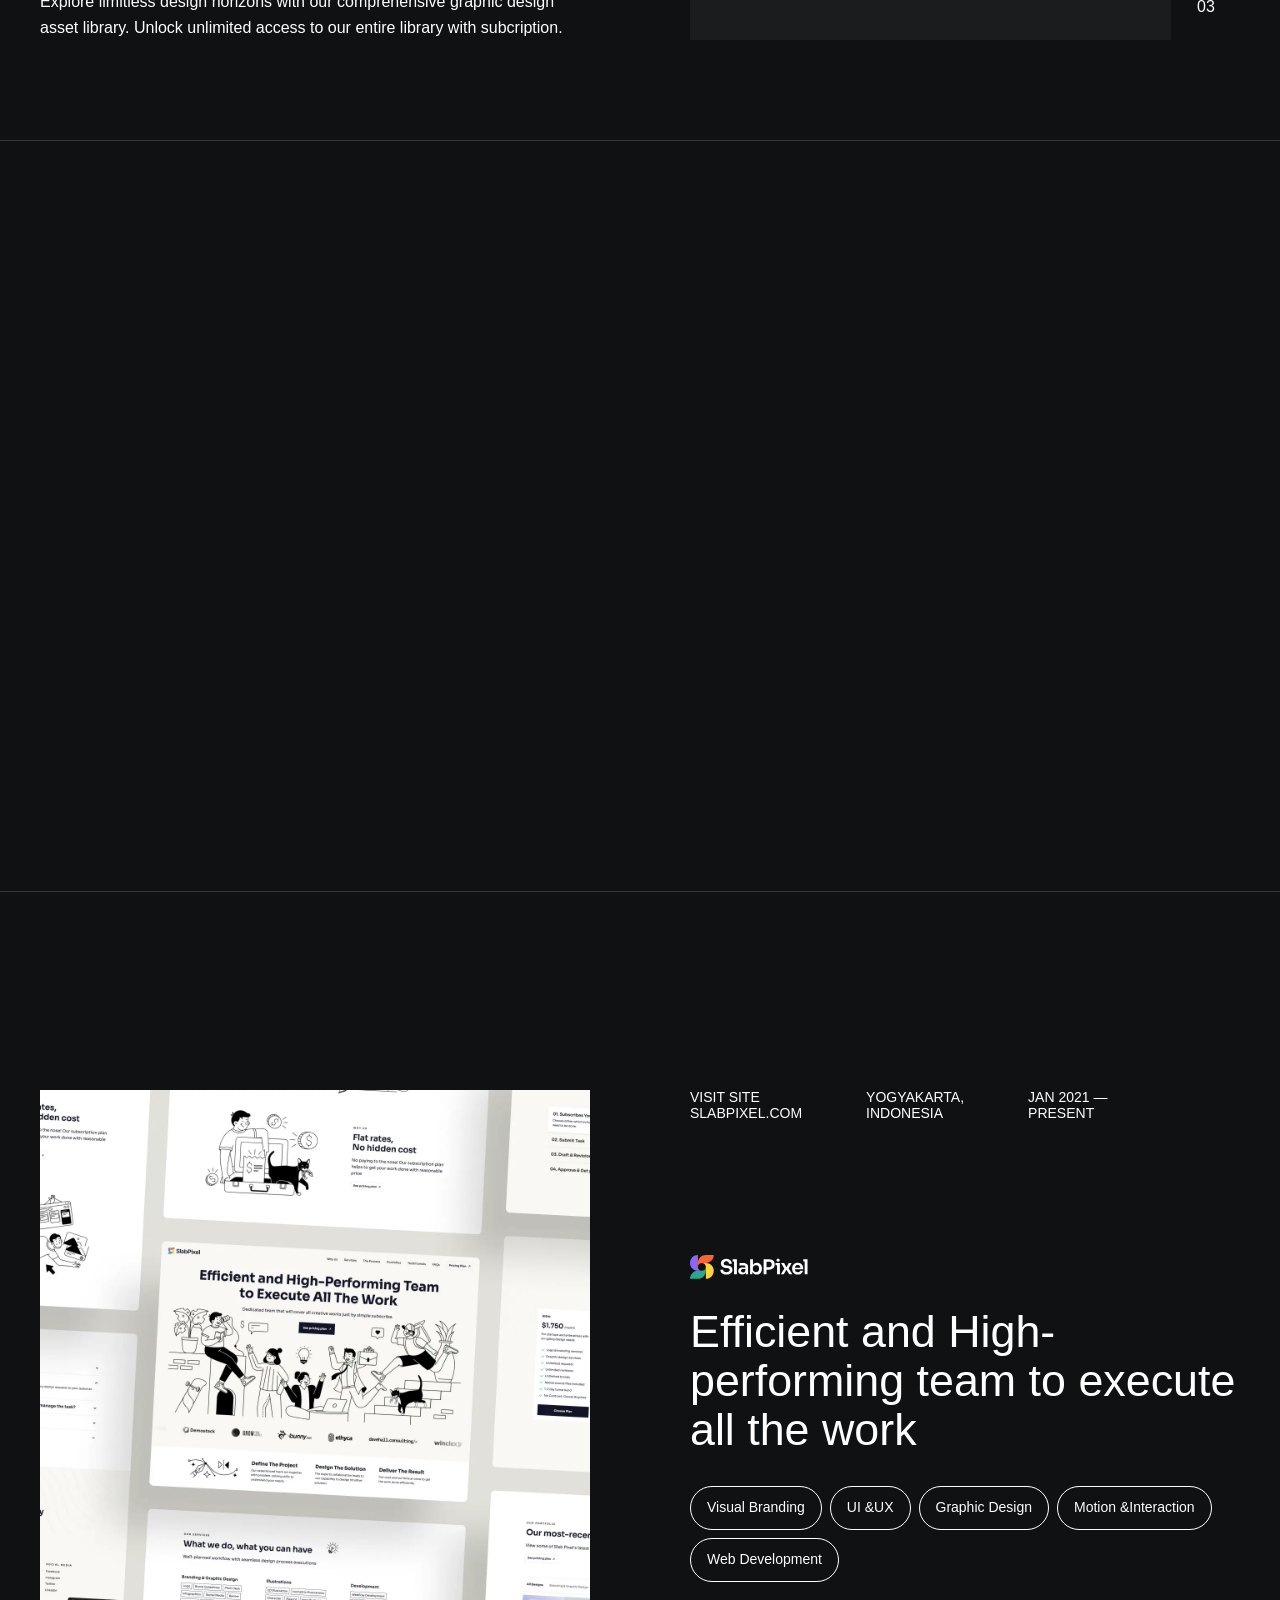
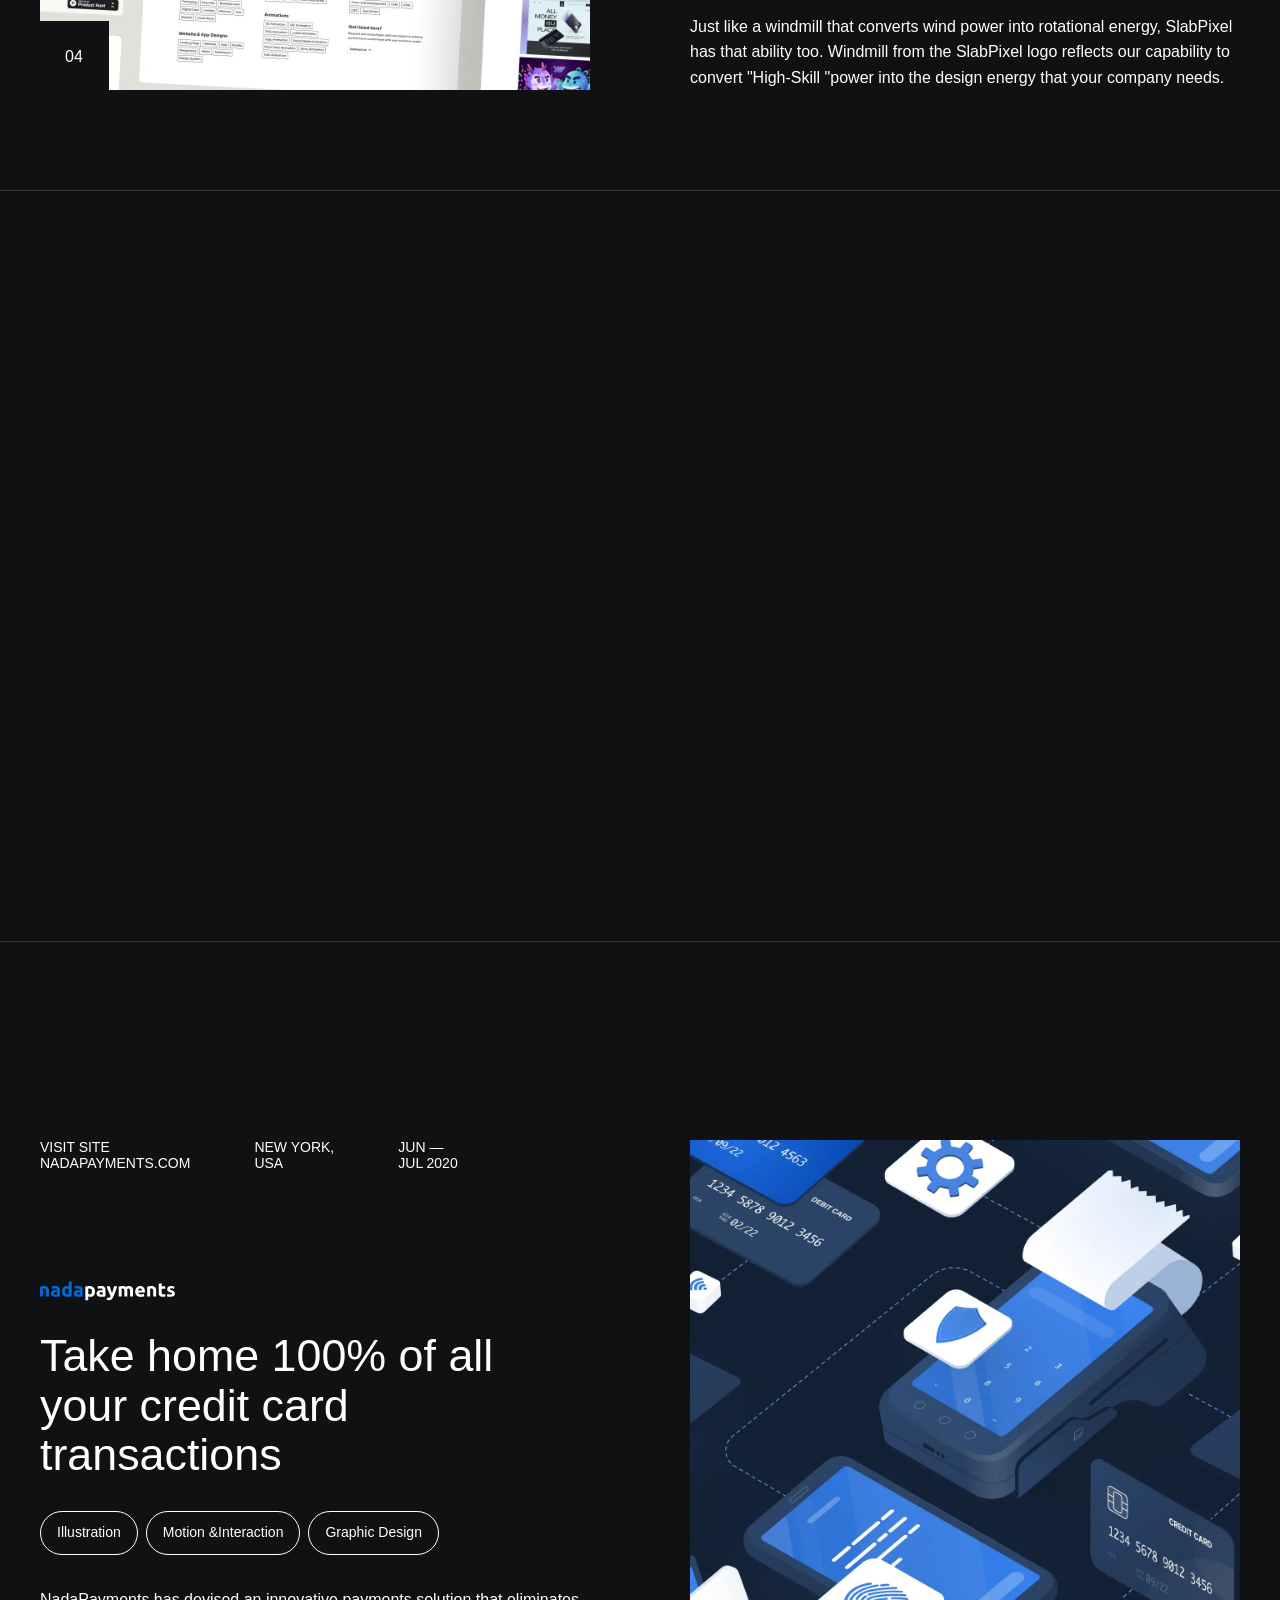
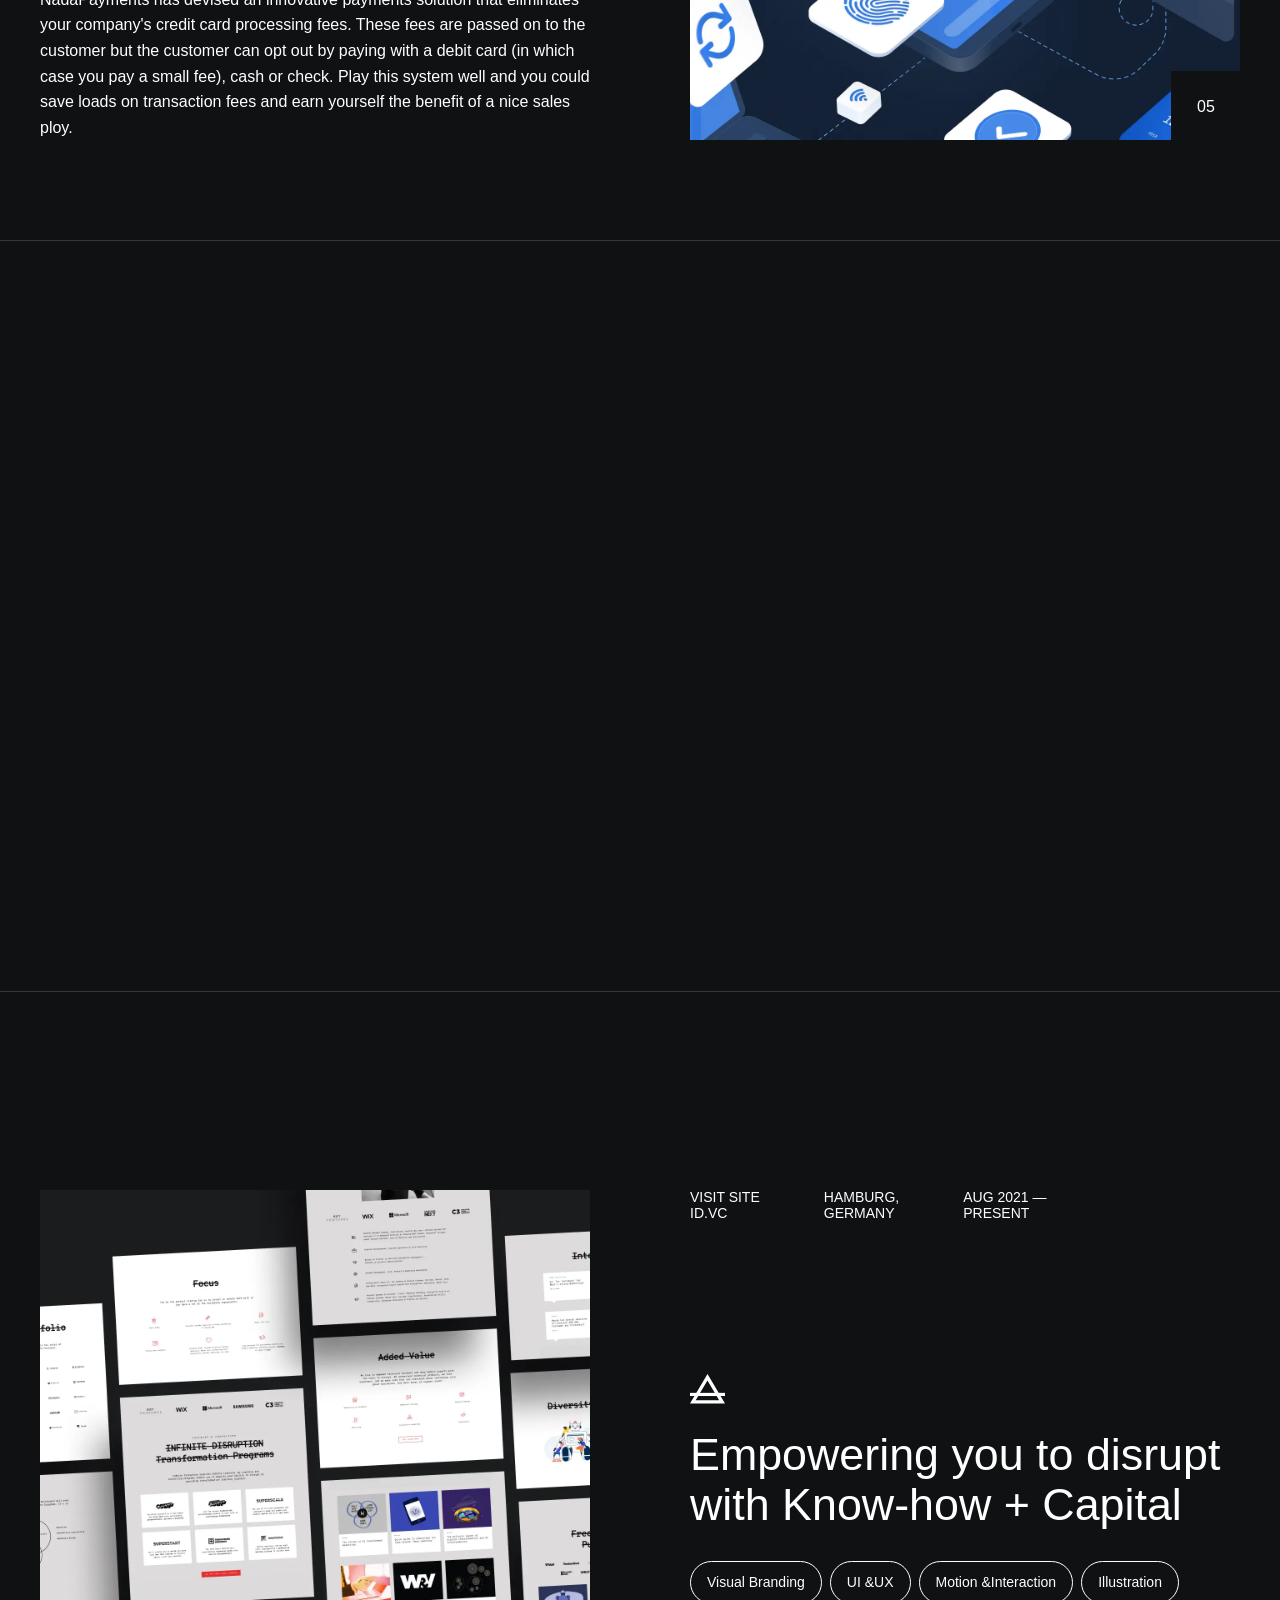
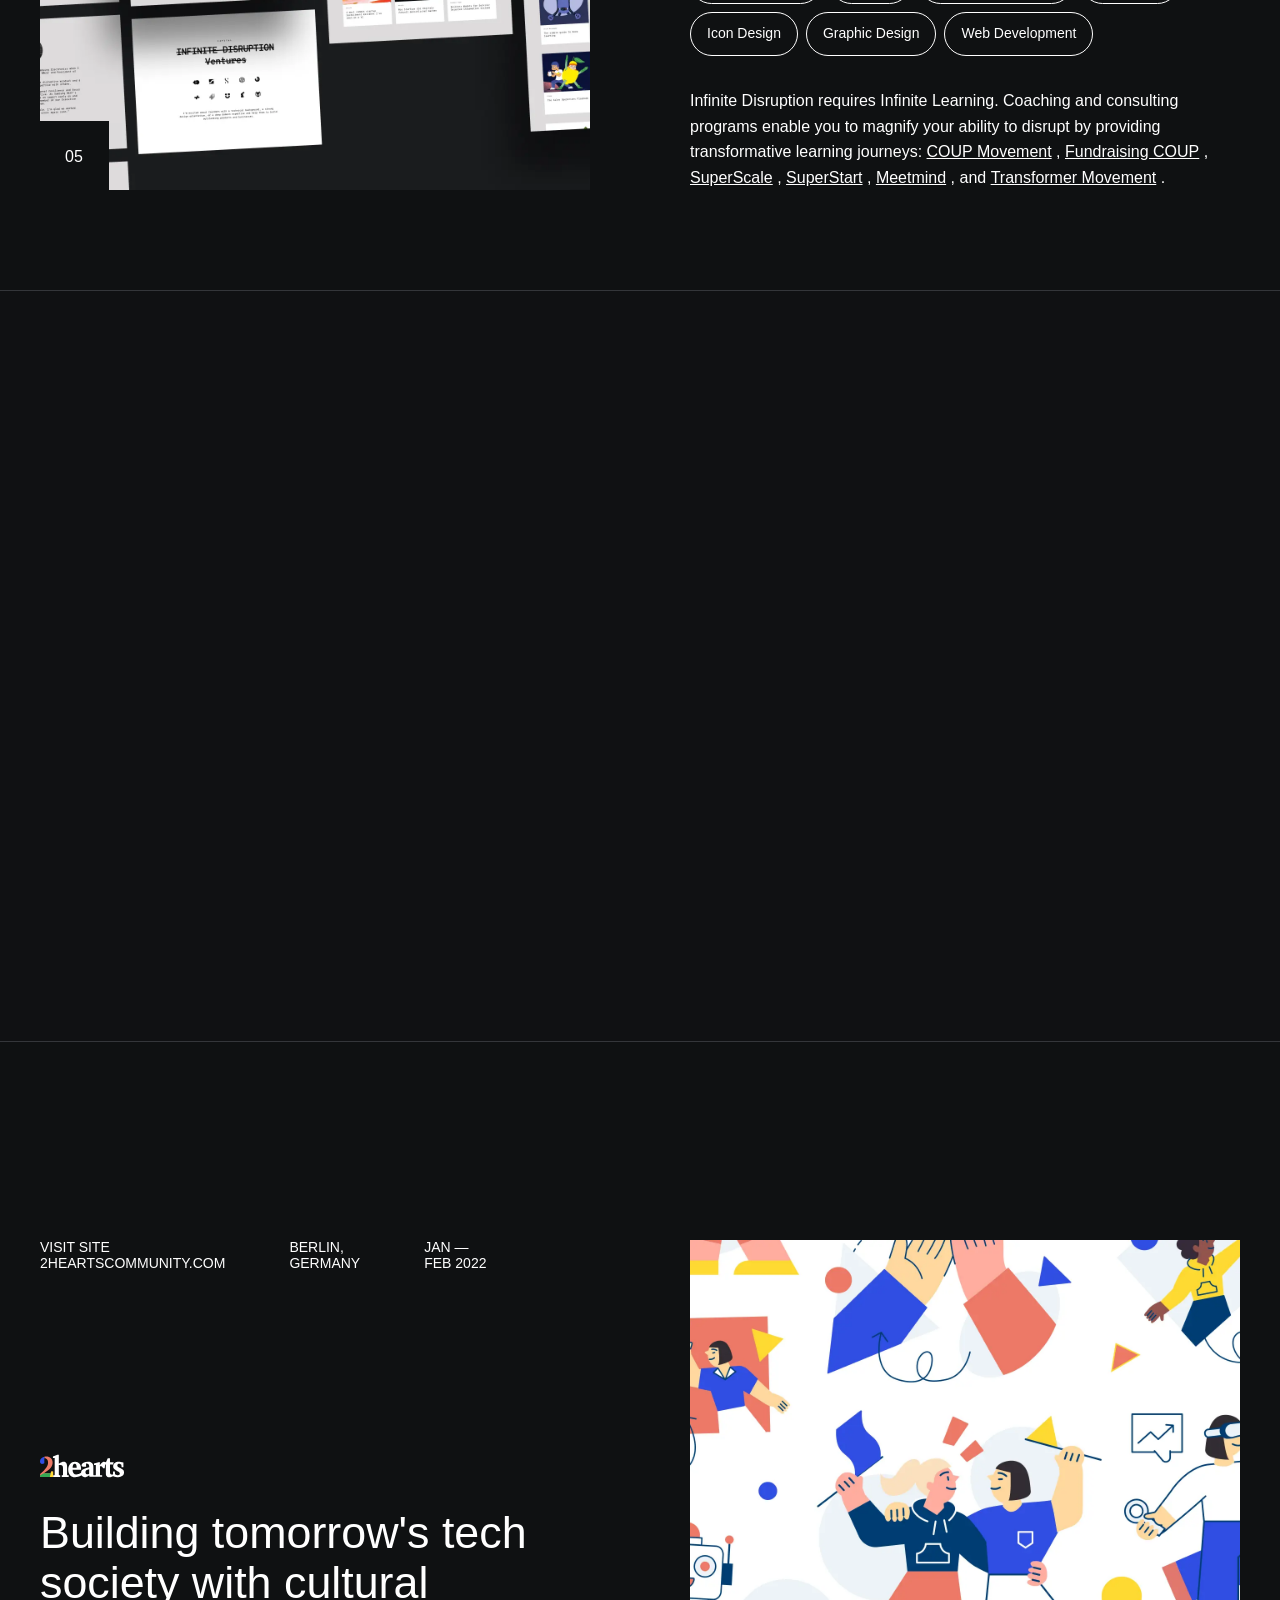
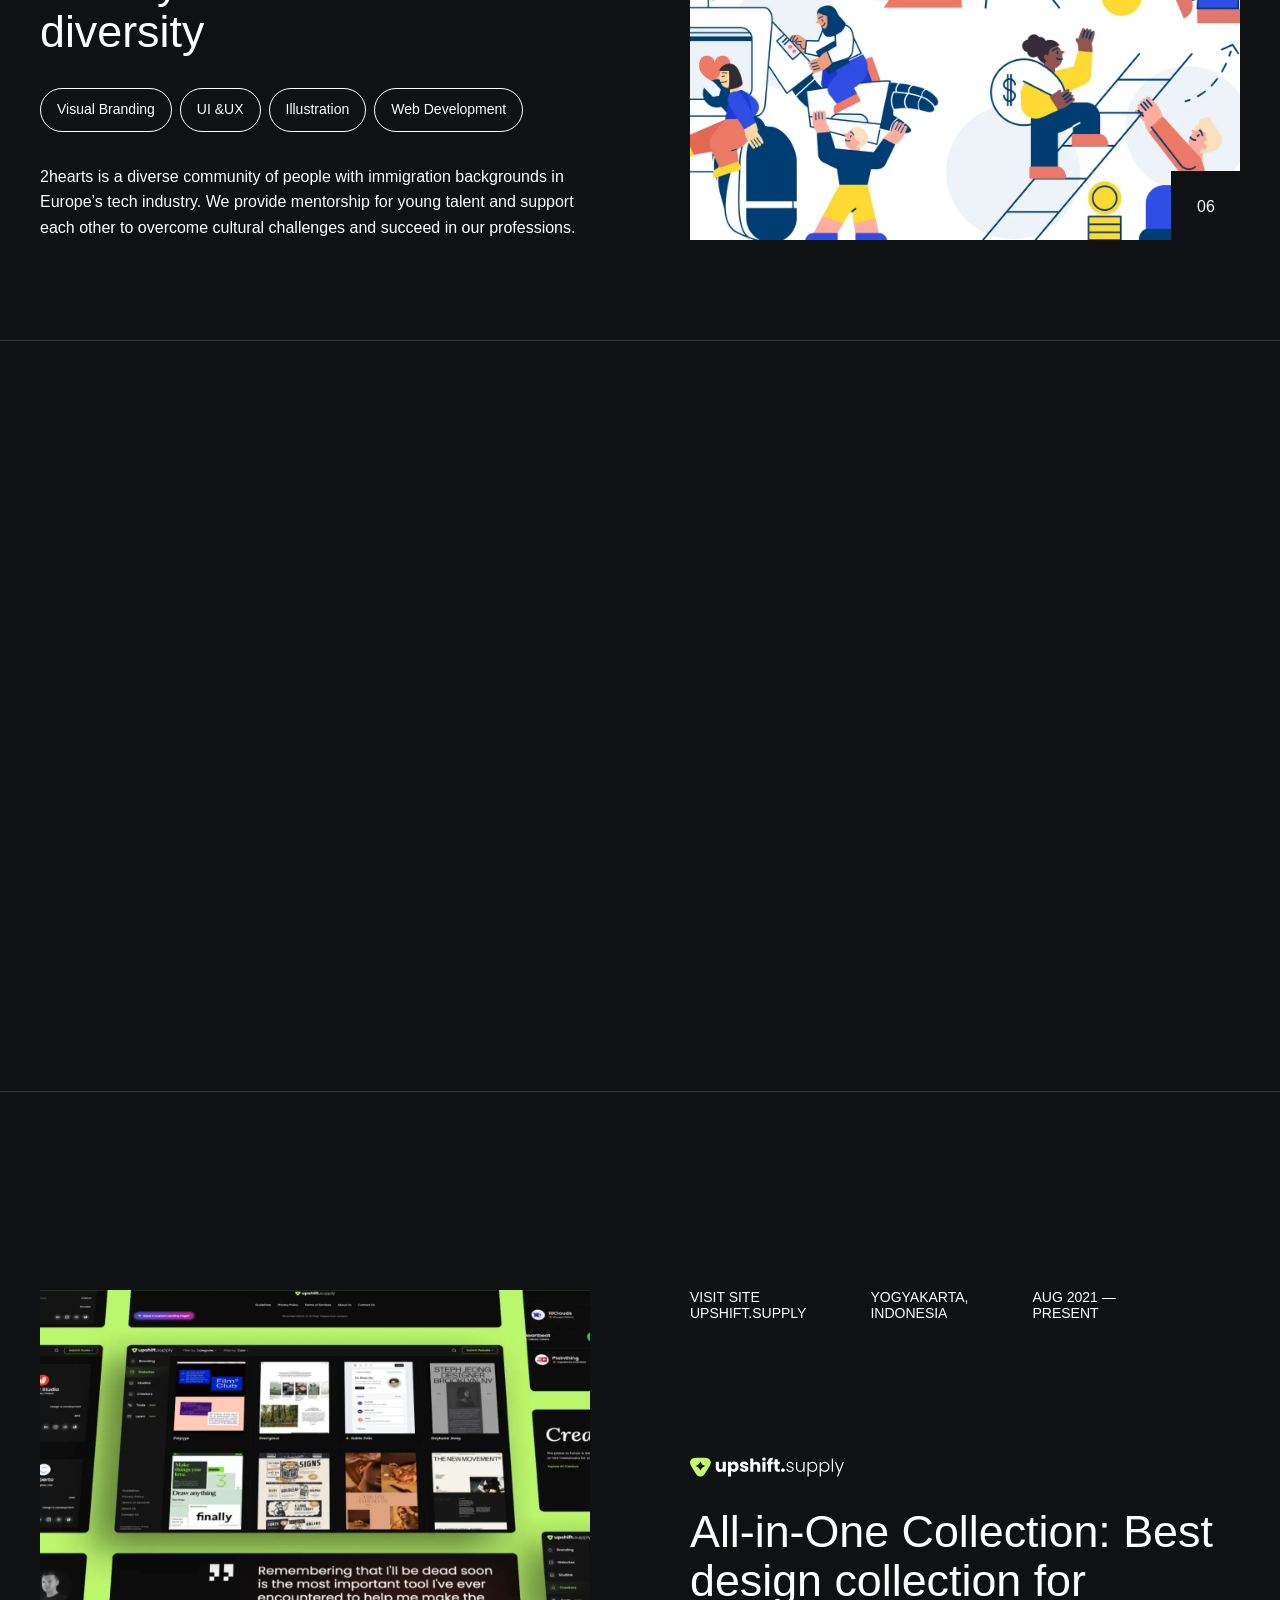
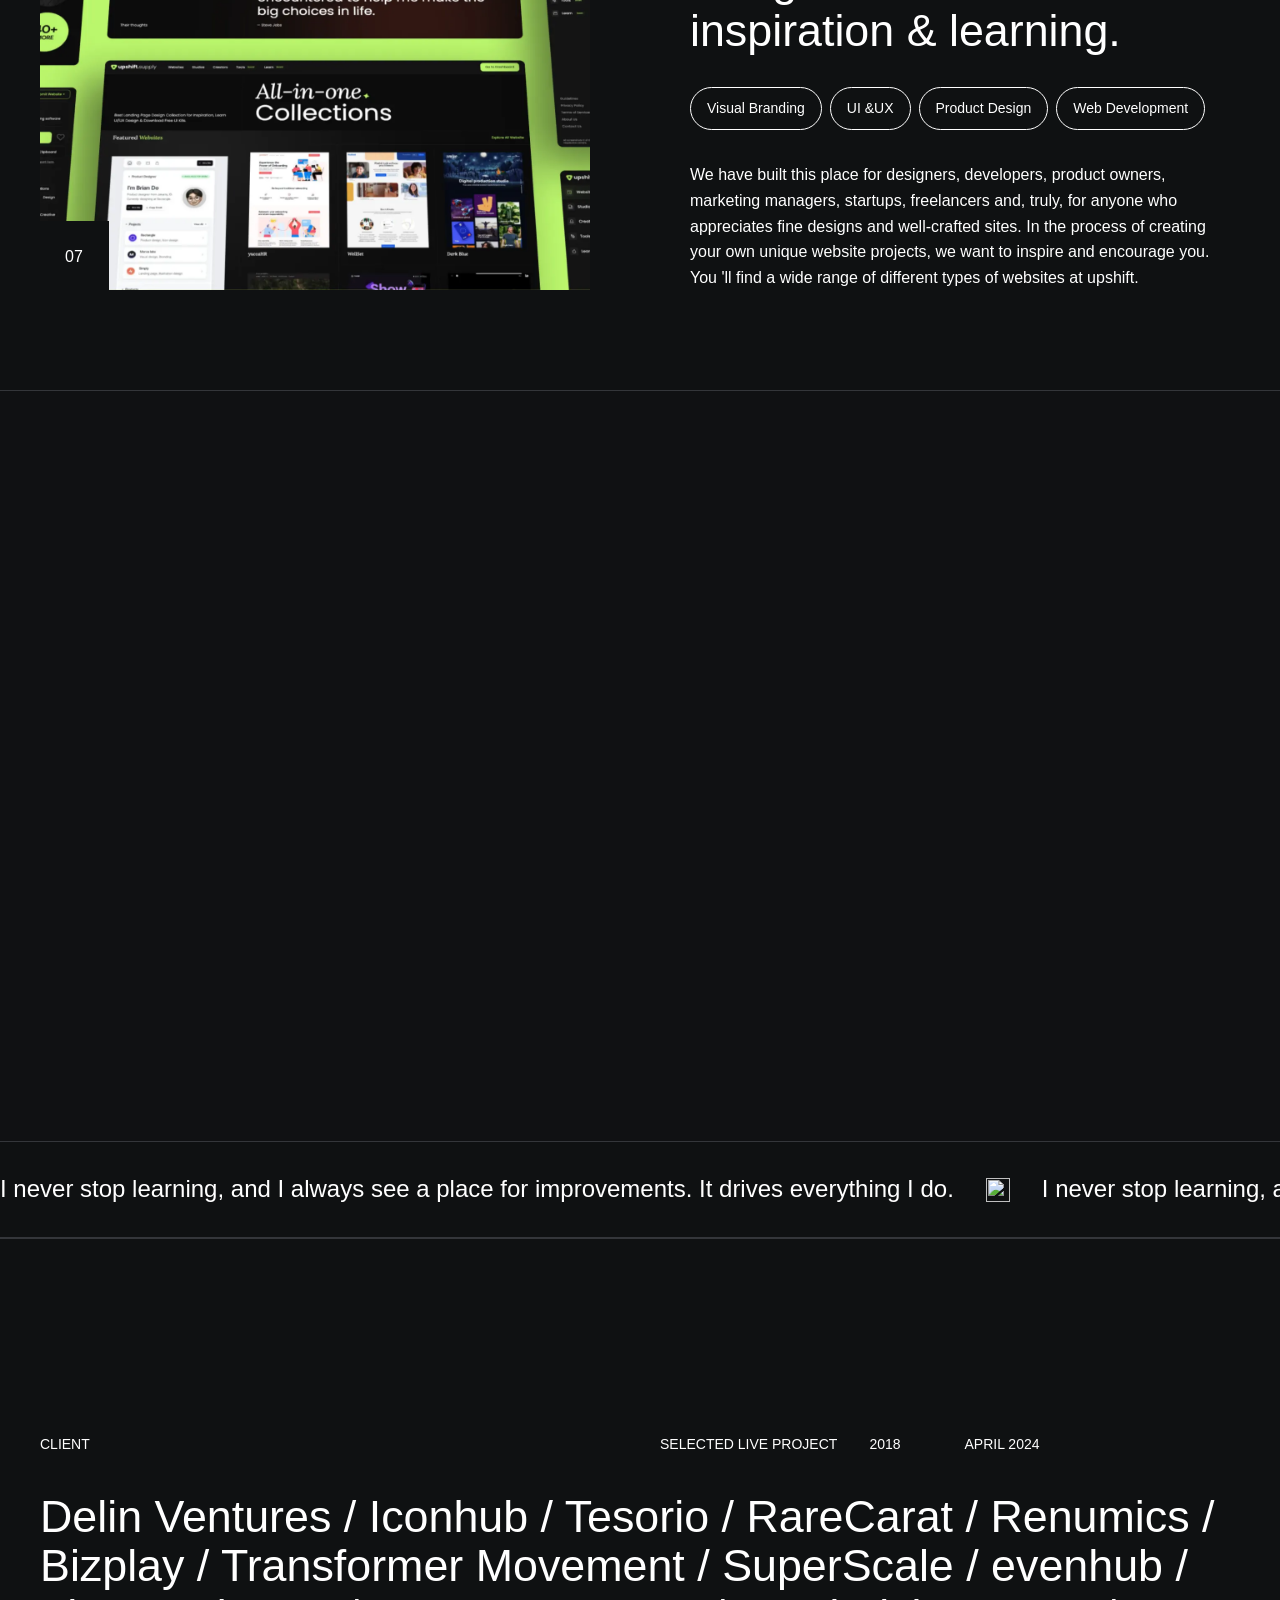
==== commit 0a9e581b: "new design updates" ====
--- a/index.html
+++ b/index.html
@@ -1,672 +1,1647 @@
 <!DOCTYPE html>
-<html lang="en" data-theme="dark">
+<!-- This site was created in Webflow. https://www.webflow.com -->
+<!-- Last Published: Tue Oct 24 2023 21:47:29 GMT+0000 (Coordinated Universal Time) -->
+<html data-wf-domain="muhsalmon.webflow.io" data-wf-page="621a4f973ae00f10b6d14570"
+    data-wf-site="5eaaff6f2c048cabeb929aa2" data-wf-status="1">
+
 <head>
-    <meta charset="UTF-8">
-    <meta name="viewport" content="width=device-width, initial-scale=1.0">
-    
-    <!-- SEO Meta Tags -->
-    <title>Muhammad Salmon - Visual Designer & Web Developer | Yogyakarta</title>
-    <meta name="description" content="Expert Visual Designer & Web Developer in Yogyakarta. Specializing in UI/UX, Product Design, Branding, Motion Graphics & Web Development. Transform your digital presence with strategic, goal-oriented designs.">
-    <meta name="keywords" content="visual designer, web developer, UI/UX designer, product designer, branding, motion graphics, Yogyakarta, Indonesia, creative director, SlabPixel">
-    <meta name="author" content="Muhammad Salmon">
-    <meta name="robots" content="index, follow">
-    
-    <!-- Open Graph Meta Tags -->
-    <meta property="og:title" content="Muhammad Salmon - Visual Designer & Web Developer">
-    <meta property="og:description" content="Expert Visual Designer & Web Developer in Yogyakarta. Specializing in UI/UX, Product Design, Branding, Motion Graphics & Web Development.">
-    <meta property="og:type" content="website">
-    <meta property="og:url" content="https://muhsalmon.com">
-    <meta property="og:image" content="https://assets-global.website-files.com/5eaaff6f2c048cabeb929aa2/62e2d67af2e6423e8e7da71c_cover-2.png">
-    <meta property="og:site_name" content="Muhammad Salmon Portfolio">
-    <meta property="og:locale" content="en_US">
-    
-    <!-- Twitter Card Meta Tags -->
-    <meta name="twitter:card" content="summary_large_image">
-    <meta name="twitter:title" content="Muhammad Salmon - Visual Designer & Web Developer">
-    <meta name="twitter:description" content="Expert Visual Designer & Web Developer in Yogyakarta. Specializing in UI/UX, Product Design, Branding, Motion Graphics & Web Development.">
-    <meta name="twitter:image" content="https://assets-global.website-files.com/5eaaff6f2c048cabeb929aa2/62e2d67af2e6423e8e7da71c_cover-2.png">
-    
-    <!-- Favicon -->
-    <link rel="icon" type="image/x-icon" href="https://assets-global.website-files.com/5eaaff6f2c048cabeb929aa2/5eabeebfbc104736de6b925c_icon-32.svg">
-    <link rel="apple-touch-icon" href="https://assets-global.website-files.com/5eaaff6f2c048cabeb929aa2/5eabee8a573fea613428a835_icon-256.svg">
-    
-    <!-- Tailwind CSS -->
-    <script src="https://cdn.tailwindcss.com"></script>
+    <meta charset="utf-8" />
+    <title>Muhammad Salmon - Visual Designer and Web Developer, based in Yogyakarta</title>
+    <meta
+        content="Expert Visual Designer & Web Developer in Yogyakarta | Crafting strategic, goal-oriented designs | Specializing in UI/UX, Product Design, Branding, Motion Graphics & Web Development | Transform your digital presence with Muhammad Salmon"
+        name="description" />
+    <meta content="Muhammad Salmon - Visual Designer and Web Developer, based in Yogyakarta" property="og:title" />
+    <meta
+        content="Visual Designer & Web Developer, based in Yogyakarta. Strategically designing things that actually work and achieve goals. Expertise in — Visual Identity, User Interface, User Experience, Product Design, Illustration, Motion Interaction, Icon, Graphic Design, and Web Development."
+        property="og:description" />
+    <meta
+        content="https://assets-global.website-files.com/5eaaff6f2c048cabeb929aa2/62e2d67af2e6423e8e7da71c_cover-2.png"
+        property="og:image" />
+    <meta content="Muhammad Salmon - Visual Designer and Web Developer, based in Yogyakarta" property="twitter:title" />
+    <meta
+        content="Visual Designer & Web Developer, based in Yogyakarta. Strategically designing things that actually work and achieve goals. Expertise in — Visual Identity, User Interface, User Experience, Product Design, Illustration, Motion Interaction, Icon, Graphic Design, and Web Development."
+        property="twitter:description" />
+    <meta
+        content="https://assets-global.website-files.com/5eaaff6f2c048cabeb929aa2/62e2d67af2e6423e8e7da71c_cover-2.png"
+        property="twitter:image" />
+    <meta property="og:type" content="website" />
+    <meta content="summary_large_image" name="twitter:card" />
+    <meta content="width=device-width, initial-scale=1" name="viewport" />
+    <meta content="google-site-verification=dLWg-rcPOQfhmPPsnXAPffiFQlx8UR8rZKNXgzMjuQo"
+        name="google-site-verification" />
+    <meta content="Webflow" name="generator" />
+    <link href="css/main.css" rel="stylesheet" type="text/css" />
+    <style>
+        @media (min-width: 992px) {
+            html.w-mod-js:not(.w-mod-ix) [data-w-id="e2186590-a755-ec25-280a-7526d63b87fb"] {
+                opacity: 0;
+                -webkit-transform: translate3d(20px, 0, 0) scale3d(1, 1, 1) rotateX(0) rotateY(0) rotateZ(0) skew(0, 0);
+                -moz-transform: translate3d(20px, 0, 0) scale3d(1, 1, 1) rotateX(0) rotateY(0) rotateZ(0) skew(0, 0);
+                -ms-transform: translate3d(20px, 0, 0) scale3d(1, 1, 1) rotateX(0) rotateY(0) rotateZ(0) skew(0, 0);
+                transform: translate3d(20px, 0, 0) scale3d(1, 1, 1) rotateX(0) rotateY(0) rotateZ(0) skew(0, 0);
+            }
+
+            html.w-mod-js:not(.w-mod-ix) [data-w-id="71e0983d-ef6e-a879-fd6f-4a4f6f9c9a0e"] {
+                opacity: 0;
+                -webkit-transform: translate3d(20px, 0, 0) scale3d(1, 1, 1) rotateX(0) rotateY(0) rotateZ(0) skew(0, 0);
+                -moz-transform: translate3d(20px, 0, 0) scale3d(1, 1, 1) rotateX(0) rotateY(0) rotateZ(0) skew(0, 0);
+                -ms-transform: translate3d(20px, 0, 0) scale3d(1, 1, 1) rotateX(0) rotateY(0) rotateZ(0) skew(0, 0);
+                transform: translate3d(20px, 0, 0) scale3d(1, 1, 1) rotateX(0) rotateY(0) rotateZ(0) skew(0, 0);
+            }
+
+            html.w-mod-js:not(.w-mod-ix) [data-w-id="c417c3fc-08b6-05d9-a080-ac1e154d3569"] {
+                opacity: 0;
+                -webkit-transform: translate3d(20px, 0, 0) scale3d(1, 1, 1) rotateX(0) rotateY(0) rotateZ(0) skew(0, 0);
+                -moz-transform: translate3d(20px, 0, 0) scale3d(1, 1, 1) rotateX(0) rotateY(0) rotateZ(0) skew(0, 0);
+                -ms-transform: translate3d(20px, 0, 0) scale3d(1, 1, 1) rotateX(0) rotateY(0) rotateZ(0) skew(0, 0);
+                transform: translate3d(20px, 0, 0) scale3d(1, 1, 1) rotateX(0) rotateY(0) rotateZ(0) skew(0, 0);
+            }
+
+            html.w-mod-js:not(.w-mod-ix) [data-w-id="1bffb077-4971-b724-c274-5c8fc122bd44"] {
+                opacity: 0;
+                -webkit-transform: translate3d(20px, 0, 0) scale3d(1, 1, 1) rotateX(0) rotateY(0) rotateZ(0) skew(0, 0);
+                -moz-transform: translate3d(20px, 0, 0) scale3d(1, 1, 1) rotateX(0) rotateY(0) rotateZ(0) skew(0, 0);
+                -ms-transform: translate3d(20px, 0, 0) scale3d(1, 1, 1) rotateX(0) rotateY(0) rotateZ(0) skew(0, 0);
+                transform: translate3d(20px, 0, 0) scale3d(1, 1, 1) rotateX(0) rotateY(0) rotateZ(0) skew(0, 0);
+            }
+
+            html.w-mod-js:not(.w-mod-ix) [data-w-id="c3da18cb-e1f7-2787-ea1d-0f8b447a706e"] {
+                opacity: 0;
+                -webkit-transform: translate3d(20px, 0, 0) scale3d(1, 1, 1) rotateX(0) rotateY(0) rotateZ(0) skew(0, 0);
+                -moz-transform: translate3d(20px, 0, 0) scale3d(1, 1, 1) rotateX(0) rotateY(0) rotateZ(0) skew(0, 0);
+                -ms-transform: translate3d(20px, 0, 0) scale3d(1, 1, 1) rotateX(0) rotateY(0) rotateZ(0) skew(0, 0);
+                transform: translate3d(20px, 0, 0) scale3d(1, 1, 1) rotateX(0) rotateY(0) rotateZ(0) skew(0, 0);
+            }
+        }
+    </style>
+    <link href="https://fonts.googleapis.com" rel="preconnect" />
+    <link href="https://fonts.gstatic.com" rel="preconnect" crossorigin="anonymous" />
+    <script src="https://ajax.googleapis.com/ajax/libs/webfont/1.6.26/webfont.js" type="text/javascript"></script>
+    <script type="text/javascript">
+        WebFont.load({
+            google: {
+                families: ["Montserrat:100,100italic,200,200italic,300,300italic,400,400italic,500,500italic,600,600italic,700,700italic,800,800italic,900,900italic", "Poppins:100,100italic,200,200italic,300,300italic,regular,italic,500,500italic,600,600italic,700,700italic,800,800italic,900,900italic", "Lora:regular,600"]
+            }
+        });
+    </script>
+    <script type="text/javascript">
+        !function (o, c) {
+            var n = c.documentElement
+                , t = " w-mod-";
+            n.className += t + "js",
+                ("ontouchstart" in o || o.DocumentTouch && c instanceof DocumentTouch) && (n.className += t + "touch")
+        }(window, document);
+    </script>
+    <link href="https://assets-global.website-files.com/5eaaff6f2c048cabeb929aa2/5eabeebfbc104736de6b925c_icon-32.svg"
+        rel="shortcut icon" type="image/x-icon" />
+    <link href="https://assets-global.website-files.com/5eaaff6f2c048cabeb929aa2/5eabee8a573fea613428a835_icon-256.svg"
+        rel="apple-touch-icon" />
+    <!-- Google tag (gtag.js) -->
+    <script async src="https://www.googletagmanager.com/gtag/js?id=G-LTSCDB76YL"></script>
     <script>
-        tailwind.config = {
-            darkMode: 'class',
-            theme: {
-                extend: {
-                    fontFamily: {
-                        'sans': ['Inter', 'system-ui', 'sans-serif'],
-                    },
-                    colors: {
-                        primary: {
-                            50: '#f8fafc',
-                            100: '#f1f5f9',
-                            200: '#e2e8f0',
-                            300: '#cbd5e1',
-                            400: '#94a3b8',
-                            500: '#64748b',
-                            600: '#475569',
-                            700: '#334155',
-                            800: '#1e293b',
-                            900: '#0f172a',
+        window.dataLayer = window.dataLayer || [];
+        function gtag() { dataLayer.push(arguments); }
+        gtag('js', new Date());
+
+        gtag('config', 'G-LTSCDB76YL');
+    </script>
+    <style>
+        /* Hide scrollbar for Chrome, Safari and Opera */
+        .body::-webkit-scrollbar {
+            display: none;
+        }
+
+        /* Hide scrollbar for IE, Edge and Firefox */
+        .body {
+            -ms-overflow-style: none;
+            /* IE and Edge */
+            scrollbar-width: none;
+            /* Firefox */
+        }
+    </style>
+    <script type="text/javascript">
+        window.__WEBFLOW_CURRENCY_SETTINGS = {
+            "currencyCode": "USD",
+            "symbol": "$",
+            "decimal": ".",
+            "fractionDigits": 2,
+            "group": ",",
+            "template": "{{wf {\"path\":\"symbol\",\"type\":\"PlainText\"} }} {{wf {\"path\":\"amount\",\"type\":\"CommercePrice\"} }} {{wf {\"path\":\"currencyCode\",\"type\":\"PlainText\"} }}",
+            "hideDecimalForWholeNumbers": false
+        };
+    </script>
+    <script>
+        document.addEventListener("DOMContentLoaded", function () {
+            const mutationCallback = function (mutationsList, observer) {
+                for (let mutation of mutationsList) {
+                    if (mutation.type === 'childList' && mutation.addedNodes.length) {
+                        for (let node of mutation.addedNodes) {
+                            if (node.classList.contains("w-webflow-badge")) {
+                                node.remove();
+                            }
                         }
                     }
                 }
+            };
+
+            const observer = new MutationObserver(mutationCallback);
+            observer.observe(document, { childList: true, subtree: true });
+        });
+    </script>
+    <script>
+        document.addEventListener("DOMContentLoaded", function () {
+            // Get references to elements with IDs "contact-form-desktop" and "contact-form-mobile"
+            var desktopForm = document.getElementById("contact-form-desktop");
+            var mobileForm = document.getElementById("contact-form-mobile");
+
+            // Define a function to handle form submission
+            function handleSubmit(event) {
+                event.preventDefault(); // Prevent the default form submission
+
+                // Serialize the form data
+                var formData = new FormData(this);
+
+                // Send the form data to the PHP script using fetch
+                fetch("../php/contact-form.php", {
+                    method: "POST",
+                    body: formData
+                })
+                    .then(response => response.text())
+                    .then(data => {
+                        // Check the response and display the appropriate message
+                        var successMessage = document.querySelector(".success-message.w-form-done");
+                        var errorMessage = document.querySelector(".error-message.w-form-fail");
+                        var question7 = document.querySelector(".div-questions.question-7");
+
+                        if (data === "Form submitted successfully! The results have been sent to your email.") {
+                            successMessage.style.display = "block";
+                            errorMessage.style.display = "none";
+                            question7.style.display = "none";
+                        } else {
+                            successMessage.style.display = "none";
+                            errorMessage.style.display = "block";
+                        }
+
+                        // Display the response in the appropriate message container
+                        document.getElementById("response-message").innerHTML = data;
+                    })
+                    .catch(error => {
+                        console.error("Error:", error);
+                    });
             }
-        }
+
+            // Add the event listener to the desktop form
+            if (desktopForm) {
+                desktopForm.addEventListener("submit", handleSubmit);
+            }
+
+            // Add the event listener to the mobile form
+            if (mobileForm) {
+                mobileForm.addEventListener("submit", handleSubmit);
+            }
+        });
     </script>
-    
-    <!-- Fonts -->
-    <link rel="preconnect" href="https://fonts.googleapis.com">
-    <link rel="preconnect" href="https://fonts.gstatic.com" crossorigin>
-    <link href="https://fonts.googleapis.com/css2?family=Inter:wght@300;400;500;600;700&display=swap" rel="stylesheet">
-    
-    <!-- Google Analytics -->
-    <script async src="https://www.googletagmanager.com/gtag/js?id=G-LTSCDB76YL"></script>
+</head>
+
+<body class="body">
+    <div data-w-id="7c38da92-daef-4288-8046-984091f89b3f" class="sec-header">
+        <div data-w-id="a4f42eab-bb30-efd8-1ee8-6a1b8584205c"
+            style="opacity:0;-webkit-transform:translate3d(0, 50px, 0) scale3d(1, 1, 1) rotateX(0) rotateY(0) rotateZ(0) skew(0, 0);-moz-transform:translate3d(0, 50px, 0) scale3d(1, 1, 1) rotateX(0) rotateY(0) rotateZ(0) skew(0, 0);-ms-transform:translate3d(0, 50px, 0) scale3d(1, 1, 1) rotateX(0) rotateY(0) rotateZ(0) skew(0, 0);transform:translate3d(0, 50px, 0) scale3d(1, 1, 1) rotateX(0) rotateY(0) rotateZ(0) skew(0, 0)"
+            class="cont-header w-container">
+            <h1 class="heading-1 header">Visual Designer & Web Developer, based in Yogyakarta — Strategically designing
+                things that actually work and achieve goals.</h1>
+            <div class="div-block">
+                <img src="https://assets-global.website-files.com/5eaaff6f2c048cabeb929aa2/62d981c87136909f465e82c3_img-avatar-big.webp"
+                    loading="eager" alt="" class="img-avatar-big" />
+                <img src="https://assets-global.website-files.com/5eaaff6f2c048cabeb929aa2/63013ae75f6afb6466f5f4c0_img-hi.svg"
+                    loading="lazy" alt="" class="img-hi" />
+            </div>
+        </div>
+    </div>
+    <div id="exploration" class="id-exploration"></div>
+    <div data-w-id="1ae465e1-401d-1bcc-f209-66c1d1bf1934" class="sec-navbar">
+        <div class="cont-navbar w-container">
+            <div class="div-navbar">
+                <a data-w-id="46221aa2-a01a-3096-9ec8-687bc10af2b2"
+                    style="opacity:0;-webkit-transform:translate3d(-20px, 0, 0) scale3d(1, 1, 1) rotateX(0) rotateY(0) rotateZ(0) skew(0, 0);-moz-transform:translate3d(-20px, 0, 0) scale3d(1, 1, 1) rotateX(0) rotateY(0) rotateZ(0) skew(0, 0);-ms-transform:translate3d(-20px, 0, 0) scale3d(1, 1, 1) rotateX(0) rotateY(0) rotateZ(0) skew(0, 0);transform:translate3d(-20px, 0, 0) scale3d(1, 1, 1) rotateX(0) rotateY(0) rotateZ(0) skew(0, 0)"
+                    href="/" aria-current="page" class="link-logo w-inline-block w--current">
+                    <img src="https://assets-global.website-files.com/5eaaff6f2c048cabeb929aa2/62d981c82413ac01593921fe_img-avatar.webp"
+                        loading="lazy" alt="" class="img-avatar" />
+                    <h4 class="heading-4">
+                        muhammad<br />salmon
+                    </h4>
+                </a>
+                <div class="div-navigation">
+                    <h4 data-w-id="7455bdda-223b-0b11-b7d6-69857ecc8363" class="heading-4">
+                        based on<br />Yogyakarta, id
+                    </h4>
+                    <h4 data-w-id="2bd9cf5c-54f7-6f9c-012b-b82aa4e73bae" class="heading-4">
+                        currently — Creative<br />
+                        director AT <a href="https://slabpixel.com/" target="_blank" class="h4-link">SlabPixel</a>
+                    </h4>
+                    <h4 data-w-id="d6415cbe-d623-51d6-2d56-cb46d56bc2a6" class="heading-4">
+                        Build with<br />passion © 2025
+                    </h4>
+                    <div class="div-menu">
+                        <img src="https://assets-global.website-files.com/5eaaff6f2c048cabeb929aa2/62d981c89f12811f41a11e8b_icon-menu.svg"
+                            loading="lazy" data-w-id="3907cedb-bc29-f667-d6f0-e39ce007139c" alt="" class="icon-menu" />
+                        <img src="https://assets-global.website-files.com/5eaaff6f2c048cabeb929aa2/62d981c81bde82bbe4863417_icon-close.svg"
+                            loading="lazy" alt="" class="icon-close" />
+                    </div>
+                </div>
+                <div class="div-navigation-mobile">
+                    <div class="div-menu">
+                        <img src="https://assets-global.website-files.com/5eaaff6f2c048cabeb929aa2/62d981c89f12811f41a11e8b_icon-menu.svg"
+                            loading="lazy" data-w-id="2914cd3b-393d-e839-bda1-c0a6296eee8b" alt="" class="icon-menu" />
+                        <img src="https://assets-global.website-files.com/5eaaff6f2c048cabeb929aa2/62d981c81bde82bbe4863417_icon-close.svg"
+                            loading="lazy" alt="" class="icon-close" />
+                    </div>
+                </div>
+                <div class="div-navigation hide">
+                    <h4 class="heading-4 navbar">
+                        <a href="#exploration" class="h4-link">exploration</a>
+                    </h4>
+                    <h4 class="heading-4 navbar">
+                        <a href="#work" class="h4-link">work</a>
+                    </h4>
+                    <h4 class="heading-4 navbar">
+                        <a href="#client" class="h4-link">Client</a>
+                    </h4>
+                    <h4 class="heading-4 navbar">
+                        <a href="#experience" class="h4-link">experience</a>
+                    </h4>
+                    <a href="#contact" class="btn-primary navbar w-button">Get in touch</a>
+                </div>
+            </div>
+        </div>
+    </div>
+    <div class="sec-navbar fixed">
+        <div class="cont-navbar w-container">
+            <div class="div-navbar">
+                <a href="/" aria-current="page" class="link-logo w-inline-block w--current">
+                    <img src="https://assets-global.website-files.com/5eaaff6f2c048cabeb929aa2/62d981c82413ac01593921fe_img-avatar.webp"
+                        loading="lazy" alt="" class="img-avatar" />
+                    <h4 class="heading-4">
+                        muhammad<br />salmon
+                    </h4>
+                </a>
+                <div class="div-navigation navbar">
+                    <h4 data-w-id="e2186590-a755-ec25-280a-7526d63b87fb" class="heading-4 navbar">
+                        <a href="#exploration" class="h4-link">exploration</a>
+                    </h4>
+                    <h4 data-w-id="1bffb077-4971-b724-c274-5c8fc122bd44" class="heading-4 navbar">
+                        <a href="#work" class="h4-link">work</a>
+                    </h4>
+                    <h4 data-w-id="c3da18cb-e1f7-2787-ea1d-0f8b447a706e" class="heading-4 navbar">
+                        <a href="#client" class="h4-link">Client</a>
+                    </h4>
+                    <h4 data-w-id="c417c3fc-08b6-05d9-a080-ac1e154d3569" class="heading-4 navbar">
+                        <a href="#experience" class="h4-link">experience</a>
+                    </h4>
+                    <a href="#contact" data-w-id="71e0983d-ef6e-a879-fd6f-4a4f6f9c9a0e"
+                        class="btn-primary navbar w-button">Get in touch</a>
+                </div>
+            </div>
+        </div>
+    </div>
+    <div class="sec-menu-mobile">
+        <div class="cont-menu-mobile w-container">
+            <img src="https://assets-global.website-files.com/5eaaff6f2c048cabeb929aa2/62d981c81bde82bbe4863417_icon-close.svg"
+                loading="lazy" data-w-id="19af72e6-579e-5c24-8b54-259392792dc5" alt="" class="img-close" />
+            <div class="div-menu-mobile">
+                <a href="/" aria-current="page" class="link-menu w--current">HOME</a>
+                <a href="#exploration" class="link-menu">EXPLORATION</a>
+                <a href="#work" class="link-menu">work</a>
+                <a href="#client" class="link-menu">client</a>
+                <a href="#experience" class="link-menu">experience</a>
+                <a href="#contact" class="link-menu">get in touch</a>
+            </div>
+        </div>
+    </div>
+    <div class="sec-work-grid">
+        <div data-w-id="25b8dee3-e38b-89a5-bd49-fd223e5dc756" class="cont-work w-container">
+            <div data-w-id="45d41194-2200-8c01-023a-dc4a54cc1e6f"
+                style="opacity:0;-webkit-transform:translate3d(0, 50px, 0) scale3d(1, 1, 1) rotateX(0) rotateY(0) rotateZ(0) skew(0, 0);-moz-transform:translate3d(0, 50px, 0) scale3d(1, 1, 1) rotateX(0) rotateY(0) rotateZ(0) skew(0, 0);-ms-transform:translate3d(0, 50px, 0) scale3d(1, 1, 1) rotateX(0) rotateY(0) rotateZ(0) skew(0, 0);transform:translate3d(0, 50px, 0) scale3d(1, 1, 1) rotateX(0) rotateY(0) rotateZ(0) skew(0, 0)"
+                class="div-grid align-bottom">
+                <div id="w-node-cd08c152-6333-fc99-570d-1e43d4439dd1-b6d14570"
+                    data-w-id="cd08c152-6333-fc99-570d-1e43d4439dd1" class="div-work-item">
+                    <div data-poster-url="https://assets-global.website-files.com/5eaaff6f2c048cabeb929aa2/62d98787b39f6cbd7df66bae_Belder - Web Builder Dashboard-poster-00001.jpg"
+                        data-video-urls="https://assets-global.website-files.com/5eaaff6f2c048cabeb929aa2/62d98787b39f6cbd7df66bae_Belder - Web Builder Dashboard-transcode.mp4,https://assets-global.website-files.com/5eaaff6f2c048cabeb929aa2/62d98787b39f6cbd7df66bae_Belder - Web Builder Dashboard-transcode.webm"
+                        data-autoplay="true" data-loop="true" data-wf-ignore="true"
+                        class="vid-work _1 w-background-video w-background-video-atom">
+                        <video id="b6636f55-b1e8-34ee-99d4-e248e6a983a2-video" autoplay loop
+                            style="background-image:url('https://assets-global.website-files.com/5eaaff6f2c048cabeb929aa2/62d98787b39f6cbd7df66bae_Belder - Web Builder Dashboard-poster-00001.jpg')"
+                            muted playsinline data-wf-ignore="true" data-object-fit="cover">
+                            <source
+                                src="https://assets-global.website-files.com/5eaaff6f2c048cabeb929aa2/62d98787b39f6cbd7df66bae_Belder - Web Builder Dashboard-transcode.mp4"
+                                data-wf-ignore="true">
+                            <source
+                                src="https://assets-global.website-files.com/5eaaff6f2c048cabeb929aa2/62d98787b39f6cbd7df66bae_Belder - Web Builder Dashboard-transcode.webm"
+                                data-wf-ignore="true" />
+                        </video>
+                    </div>
+                </div>
+                <div id="w-node-d50bbd39-4834-0703-c73d-022a4870a148-b6d14570"
+                    data-w-id="d50bbd39-4834-0703-c73d-022a4870a148" class="div-work-item">
+                    <img src="https://assets-global.website-files.com/5eaaff6f2c048cabeb929aa2/62d9987b2aeaa536a43ec7b3_img-work-1.webp"
+                        loading="eager" width="720"
+                        sizes="(max-width: 479px) 92vw, (max-width: 767px) 5vw, (max-width: 991px) 4vw, (max-width: 1439px) 5vw, (max-width: 1919px) 2vw, 1vw"
+                        alt=""
+                        srcset="https://assets-global.website-files.com/5eaaff6f2c048cabeb929aa2/62d9987b2aeaa536a43ec7b3_img-work-1-p-500.webp 500w, https://assets-global.website-files.com/5eaaff6f2c048cabeb929aa2/62d9987b2aeaa536a43ec7b3_img-work-1-p-800.webp 800w, https://assets-global.website-files.com/5eaaff6f2c048cabeb929aa2/62d9987b2aeaa536a43ec7b3_img-work-1-p-1080.webp 1080w, https://assets-global.website-files.com/5eaaff6f2c048cabeb929aa2/62d9987b2aeaa536a43ec7b3_img-work-1.webp 1440w"
+                        class="img-work" />
+                    <div data-w-id="4bbee7c2-cbf5-8187-2c72-b6e3fde00815" class="div-quotes-1">
+                        <p class="txt-quotes">Design is not just what it looks like and feels like. Design is how it
+                            works.</p>
+                        <h4 class="heading-4 color-black">
+                            steve<br />job
+                        </h4>
+                        <img src="https://assets-global.website-files.com/5eaaff6f2c048cabeb929aa2/62daf390f9b3fe6b7b7a5522_img-avatar-add2.webp"
+                            loading="lazy" alt="" class="img-avatar-1" />
+                    </div>
+                </div>
+            </div>
+            <div class="div-grid align-top">
+                <div id="w-node-fd315f7e-4412-fdb7-a5c4-e12d86b8f12b-b6d14570"
+                    data-w-id="fd315f7e-4412-fdb7-a5c4-e12d86b8f12b" class="div-work-item">
+                    <img src="https://assets-global.website-files.com/5eaaff6f2c048cabeb929aa2/62d9987b8f111f9ade772eb7_img-work-6.webp"
+                        loading="eager"
+                        sizes="(max-width: 479px) 92vw, (max-width: 767px) 5vw, (max-width: 991px) 4vw, (max-width: 1439px) 5vw, (max-width: 1919px) 2vw, 1vw"
+                        srcset="https://assets-global.website-files.com/5eaaff6f2c048cabeb929aa2/62d9987b8f111f9ade772eb7_img-work-6-p-500.webp 500w, https://assets-global.website-files.com/5eaaff6f2c048cabeb929aa2/62d9987b8f111f9ade772eb7_img-work-6-p-800.webp 800w, https://assets-global.website-files.com/5eaaff6f2c048cabeb929aa2/62d9987b8f111f9ade772eb7_img-work-6-p-1080.webp 1080w, https://assets-global.website-files.com/5eaaff6f2c048cabeb929aa2/62d9987b8f111f9ade772eb7_img-work-6.webp 1440w"
+                        alt="" class="img-work" />
+                </div>
+                <div id="w-node-fd315f7e-4412-fdb7-a5c4-e12d86b8f129-b6d14570"
+                    data-w-id="fd315f7e-4412-fdb7-a5c4-e12d86b8f129" class="div-work-item">
+                    <div data-poster-url="https://assets-global.website-files.com/5eaaff6f2c048cabeb929aa2/62da6fa84ee03130ab611dbb_Sequence 01_7-poster-00001.jpg"
+                        data-video-urls="https://assets-global.website-files.com/5eaaff6f2c048cabeb929aa2/62da6fa84ee03130ab611dbb_Sequence 01_7-transcode.mp4,https://assets-global.website-files.com/5eaaff6f2c048cabeb929aa2/62da6fa84ee03130ab611dbb_Sequence 01_7-transcode.webm"
+                        data-autoplay="true" data-loop="true" data-wf-ignore="true"
+                        class="vid-work _2 w-background-video w-background-video-atom">
+                        <video id="866eacb1-e23d-fd81-7419-70041d8c9fa6-video" autoplay="" loop=""
+                            style="background-image:url('https://assets-global.website-files.com/5eaaff6f2c048cabeb929aa2/62da6fa84ee03130ab611dbb_Sequence 01_7-poster-00001.jpg')"
+                            muted="" playsinline="" data-wf-ignore="true" data-object-fit="cover">
+                            <source
+                                src="https://assets-global.website-files.com/5eaaff6f2c048cabeb929aa2/62da6fa84ee03130ab611dbb_Sequence 01_7-transcode.mp4"
+                                data-wf-ignore="true">
+                            <source
+                                src="https://assets-global.website-files.com/5eaaff6f2c048cabeb929aa2/62da6fa84ee03130ab611dbb_Sequence 01_7-transcode.webm"
+                                data-wf-ignore="true" />
+                        </video>
+                    </div>
+                </div>
+            </div>
+            <div class="div-grid align-top">
+                <div id="w-node-e3951cc6-7000-6da0-b8f2-f94d8d9ceeb1-b6d14570"
+                    data-w-id="e3951cc6-7000-6da0-b8f2-f94d8d9ceeb1" class="div-work-item">
+                    <img src="https://assets-global.website-files.com/5eaaff6f2c048cabeb929aa2/62d9930cb39f6c00baf6fbd0_img-work-4.webp"
+                        loading="eager"
+                        sizes="(max-width: 479px) 92vw, (max-width: 767px) 5vw, (max-width: 991px) 4vw, (max-width: 1439px) 5vw, (max-width: 1919px) 2vw, 1vw"
+                        srcset="https://assets-global.website-files.com/5eaaff6f2c048cabeb929aa2/62d9930cb39f6c00baf6fbd0_img-work-4-p-500.webp 500w, https://assets-global.website-files.com/5eaaff6f2c048cabeb929aa2/62d9930cb39f6c00baf6fbd0_img-work-4-p-800.webp 800w, https://assets-global.website-files.com/5eaaff6f2c048cabeb929aa2/62d9930cb39f6c00baf6fbd0_img-work-4.webp 1080w"
+                        alt="" class="img-work" />
+                </div>
+                <div id="w-node-e3951cc6-7000-6da0-b8f2-f94d8d9ceeb3-b6d14570"
+                    data-w-id="e3951cc6-7000-6da0-b8f2-f94d8d9ceeb3" class="div-work-item">
+                    <div data-poster-url="https://assets-global.website-files.com/5eaaff6f2c048cabeb929aa2/62d9940c445e7622015217f5_Reflex - Preview-poster-00001.jpg"
+                        data-video-urls="https://assets-global.website-files.com/5eaaff6f2c048cabeb929aa2/62d9940c445e7622015217f5_Reflex - Preview-transcode.mp4,https://assets-global.website-files.com/5eaaff6f2c048cabeb929aa2/62d9940c445e7622015217f5_Reflex - Preview-transcode.webm"
+                        data-autoplay="true" data-loop="true" data-wf-ignore="true"
+                        class="vid-work _3 w-background-video w-background-video-atom">
+                        <video id="e3951cc6-7000-6da0-b8f2-f94d8d9ceeb4-video" autoplay loop
+                            style="background-image:url('https://assets-global.website-files.com/5eaaff6f2c048cabeb929aa2/62d9940c445e7622015217f5_Reflex - Preview-poster-00001.jpg')"
+                            muted playsinline data-wf-ignore="true" data-object-fit="cover">
+                            <source
+                                src="https://assets-global.website-files.com/5eaaff6f2c048cabeb929aa2/62d9940c445e7622015217f5_Reflex - Preview-transcode.mp4"
+                                data-wf-ignore="true">
+                            <source
+                                src="https://assets-global.website-files.com/5eaaff6f2c048cabeb929aa2/62d9940c445e7622015217f5_Reflex - Preview-transcode.webm"
+                                data-wf-ignore="true" />
+                        </video>
+                    </div>
+                    <div data-w-id="e3951cc6-7000-6da0-b8f2-f94d8d9ceeb5" class="div-quotes-2">
+                        <p class="txt-quotes smaller">The goal of a designer is to listen, observe, understand,
+                            sympathize, empathize, synthesize, and glean insights that enable him or her to make the
+                            invisible visible.</p>
+                        <h4 class="heading-4 color-black">
+                            Hillman<br />Curtis
+                        </h4>
+                        <img src="https://assets-global.website-files.com/5eaaff6f2c048cabeb929aa2/62daf39077ee4946ad03fed8_img-avatar-add1.webp"
+                            loading="lazy" alt="" class="img-avatar-2" />
+                    </div>
+                </div>
+            </div>
+        </div>
+        <div id="work" class="id-work w-container"></div>
+    </div>
+    <div class="sec-work-featured">
+        <div class="cont-work featured w-container">
+            <div data-w-id="32a0a7df-cdb6-a552-c6f9-22b563bc742f" class="div-work-featured">
+                <div id="w-node-_32a0a7df-cdb6-a552-c6f9-22b563bc7430-b6d14570" class="div-work-item">
+                    <div class="div-work-details">
+                        <h4 class="heading-4">
+                            visit site<br />
+                            <a href="https://visuelcolonie.co/" target="_blank" class="h4-link">visuelcolonie.co</a>
+                        </h4>
+                        <h4 class="heading-4">
+                            Yogyakarta,<br />INDONESIA
+                        </h4>
+                        <h4 class="heading-4">
+                            Jan 2023 —<br />Present
+                        </h4>
+                    </div>
+                    <div class="div-work-heading">
+                        <img src="images/img-featured-8.svg" loading="lazy" alt="" class="img-work featured" />
+                        <h2 class="heading-2 padding-bottom">Boost your brand's presence with visually striking designs</h2>
+                        <div class="div-label">
+                            <div class="div-label-item">
+                                <div class="text-block">Web Design</div>
+                            </div>
+                        </div>
+                        <p class="txt-paragraph">Visuel Colonie specializes in crafting unique and impactful branding and visual identity solutions. With a strong emphasis on creativity and detail, each project is tailored to meet specific business needs, helping brands stand out in today’s competitive market.</p>
+                    </div>
+                </div>
+                <a id="w-node-baacff3f-cd65-d275-ab1a-a448079e4c84-b6d14570" href="https://visuelcolonie.co/"
+                    target="_blank" class="link-work w-inline-block">
+                    <div data-w-id="32a0a7df-cdb6-a552-c6f9-22b563bc744e" class="div-featured-item item-8">
+                        <div class="div-work-number align-right">
+                            <h3 class="heading-3 no-padding">01</h3>
+                        </div>
+                    </div>
+                </a>
+            </div>
+        </div>
+    </div>
+    <div class="sec-work-featured">
+        <div class="cont-work featured w-container">
+            <div data-w-id="7d5dcc51-9927-154c-e84e-0a01040dfff0" class="div-work-featured">
+                <a id="w-node-_772b6a7e-1eb7-7a48-5758-66a5263e4152-b6d14570" href="http://sibambostudio.com/"
+                    target="_blank" class="link-work w-inline-block">
+                    <div id="w-node-_7d5dcc51-9927-154c-e84e-0a01040dfff3-b6d14570"
+                        data-w-id="7d5dcc51-9927-154c-e84e-0a01040dfff3" class="div-featured-item item-7">
+                        <div class="div-work-number">
+                            <h3 class="heading-3 no-padding">02</h3>
+                        </div>
+                    </div>
+                </a>
+                <div id="w-node-_7d5dcc51-9927-154c-e84e-0a01040dfff1-b6d14570" class="div-work-item">
+                    <div class="div-work-details">
+                        <h4 class="heading-4">
+                            visit site<br />
+                            <a href="http://sibambostudio.com/" target="_blank" class="h4-link">sibambostudio.com</a>
+                        </h4>
+                        <h4 class="heading-4">
+                            jakarta,<br />indonesia
+                        </h4>
+                        <h4 class="heading-4">
+                            jan 2023 —<br />oct 2023
+                        </h4>
+                    </div>
+                    <div class="div-work-heading">
+                        <img src="images/img-featured-7.webp" loading="lazy" alt="" class="img-work featured" />
+                        <h2 class="heading-2 padding-bottom">Sibambo Studio: Professional choice for an ideal residence</h2>
+                        <div class="div-label">
+                            <div class="div-label-item">
+                                <div class="text-block">UI &UX</div>
+                            </div>
+                            <div class="div-label-item">
+                                <div class="text-block">Graphic Design</div>
+                            </div>
+                            <div class="div-label-item">
+                                <div class="text-block">Motion & Interaction</div>
+                            </div>
+                            <div class="div-label-item">
+                                <div class="text-block">Web Development</div>
+                            </div>
+                        </div>
+                        <p class="txt-paragraph">
+                            Sibambo Studio is Indonesia's top architectural consultant in residential design, boasting the highest YouTube and TikTok subscribers in its category. With over 900 house designs across the nation, they're leading the way in residential architecture.</p>
+                    </div>
+                </div>
+            </div>
+        </div>
+    </div>
+    <div class="sec-work-featured">
+        <div class="cont-work featured w-container">
+            <div data-w-id="32a0a7df-cdb6-a552-c6f9-22b563bc742f" class="div-work-featured">
+                <div id="w-node-_32a0a7df-cdb6-a552-c6f9-22b563bc7430-b6d14570" class="div-work-item">
+                    <div class="div-work-details">
+                        <h4 class="heading-4">
+                            visit site<br />
+                            <a href="https://visualtap.design/" target="_blank" class="h4-link">visualtap.design</a>
+                        </h4>
+                        <h4 class="heading-4">
+                            Yogyakarta,<br />INDONESIA
+                        </h4>
+                        <h4 class="heading-4">
+                            Jan —<br />Oct 2023
+                        </h4>
+                    </div>
+                    <div class="div-work-heading">
+                        <img src="images/img-featured-6.svg" loading="lazy" alt="" class="img-work featured" />
+                        <h2 class="heading-2 padding-bottom">Exclusive & Free Design Asset for branding, design, and advertisement</h2>
+                        <div class="div-label">
+                            <div class="div-label-item">
+                                <div class="text-block">Branding</div>
+                            </div>
+                            <div class="div-label-item">
+                                <div class="text-block">UIX Design</div>
+                            </div>
+                            <div class="div-label-item">
+                                <div class="text-block">Web Development</div>
+                            </div>
+                        </div>
+                        <p class="txt-paragraph">Explore limitless design horizons with our comprehensive graphic design
+                            asset library. Unlock unlimited access to our entire library with subcription.</p>
+                    </div>
+                </div>
+                <a id="w-node-baacff3f-cd65-d275-ab1a-a448079e4c84-b6d14570" href="https://visualtap.design/"
+                    target="_blank" class="link-work w-inline-block">
+                    <div data-w-id="32a0a7df-cdb6-a552-c6f9-22b563bc744e" class="div-featured-item item-6">
+                        <div class="div-work-number align-right">
+                            <h3 class="heading-3 no-padding">03</h3>
+                        </div>
+                    </div>
+                </a>
+            </div>
+        </div>
+    </div>
+    <div class="sec-work-featured">
+        <div class="cont-work featured w-container">
+            <div data-w-id="7d5dcc51-9927-154c-e84e-0a01040dfff0" class="div-work-featured">
+                <a id="w-node-_772b6a7e-1eb7-7a48-5758-66a5263e4152-b6d14570" href="http://slabpixel.com"
+                    target="_blank" class="link-work w-inline-block">
+                    <div id="w-node-_7d5dcc51-9927-154c-e84e-0a01040dfff3-b6d14570"
+                        data-w-id="7d5dcc51-9927-154c-e84e-0a01040dfff3" class="div-featured-item item-1">
+                        <div class="div-work-number">
+                            <h3 class="heading-3 no-padding">04</h3>
+                        </div>
+                    </div>
+                </a>
+                <div id="w-node-_7d5dcc51-9927-154c-e84e-0a01040dfff1-b6d14570" class="div-work-item">
+                    <div class="div-work-details">
+                        <h4 class="heading-4">
+                            visit site<br />
+                            <a href="http://slabpixel.com" target="_blank" class="h4-link">slabpixel.com</a>
+                        </h4>
+                        <h4 class="heading-4">
+                            yogyakarta,<br />indonesia
+                        </h4>
+                        <h4 class="heading-4">
+                            jan 2021 —<br />present
+                        </h4>
+                    </div>
+                    <div class="div-work-heading">
+                        <img src="images/img-featured-1.svg" loading="lazy" alt="" class="img-work featured" />
+                        <h2 class="heading-2 padding-bottom">Efficient and High-performing team to execute all the work
+                        </h2>
+                        <div class="div-label">
+                            <div class="div-label-item">
+                                <div class="text-block">Visual Branding</div>
+                            </div>
+                            <div class="div-label-item">
+                                <div class="text-block">UI &UX</div>
+                            </div>
+                            <div class="div-label-item">
+                                <div class="text-block">Graphic Design</div>
+                            </div>
+                            <div class="div-label-item">
+                                <div class="text-block">Motion &Interaction</div>
+                            </div>
+                            <div class="div-label-item">
+                                <div class="text-block">Web Development</div>
+                            </div>
+                        </div>
+                        <p class="txt-paragraph">Just like a windmill that converts wind power into rotational energy,
+                            SlabPixel has that ability too. Windmill from the SlabPixel logo reflects our capability to
+                            convert &quot;High-Skill &quot;power into the design energy that your company needs.</p>
+                    </div>
+                </div>
+            </div>
+        </div>
+    </div>
+    <div class="sec-work-featured">
+        <div class="cont-work featured w-container">
+            <div data-w-id="32a0a7df-cdb6-a552-c6f9-22b563bc742f" class="div-work-featured">
+                <div id="w-node-_32a0a7df-cdb6-a552-c6f9-22b563bc7430-b6d14570" class="div-work-item">
+                    <div class="div-work-details">
+                        <h4 class="heading-4">
+                            visit site<br />
+                            <a href="https://www.nadapayments.com/" target="_blank" class="h4-link">nadapayments.com</a>
+                        </h4>
+                        <h4 class="heading-4">
+                            New York,<br />USA
+                        </h4>
+                        <h4 class="heading-4">
+                            Jun —<br />Jul 2020
+                        </h4>
+                    </div>
+                    <div class="div-work-heading">
+                        <img src="images/img-featured-5.svg" loading="lazy" alt="" class="img-work featured" />
+                        <h2 class="heading-2 padding-bottom">Take home 100% of all your credit card transactions</h2>
+                        <div class="div-label">
+                            <div class="div-label-item">
+                                <div class="text-block">Illustration</div>
+                            </div>
+                            <div class="div-label-item">
+                                <div class="text-block">Motion &Interaction</div>
+                            </div>
+                            <div class="div-label-item">
+                                <div class="text-block">Graphic Design</div>
+                            </div>
+                        </div>
+                        <p class="txt-paragraph">NadaPayments has devised an innovative payments solution that
+                            eliminates your company's credit card processing fees. These fees are passed on to the
+                            customer but the customer can opt out by paying with a debit card (in which case you pay a
+                            small fee), cash or check. Play this system well and you could save loads on transaction
+                            fees and earn yourself the benefit of a nice sales ploy.</p>
+                    </div>
+                </div>
+                <a id="w-node-baacff3f-cd65-d275-ab1a-a448079e4c84-b6d14570" href="https://www.nadapayments.com/"
+                    target="_blank" class="link-work w-inline-block">
+                    <div data-w-id="32a0a7df-cdb6-a552-c6f9-22b563bc744e" class="div-featured-item item-5">
+                        <div class="div-work-number align-right">
+                            <h3 class="heading-3 no-padding">05</h3>
+                        </div>
+                    </div>
+                </a>
+            </div>
+        </div>
+    </div>
+    <div class="sec-work-featured">
+        <div class="cont-work featured w-container">
+            <div data-w-id="6d7a2d9e-7cb4-084e-f933-cbacd54fe02b" class="div-work-featured">
+                <a id="w-node-_6d7a2d9e-7cb4-084e-f933-cbacd54fe068-b6d14570" href="http://id.vc" target="_blank"
+                    class="link-work w-inline-block">
+                    <div id="w-node-_6d7a2d9e-7cb4-084e-f933-cbacd54fe069-b6d14570"
+                        data-w-id="6d7a2d9e-7cb4-084e-f933-cbacd54fe069" class="div-featured-item item-4">
+                        <div class="div-work-number">
+                            <h3 class="heading-3 no-padding">05</h3>
+                        </div>
+                    </div>
+                </a>
+                <div id="w-node-_6d7a2d9e-7cb4-084e-f933-cbacd54fe02c-b6d14570" class="div-work-item">
+                    <div class="div-work-details">
+                        <h4 class="heading-4">
+                            visit site<br />
+                            <a href="http://id.vc" target="_blank" class="h4-link">ID.VC</a>
+                        </h4>
+                        <h4 class="heading-4">
+                            HAMBURG,<br />germany
+                        </h4>
+                        <h4 class="heading-4">
+                            Aug 2021 —<br />PRESENT
+                        </h4>
+                    </div>
+                    <div class="div-work-heading">
+                        <img src="images/img-featured-4.svg" loading="lazy" alt="" class="img-work featured" />
+                        <h2 class="heading-2 padding-bottom">Empowering you to disrupt with Know-how + Capital</h2>
+                        <div class="div-label">
+                            <div class="div-label-item">
+                                <div class="text-block">Visual Branding</div>
+                            </div>
+                            <div class="div-label-item">
+                                <div class="text-block">UI &UX</div>
+                            </div>
+                            <div class="div-label-item">
+                                <div class="text-block">Motion &Interaction</div>
+                            </div>
+                            <div class="div-label-item">
+                                <div class="text-block">Illustration</div>
+                            </div>
+                            <div class="div-label-item">
+                                <div class="text-block">Icon Design</div>
+                            </div>
+                            <div class="div-label-item">
+                                <div class="text-block">Graphic Design</div>
+                            </div>
+                            <div class="div-label-item">
+                                <div class="text-block">Web Development</div>
+                            </div>
+                        </div>
+                        <p class="txt-paragraph">
+                            Infinite Disruption requires Infinite Learning. Coaching and consulting programs enable you
+                            to magnify your ability to disrupt by providing transformative learning journeys: <a
+                                href="http://coupmovement.com" target="_blank" class="txt-link">COUP Movement</a>
+                            , <a href="http://fundraisingcoup.com" target="_blank" class="txt-link">Fundraising COUP</a>
+                            , <a href="http://superscalenow.com" target="_blank" class="txt-link">SuperScale</a>
+                            , <a href="http://superstartnow.com" target="_blank" class="txt-link">SuperStart</a>
+                            , <a href="http://meetmind.com" target="_blank" class="txt-link">Meetmind</a>
+                            , and <a href="http://transformermovement.com" target="_blank" class="txt-link">Transformer
+                                Movement</a>
+                            .
+                        </p>
+                    </div>
+                </div>
+            </div>
+        </div>
+    </div>
+    <div class="sec-work-featured">
+        <div class="cont-work featured w-container">
+            <div data-w-id="726a686c-63a1-884e-e0b1-822536a30713" class="div-work-featured">
+                <div id="w-node-_726a686c-63a1-884e-e0b1-822536a30714-b6d14570" class="div-work-item">
+                    <div class="div-work-details">
+                        <h4 class="heading-4">
+                            visit site<br />
+                            <a href="http://2heartscommunity.com" target="_blank"
+                                class="h4-link">2heartscommunity.com</a>
+                        </h4>
+                        <h4 class="heading-4">
+                            berlin,<br />germany
+                        </h4>
+                        <h4 class="heading-4">
+                            Jan —<br />Feb 2022
+                        </h4>
+                    </div>
+                    <div class="div-work-heading">
+                        <img src="images/img-featured-2.svg" loading="lazy" alt="" class="img-work featured" />
+                        <h2 class="heading-2 padding-bottom">Building tomorrow's tech society with cultural diversity</h2>
+                        <div class="div-label">
+                            <div class="div-label-item">
+                                <div class="text-block">Visual Branding</div>
+                            </div>
+                            <div class="div-label-item">
+                                <div class="text-block">UI &UX</div>
+                            </div>
+                            <div class="div-label-item">
+                                <div class="text-block">Illustration</div>
+                            </div>
+                            <div class="div-label-item">
+                                <div class="text-block">Web Development</div>
+                            </div>
+                        </div>
+                        <p class="txt-paragraph">2hearts is a diverse community of people with immigration backgrounds
+                            in Europe’s tech industry. We provide mentorship for young talent and support each other to
+                            overcome cultural challenges and succeed in our professions.</p>
+                    </div>
+                </div>
+                <a id="w-node-_5589b8e4-bc78-42d7-0220-0f214362be87-b6d14570" href="http://2heartscommunity.com"
+                    target="_blank" class="link-work w-inline-block">
+                    <div id="w-node-_726a686c-63a1-884e-e0b1-822536a30733-b6d14570"
+                        data-w-id="726a686c-63a1-884e-e0b1-822536a30733" class="div-featured-item item-3">
+                        <div class="div-work-number align-right">
+                            <h3 class="heading-3 no-padding">06</h3>
+                        </div>
+                    </div>
+                </a>
+            </div>
+        </div>
+    </div>
+    <div class="sec-work-featured">
+        <div class="cont-work featured w-container">
+            <div data-w-id="b7610d57-86ef-1e34-bf31-ebc06a52f738" class="div-work-featured">
+                <a id="w-node-_7ca48c99-8149-ff85-0e09-039aa10a1fcd-b6d14570" href="http://upshift.supply"
+                    target="_blank" class="link-work w-inline-block">
+                    <div id="w-node-b7610d57-86ef-1e34-bf31-ebc06a52f757-b6d14570"
+                        data-w-id="b7610d57-86ef-1e34-bf31-ebc06a52f757" class="div-featured-item item-2">
+                        <div class="div-work-number">
+                            <h3 class="heading-3 no-padding">07</h3>
+                        </div>
+                    </div>
+                </a>
+                <div id="w-node-b7610d57-86ef-1e34-bf31-ebc06a52f739-b6d14570" class="div-work-item">
+                    <div class="div-work-details">
+                        <h4 class="heading-4">
+                            visit site<br />
+                            <a href="http://upshift.supply" target="_blank" class="h4-link">upshift.supply</a>
+                        </h4>
+                        <h4 class="heading-4">
+                            yogyakarta,<br />indonesia
+                        </h4>
+                        <h4 class="heading-4">
+                            Aug 2021 —<br />Present
+                        </h4>
+                    </div>
+                    <div class="div-work-heading">
+                        <img src="images/img-featured-3.svg" loading="lazy" alt="" class="img-work featured" />
+                        <h2 class="heading-2 padding-bottom">All-in-One Collection: Best design collection for inspiration & learning.</h2>
+                        <div class="div-label">
+                            <div class="div-label-item">
+                                <div class="text-block">Visual Branding</div>
+                            </div>
+                            <div class="div-label-item">
+                                <div class="text-block">UI &UX</div>
+                            </div>
+                            <div class="div-label-item">
+                                <div class="text-block">Product Design</div>
+                            </div>
+                            <div class="div-label-item">
+                                <div class="text-block">Web Development</div>
+                            </div>
+                        </div>
+                        <p class="txt-paragraph">We have built this place for designers, developers, product owners,
+                            marketing managers, startups, freelancers and, truly, for anyone who appreciates fine
+                            designs and well-crafted sites. In the process of creating your own unique website projects,
+                            we want to inspire and encourage you. You &#x27;ll find a wide range of different types of
+                            websites at upshift.</p>
+                    </div>
+                </div>
+            </div>
+        </div>
+    </div>
+    <div class="sec-running">
+        <div class="cont-running w-container">
+            <div data-w-id="67cb234f-fd34-7408-9800-7a6e5ce43567" class="div-running">
+                <div class="txt-running">I never stop learning, and I always see a place for improvements. It drives
+                    everything I do.</div>
+                <img src="https://assets-global.website-files.com/5eaaff6f2c048cabeb929aa2/62da949d2c7bd63b4ae19fc7_icon-star.svg"
+                    loading="lazy" alt="" class="img-star" />
+                <div class="txt-running">I never stop learning, and I always see a place for improvements. It drives
+                    everything I do.</div>
+                <img src="https://assets-global.website-files.com/5eaaff6f2c048cabeb929aa2/62da949d2c7bd63b4ae19fc7_icon-star.svg"
+                    loading="lazy" alt="" class="img-star" />
+                <div class="txt-running">I never stop learning, and I always see a place for improvements. It drives
+                    everything I do.</div>
+            </div>
+        </div>
+    </div>
+    <div id="client" class="id-client"></div>
+    <div class="sec-live">
+        <div data-w-id="364d6fcf-cfed-25d4-a918-e96e946fae28" class="cont-live w-container">
+            <div class="div-grid">
+                <div id="w-node-_23ddc8d9-350a-4b30-08f7-982378948c7d-b6d14570" class="div-live-header-item">
+                    <h4 class="heading-4">client</h4>
+                </div>
+                <div id="w-node-_60d33afc-ebff-df20-d001-64439df7ba85-b6d14570" class="div-live-header-item">
+                    <h4 class="heading-4">Selected live project</h4>
+                    <h4 class="heading-4">2018</h4>
+                    <img src="https://assets-global.website-files.com/5eaaff6f2c048cabeb929aa2/62da72be83203627101e610d_img-arrow.svg"
+                        loading="lazy" alt="" class="img-arrow" />
+                    <h4 class="heading-4">April 2024</h4>
+                </div>
+            </div>
+            <div class="div-grid padding-top">
+                <h2 id="w-node-_0c5e5347-422d-cc6b-c6fc-62abf801f2ea-b6d14570" class="heading-2 padding-bottom">
+                    <a href="https://www.delinventures.com/" target="_blank" class="h2-link">Delin Ventures</a>
+                    / <a href="http://iconhub.io" target="_blank" class="h2-link">Iconhub</a>
+                    / <a href="http://tesorio.com" target="_blank" class="h2-link">Tesorio</a>
+                    / <a href="https://www.rarecarat.com/" target="_blank" class="h2-link">RareCarat</a>
+                    / <a href="https://renumics.com/" target="_blank" class="h2-link">Renumics</a>
+                    / <a href="https://www.bizplay.com/" target="_blank" class="h2-link">Bizplay</a>
+                    / <a href="http://transformermovement.com" target="_blank" class="h2-link">Transformer Movement</a>
+                    / <a href="http://superscalenow.com" target="_blank" class="h2-link">SuperScale</a>
+                    / <a href="https://www.joineventhub.com/" target="_blank" class="h2-link">evenhub</a>
+                    / <a href="https://www.thegoodstore.com.au/" target="_blank" class="h2-link">TheGoodStore</a>
+                    / <a href="http://coupmovement.com" target="_blank" class="h2-link">Coup Movement</a>
+                    / <a href="http://fundraisingcoup.com" target="_blank" class="h2-link">Fundraising Coup</a>
+                    / <a href="https://louisedirik.com/" target="_blank" class="h2-link">LouiseDirik</a>
+                    / <a href="http://talentmagnetframework.com" target="_blank" class="h2-link">TalentMagnet</a>
+                    / <a href="https://www.themostdisruptive.com/" target="_blank" class="h2-link">TheMostDisruptive</a>
+                    / <a href="http://superstartnow.com" target="_blank" class="h2-link">SuperStart</a>
+                    / and many more.
+                </h2>
+            </div>
+        </div>
+    </div>
+    <div class="sec-client">
+        <div class="cont-client w-container">
+            <div data-w-id="147180e6-6e73-8495-9243-27297dfa1008" class="div-client _1">
+                <img src="https://assets-global.website-files.com/5eaaff6f2c048cabeb929aa2/62da7a7767f1ce618812d110_img-logo-18.svg"
+                    loading="lazy" alt="" class="img-client" />
+                <img src="https://assets-global.website-files.com/5eaaff6f2c048cabeb929aa2/62da7a76694c956c44fba69f_img-logo-16.svg"
+                    loading="lazy" alt="" class="img-client" />
+                <img src="https://assets-global.website-files.com/5eaaff6f2c048cabeb929aa2/62da7a76cb0fa505d8da3893_img-logo-17.svg"
+                    loading="lazy" alt="" class="img-client" />
+                <img src="https://assets-global.website-files.com/5eaaff6f2c048cabeb929aa2/62da7a76cd3fea0d9d6b4036_img-logo-15.png"
+                    loading="lazy" alt="" class="img-client" />
+                <img src="https://assets-global.website-files.com/5eaaff6f2c048cabeb929aa2/62da7a765aa6182ce7080618_img-logo-14.png"
+                    loading="lazy" alt="" class="img-client" />
+                <img src="https://assets-global.website-files.com/5eaaff6f2c048cabeb929aa2/62da7a75a3bc5d3fe06923a4_img-logo-13.svg"
+                    loading="lazy" alt="" class="img-client" />
+            </div>
+            <div data-w-id="2797ee4a-7981-374f-d65d-bd7ee9e39143" class="div-client _2">
+                <img src="https://assets-global.website-files.com/5eaaff6f2c048cabeb929aa2/62da7ae83353de646446df9f_img-logo-11.svg"
+                    loading="lazy" alt="" class="img-client" />
+                <img src="https://assets-global.website-files.com/5eaaff6f2c048cabeb929aa2/62da7ae7cb0fa524b6da3b59_img-logo-10.svg"
+                    loading="lazy" alt="" class="img-client" />
+                <img src="https://assets-global.website-files.com/5eaaff6f2c048cabeb929aa2/62da7ae8650dccc11fac772e_img-logo-09.svg"
+                    loading="lazy" alt="" class="img-client" />
+                <img src="https://assets-global.website-files.com/5eaaff6f2c048cabeb929aa2/62da7ae754008ae328e838ff_img-logo-08.svg"
+                    loading="lazy" alt="" class="img-client" />
+                <img src="https://assets-global.website-files.com/5eaaff6f2c048cabeb929aa2/62da7ae7754c76d453b182c2_img-logo-12.svg"
+                    loading="lazy" alt="" class="img-client" />
+                <img src="https://assets-global.website-files.com/5eaaff6f2c048cabeb929aa2/62da7ae78af80616879f8a71_img-logo-07.svg"
+                    loading="lazy" alt="" class="img-client" />
+            </div>
+            <div data-w-id="fa849cbe-17cf-0526-e3ed-5719fe71c17b" class="div-client _3">
+                <img src="https://assets-global.website-files.com/5eaaff6f2c048cabeb929aa2/62da7bfb4ee0314e876191e5_img-logo-04.svg"
+                    loading="lazy" alt="" class="img-client" />
+                <img src="https://assets-global.website-files.com/5eaaff6f2c048cabeb929aa2/62da7bfbcd3fea34c36b514f_img-logo-06.svg"
+                    loading="lazy" alt="" class="img-client" />
+                <img src="https://assets-global.website-files.com/5eaaff6f2c048cabeb929aa2/62da7bfbd9559a47b090f6ac_img-logo-02.svg"
+                    loading="lazy" alt="" class="img-client" />
+                <img src="https://assets-global.website-files.com/5eaaff6f2c048cabeb929aa2/62da7bfbcd49617e33c24205_img-logo-05.svg"
+                    loading="lazy" alt="" class="img-client" />
+                <img src="https://assets-global.website-files.com/5eaaff6f2c048cabeb929aa2/62da7bfbcb6307d45e524a12_img-logo-01.png"
+                    loading="lazy" alt="" class="img-client" />
+                <img src="https://assets-global.website-files.com/5eaaff6f2c048cabeb929aa2/62da7bfb63ff24608ebf1944_img-logo-03.png"
+                    loading="lazy" alt="" class="img-client" />
+            </div>
+        </div>
+    </div>
+    <div class="sec-tools">
+        <div class="cont-tools w-container">
+            <div class="div-tools">
+                <img src="https://assets-global.website-files.com/5eaaff6f2c048cabeb929aa2/62f24607dd0a8a52a5925368_icon-app-group01.svg"
+                    loading="lazy" alt="" class="img-tools" />
+                <img src="https://assets-global.website-files.com/5eaaff6f2c048cabeb929aa2/62f2460655b33ffeeab48e77_icon-app-group02.svg"
+                    loading="lazy" alt="" class="img-tools" />
+                <img src="https://assets-global.website-files.com/5eaaff6f2c048cabeb929aa2/62f24607730ae0c50af4f352_icon-app-group03.svg"
+                    loading="lazy" alt="" class="img-tools" />
+            </div>
+        </div>
+    </div>
+    <div id="experience" class="id-experience"></div>
+    <div class="sec-experience">
+        <div class="cont-experience w-container">
+            <div data-w-id="df5d56f5-e4fe-dfdc-e8bf-4851b345c6bf" class="div-experience">
+                <div id="w-node-_9cf19990-d3b7-b906-e437-2bc3de27b697-b6d14570" class="div-experience-item">
+                    <div class="div-experience-heading">
+                        <h4 class="heading-4">experience</h4>
+                        <h2 class="heading-2 padding-both">Always passionate about creating beautiful &useful things.
+                        </h2>
+                        <p class="txt-paragraph">
+                            Expertise in — Visual Identity, User Interface, User Experience, Product Design,
+                            Illustration, Motion Interaction, Icon, Graphic Design, and Web Development.<br />
+                            <br />Tools that I love ❤️ Figma, Principle, Webflow, Notion, Eagle, CleanShot, Slack,
+                            Skype, Photoshop, and Illustrator.
+                        </p>
+                    </div>
+                    <div class="div-work-details padding-top">
+                        <h4 class="heading-4">
+                            visit my linkedin<br />
+                            <a href="http://linkedin.com/in/muhsalmon" target="_blank"
+                                class="h4-link">linkedin.com/in/muhsalmon</a>
+                        </h4>
+                    </div>
+                </div>
+                <div id="w-node-_20ee8405-4674-0226-771b-c8817723d94d-b6d14570" class="div-experience-grid">
+                    <a id="w-node-_647c3a5c-575d-6e37-8dfe-3f8b3f78b038-b6d14570" href="http://slabpixel.com"
+                        target="_blank" class="link-experience w-inline-block">
+                        <div data-w-id="bf810d05-4f02-53d9-2cb4-b9fb31b3c929" class="div-experience-grid-item">
+                            <img src="https://assets-global.website-files.com/5eaaff6f2c048cabeb929aa2/60cf6a4d82c9a879664f1631_img-logo-exp8.webp"
+                                loading="lazy" alt="" class="img-studio" />
+                            <h3 class="heading-3 no-padding">Creative Director</h3>
+                            <h4 class="heading-4">
+                                SlabPixel<br />Aug 2022 - Present
+                            </h4>
+                        </div>
+                    </a>
+                    <a id="w-node-b7c24fb6-598d-c12f-6be9-8f1e8436c18d-b6d14570" href="http://oneweekwonders.com"
+                        target="_blank" class="link-experience w-inline-block">
+                        <div data-w-id="199c379f-31fe-cd43-3ab2-071e7fac96e0" class="div-experience-grid-item">
+                            <img src="https://assets-global.website-files.com/5eaaff6f2c048cabeb929aa2/5edc56f89928733a7e77dd95_img-logo-exp2.webp"
+                                loading="lazy" alt="" class="img-studio" />
+                            <h3 class="heading-3 no-padding">Creative Director</h3>
+                            <h4 class="heading-4">
+                                One Week Wonders<br />Nov 2017 - Aug 2022
+                            </h4>
+                        </div>
+                    </a>
+                    <a id="w-node-_9e6b5c10-4a33-ae15-a2c4-7dbe8e95901e-b6d14570" href="http://sobat.io" target="_blank"
+                        class="link-experience w-inline-block">
+                        <div data-w-id="9d42d8a8-7c61-033d-43a7-fc761e038f73" class="div-experience-grid-item">
+                            <img src="https://assets-global.website-files.com/5eaaff6f2c048cabeb929aa2/5edc56f8e93ebb254642e877_img-logo-exp1.webp"
+                                loading="lazy" alt="" class="img-studio" />
+                            <h3 class="heading-3 no-padding">Founder & Creative Director</h3>
+                            <h4 class="heading-4">
+                                Sobat Studio<br />Aug 2019 - Present
+                            </h4>
+                        </div>
+                    </a>
+                    <a id="w-node-_15510794-3f42-c11d-1a97-a931ef0f8118-b6d14570" href="http://upshift.supply"
+                        target="_blank" class="link-experience w-inline-block">
+                        <div data-w-id="7c30e4d4-1a14-c5e9-bc00-88ce92a7dad0" class="div-experience-grid-item">
+                            <img src="https://assets-global.website-files.com/5eaaff6f2c048cabeb929aa2/60cf69be38e06cd70b226c72_img-logo-exp7.webp"
+                                loading="lazy" alt="" class="img-studio" />
+                            <h3 class="heading-3 no-padding">Co-Founder & Product Designer</h3>
+                            <h4 class="heading-4">
+                                Upshift.Supply<br />Sep 2020 - Present
+                            </h4>
+                        </div>
+                    </a>
+                    <a id="w-node-e5373e61-4539-12f1-9f33-93fec75cb37f-b6d14570" href="http://iconhub.com"
+                        target="_blank" class="link-experience w-inline-block">
+                        <div data-w-id="d5b18547-06e1-3768-4695-565679235c7b" class="div-experience-grid-item">
+                            <img src="https://assets-global.website-files.com/5eaaff6f2c048cabeb929aa2/621679a6d3224852e7bb8836_img-logo-exp7.webp"
+                                loading="lazy" alt="" class="img-studio" />
+                            <h3 class="heading-3 no-padding">Product Designer</h3>
+                            <h4 class="heading-4">
+                                Iconhub<br />Sep 2020 - Present
+                            </h4>
+                        </div>
+                    </a>
+                    <a id="w-node-f1da59b9-07e8-358b-32ce-f15de47f093c-b6d14570" href="http://id.vc" target="_blank"
+                        class="link-experience w-inline-block">
+                        <div data-w-id="f367a3c3-d5ca-57bd-fea3-4e77d1985a50"
+                            class="div-experience-grid-item last-item">
+                            <img src="https://assets-global.website-files.com/5eaaff6f2c048cabeb929aa2/5edc56f899287346ba77dd94_img-logo-exp3.webp"
+                                loading="lazy" alt="" class="img-studio" />
+                            <h3 class="heading-3 no-padding">Visual Designer & Web Developer</h3>
+                            <h4 class="heading-4">
+                                INFINITE DISRUPTION<br />Feb 2020 – Present
+                            </h4>
+                        </div>
+                    </a>
+                </div>
+            </div>
+        </div>
+    </div>
+    <div id="contact" class="sec-contact">
+        <div class="cont-contact w-container">
+            <div data-w-id="19839f07-856f-d97c-2a06-a375a829858f" class="div-contact">
+                <img src="https://assets-global.website-files.com/5eaaff6f2c048cabeb929aa2/62da9222cb0fa58edfdb5dab_img-avatar-big3.webp"
+                    loading="lazy" alt="" class="img-avatar-contact" />
+                <h2 class="heading-2 center-align">Let me know if you want to talk about your potential collaboration!
+                </h2>
+                <a data-w-id="13bf0689-1df4-4864-9e03-4b172a372d17" href="#" class="btn-primary w-button">Start
+                    answering some questions</a>
+                <div class="div-email">
+                    <p class="txt-paragraph center-align">or, if you prefer to email me instead? click to copy</p>
+                    <p fs-copyclip-element="copy-this" class="txt-paragraph hide">muhsalmon98@gmail.com</p>
+                    <a href="#" fs-copyclip-duration="1000" fs-copyclip-element="click"
+                        fs-copyclip-message="copied to your clipboard!"
+                        class="button-small w-button">muhsalmon98@gmail.com</a>
+                    <p class="txt-paragraph copy">click to copy</p>
+                </div>
+            </div>
+            <div class="div-form">
+                <div class="form-block w-form">
+                    <form id="contact-form-desktop" action="" method="post" class="form">
+                        <div class="div-questions question-1">
+                            <h2 class="heading-2 padding-both">First of all, what &#x27;s your name?</h2>
+                            <input type="text" class="form-field w-input" maxlength="256" name="name-2"
+                                data-name="Name 2" placeholder="" id="name-2" required="" />
+                            <a data-w-id="e428c70e-26bd-dcb9-22f5-d4f1305d87f3" href="#"
+                                class="btn-secondary cencel w-button">. </a>
+                            <a data-w-id="638821a9-9e34-28bb-fa17-cf2502bd4264" href="#"
+                                class="btn-primary w-button">Next question!</a>
+                        </div>
+                        <div class="div-questions question-2">
+                            <h2 class="heading-2 padding-both">Your fancy email address...</h2>
+                            <input type="email" class="form-field w-input" maxlength="256" name="Email"
+                                data-name="Email" placeholder="" id="Email" required="" />
+                            <a data-w-id="6d163f6d-58bd-10b5-69a2-4a68a1763944" href="#"
+                                class="btn-secondary back w-button">.</a>
+                            <a data-w-id="21cd248b-ef7b-73d2-d4d5-5e3d40e42604" href="#"
+                                class="btn-primary w-button">Next!</a>
+                        </div>
+                        <div class="div-questions question-3">
+                            <h2 class="heading-2 padding-both">What Services are you interested in?</h2>
+                            <div class="div-budget">
+                                <label class="w-checkbox button-checkbox">
+                                    <div class="w-checkbox-input w-checkbox-input--inputType-custom check"></div>
+                                    <input type="checkbox" name="Visual-Identity" id="Visual-Identity"
+                                        data-name="Visual Identity" style="opacity:0;position:absolute;z-index:-1" />
+                                    <span class="check-label w-form-label" for="Visual-Identity">Visual Identity</span>
+                                </label>
+                                <label class="w-checkbox button-checkbox">
+                                    <div class="w-checkbox-input w-checkbox-input--inputType-custom check"></div>
+                                    <input type="checkbox" name="Web-App-Design" id="Web-App-Design"
+                                        data-name="Web & App Design" style="opacity:0;position:absolute;z-index:-1" />
+                                    <span class="check-label w-form-label" for="Web-App-Design">Web & App Design</span>
+                                </label>
+                                <label class="w-checkbox button-checkbox">
+                                    <div class="w-checkbox-input w-checkbox-input--inputType-custom check"></div>
+                                    <input type="checkbox" name="Graphic-Design" id="Graphic-Design"
+                                        data-name="Graphic Design" style="opacity:0;position:absolute;z-index:-1" />
+                                    <span class="check-label w-form-label" for="Graphic-Design">Graphic Design</span>
+                                </label>
+                                <label class="w-checkbox button-checkbox">
+                                    <div class="w-checkbox-input w-checkbox-input--inputType-custom check"></div>
+                                    <input type="checkbox" name="Illustration" id="Illustration"
+                                        data-name="Illustration" style="opacity:0;position:absolute;z-index:-1" />
+                                    <span class="check-label w-form-label" for="Illustration">Illustration</span>
+                                </label>
+                                <label class="w-checkbox button-checkbox">
+                                    <div class="w-checkbox-input w-checkbox-input--inputType-custom check"></div>
+                                    <input type="checkbox" name="Motion-Interaction" id="Motion-Interaction"
+                                        data-name="Motion & Interaction"
+                                        style="opacity:0;position:absolute;z-index:-1" />
+                                    <span class="check-label w-form-label" for="Motion-Interaction">Motion &
+                                        Interaction</span>
+                                </label>
+                                <label class="w-checkbox button-checkbox">
+                                    <div class="w-checkbox-input w-checkbox-input--inputType-custom check"></div>
+                                    <input type="checkbox" name="Icon-Design" id="Icon-Design" data-name="Icon Design"
+                                        style="opacity:0;position:absolute;z-index:-1" />
+                                    <span class="check-label w-form-label" for="Icon-Design">Icon Design</span>
+                                </label>
+                                <label class="w-checkbox button-checkbox">
+                                    <div class="w-checkbox-input w-checkbox-input--inputType-custom check"></div>
+                                    <input type="checkbox" name="Web-Development" id="Web-Development"
+                                        data-name="Web Development" style="opacity:0;position:absolute;z-index:-1" />
+                                    <span class="check-label w-form-label" for="Web-Development">Web Development</span>
+                                </label>
+                                <label class="w-checkbox button-checkbox">
+                                    <div class="w-checkbox-input w-checkbox-input--inputType-custom check"></div>
+                                    <input type="checkbox" name="Other" id="Other" data-name="Other"
+                                        style="opacity:0;position:absolute;z-index:-1" />
+                                    <span class="check-label w-form-label" for="Other">other...</span>
+                                </label>
+                            </div>
+                            <a data-w-id="6a3ac0f0-6f4f-8ccd-3231-58fae11aa1fc" href="#"
+                                class="btn-secondary back w-button">.</a>
+                            <a data-w-id="0de7dee2-5d96-0e57-2e3d-eee474d4c90f" href="#"
+                                class="btn-primary w-button">Next!</a>
+                        </div>
+                        <div class="div-questions question-4">
+                            <h2 class="heading-2 padding-both">Do you have a timeline in mind?</h2>
+                            <div class="div-budget">
+                                <label class="button-radio w-radio">
+                                    <div
+                                        class="w-form-formradioinput w-form-formradioinput--inputType-custom radio w-radio-input">
+                                    </div>
+                                    <input type="radio" name="Timeline" id="ASAP" value="ASAP!" data-name="Timeline"
+                                        style="opacity:0;position:absolute;z-index:-1" />
+                                    <span class="radio-label w-form-label" for="ASAP">ASAP!</span>
+                                </label>
+                                <label class="button-radio w-radio">
+                                    <div
+                                        class="w-form-formradioinput w-form-formradioinput--inputType-custom radio w-radio-input">
+                                    </div>
+                                    <input type="radio" name="Timeline" id="1-2-Weeks" value="1-2 Weeks"
+                                        data-name="Timeline" style="opacity:0;position:absolute;z-index:-1" />
+                                    <span class="radio-label w-form-label" for="1-2-Weeks">1 - 2 Weeks</span>
+                                </label>
+                                <label class="button-radio w-radio">
+                                    <div
+                                        class="w-form-formradioinput w-form-formradioinput--inputType-custom radio w-radio-input">
+                                    </div>
+                                    <input type="radio" name="Timeline" id="2-4-Weeks" value="2-4 Weeks"
+                                        data-name="Timeline" style="opacity:0;position:absolute;z-index:-1" />
+                                    <span class="radio-label w-form-label" for="2-4-Weeks">2 - 4 Weeks</span>
+                                </label>
+                                <label class="button-radio w-radio">
+                                    <div
+                                        class="w-form-formradioinput w-form-formradioinput--inputType-custom radio w-radio-input">
+                                    </div>
+                                    <input type="radio" name="Timeline" id="1-2-Month" value="1-2 Month"
+                                        data-name="Timeline" style="opacity:0;position:absolute;z-index:-1" />
+                                    <span class="radio-label w-form-label" for="1-2-Month">1 - 2 month</span>
+                                </label>
+                                <label class="button-radio w-radio">
+                                    <div
+                                        class="w-form-formradioinput w-form-formradioinput--inputType-custom radio w-radio-input">
+                                    </div>
+                                    <input type="radio" name="Timeline" id="Long-Term" value="Long Term"
+                                        data-name="Timeline" style="opacity:0;position:absolute;z-index:-1" />
+                                    <span class="radio-label w-form-label" for="Long-Term">long-term</span>
+                                </label>
+                                <label class="button-radio w-radio">
+                                    <div
+                                        class="w-form-formradioinput w-form-formradioinput--inputType-custom radio w-radio-input">
+                                    </div>
+                                    <input type="radio" name="Timeline" id="Not-Sure" value="Not Sure"
+                                        data-name="Timeline" style="opacity:0;position:absolute;z-index:-1" />
+                                    <span class="radio-label w-form-label" for="Not-Sure">flexible timeline</span>
+                                </label>
+                            </div>
+                            <a data-w-id="97d6fdfc-c980-2128-2a7e-4fe3b4d06cc8" href="#"
+                                class="btn-secondary back w-button">Back</a>
+                            <a data-w-id="1b17b57d-21f9-afc8-5464-67b7d47a9494" href="#"
+                                class="btn-primary w-button">Next!</a>
+                        </div>
+                        <div class="div-questions question-5">
+                            <h2 class="heading-2 padding-both">Tell us about your project goals in a snapshot...</h2>
+                            <input type="text" class="form-field w-input" maxlength="256" name="Project-Details"
+                                data-name="Project Details" placeholder="" id="Project-Details" required="" />
+                            <a data-w-id="22b17ada-fcfc-4104-682c-8f1678729a3a" href="#"
+                                class="btn-secondary back w-button">Back</a>
+                            <a data-w-id="a2b3185b-915d-db48-1c6f-6f5062d48bce" href="#"
+                                class="btn-primary w-button">Next!</a>
+                        </div>
+                        <div class="div-questions question-6">
+                            <h2 class="heading-2 padding-both">What have you budgeted for this project?</h2>
+                            <div class="div-budget">
+                                <label class="button-radio w-radio">
+                                    <div
+                                        class="w-form-formradioinput w-form-formradioinput--inputType-custom radio w-radio-input">
+                                    </div>
+                                    <input type="radio" name="Budget" id="Under-1k-USD" value="Under $1k USD"
+                                        data-name="Budget" style="opacity:0;position:absolute;z-index:-1" />
+                                    <span class="radio-label w-form-label" for="Under-1k-USD">Under $1k USD</span>
+                                </label>
+                                <label class="button-radio w-radio">
+                                    <div
+                                        class="w-form-formradioinput w-form-formradioinput--inputType-custom radio w-radio-input">
+                                    </div>
+                                    <input type="radio" name="Budget" id="1k---5k-USD" value="$1k - $5k USD"
+                                        data-name="Budget" style="opacity:0;position:absolute;z-index:-1" />
+                                    <span class="radio-label w-form-label" for="1k---5k-USD">$1k - $5k USD</span>
+                                </label>
+                                <label class="button-radio w-radio">
+                                    <div
+                                        class="w-form-formradioinput w-form-formradioinput--inputType-custom radio w-radio-input">
+                                    </div>
+                                    <input type="radio" name="Budget" id="5k---10k-USD" value="$5k - $10k USD"
+                                        data-name="Budget" style="opacity:0;position:absolute;z-index:-1" />
+                                    <span class="radio-label w-form-label" for="5k---10k-USD">$5k - $10k USD</span>
+                                </label>
+                                <label class="button-radio w-radio">
+                                    <div
+                                        class="w-form-formradioinput w-form-formradioinput--inputType-custom radio w-radio-input">
+                                    </div>
+                                    <input type="radio" name="Budget" id="10k---25k-USD" value="$10k - $25k USD"
+                                        data-name="Budget" style="opacity:0;position:absolute;z-index:-1" />
+                                    <span class="radio-label w-form-label" for="10k---25k-USD">$10k - $25k USD</span>
+                                </label>
+                                <label class="button-radio w-radio">
+                                    <div
+                                        class="w-form-formradioinput w-form-formradioinput--inputType-custom radio w-radio-input">
+                                    </div>
+                                    <input type="radio" name="Budget" id="more-than-25k-USD" value="more than $25k USD"
+                                        data-name="Budget" style="opacity:0;position:absolute;z-index:-1" />
+                                    <span class="radio-label w-form-label" for="more-than-25k-USD">more than $25k
+                                        USD</span>
+                                </label>
+                            </div>
+                            <a data-w-id="c26d6a9e-cf63-3bbd-7749-eb580da68e76" href="#"
+                                class="btn-secondary back w-button">Back</a>
+                            <a data-w-id="6f11747e-81d1-fa86-8ba3-b4e89fd92010" href="#"
+                                class="btn-primary w-button">Next!</a>
+                        </div>
+                        <div class="div-questions question-7">
+                            <img alt="" loading="lazy"
+                                src="https://assets-global.website-files.com/5eaaff6f2c048cabeb929aa2/62dfd7cbecd271f0ed11652d_img-avatar-big4.webp"
+                                class="img-avatar-contact thankyou" />
+                            <h2 class="heading-2 padding-both">That &#x27;s all! Thank you for filling out your
+                                information.</h2>
+                            <p class="txt-paragraph padding-bottom">Before submitting the form, please make sure each
+                                question has been answered correctly.</p>
+                            <a data-w-id="69b1ca9d-ca13-3572-36e0-75cd4e52aeaf" href="#"
+                                class="btn-secondary back w-button">Back</a>
+                            <input type="submit" value="Submit the form!" data-wait="Please wait..."
+                                class="btn-primary w-button" />
+                        </div>
+                    </form>
+                    <div class="success-message w-form-done">
+                        <div class="div-success">
+                            <img src="https://assets-global.website-files.com/5eaaff6f2c048cabeb929aa2/62dbfdad2ec14533cd19c576_img-avatar-add3.webp"
+                                loading="lazy" alt="" class="img-avatar-3" />
+                            <h2 class="heading-2 form-success">
+                                Form submitted!<br />Thank you for getting in touch.
+                            </h2>
+                            <p class="txt-paragraph">I will get back in touch with you soon — Have a great day!</p>
+                        </div>
+                    </div>
+                    <div class="error-message w-form-fail">
+                        <div>Oops! Something went wrong while submitting the form.</div>
+                    </div>
+                </div>
+            </div>
+        </div>
+    </div>
+    <div class="sec-contact-mobile">
+        <div class="cont-contact-mobile w-container">
+            <div class="div-form mobile">
+                <div class="form-block mobile w-form">
+                    <form id="contact-form-mobile" action="" method="post" class="form mobile">
+                        <div class="div-questions question-1">
+                            <div class="div-questions-block">
+                                <h2 class="heading-2 padding-both">First of all, what &#x27;s your name?</h2>
+                                <input type="text" class="form-field w-input" maxlength="256" name="name-2"
+                                    data-name="Name 2" placeholder="" id="name-2" required="" />
+                            </div>
+                            <div class="div-questions-block flex">
+                                <a data-w-id="43b84cce-8f9d-ba92-e1ab-00432742e2eb" href="#"
+                                    class="btn-secondary cencel w-button">. </a>
+                                <a data-w-id="43b84cce-8f9d-ba92-e1ab-00432742e2ed" href="#"
+                                    class="btn-primary mobile w-button">Next question!</a>
+                            </div>
+                        </div>
+                        <div class="div-questions question-2">
+                            <div class="div-questions-block">
+                                <h2 class="heading-2 padding-both">Your fancy email address...</h2>
+                                <input type="email" class="form-field w-input" maxlength="256" name="Email"
+                                    data-name="Email" placeholder="" id="Email" required="" />
+                            </div>
+                            <div class="div-questions-block flex">
+                                <a data-w-id="43b84cce-8f9d-ba92-e1ab-00432742e2f3" href="#"
+                                    class="btn-secondary back w-button">.</a>
+                                <a data-w-id="43b84cce-8f9d-ba92-e1ab-00432742e2f5" href="#"
+                                    class="btn-primary mobile w-button">Next!</a>
+                            </div>
+                        </div>
+                        <div class="div-questions question-3">
+                            <div class="div-questions-block">
+                                <h2 class="heading-2 padding-both">What Services are you interested in?</h2>
+                                <div class="div-budget">
+                                    <label class="w-checkbox button-checkbox">
+                                        <div class="w-checkbox-input w-checkbox-input--inputType-custom check"></div>
+                                        <input type="checkbox" name="Visual-Identity" id="Visual-Identity"
+                                            data-name="Visual Identity 2"
+                                            style="opacity:0;position:absolute;z-index:-1" />
+                                        <span class="check-label w-form-label" for="Visual-Identity">Visual
+                                            Identity</span>
+                                    </label>
+                                    <label class="w-checkbox button-checkbox">
+                                        <div class="w-checkbox-input w-checkbox-input--inputType-custom check"></div>
+                                        <input type="checkbox" name="Web-App-Design" id="Web-App-Design"
+                                            data-name="Web App Design 2"
+                                            style="opacity:0;position:absolute;z-index:-1" />
+                                        <span class="check-label w-form-label" for="Web-App-Design">Web & App
+                                            Design</span>
+                                    </label>
+                                    <label class="w-checkbox button-checkbox">
+                                        <div class="w-checkbox-input w-checkbox-input--inputType-custom check"></div>
+                                        <input type="checkbox" name="Graphic-Design" id="Graphic-Design"
+                                            data-name="Graphic Design 2"
+                                            style="opacity:0;position:absolute;z-index:-1" />
+                                        <span class="check-label w-form-label" for="Graphic-Design">Graphic
+                                            Design</span>
+                                    </label>
+                                    <label class="w-checkbox button-checkbox">
+                                        <div class="w-checkbox-input w-checkbox-input--inputType-custom check"></div>
+                                        <input type="checkbox" name="Illustration" id="Illustration"
+                                            data-name="Illustration 2" style="opacity:0;position:absolute;z-index:-1" />
+                                        <span class="check-label w-form-label" for="Illustration">Illustration</span>
+                                    </label>
+                                    <label class="w-checkbox button-checkbox">
+                                        <div class="w-checkbox-input w-checkbox-input--inputType-custom check"></div>
+                                        <input type="checkbox" name="Motion-Interaction" id="Motion-Interaction"
+                                            data-name="Motion Interaction 2"
+                                            style="opacity:0;position:absolute;z-index:-1" />
+                                        <span class="check-label w-form-label" for="Motion-Interaction">Motion &
+                                            Interaction</span>
+                                    </label>
+                                    <label class="w-checkbox button-checkbox">
+                                        <div class="w-checkbox-input w-checkbox-input--inputType-custom check"></div>
+                                        <input type="checkbox" name="Icon-Design" id="Icon-Design"
+                                            data-name="Icon Design 2" style="opacity:0;position:absolute;z-index:-1" />
+                                        <span class="check-label w-form-label" for="Icon-Design">Icon Design</span>
+                                    </label>
+                                    <label class="w-checkbox button-checkbox">
+                                        <div class="w-checkbox-input w-checkbox-input--inputType-custom check"></div>
+                                        <input type="checkbox" name="Web-Development" id="Web-Development"
+                                            data-name="Web Development 2"
+                                            style="opacity:0;position:absolute;z-index:-1" />
+                                        <span class="check-label w-form-label" for="Web-Development">Web
+                                            Development</span>
+                                    </label>
+                                    <label class="w-checkbox button-checkbox">
+                                        <div class="w-checkbox-input w-checkbox-input--inputType-custom check"></div>
+                                        <input type="checkbox" name="Other" id="Other" data-name="Other 2"
+                                            style="opacity:0;position:absolute;z-index:-1" />
+                                        <span class="check-label w-form-label" for="Other">other...</span>
+                                    </label>
+                                </div>
+                            </div>
+                            <div class="div-questions-block flex">
+                                <a data-w-id="43b84cce-8f9d-ba92-e1ab-00432742e31b" href="#"
+                                    class="btn-secondary back w-button">.</a>
+                                <a data-w-id="43b84cce-8f9d-ba92-e1ab-00432742e31d" href="#"
+                                    class="btn-primary mobile w-button">Next!</a>
+                            </div>
+                        </div>
+                        <div class="div-questions question-4">
+                            <div class="div-questions-block">
+                                <h2 class="heading-2 padding-both">Do you have a timeline in mind?</h2>
+                                <div class="div-budget">
+                                    <label class="button-radio w-radio">
+                                        <div
+                                            class="w-form-formradioinput w-form-formradioinput--inputType-custom radio w-radio-input">
+                                        </div>
+                                        <input type="radio" name="Timeline" id="ASAP" value="ASAP!"
+                                            data-name="Timeline" style="opacity:0;position:absolute;z-index:-1" />
+                                        <span class="radio-label w-form-label" for="ASAP">ASAP!</span>
+                                    </label>
+                                    <label class="button-radio w-radio">
+                                        <div
+                                            class="w-form-formradioinput w-form-formradioinput--inputType-custom radio w-radio-input">
+                                        </div>
+                                        <input type="radio" name="Timeline" id="1-2-Weeks" value="1-2 Weeks"
+                                            data-name="Timeline" style="opacity:0;position:absolute;z-index:-1" />
+                                        <span class="radio-label w-form-label" for="1-2-Weeks">1 - 2 Weeks</span>
+                                    </label>
+                                    <label class="button-radio w-radio">
+                                        <div
+                                            class="w-form-formradioinput w-form-formradioinput--inputType-custom radio w-radio-input">
+                                        </div>
+                                        <input type="radio" name="Timeline" id="2-4-Weeks" value="2-4 Weeks"
+                                            data-name="Timeline" style="opacity:0;position:absolute;z-index:-1" />
+                                        <span class="radio-label w-form-label" for="2-4-Weeks">2 - 4 Weeks</span>
+                                    </label>
+                                    <label class="button-radio w-radio">
+                                        <div
+                                            class="w-form-formradioinput w-form-formradioinput--inputType-custom radio w-radio-input">
+                                        </div>
+                                        <input type="radio" name="Timeline" id="1-2-Month" value="1-2 Month"
+                                            data-name="Timeline" style="opacity:0;position:absolute;z-index:-1" />
+                                        <span class="radio-label w-form-label" for="1-2-Month">1 - 2 month</span>
+                                    </label>
+                                    <label class="button-radio w-radio">
+                                        <div
+                                            class="w-form-formradioinput w-form-formradioinput--inputType-custom radio w-radio-input">
+                                        </div>
+                                        <input type="radio" name="Timeline" id="Long-Term" value="Long-Term"
+                                            data-name="Timeline" style="opacity:0;position:absolute;z-index:-1" />
+                                        <span class="radio-label w-form-label" for="Long-Term">long-term</span>
+                                    </label>
+                                    <label class="button-radio w-radio">
+                                        <div
+                                            class="w-form-formradioinput w-form-formradioinput--inputType-custom radio w-radio-input">
+                                        </div>
+                                        <input type="radio" name="Timeline" id="Not-Sure" value="Not Sure"
+                                            data-name="Timeline" style="opacity:0;position:absolute;z-index:-1" />
+                                        <span class="radio-label w-form-label" for="Not-Sure">flexible timeline</span>
+                                    </label>
+                                </div>
+                            </div>
+                            <div class="div-questions-block flex">
+                                <a data-w-id="43b84cce-8f9d-ba92-e1ab-00432742e33b" href="#"
+                                    class="btn-secondary back w-button">Back</a>
+                                <a data-w-id="43b84cce-8f9d-ba92-e1ab-00432742e33d" href="#"
+                                    class="btn-primary mobile w-button">Next!</a>
+                            </div>
+                        </div>
+                        <div class="div-questions question-5">
+                            <div class="div-questions-block">
+                                <h2 class="heading-2 padding-both">Tell us about your project goals in a snapshot...
+                                </h2>
+                                <input type="text" class="form-field w-input" maxlength="256" name="Project-Details"
+                                    data-name="Project Details" placeholder="" id="Project-Details" required="" />
+                            </div>
+                            <div class="div-questions-block flex">
+                                <a data-w-id="43b84cce-8f9d-ba92-e1ab-00432742e343" href="#"
+                                    class="btn-secondary back w-button">Back</a>
+                                <a data-w-id="43b84cce-8f9d-ba92-e1ab-00432742e345" href="#"
+                                    class="btn-primary mobile w-button">Next!</a>
+                            </div>
+                        </div>
+                        <div class="div-questions question-6">
+                            <div class="div-questions-block">
+                                <h2 class="heading-2 padding-both">What have you budgeted for this project?</h2>
+                                <div class="div-budget">
+                                    <label class="button-radio w-radio">
+                                        <div
+                                            class="w-form-formradioinput w-form-formradioinput--inputType-custom radio w-radio-input">
+                                        </div>
+                                        <input type="radio" name="Budget" id="Not-Sure" value="Not Sure"
+                                            data-name="Budget" style="opacity:0;position:absolute;z-index:-1" />
+                                        <span class="radio-label w-form-label" for="Not-Sure">not sure...</span>
+                                    </label>
+                                    <label class="button-radio w-radio">
+                                        <div
+                                            class="w-form-formradioinput w-form-formradioinput--inputType-custom radio w-radio-input">
+                                        </div>
+                                        <input type="radio" name="Budget" id="Under-1k-USD" value="Under $1k USD"
+                                            data-name="Budget" style="opacity:0;position:absolute;z-index:-1" />
+                                        <span class="radio-label w-form-label" for="Under-1k-USD">Under $1k USD</span>
+                                    </label>
+                                    <label class="button-radio w-radio">
+                                        <div
+                                            class="w-form-formradioinput w-form-formradioinput--inputType-custom radio w-radio-input">
+                                        </div>
+                                        <input type="radio" name="Budget" id="1k---5k-USD" value="$1k - $5k USD"
+                                            data-name="Budget" style="opacity:0;position:absolute;z-index:-1" />
+                                        <span class="radio-label w-form-label" for="1k---5k-USD">$1k - $5k USD</span>
+                                    </label>
+                                    <label class="button-radio w-radio">
+                                        <div
+                                            class="w-form-formradioinput w-form-formradioinput--inputType-custom radio w-radio-input">
+                                        </div>
+                                        <input type="radio" name="Budget" id="5k---10k-USD" value="$5k - $10k USD"
+                                            data-name="Budget" style="opacity:0;position:absolute;z-index:-1" />
+                                        <span class="radio-label w-form-label" for="5k---10k-USD">$5k - $10k USD</span>
+                                    </label>
+                                    <label class="button-radio w-radio">
+                                        <div
+                                            class="w-form-formradioinput w-form-formradioinput--inputType-custom radio w-radio-input">
+                                        </div>
+                                        <input type="radio" name="Budget" id="10k---25k-USD" value="$10k - $25k USD"
+                                            data-name="Budget" style="opacity:0;position:absolute;z-index:-1" />
+                                        <span class="radio-label w-form-label" for="10k---25k-USD">$10k - $25k
+                                            USD</span>
+                                    </label>
+                                    <label class="button-radio w-radio">
+                                        <div
+                                            class="w-form-formradioinput w-form-formradioinput--inputType-custom radio w-radio-input">
+                                        </div>
+                                        <input type="radio" name="Budget" id="more-than-25k-USD"
+                                            value="more than $25k USD" data-name="Budget"
+                                            style="opacity:0;position:absolute;z-index:-1" />
+                                        <span class="radio-label w-form-label" for="more-than-25k-USD">more than $25k
+                                            USD</span>
+                                    </label>
+                                </div>
+                            </div>
+                            <div class="div-questions-block flex">
+                                <a data-w-id="43b84cce-8f9d-ba92-e1ab-00432742e363" href="#"
+                                    class="btn-secondary back w-button">Back</a>
+                                <a data-w-id="43b84cce-8f9d-ba92-e1ab-00432742e365" href="#"
+                                    class="btn-primary mobile w-button">Next!</a>
+                            </div>
+                        </div>
+                        <div class="div-questions question-7">
+                            <div class="div-questions-block">
+                                <img alt="" loading="lazy"
+                                    src="https://assets-global.website-files.com/5eaaff6f2c048cabeb929aa2/62dfd7cbecd271f0ed11652d_img-avatar-big4.webp"
+                                    class="img-avatar-contact thankyou" />
+                                <h2 class="heading-2 padding-both">That &#x27;s all! Thank you for filling out your
+                                    information.</h2>
+                                <p class="txt-paragraph padding-bottom">Before submitting the form, please make sure
+                                    each question has been answered correctly.</p>
+                            </div>
+                            <div class="div-questions-block flex">
+                                <a data-w-id="43b84cce-8f9d-ba92-e1ab-00432742e36c" href="#"
+                                    class="btn-secondary back w-button">Back</a>
+                                <input type="submit" value="Submit the form!" data-wait="Please wait..."
+                                    class="btn-primary mobile w-button" />
+                                <div id="response-message"></div>
+                            </div>
+                        </div>
+                    </form>
+                    <div class="success-message w-form-done">
+                        <div class="div-success">
+                            <img src="https://assets-global.website-files.com/5eaaff6f2c048cabeb929aa2/62dbfdad2ec14533cd19c576_img-avatar-add3.webp"
+                                loading="lazy" alt="" class="img-avatar-3" />
+                            <h2 class="heading-2 form-success">
+                                Form submitted!<br />Thank you for getting in touch.
+                            </h2>
+                            <p class="txt-paragraph">I will get back in touch with you soon — Have a great day!</p>
+                        </div>
+                    </div>
+                    <div class="error-message w-form-fail">
+                        <div>Oops! Something went wrong while submitting the form.</div>
+                    </div>
+                </div>
+            </div>
+        </div>
+    </div>
+    <div class="sec-social">
+        <div class="cont-social w-container">
+            <div class="div-social">
+                <div id="w-node-_4db07d80-22bc-c033-407b-60070a8060c1-b6d14570" class="div-social-item divider">
+                    <h4 class="heading-4">Follow me on</h4>
+                    <img src="https://assets-global.website-files.com/5eaaff6f2c048cabeb929aa2/62da72be83203627101e610d_img-arrow.svg"
+                        loading="lazy" alt="" class="img-arrow" />
+                    <h4 class="heading-4">Social Media</h4>
+                </div>
+                <div id="w-node-be115bc6-58f8-268d-e5f5-296d6cd5a8f6-b6d14570" class="div-social-item">
+                    <a href="https://dribbble.com/kemonn" target="_blank" class="div-social-icon w-inline-block">
+                        <img src="https://assets-global.website-files.com/5eaaff6f2c048cabeb929aa2/5eab5bf8adf96b06c3cb522f_Sosmed-dribbble.svg"
+                            loading="lazy" alt="" class="icon-social" />
+                    </a>
+                    <a href="https://join.skype.com/invite/d2MpYZ27s1D1" target="_blank"
+                        class="div-social-icon w-inline-block">
+                        <img src="https://assets-global.website-files.com/5eaaff6f2c048cabeb929aa2/5eab5bf8508a3b1f21a790c5_Sosmed-skype.svg"
+                            loading="lazy" alt="" class="icon-social" />
+                    </a>
+                    <a href="https://www.behance.net/muh_salmon" target="_blank" class="div-social-icon w-inline-block">
+                        <img src="https://assets-global.website-files.com/5eaaff6f2c048cabeb929aa2/62dfd6b156b8048bceeb5cbb_Sosmed-behance.svg"
+                            loading="lazy" alt="" class="icon-social" />
+                    </a>
+                    <a href="https://www.linkedin.com/in/muhsalmon/" target="_blank"
+                        class="div-social-icon w-inline-block">
+                        <img src="https://assets-global.website-files.com/5eaaff6f2c048cabeb929aa2/5eab5bf9adf96bcf81cb5230_Sosmed-linkedin.svg"
+                            loading="lazy" alt="" class="icon-social" />
+                    </a>
+                    <a href="https://www.facebook.com/muh.salmon/" target="_blank"
+                        class="div-social-icon w-inline-block">
+                        <img src="https://assets-global.website-files.com/5eaaff6f2c048cabeb929aa2/5eab5bf932e6ce4121b8f497_Sosmed-facebook.svg"
+                            loading="lazy" alt="" class="icon-social" />
+                    </a>
+                    <a href="https://www.instagram.com/m.kemonn/" target="_blank"
+                        class="div-social-icon w-inline-block">
+                        <img src="https://assets-global.website-files.com/5eaaff6f2c048cabeb929aa2/5eab5bf858f6c6405a625ba6_Sosmed-instagram.svg"
+                            loading="lazy" alt="" class="icon-social" />
+                    </a>
+                </div>
+            </div>
+        </div>
+    </div>
+    <div class="cursor">
+        <div data-w-id="e63754a5-b103-0dbc-d527-3ccff13bba39" class="cursor-dot"></div>
+    </div>
+    <div class="html-embed w-embed">
+        <style>
+            body:hover .cursor {
+                opacity: 1.0;
+            }
+
+            .cursor {
+                pointer-events: none;
+            }
+        </style>
+    </div>
+    <script src="https://d3e54v103j8qbb.cloudfront.net/js/jquery-3.5.1.min.dc5e7f18c8.js?site=5eaaff6f2c048cabeb929aa2"
+        type="text/javascript" integrity="sha256-9/aliU8dGd2tb6OSsuzixeV4y/faTqgFtohetphbbj0="
+        crossorigin="anonymous"></script>
+    <script src="https://assets-global.website-files.com/5eaaff6f2c048cabeb929aa2/js/webflow.957a0a508.js"
+        type="text/javascript"></script>
+    <!-- [Attributes by Finsweet] Copy to clipboard -->
+    <script defer src="https://cdn.jsdelivr.net/npm/@finsweet/attributes-copyclip@1/copyclip.js"></script>
     <script>
-        window.dataLayer = window.dataLayer || [];
-        function gtag(){dataLayer.push(arguments);}
-        gtag('js', new Date());
-        gtag('config', 'G-LTSCDB76YL');
+        history.scrollRestoration = "manual";
+        $(window).on('unload', function () {
+            $(window).scrollTop(0);
+        });
     </script>
-    
-    <!-- Structured Data -->
-    <script type="application/ld+json">
-    {
-        "@context": "https://schema.org",
-        "@type": "Person",
-        "name": "Muhammad Salmon",
-        "jobTitle": "Visual Designer & Web Developer",
-        "description": "Expert Visual Designer & Web Developer in Yogyakarta, specializing in UI/UX, Product Design, Branding, Motion Graphics & Web Development.",
-        "url": "https://muhsalmon.com",
-        "image": "https://assets-global.website-files.com/5eaaff6f2c048cabeb929aa2/62d981c87136909f465e82c3_img-avatar-big.webp",
-        "address": {
-            "@type": "PostalAddress",
-            "addressLocality": "Yogyakarta",
-            "addressCountry": "Indonesia"
-        },
-        "worksFor": {
-            "@type": "Organization",
-            "name": "SlabPixel",
-            "url": "https://slabpixel.com"
-        },
-        "sameAs": [
-            "https://www.linkedin.com/in/muhsalmon/",
-            "https://dribbble.com/kemonn",
-            "https://www.behance.net/muh_salmon",
-            "https://www.instagram.com/m.kemonn/",
-            "https://www.facebook.com/muh.salmon/"
-        ],
-        "email": "muhsalmon98@gmail.com"
-    }
-    </script>
-    
-    <!-- Custom Styles for Enhanced Components -->
-    <style>
-        html {
-            scroll-behavior: smooth;
-            scroll-padding-top: 80px;
-        }
-        
-        .gradient-text {
-            background: linear-gradient(135deg, #ffffff 0%, #a0a0a0 100%);
-            -webkit-background-clip: text;
-            -webkit-text-fill-color: transparent;
-            background-clip: text;
-        }
-        
-        .dark .gradient-text {
-            background: linear-gradient(135deg, #000000 0%, #666666 100%);
-            -webkit-background-clip: text;
-            -webkit-text-fill-color: transparent;
-            background-clip: text;
-        }
-        
-        .glass-effect {
-            backdrop-filter: blur(10px);
-            background: rgba(255, 255, 255, 0.1);
-            border: 1px solid rgba(255, 255, 255, 0.2);
-        }
-        
-        .dark .glass-effect {
-            background: rgba(0, 0, 0, 0.1);
-            border: 1px solid rgba(255, 255, 255, 0.1);
-        }
-        
-        .animate-fade-in {
-            animation: fadeIn 0.6s ease-in-out forwards;
-        }
-        
-        @keyframes fadeIn {
-            from { opacity: 0; transform: translateY(20px); }
-            to { opacity: 1; transform: translateY(0); }
-        }
-        
-        .animate-slide-up {
-            animation: slideUp 0.6s ease-out forwards;
-        }
-        
-        @keyframes slideUp {
-            from { opacity: 0; transform: translateY(30px); }
-            to { opacity: 1; transform: translateY(0); }
-        }
-        
-        .hover-lift {
-            transition: all 0.3s ease;
-        }
-        
-        .hover-lift:hover {
-            transform: translateY(-8px);
-            box-shadow: 0 20px 40px rgba(0, 0, 0, 0.15);
-        }
-        
-        .dark .hover-lift:hover {
-            box-shadow: 0 20px 40px rgba(0, 0, 0, 0.3);
-        }
-        
-        /* Form Styles */
-        .form-input {
-            @apply w-full px-4 py-3 rounded-lg border border-gray-300 dark:border-gray-600 
-                   bg-white dark:bg-gray-800 text-gray-900 dark:text-white
-                   focus:ring-2 focus:ring-blue-500 focus:border-transparent
-                   transition-all duration-200;
-        }
-        
-        .form-label {
-            @apply block text-sm font-medium text-gray-700 dark:text-gray-300 mb-2;
-        }
-        
-        .btn-primary {
-            @apply bg-blue-600 hover:bg-blue-700 text-white font-semibold py-3 px-6 rounded-lg
-                   transition-all duration-200 transform hover:scale-105 focus:outline-none
-                   focus:ring-2 focus:ring-blue-500 focus:ring-offset-2;
-        }
-        
-        .btn-secondary {
-            @apply bg-gray-200 hover:bg-gray-300 dark:bg-gray-700 dark:hover:bg-gray-600
-                   text-gray-900 dark:text-white font-semibold py-3 px-6 rounded-lg
-                   transition-all duration-200 transform hover:scale-105 focus:outline-none
-                   focus:ring-2 focus:ring-gray-500 focus:ring-offset-2;
-        }
-        
-        /* Modal Styles */
-        .modal-overlay {
-            @apply fixed inset-0 bg-black bg-opacity-50 flex items-center justify-center z-50;
-        }
-        
-        .modal-content {
-            @apply bg-white dark:bg-gray-800 rounded-lg p-6 max-w-md w-full mx-4;
-        }
-    </style>
-</head>
-
-<body class="bg-white dark:bg-gray-900 text-gray-900 dark:text-white font-sans transition-colors duration-300">
-    <!-- Header -->
-    <header class="fixed top-0 left-0 right-0 z-50 glass-effect">
-        <div class="max-w-6xl mx-auto px-4">
-            <div class="flex justify-between items-center py-4">
-                <a href="#" class="flex items-center space-x-3 text-xl font-semibold hover:opacity-80 transition-opacity">
-                    <img src="https://assets-global.website-files.com/5eaaff6f2c048cabeb929aa2/62d981c82413ac01593921fe_img-avatar.webp" 
-                         alt="Muhammad Salmon" 
-                         class="w-10 h-10 rounded-full object-cover">
-                    <span class="hidden sm:block">muhammad salmon</span>
-                </a>
-                
-                <nav class="hidden md:flex items-center space-x-8">
-                    <a href="#work" class="text-sm font-medium text-gray-600 dark:text-gray-300 hover:text-gray-900 dark:hover:text-white transition-colors relative group">
-                        Work
-                        <span class="absolute -bottom-1 left-0 w-0 h-0.5 bg-blue-600 transition-all group-hover:w-full"></span>
-                    </a>
-                    <a href="#experience" class="text-sm font-medium text-gray-600 dark:text-gray-300 hover:text-gray-900 dark:hover:text-white transition-colors relative group">
-                        Experience
-                        <span class="absolute -bottom-1 left-0 w-0 h-0.5 bg-blue-600 transition-all group-hover:w-full"></span>
-                    </a>
-                    <a href="#contact" class="text-sm font-medium text-gray-600 dark:text-gray-300 hover:text-gray-900 dark:hover:text-white transition-colors relative group">
-                        Contact
-                        <span class="absolute -bottom-1 left-0 w-0 h-0.5 bg-blue-600 transition-all group-hover:w-full"></span>
-                    </a>
-                    <button onclick="toggleTheme()" class="p-2 rounded-lg border border-gray-300 dark:border-gray-600 hover:bg-gray-100 dark:hover:bg-gray-800 transition-colors">
-                        <span id="theme-icon" class="text-lg">🌙</span>
-                    </button>
-                </nav>
-                
-                <button class="md:hidden p-2 rounded-lg border border-gray-300 dark:border-gray-600 hover:bg-gray-100 dark:hover:bg-gray-800 transition-colors" onclick="toggleMobileMenu()">
-                    ☰
-                </button>
-            </div>
-        </div>
-        
-        <!-- Mobile Menu -->
-        <div id="mobile-menu" class="md:hidden hidden bg-white dark:bg-gray-900 border-t border-gray-200 dark:border-gray-700">
-            <div class="px-4 py-4 space-y-4">
-                <a href="#work" class="block text-gray-600 dark:text-gray-300 hover:text-gray-900 dark:hover:text-white transition-colors">Work</a>
-                <a href="#experience" class="block text-gray-600 dark:text-gray-300 hover:text-gray-900 dark:hover:text-white transition-colors">Experience</a>
-                <a href="#contact" class="block text-gray-600 dark:text-gray-300 hover:text-gray-900 dark:hover:text-white transition-colors">Contact</a>
-                <button onclick="toggleTheme()" class="flex items-center space-x-2 text-gray-600 dark:text-gray-300 hover:text-gray-900 dark:hover:text-white transition-colors">
-                    <span>Toggle Theme</span>
-                    <span id="theme-icon-mobile" class="text-lg">🌙</span>
-                </button>
-            </div>
-        </div>
-    </header>
-
-    <!-- Hero Section -->
-    <section class="min-h-screen flex items-center pt-20 bg-gradient-to-br from-white to-gray-50 dark:from-gray-900 dark:to-gray-800">
-        <div class="max-w-6xl mx-auto px-4">
-            <div class="grid lg:grid-cols-2 gap-12 items-center">
-                <div class="animate-fade-in">
-                    <h1 class="text-5xl lg:text-7xl font-bold leading-tight mb-6 gradient-text">
-                        Visual Designer & Web Developer
-                    </h1>
-                    <p class="text-xl text-gray-600 dark:text-gray-300 mb-8 max-w-lg">
-                        Based in Yogyakarta, Indonesia. Strategically designing things that actually work and achieve goals.
-                    </p>
-                    <div class="flex flex-wrap gap-4">
-                        <a href="#work" class="btn-primary">
-                            View My Work
-                        </a>
-                        <a href="#contact" class="btn-secondary">
-                            Get In Touch
-                        </a>
-                    </div>
-                </div>
-                <div class="flex justify-center animate-slide-up">
-                    <div class="relative">
-                        <img src="https://assets-global.website-files.com/5eaaff6f2c048cabeb929aa2/62d981c87136909f465e82c3_img-avatar-big.webp" 
-                             alt="Muhammad Salmon - Visual Designer" 
-                             class="w-80 h-80 lg:w-96 lg:h-96 rounded-2xl object-cover shadow-2xl">
-                        <div class="absolute inset-0 bg-gradient-to-t from-blue-600/20 to-transparent rounded-2xl"></div>
-                    </div>
-                </div>
-            </div>
-        </div>
-    </section>
-
-    <!-- Work Section -->
-    <section id="work" class="py-20 bg-gray-50 dark:bg-gray-800">
-        <div class="max-w-6xl mx-auto px-4">
-            <div class="text-center mb-16">
-                <h2 class="text-4xl lg:text-5xl font-bold mb-4">Featured Work</h2>
-                <p class="text-xl text-gray-600 dark:text-gray-300 max-w-2xl mx-auto">
-                    A selection of projects that showcase my expertise in design and development
-                </p>
-            </div>
-            
-            <div class="grid md:grid-cols-2 lg:grid-cols-2 gap-8">
-                <article class="bg-white dark:bg-gray-900 rounded-xl overflow-hidden shadow-lg hover-lift group">
-                    <div class="aspect-video bg-gradient-to-br from-blue-500 to-purple-600 flex items-center justify-center">
-                        <img src="images/img-featured-1.svg" alt="SlabPixel" class="w-32 h-32 object-contain">
-                    </div>
-                    <div class="p-6">
-                        <h3 class="text-xl font-semibold mb-3 group-hover:text-blue-600 transition-colors">SlabPixel</h3>
-                        <p class="text-gray-600 dark:text-gray-300 mb-4">
-                            Creative agency specializing in visual branding, UI/UX, and web development. Leading design team to create impactful digital experiences.
-                        </p>
-                        <div class="flex flex-wrap gap-2">
-                            <span class="px-3 py-1 bg-blue-100 dark:bg-blue-900 text-blue-800 dark:text-blue-200 text-sm rounded-full">Visual Branding</span>
-                            <span class="px-3 py-1 bg-green-100 dark:bg-green-900 text-green-800 dark:text-green-200 text-sm rounded-full">UI/UX</span>
-                            <span class="px-3 py-1 bg-purple-100 dark:bg-purple-900 text-purple-800 dark:text-purple-200 text-sm rounded-full">Web Development</span>
-                        </div>
-                    </div>
-                </article>
-                
-                <article class="bg-white dark:bg-gray-900 rounded-xl overflow-hidden shadow-lg hover-lift group">
-                    <div class="aspect-video bg-gradient-to-br from-green-500 to-teal-600 flex items-center justify-center">
-                        <img src="images/img-featured-7.webp" alt="Sibambo Studio" class="w-32 h-32 object-contain">
-                    </div>
-                    <div class="p-6">
-                        <h3 class="text-xl font-semibold mb-3 group-hover:text-blue-600 transition-colors">Sibambo Studio</h3>
-                        <p class="text-gray-600 dark:text-gray-300 mb-4">
-                            Indonesia's top architectural consultant in residential design. Created comprehensive UI/UX and brand identity for their digital presence.
-                        </p>
-                        <div class="flex flex-wrap gap-2">
-                            <span class="px-3 py-1 bg-green-100 dark:bg-green-900 text-green-800 dark:text-green-200 text-sm rounded-full">UI/UX</span>
-                            <span class="px-3 py-1 bg-blue-100 dark:bg-blue-900 text-blue-800 dark:text-blue-200 text-sm rounded-full">Branding</span>
-                            <span class="px-3 py-1 bg-orange-100 dark:bg-orange-900 text-orange-800 dark:text-orange-200 text-sm rounded-full">Motion Design</span>
-                        </div>
-                    </div>
-                </article>
-                
-                <article class="bg-white dark:bg-gray-900 rounded-xl overflow-hidden shadow-lg hover-lift group">
-                    <div class="aspect-video bg-gradient-to-br from-purple-500 to-pink-600 flex items-center justify-center">
-                        <img src="images/img-featured-6.svg" alt="VisualTap" class="w-32 h-32 object-contain">
-                    </div>
-                    <div class="p-6">
-                        <h3 class="text-xl font-semibold mb-3 group-hover:text-blue-600 transition-colors">VisualTap</h3>
-                        <p class="text-gray-600 dark:text-gray-300 mb-4">
-                            Design asset library providing free and premium resources for branding, design, and advertisement. Built comprehensive design system.
-                        </p>
-                        <div class="flex flex-wrap gap-2">
-                            <span class="px-3 py-1 bg-blue-100 dark:bg-blue-900 text-blue-800 dark:text-blue-200 text-sm rounded-full">Branding</span>
-                            <span class="px-3 py-1 bg-green-100 dark:bg-green-900 text-green-800 dark:text-green-200 text-sm rounded-full">UI Design</span>
-                            <span class="px-3 py-1 bg-purple-100 dark:bg-purple-900 text-purple-800 dark:text-purple-200 text-sm rounded-full">Web Development</span>
-                        </div>
-                    </div>
-                </article>
-                
-                <article class="bg-white dark:bg-gray-900 rounded-xl overflow-hidden shadow-lg hover-lift group">
-                    <div class="aspect-video bg-gradient-to-br from-orange-500 to-red-600 flex items-center justify-center">
-                        <img src="images/img-featured-8.svg" alt="Visuel Colonie" class="w-32 h-32 object-contain">
-                    </div>
-                    <div class="p-6">
-                        <h3 class="text-xl font-semibold mb-3 group-hover:text-blue-600 transition-colors">Visuel Colonie</h3>
-                        <p class="text-gray-600 dark:text-gray-300 mb-4">
-                            Branding and visual identity solutions with strong emphasis on creativity and detail. Helping brands stand out in competitive markets.
-                        </p>
-                        <div class="flex flex-wrap gap-2">
-                            <span class="px-3 py-1 bg-green-100 dark:bg-green-900 text-green-800 dark:text-green-200 text-sm rounded-full">Web Design</span>
-                            <span class="px-3 py-1 bg-blue-100 dark:bg-blue-900 text-blue-800 dark:text-blue-200 text-sm rounded-full">Branding</span>
-                        </div>
-                    </div>
-                </article>
-            </div>
-        </div>
-    </section>
-
-    <!-- Experience Section -->
-    <section id="experience" class="py-20 bg-white dark:bg-gray-900">
-        <div class="max-w-6xl mx-auto px-4">
-            <div class="text-center mb-16">
-                <h2 class="text-4xl lg:text-5xl font-bold mb-4">Experience</h2>
-                <p class="text-xl text-gray-600 dark:text-gray-300 max-w-2xl mx-auto">
-                    Always passionate about creating beautiful & useful things
-                </p>
-            </div>
-            
-            <div class="grid md:grid-cols-2 lg:grid-cols-3 gap-6 mb-16">
-                <div class="bg-gray-50 dark:bg-gray-800 p-6 rounded-xl hover-lift">
-                    <h3 class="text-lg font-semibold mb-2">Creative Director</h3>
-                    <div class="text-gray-600 dark:text-gray-300 mb-2">SlabPixel</div>
-                    <div class="text-sm text-gray-500 dark:text-gray-400">Aug 2022 - Present</div>
-                </div>
-                
-                <div class="bg-gray-50 dark:bg-gray-800 p-6 rounded-xl hover-lift">
-                    <h3 class="text-lg font-semibold mb-2">Creative Director</h3>
-                    <div class="text-gray-600 dark:text-gray-300 mb-2">One Week Wonders</div>
-                    <div class="text-sm text-gray-500 dark:text-gray-400">Nov 2017 - Aug 2022</div>
-                </div>
-                
-                <div class="bg-gray-50 dark:bg-gray-800 p-6 rounded-xl hover-lift">
-                    <h3 class="text-lg font-semibold mb-2">Founder & Creative Director</h3>
-                    <div class="text-gray-600 dark:text-gray-300 mb-2">Sobat Studio</div>
-                    <div class="text-sm text-gray-500 dark:text-gray-400">Aug 2019 - Present</div>
-                </div>
-                
-                <div class="bg-gray-50 dark:bg-gray-800 p-6 rounded-xl hover-lift">
-                    <h3 class="text-lg font-semibold mb-2">Co-Founder & Product Designer</h3>
-                    <div class="text-gray-600 dark:text-gray-300 mb-2">Upshift.Supply</div>
-                    <div class="text-sm text-gray-500 dark:text-gray-400">Sep 2020 - Present</div>
-                </div>
-                
-                <div class="bg-gray-50 dark:bg-gray-800 p-6 rounded-xl hover-lift">
-                    <h3 class="text-lg font-semibold mb-2">Product Designer</h3>
-                    <div class="text-gray-600 dark:text-gray-300 mb-2">Iconhub</div>
-                    <div class="text-sm text-gray-500 dark:text-gray-400">Sep 2020 - Present</div>
-                </div>
-                
-                <div class="bg-gray-50 dark:bg-gray-800 p-6 rounded-xl hover-lift">
-                    <h3 class="text-lg font-semibold mb-2">Visual Designer & Web Developer</h3>
-                    <div class="text-gray-600 dark:text-gray-300 mb-2">INFINITE DISRUPTION</div>
-                    <div class="text-sm text-gray-500 dark:text-gray-400">Feb 2020 - Present</div>
-                </div>
-            </div>
-            
-            <!-- Contact CTA -->
-            <div class="bg-gradient-to-r from-blue-600 to-purple-600 rounded-2xl p-8 text-center text-white">
-                <h2 class="text-3xl font-bold mb-4">Let's work together</h2>
-                <p class="text-xl mb-8 opacity-90">
-                    I never stop learning, and I always see a place for improvements. It drives everything I do.
-                </p>
-                <div class="flex flex-wrap justify-center gap-4">
-                    <a href="mailto:muhsalmon98@gmail.com" class="bg-white text-blue-600 px-6 py-3 rounded-lg font-semibold hover:bg-gray-100 transition-colors">
-                        📧 muhsalmon98@gmail.com
-                    </a>
-                    <a href="https://www.linkedin.com/in/muhsalmon/" target="_blank" class="bg-blue-700 text-white px-6 py-3 rounded-lg font-semibold hover:bg-blue-800 transition-colors">
-                        💼 LinkedIn
-                    </a>
-                </div>
-            </div>
-        </div>
-    </section>
-
-    <!-- Contact Form Section -->
-    <section id="contact" class="py-20 bg-gray-50 dark:bg-gray-800">
-        <div class="max-w-4xl mx-auto px-4">
-            <div class="text-center mb-12">
-                <h2 class="text-4xl lg:text-5xl font-bold mb-4">Get In Touch</h2>
-                <p class="text-xl text-gray-600 dark:text-gray-300">
-                    Ready to start your next project? Let's discuss how we can work together.
-                </p>
-            </div>
-            
-            <div class="bg-white dark:bg-gray-900 rounded-2xl shadow-xl p-8">
-                <form id="contact-form" action="php/contact-form.php" method="post" class="space-y-6">
-                    <div class="grid md:grid-cols-2 gap-6">
-                        <div>
-                            <label for="name" class="form-label">Name *</label>
-                            <input type="text" id="name" name="name" required class="form-input" placeholder="Your full name">
-                        </div>
-                        <div>
-                            <label for="email" class="form-label">Email *</label>
-                            <input type="email" id="email" name="email" required class="form-input" placeholder="your.email@example.com">
-                        </div>
-                    </div>
-                    
-                    <div>
-                        <label for="services" class="form-label">Services Needed</label>
-                        <select id="services" name="services" class="form-input">
-                            <option value="">Select a service</option>
-                            <option value="visual-branding">Visual Branding</option>
-                            <option value="ui-ux">UI/UX Design</option>
-                            <option value="web-development">Web Development</option>
-                            <option value="graphic-design">Graphic Design</option>
-                            <option value="motion-graphics">Motion Graphics</option>
-                            <option value="other">Other</option>
-                        </select>
-                    </div>
-                    
-                    <div>
-                        <label for="budget" class="form-label">Project Budget</label>
-                        <select id="budget" name="budget" class="form-input">
-                            <option value="">Select budget range</option>
-                            <option value="under-1k">Under $1,000</option>
-                            <option value="1k-5k">$1,000 - $5,000</option>
-                            <option value="5k-10k">$5,000 - $10,000</option>
-                            <option value="10k-25k">$10,000 - $25,000</option>
-                            <option value="over-25k">Over $25,000</option>
-                        </select>
-                    </div>
-                    
-                    <div>
-                        <label for="timeline" class="form-label">Timeline</label>
-                        <select id="timeline" name="timeline" class="form-input">
-                            <option value="">Select timeline</option>
-                            <option value="asap">ASAP</option>
-                            <option value="1-2-weeks">1-2 weeks</option>
-                            <option value="1-month">1 month</option>
-                            <option value="2-3-months">2-3 months</option>
-                            <option value="flexible">Flexible</option>
-                        </select>
-                    </div>
-                    
-                    <div>
-                        <label for="message" class="form-label">Project Details *</label>
-                        <textarea id="message" name="message" required rows="5" class="form-input" placeholder="Tell me about your project goals, requirements, and any specific details..."></textarea>
-                    </div>
-                    
-                    <div class="text-center">
-                        <button type="submit" class="btn-primary">
-                            Send Message
-                        </button>
-                    </div>
-                    
-                    <!-- Success/Error Messages -->
-                    <div id="form-messages" class="hidden text-center p-4 rounded-lg"></div>
-                </form>
-            </div>
-        </div>
-    </section>
-
-    <!-- Footer -->
-    <footer class="bg-white dark:bg-gray-900 border-t border-gray-200 dark:border-gray-700 py-12">
-        <div class="max-w-6xl mx-auto px-4">
-            <div class="flex flex-col md:flex-row justify-between items-center space-y-4 md:space-y-0">
-                <div class="text-gray-600 dark:text-gray-400 text-sm">
-                    <p>&copy; 2025 Muhammad Salmon. Built with passion in Yogyakarta, Indonesia.</p>
-                </div>
-                <div class="flex space-x-6">
-                    <a href="https://dribbble.com/kemonn" target="_blank" class="text-gray-400 hover:text-gray-600 dark:hover:text-gray-300 transition-colors text-xl" aria-label="Dribbble">🏀</a>
-                    <a href="https://www.behance.net/muh_salmon" target="_blank" class="text-gray-400 hover:text-gray-600 dark:hover:text-gray-300 transition-colors text-xl" aria-label="Behance">🎨</a>
-                    <a href="https://www.linkedin.com/in/muhsalmon/" target="_blank" class="text-gray-400 hover:text-gray-600 dark:hover:text-gray-300 transition-colors text-xl" aria-label="LinkedIn">💼</a>
-                    <a href="https://www.instagram.com/m.kemonn/" target="_blank" class="text-gray-400 hover:text-gray-600 dark:hover:text-gray-300 transition-colors text-xl" aria-label="Instagram">📷</a>
-                    <a href="https://www.facebook.com/muh.salmon/" target="_blank" class="text-gray-400 hover:text-gray-600 dark:hover:text-gray-300 transition-colors text-xl" aria-label="Facebook">📘</a>
-                </div>
-            </div>
-        </div>
-    </footer>
-
     <script>
-        // Theme toggle functionality
-        function toggleTheme() {
-            const html = document.documentElement;
-            const themeIcon = document.getElementById('theme-icon');
-            const themeIconMobile = document.getElementById('theme-icon-mobile');
-            
-            if (html.classList.contains('dark')) {
-                html.classList.remove('dark');
-                themeIcon.textContent = '☀️';
-                if (themeIconMobile) themeIconMobile.textContent = '☀️';
-                localStorage.setItem('theme', 'light');
-            } else {
-                html.classList.add('dark');
-                themeIcon.textContent = '🌙';
-                if (themeIconMobile) themeIconMobile.textContent = '🌙';
-                localStorage.setItem('theme', 'dark');
+        window.addEventListener("pageshow", function (event) {
+            var historyTraversal = event.persisted || (typeof window.performance != "undefined" && window.performance.navigation.type === 2);
+            if (historyTraversal) {
+                // Handle page restore.
+                window.location.reload();
             }
-        }
-        
-        // Mobile menu toggle
-        function toggleMobileMenu() {
-            const mobileMenu = document.getElementById('mobile-menu');
-            mobileMenu.classList.toggle('hidden');
-        }
-        
-        // Load saved theme
-        document.addEventListener('DOMContentLoaded', function() {
-            const savedTheme = localStorage.getItem('theme') || 'dark';
-            const html = document.documentElement;
-            const themeIcon = document.getElementById('theme-icon');
-            const themeIconMobile = document.getElementById('theme-icon-mobile');
-            
-            if (savedTheme === 'light') {
-                html.classList.remove('dark');
-                themeIcon.textContent = '☀️';
-                if (themeIconMobile) themeIconMobile.textContent = '☀️';
-            } else {
-                html.classList.add('dark');
-                themeIcon.textContent = '🌙';
-                if (themeIconMobile) themeIconMobile.textContent = '🌙';
-            }
-            
-            // Close mobile menu when clicking on links
-            document.querySelectorAll('#mobile-menu a').forEach(link => {
-                link.addEventListener('click', () => {
-                    document.getElementById('mobile-menu').classList.add('hidden');
-                });
-            });
         });
-        
-        // Smooth scrolling for anchor links
-        document.querySelectorAll('a[href^="#"]').forEach(anchor => {
-            anchor.addEventListener('click', function (e) {
-                e.preventDefault();
-                const target = document.querySelector(this.getAttribute('href'));
-                if (target) {
-                    target.scrollIntoView({
-                        behavior: 'smooth',
-                        block: 'start'
-                    });
-                }
-            });
-        });
-        
-        // Contact form handling
-        document.getElementById('contact-form').addEventListener('submit', function(e) {
-            e.preventDefault();
-            
-            const formData = new FormData(this);
-            const messagesDiv = document.getElementById('form-messages');
-            
-            // Show loading state
-            const submitBtn = this.querySelector('button[type="submit"]');
-            const originalText = submitBtn.textContent;
-            submitBtn.textContent = 'Sending...';
-            submitBtn.disabled = true;
-            
-            fetch('php/contact-form.php', {
-                method: 'POST',
-                body: formData
-            })
-            .then(response => response.text())
-            .then(data => {
-                messagesDiv.classList.remove('hidden');
-                
-                if (data.includes('successfully')) {
-                    messagesDiv.className = 'text-center p-4 rounded-lg bg-green-100 dark:bg-green-900 text-green-800 dark:text-green-200';
-                    messagesDiv.textContent = 'Thank you! Your message has been sent successfully. I\'ll get back to you soon.';
-                    this.reset();
-                } else {
-                    messagesDiv.className = 'text-center p-4 rounded-lg bg-red-100 dark:bg-red-900 text-red-800 dark:text-red-200';
-                    messagesDiv.textContent = 'Sorry, there was an error sending your message. Please try again or contact me directly at muhsalmon98@gmail.com';
-                }
-            })
-            .catch(error => {
-                messagesDiv.classList.remove('hidden');
-                messagesDiv.className = 'text-center p-4 rounded-lg bg-red-100 dark:bg-red-900 text-red-800 dark:text-red-200';
-                messagesDiv.textContent = 'Sorry, there was an error sending your message. Please try again or contact me directly at muhsalmon98@gmail.com';
-            })
-            .finally(() => {
-                submitBtn.textContent = originalText;
-                submitBtn.disabled = false;
-            });
-        });
-        
-        // Intersection Observer for animations
-        const observerOptions = {
-            threshold: 0.1,
-            rootMargin: '0px 0px -50px 0px'
-        };
-        
-        const observer = new IntersectionObserver(function(entries) {
-            entries.forEach(entry => {
-                if (entry.isIntersecting) {
-                    entry.target.classList.add('animate-fade-in');
-                }
-            });
-        }, observerOptions);
-        
-        // Observe elements for animation
-        document.querySelectorAll('article, .hover-lift').forEach(el => {
-            observer.observe(el);
-        });
-        
-        // Copy email to clipboard
-        function copyEmail() {
-            navigator.clipboard.writeText('muhsalmon98@gmail.com').then(() => {
-                // Show temporary success message
-                const notification = document.createElement('div');
-                notification.className = 'fixed top-20 right-4 bg-green-600 text-white px-4 py-2 rounded-lg shadow-lg z-50';
-                notification.textContent = 'Email copied to clipboard!';
-                document.body.appendChild(notification);
-                
-                setTimeout(() => {
-                    notification.remove();
-                }, 2000);
-            });
-        }
     </script>
 </body>
+
 </html>
--- a/css/main.css
+++ b/css/main.css
@@ -0,0 +1,7517 @@
+html {
+  -ms-text-size-adjust: 100%;
+  -webkit-text-size-adjust: 100%;
+  font-family: sans-serif;
+}
+
+.w-webflow-badge {
+  display: none !important;
+}
+
+body {
+  margin: 0;
+}
+
+article, aside, details, figcaption, figure, footer, header, hgroup, main, menu, nav, section, summary {
+  display: block;
+}
+
+audio, canvas, progress, video {
+  vertical-align: baseline;
+  display: inline-block;
+}
+
+audio:not([controls]) {
+  height: 0;
+  display: none;
+}
+
+[hidden], template {
+  display: none;
+}
+
+a {
+  background-color: rgba(0, 0, 0, 0);
+}
+
+a:active, a:hover {
+  outline: 0;
+}
+
+abbr[title] {
+  border-bottom: 1px dotted;
+}
+
+b, strong {
+  font-weight: bold;
+}
+
+dfn {
+  font-style: italic;
+}
+
+h1 {
+  margin: .67em 0;
+  font-size: 2em;
+}
+
+mark {
+  color: #000;
+  background: #ff0;
+}
+
+small {
+  font-size: 80%;
+}
+
+sub, sup {
+  vertical-align: baseline;
+  font-size: 75%;
+  line-height: 0;
+  position: relative;
+}
+
+sup {
+  top: -.5em;
+}
+
+sub {
+  bottom: -.25em;
+}
+
+img {
+  border: 0;
+}
+
+svg:not(:root) {
+  overflow: hidden;
+}
+
+figure {
+  margin: 1em 40px;
+}
+
+hr {
+  box-sizing: content-box;
+  height: 0;
+}
+
+pre {
+  overflow: auto;
+}
+
+code, kbd, pre, samp {
+  font-family: monospace;
+  font-size: 1em;
+}
+
+button, input, optgroup, select, textarea {
+  color: inherit;
+  font: inherit;
+  margin: 0;
+}
+
+button {
+  overflow: visible;
+}
+
+button, select {
+  text-transform: none;
+}
+
+button, html input[type="button"], input[type="reset"] {
+  -webkit-appearance: button;
+  cursor: pointer;
+}
+
+button[disabled], html input[disabled] {
+  cursor: default;
+}
+
+button::-moz-focus-inner, input::-moz-focus-inner {
+  border: 0;
+  padding: 0;
+}
+
+input {
+  line-height: normal;
+}
+
+input[type="checkbox"], input[type="radio"] {
+  box-sizing: border-box;
+  padding: 0;
+}
+
+input[type="number"]::-webkit-inner-spin-button, input[type="number"]::-webkit-outer-spin-button {
+  height: auto;
+}
+
+input[type="search"] {
+  -webkit-appearance: none;
+}
+
+input[type="search"]::-webkit-search-cancel-button, input[type="search"]::-webkit-search-decoration {
+  -webkit-appearance: none;
+}
+
+fieldset {
+  border: 1px solid silver;
+  margin: 0 2px;
+  padding: .35em .625em .75em;
+}
+
+legend {
+  border: 0;
+  padding: 0;
+}
+
+textarea {
+  overflow: auto;
+}
+
+optgroup {
+  font-weight: bold;
+}
+
+table {
+  border-collapse: collapse;
+  border-spacing: 0;
+}
+
+td, th {
+  padding: 0;
+}
+
+@font-face {
+  font-family: webflow-icons;
+  src: url("[data-uri]") format("truetype");
+  font-weight: normal;
+  font-style: normal;
+}
+
+[class^="w-icon-"], [class*=" w-icon-"] {
+  speak: none;
+  font-variant: normal;
+  text-transform: none;
+  -webkit-font-smoothing: antialiased;
+  -moz-osx-font-smoothing: grayscale;
+  font-style: normal;
+  font-weight: normal;
+  line-height: 1;
+  font-family: webflow-icons !important;
+}
+
+.w-icon-slider-right:before {
+  content: "î˜€";
+}
+
+.w-icon-slider-left:before {
+  content: "î˜";
+}
+
+.w-icon-nav-menu:before {
+  content: "î˜‚";
+}
+
+.w-icon-arrow-down:before, .w-icon-dropdown-toggle:before {
+  content: "î˜ƒ";
+}
+
+.w-icon-file-upload-remove:before {
+  content: "î¤€";
+}
+
+.w-icon-file-upload-icon:before {
+  content: "î¤ƒ";
+}
+
+* {
+  box-sizing: border-box;
+}
+
+html {
+  height: 100%;
+}
+
+body {
+  min-height: 100%;
+  color: #333;
+  background-color: #fff;
+  margin: 0;
+  font-family: Arial, sans-serif;
+  font-size: 14px;
+  line-height: 20px;
+}
+
+img {
+  max-width: 100%;
+  vertical-align: middle;
+  display: inline-block;
+}
+
+html.w-mod-touch * {
+  background-attachment: scroll !important;
+}
+
+.w-block {
+  display: block;
+}
+
+.w-inline-block {
+  max-width: 100%;
+  display: inline-block;
+}
+
+.w-clearfix:before, .w-clearfix:after {
+  content: " ";
+  grid-area: 1 / 1 / 2 / 2;
+  display: table;
+}
+
+.w-clearfix:after {
+  clear: both;
+}
+
+.w-hidden {
+  display: none;
+}
+
+.w-button {
+  color: #fff;
+  line-height: inherit;
+  cursor: pointer;
+  background-color: #3898ec;
+  border: 0;
+  border-radius: 0;
+  padding: 9px 15px;
+  text-decoration: none;
+  display: inline-block;
+}
+
+input.w-button {
+  -webkit-appearance: button;
+}
+
+html[data-w-dynpage] [data-w-cloak] {
+  color: rgba(0, 0, 0, 0) !important;
+}
+
+.w-webflow-badge, .w-webflow-badge * {
+  z-index: auto;
+  visibility: visible;
+  box-sizing: border-box;
+  width: auto;
+  height: auto;
+  max-height: none;
+  max-width: none;
+  min-height: 0;
+  min-width: 0;
+  float: none;
+  clear: none;
+  box-shadow: none;
+  opacity: 1;
+  direction: ltr;
+  font-family: inherit;
+  font-weight: inherit;
+  color: inherit;
+  font-size: inherit;
+  line-height: inherit;
+  font-style: inherit;
+  font-variant: inherit;
+  text-align: inherit;
+  letter-spacing: inherit;
+  -webkit-text-decoration: inherit;
+  text-decoration: inherit;
+  text-indent: 0;
+  text-transform: inherit;
+  text-shadow: none;
+  font-smoothing: auto;
+  vertical-align: baseline;
+  cursor: inherit;
+  white-space: inherit;
+  word-break: normal;
+  word-spacing: normal;
+  word-wrap: normal;
+  background: none;
+  border: 0 rgba(0, 0, 0, 0);
+  border-radius: 0;
+  margin: 0;
+  padding: 0;
+  list-style-type: disc;
+  transition: none !important;
+  display: none;
+  position: static;
+  top: auto;
+  bottom: auto;
+  left: auto;
+  right: auto;
+  overflow: visible;
+  transform: none;
+}
+
+.w-webflow-badge {
+  white-space: nowrap;
+  cursor: pointer;
+  box-shadow: 0 0 0 1px rgba(0, 0, 0, .1), 0 1px 3px rgba(0, 0, 0, .1);
+  visibility: visible !important;
+  z-index: 2147483647 !important;
+  color: #aaadb0 !important;
+  opacity: 1 !important;
+  width: auto !important;
+  height: auto !important;
+  background-color: #fff !important;
+  border-radius: 3px !important;
+  margin: 0 !important;
+  padding: 6px !important;
+  font-size: 12px !important;
+  line-height: 14px !important;
+  text-decoration: none !important;
+  display: inline-block !important;
+  position: fixed !important;
+  top: auto !important;
+  bottom: 12px !important;
+  left: auto !important;
+  right: 12px !important;
+  overflow: visible !important;
+  transform: none !important;
+}
+
+.w-webflow-badge > img {
+  visibility: visible !important;
+  opacity: 1 !important;
+  vertical-align: middle !important;
+  display: inline-block !important;
+}
+
+h1, h2, h3, h4, h5, h6 {
+  margin-bottom: 10px;
+  font-weight: bold;
+}
+
+h1 {
+  margin-top: 20px;
+  font-size: 38px;
+  line-height: 44px;
+}
+
+h2 {
+  margin-top: 20px;
+  font-size: 32px;
+  line-height: 36px;
+}
+
+h3 {
+  margin-top: 20px;
+  font-size: 24px;
+  line-height: 30px;
+}
+
+h4 {
+  margin-top: 10px;
+  font-size: 18px;
+  line-height: 24px;
+}
+
+h5 {
+  margin-top: 10px;
+  font-size: 14px;
+  line-height: 20px;
+}
+
+h6 {
+  margin-top: 10px;
+  font-size: 12px;
+  line-height: 18px;
+}
+
+p {
+  margin-top: 0;
+  margin-bottom: 10px;
+}
+
+blockquote {
+  border-left: 5px solid #e2e2e2;
+  margin: 0 0 10px;
+  padding: 10px 20px;
+  font-size: 18px;
+  line-height: 22px;
+}
+
+figure {
+  margin: 0 0 10px;
+}
+
+figcaption {
+  text-align: center;
+  margin-top: 5px;
+}
+
+ul, ol {
+  margin-top: 0;
+  margin-bottom: 10px;
+  padding-left: 40px;
+}
+
+.w-list-unstyled {
+  padding-left: 0;
+  list-style: none;
+}
+
+.w-embed:before, .w-embed:after {
+  content: " ";
+  grid-area: 1 / 1 / 2 / 2;
+  display: table;
+}
+
+.w-embed:after {
+  clear: both;
+}
+
+.w-video {
+  width: 100%;
+  padding: 0;
+  position: relative;
+}
+
+.w-video iframe, .w-video object, .w-video embed {
+  width: 100%;
+  height: 100%;
+  border: none;
+  position: absolute;
+  top: 0;
+  left: 0;
+}
+
+fieldset {
+  border: 0;
+  margin: 0;
+  padding: 0;
+}
+
+button, [type="button"], [type="reset"] {
+  cursor: pointer;
+  -webkit-appearance: button;
+  border: 0;
+}
+
+.w-form {
+  margin: 0 0 15px;
+}
+
+.w-form-done {
+  text-align: center;
+  background-color: #ddd;
+  padding: 20px;
+  display: none;
+}
+
+.w-form-fail {
+  background-color: #ffdede;
+  margin-top: 10px;
+  padding: 10px;
+  display: none;
+}
+
+label {
+  margin-bottom: 5px;
+  font-weight: bold;
+  display: block;
+}
+
+.w-input, .w-select {
+  width: 100%;
+  height: 38px;
+  color: #333;
+  vertical-align: middle;
+  background-color: #fff;
+  border: 1px solid #ccc;
+  margin-bottom: 10px;
+  padding: 8px 12px;
+  font-size: 14px;
+  line-height: 1.42857;
+  display: block;
+}
+
+.w-input:-moz-placeholder, .w-select:-moz-placeholder {
+  color: #999;
+}
+
+.w-input::-moz-placeholder, .w-select::-moz-placeholder {
+  color: #999;
+  opacity: 1;
+}
+
+.w-input::-webkit-input-placeholder, .w-select::-webkit-input-placeholder {
+  color: #999;
+}
+
+.w-input:focus, .w-select:focus {
+  border-color: #3898ec;
+  outline: 0;
+}
+
+.w-input[disabled], .w-select[disabled], .w-input[readonly], .w-select[readonly], fieldset[disabled] .w-input, fieldset[disabled] .w-select {
+  cursor: not-allowed;
+}
+
+.w-input[disabled]:not(.w-input-disabled), .w-select[disabled]:not(.w-input-disabled), .w-input[readonly], .w-select[readonly], fieldset[disabled]:not(.w-input-disabled) .w-input, fieldset[disabled]:not(.w-input-disabled) .w-select {
+  background-color: #eee;
+}
+
+textarea.w-input, textarea.w-select {
+  height: auto;
+}
+
+.w-select {
+  background-color: #f3f3f3;
+}
+
+.w-select[multiple] {
+  height: auto;
+}
+
+.w-form-label {
+  cursor: pointer;
+  margin-bottom: 0;
+  font-weight: normal;
+  display: inline-block;
+}
+
+.w-radio {
+  margin-bottom: 5px;
+  padding-left: 20px;
+  display: block;
+}
+
+.w-radio:before, .w-radio:after {
+  content: " ";
+  grid-area: 1 / 1 / 2 / 2;
+  display: table;
+}
+
+.w-radio:after {
+  clear: both;
+}
+
+.w-radio-input {
+  float: left;
+  margin: 3px 0 0 -20px;
+  line-height: normal;
+}
+
+.w-file-upload {
+  margin-bottom: 10px;
+  display: block;
+}
+
+.w-file-upload-input {
+  width: .1px;
+  height: .1px;
+  opacity: 0;
+  z-index: -100;
+  position: absolute;
+  overflow: hidden;
+}
+
+.w-file-upload-default, .w-file-upload-uploading, .w-file-upload-success {
+  color: #333;
+  display: inline-block;
+}
+
+.w-file-upload-error {
+  margin-top: 10px;
+  display: block;
+}
+
+.w-file-upload-default.w-hidden, .w-file-upload-uploading.w-hidden, .w-file-upload-error.w-hidden, .w-file-upload-success.w-hidden {
+  display: none;
+}
+
+.w-file-upload-uploading-btn {
+  cursor: pointer;
+  background-color: #fafafa;
+  border: 1px solid #ccc;
+  margin: 0;
+  padding: 8px 12px;
+  font-size: 14px;
+  font-weight: normal;
+  display: flex;
+}
+
+.w-file-upload-file {
+  background-color: #fafafa;
+  border: 1px solid #ccc;
+  flex-grow: 1;
+  justify-content: space-between;
+  margin: 0;
+  padding: 8px 9px 8px 11px;
+  display: flex;
+}
+
+.w-file-upload-file-name {
+  font-size: 14px;
+  font-weight: normal;
+  display: block;
+}
+
+.w-file-remove-link {
+  width: auto;
+  height: auto;
+  cursor: pointer;
+  margin-top: 3px;
+  margin-left: 10px;
+  padding: 3px;
+  display: block;
+}
+
+.w-icon-file-upload-remove {
+  margin: auto;
+  font-size: 10px;
+}
+
+.w-file-upload-error-msg {
+  color: #ea384c;
+  padding: 2px 0;
+  display: inline-block;
+}
+
+.w-file-upload-info {
+  padding: 0 12px;
+  line-height: 38px;
+  display: inline-block;
+}
+
+.w-file-upload-label {
+  cursor: pointer;
+  background-color: #fafafa;
+  border: 1px solid #ccc;
+  margin: 0;
+  padding: 8px 12px;
+  font-size: 14px;
+  font-weight: normal;
+  display: inline-block;
+}
+
+.w-icon-file-upload-icon, .w-icon-file-upload-uploading {
+  width: 20px;
+  margin-right: 8px;
+  display: inline-block;
+}
+
+.w-icon-file-upload-uploading {
+  height: 20px;
+}
+
+.w-container {
+  max-width: 940px;
+  margin-left: auto;
+  margin-right: auto;
+}
+
+.w-container:before, .w-container:after {
+  content: " ";
+  grid-area: 1 / 1 / 2 / 2;
+  display: table;
+}
+
+.w-container:after {
+  clear: both;
+}
+
+.w-container .w-row {
+  margin-left: -10px;
+  margin-right: -10px;
+}
+
+.w-row:before, .w-row:after {
+  content: " ";
+  grid-area: 1 / 1 / 2 / 2;
+  display: table;
+}
+
+.w-row:after {
+  clear: both;
+}
+
+.w-row .w-row {
+  margin-left: 0;
+  margin-right: 0;
+}
+
+.w-col {
+  float: left;
+  width: 100%;
+  min-height: 1px;
+  padding-left: 10px;
+  padding-right: 10px;
+  position: relative;
+}
+
+.w-col .w-col {
+  padding-left: 0;
+  padding-right: 0;
+}
+
+.w-col-1 {
+  width: 8.33333%;
+}
+
+.w-col-2 {
+  width: 16.6667%;
+}
+
+.w-col-3 {
+  width: 25%;
+}
+
+.w-col-4 {
+  width: 33.3333%;
+}
+
+.w-col-5 {
+  width: 41.6667%;
+}
+
+.w-col-6 {
+  width: 50%;
+}
+
+.w-col-7 {
+  width: 58.3333%;
+}
+
+.w-col-8 {
+  width: 66.6667%;
+}
+
+.w-col-9 {
+  width: 75%;
+}
+
+.w-col-10 {
+  width: 83.3333%;
+}
+
+.w-col-11 {
+  width: 91.6667%;
+}
+
+.w-col-12 {
+  width: 100%;
+}
+
+.w-hidden-main {
+  display: none !important;
+}
+
+@media screen and (max-width: 991px) {
+  .w-container {
+    max-width: 728px;
+  }
+
+  .w-hidden-main {
+    display: inherit !important;
+  }
+
+  .w-hidden-medium {
+    display: none !important;
+  }
+
+  .w-col-medium-1 {
+    width: 8.33333%;
+  }
+
+  .w-col-medium-2 {
+    width: 16.6667%;
+  }
+
+  .w-col-medium-3 {
+    width: 25%;
+  }
+
+  .w-col-medium-4 {
+    width: 33.3333%;
+  }
+
+  .w-col-medium-5 {
+    width: 41.6667%;
+  }
+
+  .w-col-medium-6 {
+    width: 50%;
+  }
+
+  .w-col-medium-7 {
+    width: 58.3333%;
+  }
+
+  .w-col-medium-8 {
+    width: 66.6667%;
+  }
+
+  .w-col-medium-9 {
+    width: 75%;
+  }
+
+  .w-col-medium-10 {
+    width: 83.3333%;
+  }
+
+  .w-col-medium-11 {
+    width: 91.6667%;
+  }
+
+  .w-col-medium-12 {
+    width: 100%;
+  }
+
+  .w-col-stack {
+    width: 100%;
+    left: auto;
+    right: auto;
+  }
+}
+
+@media screen and (max-width: 767px) {
+  .w-hidden-main, .w-hidden-medium {
+    display: inherit !important;
+  }
+
+  .w-hidden-small {
+    display: none !important;
+  }
+
+  .w-row, .w-container .w-row {
+    margin-left: 0;
+    margin-right: 0;
+  }
+
+  .w-col {
+    width: 100%;
+    left: auto;
+    right: auto;
+  }
+
+  .w-col-small-1 {
+    width: 8.33333%;
+  }
+
+  .w-col-small-2 {
+    width: 16.6667%;
+  }
+
+  .w-col-small-3 {
+    width: 25%;
+  }
+
+  .w-col-small-4 {
+    width: 33.3333%;
+  }
+
+  .w-col-small-5 {
+    width: 41.6667%;
+  }
+
+  .w-col-small-6 {
+    width: 50%;
+  }
+
+  .w-col-small-7 {
+    width: 58.3333%;
+  }
+
+  .w-col-small-8 {
+    width: 66.6667%;
+  }
+
+  .w-col-small-9 {
+    width: 75%;
+  }
+
+  .w-col-small-10 {
+    width: 83.3333%;
+  }
+
+  .w-col-small-11 {
+    width: 91.6667%;
+  }
+
+  .w-col-small-12 {
+    width: 100%;
+  }
+}
+
+@media screen and (max-width: 479px) {
+  .w-container {
+    max-width: none;
+  }
+
+  .w-hidden-main, .w-hidden-medium, .w-hidden-small {
+    display: inherit !important;
+  }
+
+  .w-hidden-tiny {
+    display: none !important;
+  }
+
+  .w-col {
+    width: 100%;
+  }
+
+  .w-col-tiny-1 {
+    width: 8.33333%;
+  }
+
+  .w-col-tiny-2 {
+    width: 16.6667%;
+  }
+
+  .w-col-tiny-3 {
+    width: 25%;
+  }
+
+  .w-col-tiny-4 {
+    width: 33.3333%;
+  }
+
+  .w-col-tiny-5 {
+    width: 41.6667%;
+  }
+
+  .w-col-tiny-6 {
+    width: 50%;
+  }
+
+  .w-col-tiny-7 {
+    width: 58.3333%;
+  }
+
+  .w-col-tiny-8 {
+    width: 66.6667%;
+  }
+
+  .w-col-tiny-9 {
+    width: 75%;
+  }
+
+  .w-col-tiny-10 {
+    width: 83.3333%;
+  }
+
+  .w-col-tiny-11 {
+    width: 91.6667%;
+  }
+
+  .w-col-tiny-12 {
+    width: 100%;
+  }
+}
+
+.w-widget {
+  position: relative;
+}
+
+.w-widget-map {
+  width: 100%;
+  height: 400px;
+}
+
+.w-widget-map label {
+  width: auto;
+  display: inline;
+}
+
+.w-widget-map img {
+  max-width: inherit;
+}
+
+.w-widget-map .gm-style-iw {
+  text-align: center;
+}
+
+.w-widget-map .gm-style-iw > button {
+  display: none !important;
+}
+
+.w-widget-twitter {
+  overflow: hidden;
+}
+
+.w-widget-twitter-count-shim {
+  vertical-align: top;
+  width: 28px;
+  height: 20px;
+  text-align: center;
+  background: #fff;
+  border: 1px solid #758696;
+  border-radius: 3px;
+  display: inline-block;
+  position: relative;
+}
+
+.w-widget-twitter-count-shim * {
+  pointer-events: none;
+  -webkit-user-select: none;
+  -ms-user-select: none;
+  user-select: none;
+}
+
+.w-widget-twitter-count-shim .w-widget-twitter-count-inner {
+  text-align: center;
+  color: #999;
+  font-family: serif;
+  font-size: 15px;
+  line-height: 12px;
+  position: relative;
+}
+
+.w-widget-twitter-count-shim .w-widget-twitter-count-clear {
+  display: block;
+  position: relative;
+}
+
+.w-widget-twitter-count-shim.w--large {
+  width: 36px;
+  height: 28px;
+}
+
+.w-widget-twitter-count-shim.w--large .w-widget-twitter-count-inner {
+  font-size: 18px;
+  line-height: 18px;
+}
+
+.w-widget-twitter-count-shim:not(.w--vertical) {
+  margin-left: 5px;
+  margin-right: 8px;
+}
+
+.w-widget-twitter-count-shim:not(.w--vertical).w--large {
+  margin-left: 6px;
+}
+
+.w-widget-twitter-count-shim:not(.w--vertical):before, .w-widget-twitter-count-shim:not(.w--vertical):after {
+  content: " ";
+  height: 0;
+  width: 0;
+  pointer-events: none;
+  border: solid rgba(0, 0, 0, 0);
+  position: absolute;
+  top: 50%;
+  left: 0;
+}
+
+.w-widget-twitter-count-shim:not(.w--vertical):before {
+  border-width: 4px;
+  border-color: rgba(117, 134, 150, 0) #5d6c7b rgba(117, 134, 150, 0) rgba(117, 134, 150, 0);
+  margin-top: -4px;
+  margin-left: -9px;
+}
+
+.w-widget-twitter-count-shim:not(.w--vertical).w--large:before {
+  border-width: 5px;
+  margin-top: -5px;
+  margin-left: -10px;
+}
+
+.w-widget-twitter-count-shim:not(.w--vertical):after {
+  border-width: 4px;
+  border-color: rgba(255, 255, 255, 0) #fff rgba(255, 255, 255, 0) rgba(255, 255, 255, 0);
+  margin-top: -4px;
+  margin-left: -8px;
+}
+
+.w-widget-twitter-count-shim:not(.w--vertical).w--large:after {
+  border-width: 5px;
+  margin-top: -5px;
+  margin-left: -9px;
+}
+
+.w-widget-twitter-count-shim.w--vertical {
+  width: 61px;
+  height: 33px;
+  margin-bottom: 8px;
+}
+
+.w-widget-twitter-count-shim.w--vertical:before, .w-widget-twitter-count-shim.w--vertical:after {
+  content: " ";
+  height: 0;
+  width: 0;
+  pointer-events: none;
+  border: solid rgba(0, 0, 0, 0);
+  position: absolute;
+  top: 100%;
+  left: 50%;
+}
+
+.w-widget-twitter-count-shim.w--vertical:before {
+  border-width: 5px;
+  border-color: #5d6c7b rgba(117, 134, 150, 0) rgba(117, 134, 150, 0);
+  margin-left: -5px;
+}
+
+.w-widget-twitter-count-shim.w--vertical:after {
+  border-width: 4px;
+  border-color: #fff rgba(255, 255, 255, 0) rgba(255, 255, 255, 0);
+  margin-left: -4px;
+}
+
+.w-widget-twitter-count-shim.w--vertical .w-widget-twitter-count-inner {
+  font-size: 18px;
+  line-height: 22px;
+}
+
+.w-widget-twitter-count-shim.w--vertical.w--large {
+  width: 76px;
+}
+
+.w-background-video {
+  height: 500px;
+  color: #fff;
+  position: relative;
+  overflow: hidden;
+}
+
+.w-background-video > video {
+  width: 100%;
+  height: 100%;
+  object-fit: cover;
+  z-index: -100;
+  background-position: 50%;
+  background-size: cover;
+  margin: auto;
+  position: absolute;
+  top: -100%;
+  bottom: -100%;
+  left: -100%;
+  right: -100%;
+}
+
+.w-background-video > video::-webkit-media-controls-start-playback-button {
+  -webkit-appearance: none;
+  display: none !important;
+}
+
+.w-background-video--control {
+  background-color: rgba(0, 0, 0, 0);
+  padding: 0;
+  position: absolute;
+  bottom: 1em;
+  right: 1em;
+}
+
+.w-background-video--control > [hidden] {
+  display: none !important;
+}
+
+.w-slider {
+  height: 300px;
+  text-align: center;
+  clear: both;
+  -webkit-tap-highlight-color: rgba(0, 0, 0, 0);
+  tap-highlight-color: rgba(0, 0, 0, 0);
+  background: #ddd;
+  position: relative;
+}
+
+.w-slider-mask {
+  z-index: 1;
+  height: 100%;
+  white-space: nowrap;
+  display: block;
+  position: relative;
+  left: 0;
+  right: 0;
+  overflow: hidden;
+}
+
+.w-slide {
+  vertical-align: top;
+  width: 100%;
+  height: 100%;
+  white-space: normal;
+  text-align: left;
+  display: inline-block;
+  position: relative;
+}
+
+.w-slider-nav {
+  z-index: 2;
+  height: 40px;
+  text-align: center;
+  -webkit-tap-highlight-color: rgba(0, 0, 0, 0);
+  tap-highlight-color: rgba(0, 0, 0, 0);
+  margin: auto;
+  padding-top: 10px;
+  position: absolute;
+  top: auto;
+  bottom: 0;
+  left: 0;
+  right: 0;
+}
+
+.w-slider-nav.w-round > div {
+  border-radius: 100%;
+}
+
+.w-slider-nav.w-num > div {
+  width: auto;
+  height: auto;
+  font-size: inherit;
+  line-height: inherit;
+  padding: .2em .5em;
+}
+
+.w-slider-nav.w-shadow > div {
+  box-shadow: 0 0 3px rgba(51, 51, 51, .4);
+}
+
+.w-slider-nav-invert {
+  color: #fff;
+}
+
+.w-slider-nav-invert > div {
+  background-color: rgba(34, 34, 34, .4);
+}
+
+.w-slider-nav-invert > div.w-active {
+  background-color: #222;
+}
+
+.w-slider-dot {
+  width: 1em;
+  height: 1em;
+  cursor: pointer;
+  background-color: rgba(255, 255, 255, .4);
+  margin: 0 3px .5em;
+  transition: background-color .1s, color .1s;
+  display: inline-block;
+  position: relative;
+}
+
+.w-slider-dot.w-active {
+  background-color: #fff;
+}
+
+.w-slider-dot:focus {
+  outline: none;
+  box-shadow: 0 0 0 2px #fff;
+}
+
+.w-slider-dot:focus.w-active {
+  box-shadow: none;
+}
+
+.w-slider-arrow-left, .w-slider-arrow-right {
+  width: 80px;
+  cursor: pointer;
+  color: #fff;
+  -webkit-tap-highlight-color: rgba(0, 0, 0, 0);
+  tap-highlight-color: rgba(0, 0, 0, 0);
+  -webkit-user-select: none;
+  -ms-user-select: none;
+  user-select: none;
+  margin: auto;
+  font-size: 40px;
+  position: absolute;
+  top: 0;
+  bottom: 0;
+  left: 0;
+  right: 0;
+  overflow: hidden;
+}
+
+.w-slider-arrow-left [class^="w-icon-"], .w-slider-arrow-right [class^="w-icon-"], .w-slider-arrow-left [class*=" w-icon-"], .w-slider-arrow-right [class*=" w-icon-"] {
+  position: absolute;
+}
+
+.w-slider-arrow-left:focus, .w-slider-arrow-right:focus {
+  outline: 0;
+}
+
+.w-slider-arrow-left {
+  z-index: 3;
+  right: auto;
+}
+
+.w-slider-arrow-right {
+  z-index: 4;
+  left: auto;
+}
+
+.w-icon-slider-left, .w-icon-slider-right {
+  width: 1em;
+  height: 1em;
+  margin: auto;
+  top: 0;
+  bottom: 0;
+  left: 0;
+  right: 0;
+}
+
+.w-slider-aria-label {
+  clip: rect(0 0 0 0);
+  height: 1px;
+  width: 1px;
+  border: 0;
+  margin: -1px;
+  padding: 0;
+  position: absolute;
+  overflow: hidden;
+}
+
+.w-slider-force-show {
+  display: block !important;
+}
+
+.w-dropdown {
+  text-align: left;
+  z-index: 900;
+  margin-left: auto;
+  margin-right: auto;
+  display: inline-block;
+  position: relative;
+}
+
+.w-dropdown-btn, .w-dropdown-toggle, .w-dropdown-link {
+  vertical-align: top;
+  color: #222;
+  text-align: left;
+  white-space: nowrap;
+  margin-left: auto;
+  margin-right: auto;
+  padding: 20px;
+  text-decoration: none;
+  position: relative;
+}
+
+.w-dropdown-toggle {
+  -webkit-user-select: none;
+  -ms-user-select: none;
+  user-select: none;
+  cursor: pointer;
+  padding-right: 40px;
+  display: inline-block;
+}
+
+.w-dropdown-toggle:focus {
+  outline: 0;
+}
+
+.w-icon-dropdown-toggle {
+  width: 1em;
+  height: 1em;
+  margin: auto 20px auto auto;
+  position: absolute;
+  top: 0;
+  bottom: 0;
+  right: 0;
+}
+
+.w-dropdown-list {
+  min-width: 100%;
+  background: #ddd;
+  display: none;
+  position: absolute;
+}
+
+.w-dropdown-list.w--open {
+  display: block;
+}
+
+.w-dropdown-link {
+  color: #222;
+  padding: 10px 20px;
+  display: block;
+}
+
+.w-dropdown-link.w--current {
+  color: #0082f3;
+}
+
+.w-dropdown-link:focus {
+  outline: 0;
+}
+
+@media screen and (max-width: 767px) {
+  .w-nav-brand {
+    padding-left: 10px;
+  }
+}
+
+.w-lightbox-backdrop {
+  cursor: auto;
+  letter-spacing: normal;
+  text-indent: 0;
+  text-shadow: none;
+  text-transform: none;
+  visibility: visible;
+  white-space: normal;
+  word-break: normal;
+  word-spacing: normal;
+  word-wrap: normal;
+  color: #fff;
+  text-align: center;
+  z-index: 2000;
+  opacity: 0;
+  -webkit-user-select: none;
+  -moz-user-select: none;
+  -webkit-tap-highlight-color: transparent;
+  background: rgba(0, 0, 0, .9);
+  outline: 0;
+  font-family: Helvetica Neue, Helvetica, Ubuntu, Segoe UI, Verdana, sans-serif;
+  font-size: 17px;
+  font-style: normal;
+  font-weight: 300;
+  line-height: 1.2;
+  list-style: disc;
+  position: fixed;
+  top: 0;
+  bottom: 0;
+  left: 0;
+  right: 0;
+  -webkit-transform: translate(0);
+}
+
+.w-lightbox-backdrop, .w-lightbox-container {
+  height: 100%;
+  -webkit-overflow-scrolling: touch;
+  overflow: auto;
+}
+
+.w-lightbox-content {
+  height: 100vh;
+  position: relative;
+  overflow: hidden;
+}
+
+.w-lightbox-view {
+  width: 100vw;
+  height: 100vh;
+  opacity: 0;
+  position: absolute;
+}
+
+.w-lightbox-view:before {
+  content: "";
+  height: 100vh;
+}
+
+.w-lightbox-group, .w-lightbox-group .w-lightbox-view, .w-lightbox-group .w-lightbox-view:before {
+  height: 86vh;
+}
+
+.w-lightbox-frame, .w-lightbox-view:before {
+  vertical-align: middle;
+  display: inline-block;
+}
+
+.w-lightbox-figure {
+  margin: 0;
+  position: relative;
+}
+
+.w-lightbox-group .w-lightbox-figure {
+  cursor: pointer;
+}
+
+.w-lightbox-img {
+  width: auto;
+  height: auto;
+  max-width: none;
+}
+
+.w-lightbox-image {
+  float: none;
+  max-width: 100vw;
+  max-height: 100vh;
+  display: block;
+}
+
+.w-lightbox-group .w-lightbox-image {
+  max-height: 86vh;
+}
+
+.w-lightbox-caption {
+  text-align: left;
+  text-overflow: ellipsis;
+  white-space: nowrap;
+  background: rgba(0, 0, 0, .4);
+  padding: .5em 1em;
+  position: absolute;
+  bottom: 0;
+  left: 0;
+  right: 0;
+  overflow: hidden;
+}
+
+.w-lightbox-embed {
+  width: 100%;
+  height: 100%;
+  position: absolute;
+  top: 0;
+  bottom: 0;
+  left: 0;
+  right: 0;
+}
+
+.w-lightbox-control {
+  width: 4em;
+  cursor: pointer;
+  background-position: center;
+  background-repeat: no-repeat;
+  background-size: 24px;
+  transition: all .3s;
+  position: absolute;
+  top: 0;
+}
+
+.w-lightbox-left {
+  background-image: url("[data-uri]");
+  display: none;
+  bottom: 0;
+  left: 0;
+}
+
+.w-lightbox-right {
+  background-image: url("[data-uri]");
+  display: none;
+  bottom: 0;
+  right: 0;
+}
+
+.w-lightbox-close {
+  height: 2.6em;
+  background-image: url("[data-uri]");
+  background-size: 18px;
+  right: 0;
+}
+
+.w-lightbox-strip {
+  white-space: nowrap;
+  padding: 0 1vh;
+  line-height: 0;
+  position: absolute;
+  bottom: 0;
+  left: 0;
+  right: 0;
+  overflow-x: auto;
+  overflow-y: hidden;
+}
+
+.w-lightbox-item {
+  width: 10vh;
+  box-sizing: content-box;
+  cursor: pointer;
+  padding: 2vh 1vh;
+  display: inline-block;
+  -webkit-transform: translate3d(0, 0, 0);
+}
+
+.w-lightbox-active {
+  opacity: .3;
+}
+
+.w-lightbox-thumbnail {
+  height: 10vh;
+  background: #222;
+  position: relative;
+  overflow: hidden;
+}
+
+.w-lightbox-thumbnail-image {
+  position: absolute;
+  top: 0;
+  left: 0;
+}
+
+.w-lightbox-thumbnail .w-lightbox-tall {
+  width: 100%;
+  top: 50%;
+  transform: translate(0, -50%);
+}
+
+.w-lightbox-thumbnail .w-lightbox-wide {
+  height: 100%;
+  left: 50%;
+  transform: translate(-50%);
+}
+
+.w-lightbox-spinner {
+  box-sizing: border-box;
+  width: 40px;
+  height: 40px;
+  border: 5px solid rgba(0, 0, 0, .4);
+  border-radius: 50%;
+  margin-top: -20px;
+  margin-left: -20px;
+  animation: .8s linear infinite spin;
+  position: absolute;
+  top: 50%;
+  left: 50%;
+}
+
+.w-lightbox-spinner:after {
+  content: "";
+  border: 3px solid rgba(0, 0, 0, 0);
+  border-bottom-color: #fff;
+  border-radius: 50%;
+  position: absolute;
+  top: -4px;
+  bottom: -4px;
+  left: -4px;
+  right: -4px;
+}
+
+.w-lightbox-hide {
+  display: none;
+}
+
+.w-lightbox-noscroll {
+  overflow: hidden;
+}
+
+@media (min-width: 768px) {
+  .w-lightbox-content {
+    height: 96vh;
+    margin-top: 2vh;
+  }
+
+  .w-lightbox-view, .w-lightbox-view:before {
+    height: 96vh;
+  }
+
+  .w-lightbox-group, .w-lightbox-group .w-lightbox-view, .w-lightbox-group .w-lightbox-view:before {
+    height: 84vh;
+  }
+
+  .w-lightbox-image {
+    max-width: 96vw;
+    max-height: 96vh;
+  }
+
+  .w-lightbox-group .w-lightbox-image {
+    max-width: 82.3vw;
+    max-height: 84vh;
+  }
+
+  .w-lightbox-left, .w-lightbox-right {
+    opacity: .5;
+    display: block;
+  }
+
+  .w-lightbox-close {
+    opacity: .8;
+  }
+
+  .w-lightbox-control:hover {
+    opacity: 1;
+  }
+}
+
+.w-lightbox-inactive, .w-lightbox-inactive:hover {
+  opacity: 0;
+}
+
+.w-richtext:before, .w-richtext:after {
+  content: " ";
+  grid-area: 1 / 1 / 2 / 2;
+  display: table;
+}
+
+.w-richtext:after {
+  clear: both;
+}
+
+.w-richtext[contenteditable="true"]:before, .w-richtext[contenteditable="true"]:after {
+  white-space: initial;
+}
+
+.w-richtext ol, .w-richtext ul {
+  overflow: hidden;
+}
+
+.w-richtext .w-richtext-figure-selected.w-richtext-figure-type-video div:after, .w-richtext .w-richtext-figure-selected[data-rt-type="video"] div:after, .w-richtext .w-richtext-figure-selected.w-richtext-figure-type-image div, .w-richtext .w-richtext-figure-selected[data-rt-type="image"] div {
+  outline: 2px solid #2895f7;
+}
+
+.w-richtext figure.w-richtext-figure-type-video > div:after, .w-richtext figure[data-rt-type="video"] > div:after {
+  content: "";
+  display: none;
+  position: absolute;
+  top: 0;
+  bottom: 0;
+  left: 0;
+  right: 0;
+}
+
+.w-richtext figure {
+  max-width: 60%;
+  position: relative;
+}
+
+.w-richtext figure > div:before {
+  cursor: default !important;
+}
+
+.w-richtext figure img {
+  width: 100%;
+}
+
+.w-richtext figure figcaption.w-richtext-figcaption-placeholder {
+  opacity: .6;
+}
+
+.w-richtext figure div {
+  color: rgba(0, 0, 0, 0);
+  font-size: 0;
+}
+
+.w-richtext figure.w-richtext-figure-type-image, .w-richtext figure[data-rt-type="image"] {
+  display: table;
+}
+
+.w-richtext figure.w-richtext-figure-type-image > div, .w-richtext figure[data-rt-type="image"] > div {
+  display: inline-block;
+}
+
+.w-richtext figure.w-richtext-figure-type-image > figcaption, .w-richtext figure[data-rt-type="image"] > figcaption {
+  caption-side: bottom;
+  display: table-caption;
+}
+
+.w-richtext figure.w-richtext-figure-type-video, .w-richtext figure[data-rt-type="video"] {
+  width: 60%;
+  height: 0;
+}
+
+.w-richtext figure.w-richtext-figure-type-video iframe, .w-richtext figure[data-rt-type="video"] iframe {
+  width: 100%;
+  height: 100%;
+  position: absolute;
+  top: 0;
+  left: 0;
+}
+
+.w-richtext figure.w-richtext-figure-type-video > div, .w-richtext figure[data-rt-type="video"] > div {
+  width: 100%;
+}
+
+.w-richtext figure.w-richtext-align-center {
+  clear: both;
+  margin-left: auto;
+  margin-right: auto;
+}
+
+.w-richtext figure.w-richtext-align-center.w-richtext-figure-type-image > div, .w-richtext figure.w-richtext-align-center[data-rt-type="image"] > div {
+  max-width: 100%;
+}
+
+.w-richtext figure.w-richtext-align-normal {
+  clear: both;
+}
+
+.w-richtext figure.w-richtext-align-fullwidth {
+  width: 100%;
+  max-width: 100%;
+  text-align: center;
+  clear: both;
+  margin-left: auto;
+  margin-right: auto;
+  display: block;
+}
+
+.w-richtext figure.w-richtext-align-fullwidth > div {
+  padding-bottom: inherit;
+  display: inline-block;
+}
+
+.w-richtext figure.w-richtext-align-fullwidth > figcaption {
+  display: block;
+}
+
+.w-richtext figure.w-richtext-align-floatleft {
+  float: left;
+  clear: none;
+  margin-right: 15px;
+}
+
+.w-richtext figure.w-richtext-align-floatright {
+  float: right;
+  clear: none;
+  margin-left: 15px;
+}
+
+.w-nav {
+  z-index: 1000;
+  background: #ddd;
+  position: relative;
+}
+
+.w-nav:before, .w-nav:after {
+  content: " ";
+  grid-area: 1 / 1 / 2 / 2;
+  display: table;
+}
+
+.w-nav:after {
+  clear: both;
+}
+
+.w-nav-brand {
+  float: left;
+  color: #333;
+  text-decoration: none;
+  position: relative;
+}
+
+.w-nav-link {
+  vertical-align: top;
+  color: #222;
+  text-align: left;
+  margin-left: auto;
+  margin-right: auto;
+  padding: 20px;
+  text-decoration: none;
+  display: inline-block;
+  position: relative;
+}
+
+.w-nav-link.w--current {
+  color: #0082f3;
+}
+
+.w-nav-menu {
+  float: right;
+  position: relative;
+}
+
+[data-nav-menu-open] {
+  text-align: center;
+  min-width: 200px;
+  background: #c8c8c8;
+  position: absolute;
+  top: 100%;
+  left: 0;
+  right: 0;
+  overflow: visible;
+  display: block !important;
+}
+
+.w--nav-link-open {
+  display: block;
+  position: relative;
+}
+
+.w-nav-overlay {
+  width: 100%;
+  display: none;
+  position: absolute;
+  top: 100%;
+  left: 0;
+  right: 0;
+  overflow: hidden;
+}
+
+.w-nav-overlay [data-nav-menu-open] {
+  top: 0;
+}
+
+.w-nav[data-animation="over-left"] .w-nav-overlay {
+  width: auto;
+}
+
+.w-nav[data-animation="over-left"] .w-nav-overlay, .w-nav[data-animation="over-left"] [data-nav-menu-open] {
+  z-index: 1;
+  top: 0;
+  right: auto;
+}
+
+.w-nav[data-animation="over-right"] .w-nav-overlay {
+  width: auto;
+}
+
+.w-nav[data-animation="over-right"] .w-nav-overlay, .w-nav[data-animation="over-right"] [data-nav-menu-open] {
+  z-index: 1;
+  top: 0;
+  left: auto;
+}
+
+.w-nav-button {
+  float: right;
+  cursor: pointer;
+  -webkit-tap-highlight-color: rgba(0, 0, 0, 0);
+  tap-highlight-color: rgba(0, 0, 0, 0);
+  -webkit-user-select: none;
+  -ms-user-select: none;
+  user-select: none;
+  padding: 18px;
+  font-size: 24px;
+  display: none;
+  position: relative;
+}
+
+.w-nav-button:focus {
+  outline: 0;
+}
+
+.w-nav-button.w--open {
+  color: #fff;
+  background-color: #c8c8c8;
+}
+
+.w-nav[data-collapse="all"] .w-nav-menu {
+  display: none;
+}
+
+.w-nav[data-collapse="all"] .w-nav-button, .w--nav-dropdown-open, .w--nav-dropdown-toggle-open {
+  display: block;
+}
+
+.w--nav-dropdown-list-open {
+  position: static;
+}
+
+@media screen and (max-width: 991px) {
+  .w-nav[data-collapse="medium"] .w-nav-menu {
+    display: none;
+  }
+
+  .w-nav[data-collapse="medium"] .w-nav-button {
+    display: block;
+  }
+}
+
+@media screen and (max-width: 767px) {
+  .w-nav[data-collapse="small"] .w-nav-menu {
+    display: none;
+  }
+
+  .w-nav[data-collapse="small"] .w-nav-button {
+    display: block;
+  }
+
+  .w-nav-brand {
+    padding-left: 10px;
+  }
+}
+
+@media screen and (max-width: 479px) {
+  .w-nav[data-collapse="tiny"] .w-nav-menu {
+    display: none;
+  }
+
+  .w-nav[data-collapse="tiny"] .w-nav-button {
+    display: block;
+  }
+}
+
+.w-tabs {
+  position: relative;
+}
+
+.w-tabs:before, .w-tabs:after {
+  content: " ";
+  grid-area: 1 / 1 / 2 / 2;
+  display: table;
+}
+
+.w-tabs:after {
+  clear: both;
+}
+
+.w-tab-menu {
+  position: relative;
+}
+
+.w-tab-link {
+  vertical-align: top;
+  text-align: left;
+  cursor: pointer;
+  color: #222;
+  background-color: #ddd;
+  padding: 9px 30px;
+  text-decoration: none;
+  display: inline-block;
+  position: relative;
+}
+
+.w-tab-link.w--current {
+  background-color: #c8c8c8;
+}
+
+.w-tab-link:focus {
+  outline: 0;
+}
+
+.w-tab-content {
+  display: block;
+  position: relative;
+  overflow: hidden;
+}
+
+.w-tab-pane {
+  display: none;
+  position: relative;
+}
+
+.w--tab-active {
+  display: block;
+}
+
+@media screen and (max-width: 479px) {
+  .w-tab-link {
+    display: block;
+  }
+}
+
+.w-ix-emptyfix:after {
+  content: "";
+}
+
+@keyframes spin {
+  0% {
+    transform: rotate(0);
+  }
+
+  100% {
+    transform: rotate(360deg);
+  }
+}
+
+.w-dyn-empty {
+  background-color: #ddd;
+  padding: 10px;
+}
+
+.w-dyn-hide, .w-dyn-bind-empty, .w-condition-invisible {
+  display: none !important;
+}
+
+.wf-layout-layout {
+  display: grid;
+}
+
+:root {
+  --white: white;
+  --black: #1b1c1f;
+  --salmon: #ff8274;
+  --dark-slate-grey: #34363a;
+  --black-2: #26282c;
+  --grey: #8d8d8f;
+  --dim-grey: #545764;
+}
+
+.w-checkbox {
+  margin-bottom: 5px;
+  padding-left: 20px;
+  display: block;
+}
+
+.w-checkbox:before {
+  content: " ";
+  grid-area: 1 / 1 / 2 / 2;
+  display: table;
+}
+
+.w-checkbox:after {
+  content: " ";
+  clear: both;
+  grid-area: 1 / 1 / 2 / 2;
+  display: table;
+}
+
+.w-checkbox-input {
+  float: left;
+  margin: 4px 0 0 -20px;
+  line-height: normal;
+}
+
+.w-checkbox-input--inputType-custom {
+  width: 12px;
+  height: 12px;
+  border: 1px solid #ccc;
+  border-radius: 2px;
+}
+
+.w-checkbox-input--inputType-custom.w--redirected-checked {
+  background-color: #3898ec;
+  background-image: url("https://d3e54v103j8qbb.cloudfront.net/static/custom-checkbox-checkmark.589d534424.svg");
+  background-position: 50%;
+  background-repeat: no-repeat;
+  background-size: cover;
+  border-color: #3898ec;
+}
+
+.w-checkbox-input--inputType-custom.w--redirected-focus {
+  box-shadow: 0 0 3px 1px #3898ec;
+}
+
+.w-form-formradioinput--inputType-custom {
+  width: 12px;
+  height: 12px;
+  border: 1px solid #ccc;
+  border-radius: 50%;
+}
+
+.w-form-formradioinput--inputType-custom.w--redirected-focus {
+  box-shadow: 0 0 3px 1px #3898ec;
+}
+
+.w-form-formradioinput--inputType-custom.w--redirected-checked {
+  border-width: 4px;
+  border-color: #3898ec;
+}
+
+.w-users-userformpagewrap {
+  height: 100vh;
+  max-width: 340px;
+  flex-direction: column;
+  justify-content: center;
+  align-items: stretch;
+  margin-left: auto;
+  margin-right: auto;
+  display: flex;
+}
+
+.w-users-userloginformwrapper {
+  margin-bottom: 0;
+  padding-left: 20px;
+  padding-right: 20px;
+  position: relative;
+}
+
+.w-users-userformheader {
+  text-align: center;
+}
+
+.w-users-userformbutton {
+  width: 100%;
+  text-align: center;
+}
+
+.w-users-userformfooter {
+  justify-content: space-between;
+  margin-top: 12px;
+  display: flex;
+}
+
+.w-users-userformerrorstate {
+  margin-left: 20px;
+  margin-right: 20px;
+  position: absolute;
+  top: 100%;
+  left: 0%;
+  right: 0%;
+}
+
+.w-users-usersignupformwrapper {
+  margin-bottom: 0;
+  padding-left: 20px;
+  padding-right: 20px;
+  position: relative;
+}
+
+.w-users-userformsuccessstate {
+  display: none;
+}
+
+.w-checkbox-input {
+  float: left;
+  margin: 4px 0 0 -20px;
+  line-height: normal;
+}
+
+.w-checkbox-input--inputType-custom {
+  width: 12px;
+  height: 12px;
+  border: 1px solid #ccc;
+  border-radius: 2px;
+}
+
+.w-checkbox-input--inputType-custom.w--redirected-checked {
+  background-color: #3898ec;
+  background-image: url("https://d3e54v103j8qbb.cloudfront.net/static/custom-checkbox-checkmark.589d534424.svg");
+  background-position: 50%;
+  background-repeat: no-repeat;
+  background-size: cover;
+  border-color: #3898ec;
+}
+
+.w-checkbox-input--inputType-custom.w--redirected-focus {
+  box-shadow: 0 0 3px 1px #3898ec;
+}
+
+.w-users-usersignupverificationmessage {
+  display: none;
+}
+
+.w-users-userresetpasswordformwrapper, .w-users-userupdatepasswordformwrapper {
+  margin-bottom: 0;
+  padding-left: 20px;
+  padding-right: 20px;
+  position: relative;
+}
+
+.w-users-useraccountwrapper {
+  width: 100%;
+  min-height: 100vh;
+  background-color: #f5f5f5;
+  padding: 20px;
+}
+
+.w-users-blockheader {
+  background-color: #fff;
+  border: 1px solid #e6e6e6;
+  justify-content: space-between;
+  align-items: baseline;
+  padding: 4px 20px;
+  display: flex;
+}
+
+.w-users-blockcontent {
+  background-color: #fff;
+  border-bottom: 1px solid #e6e6e6;
+  border-left: 1px solid #e6e6e6;
+  border-right: 1px solid #e6e6e6;
+  margin-bottom: 20px;
+  padding: 20px;
+}
+
+.w-users-useraccountformsavebutton {
+  text-align: center;
+  margin-right: 8px;
+}
+
+.w-users-useraccountformcancelbutton {
+  text-align: center;
+  color: #333;
+  background-color: #d3d3d3;
+}
+
+.w-commerce-commercecartwrapper {
+  display: inline-block;
+  position: relative;
+}
+
+.w-commerce-commercecartopenlink {
+  color: #fff;
+  cursor: pointer;
+  -webkit-appearance: none;
+  -ms-appearance: none;
+  appearance: none;
+  background-color: #3898ec;
+  border-width: 0;
+  border-radius: 0;
+  align-items: center;
+  padding: 9px 15px;
+  text-decoration: none;
+  display: flex;
+}
+
+.w-commerce-commercecartopenlinkicon {
+  margin-right: 8px;
+}
+
+.w-commerce-commercecartopenlinkcount {
+  height: 18px;
+  min-width: 18px;
+  color: #3898ec;
+  text-align: center;
+  background-color: #fff;
+  border-radius: 9px;
+  margin-left: 8px;
+  padding-left: 6px;
+  padding-right: 6px;
+  font-size: 11px;
+  font-weight: 700;
+  line-height: 18px;
+  display: inline-block;
+}
+
+.w-commerce-commercecartcontainerwrapper {
+  z-index: 1001;
+  background-color: rgba(0, 0, 0, .8);
+  position: fixed;
+  top: 0;
+  bottom: 0;
+  left: 0;
+  right: 0;
+}
+
+.w-commerce-commercecartcontainerwrapper--cartType-modal {
+  flex-direction: column;
+  justify-content: center;
+  align-items: center;
+  display: flex;
+}
+
+.w-commerce-commercecartcontainerwrapper--cartType-leftSidebar {
+  flex-direction: row;
+  justify-content: flex-start;
+  align-items: stretch;
+  display: flex;
+}
+
+.w-commerce-commercecartcontainerwrapper--cartType-rightSidebar {
+  flex-direction: row;
+  justify-content: flex-end;
+  align-items: stretch;
+  display: flex;
+}
+
+.w-commerce-commercecartcontainerwrapper--cartType-leftDropdown {
+  background-color: rgba(0, 0, 0, 0);
+  position: absolute;
+  top: 100%;
+  bottom: auto;
+  left: 0;
+  right: auto;
+}
+
+.w-commerce-commercecartcontainerwrapper--cartType-rightDropdown {
+  background-color: rgba(0, 0, 0, 0);
+  position: absolute;
+  top: 100%;
+  bottom: auto;
+  left: auto;
+  right: 0;
+}
+
+.w-commerce-commercecartcontainer {
+  width: 100%;
+  max-width: 480px;
+  min-width: 320px;
+  background-color: #fff;
+  flex-direction: column;
+  display: flex;
+  overflow: auto;
+  box-shadow: 0 5px 25px rgba(0, 0, 0, .25);
+}
+
+.w-commerce-commercecartheader {
+  border-bottom: 1px solid #e6e6e6;
+  flex: none;
+  justify-content: space-between;
+  align-items: center;
+  padding: 16px 24px;
+  display: flex;
+  position: relative;
+}
+
+.w-commerce-commercecartheading {
+  margin-top: 0;
+  margin-bottom: 0;
+  padding-left: 0;
+  padding-right: 0;
+}
+
+.w-commerce-commercecartcloselink {
+  width: 16px;
+  height: 16px;
+}
+
+.w-commerce-commercecartformwrapper {
+  flex-direction: column;
+  flex: 1;
+  display: flex;
+}
+
+.w-commerce-commercecartform {
+  flex-direction: column;
+  flex: 1;
+  justify-content: flex-start;
+  display: flex;
+}
+
+.w-commerce-commercecartlist {
+  -webkit-overflow-scrolling: touch;
+  flex: 1;
+  padding: 12px 24px;
+  overflow: auto;
+}
+
+.w-commerce-commercecartitem {
+  align-items: flex-start;
+  padding-top: 12px;
+  padding-bottom: 12px;
+  display: flex;
+}
+
+.w-commerce-commercecartitemimage {
+  width: 60px;
+  height: 0%;
+}
+
+.w-commerce-commercecartiteminfo {
+  flex-direction: column;
+  flex: 1;
+  margin-left: 16px;
+  margin-right: 16px;
+  display: flex;
+}
+
+.w-commerce-commercecartproductname {
+  font-weight: 700;
+}
+
+.w-commerce-commercecartoptionlist {
+  margin-bottom: 0;
+  padding-left: 0;
+  text-decoration: none;
+  list-style-type: none;
+}
+
+.w-commerce-commercecartquantity {
+  height: 38px;
+  width: 60px;
+  -webkit-appearance: none;
+  -ms-appearance: none;
+  appearance: none;
+  background-color: #fafafa;
+  border: 1px solid #ddd;
+  border-radius: 3px;
+  margin-bottom: 10px;
+  padding: 8px 6px 8px 12px;
+  line-height: 20px;
+  display: block;
+}
+
+.w-commerce-commercecartquantity::-ms-input-placeholder {
+  color: #999;
+}
+
+.w-commerce-commercecartquantity::placeholder {
+  color: #999;
+}
+
+.w-commerce-commercecartquantity:focus {
+  border-color: #3898ec;
+  outline-style: none;
+}
+
+.w-commerce-commercecartfooter {
+  border-top: 1px solid #e6e6e6;
+  flex-direction: column;
+  flex: none;
+  padding: 16px 24px 24px;
+  display: flex;
+}
+
+.w-commerce-commercecartlineitem {
+  flex: none;
+  justify-content: space-between;
+  align-items: baseline;
+  margin-bottom: 16px;
+  display: flex;
+}
+
+.w-commerce-commercecartordervalue {
+  font-weight: 700;
+}
+
+.w-commerce-commercecartemptystate {
+  flex: 1;
+  justify-content: center;
+  align-items: center;
+  padding-top: 100px;
+  padding-bottom: 100px;
+  display: flex;
+}
+
+.w-commerce-commercecarterrorstate {
+  background-color: #ffdede;
+  flex: none;
+  margin: 0 24px 24px;
+  padding: 10px;
+}
+
+.w-commerce-commerceaddtocartform {
+  margin: 0 0 15px;
+}
+
+.w-commerce-commerceaddtocartoptionpillgroup {
+  margin-bottom: 10px;
+  display: flex;
+}
+
+.w-commerce-commerceaddtocartoptionpill {
+  color: #000;
+  cursor: pointer;
+  background-color: #fff;
+  border: 1px solid #000;
+  margin-right: 10px;
+  padding: 8px 15px;
+}
+
+.w-commerce-commerceaddtocartoptionpill.w--ecommerce-pill-selected {
+  color: #fff;
+  background-color: #000;
+}
+
+.w-commerce-commerceaddtocartoptionpill.w--ecommerce-pill-disabled {
+  color: #666;
+  cursor: not-allowed;
+  background-color: #e6e6e6;
+  border-color: #e6e6e6;
+  outline-style: none;
+}
+
+.w-commerce-commerceaddtocartquantityinput {
+  height: 38px;
+  width: 60px;
+  -webkit-appearance: none;
+  -ms-appearance: none;
+  appearance: none;
+  background-color: #fafafa;
+  border: 1px solid #ddd;
+  border-radius: 3px;
+  margin-bottom: 10px;
+  padding: 8px 6px 8px 12px;
+  line-height: 20px;
+  display: block;
+}
+
+.w-commerce-commerceaddtocartquantityinput::-ms-input-placeholder {
+  color: #999;
+}
+
+.w-commerce-commerceaddtocartquantityinput::placeholder {
+  color: #999;
+}
+
+.w-commerce-commerceaddtocartquantityinput:focus {
+  border-color: #3898ec;
+  outline-style: none;
+}
+
+.w-commerce-commerceaddtocartbutton {
+  color: #fff;
+  cursor: pointer;
+  -webkit-appearance: none;
+  -ms-appearance: none;
+  appearance: none;
+  background-color: #3898ec;
+  border-width: 0;
+  border-radius: 0;
+  align-items: center;
+  padding: 9px 15px;
+  text-decoration: none;
+  display: flex;
+}
+
+.w-commerce-commerceaddtocartbutton.w--ecommerce-add-to-cart-disabled {
+  color: #666;
+  cursor: not-allowed;
+  background-color: #e6e6e6;
+  border-color: #e6e6e6;
+  outline-style: none;
+}
+
+.w-commerce-commercebuynowbutton {
+  color: #fff;
+  cursor: pointer;
+  -webkit-appearance: none;
+  -ms-appearance: none;
+  appearance: none;
+  background-color: #3898ec;
+  border-width: 0;
+  border-radius: 0;
+  align-items: center;
+  margin-top: 10px;
+  padding: 9px 15px;
+  text-decoration: none;
+  display: inline-block;
+}
+
+.w-commerce-commercebuynowbutton.w--ecommerce-buy-now-disabled {
+  color: #666;
+  cursor: not-allowed;
+  background-color: #e6e6e6;
+  border-color: #e6e6e6;
+  outline-style: none;
+}
+
+.w-commerce-commerceaddtocartoutofstock {
+  background-color: #ddd;
+  margin-top: 10px;
+  padding: 10px;
+}
+
+.w-commerce-commerceaddtocarterror {
+  background-color: #ffdede;
+  margin-top: 10px;
+  padding: 10px;
+}
+
+.w-commerce-commercecheckoutformcontainer {
+  width: 100%;
+  min-height: 100vh;
+  background-color: #f5f5f5;
+  padding: 20px;
+}
+
+.w-commerce-commercelayoutcontainer {
+  justify-content: center;
+  align-items: flex-start;
+  display: flex;
+}
+
+.w-commerce-commercelayoutmain {
+  flex: 0 800px;
+  margin-right: 20px;
+}
+
+.w-commerce-commercecartapplepaybutton {
+  color: #fff;
+  cursor: pointer;
+  -webkit-appearance: none;
+  -ms-appearance: none;
+  appearance: none;
+  height: 38px;
+  min-height: 30px;
+  background-color: #000;
+  border-width: 0;
+  border-radius: 2px;
+  align-items: center;
+  margin-bottom: 8px;
+  padding: 0;
+  text-decoration: none;
+  display: flex;
+}
+
+.w-commerce-commercecartapplepayicon {
+  width: 100%;
+  height: 50%;
+  min-height: 20px;
+}
+
+.w-commerce-commercecartquickcheckoutbutton {
+  color: #fff;
+  cursor: pointer;
+  -webkit-appearance: none;
+  -ms-appearance: none;
+  appearance: none;
+  height: 38px;
+  background-color: #000;
+  border-width: 0;
+  border-radius: 2px;
+  justify-content: center;
+  align-items: center;
+  margin-bottom: 8px;
+  padding: 0 15px;
+  text-decoration: none;
+  display: flex;
+}
+
+.w-commerce-commercequickcheckoutgoogleicon, .w-commerce-commercequickcheckoutmicrosofticon {
+  margin-right: 8px;
+  display: block;
+}
+
+.w-commerce-commercecheckoutcustomerinfowrapper {
+  margin-bottom: 20px;
+}
+
+.w-commerce-commercecheckoutblockheader {
+  background-color: #fff;
+  border: 1px solid #e6e6e6;
+  justify-content: space-between;
+  align-items: baseline;
+  padding: 4px 20px;
+  display: flex;
+}
+
+.w-commerce-commercecheckoutblockcontent {
+  background-color: #fff;
+  border-bottom: 1px solid #e6e6e6;
+  border-left: 1px solid #e6e6e6;
+  border-right: 1px solid #e6e6e6;
+  padding: 20px;
+}
+
+.w-commerce-commercecheckoutlabel {
+  margin-bottom: 8px;
+}
+
+.w-commerce-commercecheckoutemailinput {
+  height: 38px;
+  width: 100%;
+  -webkit-appearance: none;
+  -ms-appearance: none;
+  appearance: none;
+  background-color: #fafafa;
+  border: 1px solid #ddd;
+  border-radius: 3px;
+  margin-bottom: 0;
+  padding: 8px 12px;
+  line-height: 20px;
+  display: block;
+}
+
+.w-commerce-commercecheckoutemailinput::-ms-input-placeholder {
+  color: #999;
+}
+
+.w-commerce-commercecheckoutemailinput::placeholder {
+  color: #999;
+}
+
+.w-commerce-commercecheckoutemailinput:focus {
+  border-color: #3898ec;
+  outline-style: none;
+}
+
+.w-commerce-commercecheckoutshippingaddresswrapper {
+  margin-bottom: 20px;
+}
+
+.w-commerce-commercecheckoutshippingfullname {
+  height: 38px;
+  width: 100%;
+  -webkit-appearance: none;
+  -ms-appearance: none;
+  appearance: none;
+  background-color: #fafafa;
+  border: 1px solid #ddd;
+  border-radius: 3px;
+  margin-bottom: 16px;
+  padding: 8px 12px;
+  line-height: 20px;
+  display: block;
+}
+
+.w-commerce-commercecheckoutshippingfullname::-ms-input-placeholder {
+  color: #999;
+}
+
+.w-commerce-commercecheckoutshippingfullname::placeholder {
+  color: #999;
+}
+
+.w-commerce-commercecheckoutshippingfullname:focus {
+  border-color: #3898ec;
+  outline-style: none;
+}
+
+.w-commerce-commercecheckoutshippingstreetaddress {
+  height: 38px;
+  width: 100%;
+  -webkit-appearance: none;
+  -ms-appearance: none;
+  appearance: none;
+  background-color: #fafafa;
+  border: 1px solid #ddd;
+  border-radius: 3px;
+  margin-bottom: 16px;
+  padding: 8px 12px;
+  line-height: 20px;
+  display: block;
+}
+
+.w-commerce-commercecheckoutshippingstreetaddress::-ms-input-placeholder {
+  color: #999;
+}
+
+.w-commerce-commercecheckoutshippingstreetaddress::placeholder {
+  color: #999;
+}
+
+.w-commerce-commercecheckoutshippingstreetaddress:focus {
+  border-color: #3898ec;
+  outline-style: none;
+}
+
+.w-commerce-commercecheckoutshippingstreetaddressoptional {
+  height: 38px;
+  width: 100%;
+  -webkit-appearance: none;
+  -ms-appearance: none;
+  appearance: none;
+  background-color: #fafafa;
+  border: 1px solid #ddd;
+  border-radius: 3px;
+  margin-bottom: 16px;
+  padding: 8px 12px;
+  line-height: 20px;
+  display: block;
+}
+
+.w-commerce-commercecheckoutshippingstreetaddressoptional::-ms-input-placeholder {
+  color: #999;
+}
+
+.w-commerce-commercecheckoutshippingstreetaddressoptional::placeholder {
+  color: #999;
+}
+
+.w-commerce-commercecheckoutshippingstreetaddressoptional:focus {
+  border-color: #3898ec;
+  outline-style: none;
+}
+
+.w-commerce-commercecheckoutrow {
+  margin-left: -8px;
+  margin-right: -8px;
+  display: flex;
+}
+
+.w-commerce-commercecheckoutcolumn {
+  flex: 1;
+  padding-left: 8px;
+  padding-right: 8px;
+}
+
+.w-commerce-commercecheckoutshippingcity {
+  height: 38px;
+  width: 100%;
+  -webkit-appearance: none;
+  -ms-appearance: none;
+  appearance: none;
+  background-color: #fafafa;
+  border: 1px solid #ddd;
+  border-radius: 3px;
+  margin-bottom: 16px;
+  padding: 8px 12px;
+  line-height: 20px;
+  display: block;
+}
+
+.w-commerce-commercecheckoutshippingcity::-ms-input-placeholder {
+  color: #999;
+}
+
+.w-commerce-commercecheckoutshippingcity::placeholder {
+  color: #999;
+}
+
+.w-commerce-commercecheckoutshippingcity:focus {
+  border-color: #3898ec;
+  outline-style: none;
+}
+
+.w-commerce-commercecheckoutshippingstateprovince {
+  height: 38px;
+  width: 100%;
+  -webkit-appearance: none;
+  -ms-appearance: none;
+  appearance: none;
+  background-color: #fafafa;
+  border: 1px solid #ddd;
+  border-radius: 3px;
+  margin-bottom: 16px;
+  padding: 8px 12px;
+  line-height: 20px;
+  display: block;
+}
+
+.w-commerce-commercecheckoutshippingstateprovince::-ms-input-placeholder {
+  color: #999;
+}
+
+.w-commerce-commercecheckoutshippingstateprovince::placeholder {
+  color: #999;
+}
+
+.w-commerce-commercecheckoutshippingstateprovince:focus {
+  border-color: #3898ec;
+  outline-style: none;
+}
+
+.w-commerce-commercecheckoutshippingzippostalcode {
+  height: 38px;
+  width: 100%;
+  -webkit-appearance: none;
+  -ms-appearance: none;
+  appearance: none;
+  background-color: #fafafa;
+  border: 1px solid #ddd;
+  border-radius: 3px;
+  margin-bottom: 16px;
+  padding: 8px 12px;
+  line-height: 20px;
+  display: block;
+}
+
+.w-commerce-commercecheckoutshippingzippostalcode::-ms-input-placeholder {
+  color: #999;
+}
+
+.w-commerce-commercecheckoutshippingzippostalcode::placeholder {
+  color: #999;
+}
+
+.w-commerce-commercecheckoutshippingzippostalcode:focus {
+  border-color: #3898ec;
+  outline-style: none;
+}
+
+.w-commerce-commercecheckoutshippingcountryselector {
+  height: 38px;
+  width: 100%;
+  -webkit-appearance: none;
+  -ms-appearance: none;
+  appearance: none;
+  background-color: #fafafa;
+  border: 1px solid #ddd;
+  border-radius: 3px;
+  margin-bottom: 0;
+  padding: 8px 12px;
+  line-height: 20px;
+  display: block;
+}
+
+.w-commerce-commercecheckoutshippingcountryselector::-ms-input-placeholder {
+  color: #999;
+}
+
+.w-commerce-commercecheckoutshippingcountryselector::placeholder {
+  color: #999;
+}
+
+.w-commerce-commercecheckoutshippingcountryselector:focus {
+  border-color: #3898ec;
+  outline-style: none;
+}
+
+.w-commerce-commercecheckoutshippingmethodswrapper {
+  margin-bottom: 20px;
+}
+
+.w-commerce-commercecheckoutshippingmethodslist {
+  border-left: 1px solid #e6e6e6;
+  border-right: 1px solid #e6e6e6;
+}
+
+.w-commerce-commercecheckoutshippingmethoditem {
+  background-color: #fff;
+  border-bottom: 1px solid #e6e6e6;
+  flex-direction: row;
+  align-items: baseline;
+  margin-bottom: 0;
+  padding: 16px;
+  font-weight: 400;
+  display: flex;
+}
+
+.w-commerce-commercecheckoutshippingmethoddescriptionblock {
+  flex-direction: column;
+  flex-grow: 1;
+  margin-left: 12px;
+  margin-right: 12px;
+  display: flex;
+}
+
+.w-commerce-commerceboldtextblock {
+  font-weight: 700;
+}
+
+.w-commerce-commercecheckoutshippingmethodsemptystate {
+  text-align: center;
+  background-color: #fff;
+  border-bottom: 1px solid #e6e6e6;
+  border-left: 1px solid #e6e6e6;
+  border-right: 1px solid #e6e6e6;
+  padding: 64px 16px;
+}
+
+.w-commerce-commercecheckoutpaymentinfowrapper {
+  margin-bottom: 20px;
+}
+
+.w-commerce-commercecheckoutcardnumber {
+  height: 38px;
+  width: 100%;
+  -webkit-appearance: none;
+  -ms-appearance: none;
+  appearance: none;
+  cursor: text;
+  background-color: #fafafa;
+  border: 1px solid #ddd;
+  border-radius: 3px;
+  margin-bottom: 16px;
+  padding: 8px 12px;
+  line-height: 20px;
+  display: block;
+}
+
+.w-commerce-commercecheckoutcardnumber::-ms-input-placeholder {
+  color: #999;
+}
+
+.w-commerce-commercecheckoutcardnumber::placeholder {
+  color: #999;
+}
+
+.w-commerce-commercecheckoutcardnumber:focus, .w-commerce-commercecheckoutcardnumber.-wfp-focus {
+  border-color: #3898ec;
+  outline-style: none;
+}
+
+.w-commerce-commercecheckoutcardexpirationdate {
+  height: 38px;
+  width: 100%;
+  -webkit-appearance: none;
+  -ms-appearance: none;
+  appearance: none;
+  cursor: text;
+  background-color: #fafafa;
+  border: 1px solid #ddd;
+  border-radius: 3px;
+  margin-bottom: 16px;
+  padding: 8px 12px;
+  line-height: 20px;
+  display: block;
+}
+
+.w-commerce-commercecheckoutcardexpirationdate::-ms-input-placeholder {
+  color: #999;
+}
+
+.w-commerce-commercecheckoutcardexpirationdate::placeholder {
+  color: #999;
+}
+
+.w-commerce-commercecheckoutcardexpirationdate:focus, .w-commerce-commercecheckoutcardexpirationdate.-wfp-focus {
+  border-color: #3898ec;
+  outline-style: none;
+}
+
+.w-commerce-commercecheckoutcardsecuritycode {
+  height: 38px;
+  width: 100%;
+  -webkit-appearance: none;
+  -ms-appearance: none;
+  appearance: none;
+  cursor: text;
+  background-color: #fafafa;
+  border: 1px solid #ddd;
+  border-radius: 3px;
+  margin-bottom: 16px;
+  padding: 8px 12px;
+  line-height: 20px;
+  display: block;
+}
+
+.w-commerce-commercecheckoutcardsecuritycode::-ms-input-placeholder {
+  color: #999;
+}
+
+.w-commerce-commercecheckoutcardsecuritycode::placeholder {
+  color: #999;
+}
+
+.w-commerce-commercecheckoutcardsecuritycode:focus, .w-commerce-commercecheckoutcardsecuritycode.-wfp-focus {
+  border-color: #3898ec;
+  outline-style: none;
+}
+
+.w-commerce-commercecheckoutbillingaddresstogglewrapper {
+  flex-direction: row;
+  display: flex;
+}
+
+.w-commerce-commercecheckoutbillingaddresstogglecheckbox {
+  margin-top: 4px;
+}
+
+.w-commerce-commercecheckoutbillingaddresstogglelabel {
+  margin-left: 8px;
+  font-weight: 400;
+}
+
+.w-commerce-commercecheckoutbillingaddresswrapper {
+  margin-top: 16px;
+  margin-bottom: 20px;
+}
+
+.w-commerce-commercecheckoutbillingfullname {
+  height: 38px;
+  width: 100%;
+  -webkit-appearance: none;
+  -ms-appearance: none;
+  appearance: none;
+  background-color: #fafafa;
+  border: 1px solid #ddd;
+  border-radius: 3px;
+  margin-bottom: 16px;
+  padding: 8px 12px;
+  line-height: 20px;
+  display: block;
+}
+
+.w-commerce-commercecheckoutbillingfullname::-ms-input-placeholder {
+  color: #999;
+}
+
+.w-commerce-commercecheckoutbillingfullname::placeholder {
+  color: #999;
+}
+
+.w-commerce-commercecheckoutbillingfullname:focus {
+  border-color: #3898ec;
+  outline-style: none;
+}
+
+.w-commerce-commercecheckoutbillingstreetaddress {
+  height: 38px;
+  width: 100%;
+  -webkit-appearance: none;
+  -ms-appearance: none;
+  appearance: none;
+  background-color: #fafafa;
+  border: 1px solid #ddd;
+  border-radius: 3px;
+  margin-bottom: 16px;
+  padding: 8px 12px;
+  line-height: 20px;
+  display: block;
+}
+
+.w-commerce-commercecheckoutbillingstreetaddress::-ms-input-placeholder {
+  color: #999;
+}
+
+.w-commerce-commercecheckoutbillingstreetaddress::placeholder {
+  color: #999;
+}
+
+.w-commerce-commercecheckoutbillingstreetaddress:focus {
+  border-color: #3898ec;
+  outline-style: none;
+}
+
+.w-commerce-commercecheckoutbillingstreetaddressoptional {
+  height: 38px;
+  width: 100%;
+  -webkit-appearance: none;
+  -ms-appearance: none;
+  appearance: none;
+  background-color: #fafafa;
+  border: 1px solid #ddd;
+  border-radius: 3px;
+  margin-bottom: 16px;
+  padding: 8px 12px;
+  line-height: 20px;
+  display: block;
+}
+
+.w-commerce-commercecheckoutbillingstreetaddressoptional::-ms-input-placeholder {
+  color: #999;
+}
+
+.w-commerce-commercecheckoutbillingstreetaddressoptional::placeholder {
+  color: #999;
+}
+
+.w-commerce-commercecheckoutbillingstreetaddressoptional:focus {
+  border-color: #3898ec;
+  outline-style: none;
+}
+
+.w-commerce-commercecheckoutbillingcity {
+  height: 38px;
+  width: 100%;
+  -webkit-appearance: none;
+  -ms-appearance: none;
+  appearance: none;
+  background-color: #fafafa;
+  border: 1px solid #ddd;
+  border-radius: 3px;
+  margin-bottom: 16px;
+  padding: 8px 12px;
+  line-height: 20px;
+  display: block;
+}
+
+.w-commerce-commercecheckoutbillingcity::-ms-input-placeholder {
+  color: #999;
+}
+
+.w-commerce-commercecheckoutbillingcity::placeholder {
+  color: #999;
+}
+
+.w-commerce-commercecheckoutbillingcity:focus {
+  border-color: #3898ec;
+  outline-style: none;
+}
+
+.w-commerce-commercecheckoutbillingstateprovince {
+  height: 38px;
+  width: 100%;
+  -webkit-appearance: none;
+  -ms-appearance: none;
+  appearance: none;
+  background-color: #fafafa;
+  border: 1px solid #ddd;
+  border-radius: 3px;
+  margin-bottom: 16px;
+  padding: 8px 12px;
+  line-height: 20px;
+  display: block;
+}
+
+.w-commerce-commercecheckoutbillingstateprovince::-ms-input-placeholder {
+  color: #999;
+}
+
+.w-commerce-commercecheckoutbillingstateprovince::placeholder {
+  color: #999;
+}
+
+.w-commerce-commercecheckoutbillingstateprovince:focus {
+  border-color: #3898ec;
+  outline-style: none;
+}
+
+.w-commerce-commercecheckoutbillingzippostalcode {
+  height: 38px;
+  width: 100%;
+  -webkit-appearance: none;
+  -ms-appearance: none;
+  appearance: none;
+  background-color: #fafafa;
+  border: 1px solid #ddd;
+  border-radius: 3px;
+  margin-bottom: 16px;
+  padding: 8px 12px;
+  line-height: 20px;
+  display: block;
+}
+
+.w-commerce-commercecheckoutbillingzippostalcode::-ms-input-placeholder {
+  color: #999;
+}
+
+.w-commerce-commercecheckoutbillingzippostalcode::placeholder {
+  color: #999;
+}
+
+.w-commerce-commercecheckoutbillingzippostalcode:focus {
+  border-color: #3898ec;
+  outline-style: none;
+}
+
+.w-commerce-commercecheckoutbillingcountryselector {
+  height: 38px;
+  width: 100%;
+  -webkit-appearance: none;
+  -ms-appearance: none;
+  appearance: none;
+  background-color: #fafafa;
+  border: 1px solid #ddd;
+  border-radius: 3px;
+  margin-bottom: 0;
+  padding: 8px 12px;
+  line-height: 20px;
+  display: block;
+}
+
+.w-commerce-commercecheckoutbillingcountryselector::-ms-input-placeholder {
+  color: #999;
+}
+
+.w-commerce-commercecheckoutbillingcountryselector::placeholder {
+  color: #999;
+}
+
+.w-commerce-commercecheckoutbillingcountryselector:focus {
+  border-color: #3898ec;
+  outline-style: none;
+}
+
+.w-commerce-commercecheckoutorderitemswrapper {
+  margin-bottom: 20px;
+}
+
+.w-commerce-commercecheckoutsummaryblockheader {
+  background-color: #fff;
+  border: 1px solid #e6e6e6;
+  justify-content: space-between;
+  align-items: baseline;
+  padding: 4px 20px;
+  display: flex;
+}
+
+.w-commerce-commercecheckoutorderitemslist {
+  margin-bottom: -20px;
+}
+
+.w-commerce-commercecheckoutorderitem {
+  margin-bottom: 20px;
+  display: flex;
+}
+
+.w-commerce-commercecheckoutorderitemdescriptionwrapper {
+  flex-grow: 1;
+  margin-left: 16px;
+  margin-right: 16px;
+}
+
+.w-commerce-commercecheckoutorderitemquantitywrapper {
+  white-space: pre-wrap;
+  display: flex;
+}
+
+.w-commerce-commercecheckoutorderitemoptionlist {
+  margin-bottom: 0;
+  padding-left: 0;
+  text-decoration: none;
+  list-style-type: none;
+}
+
+.w-commerce-commercelayoutsidebar {
+  flex: 0 0 320px;
+  position: -webkit-sticky;
+  position: sticky;
+  top: 20px;
+}
+
+.w-commerce-commercecheckoutordersummarywrapper {
+  margin-bottom: 20px;
+}
+
+.w-commerce-commercecheckoutsummarylineitem, .w-commerce-commercecheckoutordersummaryextraitemslistitem {
+  flex-direction: row;
+  justify-content: space-between;
+  margin-bottom: 8px;
+  display: flex;
+}
+
+.w-commerce-commercecheckoutsummarytotal {
+  font-weight: 700;
+}
+
+.w-commerce-commercecheckoutplaceorderbutton {
+  color: #fff;
+  cursor: pointer;
+  -webkit-appearance: none;
+  -ms-appearance: none;
+  appearance: none;
+  text-align: center;
+  background-color: #3898ec;
+  border-width: 0;
+  border-radius: 3px;
+  align-items: center;
+  margin-bottom: 20px;
+  padding: 9px 15px;
+  text-decoration: none;
+  display: block;
+}
+
+.w-commerce-commercecheckouterrorstate {
+  background-color: #ffdede;
+  margin-top: 16px;
+  margin-bottom: 16px;
+  padding: 10px 16px;
+}
+
+.w-commerce-commercepaypalcheckoutformcontainer {
+  width: 100%;
+  min-height: 100vh;
+  background-color: #f5f5f5;
+  padding: 20px;
+}
+
+.w-commerce-commercecheckoutcustomerinfosummarywrapper {
+  margin-bottom: 20px;
+}
+
+.w-commerce-commercecheckoutsummaryitem, .w-commerce-commercecheckoutsummarylabel {
+  margin-bottom: 8px;
+}
+
+.w-commerce-commercecheckoutsummaryflexboxdiv {
+  flex-direction: row;
+  justify-content: flex-start;
+  display: flex;
+}
+
+.w-commerce-commercecheckoutsummarytextspacingondiv {
+  margin-right: .33em;
+}
+
+.w-commerce-commercecheckoutpaymentsummarywrapper {
+  margin-bottom: 20px;
+}
+
+.w-commerce-commercepaypalcheckouterrorstate {
+  background-color: #ffdede;
+  margin-top: 16px;
+  margin-bottom: 16px;
+  padding: 10px 16px;
+}
+
+.w-commerce-commerceorderconfirmationcontainer {
+  width: 100%;
+  min-height: 100vh;
+  background-color: #f5f5f5;
+  padding: 20px;
+}
+
+.w-commerce-commercecheckoutshippingsummarywrapper {
+  margin-bottom: 20px;
+}
+
+@media screen and (max-width: 767px) {
+  .w-commerce-commercelayoutcontainer {
+    flex-direction: column;
+    align-items: stretch;
+  }
+
+  .w-commerce-commercelayoutmain {
+    flex-basis: auto;
+    margin-right: 0;
+  }
+
+  .w-commerce-commercelayoutsidebar {
+    flex-basis: auto;
+  }
+}
+
+@media screen and (max-width: 479px) {
+  .w-commerce-commercecartcontainerwrapper--cartType-modal {
+    flex-direction: row;
+    justify-content: center;
+    align-items: stretch;
+  }
+
+  .w-commerce-commercecartcontainerwrapper--cartType-leftDropdown, .w-commerce-commercecartcontainerwrapper--cartType-rightDropdown {
+    flex-direction: row;
+    justify-content: center;
+    align-items: stretch;
+    display: flex;
+    position: fixed;
+    top: 0;
+    bottom: 0;
+    left: 0;
+    right: 0;
+  }
+
+  .w-commerce-commercecartquantity, .w-commerce-commerceaddtocartquantityinput, .w-commerce-commercecheckoutemailinput, .w-commerce-commercecheckoutshippingfullname, .w-commerce-commercecheckoutshippingstreetaddress, .w-commerce-commercecheckoutshippingstreetaddressoptional {
+    font-size: 16px;
+  }
+
+  .w-commerce-commercecheckoutrow {
+    flex-direction: column;
+  }
+
+  .w-commerce-commercecheckoutshippingcity, .w-commerce-commercecheckoutshippingstateprovince, .w-commerce-commercecheckoutshippingzippostalcode, .w-commerce-commercecheckoutshippingcountryselector, .w-commerce-commercecheckoutcardnumber, .w-commerce-commercecheckoutcardexpirationdate, .w-commerce-commercecheckoutcardsecuritycode, .w-commerce-commercecheckoutbillingfullname, .w-commerce-commercecheckoutbillingstreetaddress, .w-commerce-commercecheckoutbillingstreetaddressoptional, .w-commerce-commercecheckoutbillingcity, .w-commerce-commercecheckoutbillingstateprovince, .w-commerce-commercecheckoutbillingzippostalcode, .w-commerce-commercecheckoutbillingcountryselector {
+    font-size: 16px;
+  }
+}
+
+body {
+  color: #1a1b1f;
+  font-family: Montserrat, sans-serif;
+  font-size: 16px;
+  font-weight: 400;
+  line-height: 28px;
+}
+
+h1 {
+  margin-top: 20px;
+  margin-bottom: 15px;
+  font-size: 44px;
+  font-weight: 400;
+  line-height: 62px;
+}
+
+h2 {
+  margin-top: 10px;
+  margin-bottom: 10px;
+  font-size: 36px;
+  font-weight: 600;
+  line-height: 50px;
+}
+
+h3 {
+  margin-top: 10px;
+  margin-bottom: 10px;
+  font-size: 30px;
+  font-weight: 400;
+  line-height: 46px;
+}
+
+h4 {
+  margin-top: 10px;
+  margin-bottom: 10px;
+  font-size: 24px;
+  font-weight: 400;
+  line-height: 38px;
+}
+
+h5 {
+  margin-top: 10px;
+  margin-bottom: 10px;
+  font-size: 20px;
+  font-weight: 500;
+  line-height: 34px;
+}
+
+h6 {
+  margin-top: 10px;
+  margin-bottom: 10px;
+  font-size: 16px;
+  font-weight: 500;
+  line-height: 28px;
+}
+
+p {
+  margin-bottom: 10px;
+}
+
+a {
+  color: #1a1b1f;
+  text-decoration: underline;
+  transition: opacity .2s;
+  display: block;
+}
+
+a:hover {
+  color: #32343a;
+}
+
+a:active {
+  color: #43464d;
+}
+
+ul {
+  margin-top: 20px;
+  margin-bottom: 20px;
+  padding-left: 40px;
+  list-style-type: disc;
+}
+
+li {
+  margin-bottom: 10px;
+}
+
+img {
+  display: block;
+}
+
+label {
+  letter-spacing: 1px;
+  text-transform: uppercase;
+  margin-bottom: 10px;
+  font-size: 12px;
+  font-weight: 500;
+  line-height: 20px;
+}
+
+blockquote {
+  border-left: 5px solid #e2e2e2;
+  margin-top: 25px;
+  margin-bottom: 25px;
+  padding: 15px 30px;
+  font-size: 20px;
+  line-height: 34px;
+}
+
+figure {
+  margin-top: 25px;
+  padding-bottom: 20px;
+}
+
+figcaption {
+  opacity: .6;
+  text-align: center;
+  margin-top: 5px;
+  font-size: 14px;
+  line-height: 26px;
+}
+
+.container {
+  width: 100%;
+  max-width: 1140px;
+  margin-left: auto;
+  margin-right: auto;
+}
+
+.heading-jumbo {
+  text-transform: none;
+  margin-top: 10px;
+  margin-bottom: 10px;
+  font-size: 64px;
+  line-height: 80px;
+}
+
+.paragraph-tiny {
+  color: #fff;
+  font-size: 12px;
+  line-height: 20px;
+}
+
+.paragraph-light {
+  opacity: .6;
+}
+
+.section {
+  margin-left: 30px;
+  margin-right: 30px;
+}
+
+.section.cc-contact {
+  background-color: #f4f4f4;
+  padding-left: 80px;
+  padding-right: 80px;
+}
+
+.button {
+  color: #fff;
+  letter-spacing: 2px;
+  text-transform: uppercase;
+  background-color: #1a1b1f;
+  border-radius: 0;
+  padding: 12px 25px;
+  font-size: 12px;
+  line-height: 20px;
+  text-decoration: none;
+  transition: background-color .4s, opacity .4s, color .4s;
+}
+
+.button:hover {
+  color: #fff;
+  background-color: #32343a;
+}
+
+.button:active {
+  background-color: #43464d;
+}
+
+.button.cc-white-button {
+  color: #202020;
+  background-color: #fff;
+  padding: 16px 35px;
+  font-size: 14px;
+  line-height: 26px;
+}
+
+.button.cc-white-button:hover {
+  background-color: rgba(255, 255, 255, .8);
+}
+
+.button.cc-white-button:active {
+  background-color: rgba(255, 255, 255, .9);
+}
+
+.paragraph-bigger {
+  opacity: 1;
+  margin-bottom: 10px;
+  font-size: 20px;
+  font-weight: 400;
+  line-height: 34px;
+}
+
+.paragraph-bigger.cc-bigger-light {
+  opacity: .6;
+}
+
+.logo-link {
+  z-index: 1;
+}
+
+.logo-link:hover {
+  opacity: .8;
+}
+
+.logo-link:active {
+  opacity: .7;
+}
+
+.navigation-item {
+  opacity: .6;
+  letter-spacing: 1px;
+  text-transform: uppercase;
+  padding-top: 9px;
+  padding-bottom: 9px;
+  font-size: 12px;
+  font-weight: 500;
+  line-height: 20px;
+}
+
+.navigation-item:hover {
+  opacity: .9;
+}
+
+.navigation-item:active {
+  opacity: .8;
+}
+
+.navigation-item.w--current {
+  opacity: 1;
+  color: #1a1b1f;
+  font-weight: 600;
+}
+
+.navigation-item.w--current:hover {
+  opacity: .8;
+  color: #32343a;
+}
+
+.navigation-item.w--current:active {
+  opacity: .7;
+  color: #32343a;
+}
+
+.navigation-items {
+  flex: 1;
+  justify-content: space-between;
+  align-items: center;
+  display: flex;
+}
+
+.navigation {
+  background-color: rgba(0, 0, 0, 0);
+  align-items: center;
+  padding: 30px 50px;
+  display: flex;
+}
+
+.logo-image {
+  display: block;
+}
+
+.navigation-wrap {
+  align-items: center;
+  margin-right: -20px;
+  display: flex;
+}
+
+.text-field {
+  border: 1px solid #e4e4e4;
+  border-radius: 0;
+  margin-bottom: 18px;
+  padding: 21px 20px;
+  font-size: 14px;
+  line-height: 26px;
+  transition: border-color .4s;
+}
+
+.text-field:hover {
+  border-color: #e3e6eb;
+}
+
+.text-field:active, .text-field:focus {
+  border-color: #43464d;
+}
+
+.text-field::-ms-input-placeholder {
+  color: rgba(50, 52, 58, .4);
+}
+
+.text-field::placeholder {
+  color: rgba(50, 52, 58, .4);
+}
+
+.text-field.cc-textarea {
+  height: 200px;
+  padding-top: 12px;
+}
+
+.status-message {
+  color: #fff;
+  text-align: center;
+  background-color: #202020;
+  padding: 9px 30px;
+  font-size: 14px;
+  line-height: 26px;
+}
+
+.status-message.cc-success-message {
+  background-color: #12b878;
+}
+
+.status-message.cc-error-message {
+  background-color: #db4b68;
+}
+
+.contact {
+  padding-top: 80px;
+  padding-bottom: 90px;
+}
+
+.contact-headline {
+  width: 70%;
+  margin-bottom: 40px;
+}
+
+.contact-form-grid {
+  grid-column-gap: 30px;
+  grid-row-gap: 10px;
+}
+
+.contact-form-wrap {
+  width: 70%;
+}
+
+.footer-wrap {
+  background-color: rgba(0, 0, 0, 0);
+  border: 1px solid rgba(0, 0, 0, 0);
+  justify-content: space-between;
+  align-items: center;
+  margin-top: 0;
+  padding: 40px 100px;
+  display: flex;
+}
+
+.webflow-link {
+  opacity: .5;
+  text-transform: uppercase;
+  align-items: center;
+  text-decoration: none;
+  transition: opacity .4s;
+  display: flex;
+}
+
+.webflow-link:hover {
+  opacity: 1;
+}
+
+.webflow-link:active {
+  opacity: .8;
+}
+
+.webflow-logo-tiny {
+  margin-top: -2px;
+  margin-right: 8px;
+}
+
+.footer-links {
+  align-items: center;
+  margin-right: 0;
+  display: flex;
+}
+
+.footer-item {
+  opacity: .6;
+  letter-spacing: 1px;
+  text-transform: uppercase;
+  margin-left: 20px;
+  margin-right: 20px;
+  font-size: 12px;
+  line-height: 20px;
+  text-decoration: none;
+}
+
+.footer-item:hover {
+  opacity: .9;
+}
+
+.footer-item:active {
+  opacity: .8;
+}
+
+.utility-page-wrap {
+  width: 100vw;
+  height: 100vh;
+  max-height: 100%;
+  max-width: 100%;
+  color: #fff;
+  text-align: center;
+  justify-content: center;
+  align-items: center;
+  padding: 30px;
+  display: flex;
+}
+
+._404-wrap {
+  width: 100%;
+  height: 100%;
+  background-color: #1a1b1f;
+  flex-direction: column;
+  justify-content: center;
+  align-items: center;
+  padding: 30px;
+  display: flex;
+}
+
+._404-content-wrap {
+  margin-bottom: 20px;
+}
+
+.protected-wrap {
+  text-align: center;
+  justify-content: center;
+  padding-top: 90px;
+  padding-bottom: 100px;
+  display: flex;
+}
+
+.protected-form {
+  flex-direction: column;
+  display: flex;
+}
+
+.protected-heading {
+  margin-bottom: 30px;
+}
+
+.body {
+  color: var(--white);
+  background-color: #101113;
+  font-family: "Circular 400 book", sans-serif;
+  line-height: 110%;
+}
+
+.body.light {
+  color: var(--black);
+  background-color: #fff;
+}
+
+.sec-header {
+  z-index: 0;
+  width: 100%;
+  padding: 100px 40px 3px;
+  position: -webkit-sticky;
+  position: sticky;
+  top: 0;
+}
+
+.cont-header {
+  max-width: 1440px;
+  position: relative;
+}
+
+.heading-1 {
+  margin-top: 0;
+  margin-bottom: 0;
+}
+
+.heading-1.header {
+  width: 100%;
+  max-width: 75vw;
+  margin-bottom: 100px;
+  font-family: "Circular 400 book", sans-serif;
+  font-size: 4.5vw;
+  font-weight: 400;
+  line-height: 110%;
+}
+
+.sec-navbar {
+  z-index: 2;
+  background-color: #0f1112;
+  border-top: 1px solid #34363a;
+  border-bottom: 1px solid #34363a;
+  padding: 24px 40px;
+  position: relative;
+  box-shadow: 0 1px 100px 48px rgba(15, 17, 18, .25);
+}
+
+.sec-navbar.fixed {
+  z-index: 11;
+  width: 100%;
+  display: none;
+  position: fixed;
+  top: 0%;
+  bottom: auto;
+  left: 0%;
+  right: auto;
+}
+
+.cont-navbar {
+  max-width: 1440px;
+}
+
+.div-navbar {
+  width: 100%;
+  justify-content: space-between;
+  align-items: center;
+  display: flex;
+}
+
+.link-logo {
+  align-items: center;
+  display: flex;
+}
+
+.link-logo.w--current {
+  flex: none;
+}
+
+.img-avatar {
+  width: 48px;
+  height: 50px;
+  margin-right: 16px;
+}
+
+.heading-4 {
+  color: #fff;
+  text-transform: uppercase;
+  align-self: center;
+  margin-top: 0;
+  margin-bottom: 0;
+  font-size: 14px;
+  line-height: 110%;
+}
+
+.heading-4.color-black {
+  color: var(--black);
+}
+
+.heading-4.navbar {
+  font-size: 16px;
+}
+
+.div-navigation {
+  grid-column-gap: 120px;
+  flex: none;
+  align-self: center;
+  display: flex;
+}
+
+.div-navigation.hide {
+  grid-column-gap: 64px;
+  opacity: 0;
+  display: none;
+}
+
+.div-navigation.navbar {
+  grid-column-gap: 64px;
+}
+
+.div-navigation.mobile {
+  display: none;
+}
+
+.h4-link {
+  color: #fff;
+  text-decoration: none;
+  display: inline-block;
+}
+
+.h4-link:hover {
+  color: var(--salmon);
+}
+
+.div-menu {
+  display: flex;
+}
+
+.icon-menu {
+  width: 100%;
+  height: 100%;
+  cursor: pointer;
+}
+
+.icon-close {
+  display: none;
+}
+
+.img-avatar-big {
+  width: 16vw;
+  position: absolute;
+  top: auto;
+  bottom: 0%;
+  left: auto;
+  right: 0%;
+}
+
+.sec-work-grid {
+  z-index: 1;
+  background-color: #0f1112;
+  padding-top: 100px;
+  padding-left: 40px;
+  padding-right: 40px;
+  position: relative;
+  overflow: hidden;
+}
+
+.cont-work {
+  height: 100%;
+  max-width: 1440px;
+}
+
+.div-grid {
+  width: 100%;
+  grid-column-gap: 40px;
+  grid-row-gap: 16px;
+  grid-template-rows: auto;
+  grid-template-columns: 1fr 1fr 1fr 1fr 1fr 1fr 1fr 1fr 1fr 1fr 1fr 1fr;
+  grid-auto-columns: 1fr;
+  display: grid;
+}
+
+.div-grid.align-bottom {
+  width: 100%;
+  grid-column-gap: 40px;
+  grid-row-gap: 40px;
+  perspective: 2000px;
+  align-items: end;
+}
+
+.div-grid.align-top {
+  width: 100%;
+  grid-column-gap: 40px;
+  grid-row-gap: 40px;
+  perspective: 2000px;
+  align-items: start;
+  margin-top: 40px;
+}
+
+.div-grid.padding-top {
+  margin-top: 40px;
+}
+
+.div-work-item {
+  flex-direction: column;
+  justify-content: space-between;
+  display: flex;
+  position: relative;
+}
+
+.div-work-item.item-1 {
+  width: 100%;
+  height: 100%;
+  background-color: #faf8f4;
+  justify-content: center;
+  align-items: center;
+  transform: translate(.001px);
+}
+
+.div-work-item.item-2 {
+  width: 100%;
+  height: 100%;
+  background-color: #f85b2e;
+  justify-content: center;
+  align-items: center;
+  overflow: hidden;
+}
+
+.div-work-item.item-3 {
+  width: 100%;
+  height: 100%;
+  background-color: #002c53;
+  justify-content: center;
+  align-items: center;
+}
+
+.div-work-item.item-4 {
+  width: 100%;
+  height: 100%;
+  background-color: var(--black);
+  justify-content: center;
+  align-items: center;
+}
+
+.img-work {
+  width: 100%;
+  height: 100%;
+}
+
+.img-work.featured {
+  z-index: 1;
+  width: auto;
+  height: 48px;
+  margin-bottom: 16px;
+  position: relative;
+}
+
+.vid-work {
+  width: 100%;
+  height: 42vw;
+  filter: contrast(115%);
+}
+
+.vid-work._3 {
+  height: 30vw;
+  height: 42vw;
+}
+
+.vid-work._2 {
+  height: 26vw;
+}
+
+.sec-work-featured {
+  z-index: 7;
+  height: 100vh;
+  border-top: 1px solid var(--dark-slate-grey);
+  background-color: #0f1112;
+  border-bottom: 1px solid #34363a;
+  justify-content: center;
+  align-items: center;
+  margin-bottom: 750px;
+  padding: 198px 40px 100px;
+  display: flex;
+  position: -webkit-sticky;
+  position: sticky;
+  top: 0;
+  overflow: hidden;
+}
+
+.heading-2 {
+  margin-top: 0;
+  margin-bottom: 0;
+  font-family: "Circular 400 book", sans-serif;
+  font-size: 3.5vw;
+  font-weight: 400;
+  line-height: 110%;
+}
+
+.heading-2.padding-bottom {
+  margin-bottom: 32px;
+}
+
+.heading-2.center-align {
+  max-width: 60vw;
+  text-align: center;
+  margin-bottom: 40px;
+}
+
+.heading-2.padding-both {
+  margin-top: 32px;
+  margin-bottom: 32px;
+}
+
+.heading-2.form-success {
+  max-width: none;
+  text-align: center;
+  margin-bottom: 32px;
+}
+
+.div-label {
+  width: 100%;
+  grid-column-gap: 8px;
+  grid-row-gap: 8px;
+  flex-wrap: wrap;
+  margin-bottom: 32px;
+  display: flex;
+}
+
+.div-label-item {
+  border: 1px solid #fff;
+  border-radius: 50px;
+  padding: 12px 16px;
+  display: inline-block;
+}
+
+.text-block {
+  font-family: "Circular 400 book", sans-serif;
+  font-size: 14px;
+  font-weight: 400;
+}
+
+.div-work-details {
+  grid-column-gap: 64px;
+  align-items: center;
+  display: flex;
+}
+
+.div-work-details.padding-top {
+  margin-top: 40px;
+}
+
+.div-quotes-1 {
+  z-index: 2;
+  width: 19vw;
+  background-color: var(--salmon);
+  padding: 24px;
+  position: absolute;
+  top: -37px;
+  bottom: auto;
+  left: -32%;
+  right: auto;
+  transform: rotate(2deg);
+  box-shadow: 18px 18px 25px rgba(27, 28, 31, .25);
+}
+
+.txt-quotes {
+  color: var(--black);
+  margin-bottom: 24px;
+  font-family: "Circular 400 book", sans-serif;
+  font-size: 2vw;
+  font-weight: 400;
+  line-height: 110%;
+}
+
+.txt-quotes.smaller {
+  font-size: 1.5vw;
+}
+
+.div-quotes-2 {
+  z-index: 2;
+  width: 20vw;
+  background-color: var(--salmon);
+  padding: 24px;
+  position: absolute;
+  top: 17.6vw;
+  bottom: auto;
+  left: -22%;
+  right: auto;
+  transform: rotate(-2deg);
+  box-shadow: 18px 18px 25px rgba(27, 28, 31, .25);
+}
+
+.txt-paragraph {
+  margin-bottom: 0;
+  font-family: Lora, sans-serif;
+  font-size: 16px;
+  font-weight: 400;
+  line-height: 160%;
+}
+
+.txt-paragraph.padding-bottom {
+  margin-bottom: 40px;
+}
+
+.txt-paragraph.center-align {
+  text-align: center;
+}
+
+.txt-paragraph.copy {
+  display: none;
+  position: absolute;
+  bottom: auto;
+  left: auto;
+  right: -20%;
+}
+
+.txt-paragraph.hide {
+  display: none;
+}
+
+.div-work-featured {
+  width: 100%;
+  height: 100%;
+  grid-column-gap: 100px;
+  grid-row-gap: 100px;
+  grid-template-rows: auto;
+  grid-template-columns: 1fr 1fr;
+  grid-auto-columns: 1fr;
+  display: grid;
+}
+
+.sec-live {
+  z-index: 8;
+  height: 74vh;
+  border-top: 1px solid var(--dark-slate-grey);
+  background-color: #0f1112;
+  padding: 198px 40px 100px;
+  position: -webkit-sticky;
+  position: sticky;
+  top: 0;
+  overflow: hidden;
+}
+
+.cont-live {
+  max-width: 1440px;
+}
+
+.div-live-header-item {
+  grid-column-gap: 32px;
+  align-items: center;
+  display: flex;
+}
+
+.img-arrow {
+  height: 12px;
+}
+
+.h2-link {
+  color: #fff;
+  text-decoration: none;
+  display: inline;
+}
+
+.h2-link:hover {
+  color: var(--salmon);
+  text-decoration: none;
+}
+
+.sec-client {
+  z-index: 9;
+  height: 26vh;
+  border-top: 1px solid var(--dark-slate-grey);
+  border-bottom: 1px solid var(--dark-slate-grey);
+  background-color: #0f1112;
+  padding: 100px 40px;
+  position: relative;
+  overflow: hidden;
+}
+
+.cont-client {
+  height: 100%;
+  max-width: 1440px;
+  justify-content: center;
+  align-items: center;
+  display: flex;
+}
+
+.div-client {
+  grid-column-gap: 32px;
+  justify-content: space-between;
+  display: flex;
+}
+
+.div-client._1 {
+  flex: 1;
+}
+
+.div-client._2, .div-client._3 {
+  flex: 1;
+  display: none;
+}
+
+.img-client {
+  height: 40px;
+}
+
+.txt-link {
+  color: #fff;
+  display: inline-block;
+}
+
+.txt-link:hover {
+  color: var(--salmon);
+}
+
+.sec-contact {
+  z-index: 10;
+  height: 90vh;
+  border-top: 1px solid var(--dark-slate-grey);
+  background-color: #0f1112;
+  margin-top: 200px;
+  padding: 150px 40px 50px;
+  position: relative;
+  overflow: hidden;
+}
+
+.cont-contact {
+  height: 100%;
+  max-width: 1440px;
+  perspective: 2000px;
+  justify-content: center;
+  align-items: center;
+  display: flex;
+}
+
+.img-avatar-contact {
+  width: 16vw;
+  margin-bottom: 40px;
+}
+
+.img-avatar-contact.thankyou {
+  margin-bottom: 0;
+  display: inline-block;
+}
+
+.div-contact {
+  width: 100%;
+  flex-direction: column;
+  flex: none;
+  justify-content: center;
+  align-items: center;
+  display: flex;
+}
+
+.div-contact-button {
+  display: flex;
+}
+
+.div-email {
+  grid-column-gap: 8px;
+  grid-row-gap: 3px;
+  flex-wrap: wrap;
+  align-items: center;
+  margin-top: 40px;
+  display: flex;
+  position: relative;
+}
+
+.btn-primary {
+  color: #0f1112;
+  background-color: #fff;
+  border-radius: 100px;
+  align-self: center;
+  padding: 24px 48px;
+  font-size: 16px;
+  line-height: 150%;
+  text-decoration: none;
+  transition: opacity .2s;
+}
+
+.btn-primary:hover {
+  background-color: var(--salmon);
+  color: #fff;
+}
+
+.btn-primary.navbar {
+  padding: 12px 24px;
+}
+
+.btn-primary.mobile {
+  width: 100%;
+}
+
+.sec-running {
+  z-index: 8;
+  border-top: 1px solid var(--dark-slate-grey);
+  border-bottom: 1px solid var(--dark-slate-grey);
+  background-color: #0f1112;
+  padding-top: 34px;
+  padding-bottom: 34px;
+  position: relative;
+  overflow: hidden;
+}
+
+.cont-running {
+  max-width: 1440px;
+  flex-wrap: nowrap;
+  position: relative;
+}
+
+.txt-running {
+  flex: none;
+  font-family: Lora, sans-serif;
+  font-size: 24px;
+  line-height: 110%;
+  display: inline-block;
+}
+
+.img-star {
+  width: 24px;
+  height: 24px;
+}
+
+.div-running {
+  grid-column-gap: 32px;
+  align-items: center;
+  display: flex;
+}
+
+.sec-social {
+  z-index: 10;
+  height: 10vh;
+  border-top: 1px solid var(--dark-slate-grey);
+  background-color: #0f1112;
+  position: relative;
+}
+
+.cont-social {
+  height: 100%;
+  max-width: 1440px;
+  justify-content: center;
+  align-items: center;
+  display: flex;
+}
+
+.div-social {
+  width: 100%;
+  height: 100%;
+  grid-column-gap: 0px;
+  grid-row-gap: 0px;
+  grid-template-rows: auto;
+  grid-template-columns: auto 1fr;
+  grid-auto-columns: 1fr;
+  display: grid;
+}
+
+.div-social-item {
+  height: 100%;
+  justify-content: space-between;
+  align-items: center;
+  display: flex;
+}
+
+.div-social-item.divider {
+  grid-column-gap: 32px;
+  border-right: 1px solid var(--dark-slate-grey);
+  padding-left: 40px;
+  padding-right: 40px;
+}
+
+.div-social-icon {
+  width: 100%;
+  height: 100%;
+  justify-content: center;
+  align-items: center;
+  display: flex;
+}
+
+.div-social-icon:hover {
+  background-color: var(--salmon);
+}
+
+.icon-social {
+  width: 24px;
+  height: 24px;
+}
+
+.sec-experience {
+  z-index: 9;
+  height: 100vh;
+  background-color: #0f1112;
+  padding: 198px 40px 100px;
+  position: -webkit-sticky;
+  position: sticky;
+  top: 0;
+  overflow: hidden;
+}
+
+.cont-experience {
+  height: 100%;
+  max-width: 1440px;
+  justify-content: center;
+  align-items: center;
+  display: flex;
+}
+
+.div-experience {
+  width: 100%;
+  grid-column-gap: 100px;
+  grid-row-gap: 0px;
+  grid-template-rows: auto;
+  grid-template-columns: 1fr 1.25fr;
+  grid-auto-columns: 1fr;
+  display: grid;
+}
+
+.div-experience-grid {
+  grid-column-gap: 0px;
+  grid-row-gap: 0px;
+  perspective: 2000px;
+  grid-template-rows: auto auto;
+  grid-template-columns: 1fr;
+  grid-auto-columns: 1fr;
+  display: grid;
+}
+
+.div-experience-grid-item {
+  height: 100%;
+  grid-column-gap: 16px;
+  grid-row-gap: 16px;
+  border-bottom: 1px solid var(--dark-slate-grey);
+  grid-template-rows: auto;
+  grid-template-columns: minmax(auto, auto) 1.5fr 1fr;
+  grid-auto-columns: 1fr;
+  align-items: center;
+  padding-top: 20px;
+  padding-bottom: 20px;
+  display: grid;
+}
+
+.div-experience-grid-item.hide {
+  display: none;
+}
+
+.div-experience-grid-item.last-item {
+  border-bottom-style: none;
+}
+
+.div-experience-item {
+  flex-direction: column;
+  justify-content: space-between;
+  display: flex;
+}
+
+.img-studio {
+  width: 50px;
+  height: 50px;
+  margin-bottom: 0;
+}
+
+.heading-3 {
+  margin-top: 0;
+  margin-bottom: 16px;
+  font-size: 1.25vw;
+  line-height: 110%;
+}
+
+.heading-3.no-padding {
+  margin-bottom: 0;
+}
+
+.id-exploration {
+  height: 0;
+  margin-bottom: -3px;
+}
+
+.id-work {
+  height: 100%;
+  max-width: 1440px;
+  margin-top: 200px;
+}
+
+.div-work-number {
+  z-index: 1;
+  width: 70px;
+  height: 70px;
+  color: #fff;
+  background-color: #0f1112;
+  justify-content: center;
+  align-items: center;
+  margin-bottom: -1px;
+  margin-left: -1px;
+  display: flex;
+  position: absolute;
+  top: auto;
+  bottom: 0%;
+  left: 0%;
+  right: auto;
+}
+
+.div-work-number.align-right {
+  margin-bottom: -1px;
+  margin-left: 0;
+  margin-right: -1px;
+  top: auto;
+  bottom: 0%;
+  left: auto;
+  right: 0%;
+}
+
+.img-avatar-1 {
+  width: 11vw;
+  position: absolute;
+  top: auto;
+  bottom: -8%;
+  left: auto;
+  right: -12%;
+  transform: rotate(11deg);
+}
+
+.img-avatar-2 {
+  width: 9vw;
+  position: absolute;
+  top: auto;
+  bottom: -15%;
+  left: auto;
+  right: -18%;
+  transform: rotate(9deg);
+}
+
+.link-work {
+  perspective: 2000px;
+}
+
+.div-form {
+  width: 100%;
+  flex-direction: column;
+  justify-content: center;
+  align-items: center;
+  display: flex;
+}
+
+.div-form.mobile {
+  height: 100%;
+}
+
+.form-block {
+  width: 100%;
+  max-width: 970px;
+  text-align: center;
+}
+
+.form-block.mobile {
+  height: 100%;
+  flex-direction: column;
+  justify-content: space-between;
+  margin-bottom: 0;
+  padding-top: 40px;
+  padding-bottom: 40px;
+}
+
+.div-form-step {
+  grid-column-gap: 32px;
+  justify-content: center;
+  align-items: center;
+  display: flex;
+}
+
+.form {
+  width: 100%;
+  flex-direction: column;
+  align-items: center;
+  display: flex;
+}
+
+.form.mobile {
+  height: 100%;
+}
+
+.form-field {
+  border-style: none none solid;
+  border-width: 1px;
+  border-color: black black var(--dark-slate-grey);
+  color: #fff;
+  text-align: center;
+  background-color: rgba(0, 0, 0, 0);
+  margin-bottom: 40px;
+  padding: 32px;
+  font-size: 32px;
+  line-height: 150%;
+}
+
+.form-field:active {
+  background-color: rgba(0, 0, 0, 0);
+}
+
+.form-field:focus {
+  color: #fff;
+  background-color: rgba(0, 0, 0, 0);
+}
+
+.form-field:focus-visible {
+  background-color: rgba(0, 0, 0, 0);
+}
+
+.form-field[data-wf-focus-visible] {
+  background-color: rgba(0, 0, 0, 0);
+}
+
+.form-field::-ms-input-placeholder {
+  color: #fff;
+}
+
+.form-field::placeholder {
+  color: #fff;
+}
+
+.button-submit {
+  color: #0f1112;
+  background-color: #fff;
+  border-radius: 100px;
+  padding: 24px 48px;
+  line-height: 150%;
+  display: block;
+}
+
+.button-submit:hover {
+  background-color: var(--salmon);
+  color: #fff;
+}
+
+.div-questions {
+  width: 100%;
+}
+
+.div-questions.question-1 {
+  display: none;
+}
+
+.div-questions.question-1.mobile {
+  height: 100%;
+  flex-direction: column;
+  justify-content: space-between;
+  display: flex;
+}
+
+.div-questions.question-2, .div-questions.question-3, .div-questions.question-4, .div-questions.question-5, .div-questions.question-6, .div-questions.question-7 {
+  display: none;
+}
+
+.button-checkbox {
+  border: 1px solid var(--dark-slate-grey);
+  border-radius: 100px;
+  align-items: center;
+  margin-bottom: 0;
+  padding-left: 0;
+  padding-right: 0;
+  display: flex;
+}
+
+.check {
+  width: 32px;
+  height: 32px;
+  background-color: var(--black-2);
+  border-style: none;
+  border-radius: 100px;
+  margin-top: 0;
+  margin-left: 24px;
+  display: block;
+}
+
+.check.w--redirected-checked {
+  background-color: var(--salmon);
+  background-image: url("https://assets-global.website-files.com/5eaaff6f2c048cabeb929aa2/62db46756fc452e70d0dc6bc_icon-star2.svg");
+  background-size: 16px 16px;
+  border-style: none;
+  margin-left: 24px;
+  display: block;
+}
+
+.check.w--redirected-focus {
+  box-shadow: none;
+}
+
+.check-label {
+  width: 100%;
+  height: 100%;
+  border-radius: 100px;
+  margin-left: -56px;
+  padding: 24px 32px 24px 72px;
+  font-size: 16px;
+  line-height: 150%;
+}
+
+.div-budget {
+  grid-column-gap: 16px;
+  grid-row-gap: 16px;
+  flex-wrap: wrap;
+  justify-content: center;
+  align-items: center;
+  margin-bottom: 40px;
+  display: flex;
+}
+
+.radio {
+  width: 32px;
+  height: 32px;
+  border-color: var(--dark-slate-grey);
+  margin-top: 0;
+  margin-left: 0;
+  margin-right: 16px;
+}
+
+.radio.w--redirected-checked {
+  background-color: var(--salmon);
+  background-image: url("https://assets-global.website-files.com/5eaaff6f2c048cabeb929aa2/62db46756fc452e70d0dc6bc_icon-star2.svg");
+  background-position: 50%;
+  background-repeat: no-repeat;
+  background-size: 16px 16px;
+  border-style: none;
+}
+
+.radio.w--redirected-focus {
+  box-shadow: none;
+}
+
+.radio-label {
+  z-index: 1;
+  margin-bottom: 0;
+  font-size: 16px;
+  line-height: 150%;
+}
+
+.button-radio {
+  border: 1px solid var(--dark-slate-grey);
+  border-radius: 100px;
+  align-items: center;
+  margin-bottom: 0;
+  padding: 20px 32px 20px 24px;
+  display: flex;
+  position: relative;
+}
+
+.btn-secondary {
+  color: #fff;
+  background-color: rgba(0, 0, 0, 0);
+  border: 1px solid #fff;
+  border-radius: 100px;
+  align-self: center;
+  margin-right: 16px;
+  padding: 24px 48px;
+  font-size: 16px;
+  line-height: 150%;
+  text-decoration: none;
+  transition: opacity .2s;
+}
+
+.btn-secondary:hover {
+  border-style: solid;
+  border-color: var(--salmon);
+  background-color: var(--salmon);
+  color: #fff;
+}
+
+.btn-secondary.navbar {
+  padding: 12px 24px;
+}
+
+.btn-secondary.cencel {
+  width: 72px;
+  height: 72px;
+  color: rgba(0, 0, 0, 0);
+  background-image: url("https://assets-global.website-files.com/5eaaff6f2c048cabeb929aa2/62d981c81bde82bbe4863417_icon-close.svg");
+  background-position: 50%;
+  background-repeat: no-repeat;
+  background-size: 32px 32px;
+  padding-left: 24px;
+  padding-right: 24px;
+}
+
+.btn-secondary.back {
+  width: 72px;
+  height: 72px;
+  color: rgba(0, 0, 0, 0);
+  background-image: url("https://assets-global.website-files.com/5eaaff6f2c048cabeb929aa2/62dbf9a52ec1453b431984ee_icon-left.svg");
+  background-position: 50%;
+  background-repeat: no-repeat;
+  background-size: 32px 32px;
+  padding-left: 24px;
+  padding-right: 24px;
+}
+
+.link-experience {
+  perspective: 2000px;
+  color: #fff;
+  text-decoration: none;
+}
+
+.link-experience:hover {
+  color: #fff;
+}
+
+.link-experience.hide {
+  display: none;
+}
+
+.div-navigation-mobile {
+  grid-column-gap: 120px;
+  flex: none;
+  align-self: center;
+  display: none;
+}
+
+.div-navigation-mobile.hide {
+  grid-column-gap: 64px;
+  opacity: 0;
+  display: none;
+}
+
+.div-navigation-mobile.navbar {
+  grid-column-gap: 64px;
+}
+
+.div-navigation-mobile.mobile {
+  display: none;
+}
+
+.success-message {
+  background-color: rgba(0, 0, 0, 0);
+}
+
+.div-success {
+  width: 100%;
+  flex-direction: column;
+  align-items: center;
+  display: flex;
+}
+
+.img-avatar-3 {
+  width: 10vw;
+  min-width: 80px;
+  margin-bottom: 32px;
+}
+
+.error-message {
+  background-color: rgba(0, 0, 0, 0);
+}
+
+.sec-cursor {
+  height: 0;
+}
+
+.cursor {
+  z-index: 12;
+  width: 100vw;
+  height: 100vh;
+  opacity: 0;
+  justify-content: center;
+  align-items: center;
+  transition: all .2s;
+  display: flex;
+  position: fixed;
+  top: 0%;
+  bottom: 0%;
+  left: 0%;
+  right: 0%;
+}
+
+.cursor-dot {
+  z-index: 1;
+  width: 20px;
+  height: 20px;
+  mix-blend-mode: exclusion;
+  border: 1px solid #fff;
+  border-radius: 100px;
+  position: relative;
+}
+
+.div-featured-item {
+  width: 100%;
+  height: 100%;
+  background-color: var(--black);
+  perspective: 2000px;
+  flex-direction: column;
+  justify-content: center;
+  align-items: center;
+  display: flex;
+  position: relative;
+}
+
+.div-featured-item.item-1 {
+  width: 100%;
+  height: 100%;
+  background-color: #faf8f4;
+  background-image: url("../images/img-preview-04.webp");
+  background-position: 50%;
+  background-repeat: no-repeat;
+  background-size: cover;
+  flex-direction: row;
+  justify-content: center;
+  align-items: center;
+  overflow: hidden;
+  transform: translate(.001px);
+}
+
+.div-featured-item.item-2 {
+  width: 100%;
+  height: 100%;
+  background-color: #f85b2e;
+  background-image: url("../images/img-preview-03.webp");
+  background-position: 50%;
+  background-repeat: no-repeat;
+  background-size: cover;
+  justify-content: center;
+  align-items: center;
+  overflow: hidden;
+}
+
+.div-featured-item.item-3 {
+  width: 100%;
+  height: 100%;
+  background-color: #002c53;
+  background-image: url("../images/img-preview-05.webp");
+  background-position: 50%;
+  background-repeat: no-repeat;
+  background-size: cover;
+  justify-content: center;
+  align-items: center;
+}
+
+.div-featured-item.item-4 {
+  width: 100%;
+  height: 100%;
+  background-color: var(--black);
+  background-image: url("../images/img-preview-01.webp");
+  background-position: 50%;
+  background-repeat: no-repeat;
+  background-size: cover;
+  justify-content: center;
+  align-items: center;
+}
+
+.div-featured-item.item-5 {
+  width: 100%;
+  height: 100%;
+  background-color: #0070f4;
+  background-image: url("../images/img-preview-02.webp");
+  background-position: 50%;
+  background-repeat: no-repeat;
+  background-size: cover;
+  justify-content: center;
+  align-items: center;
+}
+
+.div-featured-item.item-6 {
+  width: 100%;
+  height: 100%;
+  background-color: #0070f4;
+  background-image: url("../images/img-preview-06.webp");
+  background-position: 50%;
+  background-repeat: no-repeat;
+  background-size: cover;
+  justify-content: center;
+  align-items: center;
+}
+
+.div-featured-item.item-7 {
+  width: 100%;
+  height: 100%;
+  background-color: #0070f4;
+  background-image: url("../images/img-preview-07.webp");
+  background-position: 50%;
+  background-repeat: no-repeat;
+  background-size: cover;
+  justify-content: center;
+  align-items: center;
+}
+
+.div-featured-item.item-8 {
+  width: 100%;
+  height: 100%;
+  background-color: #D18971;
+  background-image: url("../images/img-preview-08.webp");
+  background-position: 50%;
+  background-repeat: no-repeat;
+  background-size: cover;
+  justify-content: center;
+  align-items: center;
+}
+
+.id-client {
+  z-index: 5;
+  height: 0;
+}
+
+.id-experience {
+  height: 0;
+}
+
+.sec-contact-mobile {
+  display: none;
+  overflow: hidden;
+}
+
+.cont-contact-mobile {
+  z-index: 4;
+  max-width: 100%;
+  background-color: #0f1112;
+  flex-direction: column;
+  justify-content: center;
+  align-items: center;
+  display: flex;
+  position: fixed;
+  top: 0%;
+  bottom: 0%;
+  left: 0%;
+  right: 0%;
+}
+
+.div-questions-block.flex {
+  display: flex;
+}
+
+.div-copy {
+  background-color: var(--black);
+  cursor: pointer;
+  border-radius: 100px;
+  padding: 2px 8px;
+}
+
+.button-small {
+  background-color: var(--black);
+  border-radius: 100px;
+  padding: 2px 8px;
+  font-family: Lora, sans-serif;
+  font-size: 16px;
+  line-height: 160%;
+}
+
+.button-small:hover {
+  color: var(--salmon);
+  text-decoration: none;
+}
+
+.sec-menu-mobile {
+  grid-column-gap: 16px;
+  grid-row-gap: 16px;
+  grid-template-rows: auto auto;
+  grid-template-columns: 1fr 1fr;
+  grid-auto-columns: 1fr;
+  display: none;
+}
+
+.sec-tools {
+  z-index: 8;
+  border-bottom: 1px solid var(--dark-slate-grey);
+  background-color: #0f1112;
+  padding-top: 100px;
+  padding-bottom: 100px;
+  display: none;
+  position: relative;
+  overflow: hidden;
+}
+
+.cont-tools {
+  height: 100%;
+  max-width: 1440px;
+  justify-content: center;
+  align-items: center;
+  display: flex;
+}
+
+.div-tools {
+  grid-row-gap: 3vw;
+  flex-wrap: wrap;
+  justify-content: space-between;
+  display: flex;
+  position: relative;
+}
+
+.div-tools._1 {
+  flex: 1;
+}
+
+.div-tools._2, .div-tools._3 {
+  flex: 1;
+  display: none;
+}
+
+.img-tools {
+  width: 100%;
+}
+
+.div-tools-cover {
+  width: 100%;
+  height: 100%;
+  background-image: linear-gradient(to right, #0f1112, rgba(15, 17, 18, 0) 20%, rgba(15, 17, 18, 0) 80%, #0f1112);
+  position: absolute;
+  top: 0%;
+  bottom: 0%;
+  left: 0%;
+  right: 0%;
+}
+
+.div-preview {
+  z-index: 0;
+  background-color: #fff;
+  position: absolute;
+  top: 0%;
+  bottom: 0%;
+  left: 0%;
+  right: 0%;
+}
+
+.div-block {
+  width: 16vw;
+  height: 101%;
+  position: absolute;
+  top: auto;
+  bottom: 0%;
+  left: auto;
+  right: 0%;
+}
+
+.img-hi {
+  width: 56px;
+  position: absolute;
+  bottom: 58%;
+  left: auto;
+  right: 0%;
+}
+
+.navbar-logo-left-container {
+  z-index: 5;
+  width: 1030px;
+  max-width: 100%;
+  background-color: rgba(0, 0, 0, 0);
+  margin-left: auto;
+  margin-right: auto;
+  padding: 15px 20px;
+}
+
+.navbar-logo-left-container.shadow-three {
+  width: 100%;
+  margin-bottom: 0;
+  padding-top: 20px;
+  padding-bottom: 20px;
+}
+
+.container-2 {
+  width: 100%;
+  max-width: 940px;
+  margin-left: auto;
+  margin-right: auto;
+}
+
+.container-2.navbar {
+  max-width: none;
+}
+
+.navbar-wrapper {
+  justify-content: space-between;
+  align-items: center;
+  display: flex;
+}
+
+.nav-menu-two {
+  justify-content: space-between;
+  align-items: center;
+  margin-top: 0;
+  margin-bottom: 0;
+  display: flex;
+}
+
+.nav-link {
+  color: #1a1b1f;
+  letter-spacing: .25px;
+  margin-left: 5px;
+  margin-right: 5px;
+  padding: 5px 10px;
+  font-size: 14px;
+  line-height: 20px;
+  text-decoration: none;
+}
+
+.nav-link:hover {
+  color: rgba(26, 27, 31, .75);
+}
+
+.nav-link:focus-visible {
+  outline-offset: 0px;
+  color: #0050bd;
+  border-radius: 4px;
+  outline: 2px solid #0050bd;
+}
+
+.nav-link[data-wf-focus-visible] {
+  outline-offset: 0px;
+  color: #0050bd;
+  border-radius: 4px;
+  outline: 2px solid #0050bd;
+}
+
+.nav-dropdown {
+  margin-left: 5px;
+  margin-right: 5px;
+}
+
+.nav-dropdown-toggle {
+  letter-spacing: .25px;
+  padding: 5px 30px 5px 10px;
+  font-size: 14px;
+  line-height: 20px;
+}
+
+.nav-dropdown-toggle:hover {
+  color: rgba(26, 27, 31, .75);
+}
+
+.nav-dropdown-toggle:focus-visible {
+  outline-offset: 0px;
+  color: #0050bd;
+  border-radius: 5px;
+  outline: 2px solid #0050bd;
+}
+
+.nav-dropdown-toggle[data-wf-focus-visible] {
+  outline-offset: 0px;
+  color: #0050bd;
+  border-radius: 5px;
+  outline: 2px solid #0050bd;
+}
+
+.nav-dropdown-icon {
+  margin-right: 10px;
+}
+
+.nav-dropdown-list {
+  background-color: #fff;
+  border-radius: 12px;
+}
+
+.nav-dropdown-list.w--open {
+  padding-top: 10px;
+  padding-bottom: 10px;
+}
+
+.nav-dropdown-link {
+  padding-top: 5px;
+  padding-bottom: 5px;
+  font-size: 14px;
+}
+
+.nav-dropdown-link:focus-visible {
+  outline-offset: 0px;
+  color: #0050bd;
+  border-radius: 5px;
+  outline: 2px solid #0050bd;
+}
+
+.nav-dropdown-link[data-wf-focus-visible] {
+  outline-offset: 0px;
+  color: #0050bd;
+  border-radius: 5px;
+  outline: 2px solid #0050bd;
+}
+
+.nav-divider {
+  width: 1px;
+  height: 22px;
+  background-color: #e4ebf3;
+  margin-left: 15px;
+  margin-right: 15px;
+}
+
+.nav-link-accent {
+  color: #1a1b1f;
+  letter-spacing: .25px;
+  margin-left: 5px;
+  margin-right: 20px;
+  padding: 5px 10px;
+  font-size: 14px;
+  font-weight: 700;
+  line-height: 20px;
+  text-decoration: none;
+}
+
+.nav-link-accent:hover {
+  color: rgba(26, 27, 31, .75);
+}
+
+.mobile-margin-top-10 {
+  margin-bottom: 0;
+}
+
+.button-primary {
+  color: #fff;
+  letter-spacing: 2px;
+  text-transform: uppercase;
+  background-color: #1a1b1f;
+  padding: 12px 25px;
+  font-size: 12px;
+  line-height: 20px;
+  transition: all .2s;
+}
+
+.button-primary:hover {
+  color: #fff;
+  background-color: #32343a;
+}
+
+.button-primary:active {
+  background-color: #43464d;
+}
+
+.hero-heading-right {
+  background-color: #f5f7fa;
+  border-bottom: 1px solid #e4ebf3;
+  padding: 80px 30px;
+  position: relative;
+}
+
+.hero-wrapper {
+  justify-content: space-between;
+  align-items: center;
+  display: flex;
+}
+
+.hero-split {
+  max-width: 46%;
+  flex-direction: column;
+  justify-content: flex-start;
+  align-items: flex-start;
+  display: flex;
+}
+
+.shadow-two {
+  box-shadow: 0 4px 24px rgba(150, 163, 181, .08);
+}
+
+.margin-bottom-24px {
+  margin-bottom: 24px;
+}
+
+.list-item {
+  margin-bottom: 0;
+}
+
+.div-block-2 {
+  grid-column-gap: 8px;
+  flex-direction: row;
+  align-items: center;
+  display: flex;
+}
+
+.hero-heading-right-2 {
+  background-color: #f5f7fa;
+  border-bottom: 1px solid #e4ebf3;
+  padding: 80px 30px;
+  position: relative;
+}
+
+.container-3 {
+  width: 100%;
+  max-width: 940px;
+  margin-left: auto;
+  margin-right: auto;
+}
+
+.hero-wrapper-2 {
+  justify-content: space-between;
+  align-items: center;
+  display: flex;
+}
+
+.hero-split-2 {
+  max-width: 46%;
+  flex-direction: column;
+  justify-content: flex-start;
+  align-items: flex-start;
+  display: flex;
+}
+
+.shadow-two-2 {
+  box-shadow: 0 4px 24px rgba(150, 163, 181, .08);
+}
+
+.margin-bottom-24px-2 {
+  margin-bottom: 24px;
+}
+
+.button-primary-2 {
+  color: #fff;
+  letter-spacing: 2px;
+  text-transform: uppercase;
+  background-color: #1a1b1f;
+  padding: 12px 25px;
+  font-size: 12px;
+  line-height: 20px;
+  transition: all .2s;
+}
+
+.button-primary-2:hover {
+  color: #fff;
+  background-color: #32343a;
+}
+
+.button-primary-2:active {
+  background-color: #43464d;
+}
+
+.button-primary-2.footer-form-button {
+  padding: 8px 18px;
+  position: absolute;
+  right: 8px;
+}
+
+.team-slider {
+  background-color: #f5f7fa;
+  border-bottom: 1px solid #e4ebf3;
+  padding: 80px 30px;
+  position: relative;
+}
+
+.centered-heading {
+  text-align: center;
+  margin-bottom: 16px;
+}
+
+.centered-subheading {
+  max-width: 530px;
+  text-align: center;
+  margin-left: auto;
+  margin-right: auto;
+}
+
+.team-slider-wrapper {
+  height: auto;
+  background-color: rgba(0, 0, 0, 0);
+  margin-top: 50px;
+}
+
+.team-slide-wrapper {
+  width: 30%;
+  margin-right: 5%;
+}
+
+.team-block {
+  background-color: #fff;
+  padding-bottom: 24px;
+}
+
+.team-member-image-two {
+  margin-bottom: 18px;
+}
+
+.team-block-info {
+  flex-direction: column;
+  align-items: flex-start;
+  padding-left: 24px;
+  padding-right: 24px;
+  display: flex;
+}
+
+.team-member-name-two {
+  margin-bottom: 12px;
+  font-weight: 600;
+}
+
+.team-member-text {
+  margin-bottom: 20px;
+}
+
+.text-link-arrow {
+  color: #1a1b1f;
+  justify-content: flex-start;
+  align-items: center;
+  font-size: 14px;
+  line-height: 20px;
+  text-decoration: none;
+  display: flex;
+}
+
+.arrow-embed {
+  margin-left: 2px;
+  display: flex;
+}
+
+.team-slider-arrow {
+  display: none;
+}
+
+.team-slider-nav {
+  margin-top: 24px;
+  font-size: 10px;
+  position: static;
+  bottom: -60px;
+}
+
+.features-list {
+  border-bottom: 1px solid #e4ebf3;
+  padding: 80px 30px;
+  position: relative;
+}
+
+.features-wrapper-two {
+  justify-content: space-between;
+  align-items: flex-start;
+  display: flex;
+}
+
+.features-left {
+  max-width: 40%;
+  flex-direction: column;
+  justify-content: flex-start;
+  align-items: flex-start;
+  display: flex;
+}
+
+.features-paragraph {
+  margin-bottom: 24px;
+}
+
+.features-right {
+  max-width: 46%;
+  flex-direction: column;
+  justify-content: flex-start;
+  align-items: flex-start;
+  margin-bottom: -16px;
+  display: flex;
+}
+
+.features-block-two {
+  justify-content: flex-start;
+  align-items: center;
+  margin-bottom: 16px;
+  display: flex;
+}
+
+.features-image {
+  width: 80px;
+  height: 80px;
+  object-fit: cover;
+  margin-right: 16px;
+}
+
+.footer-subscribe {
+  border-bottom: 1px solid #e4ebf3;
+  padding: 50px 30px 40px;
+  position: relative;
+}
+
+.footer-form-two {
+  background-color: #f5f7fa;
+  margin-bottom: 40px;
+  padding: 64px;
+}
+
+.footer-form-container-two {
+  justify-content: space-between;
+  align-items: center;
+  display: flex;
+}
+
+.footer-form-title {
+  font-size: 24px;
+  line-height: 32px;
+}
+
+.footer-form-block-two {
+  justify-content: flex-end;
+  align-items: center;
+  display: flex;
+  position: relative;
+}
+
+.footer-form-input {
+  width: 460px;
+  height: 48px;
+  border: 1px #000;
+  margin-bottom: 0;
+  padding: 12px 180px 12px 20px;
+}
+
+.footer-form-input::-ms-input-placeholder {
+  color: rgba(26, 27, 31, .8);
+}
+
+.footer-form-input::placeholder {
+  color: rgba(26, 27, 31, .8);
+}
+
+.footer-wrapper-three {
+  justify-content: space-between;
+  align-items: center;
+  display: flex;
+}
+
+.footer-block-three {
+  justify-content: flex-start;
+  align-items: center;
+  margin-left: -20px;
+  margin-right: -20px;
+  display: flex;
+}
+
+.footer-link-three {
+  color: #1a1b1f;
+  margin-left: 20px;
+  margin-right: 20px;
+  text-decoration: none;
+}
+
+.footer-link-three:hover {
+  color: rgba(26, 27, 31, .75);
+}
+
+.footer-social-block-three {
+  justify-content: flex-start;
+  align-items: center;
+  margin-left: -32px;
+  display: flex;
+}
+
+.footer-social-link-three {
+  margin-left: 32px;
+}
+
+.footer-divider-two {
+  width: 100%;
+  height: 1px;
+  background-color: #e4ebf3;
+  margin-top: 40px;
+  margin-bottom: 40px;
+}
+
+.footer-bottom {
+  justify-content: space-between;
+  align-items: center;
+  display: flex;
+}
+
+.footer-copyright {
+  color: #3a4554;
+}
+
+.footer-legal-block {
+  justify-content: flex-start;
+  align-items: center;
+  display: flex;
+}
+
+.footer-legal-link {
+  color: #3a4554;
+  margin-left: 24px;
+}
+
+.footer-legal-link:hover {
+  color: #3a4554;
+}
+
+.button-secondary-2 {
+  border: 1px solid var(--grey);
+  color: var(--black);
+  letter-spacing: 2px;
+  text-transform: uppercase;
+  background-color: rgba(0, 0, 0, 0);
+  padding: 12px 25px;
+  font-size: 12px;
+  line-height: 20px;
+  transition: all .2s;
+}
+
+.button-secondary-2:hover {
+  color: #fff;
+  background-color: #32343a;
+}
+
+.button-secondary-2:active {
+  background-color: #43464d;
+}
+
+.button-secondary-2.footer-form-button {
+  padding: 8px 18px;
+  position: absolute;
+  right: 8px;
+}
+
+.collection-list {
+  grid-column-gap: 16px;
+  grid-row-gap: 16px;
+  grid-template-rows: auto;
+  grid-template-columns: 1fr 1fr 1fr;
+  grid-auto-columns: 1fr;
+  display: grid;
+}
+
+.cart-2 {
+  color: #000;
+}
+
+@media screen and (min-width: 1440px) {
+  .footer-wrap {
+    max-width: none;
+    background-color: rgba(0, 0, 0, 0);
+    padding-left: 75px;
+    padding-right: 75px;
+  }
+
+  .img-avatar-big {
+    width: 240px;
+  }
+
+  .div-grid.align-bottom {
+    grid-column-gap: 100px;
+  }
+
+  .div-grid.align-top {
+    grid-column-gap: 100px;
+    margin-top: 100px;
+  }
+
+  .cont-work.featured {
+    max-height: 670px;
+  }  
+
+  .vid-work {
+    height: 620px;
+  }
+
+  .vid-work._1, .vid-work._3 {
+    height: 600px;
+  }
+
+  .vid-work._2 {
+    height: 400px;
+  }
+
+  .heading-1.header {
+    max-width: 1080px;
+    font-size: 64px;
+  }
+
+  .heading-2.center-align, .heading-2.form-success {
+    max-width: 970px;
+  }
+
+  .sec-live {
+    position: relative;
+  }
+
+  .img-avatar-contact {
+    width: 240px;
+  }
+
+  .cont-running {
+    max-width: 100%;
+    display: flex;
+  }
+
+  .div-running {
+    width: 100%;
+  }
+
+  .div-experience-grid-item {
+    padding-top: 24px;
+    padding-bottom: 24px;
+  }
+
+  .div-experience-grid-item.hide {
+    display: block;
+  }
+
+  .img-avatar-1 {
+    width: 150px;
+  }
+
+  .img-avatar-2 {
+    width: 120px;
+  }
+
+  .link-experience.hide {
+    display: block;
+  }
+
+  .div-block {
+    width: 240px;
+  }
+
+  .img-hi {
+    bottom: 64%;
+  }
+}
+
+@media screen and (min-width: 1920px) {
+  .footer-wrap {
+    max-width: none;
+  }
+
+  .heading-1.header {
+    max-width: 1200px;
+    font-size: 72px;
+  }
+
+  .cont-work {
+    flex-direction: column;
+    justify-content: center;
+    align-items: center;
+    display: flex;
+  }
+
+  .cont-work.featured {
+    max-height: 670px;
+  }  
+
+  .vid-work._3 {
+    height: 440px;
+    height: 620px;
+  }
+
+  .sec-work-featured {
+    align-items: center;
+  }
+
+  .heading-2 {
+    font-size: 56px;
+  }
+
+  .div-quotes-1 {
+    width: 290px;
+    top: -60px;
+  }
+
+  .txt-quotes {
+    font-size: 32px;
+  }
+
+  .txt-quotes.smaller {
+    font-size: 24px;
+  }
+
+  .div-quotes-2 {
+    width: 320px;
+    top: 241px;
+    left: -29%;
+  }
+
+  .div-work-featured {
+    max-height: 770px;
+  }
+
+  .sec-experience {
+    border-bottom-style: none;
+  }
+
+  .div-experience {
+    height: 100%;
+    max-height: 770px;
+  }
+
+  .heading-3 {
+    font-size: 24px;
+  }
+
+  .img-avatar-1 {
+    bottom: -12%;
+    right: -19%;
+  }
+
+  .img-avatar-2 {
+    bottom: -16%;
+    right: -14%;
+  }
+
+  .img-hi {
+    bottom: 59%;
+  }
+}
+
+@media screen and (max-width: 991px) {
+  .heading-jumbo {
+    font-size: 56px;
+    line-height: 70px;
+  }
+
+  .section.cc-contact {
+    padding-left: 0;
+    padding-right: 0;
+  }
+
+  .button {
+    justify-content: center;
+  }
+
+  .logo-link.w--current {
+    flex: 1;
+  }
+
+  .menu-icon {
+    display: block;
+  }
+
+  .navigation-item {
+    text-align: center;
+    padding: 15px 30px;
+    transition: background-color .4s, opacity .4s, color .4s;
+  }
+
+  .navigation-item:hover {
+    background-color: #f7f8f9;
+  }
+
+  .navigation-item:active {
+    background-color: #eef0f3;
+  }
+
+  .navigation-items {
+    background-color: #fff;
+  }
+
+  .navigation {
+    padding: 25px 30px;
+  }
+
+  .menu-button {
+    padding: 0;
+  }
+
+  .menu-button.w--open {
+    background-color: rgba(0, 0, 0, 0);
+  }
+
+  .navigation-wrap {
+    margin-right: 0;
+  }
+
+  .contact {
+    width: auto;
+    padding: 30px 50px 40px;
+  }
+
+  .contact-headline, .contact-form-wrap {
+    width: 100%;
+  }
+
+  .footer-wrap {
+    padding-left: 50px;
+    padding-right: 50px;
+  }
+
+  .sec-header {
+    padding-top: 40px;
+  }
+
+  .heading-1.header {
+    max-width: 71vw;
+    margin-bottom: 40px;
+    font-size: 48px;
+  }
+
+  .heading-4, .heading-4.navbar {
+    font-size: 12px;
+  }
+
+  .div-navigation {
+    grid-column-gap: 5vw;
+  }
+
+  .div-navigation.navbar {
+    grid-column-gap: 32px;
+  }
+
+  .img-avatar-big {
+    width: 140px;
+  }
+
+  .sec-work-featured {
+    height: auto;
+    margin-bottom: 0;
+    padding-top: 100px;
+    position: relative;
+  }
+
+  .cont-work.featured {
+    max-height: auto;
+  }
+
+  .heading-2.padding-bottom, .heading-2.padding-both {
+    font-size: 32px;
+  }
+
+  .div-work-details, .div-work-heading {
+    margin-top: 40px;
+  }
+
+  .div-quotes-1 {
+    width: 170px;
+    padding: 16px;
+    top: -68px;
+  }
+
+  .txt-quotes {
+    font-size: 16px;
+  }
+
+  .txt-quotes.smaller {
+    font-size: 14px;
+  }
+
+  .div-quotes-2 {
+    width: 200px;
+    padding: 16px;
+    left: -32%;
+  }
+
+  .div-work-featured {
+    grid-row-gap: 40px;
+    grid-template-columns: 1fr;
+  }
+
+  .sec-live {
+    height: auto;
+    padding-top: 100px;
+    position: relative;
+  }
+
+  .sec-client {
+    height: auto;
+    padding-top: 40px;
+    padding-bottom: 40px;
+    position: relative;
+  }
+
+  .div-client._1 {
+    grid-column-gap: 32px;
+    grid-row-gap: 32px;
+    flex-wrap: wrap;
+    grid-template-rows: auto;
+    grid-template-columns: 1fr 1fr 1fr;
+    grid-auto-columns: 1fr;
+    align-items: center;
+    justify-items: center;
+    display: grid;
+  }
+
+  .div-client._2, .div-client._3 {
+    grid-column-gap: 32px;
+    grid-row-gap: 32px;
+    flex-wrap: wrap;
+    grid-template-rows: auto auto;
+    grid-template-columns: 1fr 1fr 1fr;
+    grid-auto-columns: 1fr;
+    align-items: center;
+    justify-items: center;
+    display: none;
+  }
+
+  .sec-contact {
+    height: auto;
+    margin-top: 0;
+    padding-top: 100px;
+    padding-bottom: 100px;
+  }
+
+  .sec-social {
+    height: auto;
+  }
+
+  .div-social {
+    grid-template-columns: auto;
+  }
+
+  .div-social-item.divider {
+    border-bottom: 1px solid var(--dark-slate-grey);
+    border-right-style: none;
+    padding-top: 40px;
+    padding-bottom: 40px;
+  }
+
+  .div-social-icon {
+    height: 15vw;
+  }
+
+  .sec-experience {
+    height: auto;
+    padding-top: 100px;
+    position: relative;
+  }
+
+  .div-experience {
+    grid-column-gap: 40px;
+    grid-template-columns: 1fr;
+  }
+
+  .div-experience-grid {
+    grid-template-columns: 1fr;
+  }
+
+  .div-experience-grid-item {
+    padding-top: 24px;
+    padding-bottom: 24px;
+  }
+
+  .div-experience-item {
+    margin-bottom: 40px;
+  }
+
+  .heading-3 {
+    font-size: 18px;
+  }
+
+  .div-work-number.align-right {
+    top: auto;
+    bottom: 0%;
+    left: 0%;
+    right: auto;
+  }
+
+  .link-experience.hide {
+    display: block;
+  }
+
+  .div-navigation-mobile {
+    grid-column-gap: 7vw;
+  }
+
+  .div-navigation-mobile.navbar {
+    grid-column-gap: 32px;
+  }
+
+  .cursor {
+    display: none;
+  }
+
+  .div-featured-item, .div-featured-item.item-1, .div-featured-item.item-2, .div-featured-item.item-3, .div-featured-item.item-4, .div-featured-item.item-5, .div-featured-item.item-6, .div-featured-item.item-7 {
+    height: 60vw;
+  }
+
+  .html-embed, .sec-contact-mobile {
+    display: none;
+  }
+
+  .sec-menu-mobile {
+    display: block;
+  }
+
+  .cont-menu-mobile {
+    z-index: 4;
+    max-width: 100%;
+    background-color: #0f1112;
+    justify-content: center;
+    align-items: center;
+    padding: 20px 40px;
+    display: none;
+    position: fixed;
+    top: 0%;
+    bottom: 0%;
+    left: 0%;
+    right: 0%;
+  }
+
+  .div-menu-mobile {
+    width: 100%;
+    grid-row-gap: 32px;
+    opacity: 0;
+    flex-direction: column;
+    transition: all .2s;
+    display: flex;
+  }
+
+  .link-menu {
+    color: #fff;
+    text-transform: uppercase;
+    font-size: 8vw;
+    line-height: 110%;
+    text-decoration: none;
+  }
+
+  .link-menu:hover {
+    color: var(--salmon);
+  }
+
+  .img-close {
+    width: 40px;
+    height: 40px;
+    cursor: pointer;
+    margin-top: 40px;
+    margin-right: 40px;
+    position: absolute;
+    top: 0%;
+    bottom: auto;
+    left: auto;
+    right: 0%;
+  }
+
+  .sec-tools {
+    height: auto;
+    padding-top: 40px;
+    padding-bottom: 40px;
+  }
+
+  .div-tools._1 {
+    grid-column-gap: 32px;
+    grid-row-gap: 32px;
+    flex-wrap: wrap;
+    grid-template-rows: auto;
+    grid-template-columns: 1fr 1fr 1fr;
+    grid-auto-columns: 1fr;
+    align-items: center;
+    justify-items: center;
+    display: grid;
+  }
+
+  .div-tools._2, .div-tools._3 {
+    grid-column-gap: 32px;
+    grid-row-gap: 32px;
+    flex-wrap: wrap;
+    grid-template-rows: auto auto;
+    grid-template-columns: 1fr 1fr 1fr;
+    grid-auto-columns: 1fr;
+    align-items: center;
+    justify-items: center;
+    display: none;
+  }
+
+  .img-hi {
+    display: none;
+  }
+
+  .container-2 {
+    max-width: 728px;
+  }
+
+  .nav-menu-wrapper {
+    background-color: rgba(0, 0, 0, 0);
+  }
+
+  .nav-menu-two {
+    background-color: #fff;
+    border-radius: 50px;
+    flex-wrap: wrap;
+    justify-content: space-around;
+    align-items: center;
+    margin-top: 10px;
+    padding: 20px;
+    display: flex;
+    box-shadow: 0 8px 50px rgba(0, 0, 0, .05);
+  }
+
+  .nav-link {
+    padding-left: 5px;
+    padding-right: 5px;
+  }
+
+  .nav-dropdown-list.shadow-three.w--open {
+    position: absolute;
+  }
+
+  .menu-button-2 {
+    padding: 12px;
+  }
+
+  .menu-button-2.w--open {
+    color: #fff;
+    background-color: #a6b1bf;
+  }
+
+  .hero-wrapper {
+    flex-direction: column;
+    justify-content: flex-start;
+    align-items: flex-start;
+    margin-bottom: -40px;
+  }
+
+  .hero-split {
+    max-width: 100%;
+    margin-bottom: 40px;
+  }
+
+  .container-3 {
+    max-width: 728px;
+  }
+
+  .hero-wrapper-2 {
+    flex-direction: column;
+    justify-content: flex-start;
+    align-items: flex-start;
+    margin-bottom: -40px;
+  }
+
+  .hero-split-2 {
+    max-width: 100%;
+    margin-bottom: 40px;
+  }
+
+  .team-slide-wrapper {
+    width: 47%;
+    margin-right: 6%;
+  }
+
+  .features-wrapper-two {
+    flex-direction: column;
+    justify-content: flex-start;
+    align-items: flex-start;
+  }
+
+  .features-left {
+    max-width: 100%;
+    margin-bottom: 40px;
+  }
+
+  .features-right {
+    max-width: 100%;
+  }
+
+  .footer-form-two {
+    padding: 40px;
+  }
+
+  .footer-form-title {
+    margin-right: 15px;
+  }
+
+  .footer-form-input {
+    width: 400px;
+    padding-right: 180px;
+  }
+
+  .footer-wrapper-three {
+    flex-direction: column;
+    justify-content: flex-start;
+    align-items: flex-start;
+  }
+
+  .footer-social-block-three {
+    margin-top: 40px;
+  }
+}
+
+@media screen and (max-width: 767px) {
+  .container {
+    text-align: center;
+  }
+
+  .heading-jumbo {
+    font-size: 50px;
+    line-height: 64px;
+  }
+
+  .cont-work.featured {
+    max-height: auto;
+  }
+
+  .section {
+    margin-left: 15px;
+    margin-right: 15px;
+  }
+
+  .section.cc-contact {
+    padding: 15px;
+  }
+
+  .paragraph-bigger {
+    font-size: 16px;
+    line-height: 28px;
+  }
+
+  .logo-link {
+    padding-left: 0;
+  }
+
+  .navigation {
+    padding: 20px 30px;
+  }
+
+  .text-field.cc-textarea {
+    text-align: left;
+  }
+
+  .contact {
+    padding-left: 30px;
+    padding-right: 30px;
+  }
+
+  .contact-form-grid {
+    grid-column-gap: 30px;
+    grid-template: "."
+                   "."
+                   "."
+                   / 1fr;
+  }
+
+  .contact-form {
+    flex-direction: column;
+    display: flex;
+  }
+
+  .contact-form-wrap {
+    text-align: left;
+  }
+
+  .footer-wrap {
+    text-align: center;
+    border-radius: 0;
+    flex-direction: column;
+    padding-left: 20px;
+    padding-right: 20px;
+  }
+
+  .webflow-link {
+    margin-bottom: 15px;
+  }
+
+  .footer-links {
+    flex-direction: column;
+  }
+
+  .footer-item {
+    margin-top: 10px;
+    margin-bottom: 10px;
+    margin-left: 0;
+  }
+
+  .utility-page-wrap {
+    padding: 15px;
+  }
+
+  ._404-wrap {
+    padding: 30px;
+  }
+
+  .sec-header {
+    padding-bottom: 0;
+  }
+
+  .heading-1.header {
+    max-width: none;
+    font-size: 40px;
+  }
+
+  .div-navigation {
+    display: none;
+  }
+
+  .div-navigation.mobile {
+    display: block;
+  }
+
+  .div-menu {
+    justify-content: flex-end;
+  }
+
+  .img-avatar-big {
+    display: none;
+  }
+
+  .div-grid.align-bottom {
+    grid-column-gap: 20px;
+    grid-row-gap: 20px;
+  }
+
+  .div-grid.align-top {
+    grid-column-gap: 20px;
+    grid-row-gap: 20px;
+    margin-top: 20px;
+  }
+
+  .div-quotes-1 {
+    z-index: 2;
+    top: -68px;
+    left: -48%;
+  }
+
+  .div-quotes-2 {
+    top: 19.6vw;
+    left: -49%;
+  }
+
+  .img-client {
+    height: 32px;
+  }
+
+  .div-email {
+    text-align: center;
+    justify-content: center;
+  }
+
+  .div-social-item {
+    grid-column-gap: 0px;
+    grid-row-gap: 0px;
+    grid-template-rows: 1fr 1fr;
+    grid-template-columns: 1fr 1fr 1fr;
+    grid-auto-columns: 1fr;
+    display: grid;
+  }
+
+  .div-social-item.divider {
+    grid-template-rows: 1fr;
+  }
+
+  .div-social-icon {
+    height: 30vw;
+  }
+
+  .id-exploration {
+    margin-bottom: 0;
+  }
+
+  .id-work {
+    margin-top: 200px;
+  }
+
+  .img-avatar-1 {
+    z-index: 1;
+    width: 14vw;
+    min-width: 110px;
+  }
+
+  .img-avatar-2 {
+    z-index: 1;
+    width: 11vw;
+    min-width: 80px;
+  }
+
+  .div-navigation-mobile, .div-navigation-mobile.mobile {
+    display: block;
+  }
+
+  .navbar-logo-left-container {
+    max-width: 100%;
+  }
+
+  .navbar-brand {
+    padding-left: 0;
+  }
+
+  .nav-menu-two {
+    border-radius: 20px;
+    flex-direction: column;
+    padding-bottom: 30px;
+  }
+
+  .nav-link {
+    padding-top: 10px;
+    padding-bottom: 10px;
+    display: inline-block;
+  }
+
+  .nav-dropdown {
+    flex-direction: column;
+    align-items: center;
+    display: flex;
+  }
+
+  .nav-dropdown-toggle {
+    padding-top: 10px;
+    padding-bottom: 10px;
+  }
+
+  .nav-dropdown-list.shadow-three {
+    box-shadow: 0 8px 50px rgba(0, 0, 0, .05);
+  }
+
+  .nav-dropdown-list.shadow-three.w--open {
+    position: relative;
+  }
+
+  .nav-dropdown-list.shadow-three.mobile-shadow-hide {
+    box-shadow: none;
+  }
+
+  .nav-divider {
+    width: 200px;
+    height: 1px;
+    max-width: 100%;
+    margin-top: 10px;
+    margin-bottom: 10px;
+  }
+
+  .nav-link-accent {
+    margin-right: 5px;
+    padding-top: 10px;
+    padding-bottom: 10px;
+    display: inline-block;
+  }
+
+  .mobile-margin-top-10 {
+    margin-top: 10px;
+  }
+
+  .hero-heading-right, .hero-heading-right-2, .team-slider, .features-list {
+    padding: 60px 15px;
+  }
+
+  .footer-subscribe {
+    padding-left: 15px;
+    padding-right: 15px;
+  }
+
+  .footer-form-container-two {
+    flex-direction: column;
+    justify-content: flex-start;
+    align-items: flex-start;
+  }
+
+  .footer-form-title {
+    margin-right: 0;
+  }
+
+  .footer-form-block-two {
+    width: 100%;
+    margin-top: 20px;
+  }
+
+  .footer-form-input {
+    width: 100%;
+  }
+
+  .footer-block-three {
+    flex-flow: column wrap;
+    justify-content: flex-start;
+    align-items: flex-start;
+  }
+
+  .footer-link-three {
+    margin-bottom: 10px;
+  }
+
+  .footer-social-block-three {
+    margin-top: 10px;
+  }
+
+  .footer-bottom {
+    flex-direction: column;
+    justify-content: flex-start;
+    align-items: flex-start;
+  }
+
+  .footer-copyright {
+    font-size: 14px;
+    line-height: 20px;
+  }
+
+  .footer-legal-block {
+    margin-top: 15px;
+    margin-left: -24px;
+  }
+
+  .footer-legal-link {
+    font-size: 14px;
+    line-height: 20px;
+  }
+}
+
+@media screen and (max-width: 479px) {
+  .heading-jumbo {
+    font-size: 36px;
+    line-height: 48px;
+  }
+
+  .navigation {
+    padding-left: 20px;
+    padding-right: 20px;
+  }
+
+  .menu-button, .menu-button.w--open {
+    flex: none;
+  }
+
+  .contact {
+    padding-left: 15px;
+    padding-right: 15px;
+  }
+
+  .contact-form, .contact-form-wrap {
+    flex-direction: column;
+  }
+
+  .footer-wrap {
+    border-radius: 0;
+    flex-direction: column;
+    padding-top: 50px;
+    padding-bottom: 60px;
+  }
+
+  .sec-header {
+    padding-left: 20px;
+    padding-right: 20px;
+    overflow: hidden;
+  }
+
+  .cont-header {
+    flex-direction: column;
+    justify-content: center;
+    align-items: center;
+    display: flex;
+  }
+
+  .heading-1.header {
+    max-width: none;
+    margin-bottom: 40px;
+    font-size: 9vw;
+  }
+
+  .sec-navbar {
+    padding: 20px;
+  }
+
+  .heading-4 {
+    font-size: 12px;
+  }
+
+  .heading-4.padding-bottom {
+    margin-bottom: 20px;
+  }
+
+  .div-navigation {
+    grid-column-gap: 7vw;
+    grid-row-gap: 16px;
+    grid-template-rows: auto auto;
+    grid-template-columns: 1fr 1fr;
+    grid-auto-columns: 1fr;
+    display: none;
+  }
+
+  .div-navigation.mobile {
+    display: block;
+  }
+
+  .img-avatar-big {
+    width: 60%;
+    display: none;
+    position: static;
+    top: auto;
+    bottom: 0%;
+  }
+
+  .sec-work-grid {
+    padding-top: 40px;
+    padding-left: 20px;
+    padding-right: 20px;
+    overflow: hidden;
+  }
+
+  .cont-work.featured {
+    max-height: auto;
+  }
+
+  .div-grid {
+    grid-template-columns: 1fr;
+  }
+
+  .div-grid.align-bottom {
+    grid-column-gap: 10px;
+    grid-row-gap: 20px;
+  }
+
+  .div-grid.align-top {
+    grid-column-gap: 20px;
+    grid-row-gap: 20px;
+    margin-top: 20px;
+  }
+
+  .vid-work._1, .vid-work._3 {
+    height: 70vw;
+  }
+
+  .vid-work._3 {
+    height: 40vw;
+  }
+
+  .vid-work._2 {
+    height: 70vw;
+  }
+
+  .sec-work-featured {
+    padding: 40px 20px;
+    overflow: hidden;
+  }
+
+  .heading-2.padding-bottom {
+    width: 100%;
+    font-size: 8vw;
+  }
+
+  .heading-2.center-align {
+    max-width: none;
+    font-size: 8vw;
+  }
+
+  .heading-2.padding-both {
+    font-size: 8vw;
+  }
+
+  .heading-2.form-success {
+    max-width: none;
+    font-size: 8vw;
+  }
+
+  .div-label {
+    grid-column-gap: 5px;
+    grid-row-gap: 5px;
+  }
+
+  .div-label-item {
+    padding: 8px 12px;
+  }
+
+  .text-block {
+    font-size: 12px;
+  }
+
+  .div-work-details {
+    grid-column-gap: 20px;
+    flex-direction: row;
+    display: flex;
+  }
+
+  .div-quotes-1 {
+    top: -35%;
+    bottom: auto;
+    left: auto;
+    right: -44%;
+  }
+
+  .txt-quotes {
+    margin-bottom: 16px;
+    font-size: 13px;
+  }
+
+  .txt-quotes.smaller {
+    font-size: 13px;
+  }
+
+  .div-quotes-2 {
+    top: 79%;
+    bottom: auto;
+    left: auto;
+    right: 37%;
+  }
+
+  .txt-paragraph {
+    font-size: 16px;
+  }
+
+  .div-work-featured {
+    grid-row-gap: 0px;
+  }
+
+  .sec-live {
+    padding: 40px 20px;
+  }
+
+  .div-live-header-item {
+    width: 100%;
+    grid-column-gap: 24px;
+    grid-row-gap: 16px;
+    flex-flow: wrap;
+  }
+
+  .sec-client {
+    padding-left: 20px;
+    padding-right: 20px;
+  }
+
+  .div-client._1 {
+    grid-row-gap: 32px;
+    flex-wrap: wrap;
+    grid-template-columns: 1fr 1fr;
+    justify-content: center;
+  }
+
+  .div-client._2, .div-client._3 {
+    grid-column-gap: 32px;
+    grid-row-gap: 32px;
+    flex-wrap: wrap;
+    grid-template-rows: auto auto;
+    grid-template-columns: 1fr 1fr;
+    grid-auto-columns: 1fr;
+    justify-content: center;
+    display: none;
+  }
+
+  .sec-contact {
+    padding: 40px 20px;
+  }
+
+  .img-avatar-contact {
+    width: 170px;
+  }
+
+  .div-email {
+    text-align: center;
+    justify-content: center;
+  }
+
+  .btn-primary {
+    text-align: center;
+    padding: 16px 24px;
+  }
+
+  .sec-social {
+    height: auto;
+  }
+
+  .div-social {
+    grid-template-columns: auto;
+  }
+
+  .div-social-item.divider {
+    grid-template-rows: 1fr;
+    padding: 20px;
+  }
+
+  .div-social-icon {
+    height: 32vw;
+  }
+
+  .sec-experience {
+    padding: 40px 20px;
+  }
+
+  .div-experience-grid {
+    grid-column-gap: 10px;
+    grid-row-gap: 10px;
+  }
+
+  .div-experience-grid-item {
+    padding-top: 16px;
+    padding-bottom: 16px;
+  }
+
+  .heading-3 {
+    font-size: 16px;
+  }
+
+  .id-work {
+    margin-top: 200px;
+  }
+
+  .div-work-number {
+    width: 60px;
+    height: 60px;
+  }
+
+  .img-avatar-1 {
+    min-width: 100px;
+    bottom: -16%;
+  }
+
+  .form.mobile {
+    justify-content: center;
+  }
+
+  .div-questions.question-1 {
+    display: none;
+  }
+
+  .div-questions.question-1.mobile {
+    display: block;
+  }
+
+  .div-questions.question-2.mobile {
+    height: 100%;
+    flex-direction: column;
+    justify-content: space-between;
+    display: none;
+  }
+
+  .div-questions.question-3 {
+    display: none;
+  }
+
+  .div-questions.question-3.mobile {
+    height: 100%;
+    flex-direction: column;
+    justify-content: space-between;
+    display: none;
+  }
+
+  .div-questions.question-4 {
+    display: none;
+  }
+
+  .div-questions.question-4.mobile {
+    height: 100%;
+  }
+
+  .div-questions.question-5, .div-questions.question-7 {
+    display: none;
+  }
+
+  .button-checkbox {
+    width: 100%;
+  }
+
+  .check {
+    width: 24px;
+    height: 24px;
+    margin-left: 8px;
+  }
+
+  .check.w--redirected-checked {
+    margin-left: 8px;
+  }
+
+  .check-label {
+    text-align: left;
+    justify-content: flex-start;
+    margin-bottom: 0;
+    margin-left: -32px;
+    padding: 12px 24px 12px 40px;
+    font-size: 12px;
+    display: flex;
+  }
+
+  .div-budget {
+    grid-row-gap: 8px;
+  }
+
+  .radio {
+    width: 24px;
+    height: 24px;
+    margin-right: 12px;
+  }
+
+  .radio-label {
+    font-size: 12px;
+  }
+
+  .button-radio {
+    width: 100%;
+    padding: 12px 24px 12px 12px;
+  }
+
+  .btn-secondary {
+    padding: 16px 24px;
+  }
+
+  .btn-secondary.cencel, .btn-secondary.back {
+    width: 56px;
+    height: 56px;
+  }
+
+  .div-navigation-mobile {
+    grid-column-gap: 7vw;
+    grid-row-gap: 16px;
+    grid-template-rows: auto auto;
+    grid-template-columns: 1fr 1fr;
+    grid-auto-columns: 1fr;
+    display: block;
+  }
+
+  .div-navigation-mobile.mobile, .sec-contact-mobile {
+    display: block;
+  }
+
+  .cont-contact-mobile {
+    z-index: 11;
+    padding-left: 20px;
+    padding-right: 20px;
+    display: none;
+  }
+
+  .cont-menu-mobile {
+    z-index: 4;
+    padding: 40px 20px;
+    display: none;
+  }
+
+  .sec-tools {
+    padding-left: 20px;
+    padding-right: 20px;
+  }
+
+  .div-tools._1 {
+    grid-row-gap: 32px;
+    flex-wrap: wrap;
+    grid-template-columns: 1fr 1fr;
+    justify-content: center;
+  }
+
+  .div-tools._2, .div-tools._3 {
+    grid-column-gap: 32px;
+    grid-row-gap: 32px;
+    flex-wrap: wrap;
+    grid-template-rows: auto auto;
+    grid-template-columns: 1fr 1fr;
+    grid-auto-columns: 1fr;
+    justify-content: center;
+    display: none;
+  }
+
+  .container-2 {
+    max-width: none;
+  }
+
+  .nav-menu-two {
+    flex-direction: column;
+  }
+
+  .container-3 {
+    max-width: none;
+  }
+
+  .button-primary-2.footer-form-button {
+    position: relative;
+    right: 0;
+  }
+
+  .centered-heading {
+    margin-bottom: 24px;
+  }
+
+  .team-slide-wrapper {
+    width: 100%;
+    margin-right: 0%;
+  }
+
+  .features-right {
+    margin-bottom: -30px;
+  }
+
+  .features-block-two {
+    flex-direction: column;
+    justify-content: flex-start;
+    align-items: flex-start;
+    margin-bottom: 30px;
+  }
+
+  .features-image {
+    margin-bottom: 10px;
+  }
+
+  .footer-form-two {
+    padding: 20px;
+  }
+
+  .footer-form-block-two {
+    flex-direction: column;
+    justify-content: flex-start;
+    align-items: flex-start;
+  }
+
+  .footer-form-input {
+    margin-bottom: 10px;
+    padding-right: 20px;
+  }
+
+  .footer-bottom {
+    flex-direction: column;
+    justify-content: flex-start;
+    align-items: flex-start;
+  }
+
+  .button-secondary-2.footer-form-button {
+    position: relative;
+    right: 0;
+  }
+}
+
+#w-node-cd08c152-6333-fc99-570d-1e43d4439dd1-b6d14570 {
+  grid-area: span 1 / span 7 / span 1 / span 7;
+}
+
+#w-node-d50bbd39-4834-0703-c73d-022a4870a148-b6d14570 {
+  grid-area: span 1 / span 5 / span 1 / span 5;
+}
+
+#w-node-fd315f7e-4412-fdb7-a5c4-e12d86b8f12b-b6d14570 {
+  grid-area: 1 / 2 / 2 / 6;
+}
+
+#w-node-fd315f7e-4412-fdb7-a5c4-e12d86b8f129-b6d14570 {
+  grid-area: span 1 / span 5 / span 1 / span 5;
+}
+
+#w-node-e3951cc6-7000-6da0-b8f2-f94d8d9ceeb1-b6d14570 {
+  grid-area: 1 / 1 / 2 / 6;
+}
+
+#w-node-e3951cc6-7000-6da0-b8f2-f94d8d9ceeb3-b6d14570 {
+  grid-area: 1 / 6 / 2 / 13;
+}
+
+#w-node-_772b6a7e-1eb7-7a48-5758-66a5263e4152-b6d14570, #w-node-_7d5dcc51-9927-154c-e84e-0a01040dfff3-b6d14570, #w-node-_7d5dcc51-9927-154c-e84e-0a01040dfff1-b6d14570, #w-node-_32a0a7df-cdb6-a552-c6f9-22b563bc7430-b6d14570, #w-node-_6d7a2d9e-7cb4-084e-f933-cbacd54fe069-b6d14570, #w-node-_6d7a2d9e-7cb4-084e-f933-cbacd54fe02c-b6d14570, #w-node-_726a686c-63a1-884e-e0b1-822536a30714-b6d14570, #w-node-_726a686c-63a1-884e-e0b1-822536a30733-b6d14570, #w-node-b7610d57-86ef-1e34-bf31-ebc06a52f757-b6d14570, #w-node-b7610d57-86ef-1e34-bf31-ebc06a52f739-b6d14570 {
+  grid-area: span 1 / span 1 / span 1 / span 1;
+}
+
+#w-node-_23ddc8d9-350a-4b30-08f7-982378948c7d-b6d14570, #w-node-_60d33afc-ebff-df20-d001-64439df7ba85-b6d14570 {
+  grid-area: span 1 / span 6 / span 1 / span 6;
+}
+
+#w-node-_0c5e5347-422d-cc6b-c6fc-62abf801f2ea-b6d14570 {
+  grid-area: span 1 / span 12 / span 1 / span 12;
+}
+
+#w-node-_20ee8405-4674-0226-771b-c8817723d94d-b6d14570, #w-node-b7c24fb6-598d-c12f-6be9-8f1e8436c18d-b6d14570, #w-node-_9e6b5c10-4a33-ae15-a2c4-7dbe8e95901e-b6d14570, #w-node-_15510794-3f42-c11d-1a97-a931ef0f8118-b6d14570, #w-node-_647c3a5c-575d-6e37-8dfe-3f8b3f78b038-b6d14570, #w-node-e5373e61-4539-12f1-9f33-93fec75cb37f-b6d14570, #w-node-f1da59b9-07e8-358b-32ce-f15de47f093c-b6d14570, #w-node-_4db07d80-22bc-c033-407b-60070a8060c1-b6d14570, #w-node-be115bc6-58f8-268d-e5f5-296d6cd5a8f6-b6d14570 {
+  grid-area: span 1 / span 1 / span 1 / span 1;
+}
+
+@media screen and (min-width: 1920px) {
+  #w-node-fd315f7e-4412-fdb7-a5c4-e12d86b8f12b-b6d14570 {
+    grid-column-end: 5;
+  }
+
+  #w-node-_7d5dcc51-9927-154c-e84e-0a01040dfff1-b6d14570 {
+    grid-area: span 1 / span 1 / span 1 / span 1;
+  }
+}
+
+@media screen and (max-width: 991px) {
+  #w-node-baacff3f-cd65-d275-ab1a-a448079e4c84-b6d14570, #w-node-_6d7a2d9e-7cb4-084e-f933-cbacd54fe068-b6d14570, #w-node-_5589b8e4-bc78-42d7-0220-0f214362be87-b6d14570, #w-node-_7ca48c99-8149-ff85-0e09-039aa10a1fcd-b6d14570 {
+    order: -9999;
+  }
+
+  #w-node-_23ddc8d9-350a-4b30-08f7-982378948c7d-b6d14570 {
+    grid-column: span 3 / span 3;
+  }
+
+  #w-node-_60d33afc-ebff-df20-d001-64439df7ba85-b6d14570 {
+    grid-column: span 9 / span 9;
+    justify-self: end;
+  }
+
+  #w-node-_9cf19990-d3b7-b906-e437-2bc3de27b697-b6d14570 {
+    order: -9999;
+  }
+}
+
+@media screen and (max-width: 479px) {
+  #w-node-_23ddc8d9-350a-4b30-08f7-982378948c7d-b6d14570, #w-node-_60d33afc-ebff-df20-d001-64439df7ba85-b6d14570, #w-node-_0c5e5347-422d-cc6b-c6fc-62abf801f2ea-b6d14570 {
+    grid-column: span 1 / span 1;
+  }
+}
+
+@font-face {
+  font-family: 'Circular 400 book';
+  src: url('https://uploads-ssl.webflow.com/5eaaff6f2c048cabeb929aa2/62d97eb6aaeb8c9c23ec05cc_Circular-400-Book.ttf') format('truetype');
+  font-weight: 400;
+  font-style: normal;
+  font-display: swap;
+}
+@font-face {
+  font-family: 'Circular 500';
+  src: url('https://uploads-ssl.webflow.com/5eaaff6f2c048cabeb929aa2/62d97eb677cf4b3323cd5274_Circular-500-Medium.ttf') format('truetype');
+  font-weight: 500;
+  font-style: normal;
+  font-display: swap;
+}
+@font-face {
+  font-family: 'Circular 700';
+  src: url('https://uploads-ssl.webflow.com/5eaaff6f2c048cabeb929aa2/62d97eb79600355e637959df_Circular-700-Bold.ttf') format('truetype');
+  font-weight: 700;
+  font-style: normal;
+  font-display: swap;
+}
+@font-face {
+  font-family: 'Circular 800';
+  src: url('https://uploads-ssl.webflow.com/5eaaff6f2c048cabeb929aa2/62d97eb7960035a1b97959e0_Circular-800-Black.ttf') format('truetype');
+  font-weight: 900;
+  font-style: normal;
+  font-display: swap;
+}
